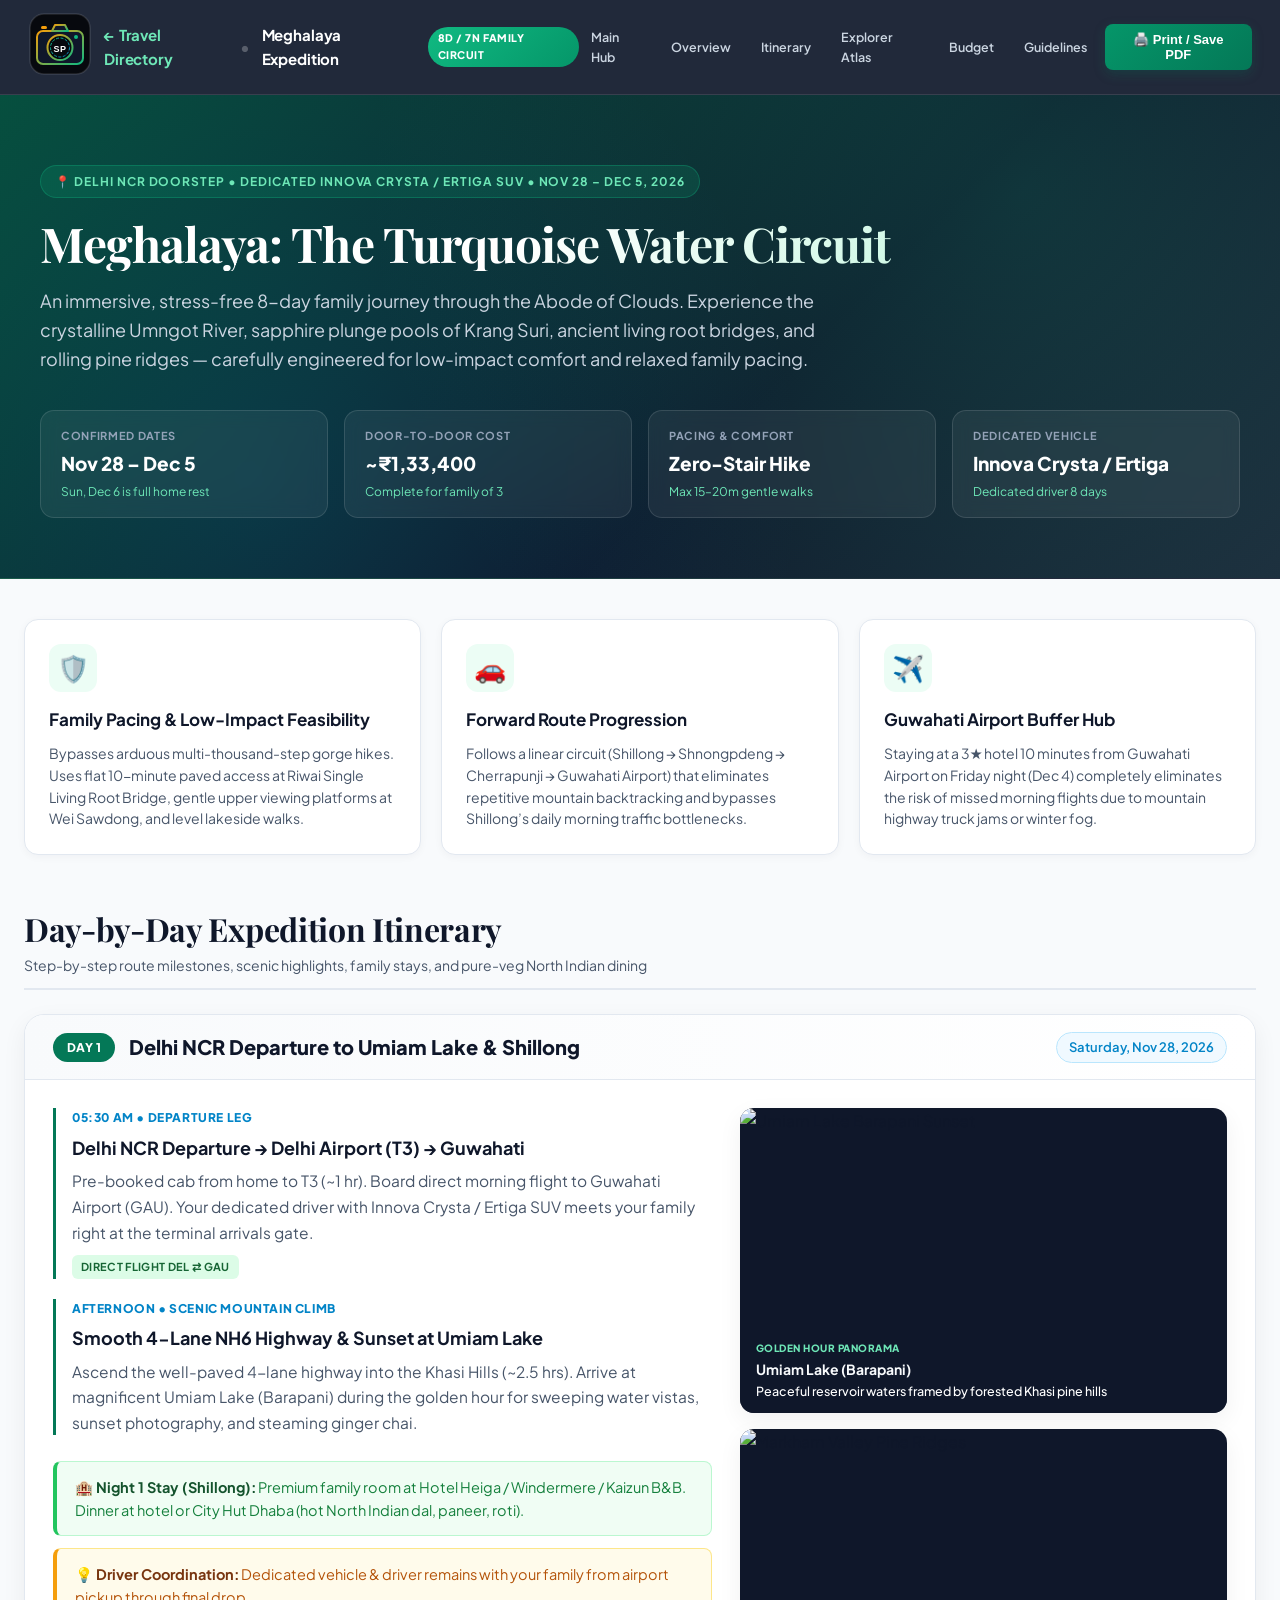
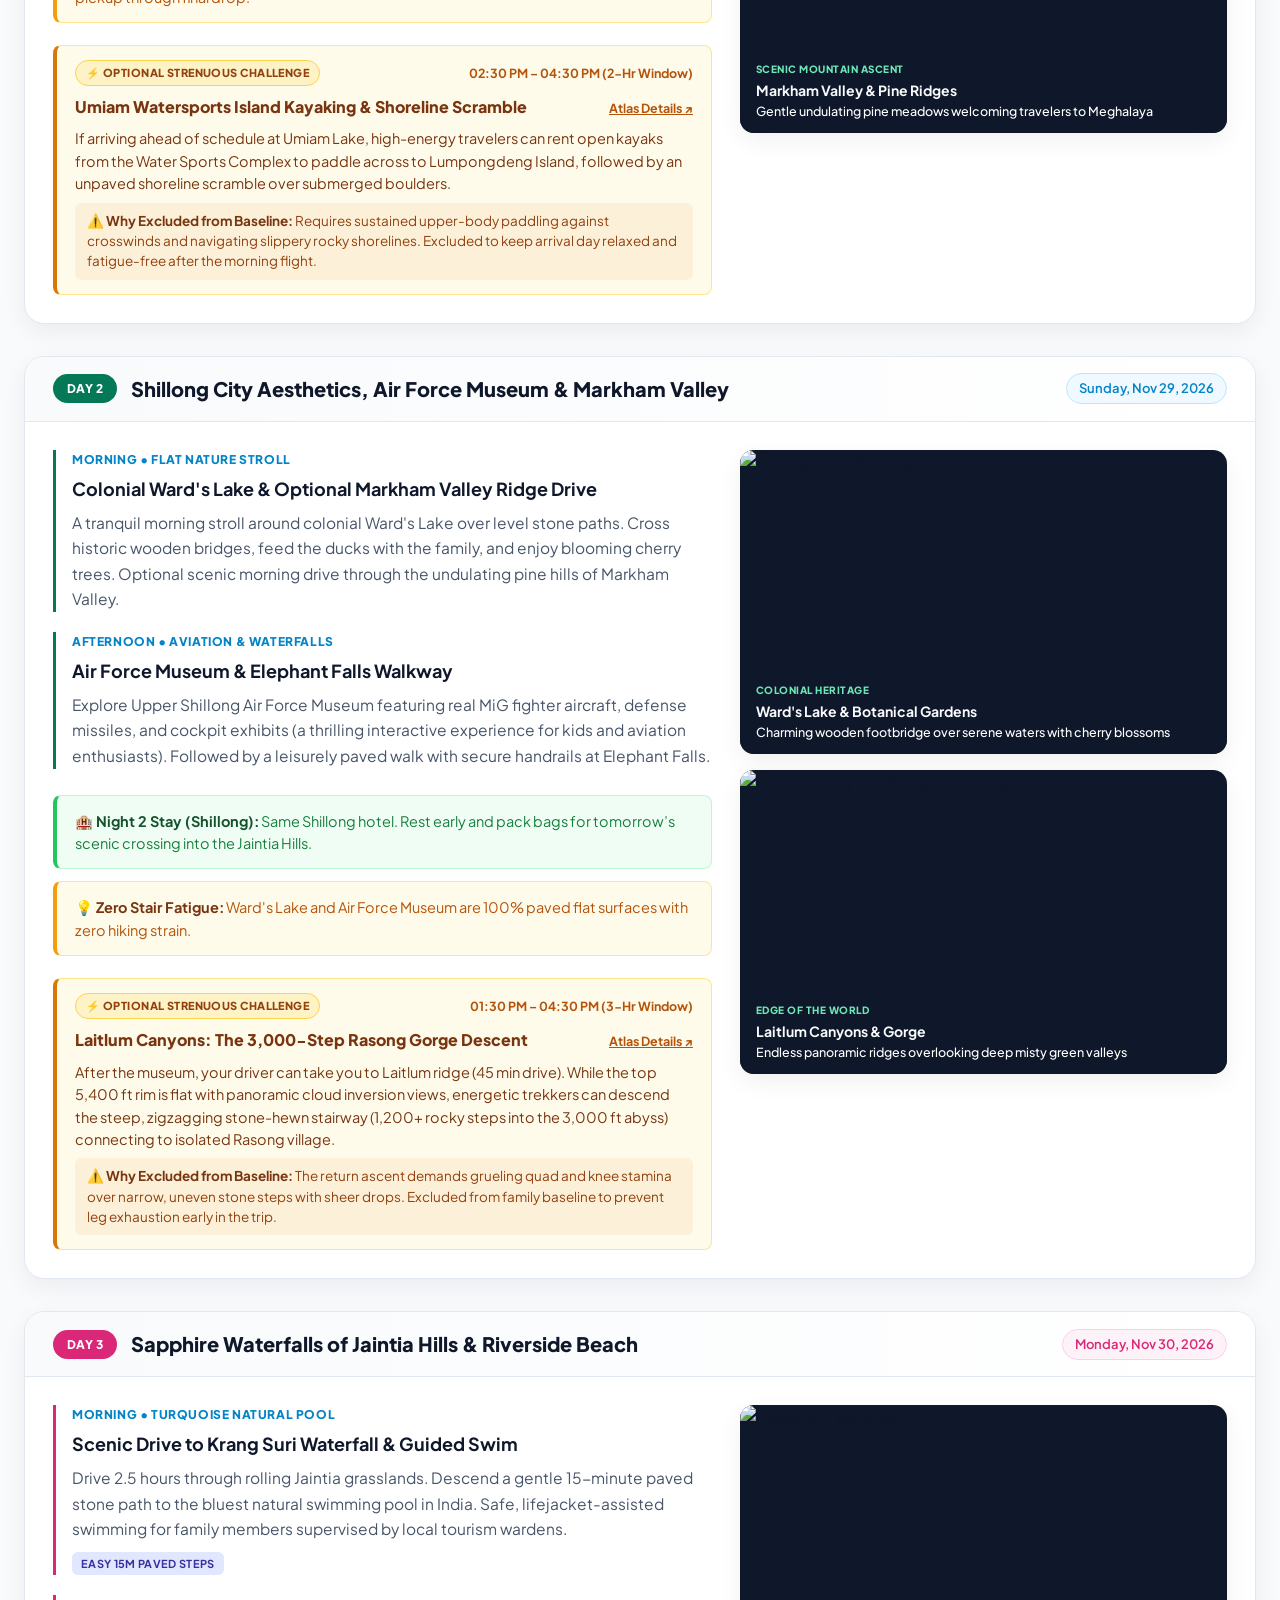
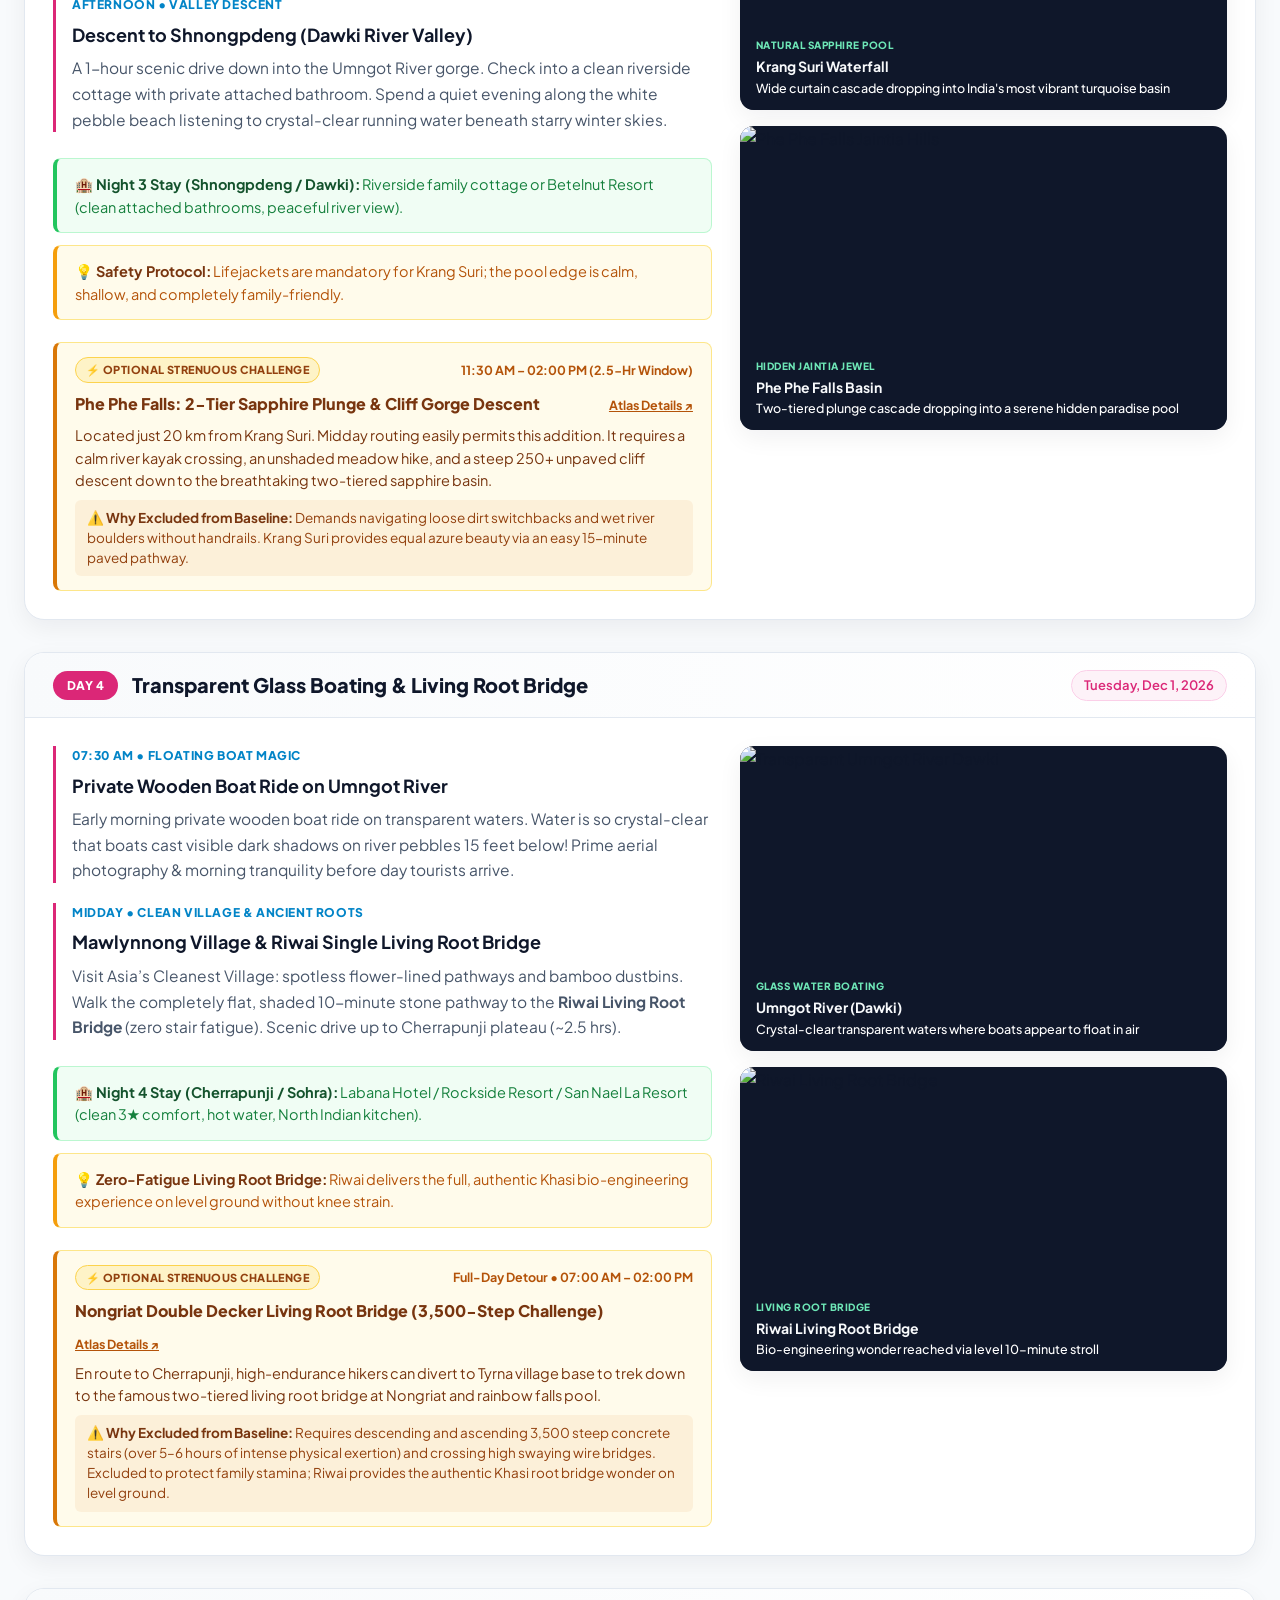
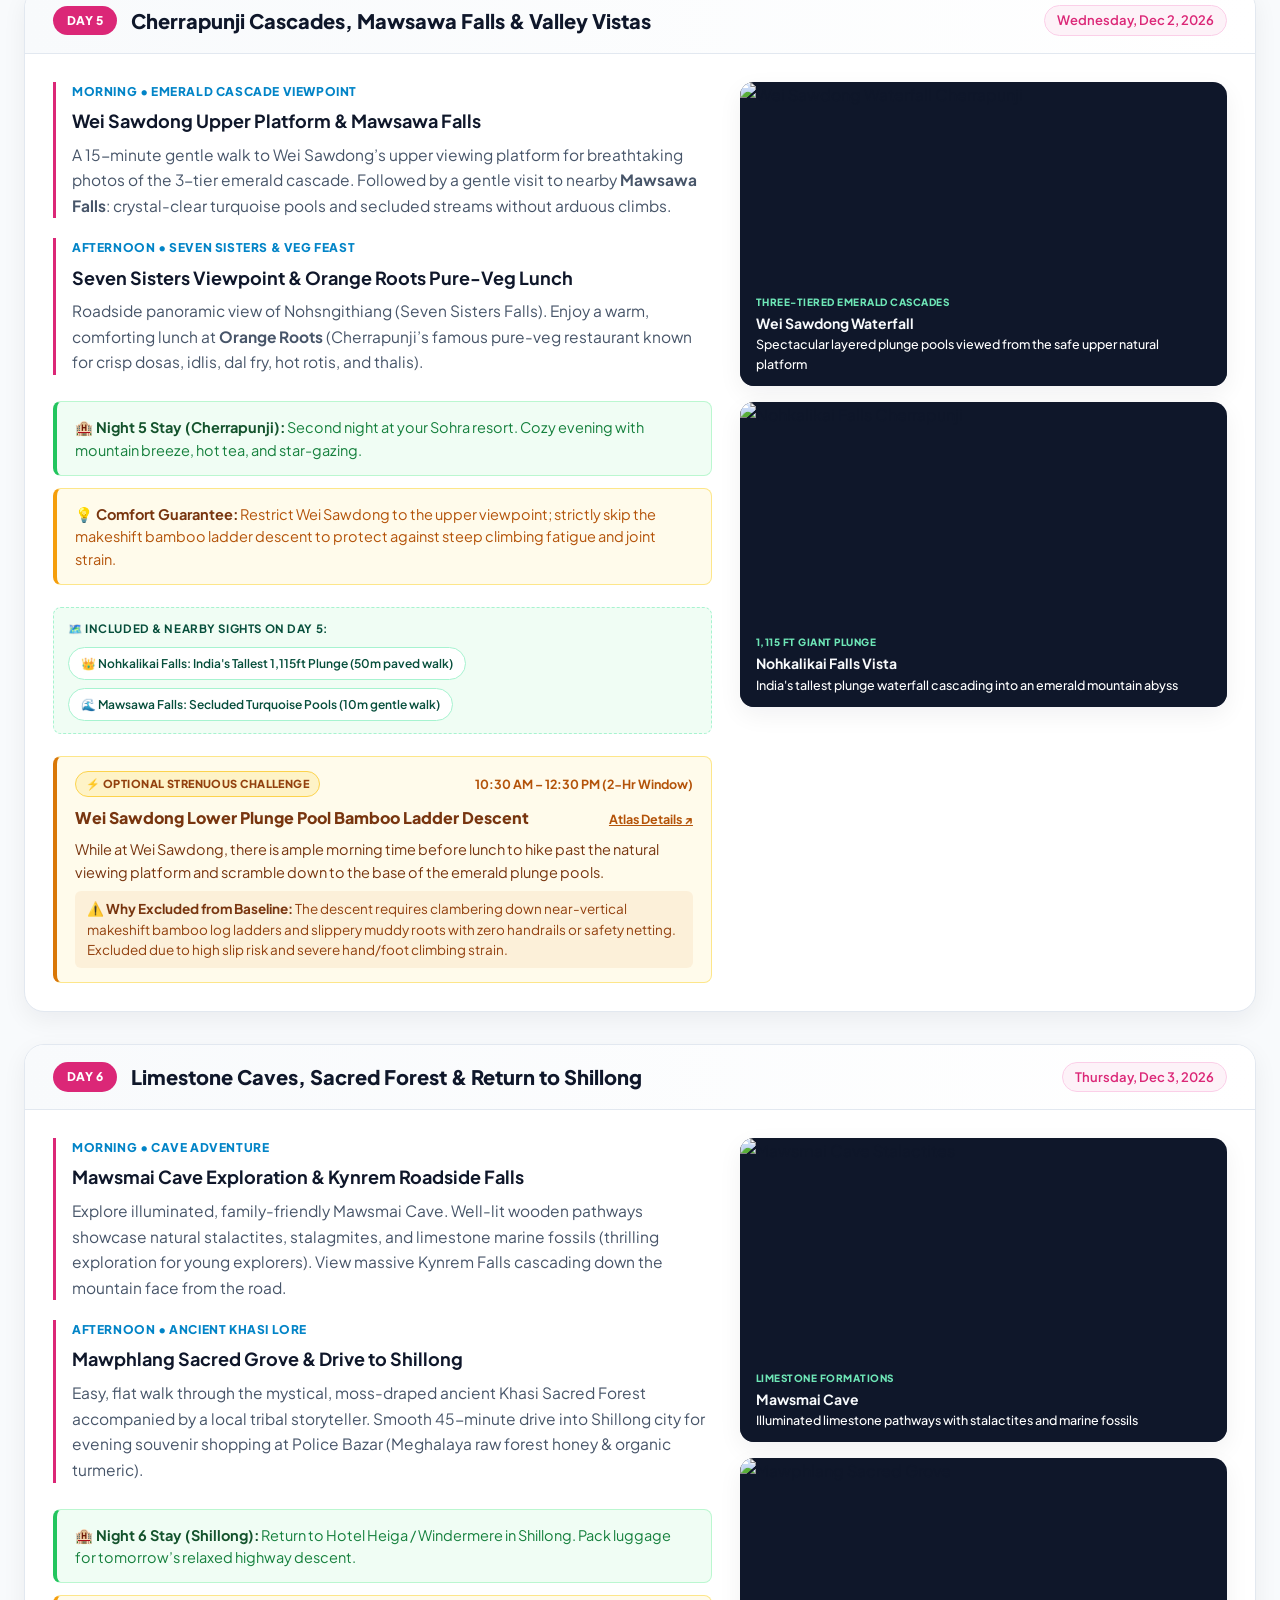
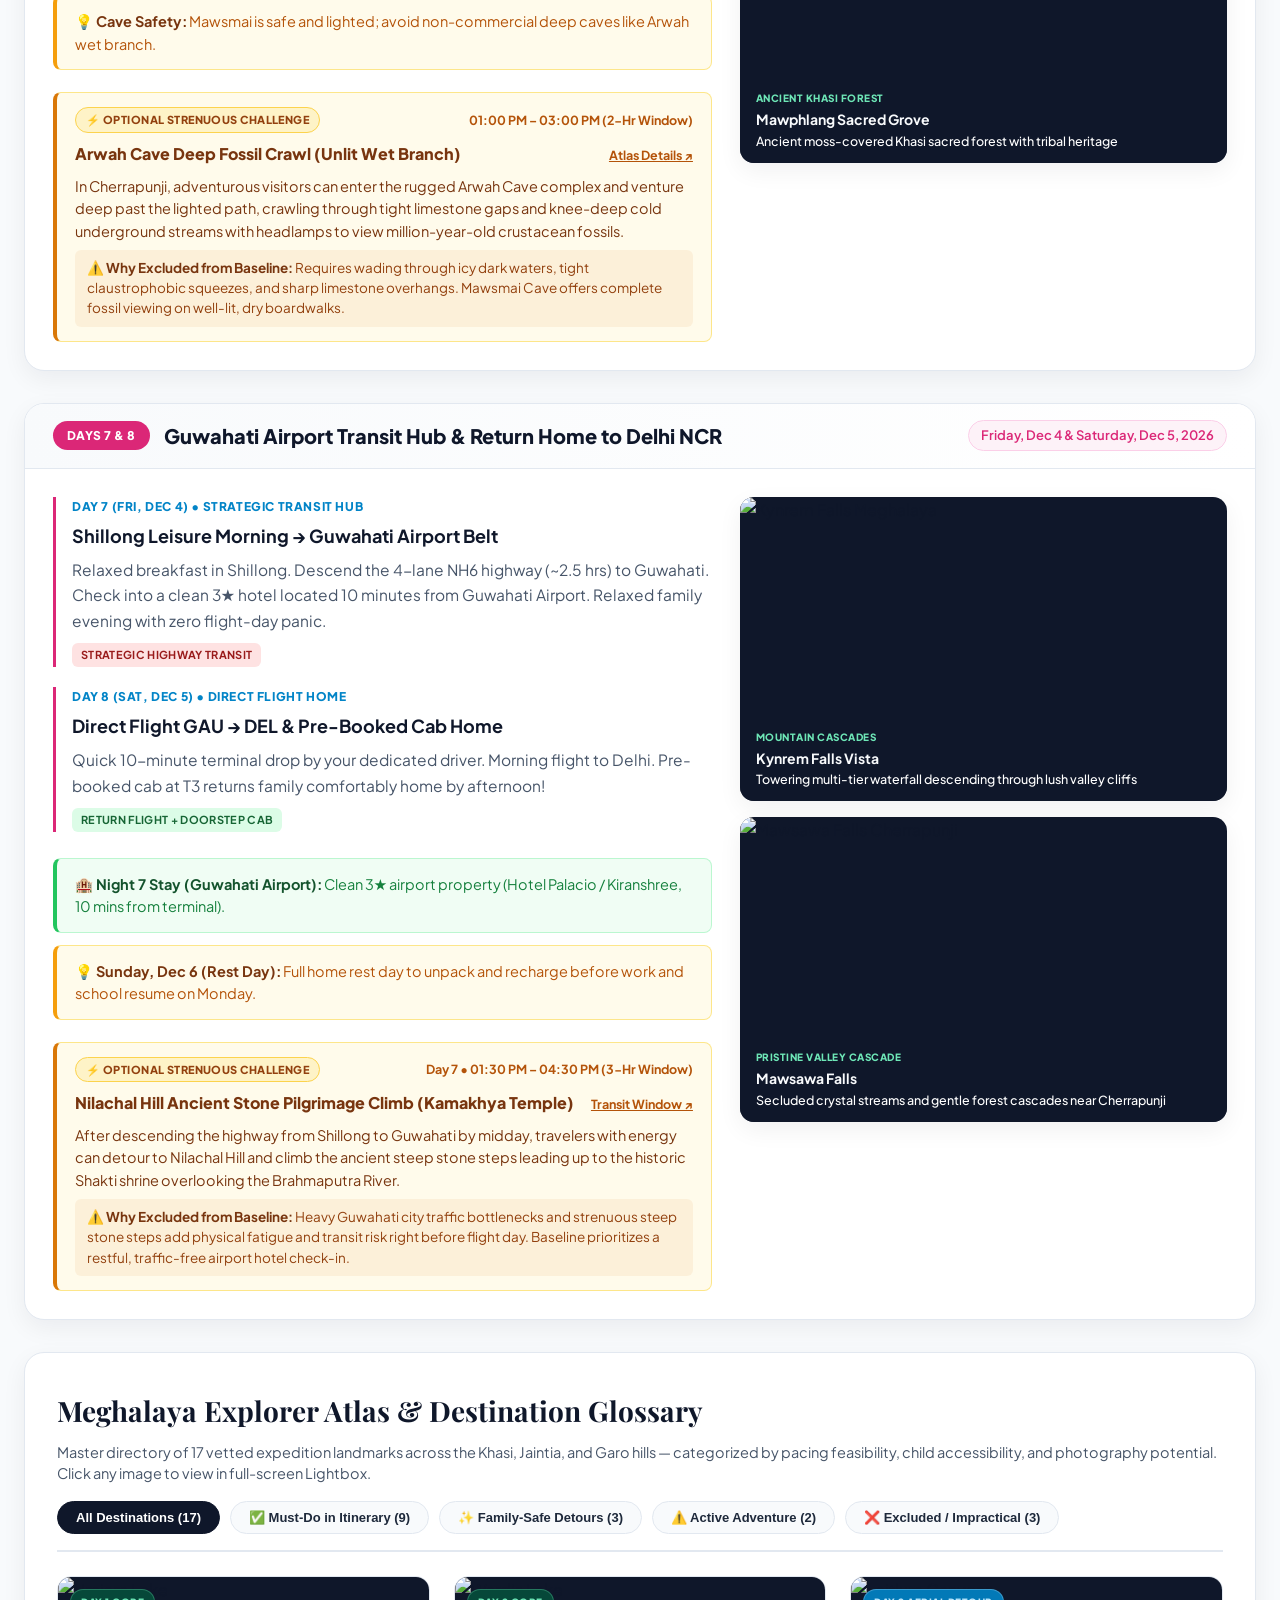
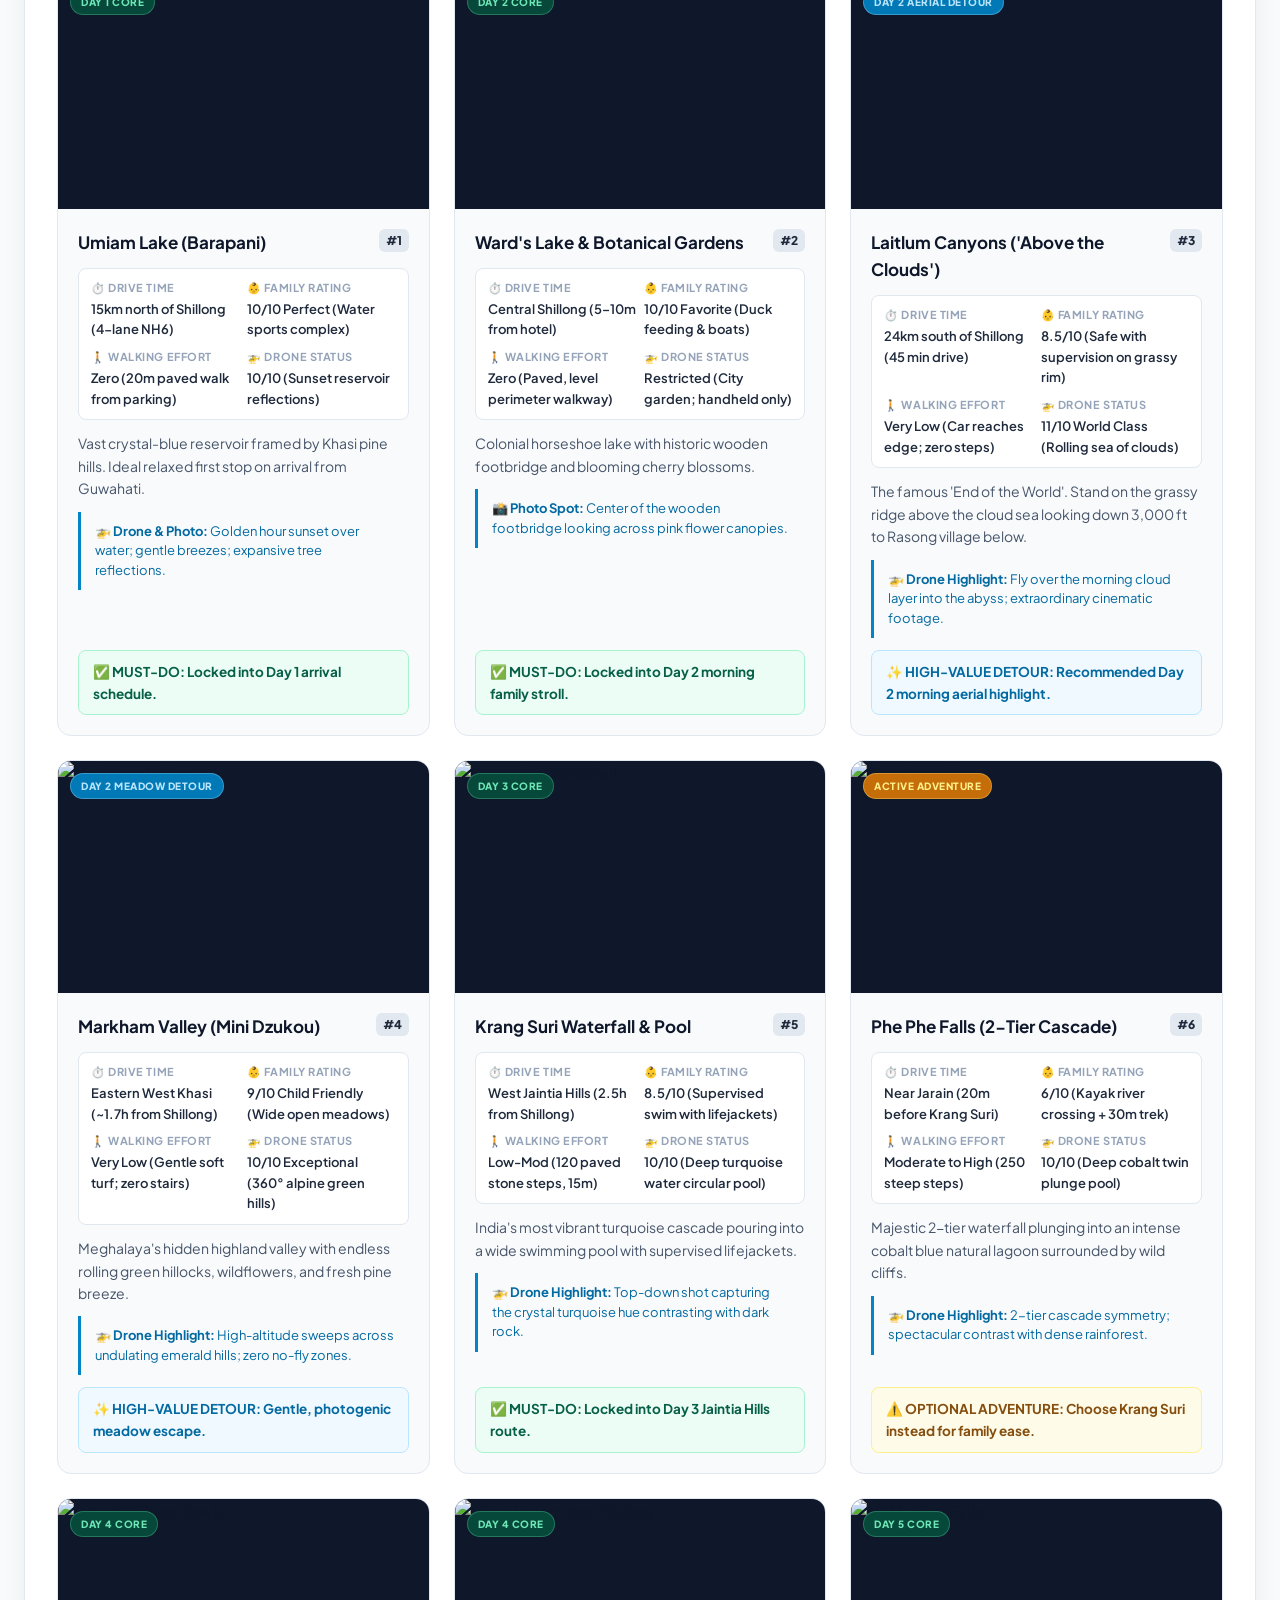
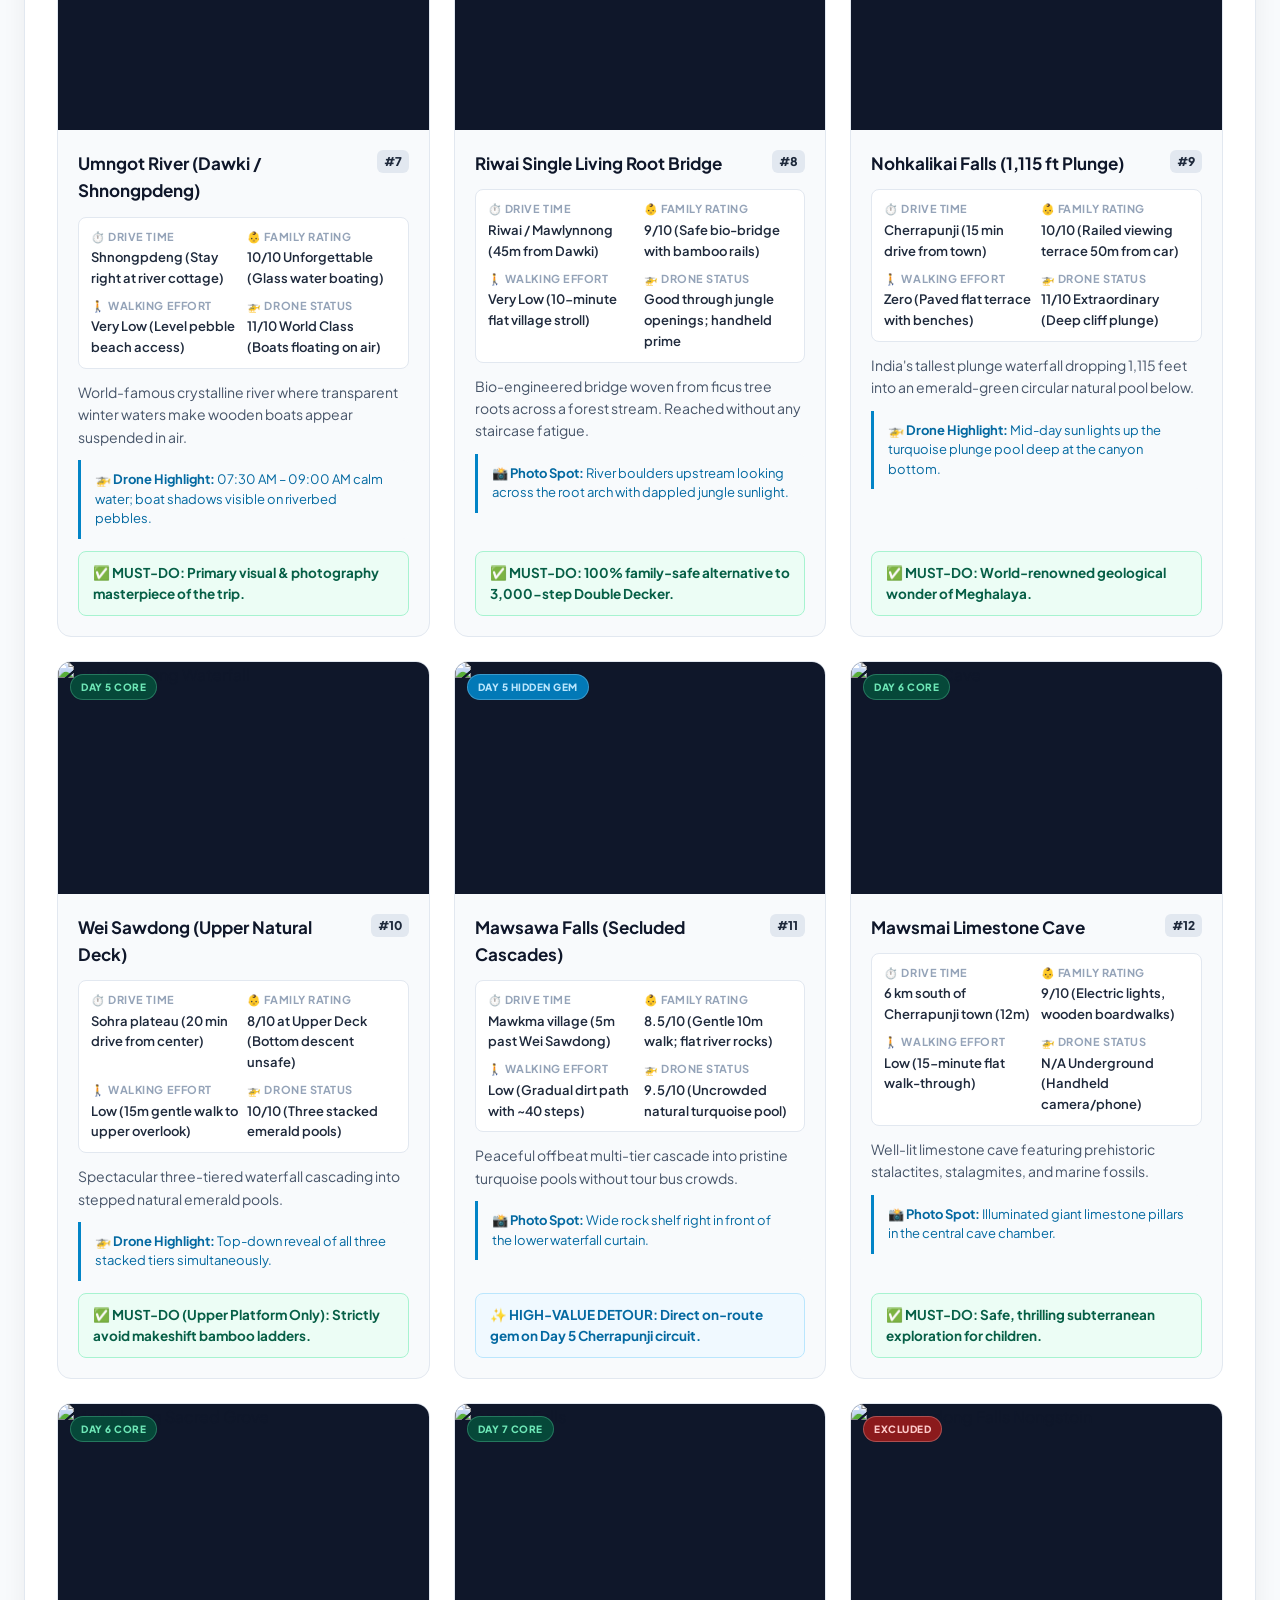
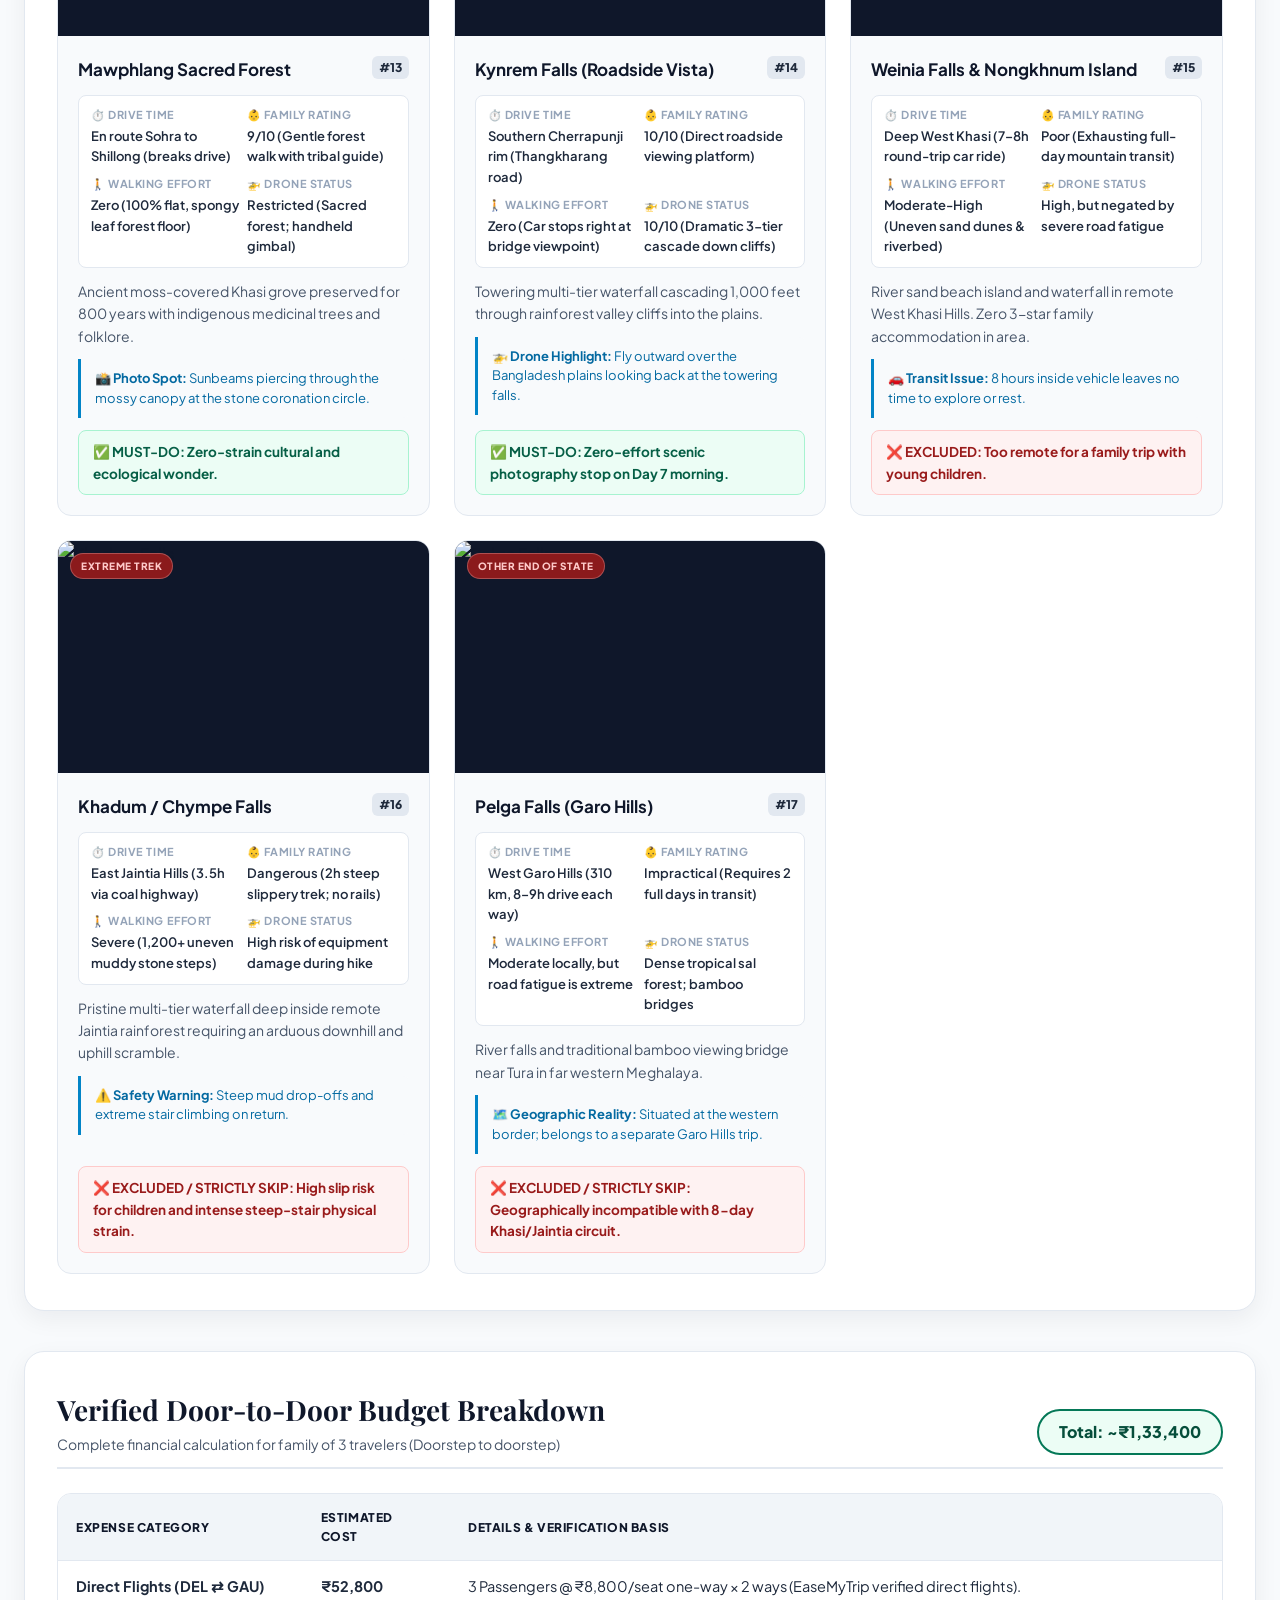
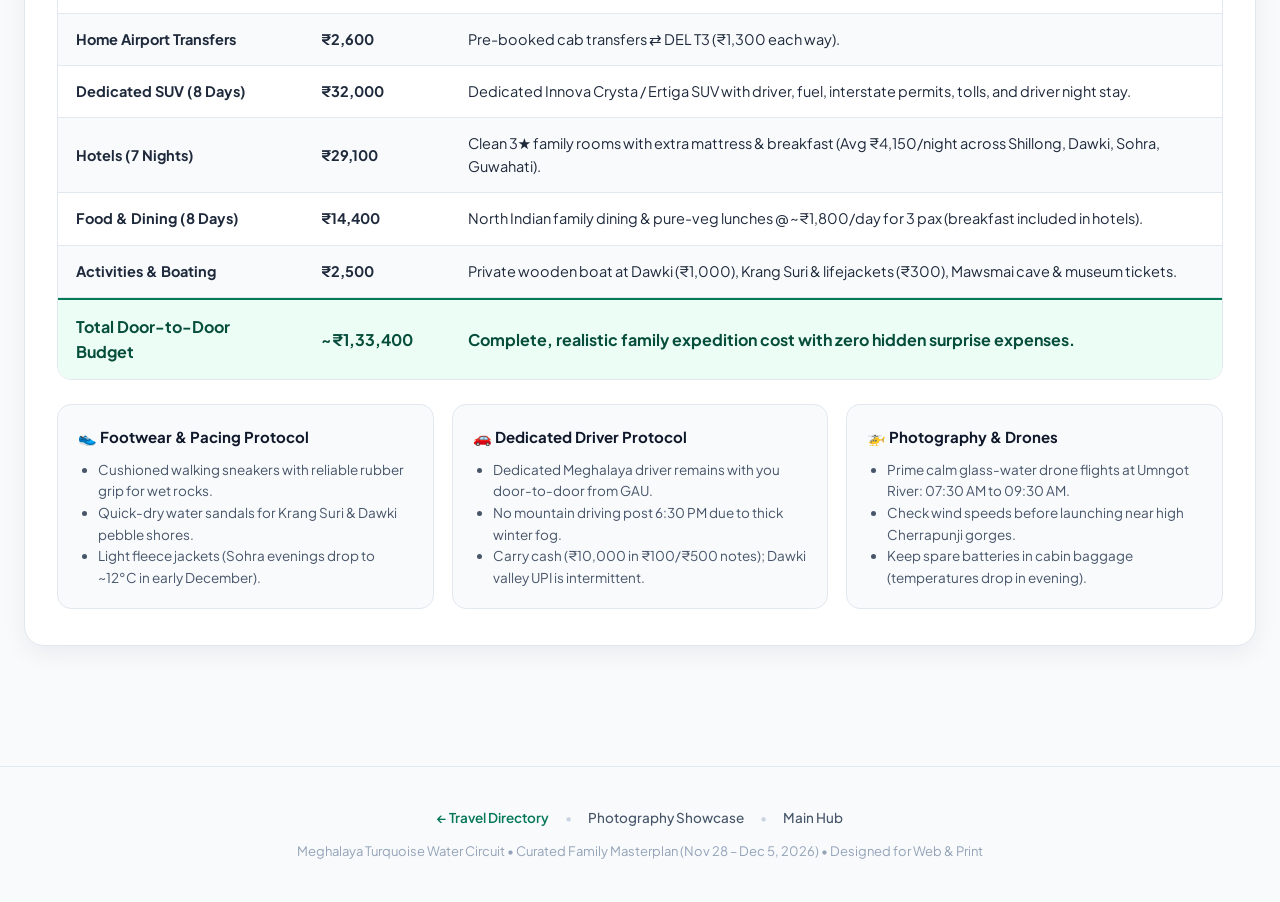
==== meghalaya-blue-water-circuit.html @ c8adee56 "refactor: own the Travel spoke only; media out of Git; central theme file - Remove hub/ and the "Syn" ====
<!DOCTYPE html>
<html lang="en">
<head>
  <meta charset="UTF-8">
  <meta name="viewport" content="width=device-width, initial-scale=1.0">
  <title>Meghalaya Turquoise Water Circuit — 8-Day Family Expedition</title>
  <link rel="icon" type="image/svg+xml" href="favicon.svg">
  <link rel="preconnect" href="https://fonts.googleapis.com">
  <link rel="preconnect" href="https://fonts.gstatic.com" crossorigin>
  <link href="https://fonts.googleapis.com/css2?family=Cinzel:wght@600;700&family=Inter:wght@300;400;500;600;700;800&family=Plus+Jakarta+Sans:wght@300;400;500;600;700;800&family=Playfair+Display:ital,wght@0,600;0,700;1,600&display=swap" rel="stylesheet">
  <link rel="stylesheet" href="assets/css/travel-theme.css">
  <style>
    :root {
      --primary: #047857;
      --primary-dark: #064e3b;
      --primary-light: #ecfdf5;
      --primary-border: #a7f3d0;
      --secondary: #0284c7;
      --secondary-light: #f0f9ff;
      --accent: #d97706;
      --accent-light: #fef3c7;
      --dark: #0f172a;
      --dark-card: #1e293b;
      --gray-50: #f8fafc;
      --gray-100: #f1f5f9;
      --gray-200: #e2e8f0;
      --gray-400: #94a3b8;
      --gray-600: #475569;
      --gray-800: #1e293b;
      --card-border: #e2e8f0;
      --vacation: #db2777;
      --vacation-light: #fdf2f8;
      --hotel-bg: #f0fdf4;
      --hotel-border: #22c55e;
      --hotel-text: #15803d;
      --tip-bg: #fffbeb;
      --tip-border: #f59e0b;
      --tip-text: #b45309;
      --radius-sm: 8px;
      --radius-md: 14px;
      --radius-lg: 20px;
      --shadow-sm: 0 2px 8px rgba(15, 23, 42, 0.04);
      --shadow-md: 0 8px 24px rgba(15, 23, 42, 0.06);
      --shadow-lg: 0 16px 36px rgba(15, 23, 42, 0.1);
    }

    * { box-sizing: border-box; margin: 0; padding: 0; }

    html { scroll-behavior: smooth; }

    body {
      font-family: 'Plus Jakarta Sans', -apple-system, BlinkMacSystemFont, sans-serif;
      background-color: #f8fafc;
      color: var(--dark);
      line-height: 1.6;
      -webkit-font-smoothing: antialiased;
    }

    /* Top Sticky App Navigation */
    .top-nav {
      position: sticky;
      top: 0;
      z-index: 1000;
      background: rgba(15, 23, 42, 0.92);
      backdrop-filter: blur(12px);
      -webkit-backdrop-filter: blur(12px);
      border-bottom: 1px solid rgba(255, 255, 255, 0.1);
      padding: 12px 28px;
      display: flex;
      justify-content: space-between;
      align-items: center;
      transition: all 0.3s ease;
    }
    .nav-brand {
      display: flex;
      align-items: center;
      gap: 12px;
      color: #ffffff;
      font-weight: 700;
      font-size: 15px;
      letter-spacing: -0.01em;
    }
    .nav-brand .brand-badge {
      background: linear-gradient(135deg, #10b981, #059669);
      color: #ffffff;
      font-size: 10.5px;
      font-weight: 800;
      padding: 3px 10px;
      border-radius: 9999px;
      text-transform: uppercase;
      letter-spacing: 0.05em;
    }
    .nav-links {
      display: flex;
      gap: 6px;
      align-items: center;
    }
    .nav-link {
      color: #cbd5e1;
      text-decoration: none;
      font-size: 12.5px;
      font-weight: 600;
      padding: 6px 12px;
      border-radius: 6px;
      transition: all 0.2s;
    }
    .nav-link:hover {
      background: rgba(255, 255, 255, 0.12);
      color: #ffffff;
    }
    .btn-print {
      background: linear-gradient(135deg, #059669, #047857);
      color: #ffffff;
      border: none;
      padding: 8px 18px;
      border-radius: 8px;
      font-size: 13px;
      font-weight: 600;
      cursor: pointer;
      display: inline-flex;
      align-items: center;
      gap: 6px;
      transition: transform 0.2s, box-shadow 0.2s;
      box-shadow: 0 4px 12px rgba(4, 120, 87, 0.25);
    }
    .btn-print:hover {
      transform: translateY(-1px);
      box-shadow: 0 6px 18px rgba(4, 120, 87, 0.35);
    }

    /* Hero Section */
    .hero-section {
      position: relative;
      background: linear-gradient(135deg, #064e3b 0%, #0f172a 60%, #1e293b 100%);
      color: #ffffff;
      padding: 70px 24px 60px 24px;
      overflow: hidden;
      border-bottom: 1px solid rgba(255, 255, 255, 0.08);
    }
    .hero-backdrop {
      position: absolute;
      top: 0; left: 0; right: 0; bottom: 0;
      background: radial-gradient(circle at 80% 20%, rgba(16, 185, 129, 0.18) 0%, transparent 60%),
                  radial-gradient(circle at 20% 80%, rgba(2, 132, 199, 0.15) 0%, transparent 50%);
      pointer-events: none;
    }
    .hero-content {
      max-width: 1200px;
      margin: 0 auto;
      position: relative;
      z-index: 2;
    }
    .hero-eyebrow {
      display: inline-flex;
      align-items: center;
      gap: 8px;
      background: rgba(16, 185, 129, 0.15);
      border: 1px solid rgba(16, 185, 129, 0.3);
      color: #6ee7b7;
      padding: 6px 14px;
      border-radius: 9999px;
      font-size: 12px;
      font-weight: 700;
      text-transform: uppercase;
      letter-spacing: 0.08em;
      margin-bottom: 18px;
    }
    .hero-title {
      font-family: 'Playfair Display', Georgia, serif;
      font-size: 48px;
      font-weight: 700;
      line-height: 1.15;
      margin-bottom: 16px;
      letter-spacing: -0.02em;
      background: linear-gradient(135deg, #ffffff 40%, #a7f3d0 100%);
      -webkit-background-clip: text;
      -webkit-text-fill-color: transparent;
    }
    .hero-lead {
      font-size: 18px;
      color: #cbd5e1;
      max-width: 820px;
      line-height: 1.6;
      font-weight: 400;
      margin-bottom: 36px;
    }

    /* Hero Quick-Stats Grid */
    .hero-stats {
      display: grid;
      grid-template-columns: repeat(auto-fit, minmax(220px, 1fr));
      gap: 16px;
    }
    .stat-pill {
      background: rgba(255, 255, 255, 0.06);
      border: 1px solid rgba(255, 255, 255, 0.12);
      border-radius: var(--radius-md);
      padding: 16px 20px;
      backdrop-filter: blur(8px);
      transition: transform 0.2s;
    }
    .stat-pill:hover {
      background: rgba(255, 255, 255, 0.09);
      transform: translateY(-2px);
    }
    .stat-label {
      font-size: 11px;
      text-transform: uppercase;
      letter-spacing: 0.06em;
      color: #94a3b8;
      font-weight: 700;
      margin-bottom: 4px;
    }
    .stat-val {
      font-size: 19px;
      font-weight: 800;
      color: #ffffff;
    }
    .stat-sub {
      font-size: 12px;
      color: #6ee7b7;
      margin-top: 3px;
    }

    /* Main Container */
    .main-wrapper {
      max-width: 1280px;
      margin: 0 auto;
      padding: 40px 24px 80px 24px;
    }

    /* Architecture / Philosophy Strip */
    .philosophy-grid {
      display: grid;
      grid-template-columns: repeat(auto-fit, minmax(340px, 1fr));
      gap: 20px;
      margin-bottom: 48px;
    }
    .philosophy-card {
      background: #ffffff;
      border: 1px solid var(--card-border);
      border-radius: var(--radius-md);
      padding: 24px;
      box-shadow: var(--shadow-sm);
      display: flex;
      flex-direction: column;
      gap: 10px;
      transition: all 0.2s ease;
    }
    .philosophy-card:hover {
      box-shadow: var(--shadow-md);
      transform: translateY(-2px);
    }
    .ph-icon {
      font-size: 26px;
      width: 48px;
      height: 48px;
      display: flex;
      align-items: center;
      justify-content: center;
      border-radius: 12px;
      background: var(--primary-light);
      margin-bottom: 4px;
    }
    .philosophy-card h3 {
      font-size: 17px;
      font-weight: 700;
      color: var(--dark);
    }
    .philosophy-card p {
      font-size: 14px;
      color: var(--gray-600);
      line-height: 1.55;
    }

    /* Section Headers */
    .circuit-heading {
      margin-bottom: 24px;
      display: flex;
      justify-content: space-between;
      align-items: flex-end;
      border-bottom: 2px solid var(--gray-200);
      padding-bottom: 12px;
    }
    .circuit-heading h2 {
      font-family: 'Playfair Display', Georgia, serif;
      font-size: 32px;
      font-weight: 700;
      color: var(--dark);
      letter-spacing: -0.01em;
    }
    .circuit-heading p {
      font-size: 14px;
      color: var(--gray-600);
    }

    /* Day Showcase Card — Full Real Estate Layout */
    .day-card {
      background: #ffffff;
      border: 1px solid var(--card-border);
      border-radius: var(--radius-lg);
      margin-bottom: 32px;
      box-shadow: var(--shadow-md);
      overflow: hidden;
      transition: box-shadow 0.2s ease;
    }
    .day-card:hover {
      box-shadow: var(--shadow-lg);
    }

    .day-header-strip {
      background: linear-gradient(90deg, #f8fafc 0%, #ffffff 100%);
      border-bottom: 1px solid var(--card-border);
      padding: 16px 28px;
      display: flex;
      justify-content: space-between;
      align-items: center;
      flex-wrap: wrap;
      gap: 12px;
    }
    .day-badge-title {
      display: flex;
      align-items: center;
      gap: 14px;
    }
    .day-number-pill {
      background: var(--primary);
      color: #ffffff;
      font-size: 12px;
      font-weight: 800;
      padding: 5px 14px;
      border-radius: 9999px;
      letter-spacing: 0.04em;
      text-transform: uppercase;
    }
    .day-card.vacation .day-number-pill {
      background: var(--vacation);
    }
    .day-name {
      font-size: 20px;
      font-weight: 800;
      color: var(--dark);
    }
    .day-meta-tag {
      font-size: 13px;
      font-weight: 600;
      color: var(--secondary);
      background: var(--secondary-light);
      border: 1px solid #bae6fd;
      padding: 4px 12px;
      border-radius: 9999px;
    }
    .day-card.vacation .day-meta-tag {
      color: var(--vacation);
      background: var(--vacation-light);
      border-color: #fbcfe8;
    }

    /* Day Body 2-Column Grid */
    .day-grid {
      display: grid;
      grid-template-columns: 1.15fr 0.85fr;
      gap: 28px;
      padding: 28px;
    }
    @media (max-width: 980px) {
      .day-grid { grid-template-columns: 1fr; }
    }

    /* Left Column: Itinerary Details */
    .day-details {
      display: flex;
      flex-direction: column;
      gap: 20px;
    }

    .leg-card {
      border-left: 3px solid var(--primary);
      padding-left: 16px;
      display: flex;
      flex-direction: column;
      gap: 6px;
    }
    .day-card.vacation .leg-card {
      border-left-color: var(--vacation);
    }
    .leg-time {
      font-size: 12px;
      font-weight: 800;
      color: var(--secondary);
      text-transform: uppercase;
      letter-spacing: 0.05em;
    }
    .leg-title {
      font-size: 18px;
      font-weight: 700;
      color: var(--dark);
    }
    .leg-desc {
      font-size: 15.5px;
      color: var(--gray-600);
      line-height: 1.65;
    }

    /* Status & Feature Pills */
    .pill {
      display: inline-flex;
      align-items: center;
      gap: 4px;
      font-size: 11px;
      font-weight: 700;
      padding: 3px 9px;
      border-radius: 6px;
      text-transform: uppercase;
      letter-spacing: 0.03em;
      margin-top: 4px;
      width: fit-content;
    }
    .pill-flight { background: #dcfce7; color: #166534; }
    .pill-car { background: #fee2e2; color: #991b1b; }
    .pill-hike { background: #e0e7ff; color: #3730a3; }

    /* Hotel & Pro-Tip Highlight Callouts */
    .info-boxes-row {
      display: grid;
      grid-template-columns: 1fr;
      gap: 12px;
      margin-top: 6px;
    }
    .hotel-card {
      background: var(--hotel-bg);
      border: 1px solid #bbf7d0;
      border-left: 4px solid var(--hotel-border);
      border-radius: var(--radius-sm);
      padding: 14px 18px;
      font-size: 14.5px;
      color: var(--hotel-text);
      line-height: 1.55;
    }
    .hotel-card strong {
      color: #14532d;
      font-weight: 700;
    }
    .pro-tip-card {
      background: var(--tip-bg);
      border: 1px solid #fde68a;
      border-left: 4px solid var(--tip-border);
      border-radius: var(--radius-sm);
      padding: 14px 18px;
      font-size: 14.5px;
      color: var(--tip-text);
      line-height: 1.55;
    }
    .pro-tip-card strong {
      color: #78350f;
      font-weight: 700;
    }

    /* Right Column: Destination Photographs */
    .day-media {
      display: flex;
      flex-direction: column;
      gap: 16px;
      justify-content: flex-start;
    }
    .photo-container {
      position: relative;
      border-radius: var(--radius-md);
      overflow: hidden;
      box-shadow: var(--shadow-md);
      background: #0f172a;
      aspect-ratio: 16 / 10;
      width: 100%;
      cursor: zoom-in;
      transition: transform 0.25s ease, box-shadow 0.25s ease;
    }
    .photo-container:hover {
      transform: translateY(-2px);
      box-shadow: 0 12px 30px rgba(15, 23, 42, 0.16);
    }
    .photo-container img {
      width: 100%;
      height: 100%;
      object-fit: cover;
      display: block;
      transition: transform 0.4s ease;
    }
    .photo-container:hover img {
      transform: scale(1.03);
    }
    .photo-zoom-hint {
      position: absolute;
      top: 12px;
      right: 12px;
      background: rgba(15, 23, 42, 0.75);
      backdrop-filter: blur(6px);
      -webkit-backdrop-filter: blur(6px);
      color: #ffffff;
      font-size: 11px;
      font-weight: 600;
      padding: 4px 10px;
      border-radius: 9999px;
      border: 1px solid rgba(255, 255, 255, 0.15);
      opacity: 0;
      transform: translateY(-4px);
      transition: all 0.2s ease;
      pointer-events: none;
      z-index: 5;
    }
    .photo-container:hover .photo-zoom-hint {
      opacity: 1;
      transform: translateY(0);
    }
    .photo-caption {
      position: absolute;
      bottom: 0; left: 0; right: 0;
      background: linear-gradient(transparent, rgba(15, 23, 42, 0.88));
      color: #ffffff;
      padding: 24px 16px 12px 16px;
      font-size: 12.5px;
      font-weight: 500;
      pointer-events: none;
    }
    .photo-caption strong {
      display: block;
      font-size: 14px;
      font-weight: 700;
      color: #f8fafc;
    }
    .photo-tag {
      display: inline-block;
      font-size: 10px;
      font-weight: 800;
      text-transform: uppercase;
      letter-spacing: 0.05em;
      color: #6ee7b7;
      margin-bottom: 2px;
    }

    /* Interactive Lightbox Modal */
    .lightbox-modal {
      display: none;
      position: fixed;
      top: 0; left: 0; right: 0; bottom: 0;
      z-index: 9999;
      background: rgba(10, 15, 29, 0.94);
      backdrop-filter: blur(12px);
      -webkit-backdrop-filter: blur(12px);
      align-items: center;
      justify-content: center;
      padding: 30px 20px;
      opacity: 0;
      transition: opacity 0.25s ease;
      cursor: zoom-out;
    }
    .lightbox-modal.active {
      display: flex;
      opacity: 1;
    }
    .lightbox-content {
      position: relative;
      max-width: 1280px;
      max-height: 90vh;
      display: flex;
      flex-direction: column;
      align-items: center;
      cursor: default;
    }
    .lightbox-content img {
      max-width: 100%;
      max-height: 80vh;
      object-fit: contain;
      border-radius: 12px;
      box-shadow: 0 25px 60px rgba(0, 0, 0, 0.6);
      border: 1px solid rgba(255, 255, 255, 0.12);
      animation: zoomIn 0.25s ease-out;
    }
    @keyframes zoomIn {
      from { transform: scale(0.95); opacity: 0; }
      to { transform: scale(1); opacity: 1; }
    }
    .lightbox-caption-text {
      color: #f1f5f9;
      font-size: 15px;
      margin-top: 14px;
      text-align: center;
      font-weight: 600;
      max-width: 800px;
      line-height: 1.5;
    }
    .lightbox-close {
      position: absolute;
      top: 24px;
      right: 28px;
      background: rgba(255, 255, 255, 0.12);
      border: 1px solid rgba(255, 255, 255, 0.2);
      color: #ffffff;
      font-size: 30px;
      line-height: 1;
      width: 44px;
      height: 44px;
      border-radius: 50%;
      cursor: pointer;
      display: flex;
      align-items: center;
      justify-content: center;
      transition: all 0.2s;
      z-index: 10000;
    }
    .lightbox-close:hover {
      background: rgba(255, 255, 255, 0.25);
      transform: scale(1.08);
    }

    /* Budget Breakdown Section */
    .budget-section {
      background: #ffffff;
      border: 1px solid var(--card-border);
      border-radius: var(--radius-lg);
      padding: 36px 32px;
      box-shadow: var(--shadow-md);
      margin-bottom: 40px;
    }
    .budget-header {
      display: flex;
      justify-content: space-between;
      align-items: flex-end;
      margin-bottom: 24px;
      border-bottom: 2px solid var(--gray-200);
      padding-bottom: 12px;
      flex-wrap: wrap;
      gap: 12px;
    }
    .budget-header h2 {
      font-family: 'Playfair Display', Georgia, serif;
      font-size: 28px;
      font-weight: 700;
      color: var(--dark);
    }
    .budget-total-pill {
      background: var(--primary-light);
      border: 2px solid var(--primary);
      color: var(--primary-dark);
      font-size: 16px;
      font-weight: 800;
      padding: 8px 20px;
      border-radius: 9999px;
    }

    table.budget-table {
      width: 100%;
      border-collapse: separate;
      border-spacing: 0;
      border: 1px solid var(--card-border);
      border-radius: var(--radius-md);
      overflow: hidden;
      margin-bottom: 24px;
    }
    table.budget-table th, table.budget-table td {
      padding: 14px 18px;
      text-align: left;
    }
    table.budget-table th {
      background: var(--gray-100);
      color: var(--dark);
      font-size: 12px;
      font-weight: 800;
      text-transform: uppercase;
      letter-spacing: 0.05em;
      border-bottom: 1px solid var(--card-border);
    }
    table.budget-table td {
      border-bottom: 1px solid var(--gray-200);
      font-size: 14.5px;
      color: var(--gray-800);
    }
    table.budget-table tr:last-child td { border-bottom: none; }
    table.budget-table tr:nth-child(even) td { background: var(--gray-50); }
    table.budget-table tr.total-row td {
      background: #ecfdf5;
      font-size: 16px;
      font-weight: 800;
      color: var(--primary-dark);
      border-top: 2px solid var(--primary);
    }

    /* Logistics & Guidelines Grid */
    .guidelines-grid {
      display: grid;
      grid-template-columns: repeat(auto-fit, minmax(280px, 1fr));
      gap: 18px;
    }
    .guide-card {
      background: var(--gray-50);
      border: 1px solid var(--card-border);
      border-radius: var(--radius-md);
      padding: 20px;
    }
    .guide-card h4 {
      font-size: 15px;
      font-weight: 700;
      color: var(--dark);
      margin-bottom: 10px;
      display: flex;
      align-items: center;
      gap: 8px;
    }
    .guide-card ul {
      margin-left: 20px;
      color: var(--gray-600);
      font-size: 13.5px;
      line-height: 1.6;
    }

    /* Footer */
    .page-footer {
      text-align: center;
      padding: 40px 24px;
      color: var(--gray-400);
      font-size: 13px;
      border-top: 1px solid var(--gray-200);
    }

    /* Print Styles */
    @media print {
      @page {
        size: A4 portrait;
        margin: 10mm 10mm 12mm 10mm;
      }

      *, *::before, *::after {
        -webkit-print-color-adjust: exact !important;
        print-color-adjust: exact !important;
      }

      body {
        background: #ffffff !important;
        color: #0f172a !important;
        padding: 0 !important;
        font-size: 12px !important;
      }

      .top-nav,
      .photo-zoom-hint,
      .btn-print,
      .lightbox-modal,
      .hero-backdrop {
        display: none !important;
      }

      .main-wrapper {
        max-width: 100% !important;
        padding: 0 !important;
        margin: 0 !important;
      }

      .hero-section {
        background: #064e3b !important;
        color: #ffffff !important;
        padding: 16px 20px !important;
        border-radius: 8px !important;
        margin-bottom: 16px !important;
        page-break-after: avoid !important;
        break-after: avoid !important;
      }

      .hero-eyebrow span {
        background: rgba(255, 255, 255, 0.18) !important;
        color: #ffffff !important;
        font-size: 10px !important;
      }

      .hero-title {
        color: #ffffff !important;
        -webkit-text-fill-color: #ffffff !important;
        font-size: 22px !important;
        margin: 6px 0 !important;
      }

      .hero-lead {
        color: #e2e8f0 !important;
        font-size: 11.5px !important;
        line-height: 1.4 !important;
        margin-bottom: 12px !important;
      }

      .hero-stats {
        grid-template-columns: repeat(4, 1fr) !important;
        gap: 8px !important;
      }

      .stat-pill {
        background: rgba(255, 255, 255, 0.1) !important;
        border: 1px solid rgba(255, 255, 255, 0.25) !important;
        padding: 6px 10px !important;
      }

      .stat-label {
        color: #a7f3d0 !important;
        font-size: 9px !important;
      }

      .stat-val {
        color: #ffffff !important;
        font-size: 13px !important;
      }

      .architecture-grid {
        display: grid !important;
        grid-template-columns: repeat(3, 1fr) !important;
        gap: 10px !important;
        margin-bottom: 16px !important;
        page-break-inside: avoid !important;
        break-inside: avoid !important;
      }

      .arch-card {
        padding: 10px 12px !important;
        background: #f8fafc !important;
        border: 1px solid #e2e8f0 !important;
      }

      .arch-icon {
        font-size: 20px !important;
        margin-bottom: 4px !important;
      }

      .arch-card h3 {
        font-size: 12.5px !important;
        margin-bottom: 4px !important;
      }

      .arch-card p {
        font-size: 10.5px !important;
        line-height: 1.35 !important;
      }

      .section-heading {
        margin-bottom: 14px !important;
        page-break-after: avoid !important;
        break-after: avoid !important;
      }

      .section-heading h2 {
        font-size: 20px !important;
      }

      .section-heading p {
        font-size: 11px !important;
      }

      /* Day Cards in Print: Prevent splitting and ensure complete visibility */
      .day-card {
        page-break-inside: avoid !important;
        break-inside: avoid !important;
        overflow: visible !important;
        margin-bottom: 18px !important;
        box-shadow: none !important;
        border: 1px solid #cbd5e1 !important;
        background: #ffffff !important;
      }

      .day-header {
        padding: 10px 16px !important;
        background: #f8fafc !important;
        border-bottom: 1px solid #e2e8f0 !important;
      }

      .day-title {
        font-size: 14.5px !important;
      }

      .day-tag {
        font-size: 10px !important;
        padding: 3px 8px !important;
      }

      .day-meta-tag {
        font-size: 10px !important;
        padding: 3px 8px !important;
      }

      /* Flex layout prevents CSS Grid fragmentation across print pages */
      .day-grid {
        display: flex !important;
        flex-direction: row !important;
        align-items: flex-start !important;
        justify-content: space-between !important;
        gap: 16px !important;
        padding: 14px 16px !important;
      }

      .day-details {
        width: 58% !important;
        flex: 0 0 58% !important;
        gap: 10px !important;
      }

      .day-media {
        width: 40% !important;
        flex: 0 0 40% !important;
        gap: 10px !important;
        display: flex !important;
        flex-direction: column !important;
      }

      .leg-card {
        padding-left: 10px !important;
        border-left-width: 2px !important;
        gap: 2px !important;
      }

      .leg-time {
        font-size: 9.5px !important;
      }

      .leg-title {
        font-size: 12px !important;
      }

      .leg-desc {
        font-size: 10.5px !important;
        line-height: 1.35 !important;
      }

      .badge-tag {
        font-size: 9px !important;
        padding: 2px 6px !important;
      }

      .stay-card, .pro-tip-card {
        padding: 8px 12px !important;
        font-size: 10.5px !important;
        line-height: 1.35 !important;
      }

      .strenuous-option-card {
        padding: 8px 12px !important;
        font-size: 10px !important;
        line-height: 1.35 !important;
        background: #fffbeb !important;
        border: 1px solid #fde68a !important;
        border-left: 3px solid #d97706 !important;
        page-break-inside: avoid !important;
        break-inside: avoid !important;
      }
      .strenuous-title {
        font-size: 11.5px !important;
      }
      .strenuous-desc, .strenuous-reason-box {
        font-size: 9.5px !important;
        line-height: 1.3 !important;
      }

      /* Photo container: Print full image without cutting or overlay darkness */
      .photo-container {
        width: 100% !important;
        height: auto !important;
        aspect-ratio: auto !important;
        border-radius: 6px !important;
        overflow: hidden !important;
        position: relative !important;
        border: 1px solid #cbd5e1 !important;
        box-shadow: none !important;
        background: #f1f5f9 !important;
        page-break-inside: avoid !important;
        break-inside: avoid !important;
        cursor: default !important;
      }

      .photo-container img {
        width: 100% !important;
        height: auto !important;
        aspect-ratio: 16 / 10 !important;
        object-fit: cover !important;
        display: block !important;
      }

      /* Photo caption moves under the photo as clean printed text instead of dark overlay */
      .photo-caption {
        position: relative !important;
        bottom: auto !important;
        left: auto !important;
        right: auto !important;
        background: #f8fafc !important;
        color: #0f172a !important;
        padding: 6px 8px !important;
        font-size: 10px !important;
        line-height: 1.3 !important;
        border-top: 1px solid #e2e8f0 !important;
      }

      .photo-caption strong {
        font-size: 11px !important;
        color: #0f172a !important;
        display: inline !important;
        margin-right: 4px !important;
      }

      .photo-tag {
        display: inline !important;
        font-size: 9px !important;
        font-weight: 800 !important;
        color: #059669 !important;
        margin-right: 6px !important;
      }

      .budget-section {
        box-shadow: none !important;
        border: 1px solid #cbd5e1 !important;
        page-break-inside: avoid !important;
        break-inside: avoid !important;
        padding: 16px 20px !important;
        margin-bottom: 20px !important;
      }

      .budget-header {
        margin-bottom: 12px !important;
        padding-bottom: 8px !important;
      }

      .budget-header h2 {
        font-size: 18px !important;
      }

      .budget-total-pill {
        font-size: 12px !important;
        padding: 4px 12px !important;
      }

      table.budget-table th, table.budget-table td {
        padding: 6px 10px !important;
        font-size: 11px !important;
      }

      .guidelines-grid {
        display: grid !important;
        grid-template-columns: repeat(2, 1fr) !important;
        gap: 10px !important;
        page-break-inside: avoid !important;
        break-inside: avoid !important;
      }

      .guide-card {
        padding: 10px 12px !important;
      }

      .guide-card h4 {
        font-size: 11.5px !important;
        margin-bottom: 4px !important;
      }

      .guide-card ul {
        font-size: 10.5px !important;
        line-height: 1.4 !important;
      }

      .page-footer {
        padding: 16px 0 !important;
        font-size: 9.5px !important;
      }
    }

    /* Explorer Atlas Section & Branch Cards */
    .branch-options-card {
      background: #f0fdf4;
      border: 1px dashed var(--primary-border);
      border-radius: var(--radius-sm);
      padding: 12px 14px;
      margin-top: 10px;
    }
    .branch-card-title {
      display: block;
      font-size: 11.5px;
      font-weight: 700;
      text-transform: uppercase;
      letter-spacing: 0.05em;
      color: var(--primary-dark);
      margin-bottom: 8px;
    }
    .branch-pills-wrap {
      display: flex;
      flex-wrap: wrap;
      gap: 8px;
    }
    .branch-pill {
      display: inline-flex;
      align-items: center;
      gap: 6px;
      padding: 6px 12px;
      background: #ffffff;
      border: 1px solid var(--primary-border);
      border-radius: 9999px;
      font-size: 12px;
      font-weight: 600;
      color: var(--primary-dark);
      text-decoration: none;
      transition: all 0.2s ease;
      cursor: pointer;
    }
    .branch-pill:hover {
      background: var(--primary);
      color: #ffffff;
      border-color: var(--primary);
      transform: translateY(-1px);
    }

    /* Optional Strenuous Challenge Card */
    .strenuous-option-card {
      background: #fffbeb;
      border: 1px solid #fde68a;
      border-left: 4px solid #d97706;
      border-radius: var(--radius-sm);
      padding: 14px 18px;
      margin-top: 10px;
      display: flex;
      flex-direction: column;
      gap: 8px;
    }
    .strenuous-header {
      display: flex;
      justify-content: space-between;
      align-items: center;
      flex-wrap: wrap;
      gap: 6px;
    }
    .strenuous-pill {
      background: #fef3c7;
      color: #92400e;
      border: 1px solid #fcd34d;
      font-size: 11px;
      font-weight: 800;
      text-transform: uppercase;
      letter-spacing: 0.04em;
      padding: 3px 10px;
      border-radius: 9999px;
    }
    .strenuous-time {
      font-size: 12.5px;
      font-weight: 700;
      color: #b45309;
    }
    .strenuous-title-row {
      display: flex;
      justify-content: space-between;
      align-items: baseline;
      gap: 10px;
      flex-wrap: wrap;
    }
    .strenuous-title {
      font-size: 16px;
      font-weight: 800;
      color: #78350f;
      margin: 0;
    }
    .strenuous-atlas-link {
      font-size: 12.5px;
      font-weight: 700;
      color: #b45309;
      text-decoration: underline;
      cursor: pointer;
    }
    .strenuous-atlas-link:hover {
      color: #78350f;
    }
    .strenuous-desc {
      font-size: 14.5px;
      color: #78350f;
      line-height: 1.55;
      margin: 0;
    }
    .strenuous-reason-box {
      background: rgba(217, 119, 6, 0.08);
      border-radius: 6px;
      padding: 8px 12px;
      font-size: 13.5px;
      color: #92400e;
      line-height: 1.5;
    }
    .strenuous-reason-box strong {
      font-weight: 700;
      color: #78350f;
    }


    .atlas-section {
      background: #ffffff;
      border: 1px solid var(--card-border);
      border-radius: var(--radius-lg);
      padding: 36px 32px;
      box-shadow: var(--shadow-md);
      margin-bottom: 40px;
    }
    .atlas-header {
      margin-bottom: 24px;
      border-bottom: 2px solid var(--gray-200);
      padding-bottom: 16px;
    }
    .atlas-header h2 {
      font-family: 'Playfair Display', Georgia, serif;
      font-size: 28px;
      font-weight: 700;
      color: var(--dark);
      margin-bottom: 8px;
    }
    .atlas-header p {
      color: var(--gray-600);
      font-size: 14.5px;
      line-height: 1.5;
    }
    .atlas-filters {
      display: flex;
      flex-wrap: wrap;
      gap: 10px;
      margin-top: 16px;
    }
    .atlas-filter-btn {
      padding: 8px 18px;
      border-radius: 9999px;
      font-size: 13px;
      font-weight: 600;
      border: 1px solid var(--gray-200);
      background: var(--gray-50);
      color: var(--gray-800);
      cursor: pointer;
      transition: all 0.2s ease;
    }
    .atlas-filter-btn:hover {
      background: var(--gray-100);
      border-color: var(--gray-400);
    }
    .atlas-filter-btn.active {
      background: var(--dark);
      color: #ffffff;
      border-color: var(--dark);
    }

    .atlas-grid {
      display: grid;
      grid-template-columns: repeat(auto-fill, minmax(350px, 1fr));
      gap: 24px;
      margin-top: 24px;
    }
    @media (max-width: 768px) {
      .atlas-grid { grid-template-columns: 1fr; }
    }

    .atlas-card {
      background: var(--gray-50);
      border: 1px solid var(--card-border);
      border-radius: var(--radius-md);
      overflow: hidden;
      display: flex;
      flex-direction: column;
      transition: transform 0.25s ease, box-shadow 0.25s ease;
    }
    .atlas-card:hover {
      transform: translateY(-3px);
      box-shadow: 0 10px 25px rgba(15, 23, 42, 0.08);
      border-color: var(--primary-border);
    }
    .atlas-card-media {
      position: relative;
      aspect-ratio: 16 / 10;
      overflow: hidden;
      background: #0f172a;
      cursor: zoom-in;
    }
    .atlas-card-media img {
      width: 100%;
      height: 100%;
      object-fit: cover;
      display: block;
      transition: transform 0.4s ease;
    }
    .atlas-card-media:hover img {
      transform: scale(1.04);
    }
    .atlas-badge {
      position: absolute;
      top: 12px;
      left: 12px;
      padding: 4px 10px;
      border-radius: 9999px;
      font-size: 10px;
      font-weight: 800;
      text-transform: uppercase;
      letter-spacing: 0.05em;
      backdrop-filter: blur(8px);
      -webkit-backdrop-filter: blur(8px);
      z-index: 2;
    }
    .badge-must-do { background: rgba(6, 78, 59, 0.9); color: #6ee7b7; border: 1px solid rgba(110, 231, 183, 0.3); }
    .badge-family-option { background: rgba(2, 132, 199, 0.9); color: #bae6fd; border: 1px solid rgba(186, 230, 253, 0.3); }
    .badge-adventure { background: rgba(217, 119, 6, 0.9); color: #fef08a; border: 1px solid rgba(254, 240, 138, 0.3); }
    .badge-excluded { background: rgba(153, 27, 27, 0.9); color: #fecaca; border: 1px solid rgba(254, 202, 202, 0.3); }

    .atlas-card-body {
      padding: 20px;
      display: flex;
      flex-direction: column;
      flex-grow: 1;
      gap: 12px;
    }
    .atlas-card-title {
      font-size: 17px;
      font-weight: 700;
      color: var(--dark);
      display: flex;
      justify-content: space-between;
      align-items: flex-start;
      gap: 8px;
    }
    .atlas-card-title span.num {
      font-size: 12px;
      font-weight: 800;
      background: var(--gray-200);
      color: var(--gray-800);
      padding: 2px 7px;
      border-radius: 6px;
    }
    .atlas-metrics-grid {
      display: grid;
      grid-template-columns: 1fr 1fr;
      gap: 8px;
      background: #ffffff;
      border: 1px solid var(--gray-200);
      border-radius: var(--radius-sm);
      padding: 10px 12px;
      font-size: 13px;
    }
    .atlas-metric-item {
      display: flex;
      flex-direction: column;
      gap: 2px;
    }
    .atlas-metric-label {
      font-size: 11px;
      font-weight: 700;
      text-transform: uppercase;
      letter-spacing: 0.05em;
      color: var(--gray-400);
    }
    .atlas-metric-val {
      font-weight: 600;
      color: var(--gray-800);
    }

    .atlas-desc {
      font-size: 14px;
      color: var(--gray-600);
      line-height: 1.6;
    }
    .atlas-drone-box {
      background: #f8fafc;
      border-left: 3px solid var(--secondary);
      padding: 10px 14px;
      border-radius: 0 6px 6px 0;
      font-size: 13px;
      color: #0369a1;
      line-height: 1.5;
    }
    .atlas-recommendation {
      font-size: 13.5px;
      font-weight: 700;
      padding: 10px 14px;
      border-radius: var(--radius-sm);
      margin-top: auto;
    }
    .rec-must-do { background: #ecfdf5; color: #065f46; border: 1px solid #a7f3d0; }
    .rec-family-option { background: #f0f9ff; color: #0369a1; border: 1px solid #bae6fd; }
    .rec-adventure { background: #fefce8; color: #854d0e; border: 1px solid #fef08a; }
    .rec-excluded { background: #fef2f2; color: #991b1b; border: 1px solid #fecaca; }

    /* Lightbox Modal Nav Controls */
    .lightbox-nav-btn {
      position: absolute;
      top: 50%;
      transform: translateY(-50%);
      background: rgba(255, 255, 255, 0.15);
      border: 1px solid rgba(255, 255, 255, 0.25);
      color: #ffffff;
      font-size: 28px;
      width: 48px;
      height: 48px;
      border-radius: 50%;
      display: flex;
      align-items: center;
      justify-content: center;
      cursor: pointer;
      transition: all 0.2s ease;
      z-index: 10001;
      user-select: none;
    }
    .lightbox-nav-btn:hover {
      background: rgba(255, 255, 255, 0.35);
      transform: translateY(-50%) scale(1.08);
    }
    .lightbox-prev { left: 24px; }
    .lightbox-next { right: 24px; }
    @media (max-width: 640px) {
      .lightbox-nav-btn { width: 38px; height: 38px; font-size: 20px; }
      .lightbox-prev { left: 10px; }
      .lightbox-next { right: 10px; }
    }
    .lightbox-counter {
      color: #94a3b8;
      font-size: 12px;
      margin-top: 6px;
      font-weight: 500;
    }

  </style>
</head>
<body>

  <!-- Top Sticky Navigation -->
  <header class="top-nav">
    <div class="nav-brand">
      <a href="index.html" class="brand-icon-link" title="Shashikant Prasad Travel">
        <img src="favicon.svg" alt="SP Camera" class="brand-camera-icon">
      </a>
      <a href="index.html" style="color: #6ee7b7; text-decoration: none; display: flex; align-items: center; gap: 6px; font-weight: 700;">
        <span>&larr; Travel Directory</span>
      </a>
      <span style="color: rgba(255,255,255,0.25);">&bull;</span>
      <span>Meghalaya Expedition</span>
      <span class="brand-badge">8D / 7N Family Circuit</span>
    </div>
    <nav class="nav-links">
      <a href="../" class="nav-link" style="color: #cbd5e1;">Main Hub</a>
      <a href="#overview" class="nav-link">Overview</a>
      <a href="#itinerary" class="nav-link">Itinerary</a>
      <a href="#atlas" class="nav-link">Explorer Atlas</a>
      <a href="#budget" class="nav-link">Budget</a>
      <a href="#guidelines" class="nav-link">Guidelines</a>
      <button class="btn-print" onclick="window.print()">🖨️ Print / Save PDF</button>
    </nav>
  </header>

  <!-- Hero Banner -->
  <section class="hero-section" id="overview">
    <div class="hero-backdrop"></div>
    <div class="hero-content">
      <div class="hero-eyebrow">
        <span>📍 Delhi NCR Doorstep • Dedicated Innova Crysta / Ertiga SUV • Nov 28 – Dec 5, 2026</span>
      </div>
      <h1 class="hero-title">Meghalaya: The Turquoise Water Circuit</h1>
      <p class="hero-lead">
        An immersive, stress-free 8-day family journey through the Abode of Clouds. Experience the crystalline Umngot River, sapphire plunge pools of Krang Suri, ancient living root bridges, and rolling pine ridges — carefully engineered for low-impact comfort and relaxed family pacing.
      </p>

      <!-- Stats Grid -->
      <div class="hero-stats">
        <div class="stat-pill">
          <div class="stat-label">Confirmed Dates</div>
          <div class="stat-val">Nov 28 – Dec 5</div>
          <div class="stat-sub">Sun, Dec 6 is full home rest</div>
        </div>
        <div class="stat-pill">
          <div class="stat-label">Door-to-Door Cost</div>
          <div class="stat-val">~₹1,33,400</div>
          <div class="stat-sub">Complete for family of 3</div>
        </div>
        <div class="stat-pill">
          <div class="stat-label">Pacing & Comfort</div>
          <div class="stat-val">Zero-Stair Hike</div>
          <div class="stat-sub">Max 15–20m gentle walks</div>
        </div>
        <div class="stat-pill">
          <div class="stat-label">Dedicated Vehicle</div>
          <div class="stat-val">Innova Crysta / Ertiga</div>
          <div class="stat-sub">Dedicated driver 8 days</div>
        </div>
      </div>
    </div>
  </section>

  <!-- Main Content Wrapper -->
  <main class="main-wrapper">

    <!-- Expedition Architecture / Highlights Strip -->
    <section class="philosophy-grid">
      <div class="philosophy-card">
        <div class="ph-icon">🛡️</div>
        <h3>Family Pacing & Low-Impact Feasibility</h3>
        <p>
          Bypasses arduous multi-thousand-step gorge hikes. Uses flat 10-minute paved access at Riwai Single Living Root Bridge, gentle upper viewing platforms at Wei Sawdong, and level lakeside walks.
        </p>
      </div>

      <div class="philosophy-card">
        <div class="ph-icon">🚗</div>
        <h3>Forward Route Progression</h3>
        <p>
          Follows a linear circuit (Shillong → Shnongpdeng → Cherrapunji → Guwahati Airport) that eliminates repetitive mountain backtracking and bypasses Shillong’s daily morning traffic bottlenecks.
        </p>
      </div>

      <div class="philosophy-card">
        <div class="ph-icon">✈️</div>
        <h3>Guwahati Airport Buffer Hub</h3>
        <p>
          Staying at a 3★ hotel 10 minutes from Guwahati Airport on Friday night (Dec 4) completely eliminates the risk of missed morning flights due to mountain highway truck jams or winter fog.
        </p>
      </div>
    </section>

    <!-- Itinerary Heading -->
    <div class="circuit-heading" id="itinerary">
      <div>
        <h2>Day-by-Day Expedition Itinerary</h2>
        <p>Step-by-step route milestones, scenic highlights, family stays, and pure-veg North Indian dining</p>
      </div>
    </div>

    <!-- Day 1 -->
    <article class="day-card" id="day-1">
      <div class="day-header-strip">
        <div class="day-badge-title">
          <span class="day-number-pill">Day 1</span>
          <span class="day-name">Delhi NCR Departure to Umiam Lake & Shillong</span>
        </div>
        <span class="day-meta-tag">Saturday, Nov 28, 2026</span>
      </div>
      <div class="day-grid">
        <div class="day-details">
          <div class="leg-card">
            <span class="leg-time">05:30 AM • Departure Leg</span>
            <h4 class="leg-title">Delhi NCR Departure → Delhi Airport (T3) → Guwahati</h4>
            <p class="leg-desc">
              Pre-booked cab from home to T3 (~1 hr). Board direct morning flight to Guwahati Airport (GAU). Your dedicated driver with Innova Crysta / Ertiga SUV meets your family right at the terminal arrivals gate.
            </p>
            <span class="pill pill-flight">Direct Flight DEL ⇄ GAU</span>
          </div>

          <div class="leg-card">
            <span class="leg-time">Afternoon • Scenic Mountain Climb</span>
            <h4 class="leg-title">Smooth 4-Lane NH6 Highway & Sunset at Umiam Lake</h4>
            <p class="leg-desc">
              Ascend the well-paved 4-lane highway into the Khasi Hills (~2.5 hrs). Arrive at magnificent Umiam Lake (Barapani) during the golden hour for sweeping water vistas, sunset photography, and steaming ginger chai.
            </p>
          </div>

          <div class="info-boxes-row">
            <div class="hotel-card">
              <strong>🏨 Night 1 Stay (Shillong):</strong> Premium family room at Hotel Heiga / Windermere / Kaizun B&B. Dinner at hotel or City Hut Dhaba (hot North Indian dal, paneer, roti).
            </div>
            <div class="pro-tip-card">
              <strong>💡 Driver Coordination:</strong> Dedicated vehicle & driver remains with your family from airport pickup through final drop.
            </div>

            <div class="strenuous-option-card">
              <div class="strenuous-header">
                <span class="strenuous-pill">⚡ Optional Strenuous Challenge</span>
                <span class="strenuous-time">02:30 PM – 04:30 PM (2-Hr Window)</span>
              </div>
              <div class="strenuous-title-row">
                <h5 class="strenuous-title">Umiam Watersports Island Kayaking & Shoreline Scramble</h5>
                <a href="#atlas-umiam" class="strenuous-atlas-link" onclick="filterAtlas('adventure')">Atlas Details ↗</a>
              </div>
              <p class="strenuous-desc">
                If arriving ahead of schedule at Umiam Lake, high-energy travelers can rent open kayaks from the Water Sports Complex to paddle across to Lumpongdeng Island, followed by an unpaved shoreline scramble over submerged boulders.
              </p>
              <div class="strenuous-reason-box">
                <strong>⚠️ Why Excluded from Baseline:</strong> Requires sustained upper-body paddling against crosswinds and navigating slippery rocky shorelines. Excluded to keep arrival day relaxed and fatigue-free after the morning flight.
              </div>
            </div>
          </div>
        </div>

        <div class="day-media">
          <div class="photo-container" onclick="openLightbox('images/umiam_lake.jpg', 'Umiam Lake (Barapani) — Peaceful reservoir waters framed by forested Khasi pine hills')">
            <img src="images/umiam_lake.jpg" alt="Umiam Lake Barapani Sunset">
            <div class="photo-zoom-hint">🔍 Click to enlarge</div>
            <div class="photo-caption">
              <span class="photo-tag">Golden Hour Panorama</span>
              <strong>Umiam Lake (Barapani)</strong>
              Peaceful reservoir waters framed by forested Khasi pine hills
            </div>
          </div>
          <div class="photo-container" onclick="openLightbox('images/markham_valley.jpg', 'Markham Valley & Highland Ridges — Gentle undulating pine meadows welcoming travelers to Meghalaya')">
            <img src="images/markham_valley.jpg" alt="Markham Valley Pine Ridges">
            <div class="photo-zoom-hint">🔍 Click to enlarge</div>
            <div class="photo-caption">
              <span class="photo-tag">Scenic Mountain Ascent</span>
              <strong>Markham Valley & Pine Ridges</strong>
              Gentle undulating pine meadows welcoming travelers to Meghalaya
            </div>
          </div>
        </div>
      </div>
    </article>

    <!-- Day 2 -->
    <article class="day-card" id="day-2">
      <div class="day-header-strip">
        <div class="day-badge-title">
          <span class="day-number-pill">Day 2</span>
          <span class="day-name">Shillong City Aesthetics, Air Force Museum & Markham Valley</span>
        </div>
        <span class="day-meta-tag">Sunday, Nov 29, 2026</span>
      </div>
      <div class="day-grid">
        <div class="day-details">
          <div class="leg-card">
            <span class="leg-time">Morning • Flat Nature Stroll</span>
            <h4 class="leg-title">Colonial Ward's Lake & Optional Markham Valley Ridge Drive</h4>
            <p class="leg-desc">
              A tranquil morning stroll around colonial Ward's Lake over level stone paths. Cross historic wooden bridges, feed the ducks with the family, and enjoy blooming cherry trees. Optional scenic morning drive through the undulating pine hills of Markham Valley.
            </p>
          </div>

          <div class="leg-card">
            <span class="leg-time">Afternoon • Aviation & Waterfalls</span>
            <h4 class="leg-title">Air Force Museum & Elephant Falls Walkway</h4>
            <p class="leg-desc">
              Explore Upper Shillong Air Force Museum featuring real MiG fighter aircraft, defense missiles, and cockpit exhibits (a thrilling interactive experience for kids and aviation enthusiasts). Followed by a leisurely paved walk with secure handrails at Elephant Falls.
            </p>
          </div>

          <div class="info-boxes-row">
            <div class="hotel-card">
              <strong>🏨 Night 2 Stay (Shillong):</strong> Same Shillong hotel. Rest early and pack bags for tomorrow’s scenic crossing into the Jaintia Hills.
            </div>
            <div class="pro-tip-card">
              <strong>💡 Zero Stair Fatigue:</strong> Ward's Lake and Air Force Museum are 100% paved flat surfaces with zero hiking strain.
            </div>

            <div class="strenuous-option-card">
              <div class="strenuous-header">
                <span class="strenuous-pill">⚡ Optional Strenuous Challenge</span>
                <span class="strenuous-time">01:30 PM – 04:30 PM (3-Hr Window)</span>
              </div>
              <div class="strenuous-title-row">
                <h5 class="strenuous-title">Laitlum Canyons: The 3,000-Step Rasong Gorge Descent</h5>
                <a href="#atlas-laitlum" class="strenuous-atlas-link" onclick="filterAtlas('adventure')">Atlas Details ↗</a>
              </div>
              <p class="strenuous-desc">
                After the museum, your driver can take you to Laitlum ridge (45 min drive). While the top 5,400 ft rim is flat with panoramic cloud inversion views, energetic trekkers can descend the steep, zigzagging stone-hewn stairway (1,200+ rocky steps into the 3,000 ft abyss) connecting to isolated Rasong village.
              </p>
              <div class="strenuous-reason-box">
                <strong>⚠️ Why Excluded from Baseline:</strong> The return ascent demands grueling quad and knee stamina over narrow, uneven stone steps with sheer drops. Excluded from family baseline to prevent leg exhaustion early in the trip.
              </div>
            </div>
          </div>
        </div>

        <div class="day-media">
          <div class="photo-container" onclick="openLightbox('images/wards_lake.jpg', 'Ward\'s Lake & Botanical Gardens — Charming wooden footbridge over serene waters with cherry blossoms')">
            <img src="images/wards_lake.jpg" alt="Ward's Lake Shillong">
            <div class="photo-zoom-hint">🔍 Click to enlarge</div>
            <div class="photo-caption">
              <span class="photo-tag">Colonial Heritage</span>
              <strong>Ward's Lake & Botanical Gardens</strong>
              Charming wooden footbridge over serene waters with cherry blossoms
            </div>
          </div>
          <div class="photo-container" onclick="openLightbox('images/laitlum_canyons.jpg', 'Laitlum Canyons & Gorge — Endless edge-of-the-world panoramic ridges overlooking deep misty valleys')">
            <img src="images/laitlum_canyons.jpg" alt="Laitlum Canyons Gorge Panorama">
            <div class="photo-zoom-hint">🔍 Click to enlarge</div>
            <div class="photo-caption">
              <span class="photo-tag">Edge of the World</span>
              <strong>Laitlum Canyons & Gorge</strong>
              Endless panoramic ridges overlooking deep misty green valleys
            </div>
          </div>
        </div>
      </div>
    </article>

    <!-- Day 3 -->
    <article class="day-card vacation" id="day-3">
      <div class="day-header-strip">
        <div class="day-badge-title">
          <span class="day-number-pill">Day 3</span>
          <span class="day-name">Sapphire Waterfalls of Jaintia Hills & Riverside Beach</span>
        </div>
        <span class="day-meta-tag">Monday, Nov 30, 2026</span>
      </div>
      <div class="day-grid">
        <div class="day-details">
          <div class="leg-card">
            <span class="leg-time">Morning • Turquoise Natural Pool</span>
            <h4 class="leg-title">Scenic Drive to Krang Suri Waterfall & Guided Swim</h4>
            <p class="leg-desc">
              Drive 2.5 hours through rolling Jaintia grasslands. Descend a gentle 15-minute paved stone path to the bluest natural swimming pool in India. Safe, lifejacket-assisted swimming for family members supervised by local tourism wardens.
            </p>
            <span class="pill pill-hike">Easy 15m Paved Steps</span>
          </div>

          <div class="leg-card">
            <span class="leg-time">Afternoon • Valley Descent</span>
            <h4 class="leg-title">Descent to Shnongpdeng (Dawki River Valley)</h4>
            <p class="leg-desc">
              A 1-hour scenic drive down into the Umngot River gorge. Check into a clean riverside cottage with private attached bathroom. Spend a quiet evening along the white pebble beach listening to crystal-clear running water beneath starry winter skies.
            </p>
          </div>

          <div class="info-boxes-row">
            <div class="hotel-card">
              <strong>🏨 Night 3 Stay (Shnongpdeng / Dawki):</strong> Riverside family cottage or Betelnut Resort (clean attached bathrooms, peaceful river view).
            </div>
            <div class="pro-tip-card">
              <strong>💡 Safety Protocol:</strong> Lifejackets are mandatory for Krang Suri; the pool edge is calm, shallow, and completely family-friendly.
            </div>

            <div class="strenuous-option-card">
              <div class="strenuous-header">
                <span class="strenuous-pill">⚡ Optional Strenuous Challenge</span>
                <span class="strenuous-time">11:30 AM – 02:00 PM (2.5-Hr Window)</span>
              </div>
              <div class="strenuous-title-row">
                <h5 class="strenuous-title">Phe Phe Falls: 2-Tier Sapphire Plunge & Cliff Gorge Descent</h5>
                <a href="#atlas-phephe" class="strenuous-atlas-link" onclick="filterAtlas('adventure')">Atlas Details ↗</a>
              </div>
              <p class="strenuous-desc">
                Located just 20 km from Krang Suri. Midday routing easily permits this addition. It requires a calm river kayak crossing, an unshaded meadow hike, and a steep 250+ unpaved cliff descent down to the breathtaking two-tiered sapphire basin.
              </p>
              <div class="strenuous-reason-box">
                <strong>⚠️ Why Excluded from Baseline:</strong> Demands navigating loose dirt switchbacks and wet river boulders without handrails. Krang Suri provides equal azure beauty via an easy 15-minute paved pathway.
              </div>
            </div>
          </div>
        </div>

        <div class="day-media">
          <div class="photo-container" onclick="openLightbox('images/krang_suri.jpg', 'Krang Suri Waterfall — Wide curtain cascade dropping into India\'s most vibrant turquoise basin')">
            <img src="images/krang_suri.jpg" alt="Krang Suri Waterfall">
            <div class="photo-zoom-hint">🔍 Click to enlarge</div>
            <div class="photo-caption">
              <span class="photo-tag">Natural Sapphire Pool</span>
              <strong>Krang Suri Waterfall</strong>
              Wide curtain cascade dropping into India's most vibrant turquoise basin
            </div>
          </div>
          <div class="photo-container" onclick="openLightbox('images/phe_phe_falls.jpg', 'Phe Phe Falls — Two-tiered plunge cascade plunging into a serene hidden paradise pool')">
            <img src="images/phe_phe_falls.jpg" alt="Phe Phe Falls Jaintia Hills">
            <div class="photo-zoom-hint">🔍 Click to enlarge</div>
            <div class="photo-caption">
              <span class="photo-tag">Hidden Jaintia Jewel</span>
              <strong>Phe Phe Falls Basin</strong>
              Two-tiered plunge cascade dropping into a serene hidden paradise pool
            </div>
          </div>
        </div>
      </div>
    </article>

    <!-- Day 4 -->
    <article class="day-card vacation" id="day-4">
      <div class="day-header-strip">
        <div class="day-badge-title">
          <span class="day-number-pill">Day 4</span>
          <span class="day-name">Transparent Glass Boating & Living Root Bridge</span>
        </div>
        <span class="day-meta-tag">Tuesday, Dec 1, 2026</span>
      </div>
      <div class="day-grid">
        <div class="day-details">
          <div class="leg-card">
            <span class="leg-time">07:30 AM • Floating Boat Magic</span>
            <h4 class="leg-title">Private Wooden Boat Ride on Umngot River</h4>
            <p class="leg-desc">
              Early morning private wooden boat ride on transparent waters. Water is so crystal-clear that boats cast visible dark shadows on river pebbles 15 feet below! Prime aerial photography & morning tranquility before day tourists arrive.
            </p>
          </div>

          <div class="leg-card">
            <span class="leg-time">Midday • Clean Village & Ancient Roots</span>
            <h4 class="leg-title">Mawlynnong Village & Riwai Single Living Root Bridge</h4>
            <p class="leg-desc">
              Visit Asia’s Cleanest Village: spotless flower-lined pathways and bamboo dustbins. Walk the completely flat, shaded 10-minute stone pathway to the <strong>Riwai Living Root Bridge</strong> (zero stair fatigue). Scenic drive up to Cherrapunji plateau (~2.5 hrs).
            </p>
          </div>

          <div class="info-boxes-row">
            <div class="hotel-card">
              <strong>🏨 Night 4 Stay (Cherrapunji / Sohra):</strong> Labana Hotel / Rockside Resort / San Nael La Resort (clean 3★ comfort, hot water, North Indian kitchen).
            </div>
            <div class="pro-tip-card">
              <strong>💡 Zero-Fatigue Living Root Bridge:</strong> Riwai delivers the full, authentic Khasi bio-engineering experience on level ground without knee strain.
            </div>

            <div class="strenuous-option-card">
              <div class="strenuous-header">
                <span class="strenuous-pill">⚡ Optional Strenuous Challenge</span>
                <span class="strenuous-time">Full-Day Detour • 07:00 AM – 02:00 PM</span>
              </div>
              <div class="strenuous-title-row">
                <h5 class="strenuous-title">Nongriat Double Decker Living Root Bridge (3,500-Step Challenge)</h5>
                <a href="#atlas-riwai" class="strenuous-atlas-link" onclick="filterAtlas('adventure')">Atlas Details ↗</a>
              </div>
              <p class="strenuous-desc">
                En route to Cherrapunji, high-endurance hikers can divert to Tyrna village base to trek down to the famous two-tiered living root bridge at Nongriat and rainbow falls pool.
              </p>
              <div class="strenuous-reason-box">
                <strong>⚠️ Why Excluded from Baseline:</strong> Requires descending and ascending 3,500 steep concrete stairs (over 5–6 hours of intense physical exertion) and crossing high swaying wire bridges. Excluded to protect family stamina; Riwai provides the authentic Khasi root bridge wonder on level ground.
              </div>
            </div>
          </div>
        </div>

        <div class="day-media">
          <div class="photo-container" onclick="openLightbox('images/dawki.jpg', 'Umngot River (Dawki) — Crystal-clear transparent waters where boats appear to float in air')">
            <img src="images/dawki.jpg" alt="Transparent Umngot River Dawki">
            <div class="photo-zoom-hint">🔍 Click to enlarge</div>
            <div class="photo-caption">
              <span class="photo-tag">Glass Water Boating</span>
              <strong>Umngot River (Dawki)</strong>
              Crystal-clear transparent waters where boats appear to float in air
            </div>
          </div>
          <div class="photo-container" onclick="openLightbox('images/mawlynnong_bridge.jpg', 'Riwai Single Living Root Bridge — Bio-engineering wonder reached via level 10-minute stroll')">
            <img src="images/mawlynnong_bridge.jpg" alt="Riwai Living Root Bridge">
            <div class="photo-zoom-hint">🔍 Click to enlarge</div>
            <div class="photo-caption">
              <span class="photo-tag">Living Root Bridge</span>
              <strong>Riwai Living Root Bridge</strong>
              Bio-engineering wonder reached via level 10-minute stroll
            </div>
          </div>
        </div>
      </div>
    </article>

    <!-- Day 5 -->
    <article class="day-card vacation" id="day-5">
      <div class="day-header-strip">
        <div class="day-badge-title">
          <span class="day-number-pill">Day 5</span>
          <span class="day-name">Cherrapunji Cascades, Mawsawa Falls & Valley Vistas</span>
        </div>
        <span class="day-meta-tag">Wednesday, Dec 2, 2026</span>
      </div>
      <div class="day-grid">
        <div class="day-details">
          <div class="leg-card">
            <span class="leg-time">Morning • Emerald Cascade Viewpoint</span>
            <h4 class="leg-title">Wei Sawdong Upper Platform & Mawsawa Falls</h4>
            <p class="leg-desc">
              A 15-minute gentle walk to Wei Sawdong’s upper viewing platform for breathtaking photos of the 3-tier emerald cascade. Followed by a gentle visit to nearby <strong>Mawsawa Falls</strong>: crystal-clear turquoise pools and secluded streams without arduous climbs.
            </p>
          </div>

          <div class="leg-card">
            <span class="leg-time">Afternoon • Seven Sisters & Veg Feast</span>
            <h4 class="leg-title">Seven Sisters Viewpoint & Orange Roots Pure-Veg Lunch</h4>
            <p class="leg-desc">
              Roadside panoramic view of Nohsngithiang (Seven Sisters Falls). Enjoy a warm, comforting lunch at <strong>Orange Roots</strong> (Cherrapunji’s famous pure-veg restaurant known for crisp dosas, idlis, dal fry, hot rotis, and thalis).
            </p>
          </div>

          <div class="info-boxes-row">
            <div class="hotel-card">
              <strong>🏨 Night 5 Stay (Cherrapunji):</strong> Second night at your Sohra resort. Cozy evening with mountain breeze, hot tea, and star-gazing.
            </div>
            <div class="pro-tip-card">
              <strong>💡 Comfort Guarantee:</strong> Restrict Wei Sawdong to the upper viewpoint; strictly skip the makeshift bamboo ladder descent to protect against steep climbing fatigue and joint strain.
            </div>
            <div class="branch-options-card">
              <span class="branch-card-title">🗺️ Included & Nearby Sights on Day 5:</span>
              <div class="branch-pills-wrap">
                <a href="#atlas-nohkalikai" class="branch-pill" onclick="filterAtlas('must-do')">👑 Nohkalikai Falls: India's Tallest 1,115ft Plunge (50m paved walk)</a>
                <a href="#atlas-mawsawa" class="branch-pill" onclick="filterAtlas('family-option')">🌊 Mawsawa Falls: Secluded Turquoise Pools (10m gentle walk)</a>
              </div>
            </div>

            <div class="strenuous-option-card">
              <div class="strenuous-header">
                <span class="strenuous-pill">⚡ Optional Strenuous Challenge</span>
                <span class="strenuous-time">10:30 AM – 12:30 PM (2-Hr Window)</span>
              </div>
              <div class="strenuous-title-row">
                <h5 class="strenuous-title">Wei Sawdong Lower Plunge Pool Bamboo Ladder Descent</h5>
                <a href="#atlas-weisawdong" class="strenuous-atlas-link" onclick="filterAtlas('adventure')">Atlas Details ↗</a>
              </div>
              <p class="strenuous-desc">
                While at Wei Sawdong, there is ample morning time before lunch to hike past the natural viewing platform and scramble down to the base of the emerald plunge pools.
              </p>
              <div class="strenuous-reason-box">
                <strong>⚠️ Why Excluded from Baseline:</strong> The descent requires clambering down near-vertical makeshift bamboo log ladders and slippery muddy roots with zero handrails or safety netting. Excluded due to high slip risk and severe hand/foot climbing strain.
              </div>
            </div>
          </div>
        </div>

        <div class="day-media">
          <div class="photo-container" onclick="openLightbox('images/wei_sawdong.jpg', 'Wei Sawdong Waterfall — Spectacular layered plunge pools viewed from the safe upper natural platform')">
            <img src="images/wei_sawdong.jpg" alt="Wei Sawdong Waterfall Cherrapunji">
            <div class="photo-zoom-hint">🔍 Click to enlarge</div>
            <div class="photo-caption">
              <span class="photo-tag">Three-Tiered Emerald Cascades</span>
              <strong>Wei Sawdong Waterfall</strong>
              Spectacular layered plunge pools viewed from the safe upper natural platform
            </div>
          </div>
          <div class="photo-container" onclick="openLightbox('images/nohkalikai_falls.jpg', 'Nohkalikai Falls Vista — India\'s tallest plunge waterfall (1,115 ft) into an emerald abyss')">
            <img src="images/nohkalikai_falls.jpg" alt="Nohkalikai Falls Cherrapunji">
            <div class="photo-zoom-hint">🔍 Click to enlarge</div>
            <div class="photo-caption">
              <span class="photo-tag">1,115 Ft Giant Plunge</span>
              <strong>Nohkalikai Falls Vista</strong>
              India's tallest plunge waterfall cascading into an emerald mountain abyss
            </div>
          </div>
        </div>
      </div>
    </article>

    <!-- Day 6 -->
    <article class="day-card vacation" id="day-6">
      <div class="day-header-strip">
        <div class="day-badge-title">
          <span class="day-number-pill">Day 6</span>
          <span class="day-name">Limestone Caves, Sacred Forest & Return to Shillong</span>
        </div>
        <span class="day-meta-tag">Thursday, Dec 3, 2026</span>
      </div>
      <div class="day-grid">
        <div class="day-details">
          <div class="leg-card">
            <span class="leg-time">Morning • Cave Adventure</span>
            <h4 class="leg-title">Mawsmai Cave Exploration & Kynrem Roadside Falls</h4>
            <p class="leg-desc">
              Explore illuminated, family-friendly Mawsmai Cave. Well-lit wooden pathways showcase natural stalactites, stalagmites, and limestone marine fossils (thrilling exploration for young explorers). View massive Kynrem Falls cascading down the mountain face from the road.
            </p>
          </div>

          <div class="leg-card">
            <span class="leg-time">Afternoon • Ancient Khasi Lore</span>
            <h4 class="leg-title">Mawphlang Sacred Grove & Drive to Shillong</h4>
            <p class="leg-desc">
              Easy, flat walk through the mystical, moss-draped ancient Khasi Sacred Forest accompanied by a local tribal storyteller. Smooth 45-minute drive into Shillong city for evening souvenir shopping at Police Bazar (Meghalaya raw forest honey & organic turmeric).
            </p>
          </div>

          <div class="info-boxes-row">
            <div class="hotel-card">
              <strong>🏨 Night 6 Stay (Shillong):</strong> Return to Hotel Heiga / Windermere in Shillong. Pack luggage for tomorrow’s relaxed highway descent.
            </div>
            <div class="pro-tip-card">
              <strong>💡 Cave Safety:</strong> Mawsmai is safe and lighted; avoid non-commercial deep caves like Arwah wet branch.
            </div>

            <div class="strenuous-option-card">
              <div class="strenuous-header">
                <span class="strenuous-pill">⚡ Optional Strenuous Challenge</span>
                <span class="strenuous-time">01:00 PM – 03:00 PM (2-Hr Window)</span>
              </div>
              <div class="strenuous-title-row">
                <h5 class="strenuous-title">Arwah Cave Deep Fossil Crawl (Unlit Wet Branch)</h5>
                <a href="#atlas-mawsmai" class="strenuous-atlas-link" onclick="filterAtlas('adventure')">Atlas Details ↗</a>
              </div>
              <p class="strenuous-desc">
                In Cherrapunji, adventurous visitors can enter the rugged Arwah Cave complex and venture deep past the lighted path, crawling through tight limestone gaps and knee-deep cold underground streams with headlamps to view million-year-old crustacean fossils.
              </p>
              <div class="strenuous-reason-box">
                <strong>⚠️ Why Excluded from Baseline:</strong> Requires wading through icy dark waters, tight claustrophobic squeezes, and sharp limestone overhangs. Mawsmai Cave offers complete fossil viewing on well-lit, dry boardwalks.
              </div>
            </div>
          </div>
        </div>

        <div class="day-media">
          <div class="photo-container" onclick="openLightbox('images/mawsmai_cave.jpg', 'Mawsmai Limestone Cave — Illuminated limestone pathways with stalactites and marine fossils')">
            <img src="images/mawsmai_cave.jpg" alt="Mawsmai Cave Stalactites">
            <div class="photo-zoom-hint">🔍 Click to enlarge</div>
            <div class="photo-caption">
              <span class="photo-tag">Limestone Formations</span>
              <strong>Mawsmai Cave</strong>
              Illuminated limestone pathways with stalactites and marine fossils
            </div>
          </div>
          <div class="photo-container" onclick="openLightbox('images/mawphlang_grove.jpg', 'Mawphlang Sacred Grove — Ancient moss-covered Khasi sacred forest with tribal heritage')">
            <img src="images/mawphlang_grove.jpg" alt="Mawphlang Sacred Grove">
            <div class="photo-zoom-hint">🔍 Click to enlarge</div>
            <div class="photo-caption">
              <span class="photo-tag">Ancient Khasi Forest</span>
              <strong>Mawphlang Sacred Grove</strong>
              Ancient moss-covered Khasi sacred forest with tribal heritage
            </div>
          </div>
        </div>
      </div>
    </article>

    <!-- Days 7 & 8 -->
    <article class="day-card vacation" id="day-7-8">
      <div class="day-header-strip">
        <div class="day-badge-title">
          <span class="day-number-pill">Days 7 & 8</span>
          <span class="day-name">Guwahati Airport Transit Hub & Return Home to Delhi NCR</span>
        </div>
        <span class="day-meta-tag">Friday, Dec 4 & Saturday, Dec 5, 2026</span>
      </div>
      <div class="day-grid">
        <div class="day-details">
          <div class="leg-card">
            <span class="leg-time">Day 7 (Fri, Dec 4) • Strategic Transit Hub</span>
            <h4 class="leg-title">Shillong Leisure Morning → Guwahati Airport Belt</h4>
            <p class="leg-desc">
              Relaxed breakfast in Shillong. Descend the 4-lane NH6 highway (~2.5 hrs) to Guwahati. Check into a clean 3★ hotel located 10 minutes from Guwahati Airport. Relaxed family evening with zero flight-day panic.
            </p>
            <span class="pill pill-car">Strategic Highway Transit</span>
          </div>

          <div class="leg-card">
            <span class="leg-time">Day 8 (Sat, Dec 5) • Direct Flight Home</span>
            <h4 class="leg-title">Direct Flight GAU → DEL & Pre-Booked Cab Home</h4>
            <p class="leg-desc">
              Quick 10-minute terminal drop by your dedicated driver. Morning flight to Delhi. Pre-booked cab at T3 returns family comfortably home by afternoon!
            </p>
            <span class="pill pill-flight">Return Flight + Doorstep Cab</span>
          </div>

          <div class="info-boxes-row">
            <div class="hotel-card">
              <strong>🏨 Night 7 Stay (Guwahati Airport):</strong> Clean 3★ airport property (Hotel Palacio / Kiranshree, 10 mins from terminal).
            </div>
            <div class="pro-tip-card">
              <strong>💡 Sunday, Dec 6 (Rest Day):</strong> Full home rest day to unpack and recharge before work and school resume on Monday.
            </div>

            <div class="strenuous-option-card">
              <div class="strenuous-header">
                <span class="strenuous-pill">⚡ Optional Strenuous Challenge</span>
                <span class="strenuous-time">Day 7 • 01:30 PM – 04:30 PM (3-Hr Window)</span>
              </div>
              <div class="strenuous-title-row">
                <h5 class="strenuous-title">Nilachal Hill Ancient Stone Pilgrimage Climb (Kamakhya Temple)</h5>
                <a href="#day-7-8" class="strenuous-atlas-link">Transit Window ↗</a>
              </div>
              <p class="strenuous-desc">
                After descending the highway from Shillong to Guwahati by midday, travelers with energy can detour to Nilachal Hill and climb the ancient steep stone steps leading up to the historic Shakti shrine overlooking the Brahmaputra River.
              </p>
              <div class="strenuous-reason-box">
                <strong>⚠️ Why Excluded from Baseline:</strong> Heavy Guwahati city traffic bottlenecks and strenuous steep stone steps add physical fatigue and transit risk right before flight day. Baseline prioritizes a restful, traffic-free airport hotel check-in.
              </div>
            </div>
          </div>
        </div>

        <div class="day-media">
          <div class="photo-container" onclick="openLightbox('images/kynrem_falls.jpg', 'Kynrem Falls Vista — Towering multi-tier waterfall descending through lush valley cliffs')">
            <img src="images/kynrem_falls.jpg" alt="Kynrem Falls Meghalaya">
            <div class="photo-zoom-hint">🔍 Click to enlarge</div>
            <div class="photo-caption">
              <span class="photo-tag">Mountain Cascades</span>
              <strong>Kynrem Falls Vista</strong>
              Towering multi-tier waterfall descending through lush valley cliffs
            </div>
          </div>
          <div class="photo-container" onclick="openLightbox('images/mawsawa_falls.jpg', 'Mawsawa Falls — Secluded crystal streams and gentle forest cascades near Cherrapunji')">
            <img src="images/mawsawa_falls.jpg" alt="Mawsawa Falls Cherrapunji">
            <div class="photo-zoom-hint">🔍 Click to enlarge</div>
            <div class="photo-caption">
              <span class="photo-tag">Pristine Valley Cascade</span>
              <strong>Mawsawa Falls</strong>
              Secluded crystal streams and gentle forest cascades near Cherrapunji
            </div>
          </div>
        </div>
      </div>
    </article>

    <!-- Verified Door-to-Door Budget Section -->
    
    <!-- Explorer Atlas & Glossary Section -->
    <section class="atlas-section" id="atlas">
      <div class="atlas-header">
        <h2>Meghalaya Explorer Atlas & Destination Glossary</h2>
        <p>
          Master directory of 17 vetted expedition landmarks across the Khasi, Jaintia, and Garo hills — categorized by pacing feasibility, child accessibility, and photography potential. Click any image to view in full-screen Lightbox.
        </p>
        <div class="atlas-filters">
          <button class="atlas-filter-btn active" onclick="filterAtlas('all')">All Destinations (17)</button>
          <button class="atlas-filter-btn" onclick="filterAtlas('must-do')">✅ Must-Do in Itinerary (9)</button>
          <button class="atlas-filter-btn" onclick="filterAtlas('family-option')">✨ Family-Safe Detours (3)</button>
          <button class="atlas-filter-btn" onclick="filterAtlas('adventure')">⚠️ Active Adventure (2)</button>
          <button class="atlas-filter-btn" onclick="filterAtlas('excluded')">❌ Excluded / Impractical (3)</button>
        </div>
      </div>

      <div class="atlas-grid" id="atlasGrid">

        <!-- 1. Umiam Lake -->
        <div class="atlas-card" data-category="must-do" id="atlas-umiam">
          <div class="atlas-card-media" onclick="openLightboxByName('umiam_lake')">
            <span class="atlas-badge badge-must-do">Day 1 Core</span>
            <img src="images/umiam_lake.jpg" alt="Umiam Lake">
          </div>
          <div class="atlas-card-body">
            <div class="atlas-card-title">
              <span>Umiam Lake (Barapani)</span>
              <span class="num">#1</span>
            </div>
            <div class="atlas-metrics-grid">
              <div class="atlas-metric-item">
                <span class="atlas-metric-label">⏱️ Drive Time</span>
                <span class="atlas-metric-val">15km north of Shillong (4-lane NH6)</span>
              </div>
              <div class="atlas-metric-item">
                <span class="atlas-metric-label">👶 Family Rating</span>
                <span class="atlas-metric-val">10/10 Perfect (Water sports complex)</span>
              </div>
              <div class="atlas-metric-item">
                <span class="atlas-metric-label">🚶 Walking Effort</span>
                <span class="atlas-metric-val">Zero (20m paved walk from parking)</span>
              </div>
              <div class="atlas-metric-item">
                <span class="atlas-metric-label">🚁 Drone Status</span>
                <span class="atlas-metric-val">10/10 (Sunset reservoir reflections)</span>
              </div>
            </div>
            <p class="atlas-desc">
              Vast crystal-blue reservoir framed by Khasi pine hills. Ideal relaxed first stop on arrival from Guwahati.
            </p>
            <div class="atlas-drone-box">
              <strong>🚁 Drone & Photo:</strong> Golden hour sunset over water; gentle breezes; expansive tree reflections.
            </div>
            <div class="atlas-recommendation rec-must-do">
              ✅ MUST-DO: Locked into Day 1 arrival schedule.
            </div>
          </div>
        </div>

        <!-- 2. Ward's Lake -->
        <div class="atlas-card" data-category="must-do" id="atlas-wards">
          <div class="atlas-card-media" onclick="openLightboxByName('wards_lake')">
            <span class="atlas-badge badge-must-do">Day 2 Core</span>
            <img src="images/wards_lake.jpg" alt="Ward's Lake">
          </div>
          <div class="atlas-card-body">
            <div class="atlas-card-title">
              <span>Ward's Lake & Botanical Gardens</span>
              <span class="num">#2</span>
            </div>
            <div class="atlas-metrics-grid">
              <div class="atlas-metric-item">
                <span class="atlas-metric-label">⏱️ Drive Time</span>
                <span class="atlas-metric-val">Central Shillong (5–10m from hotel)</span>
              </div>
              <div class="atlas-metric-item">
                <span class="atlas-metric-label">👶 Family Rating</span>
                <span class="atlas-metric-val">10/10 Favorite (Duck feeding & boats)</span>
              </div>
              <div class="atlas-metric-item">
                <span class="atlas-metric-label">🚶 Walking Effort</span>
                <span class="atlas-metric-val">Zero (Paved, level perimeter walkway)</span>
              </div>
              <div class="atlas-metric-item">
                <span class="atlas-metric-label">🚁 Drone Status</span>
                <span class="atlas-metric-val">Restricted (City garden; handheld only)</span>
              </div>
            </div>
            <p class="atlas-desc">
              Colonial horseshoe lake with historic wooden footbridge and blooming cherry blossoms.
            </p>
            <div class="atlas-drone-box">
              <strong>📸 Photo Spot:</strong> Center of the wooden footbridge looking across pink flower canopies.
            </div>
            <div class="atlas-recommendation rec-must-do">
              ✅ MUST-DO: Locked into Day 2 morning family stroll.
            </div>
          </div>
        </div>

        <!-- 3. Laitlum Canyons -->
        <div class="atlas-card" data-category="family-option" id="atlas-laitlum">
          <div class="atlas-card-media" onclick="openLightboxByName('laitlum_canyons')">
            <span class="atlas-badge badge-family-option">Day 2 Aerial Detour</span>
            <img src="images/laitlum_canyons.jpg" alt="Laitlum Canyons">
          </div>
          <div class="atlas-card-body">
            <div class="atlas-card-title">
              <span>Laitlum Canyons ('Above the Clouds')</span>
              <span class="num">#3</span>
            </div>
            <div class="atlas-metrics-grid">
              <div class="atlas-metric-item">
                <span class="atlas-metric-label">⏱️ Drive Time</span>
                <span class="atlas-metric-val">24km south of Shillong (45 min drive)</span>
              </div>
              <div class="atlas-metric-item">
                <span class="atlas-metric-label">👶 Family Rating</span>
                <span class="atlas-metric-val">8.5/10 (Safe with supervision on grassy rim)</span>
              </div>
              <div class="atlas-metric-item">
                <span class="atlas-metric-label">🚶 Walking Effort</span>
                <span class="atlas-metric-val">Very Low (Car reaches edge; zero steps)</span>
              </div>
              <div class="atlas-metric-item">
                <span class="atlas-metric-label">🚁 Drone Status</span>
                <span class="atlas-metric-val">11/10 World Class (Rolling sea of clouds)</span>
              </div>
            </div>
            <p class="atlas-desc">
              The famous 'End of the World'. Stand on the grassy ridge above the cloud sea looking down 3,000 ft to Rasong village below.
            </p>
            <div class="atlas-drone-box">
              <strong>🚁 Drone Highlight:</strong> Fly over the morning cloud layer into the abyss; extraordinary cinematic footage.
            </div>
            <div class="atlas-recommendation rec-family-option">
              ✨ HIGH-VALUE DETOUR: Recommended Day 2 morning aerial highlight.
            </div>
          </div>
        </div>

        <!-- 4. Markham Valley -->
        <div class="atlas-card" data-category="family-option" id="atlas-markham">
          <div class="atlas-card-media" onclick="openLightboxByName('markham_valley')">
            <span class="atlas-badge badge-family-option">Day 2 Meadow Detour</span>
            <img src="images/markham_valley.jpg" alt="Markham Valley">
          </div>
          <div class="atlas-card-body">
            <div class="atlas-card-title">
              <span>Markham Valley (Mini Dzukou)</span>
              <span class="num">#4</span>
            </div>
            <div class="atlas-metrics-grid">
              <div class="atlas-metric-item">
                <span class="atlas-metric-label">⏱️ Drive Time</span>
                <span class="atlas-metric-val">Eastern West Khasi (~1.7h from Shillong)</span>
              </div>
              <div class="atlas-metric-item">
                <span class="atlas-metric-label">👶 Family Rating</span>
                <span class="atlas-metric-val">9/10 Child Friendly (Wide open meadows)</span>
              </div>
              <div class="atlas-metric-item">
                <span class="atlas-metric-label">🚶 Walking Effort</span>
                <span class="atlas-metric-val">Very Low (Gentle soft turf; zero stairs)</span>
              </div>
              <div class="atlas-metric-item">
                <span class="atlas-metric-label">🚁 Drone Status</span>
                <span class="atlas-metric-val">10/10 Exceptional (360° alpine green hills)</span>
              </div>
            </div>
            <p class="atlas-desc">
              Meghalaya's hidden highland valley with endless rolling green hillocks, wildflowers, and fresh pine breeze.
            </p>
            <div class="atlas-drone-box">
              <strong>🚁 Drone Highlight:</strong> High-altitude sweeps across undulating emerald hills; zero no-fly zones.
            </div>
            <div class="atlas-recommendation rec-family-option">
              ✨ HIGH-VALUE DETOUR: Gentle, photogenic meadow escape.
            </div>
          </div>
        </div>

        <!-- 5. Krang Suri Waterfall -->
        <div class="atlas-card" data-category="must-do" id="atlas-krang">
          <div class="atlas-card-media" onclick="openLightboxByName('krang_suri')">
            <span class="atlas-badge badge-must-do">Day 3 Core</span>
            <img src="images/krang_suri.jpg" alt="Krang Suri Waterfall">
          </div>
          <div class="atlas-card-body">
            <div class="atlas-card-title">
              <span>Krang Suri Waterfall & Pool</span>
              <span class="num">#5</span>
            </div>
            <div class="atlas-metrics-grid">
              <div class="atlas-metric-item">
                <span class="atlas-metric-label">⏱️ Drive Time</span>
                <span class="atlas-metric-val">West Jaintia Hills (2.5h from Shillong)</span>
              </div>
              <div class="atlas-metric-item">
                <span class="atlas-metric-label">👶 Family Rating</span>
                <span class="atlas-metric-val">8.5/10 (Supervised swim with lifejackets)</span>
              </div>
              <div class="atlas-metric-item">
                <span class="atlas-metric-label">🚶 Walking Effort</span>
                <span class="atlas-metric-val">Low-Mod (120 paved stone steps, 15m)</span>
              </div>
              <div class="atlas-metric-item">
                <span class="atlas-metric-label">🚁 Drone Status</span>
                <span class="atlas-metric-val">10/10 (Deep turquoise water circular pool)</span>
              </div>
            </div>
            <p class="atlas-desc">
              India's most vibrant turquoise cascade pouring into a wide swimming pool with supervised lifejackets.
            </p>
            <div class="atlas-drone-box">
              <strong>🚁 Drone Highlight:</strong> Top-down shot capturing the crystal turquoise hue contrasting with dark rock.
            </div>
            <div class="atlas-recommendation rec-must-do">
              ✅ MUST-DO: Locked into Day 3 Jaintia Hills route.
            </div>
          </div>
        </div>

        <!-- 6. Phe Phe Falls -->
        <div class="atlas-card" data-category="adventure" id="atlas-phephe">
          <div class="atlas-card-media" onclick="openLightboxByName('phe_phe_falls')">
            <span class="atlas-badge badge-adventure">Active Adventure</span>
            <img src="images/phe_phe_falls.jpg" alt="Phe Phe Falls">
          </div>
          <div class="atlas-card-body">
            <div class="atlas-card-title">
              <span>Phe Phe Falls (2-Tier Cascade)</span>
              <span class="num">#6</span>
            </div>
            <div class="atlas-metrics-grid">
              <div class="atlas-metric-item">
                <span class="atlas-metric-label">⏱️ Drive Time</span>
                <span class="atlas-metric-val">Near Jarain (20m before Krang Suri)</span>
              </div>
              <div class="atlas-metric-item">
                <span class="atlas-metric-label">👶 Family Rating</span>
                <span class="atlas-metric-val">6/10 (Kayak river crossing + 30m trek)</span>
              </div>
              <div class="atlas-metric-item">
                <span class="atlas-metric-label">🚶 Walking Effort</span>
                <span class="atlas-metric-val">Moderate to High (250 steep steps)</span>
              </div>
              <div class="atlas-metric-item">
                <span class="atlas-metric-label">🚁 Drone Status</span>
                <span class="atlas-metric-val">10/10 (Deep cobalt twin plunge pool)</span>
              </div>
            </div>
            <p class="atlas-desc">
              Majestic 2-tier waterfall plunging into an intense cobalt blue natural lagoon surrounded by wild cliffs.
            </p>
            <div class="atlas-drone-box">
              <strong>🚁 Drone Highlight:</strong> 2-tier cascade symmetry; spectacular contrast with dense rainforest.
            </div>
            <div class="atlas-recommendation rec-adventure">
              ⚠️ OPTIONAL ADVENTURE: Choose Krang Suri instead for family ease.
            </div>
          </div>
        </div>

        <!-- 7. Umngot River (Dawki) -->
        <div class="atlas-card" data-category="must-do" id="atlas-dawki">
          <div class="atlas-card-media" onclick="openLightboxByName('dawki')">
            <span class="atlas-badge badge-must-do">Day 4 Core</span>
            <img src="images/dawki.jpg" alt="Umngot River Dawki">
          </div>
          <div class="atlas-card-body">
            <div class="atlas-card-title">
              <span>Umngot River (Dawki / Shnongpdeng)</span>
              <span class="num">#7</span>
            </div>
            <div class="atlas-metrics-grid">
              <div class="atlas-metric-item">
                <span class="atlas-metric-label">⏱️ Drive Time</span>
                <span class="atlas-metric-val">Shnongpdeng (Stay right at river cottage)</span>
              </div>
              <div class="atlas-metric-item">
                <span class="atlas-metric-label">👶 Family Rating</span>
                <span class="atlas-metric-val">10/10 Unforgettable (Glass water boating)</span>
              </div>
              <div class="atlas-metric-item">
                <span class="atlas-metric-label">🚶 Walking Effort</span>
                <span class="atlas-metric-val">Very Low (Level pebble beach access)</span>
              </div>
              <div class="atlas-metric-item">
                <span class="atlas-metric-label">🚁 Drone Status</span>
                <span class="atlas-metric-val">11/10 World Class (Boats floating on air)</span>
              </div>
            </div>
            <p class="atlas-desc">
              World-famous crystalline river where transparent winter waters make wooden boats appear suspended in air.
            </p>
            <div class="atlas-drone-box">
              <strong>🚁 Drone Highlight:</strong> 07:30 AM – 09:00 AM calm water; boat shadows visible on riverbed pebbles.
            </div>
            <div class="atlas-recommendation rec-must-do">
              ✅ MUST-DO: Primary visual & photography masterpiece of the trip.
            </div>
          </div>
        </div>

        <!-- 8. Riwai Root Bridge -->
        <div class="atlas-card" data-category="must-do" id="atlas-riwai">
          <div class="atlas-card-media" onclick="openLightboxByName('mawlynnong_bridge')">
            <span class="atlas-badge badge-must-do">Day 4 Core</span>
            <img src="images/mawlynnong_bridge.jpg" alt="Riwai Living Root Bridge">
          </div>
          <div class="atlas-card-body">
            <div class="atlas-card-title">
              <span>Riwai Single Living Root Bridge</span>
              <span class="num">#8</span>
            </div>
            <div class="atlas-metrics-grid">
              <div class="atlas-metric-item">
                <span class="atlas-metric-label">⏱️ Drive Time</span>
                <span class="atlas-metric-val">Riwai / Mawlynnong (45m from Dawki)</span>
              </div>
              <div class="atlas-metric-item">
                <span class="atlas-metric-label">👶 Family Rating</span>
                <span class="atlas-metric-val">9/10 (Safe bio-bridge with bamboo rails)</span>
              </div>
              <div class="atlas-metric-item">
                <span class="atlas-metric-label">🚶 Walking Effort</span>
                <span class="atlas-metric-val">Very Low (10-minute flat village stroll)</span>
              </div>
              <div class="atlas-metric-item">
                <span class="atlas-metric-label">🚁 Drone Status</span>
                <span class="atlas-metric-val">Good through jungle openings; handheld prime</span>
              </div>
            </div>
            <p class="atlas-desc">
              Bio-engineered bridge woven from ficus tree roots across a forest stream. Reached without any staircase fatigue.
            </p>
            <div class="atlas-drone-box">
              <strong>📸 Photo Spot:</strong> River boulders upstream looking across the root arch with dappled jungle sunlight.
            </div>
            <div class="atlas-recommendation rec-must-do">
              ✅ MUST-DO: 100% family-safe alternative to 3,000-step Double Decker.
            </div>
          </div>
        </div>

        <!-- 9. Nohkalikai Falls -->
        <div class="atlas-card" data-category="must-do" id="atlas-nohkalikai">
          <div class="atlas-card-media" onclick="openLightboxByName('nohkalikai_falls')">
            <span class="atlas-badge badge-must-do">Day 5 Core</span>
            <img src="images/nohkalikai_falls.jpg" alt="Nohkalikai Falls">
          </div>
          <div class="atlas-card-body">
            <div class="atlas-card-title">
              <span>Nohkalikai Falls (1,115 ft Plunge)</span>
              <span class="num">#9</span>
            </div>
            <div class="atlas-metrics-grid">
              <div class="atlas-metric-item">
                <span class="atlas-metric-label">⏱️ Drive Time</span>
                <span class="atlas-metric-val">Cherrapunji (15 min drive from town)</span>
              </div>
              <div class="atlas-metric-item">
                <span class="atlas-metric-label">👶 Family Rating</span>
                <span class="atlas-metric-val">10/10 (Railed viewing terrace 50m from car)</span>
              </div>
              <div class="atlas-metric-item">
                <span class="atlas-metric-label">🚶 Walking Effort</span>
                <span class="atlas-metric-val">Zero (Paved flat terrace with benches)</span>
              </div>
              <div class="atlas-metric-item">
                <span class="atlas-metric-label">🚁 Drone Status</span>
                <span class="atlas-metric-val">11/10 Extraordinary (Deep cliff plunge)</span>
              </div>
            </div>
            <p class="atlas-desc">
              India's tallest plunge waterfall dropping 1,115 feet into an emerald-green circular natural pool below.
            </p>
            <div class="atlas-drone-box">
              <strong>🚁 Drone Highlight:</strong> Mid-day sun lights up the turquoise plunge pool deep at the canyon bottom.
            </div>
            <div class="atlas-recommendation rec-must-do">
              ✅ MUST-DO: World-renowned geological wonder of Meghalaya.
            </div>
          </div>
        </div>

        <!-- 10. Wei Sawdong -->
        <div class="atlas-card" data-category="must-do" id="atlas-weisawdong">
          <div class="atlas-card-media" onclick="openLightboxByName('wei_sawdong')">
            <span class="atlas-badge badge-must-do">Day 5 Core</span>
            <img src="images/wei_sawdong.jpg" alt="Wei Sawdong Waterfall">
          </div>
          <div class="atlas-card-body">
            <div class="atlas-card-title">
              <span>Wei Sawdong (Upper Natural Deck)</span>
              <span class="num">#10</span>
            </div>
            <div class="atlas-metrics-grid">
              <div class="atlas-metric-item">
                <span class="atlas-metric-label">⏱️ Drive Time</span>
                <span class="atlas-metric-val">Sohra plateau (20 min drive from center)</span>
              </div>
              <div class="atlas-metric-item">
                <span class="atlas-metric-label">👶 Family Rating</span>
                <span class="atlas-metric-val">8/10 at Upper Deck (Bottom descent unsafe)</span>
              </div>
              <div class="atlas-metric-item">
                <span class="atlas-metric-label">🚶 Walking Effort</span>
                <span class="atlas-metric-val">Low (15m gentle walk to upper overlook)</span>
              </div>
              <div class="atlas-metric-item">
                <span class="atlas-metric-label">🚁 Drone Status</span>
                <span class="atlas-metric-val">10/10 (Three stacked emerald pools)</span>
              </div>
            </div>
            <p class="atlas-desc">
              Spectacular three-tiered waterfall cascading into stepped natural emerald pools.
            </p>
            <div class="atlas-drone-box">
              <strong>🚁 Drone Highlight:</strong> Top-down reveal of all three stacked tiers simultaneously.
            </div>
            <div class="atlas-recommendation rec-must-do">
              ✅ MUST-DO (Upper Platform Only): Strictly avoid makeshift bamboo ladders.
            </div>
          </div>
        </div>

        <!-- 11. Mawsawa Falls -->
        <div class="atlas-card" data-category="family-option" id="atlas-mawsawa">
          <div class="atlas-card-media" onclick="openLightboxByName('mawsawa_falls')">
            <span class="atlas-badge badge-family-option">Day 5 Hidden Gem</span>
            <img src="images/mawsawa_falls.jpg" alt="Mawsawa Falls">
          </div>
          <div class="atlas-card-body">
            <div class="atlas-card-title">
              <span>Mawsawa Falls (Secluded Cascades)</span>
              <span class="num">#11</span>
            </div>
            <div class="atlas-metrics-grid">
              <div class="atlas-metric-item">
                <span class="atlas-metric-label">⏱️ Drive Time</span>
                <span class="atlas-metric-val">Mawkma village (5m past Wei Sawdong)</span>
              </div>
              <div class="atlas-metric-item">
                <span class="atlas-metric-label">👶 Family Rating</span>
                <span class="atlas-metric-val">8.5/10 (Gentle 10m walk; flat river rocks)</span>
              </div>
              <div class="atlas-metric-item">
                <span class="atlas-metric-label">🚶 Walking Effort</span>
                <span class="atlas-metric-val">Low (Gradual dirt path with ~40 steps)</span>
              </div>
              <div class="atlas-metric-item">
                <span class="atlas-metric-label">🚁 Drone Status</span>
                <span class="atlas-metric-val">9.5/10 (Uncrowded natural turquoise pool)</span>
              </div>
            </div>
            <p class="atlas-desc">
              Peaceful offbeat multi-tier cascade into pristine turquoise pools without tour bus crowds.
            </p>
            <div class="atlas-drone-box">
              <strong>📸 Photo Spot:</strong> Wide rock shelf right in front of the lower waterfall curtain.
            </div>
            <div class="atlas-recommendation rec-family-option">
              ✨ HIGH-VALUE DETOUR: Direct on-route gem on Day 5 Cherrapunji circuit.
            </div>
          </div>
        </div>

        <!-- 12. Mawsmai Cave -->
        <div class="atlas-card" data-category="must-do" id="atlas-mawsmai">
          <div class="atlas-card-media" onclick="openLightboxByName('mawsmai_cave')">
            <span class="atlas-badge badge-must-do">Day 6 Core</span>
            <img src="images/mawsmai_cave.jpg" alt="Mawsmai Cave">
          </div>
          <div class="atlas-card-body">
            <div class="atlas-card-title">
              <span>Mawsmai Limestone Cave</span>
              <span class="num">#12</span>
            </div>
            <div class="atlas-metrics-grid">
              <div class="atlas-metric-item">
                <span class="atlas-metric-label">⏱️ Drive Time</span>
                <span class="atlas-metric-val">6 km south of Cherrapunji town (12m)</span>
              </div>
              <div class="atlas-metric-item">
                <span class="atlas-metric-label">👶 Family Rating</span>
                <span class="atlas-metric-val">9/10 (Electric lights, wooden boardwalks)</span>
              </div>
              <div class="atlas-metric-item">
                <span class="atlas-metric-label">🚶 Walking Effort</span>
                <span class="atlas-metric-val">Low (15-minute flat walk-through)</span>
              </div>
              <div class="atlas-metric-item">
                <span class="atlas-metric-label">🚁 Drone Status</span>
                <span class="atlas-metric-val">N/A Underground (Handheld camera/phone)</span>
              </div>
            </div>
            <p class="atlas-desc">
              Well-lit limestone cave featuring prehistoric stalactites, stalagmites, and marine fossils.
            </p>
            <div class="atlas-drone-box">
              <strong>📸 Photo Spot:</strong> Illuminated giant limestone pillars in the central cave chamber.
            </div>
            <div class="atlas-recommendation rec-must-do">
              ✅ MUST-DO: Safe, thrilling subterranean exploration for children.
            </div>
          </div>
        </div>

        <!-- 13. Mawphlang Sacred Forest -->
        <div class="atlas-card" data-category="must-do" id="atlas-mawphlang">
          <div class="atlas-card-media" onclick="openLightboxByName('mawphlang_grove')">
            <span class="atlas-badge badge-must-do">Day 6 Core</span>
            <img src="images/mawphlang_grove.jpg" alt="Mawphlang Sacred Grove">
          </div>
          <div class="atlas-card-body">
            <div class="atlas-card-title">
              <span>Mawphlang Sacred Forest</span>
              <span class="num">#13</span>
            </div>
            <div class="atlas-metrics-grid">
              <div class="atlas-metric-item">
                <span class="atlas-metric-label">⏱️ Drive Time</span>
                <span class="atlas-metric-val">En route Sohra to Shillong (breaks drive)</span>
              </div>
              <div class="atlas-metric-item">
                <span class="atlas-metric-label">👶 Family Rating</span>
                <span class="atlas-metric-val">9/10 (Gentle forest walk with tribal guide)</span>
              </div>
              <div class="atlas-metric-item">
                <span class="atlas-metric-label">🚶 Walking Effort</span>
                <span class="atlas-metric-val">Zero (100% flat, spongy leaf forest floor)</span>
              </div>
              <div class="atlas-metric-item">
                <span class="atlas-metric-label">🚁 Drone Status</span>
                <span class="atlas-metric-val">Restricted (Sacred forest; handheld gimbal)</span>
              </div>
            </div>
            <p class="atlas-desc">
              Ancient moss-covered Khasi grove preserved for 800 years with indigenous medicinal trees and folklore.
            </p>
            <div class="atlas-drone-box">
              <strong>📸 Photo Spot:</strong> Sunbeams piercing through the mossy canopy at the stone coronation circle.
            </div>
            <div class="atlas-recommendation rec-must-do">
              ✅ MUST-DO: Zero-strain cultural and ecological wonder.
            </div>
          </div>
        </div>

        <!-- 14. Kynrem Falls -->
        <div class="atlas-card" data-category="must-do" id="atlas-kynrem">
          <div class="atlas-card-media" onclick="openLightboxByName('kynrem_falls')">
            <span class="atlas-badge badge-must-do">Day 7 Core</span>
            <img src="images/kynrem_falls.jpg" alt="Kynrem Falls">
          </div>
          <div class="atlas-card-body">
            <div class="atlas-card-title">
              <span>Kynrem Falls (Roadside Vista)</span>
              <span class="num">#14</span>
            </div>
            <div class="atlas-metrics-grid">
              <div class="atlas-metric-item">
                <span class="atlas-metric-label">⏱️ Drive Time</span>
                <span class="atlas-metric-val">Southern Cherrapunji rim (Thangkharang road)</span>
              </div>
              <div class="atlas-metric-item">
                <span class="atlas-metric-label">👶 Family Rating</span>
                <span class="atlas-metric-val">10/10 (Direct roadside viewing platform)</span>
              </div>
              <div class="atlas-metric-item">
                <span class="atlas-metric-label">🚶 Walking Effort</span>
                <span class="atlas-metric-val">Zero (Car stops right at bridge viewpoint)</span>
              </div>
              <div class="atlas-metric-item">
                <span class="atlas-metric-label">🚁 Drone Status</span>
                <span class="atlas-metric-val">10/10 (Dramatic 3-tier cascade down cliffs)</span>
              </div>
            </div>
            <p class="atlas-desc">
              Towering multi-tier waterfall cascading 1,000 feet through rainforest valley cliffs into the plains.
            </p>
            <div class="atlas-drone-box">
              <strong>🚁 Drone Highlight:</strong> Fly outward over the Bangladesh plains looking back at the towering falls.
            </div>
            <div class="atlas-recommendation rec-must-do">
              ✅ MUST-DO: Zero-effort scenic photography stop on Day 7 morning.
            </div>
          </div>
        </div>

        <!-- 15. Mawsawdong / Nongstoin -->
        <div class="atlas-card" data-category="excluded" id="atlas-nongstoin">
          <div class="atlas-card-media" onclick="openLightboxByName('mawsawdong_nongstoin')">
            <span class="atlas-badge badge-excluded">Excluded</span>
            <img src="images/mawsawdong_nongstoin.jpg" alt="Mawsawdong Falls Nongstoin">
          </div>
          <div class="atlas-card-body">
            <div class="atlas-card-title">
              <span>Weinia Falls & Nongkhnum Island</span>
              <span class="num">#15</span>
            </div>
            <div class="atlas-metrics-grid">
              <div class="atlas-metric-item">
                <span class="atlas-metric-label">⏱️ Drive Time</span>
                <span class="atlas-metric-val">Deep West Khasi (7–8h round-trip car ride)</span>
              </div>
              <div class="atlas-metric-item">
                <span class="atlas-metric-label">👶 Family Rating</span>
                <span class="atlas-metric-val">Poor (Exhausting full-day mountain transit)</span>
              </div>
              <div class="atlas-metric-item">
                <span class="atlas-metric-label">🚶 Walking Effort</span>
                <span class="atlas-metric-val">Moderate-High (Uneven sand dunes & riverbed)</span>
              </div>
              <div class="atlas-metric-item">
                <span class="atlas-metric-label">🚁 Drone Status</span>
                <span class="atlas-metric-val">High, but negated by severe road fatigue</span>
              </div>
            </div>
            <p class="atlas-desc">
              River sand beach island and waterfall in remote West Khasi Hills. Zero 3-star family accommodation in area.
            </p>
            <div class="atlas-drone-box">
              <strong>🚗 Transit Issue:</strong> 8 hours inside vehicle leaves no time to explore or rest.
            </div>
            <div class="atlas-recommendation rec-excluded">
              ❌ EXCLUDED: Too remote for a family trip with young children.
            </div>
          </div>
        </div>

        <!-- 16. Khadum / Chympe Falls -->
        <div class="atlas-card" data-category="excluded" id="atlas-khadum">
          <div class="atlas-card-media" onclick="openLightboxByName('khadum_falls')">
            <span class="atlas-badge badge-excluded">Extreme Trek</span>
            <img src="images/khadum_falls.jpg" alt="Khadum Falls">
          </div>
          <div class="atlas-card-body">
            <div class="atlas-card-title">
              <span>Khadum / Chympe Falls</span>
              <span class="num">#16</span>
            </div>
            <div class="atlas-metrics-grid">
              <div class="atlas-metric-item">
                <span class="atlas-metric-label">⏱️ Drive Time</span>
                <span class="atlas-metric-val">East Jaintia Hills (3.5h via coal highway)</span>
              </div>
              <div class="atlas-metric-item">
                <span class="atlas-metric-label">👶 Family Rating</span>
                <span class="atlas-metric-val">Dangerous (2h steep slippery trek; no rails)</span>
              </div>
              <div class="atlas-metric-item">
                <span class="atlas-metric-label">🚶 Walking Effort</span>
                <span class="atlas-metric-val">Severe (1,200+ uneven muddy stone steps)</span>
              </div>
              <div class="atlas-metric-item">
                <span class="atlas-metric-label">🚁 Drone Status</span>
                <span class="atlas-metric-val">High risk of equipment damage during hike</span>
              </div>
            </div>
            <p class="atlas-desc">
              Pristine multi-tier waterfall deep inside remote Jaintia rainforest requiring an arduous downhill and uphill scramble.
            </p>
            <div class="atlas-drone-box">
              <strong>⚠️ Safety Warning:</strong> Steep mud drop-offs and extreme stair climbing on return.
            </div>
            <div class="atlas-recommendation rec-excluded">
              ❌ EXCLUDED / STRICTLY SKIP: High slip risk for children and intense steep-stair physical strain.
            </div>
          </div>
        </div>

        <!-- 17. Pelga Falls -->
        <div class="atlas-card" data-category="excluded" id="atlas-pelga">
          <div class="atlas-card-media" onclick="openLightboxByName('pelga_falls')">
            <span class="atlas-badge badge-excluded">Other End of State</span>
            <img src="images/pelga_falls.jpg" alt="Pelga Falls">
          </div>
          <div class="atlas-card-body">
            <div class="atlas-card-title">
              <span>Pelga Falls (Garo Hills)</span>
              <span class="num">#17</span>
            </div>
            <div class="atlas-metrics-grid">
              <div class="atlas-metric-item">
                <span class="atlas-metric-label">⏱️ Drive Time</span>
                <span class="atlas-metric-val">West Garo Hills (310 km, 8–9h drive each way)</span>
              </div>
              <div class="atlas-metric-item">
                <span class="atlas-metric-label">👶 Family Rating</span>
                <span class="atlas-metric-val">Impractical (Requires 2 full days in transit)</span>
              </div>
              <div class="atlas-metric-item">
                <span class="atlas-metric-label">🚶 Walking Effort</span>
                <span class="atlas-metric-val">Moderate locally, but road fatigue is extreme</span>
              </div>
              <div class="atlas-metric-item">
                <span class="atlas-metric-label">🚁 Drone Status</span>
                <span class="atlas-metric-val">Dense tropical sal forest; bamboo bridges</span>
              </div>
            </div>
            <p class="atlas-desc">
              River falls and traditional bamboo viewing bridge near Tura in far western Meghalaya.
            </p>
            <div class="atlas-drone-box">
              <strong>🗺️ Geographic Reality:</strong> Situated at the western border; belongs to a separate Garo Hills trip.
            </div>
            <div class="atlas-recommendation rec-excluded">
              ❌ EXCLUDED / STRICTLY SKIP: Geographically incompatible with 8-day Khasi/Jaintia circuit.
            </div>
          </div>
        </div>

      </div>
    </section>

    <section class="budget-section" id="budget">
      <div class="budget-header">
        <div>
          <h2>Verified Door-to-Door Budget Breakdown</h2>
          <p style="color: var(--gray-600); font-size: 14px;">Complete financial calculation for family of 3 travelers (Doorstep to doorstep)</p>
        </div>
        <div class="budget-total-pill">
          Total: ~₹1,33,400
        </div>
      </div>

      <table class="budget-table">
        <thead>
          <tr>
            <th>Expense Category</th>
            <th>Estimated Cost</th>
            <th>Details & Verification Basis</th>
          </tr>
        </thead>
        <tbody>
          <tr>
            <td><strong>Direct Flights (DEL ⇄ GAU)</strong></td>
            <td><strong>₹52,800</strong></td>
            <td>3 Passengers @ ₹8,800/seat one-way × 2 ways (EaseMyTrip verified direct flights).</td>
          </tr>
          <tr>
            <td><strong>Home Airport Transfers</strong></td>
            <td><strong>₹2,600</strong></td>
            <td>Pre-booked cab transfers ⇄ DEL T3 (₹1,300 each way).</td>
          </tr>
          <tr>
            <td><strong>Dedicated SUV (8 Days)</strong></td>
            <td><strong>₹32,000</strong></td>
            <td>Dedicated Innova Crysta / Ertiga SUV with driver, fuel, interstate permits, tolls, and driver night stay.</td>
          </tr>
          <tr>
            <td><strong>Hotels (7 Nights)</strong></td>
            <td><strong>₹29,100</strong></td>
            <td>Clean 3★ family rooms with extra mattress & breakfast (Avg ₹4,150/night across Shillong, Dawki, Sohra, Guwahati).</td>
          </tr>
          <tr>
            <td><strong>Food & Dining (8 Days)</strong></td>
            <td><strong>₹14,400</strong></td>
            <td>North Indian family dining & pure-veg lunches @ ~₹1,800/day for 3 pax (breakfast included in hotels).</td>
          </tr>
          <tr>
            <td><strong>Activities & Boating</strong></td>
            <td><strong>₹2,500</strong></td>
            <td>Private wooden boat at Dawki (₹1,000), Krang Suri & lifejackets (₹300), Mawsmai cave & museum tickets.</td>
          </tr>
          <tr class="total-row">
            <td><strong>Total Door-to-Door Budget</strong></td>
            <td><strong>~₹1,33,400</strong></td>
            <td><strong>Complete, realistic family expedition cost with zero hidden surprise expenses.</strong></td>
          </tr>
        </tbody>
      </table>

      <!-- Travel Guidelines & Protocols -->
      <div class="guidelines-grid" id="guidelines">
        <div class="guide-card">
          <h4>👟 Footwear & Pacing Protocol</h4>
          <ul>
            <li>Cushioned walking sneakers with reliable rubber grip for wet rocks.</li>
            <li>Quick-dry water sandals for Krang Suri & Dawki pebble shores.</li>
            <li>Light fleece jackets (Sohra evenings drop to ~12°C in early December).</li>
          </ul>
        </div>
        <div class="guide-card">
          <h4>🚗 Dedicated Driver Protocol</h4>
          <ul>
            <li>Dedicated Meghalaya driver remains with you door-to-door from GAU.</li>
            <li>No mountain driving post 6:30 PM due to thick winter fog.</li>
            <li>Carry cash (₹10,000 in ₹100/₹500 notes); Dawki valley UPI is intermittent.</li>
          </ul>
        </div>
        <div class="guide-card">
          <h4>🚁 Photography & Drones</h4>
          <ul>
            <li>Prime calm glass-water drone flights at Umngot River: 07:30 AM to 09:30 AM.</li>
            <li>Check wind speeds before launching near high Cherrapunji gorges.</li>
            <li>Keep spare batteries in cabin baggage (temperatures drop in evening).</li>
          </ul>
        </div>
      </div>
    </section>

  </main>

  <!-- Page Footer -->
  <footer class="page-footer">
    <div style="margin-bottom: 12px; display: flex; justify-content: center; align-items: center; gap: 16px; flex-wrap: wrap; font-size: 13.5px;">
      <a href="index.html" style="color: #047857; text-decoration: none; font-weight: 600;">&larr; Travel Directory</a>
      <span style="color: #cbd5e1;">&bull;</span>
      <a href="../#photography" style="color: #475569; text-decoration: none; font-weight: 500;">Photography Showcase</a>
      <span style="color: #cbd5e1;">&bull;</span>
      <a href="../" style="color: #475569; text-decoration: none; font-weight: 500;">Main Hub</a>
    </div>
    <p>Meghalaya Turquoise Water Circuit • Curated Family Masterplan (Nov 28 – Dec 5, 2026) • Designed for Web & Print</p>
  </footer>

  <!-- Interactive Lightbox Modal with Carousel Controls -->
  <div id="imageLightbox" class="lightbox-modal" onclick="closeLightbox(event)">
    <button class="lightbox-close" onclick="closeLightbox(event)" aria-label="Close image preview">&times;</button>
    <button class="lightbox-nav-btn lightbox-prev" onclick="prevLightboxImage(event)" aria-label="Previous image">‹</button>
    <button class="lightbox-nav-btn lightbox-next" onclick="nextLightboxImage(event)" aria-label="Next image">›</button>
    <div class="lightbox-content">
      <img id="lightboxImg" src="" alt="Enlarged destination view">
      <div id="lightboxCaption" class="lightbox-caption-text"></div>
      <div id="lightboxCounter" class="lightbox-counter"></div>
    </div>
  </div>

  <script src="assets/js/travel-core.js"></script>
  <script>
    // Gallery Image Database for Full Carousel Navigation
    const galleryItems = [
      { id: 'umiam_lake', src: 'images/umiam_lake.jpg', caption: 'Umiam Lake (Barapani) — Peaceful reservoir waters framed by forested Khasi pine hills' },
      { id: 'wards_lake', src: 'images/wards_lake.jpg', caption: "Ward's Lake & Botanical Gardens — Charming wooden footbridge over serene waters with cherry blossoms" },
      { id: 'laitlum_canyons', src: 'images/laitlum_canyons.jpg', caption: 'Laitlum Canyons — Stand above the rolling sea of clouds looking down 3,000 ft into Rasong village gorge' },
      { id: 'markham_valley', src: 'images/markham_valley.jpg', caption: 'Markham Valley (Mini Dzukou) — Endless undulating emerald hillocks and gentle alpine pastures' },
      { id: 'krang_suri', src: 'images/krang_suri.jpg', caption: "Krang Suri Waterfall — Wide curtain cascade dropping into India's most vibrant turquoise basin" },
      { id: 'phe_phe_falls', src: 'images/phe_phe_falls.jpg', caption: 'Phe Phe Falls — Dramatic 2-tier waterfall cascading into an intense cobalt blue natural lagoon' },
      { id: 'dawki', src: 'images/dawki.jpg', caption: 'Umngot River (Dawki) — Crystal-clear transparent waters where wooden boats appear to float in air' },
      { id: 'mawlynnong_bridge', src: 'images/mawlynnong_bridge.jpg', caption: 'Riwai Single Living Root Bridge — Bio-engineering wonder reached via level 10-minute village stroll' },
      { id: 'nohkalikai_falls', src: 'images/nohkalikai_falls.jpg', caption: "Nohkalikai Falls — India's tallest plunge waterfall (1,115 ft) into an ethereal turquoise cauldron" },
      { id: 'wei_sawdong', src: 'images/wei_sawdong.jpg', caption: 'Wei Sawdong Waterfall — Spectacular layered plunge pools viewed from the safe upper natural platform' },
      { id: 'mawsawa_falls', src: 'images/mawsawa_falls.jpg', caption: 'Mawsawa Falls — Secluded turquoise natural pools and gentle streams without tourist crowds' },
      { id: 'mawsmai_cave', src: 'images/mawsmai_cave.jpg', caption: 'Mawsmai Limestone Cave — Illuminated limestone pathways with stalactites, stalagmites, and marine fossils' },
      { id: 'mawphlang_grove', src: 'images/mawphlang_grove.jpg', caption: 'Mawphlang Sacred Grove — Ancient moss-covered Khasi sacred forest with 800 years of tribal heritage' },
      { id: 'kynrem_falls', src: 'images/kynrem_falls.jpg', caption: 'Kynrem Falls Vista — Towering multi-tier waterfall descending through lush valley cliffs' },
      { id: 'mawsawdong_nongstoin', src: 'images/mawsawdong_nongstoin.jpg', caption: 'Weinia Falls & Nongkhnum Island — Dramatic roaring canyon cascade and viewing deck in West Khasi Hills (8h drive)' },
      { id: 'khadum_falls', src: 'images/khadum_falls.jpg', caption: 'Khadum / Chympe Falls — Deep jungle cascade requiring 1,200 steep mud steps (extreme trek)' },
      { id: 'pelga_falls', src: 'images/pelga_falls.jpg', caption: 'Pelga Falls (Garo Hills) — Rushing river waterfall and bamboo footbridge near Tura in Western Meghalaya' }
    ];

    if (window.initTravelGallery) {
      window.initTravelGallery(galleryItems);
    }

    let currentLightboxIndex = 0;

    function openLightboxByIndex(index) {
      if (index < 0 || index >= galleryItems.length) return;
      currentLightboxIndex = index;
      const item = galleryItems[index];
      const modal = document.getElementById('imageLightbox');
      const modalImg = document.getElementById('lightboxImg');
      const modalCaption = document.getElementById('lightboxCaption');
      const modalCounter = document.getElementById('lightboxCounter');
      modalImg.src = item.src;
      modalCaption.textContent = item.caption;
      modalCounter.textContent = `${index + 1} of ${galleryItems.length}`;
      modal.classList.add('active');
      document.body.style.overflow = 'hidden';
    }

    function openLightboxByName(id) {
      const idx = galleryItems.findIndex(item => item.id === id);
      if (idx !== -1) openLightboxByIndex(idx);
    }

    function openLightbox(imgSrc, captionText) {
      const idx = galleryItems.findIndex(item => item.src === imgSrc);
      if (idx !== -1) {
        openLightboxByIndex(idx);
      } else {
        const modal = document.getElementById('imageLightbox');
        const modalImg = document.getElementById('lightboxImg');
        const modalCaption = document.getElementById('lightboxCaption');
        const modalCounter = document.getElementById('lightboxCounter');
        modalImg.src = imgSrc;
        modalCaption.textContent = captionText;
        modalCounter.textContent = '';
        modal.classList.add('active');
        document.body.style.overflow = 'hidden';
      }
    }

    function closeLightbox(e) {
      if (e && e.target && (e.target.tagName === 'IMG' || e.target.classList.contains('lightbox-nav-btn'))) return;
      const modal = document.getElementById('imageLightbox');
      modal.classList.remove('active');
      document.body.style.overflow = '';
    }

    function nextLightboxImage(e) {
      if (e) e.stopPropagation();
      currentLightboxIndex = (currentLightboxIndex + 1) % galleryItems.length;
      openLightboxByIndex(currentLightboxIndex);
    }

    function prevLightboxImage(e) {
      if (e) e.stopPropagation();
      currentLightboxIndex = (currentLightboxIndex - 1 + galleryItems.length) % galleryItems.length;
      openLightboxByIndex(currentLightboxIndex);
    }

    document.addEventListener('keydown', (e) => {
      const modal = document.getElementById('imageLightbox');
      if (!modal.classList.contains('active')) return;
      if (e.key === 'Escape') closeLightbox();
      if (e.key === 'ArrowRight') nextLightboxImage();
      if (e.key === 'ArrowLeft') prevLightboxImage();
    });

    // Atlas Filter Functionality
    function filterAtlas(category) {
      const buttons = document.querySelectorAll('.atlas-filter-btn');
      buttons.forEach(btn => btn.classList.remove('active'));
      const activeBtn = Array.from(buttons).find(b => b.getAttribute('onclick') && b.getAttribute('onclick').includes(category));
      if (activeBtn) activeBtn.classList.add('active');

      const cards = document.querySelectorAll('.atlas-card');
      cards.forEach(card => {
        if (category === 'all') {
          card.style.display = 'flex';
        } else {
          const cardCat = card.getAttribute('data-category');
          card.style.display = (cardCat === category) ? 'flex' : 'none';
        }
      });
    }
  </script>

</body>
</html>
---- assets/css/travel-theme.css ----
/**
 * Shashikant Prasad Platform — Travel Spoke Central Theme
 * travel-theme.css
 *
 * ONE place for fonts, color modes, and brand tokens used by every travel
 * page. Pages must not define their own fonts or brand colors.
 * Token names follow the platform contract (knowledge-vault/design_system.md
 * section 5) so every spoke stays visually consistent.
 *
 * Mode: set data-theme="dark" or data-theme="light" on <html>. All pages of
 * the spoke use the same mode. Default token values are dark. color-scheme
 * is only applied when data-theme is set, so linking this file changes
 * nothing visually until a page opts in.
 *
 * STATUS: defined and linked, not yet consumed by page styles (planned
 * migration). FONT REVIEW PENDING: families below are the platform brand pair
 * as a placeholder until the user's font review is complete.
 * Last updated: 2026-10-11
 */

:root,
html[data-theme="dark"] {
  /* Font families (review pending; change here only) */
  --font-family-heading: 'Cinzel', Georgia, serif;
  --font-family-body: 'Inter', -apple-system, BlinkMacSystemFont, sans-serif;
  --font-family-mono: ui-monospace, 'SF Mono', Menlo, monospace;

  /* Surfaces and text (dark: Onyx) */
  --color-bg: #07090e;
  --color-surface: rgba(15, 23, 42, 0.4);
  --color-surface-strong: rgba(2, 6, 23, 0.8);
  --color-text: #e2e8f0;
  --color-text-muted: #94a3b8;
  --color-border: rgba(255, 255, 255, 0.08);

  /* Brand */
  --color-brand-primary: #10b981;
  --color-brand-accent: #f59e0b;
  --color-brand-info: #3b82f6;

  /* Shape and elevation */
  --radius-sm: 8px;
  --radius-md: 14px;
  --radius-lg: 20px;
  --shadow-sm: 0 2px 8px rgba(0, 0, 0, 0.25);
  --shadow-md: 0 8px 24px rgba(0, 0, 0, 0.35);
  --shadow-lg: 0 16px 36px rgba(0, 0, 0, 0.45);
}

html[data-theme="dark"] {
  color-scheme: dark;
}

html[data-theme="light"] {
  color-scheme: light;

  --color-bg: #f8fafc;
  --color-surface: #ffffff;
  --color-surface-strong: #f1f5f9;
  --color-text: #0f172a;
  --color-text-muted: #475569;
  --color-border: #e2e8f0;

  --color-brand-primary: #047857;
  --color-brand-accent: #d97706;
  --color-brand-info: #0284c7;

  --shadow-sm: 0 2px 8px rgba(15, 23, 42, 0.04);
  --shadow-md: 0 8px 24px rgba(15, 23, 42, 0.06);
  --shadow-lg: 0 16px 36px rgba(15, 23, 42, 0.1);
}
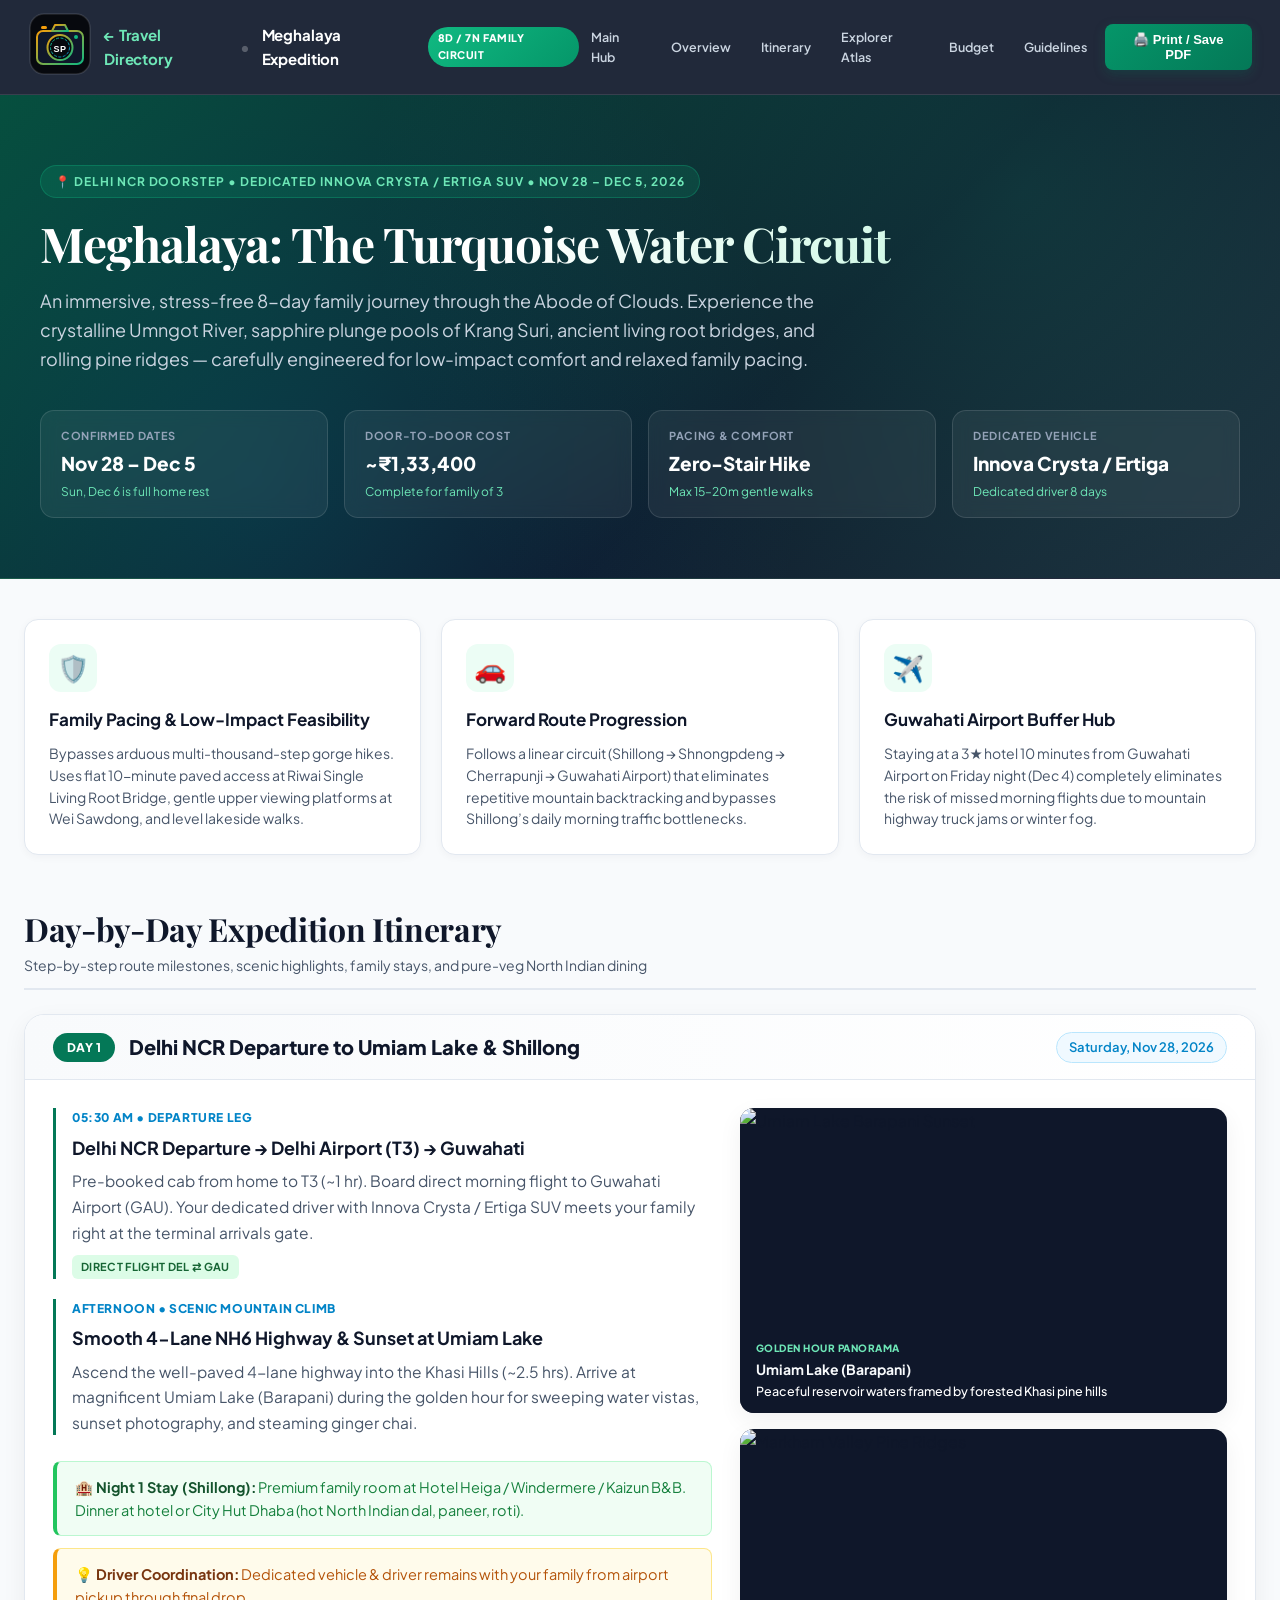
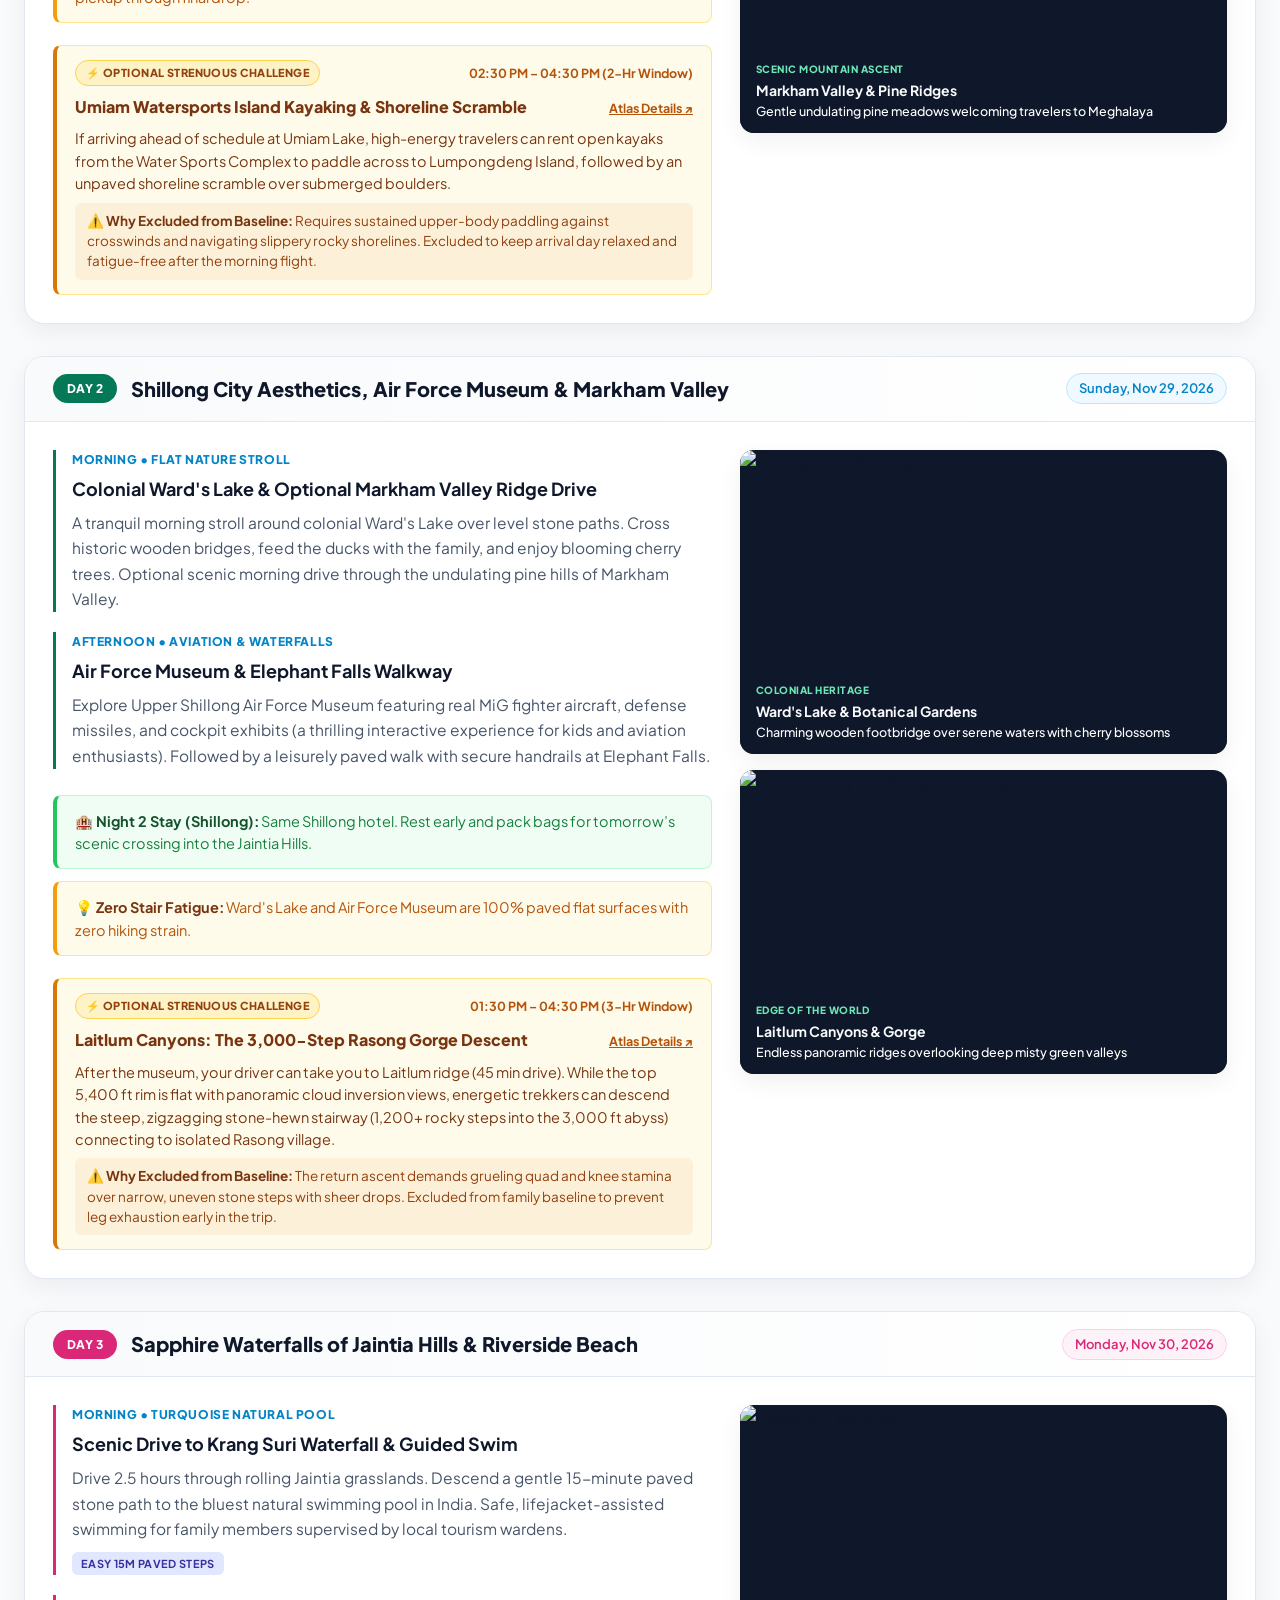
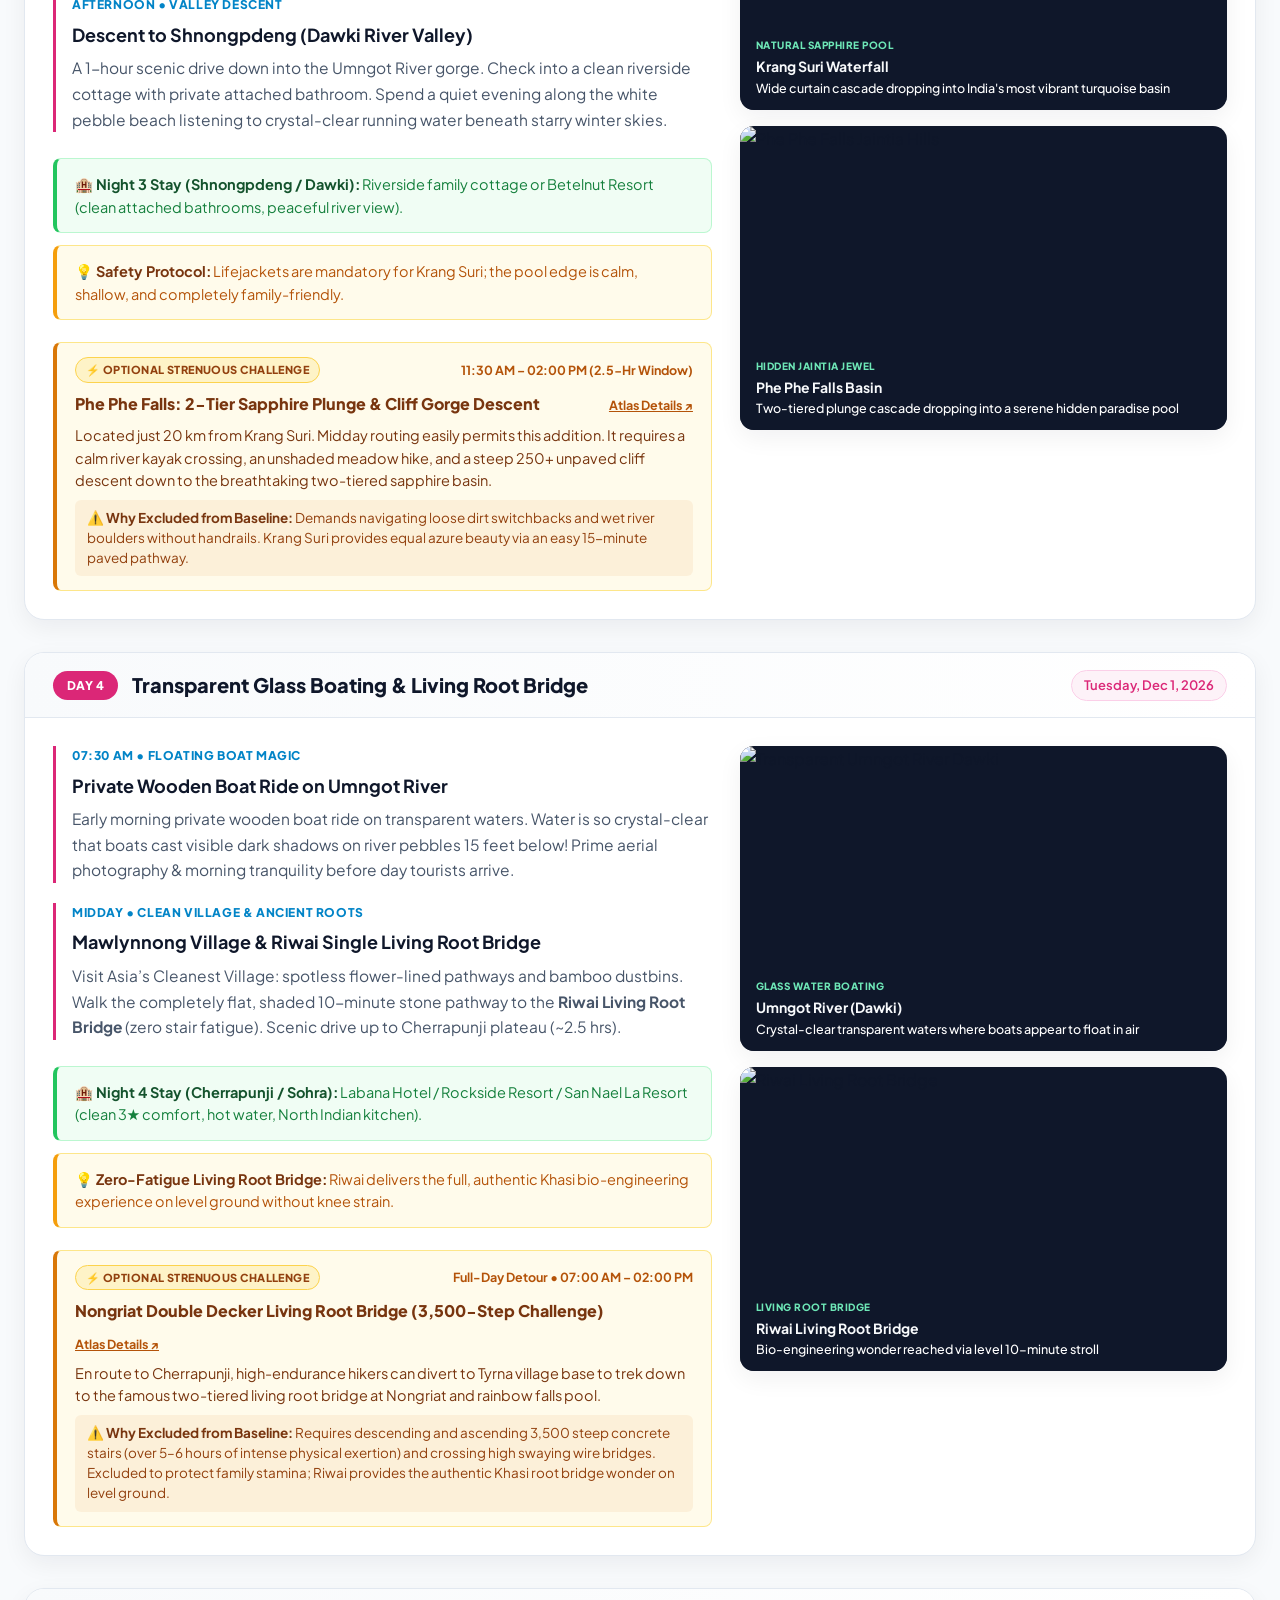
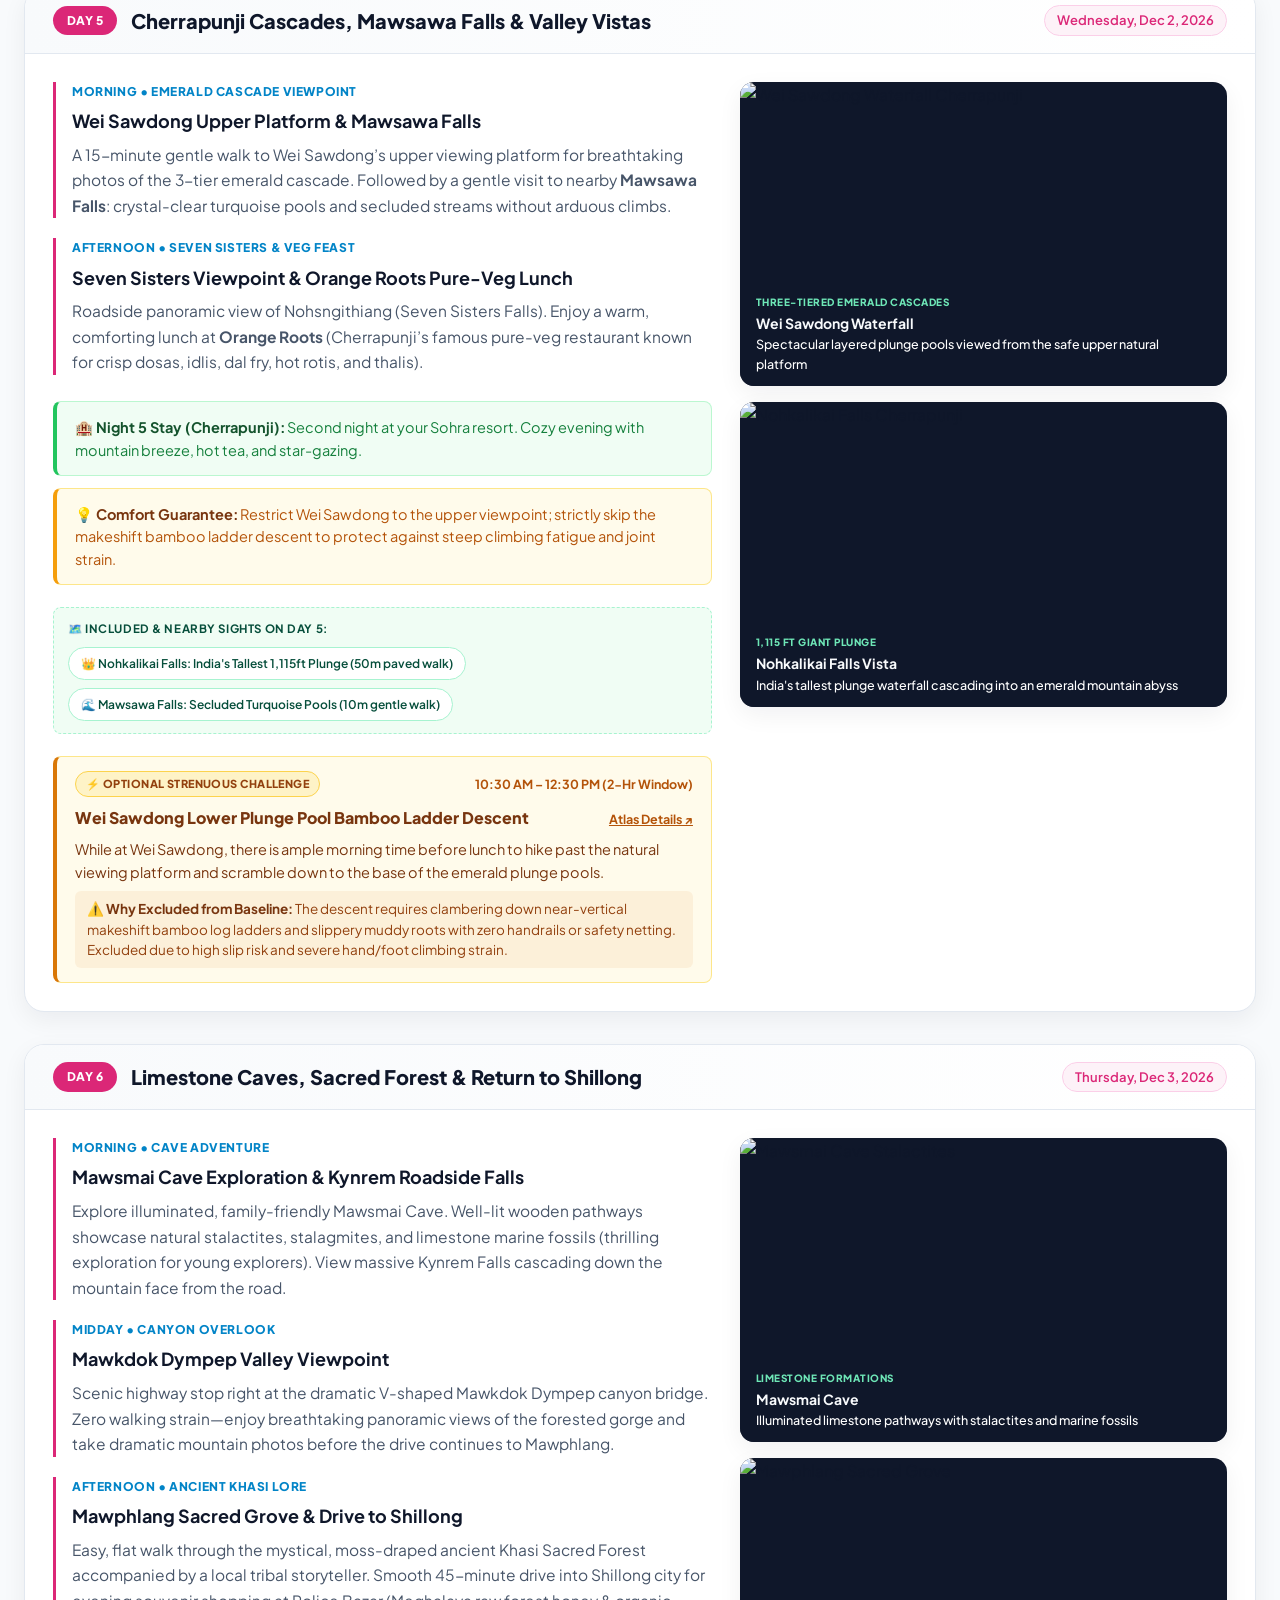
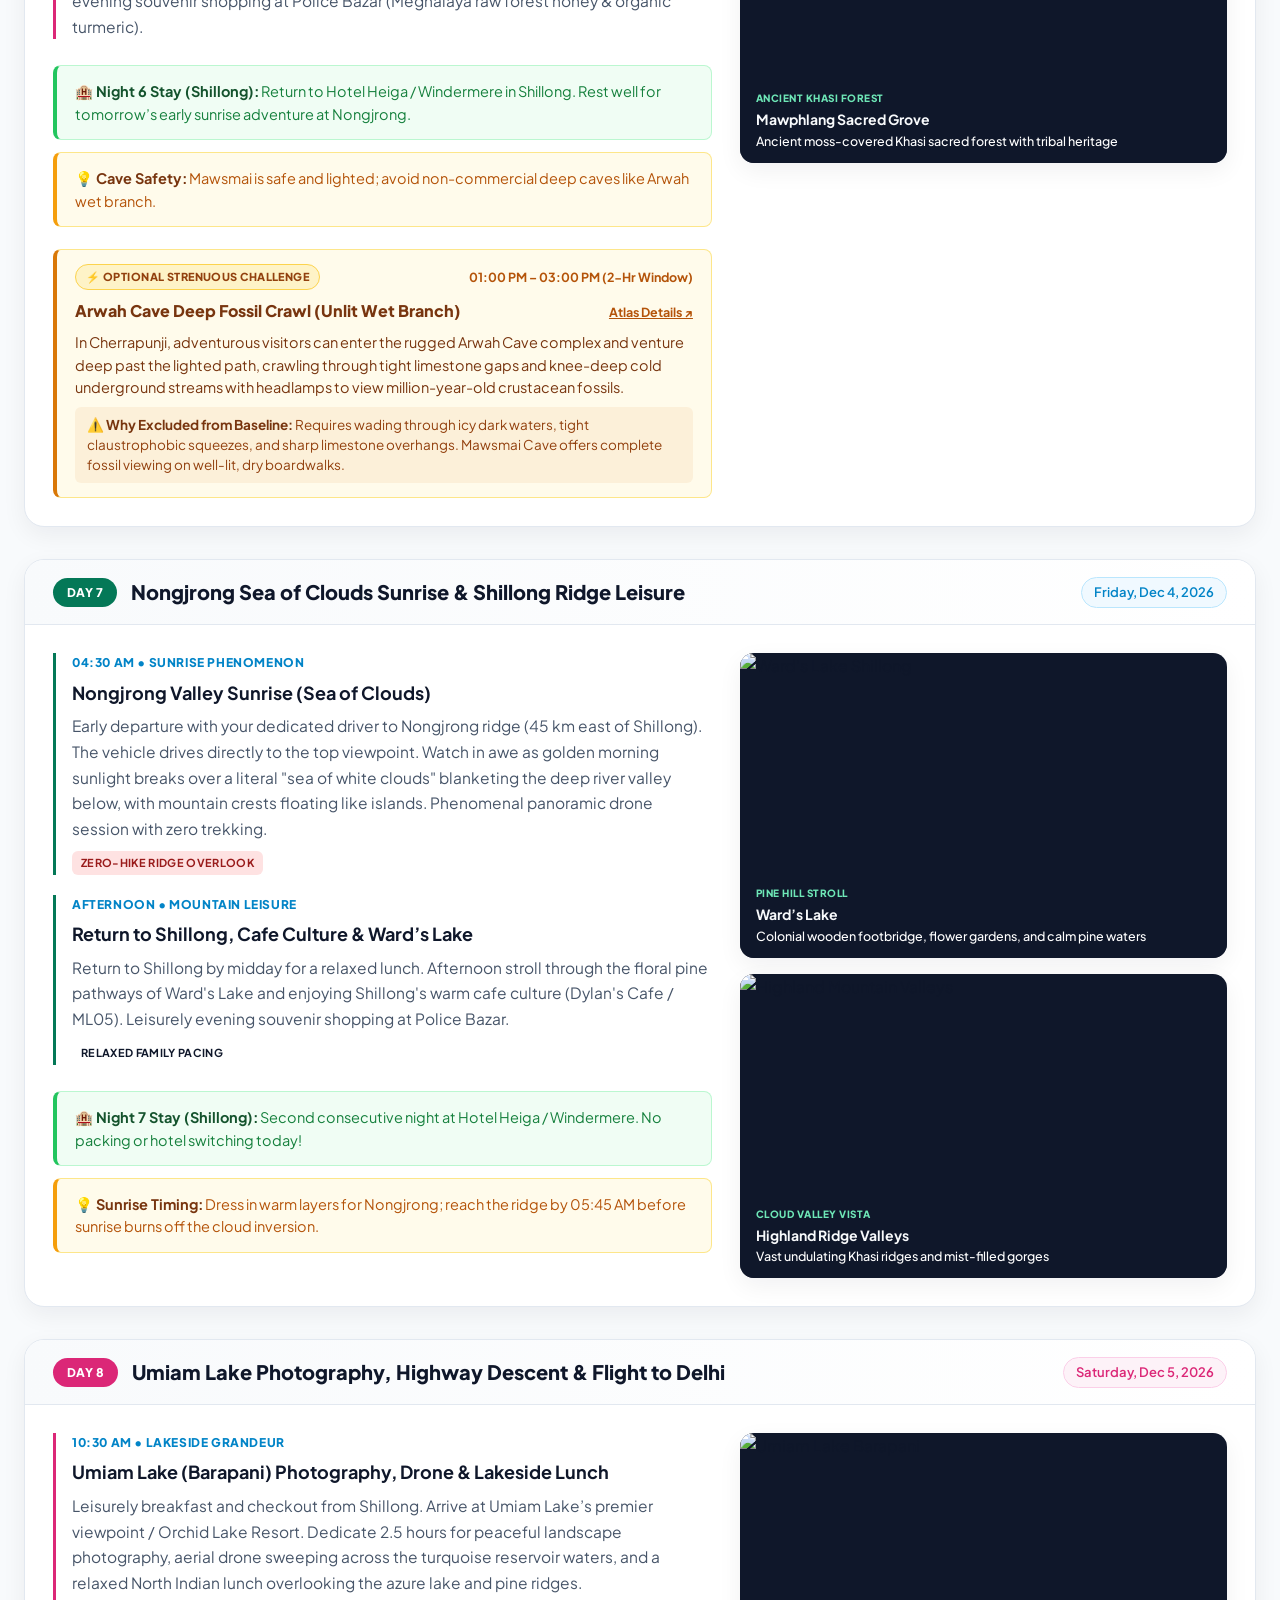
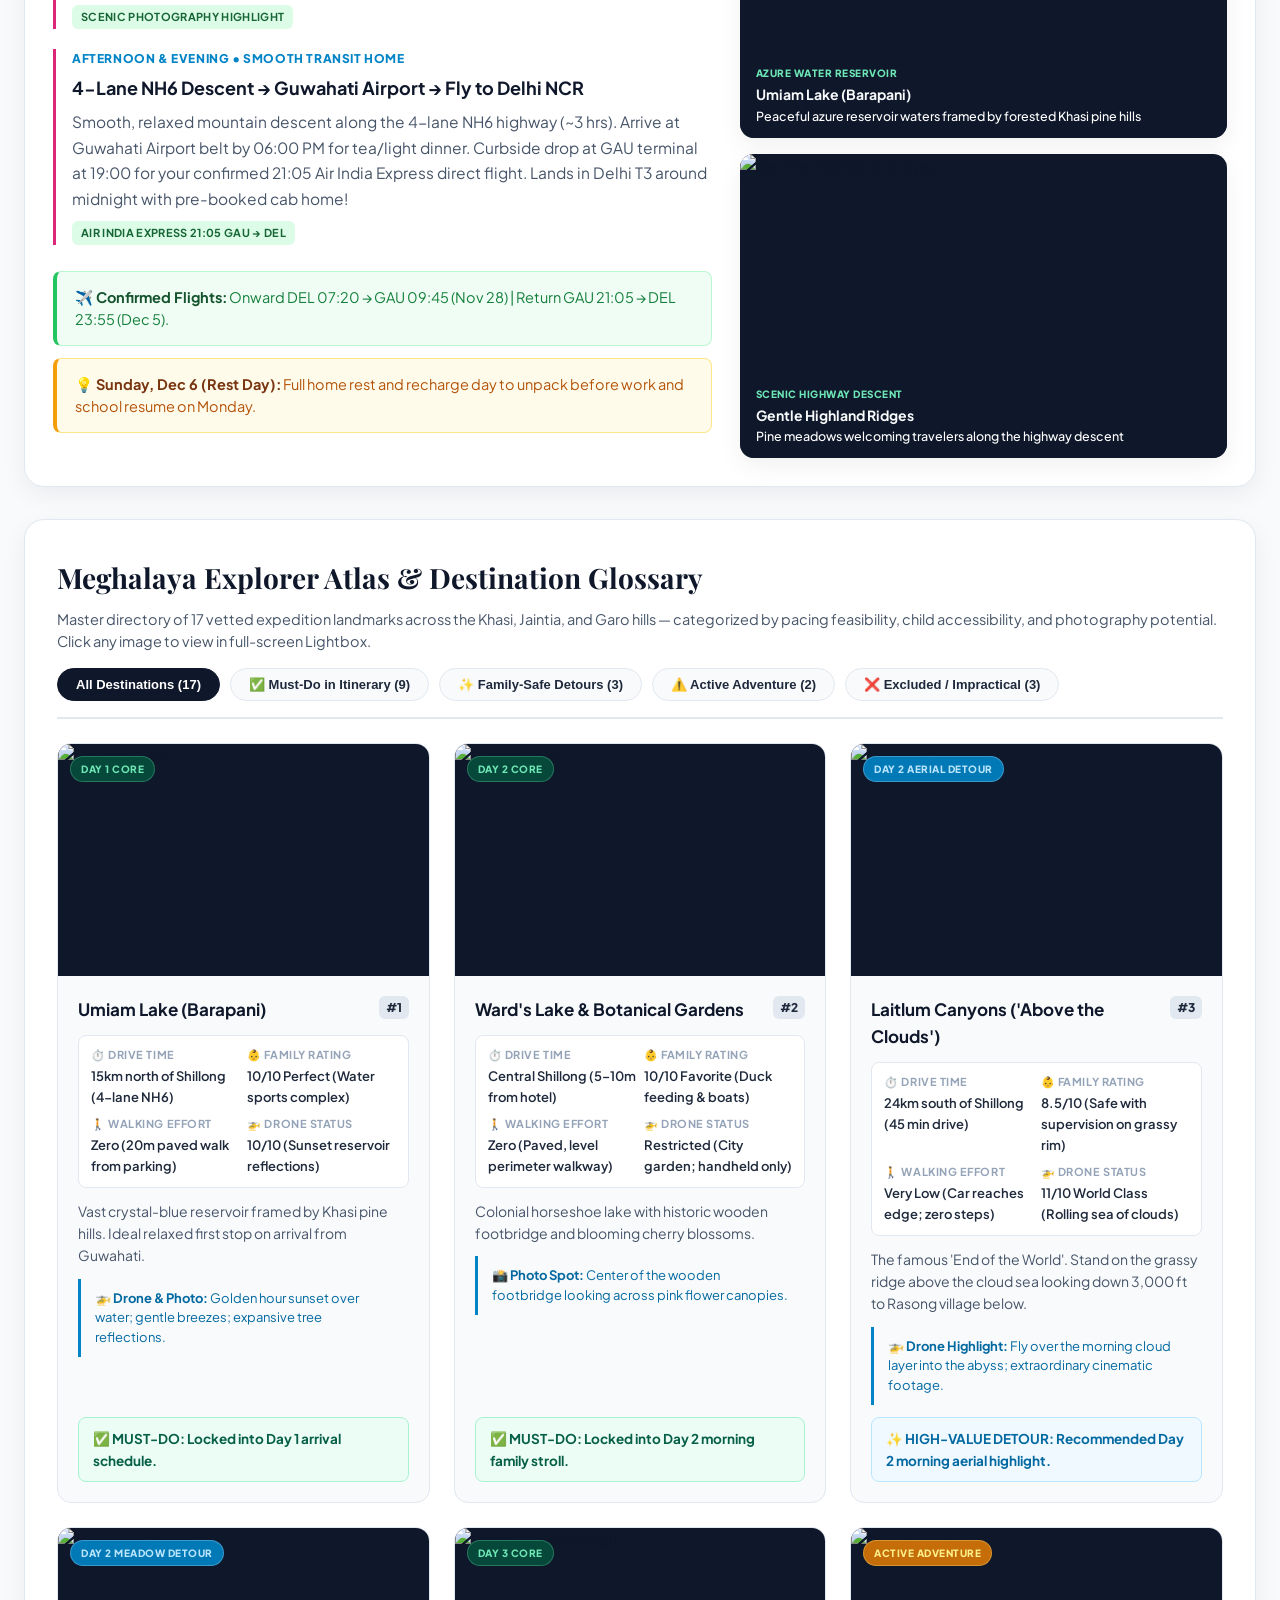
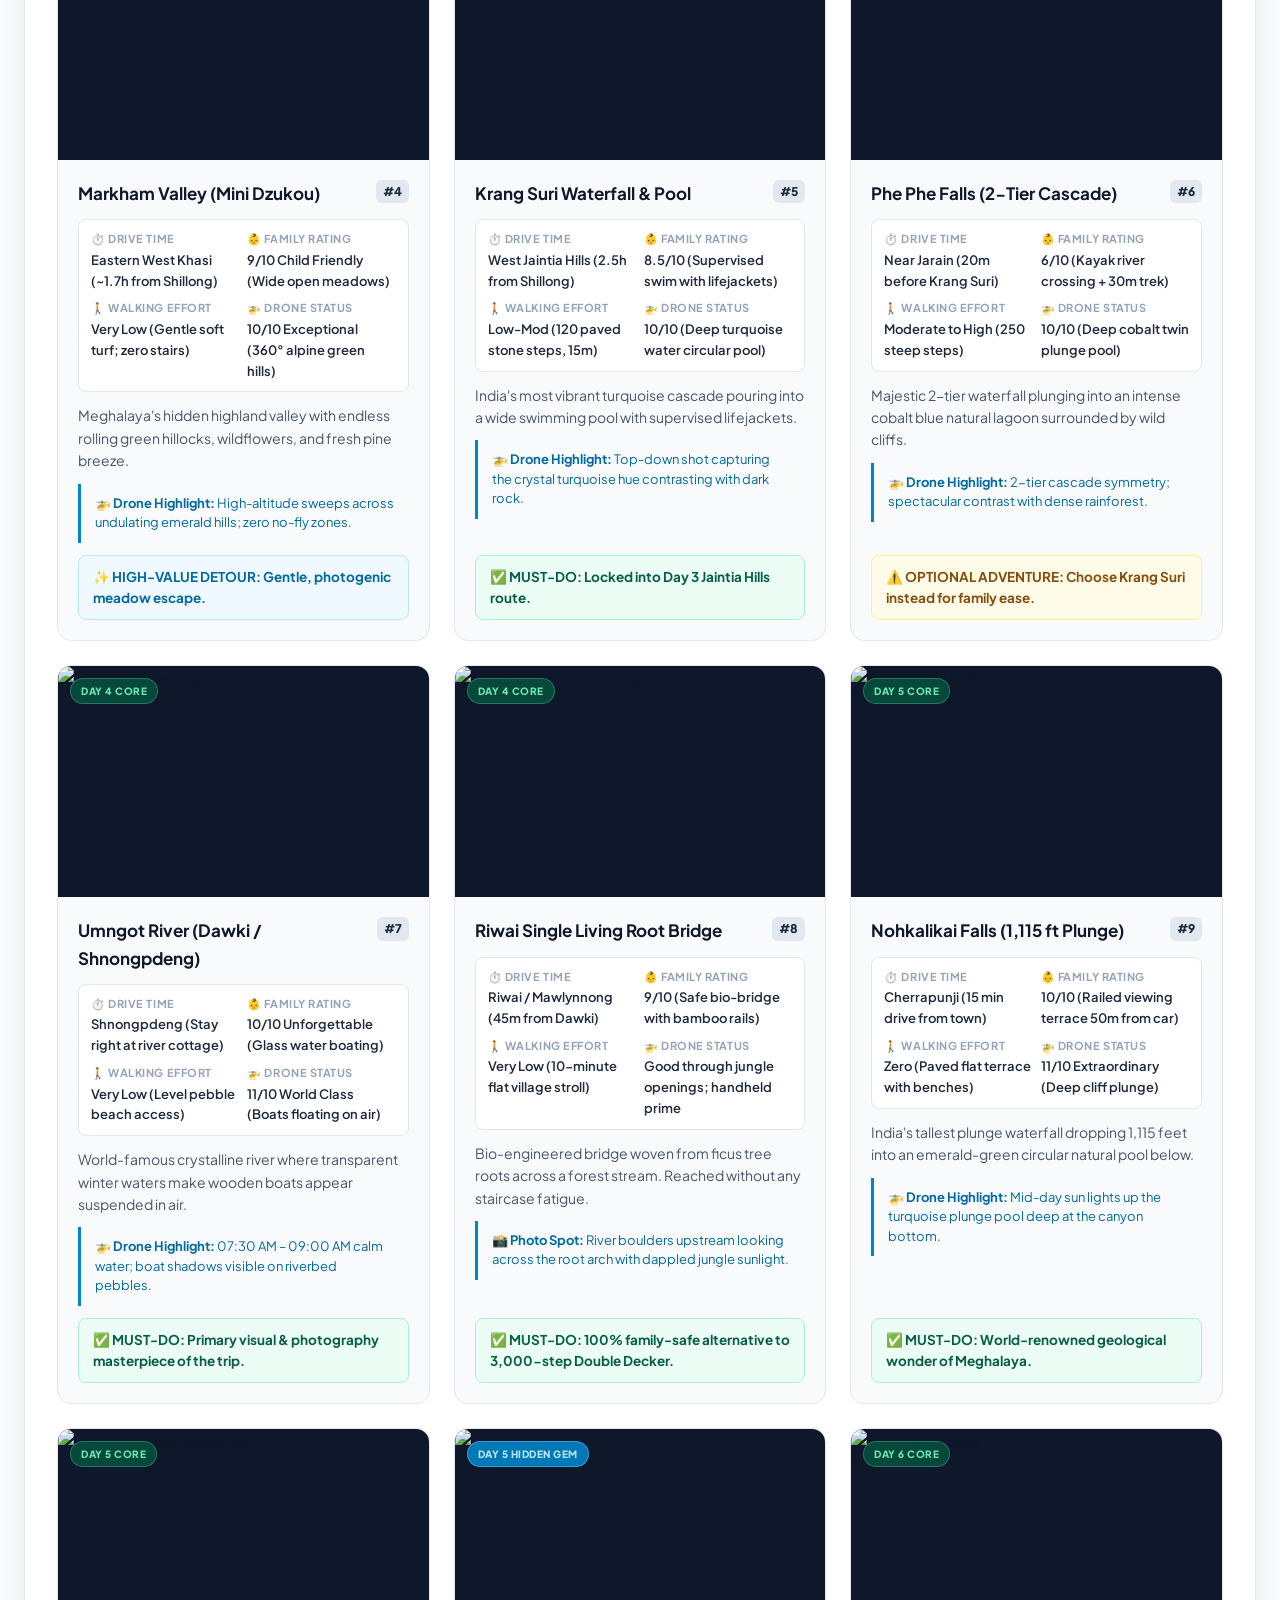
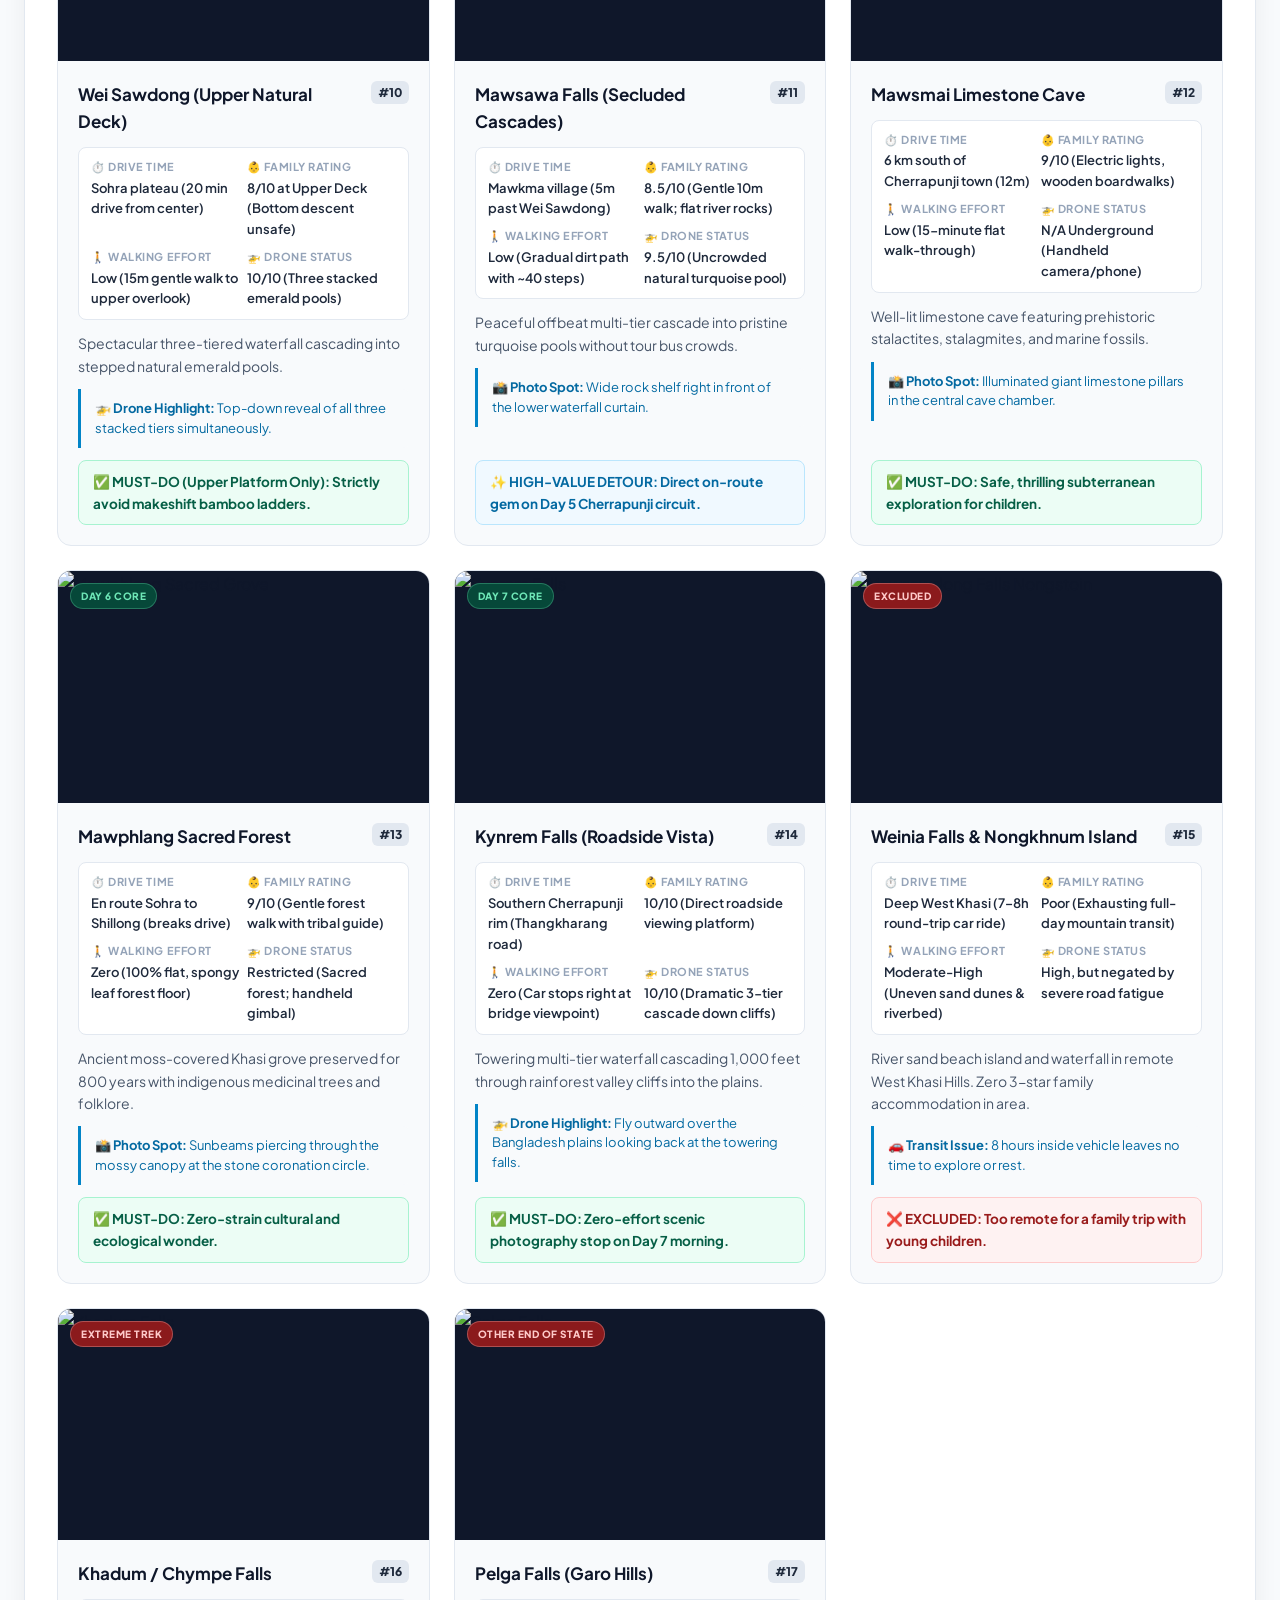
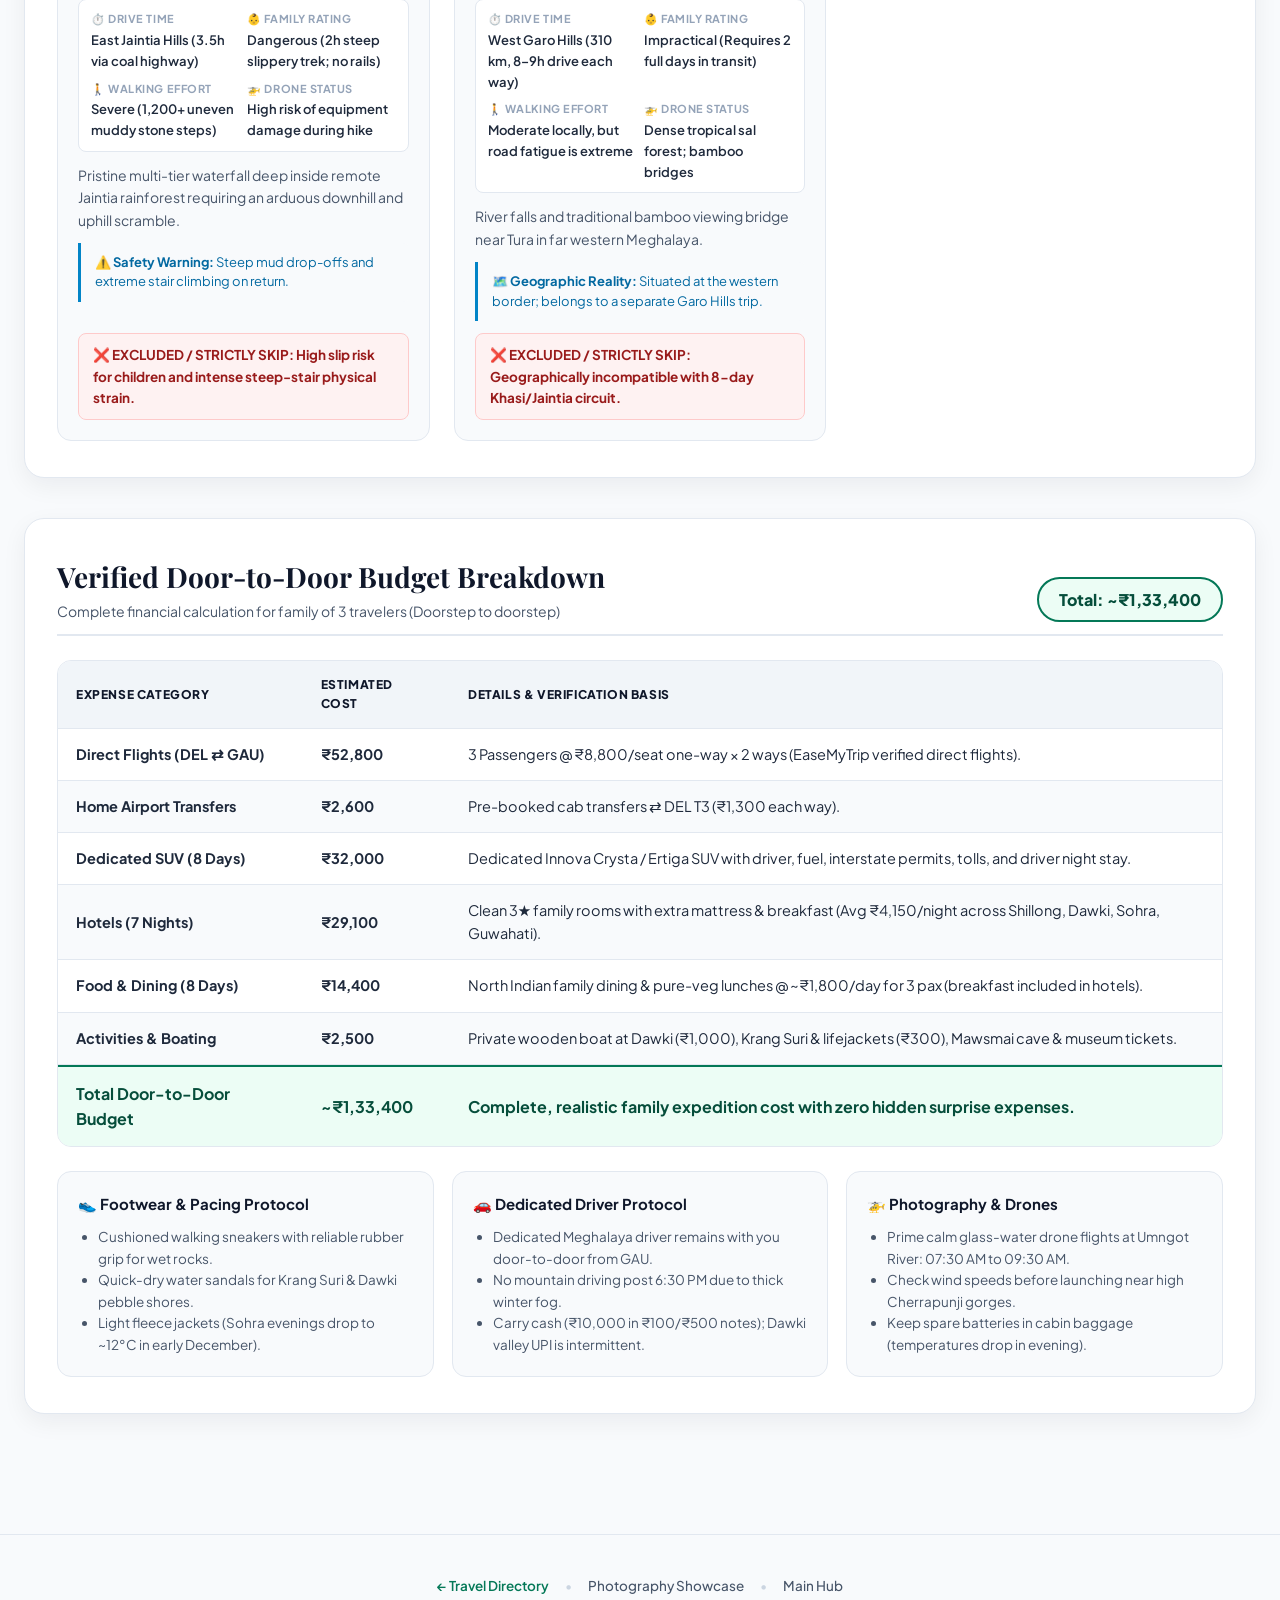
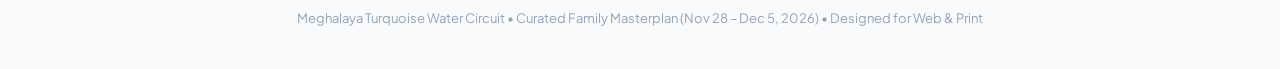
==== commit 6bbcecdc: "feat(meghalaya): finalize 8-day itinerary with Nongjrong sunrise and Umiam Lake departure" ====
--- a/meghalaya-blue-water-circuit.html
+++ b/meghalaya-blue-water-circuit.html
@@ -1928,6 +1928,14 @@
           </div>
 
           <div class="leg-card">
+            <span class="leg-time">Midday • Canyon Overlook</span>
+            <h4 class="leg-title">Mawkdok Dympep Valley Viewpoint</h4>
+            <p class="leg-desc">
+              Scenic highway stop right at the dramatic V-shaped Mawkdok Dympep canyon bridge. Zero walking strain—enjoy breathtaking panoramic views of the forested gorge and take dramatic mountain photos before the drive continues to Mawphlang.
+            </p>
+          </div>
+
+          <div class="leg-card">
             <span class="leg-time">Afternoon • Ancient Khasi Lore</span>
             <h4 class="leg-title">Mawphlang Sacred Grove & Drive to Shillong</h4>
             <p class="leg-desc">
@@ -1937,7 +1945,7 @@
 
           <div class="info-boxes-row">
             <div class="hotel-card">
-              <strong>🏨 Night 6 Stay (Shillong):</strong> Return to Hotel Heiga / Windermere in Shillong. Pack luggage for tomorrow’s relaxed highway descent.
+              <strong>🏨 Night 6 Stay (Shillong):</strong> Return to Hotel Heiga / Windermere in Shillong. Rest well for tomorrow’s early sunrise adventure at Nongjrong.
             </div>
             <div class="pro-tip-card">
               <strong>💡 Cave Safety:</strong> Mawsmai is safe and lighted; avoid non-commercial deep caves like Arwah wet branch.
@@ -1985,79 +1993,124 @@
       </div>
     </article>
 
-    <!-- Days 7 & 8 -->
-    <article class="day-card vacation" id="day-7-8">
+    <!-- Day 7 -->
+    <article class="day-card" id="day-7">
       <div class="day-header-strip">
         <div class="day-badge-title">
-          <span class="day-number-pill">Days 7 & 8</span>
-          <span class="day-name">Guwahati Airport Transit Hub & Return Home to Delhi NCR</span>
-        </div>
-        <span class="day-meta-tag">Friday, Dec 4 & Saturday, Dec 5, 2026</span>
+          <span class="day-number-pill">Day 7</span>
+          <span class="day-name">Nongjrong Sea of Clouds Sunrise & Shillong Ridge Leisure</span>
+        </div>
+        <span class="day-meta-tag">Friday, Dec 4, 2026</span>
       </div>
       <div class="day-grid">
         <div class="day-details">
           <div class="leg-card">
-            <span class="leg-time">Day 7 (Fri, Dec 4) • Strategic Transit Hub</span>
-            <h4 class="leg-title">Shillong Leisure Morning → Guwahati Airport Belt</h4>
+            <span class="leg-time">04:30 AM • Sunrise Phenomenon</span>
+            <h4 class="leg-title">Nongjrong Valley Sunrise (Sea of Clouds)</h4>
             <p class="leg-desc">
-              Relaxed breakfast in Shillong. Descend the 4-lane NH6 highway (~2.5 hrs) to Guwahati. Check into a clean 3★ hotel located 10 minutes from Guwahati Airport. Relaxed family evening with zero flight-day panic.
-            </p>
-            <span class="pill pill-car">Strategic Highway Transit</span>
+              Early departure with your dedicated driver to Nongjrong ridge (45 km east of Shillong). The vehicle drives directly to the top viewpoint. Watch in awe as golden morning sunlight breaks over a literal "sea of white clouds" blanketing the deep river valley below, with mountain crests floating like islands. Phenomenal panoramic drone session with zero trekking.
+            </p>
+            <span class="pill pill-car">Zero-Hike Ridge Overlook</span>
           </div>
 
           <div class="leg-card">
-            <span class="leg-time">Day 8 (Sat, Dec 5) • Direct Flight Home</span>
-            <h4 class="leg-title">Direct Flight GAU → DEL & Pre-Booked Cab Home</h4>
+            <span class="leg-time">Afternoon • Mountain Leisure</span>
+            <h4 class="leg-title">Return to Shillong, Cafe Culture & Ward’s Lake</h4>
             <p class="leg-desc">
-              Quick 10-minute terminal drop by your dedicated driver. Morning flight to Delhi. Pre-booked cab at T3 returns family comfortably home by afternoon!
-            </p>
-            <span class="pill pill-flight">Return Flight + Doorstep Cab</span>
+              Return to Shillong by midday for a relaxed lunch. Afternoon stroll through the floral pine pathways of Ward's Lake and enjoying Shillong's warm cafe culture (Dylan's Cafe / ML05). Leisurely evening souvenir shopping at Police Bazar.
+            </p>
+            <span class="pill pill-walk">Relaxed Family Pacing</span>
           </div>
 
           <div class="info-boxes-row">
             <div class="hotel-card">
-              <strong>🏨 Night 7 Stay (Guwahati Airport):</strong> Clean 3★ airport property (Hotel Palacio / Kiranshree, 10 mins from terminal).
+              <strong>🏨 Night 7 Stay (Shillong):</strong> Second consecutive night at Hotel Heiga / Windermere. No packing or hotel switching today!
             </div>
             <div class="pro-tip-card">
-              <strong>💡 Sunday, Dec 6 (Rest Day):</strong> Full home rest day to unpack and recharge before work and school resume on Monday.
-            </div>
-
-            <div class="strenuous-option-card">
-              <div class="strenuous-header">
-                <span class="strenuous-pill">⚡ Optional Strenuous Challenge</span>
-                <span class="strenuous-time">Day 7 • 01:30 PM – 04:30 PM (3-Hr Window)</span>
-              </div>
-              <div class="strenuous-title-row">
-                <h5 class="strenuous-title">Nilachal Hill Ancient Stone Pilgrimage Climb (Kamakhya Temple)</h5>
-                <a href="#day-7-8" class="strenuous-atlas-link">Transit Window ↗</a>
-              </div>
-              <p class="strenuous-desc">
-                After descending the highway from Shillong to Guwahati by midday, travelers with energy can detour to Nilachal Hill and climb the ancient steep stone steps leading up to the historic Shakti shrine overlooking the Brahmaputra River.
-              </p>
-              <div class="strenuous-reason-box">
-                <strong>⚠️ Why Excluded from Baseline:</strong> Heavy Guwahati city traffic bottlenecks and strenuous steep stone steps add physical fatigue and transit risk right before flight day. Baseline prioritizes a restful, traffic-free airport hotel check-in.
-              </div>
+              <strong>💡 Sunrise Timing:</strong> Dress in warm layers for Nongjrong; reach the ridge by 05:45 AM before sunrise burns off the cloud inversion.
             </div>
           </div>
         </div>
 
         <div class="day-media">
-          <div class="photo-container" onclick="openLightbox('images/kynrem_falls.jpg', 'Kynrem Falls Vista — Towering multi-tier waterfall descending through lush valley cliffs')">
-            <img src="images/kynrem_falls.jpg" alt="Kynrem Falls Meghalaya">
+          <div class="photo-container" onclick="openLightbox('images/wards_lake.jpg', 'Ward’s Lake Shillong — Colonial wooden footbridge, flower gardens, and calm pine waters')">
+            <img src="images/wards_lake.jpg" alt="Ward's Lake Shillong">
             <div class="photo-zoom-hint">🔍 Click to enlarge</div>
             <div class="photo-caption">
-              <span class="photo-tag">Mountain Cascades</span>
-              <strong>Kynrem Falls Vista</strong>
-              Towering multi-tier waterfall descending through lush valley cliffs
-            </div>
-          </div>
-          <div class="photo-container" onclick="openLightbox('images/mawsawa_falls.jpg', 'Mawsawa Falls — Secluded crystal streams and gentle forest cascades near Cherrapunji')">
-            <img src="images/mawsawa_falls.jpg" alt="Mawsawa Falls Cherrapunji">
+              <span class="photo-tag">Pine Hill Stroll</span>
+              <strong>Ward’s Lake</strong>
+              Colonial wooden footbridge, flower gardens, and calm pine waters
+            </div>
+          </div>
+          <div class="photo-container" onclick="openLightbox('images/laitlum_canyons.jpg', 'High Mountain Valleys — Vast undulating Khasi ridges and mist-filled gorges')">
+            <img src="images/laitlum_canyons.jpg" alt="Highland Mountain Valleys">
             <div class="photo-zoom-hint">🔍 Click to enlarge</div>
             <div class="photo-caption">
-              <span class="photo-tag">Pristine Valley Cascade</span>
-              <strong>Mawsawa Falls</strong>
-              Secluded crystal streams and gentle forest cascades near Cherrapunji
+              <span class="photo-tag">Cloud Valley Vista</span>
+              <strong>Highland Ridge Valleys</strong>
+              Vast undulating Khasi ridges and mist-filled gorges
+            </div>
+          </div>
+        </div>
+      </div>
+    </article>
+
+    <!-- Day 8 -->
+    <article class="day-card vacation" id="day-8">
+      <div class="day-header-strip">
+        <div class="day-badge-title">
+          <span class="day-number-pill">Day 8</span>
+          <span class="day-name">Umiam Lake Photography, Highway Descent & Flight to Delhi</span>
+        </div>
+        <span class="day-meta-tag">Saturday, Dec 5, 2026</span>
+      </div>
+      <div class="day-grid">
+        <div class="day-details">
+          <div class="leg-card">
+            <span class="leg-time">10:30 AM • Lakeside Grandeur</span>
+            <h4 class="leg-title">Umiam Lake (Barapani) Photography, Drone & Lakeside Lunch</h4>
+            <p class="leg-desc">
+              Leisurely breakfast and checkout from Shillong. Arrive at Umiam Lake’s premier viewpoint / Orchid Lake Resort. Dedicate 2.5 hours for peaceful landscape photography, aerial drone sweeping across the turquoise reservoir waters, and a relaxed North Indian lunch overlooking the azure lake and pine ridges.
+            </p>
+            <span class="pill pill-flight">Scenic Photography Highlight</span>
+          </div>
+
+          <div class="leg-card">
+            <span class="leg-time">Afternoon & Evening • Smooth Transit Home</span>
+            <h4 class="leg-title">4-Lane NH6 Descent → Guwahati Airport → Fly to Delhi NCR</h4>
+            <p class="leg-desc">
+              Smooth, relaxed mountain descent along the 4-lane NH6 highway (~3 hrs). Arrive at Guwahati Airport belt by 06:00 PM for tea/light dinner. Curbside drop at GAU terminal at 19:00 for your confirmed 21:05 Air India Express direct flight. Lands in Delhi T3 around midnight with pre-booked cab home!
+            </p>
+            <span class="pill pill-flight">Air India Express 21:05 GAU → DEL</span>
+          </div>
+
+          <div class="info-boxes-row">
+            <div class="hotel-card">
+              <strong>✈️ Confirmed Flights:</strong> Onward DEL 07:20 → GAU 09:45 (Nov 28) | Return GAU 21:05 → DEL 23:55 (Dec 5).
+            </div>
+            <div class="pro-tip-card">
+              <strong>💡 Sunday, Dec 6 (Rest Day):</strong> Full home rest and recharge day to unpack before work and school resume on Monday.
+            </div>
+          </div>
+        </div>
+
+        <div class="day-media">
+          <div class="photo-container" onclick="openLightbox('images/umiam_lake.jpg', 'Umiam Lake (Barapani) — Peaceful azure reservoir waters framed by forested Khasi pine hills')">
+            <img src="images/umiam_lake.jpg" alt="Umiam Lake Barapani">
+            <div class="photo-zoom-hint">🔍 Click to enlarge</div>
+            <div class="photo-caption">
+              <span class="photo-tag">Azure Water Reservoir</span>
+              <strong>Umiam Lake (Barapani)</strong>
+              Peaceful azure reservoir waters framed by forested Khasi pine hills
+            </div>
+          </div>
+          <div class="photo-container" onclick="openLightbox('images/markham_valley.jpg', 'Gentle Highland Ridges — Pine meadows welcoming travelers along the highway descent')">
+            <img src="images/markham_valley.jpg" alt="Gentle Highland Ridges">
+            <div class="photo-zoom-hint">🔍 Click to enlarge</div>
+            <div class="photo-caption">
+              <span class="photo-tag">Scenic Highway Descent</span>
+              <strong>Gentle Highland Ridges</strong>
+              Pine meadows welcoming travelers along the highway descent
             </div>
           </div>
         </div>
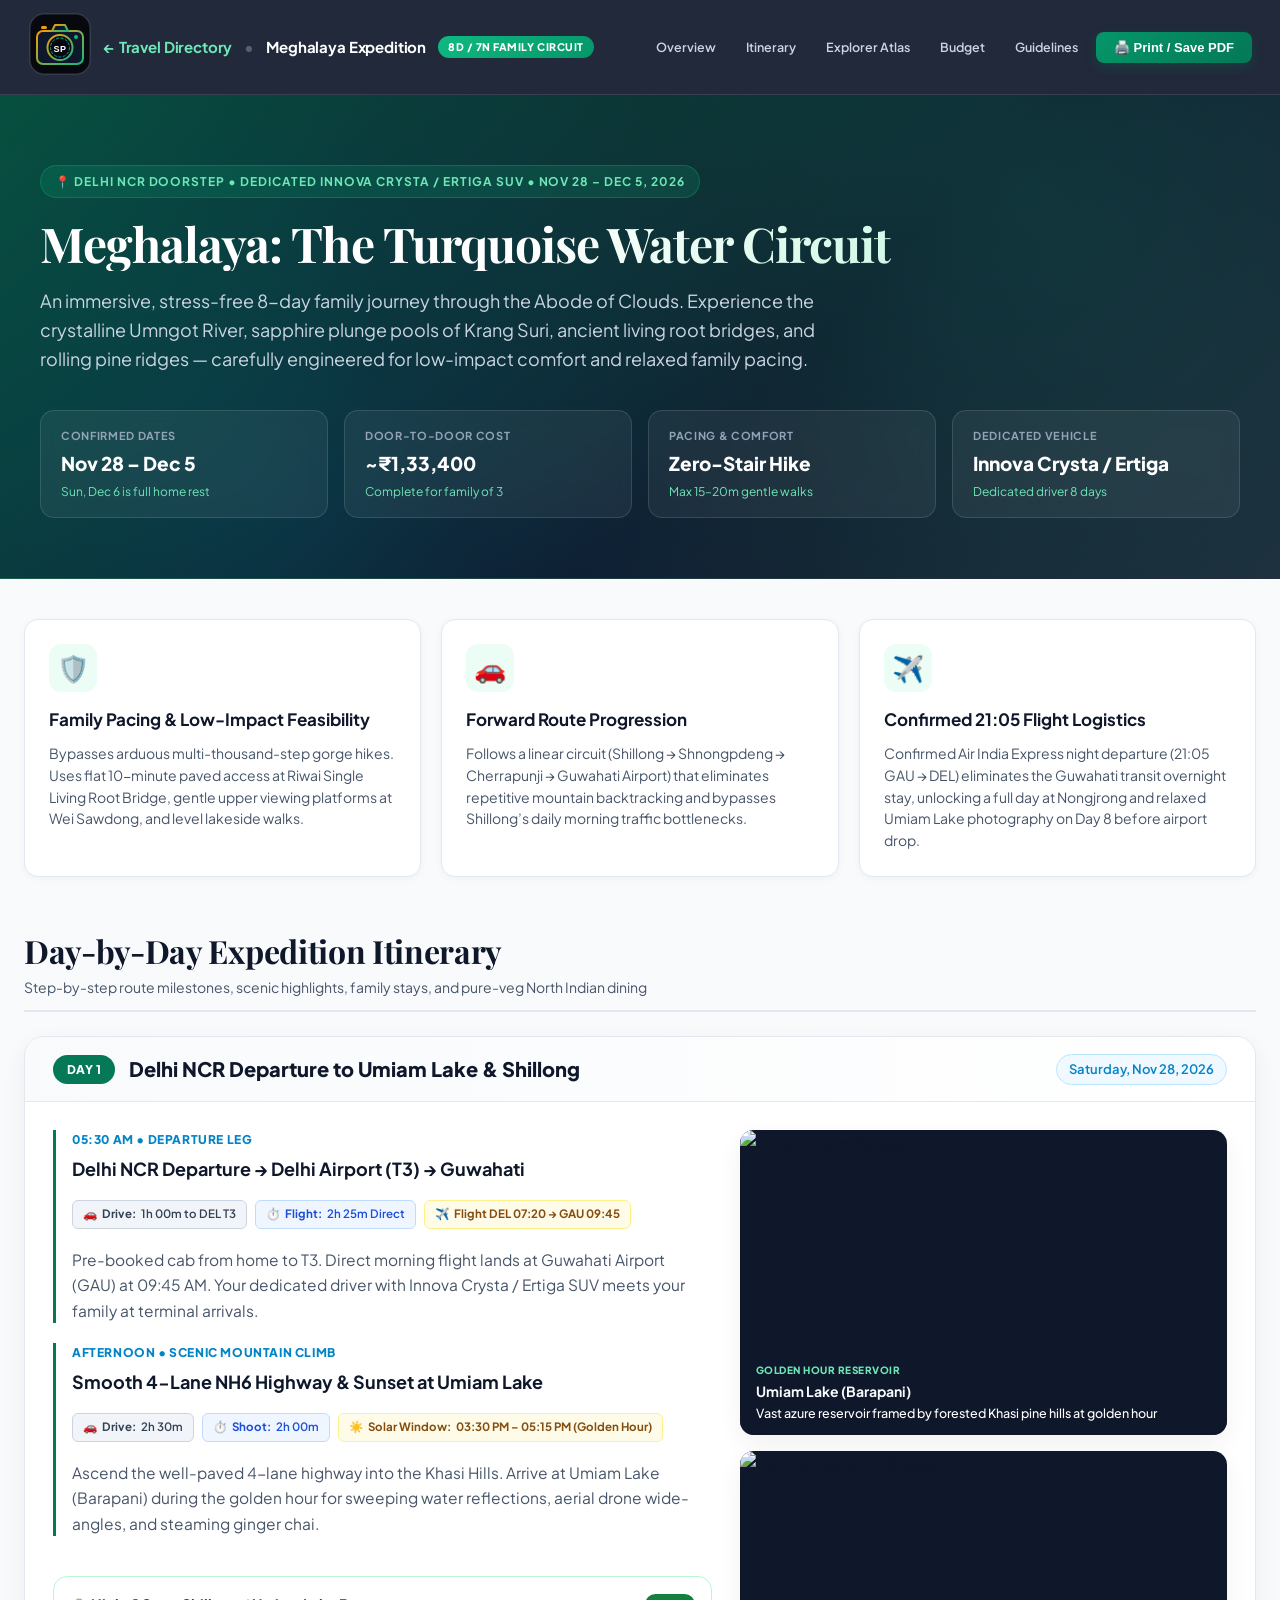
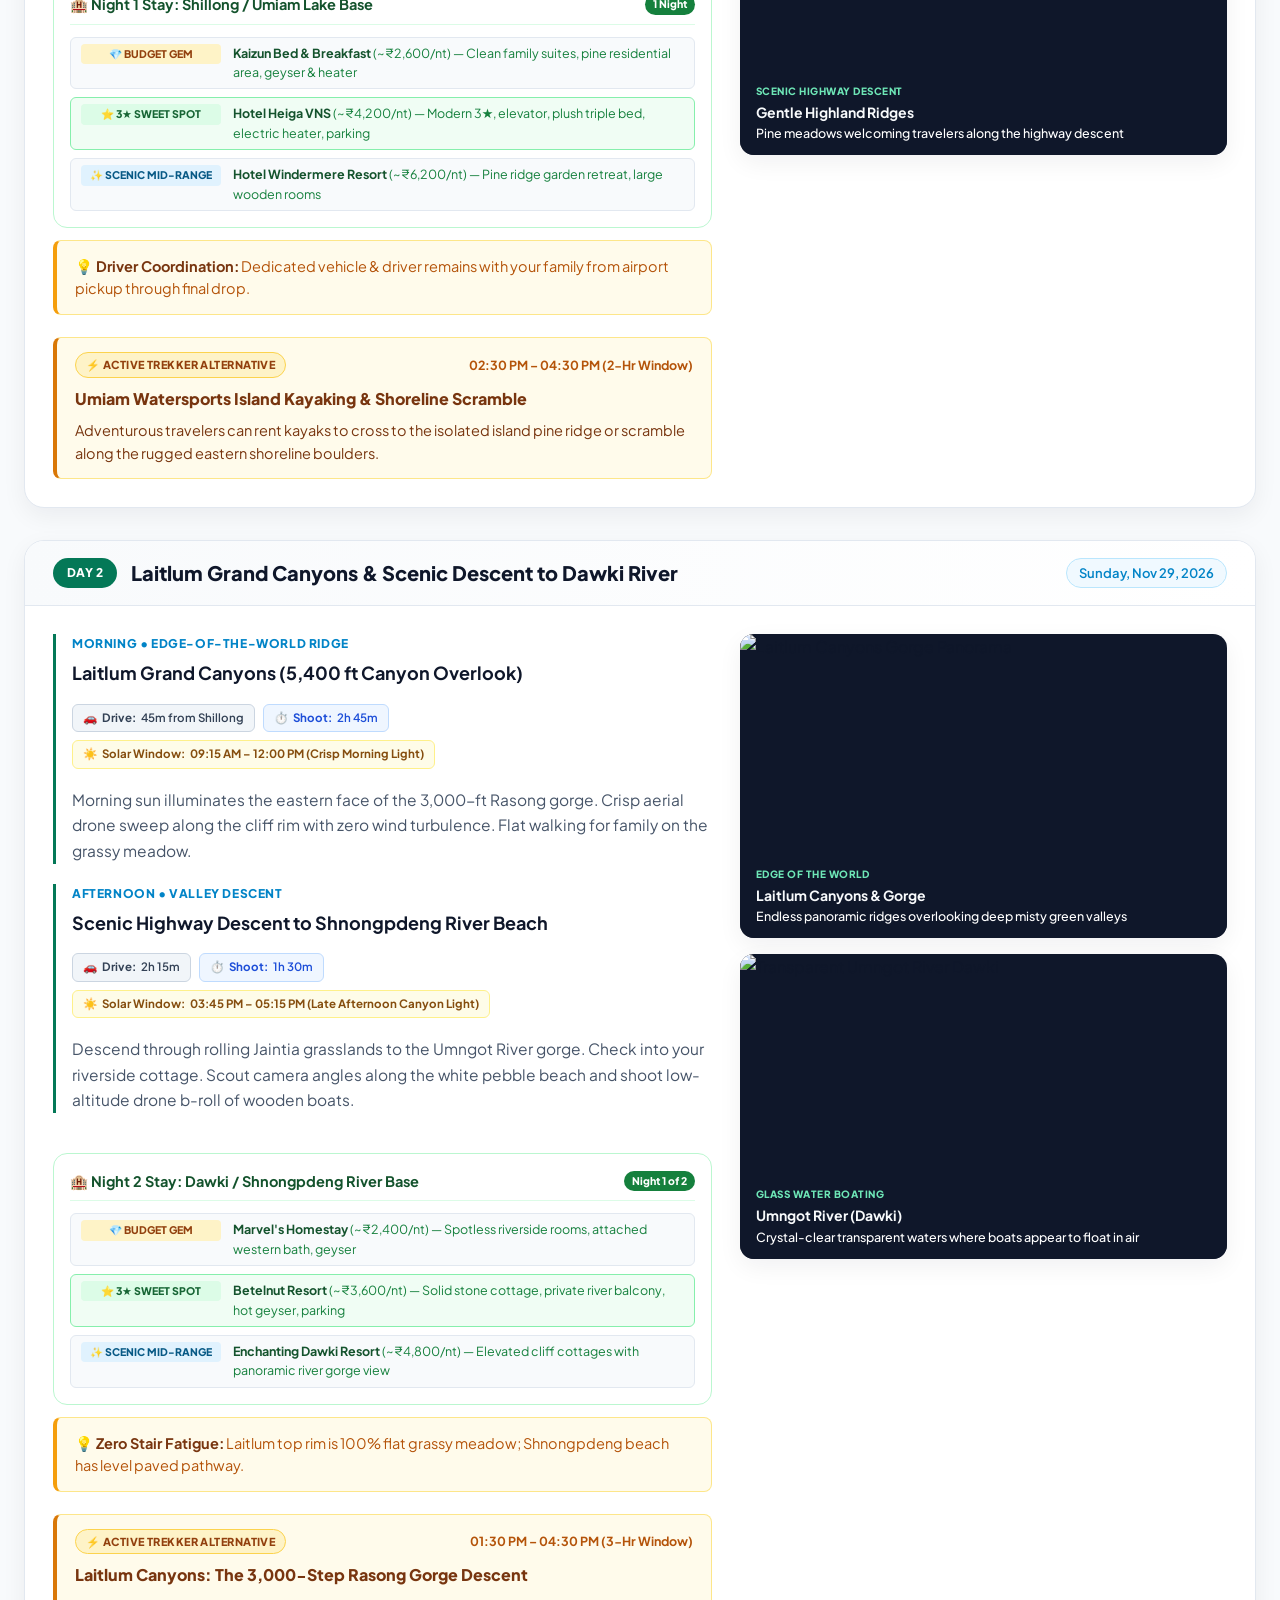
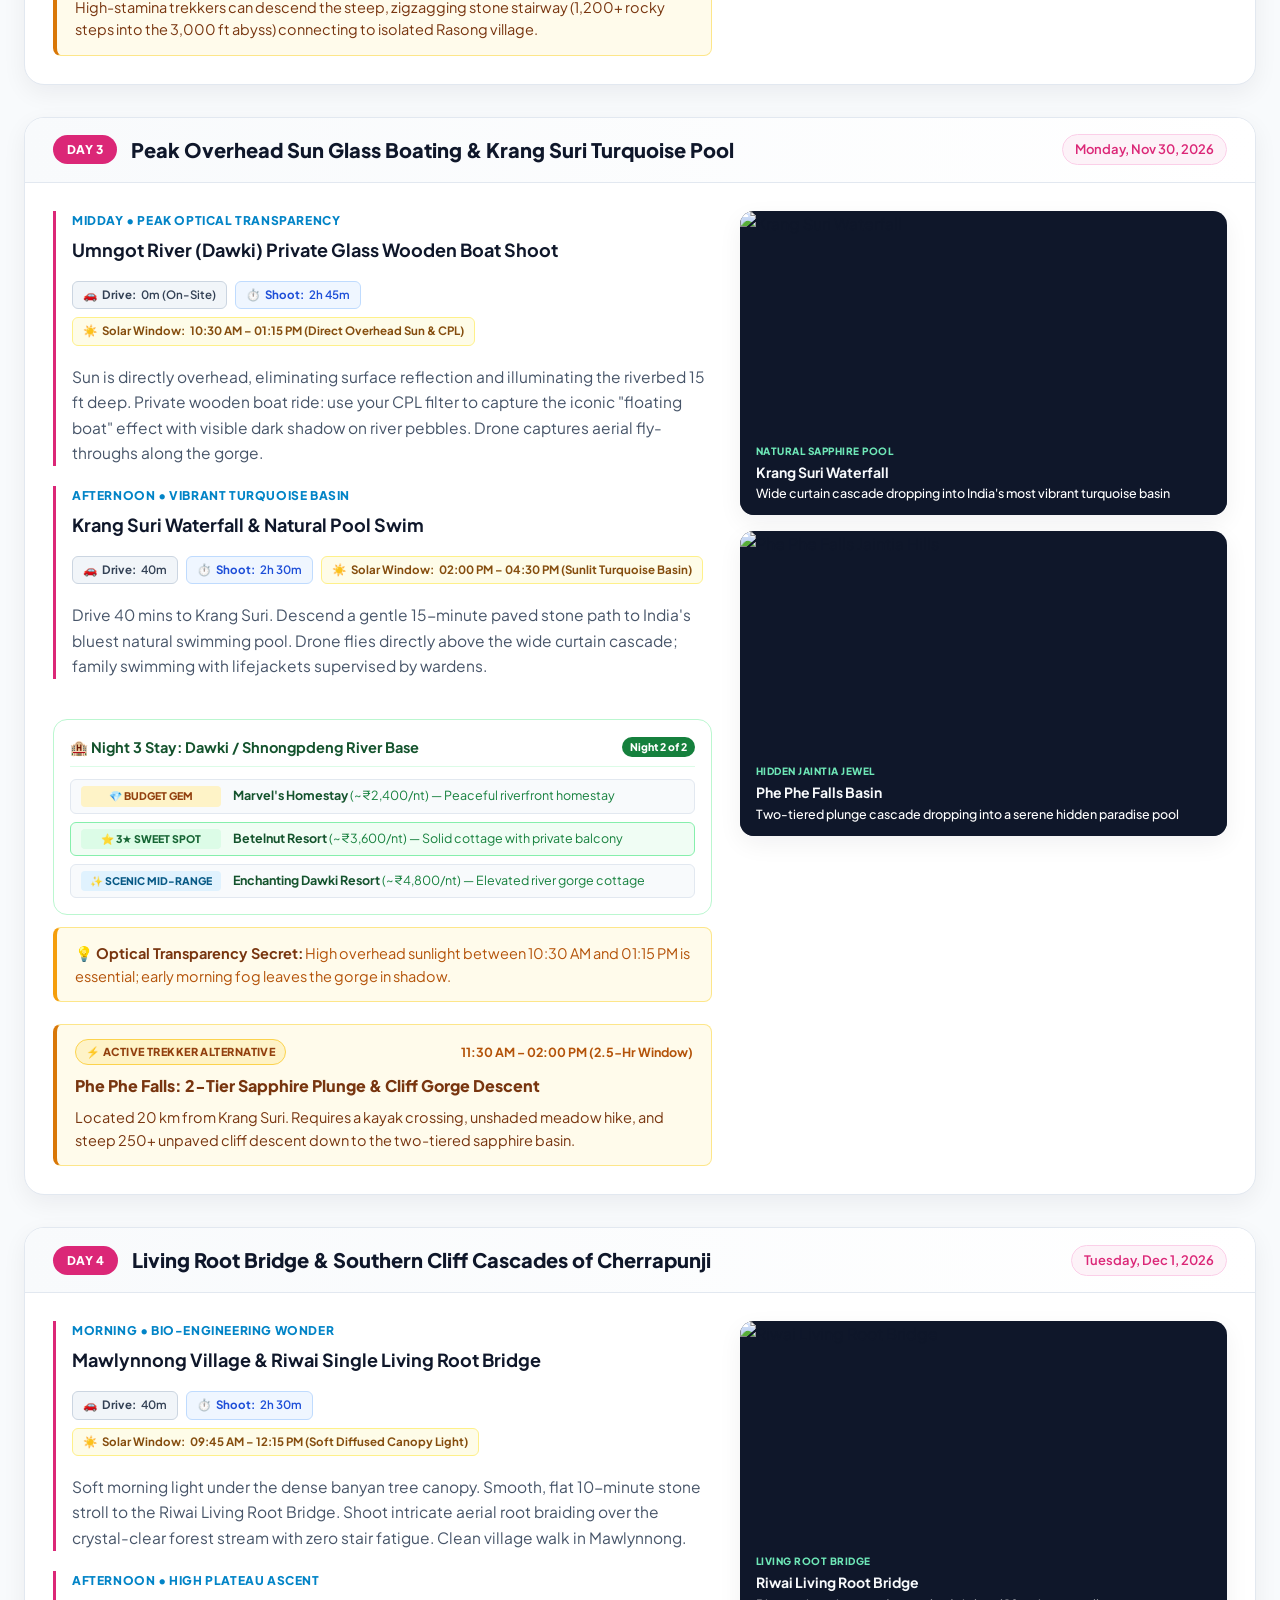
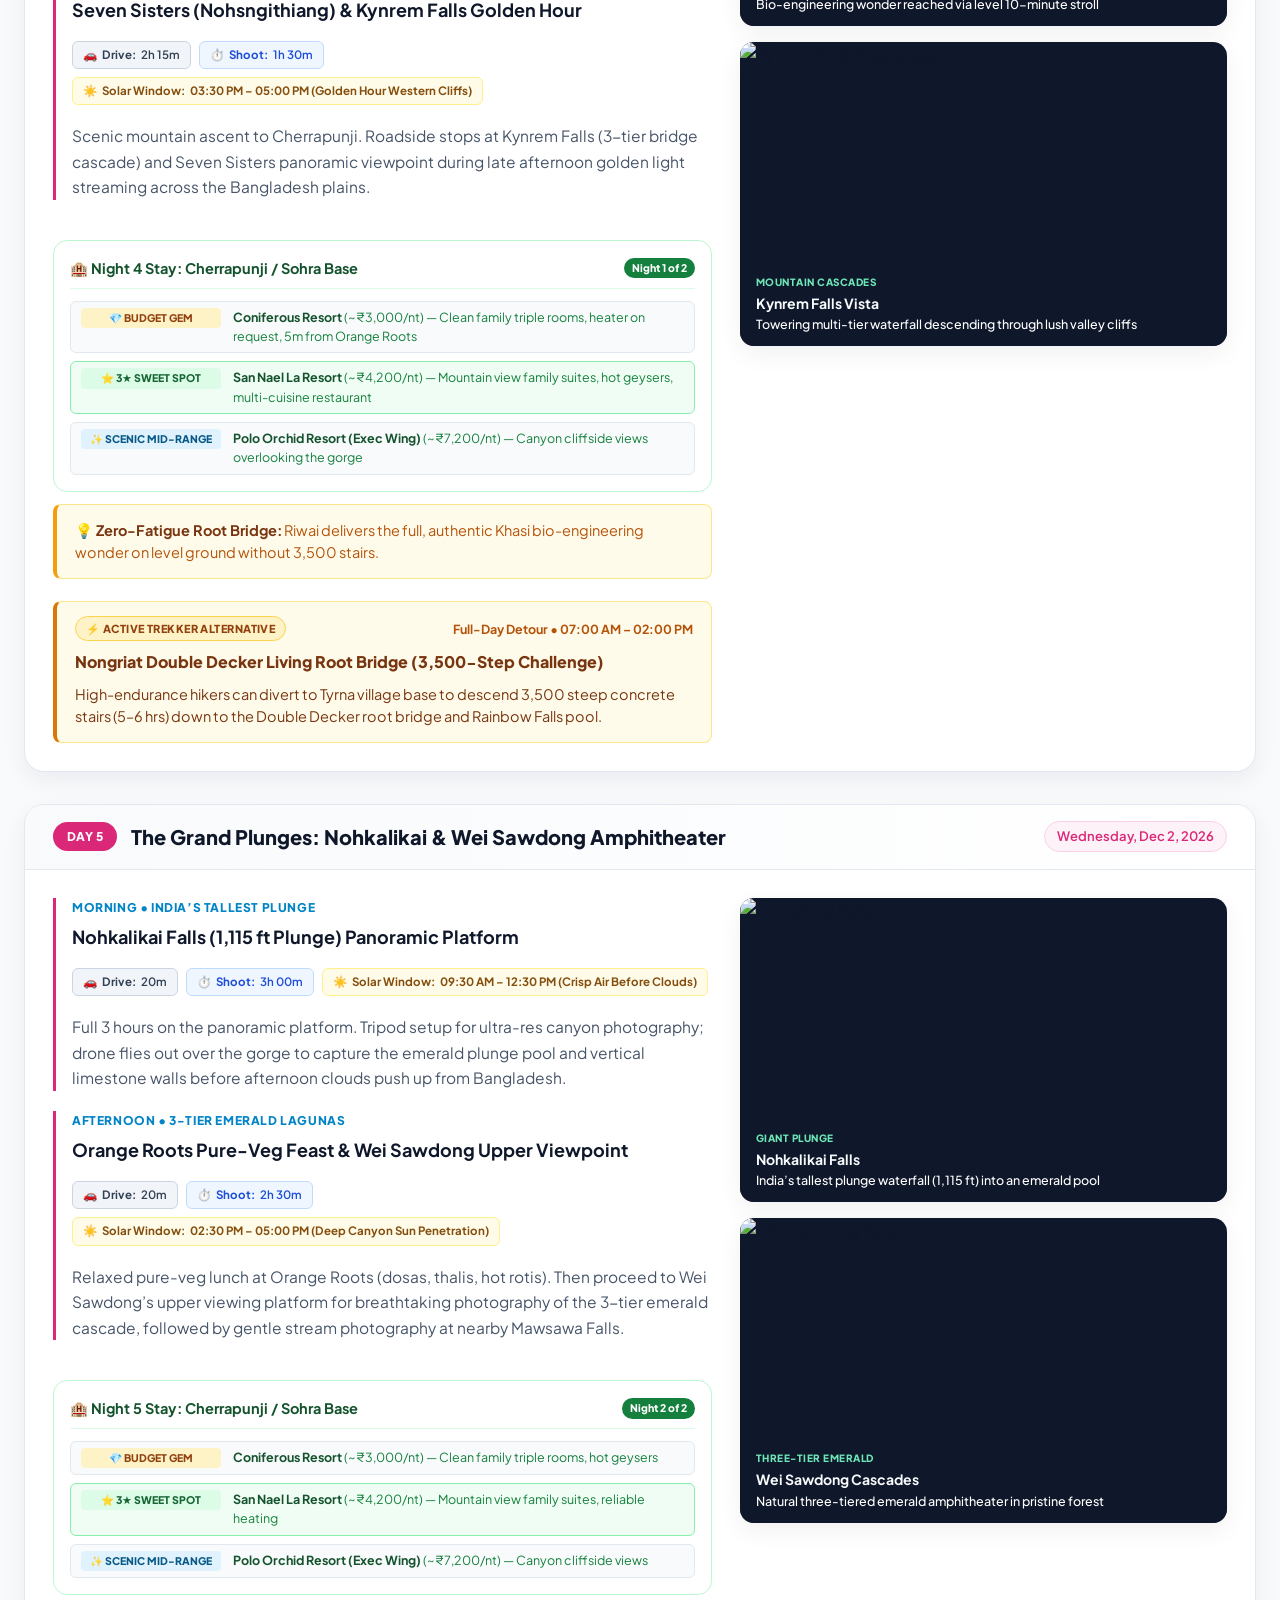
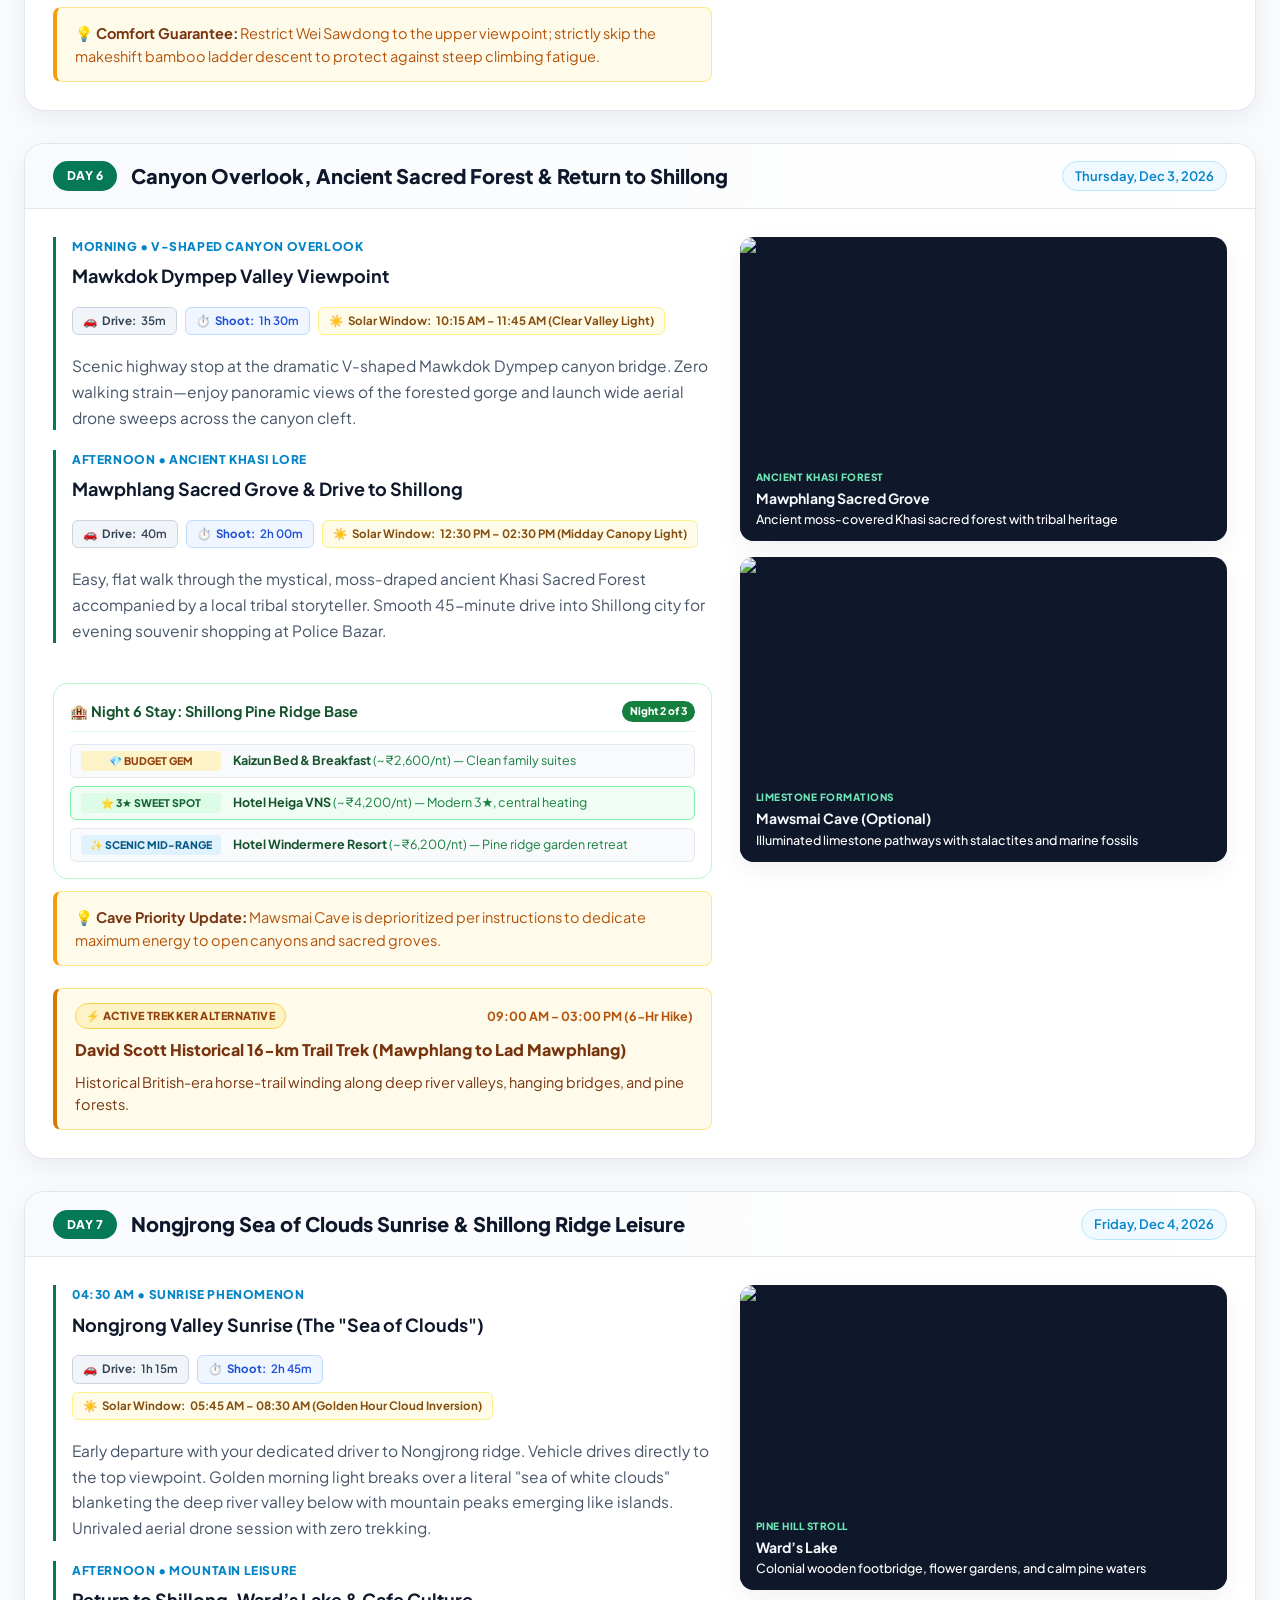
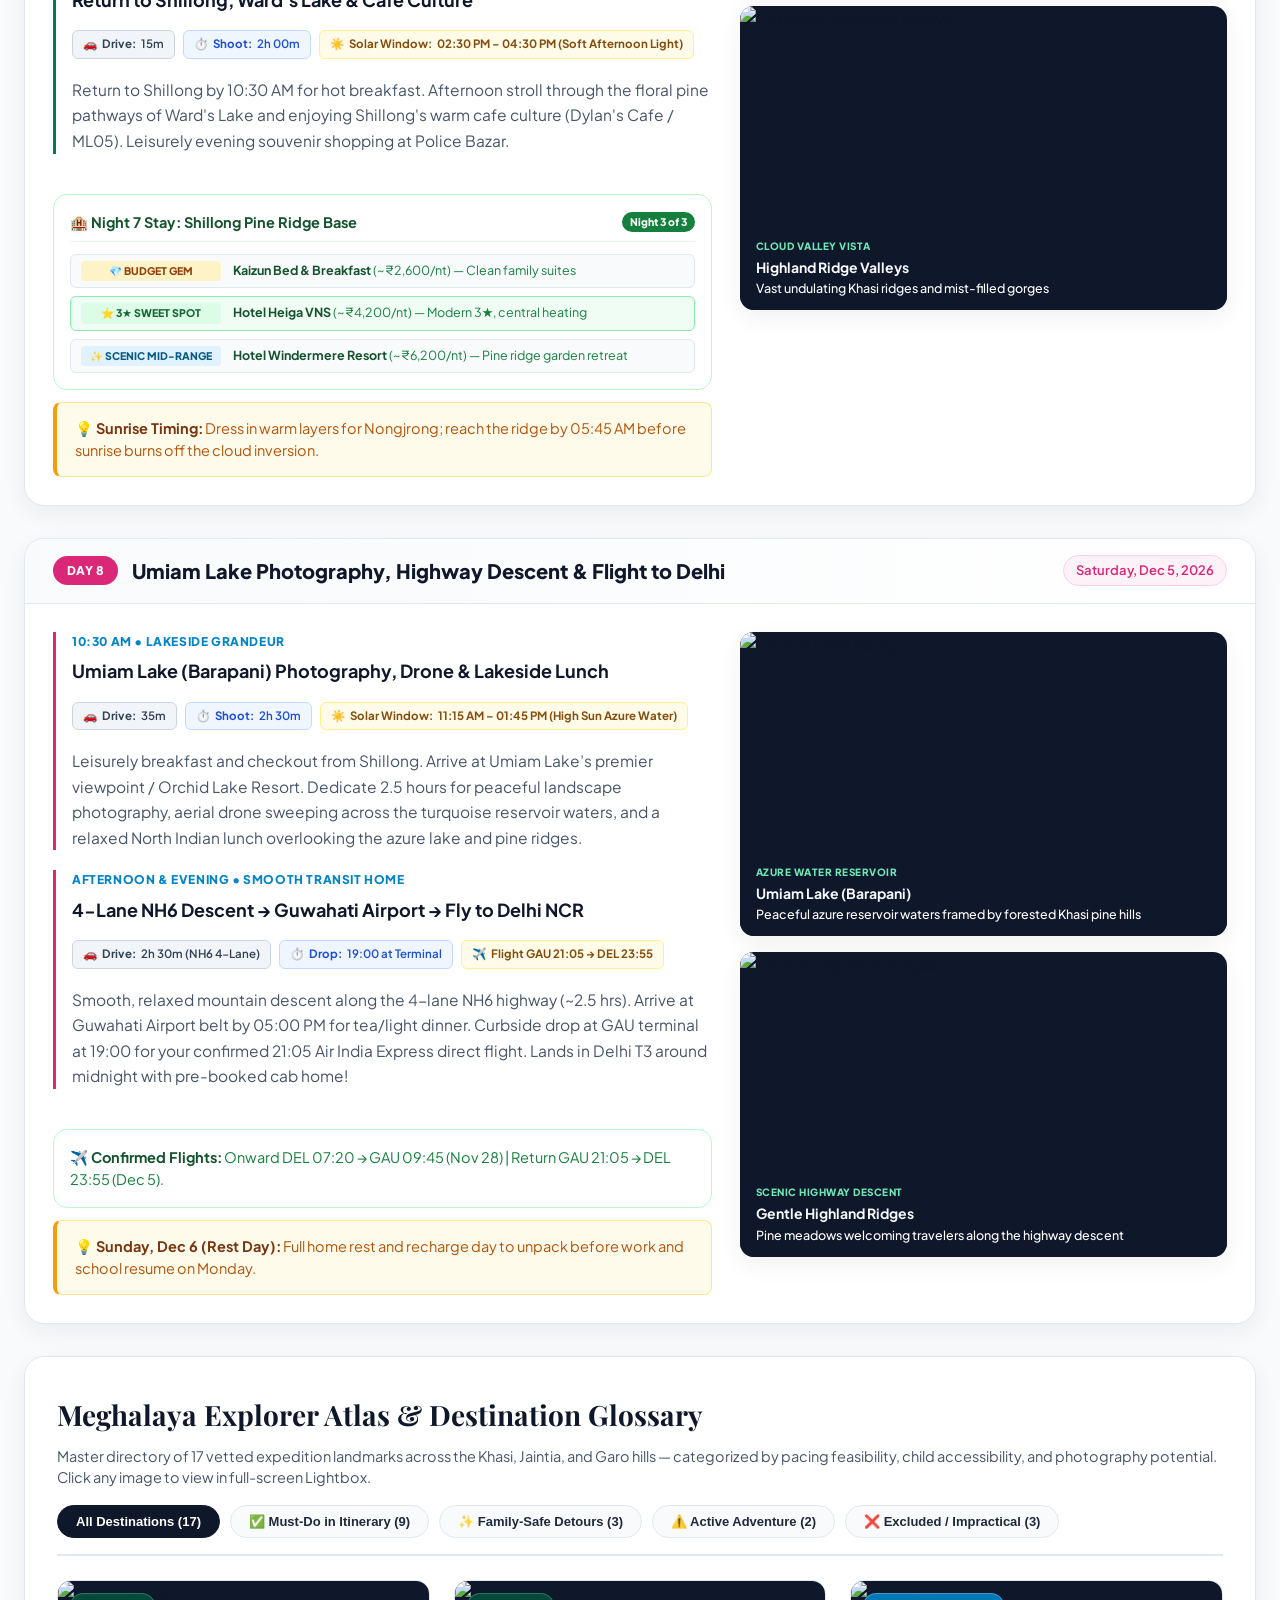
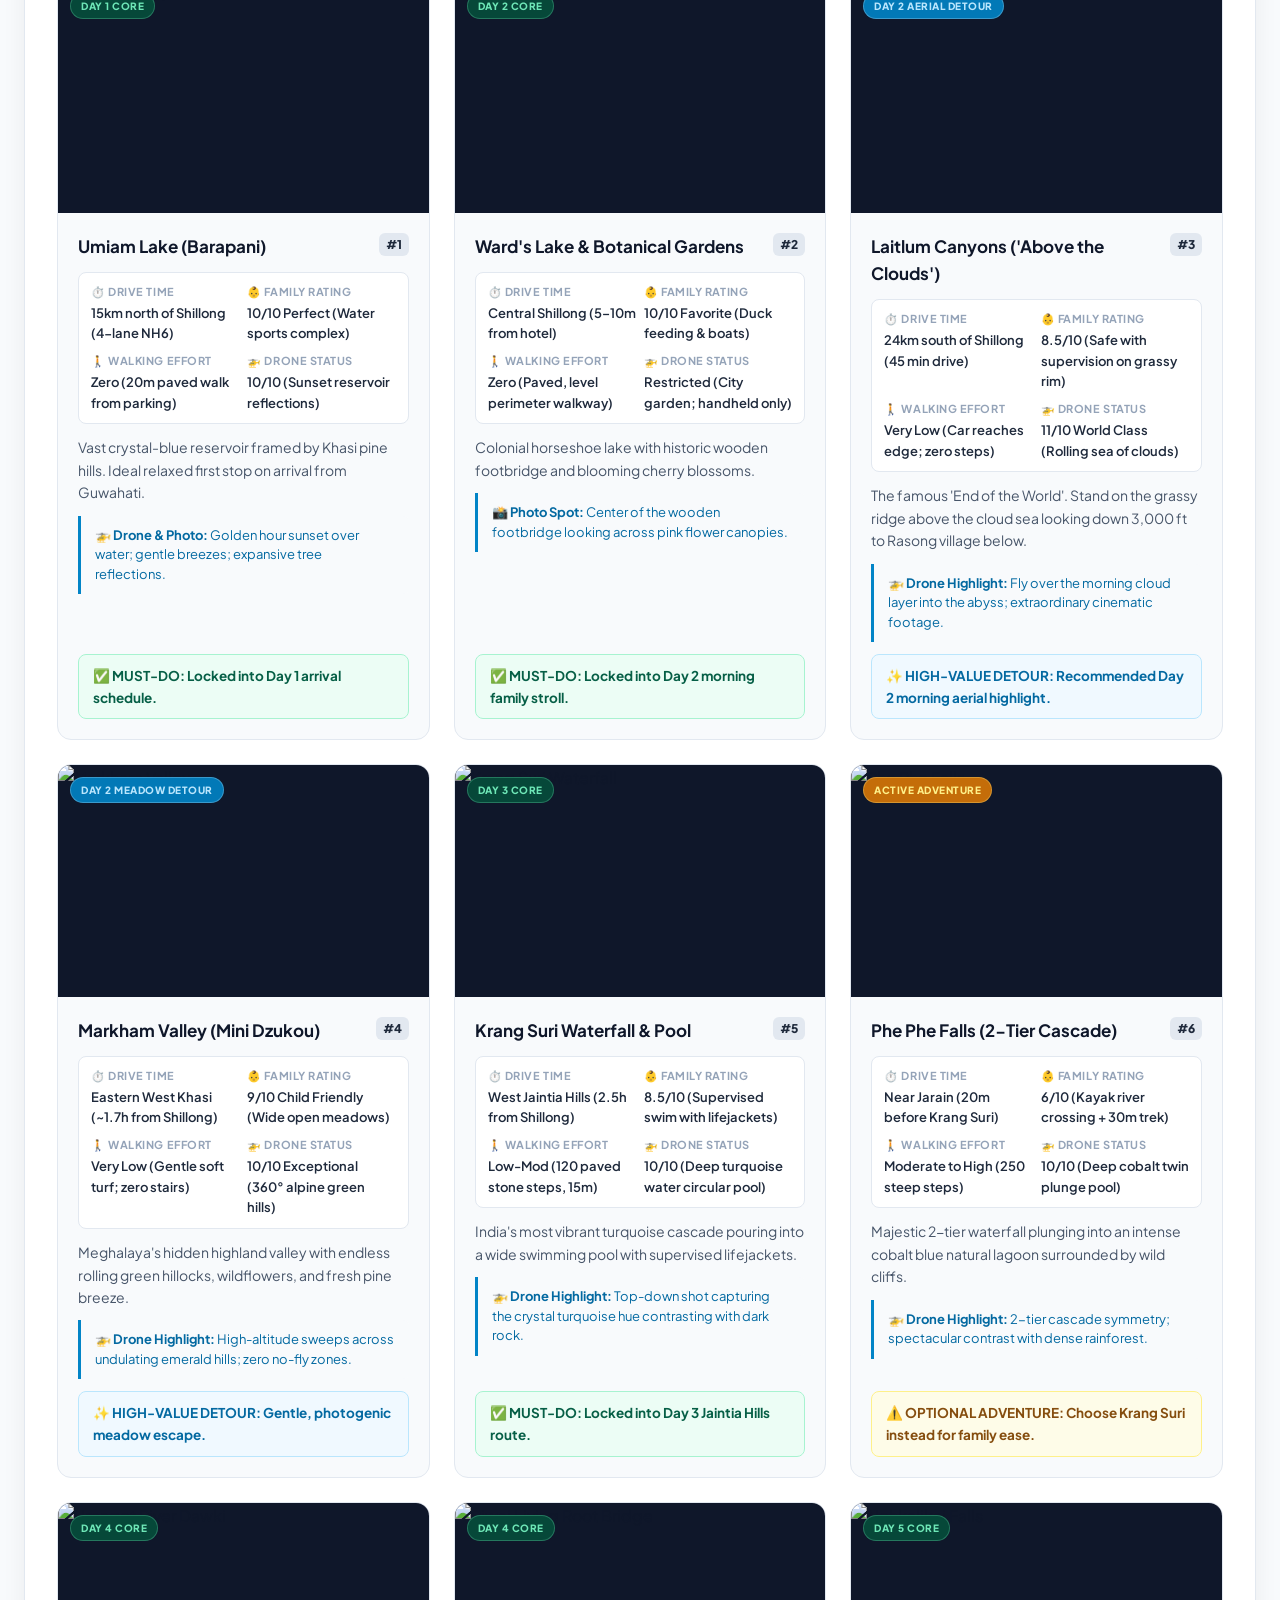
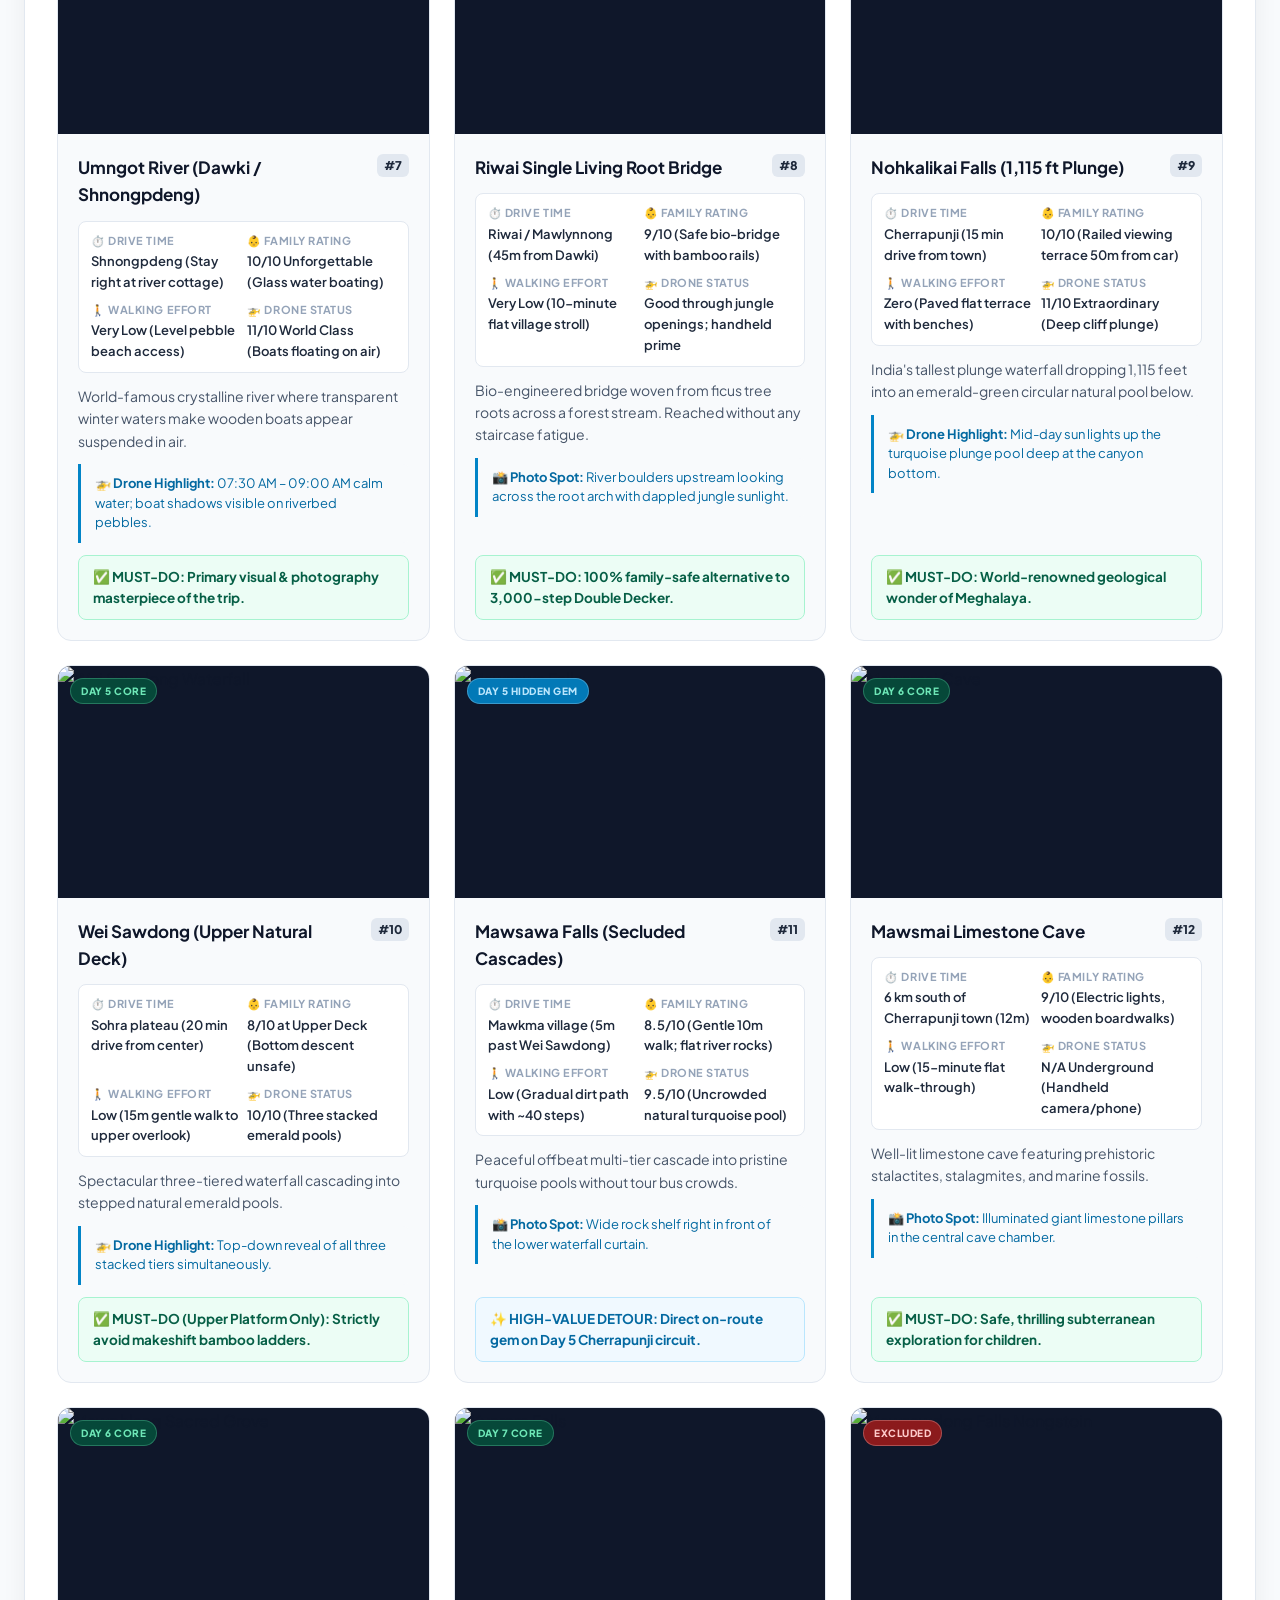
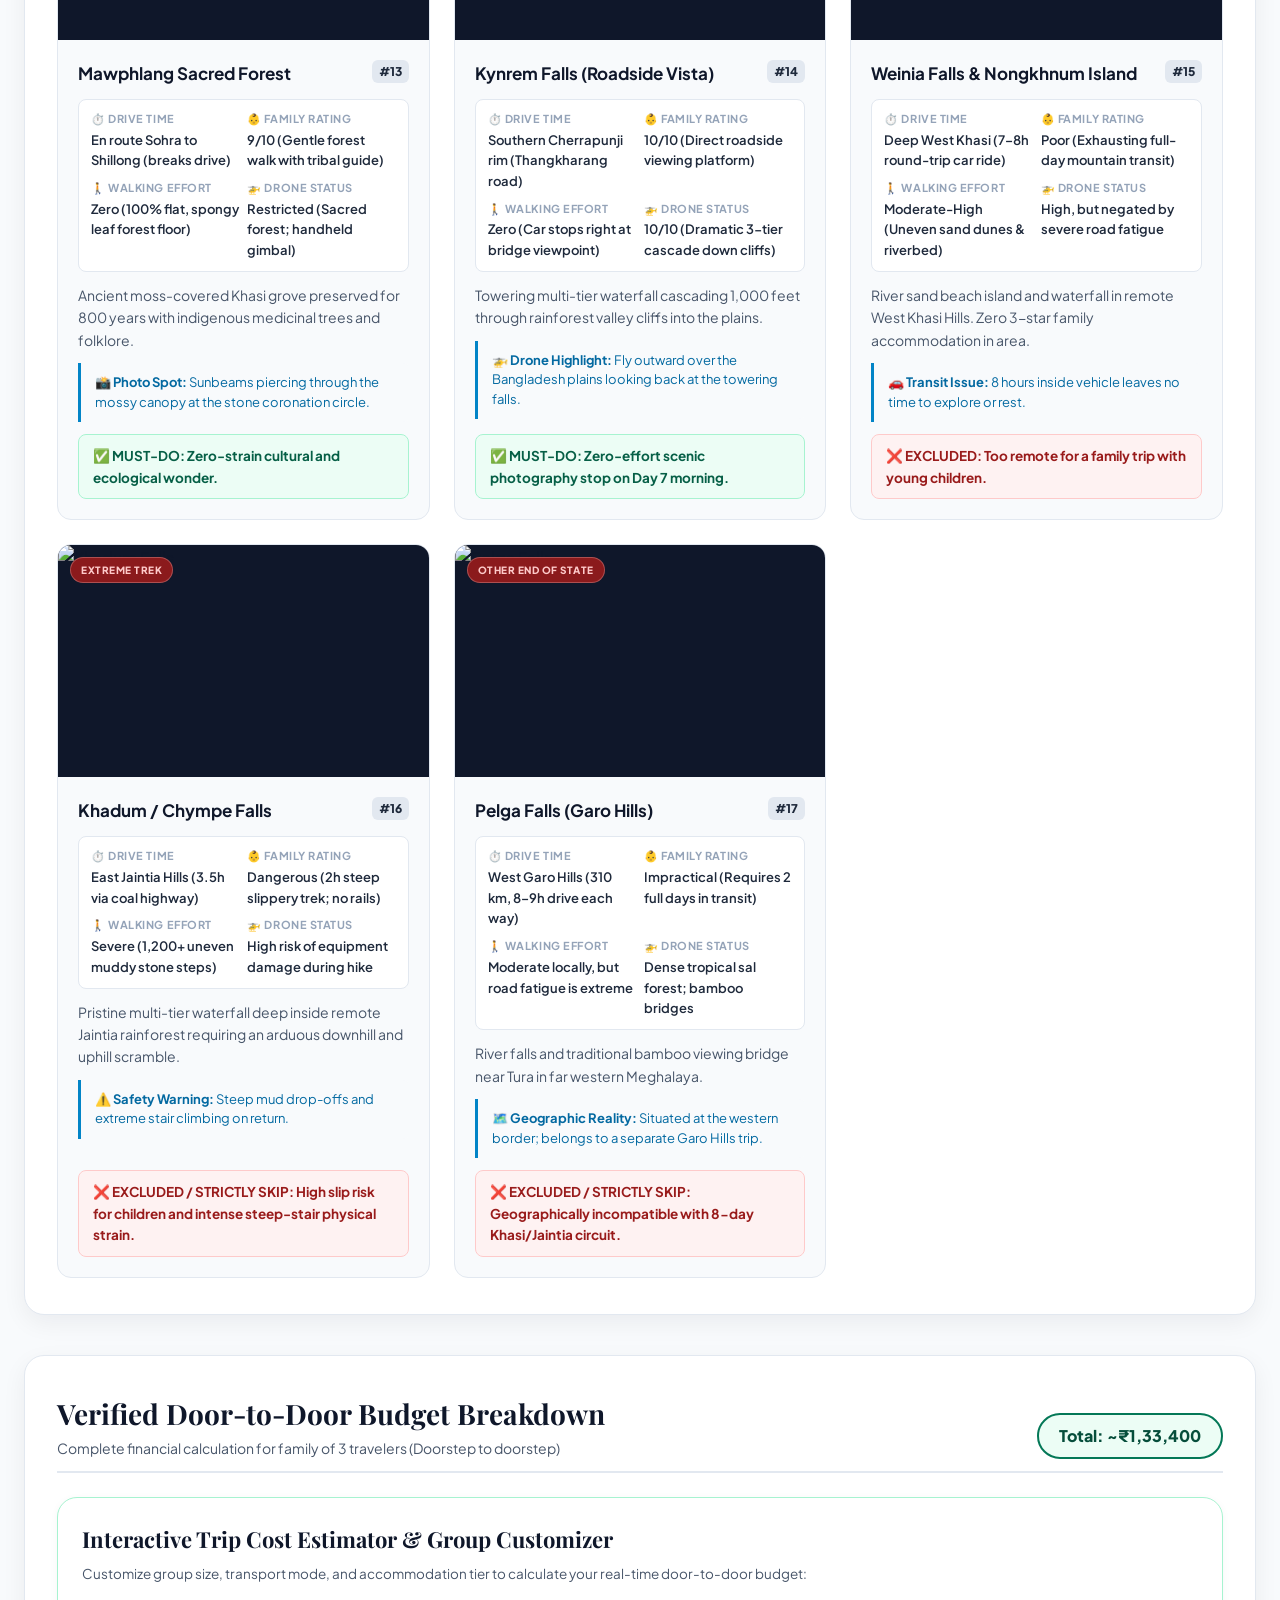
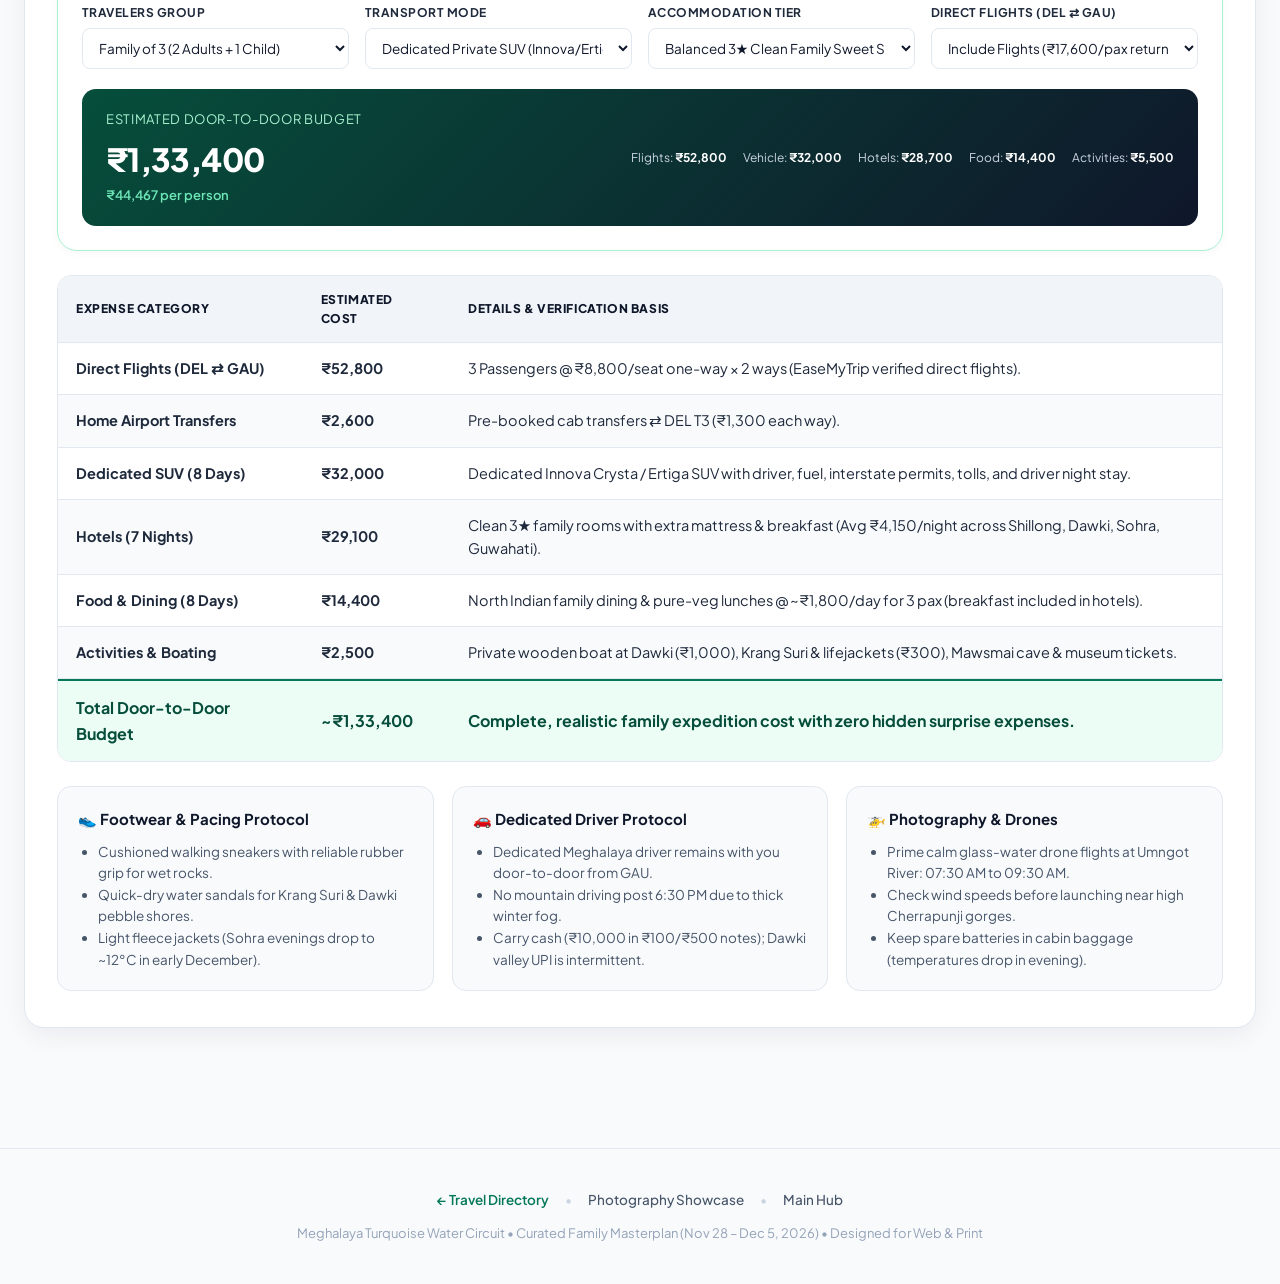
==== commit 5e34551c: "feat(meghalaya): add persona mode switcher, solar metrics, 3-tier hotel choices, and dynamic budget " ====
--- a/meghalaya-blue-water-circuit.html
+++ b/meghalaya-blue-water-circuit.html
@@ -5,10 +5,10 @@
   <meta name="viewport" content="width=device-width, initial-scale=1.0">
   <title>Meghalaya Turquoise Water Circuit — 8-Day Family Expedition</title>
   <link rel="icon" type="image/svg+xml" href="favicon.svg">
+  <link rel="stylesheet" href="assets/css/travel-theme.css">
   <link rel="preconnect" href="https://fonts.googleapis.com">
   <link rel="preconnect" href="https://fonts.gstatic.com" crossorigin>
-  <link href="https://fonts.googleapis.com/css2?family=Cinzel:wght@600;700&family=Inter:wght@300;400;500;600;700;800&family=Plus+Jakarta+Sans:wght@300;400;500;600;700;800&family=Playfair+Display:ital,wght@0,600;0,700;1,600&display=swap" rel="stylesheet">
-  <link rel="stylesheet" href="assets/css/travel-theme.css">
+  <link href="https://fonts.googleapis.com/css2?family=Plus+Jakarta+Sans:wght@300;400;500;600;700;800&family=Playfair+Display:ital,wght@0,600;0,700;1,600&display=swap" rel="stylesheet">
   <style>
     :root {
       --primary: #047857;
@@ -1410,7 +1410,307 @@
       font-weight: 500;
     }
 
-  </style>
+  
+    /* Persona Tabs & Expedition Style Switcher */
+    .persona-selector-container {
+      background: #ffffff;
+      border: 1px solid var(--gray-200);
+      border-radius: var(--radius-lg);
+      padding: 24px;
+      margin: 24px 0 32px 0;
+      box-shadow: var(--shadow-sm);
+    }
+    .persona-selector-header {
+      margin-bottom: 20px;
+    }
+    .persona-selector-badge {
+      display: inline-block;
+      background: var(--primary-light);
+      color: var(--primary);
+      font-size: 11px;
+      font-weight: 800;
+      text-transform: uppercase;
+      letter-spacing: 0.05em;
+      padding: 4px 10px;
+      border-radius: 9999px;
+      margin-bottom: 8px;
+    }
+    .persona-selector-title {
+      font-family: 'Playfair Display', Georgia, serif;
+      font-size: 24px;
+      color: var(--dark);
+      margin: 0 0 6px 0;
+    }
+    .persona-selector-desc {
+      font-size: 14px;
+      color: var(--gray-600);
+      margin: 0;
+      line-height: 1.5;
+    }
+    .persona-tabs-grid {
+      display: grid;
+      grid-template-columns: repeat(auto-fit, minmax(220px, 1fr));
+      gap: 12px;
+      margin-top: 16px;
+    }
+    .persona-tab-btn {
+      display: flex;
+      align-items: center;
+      gap: 12px;
+      background: var(--gray-50);
+      border: 1.5px solid var(--gray-200);
+      border-radius: var(--radius-md);
+      padding: 12px 14px;
+      cursor: pointer;
+      text-align: left;
+      transition: all 0.2s ease;
+      font-family: inherit;
+    }
+    .persona-tab-btn:hover {
+      background: #ffffff;
+      border-color: var(--primary);
+      transform: translateY(-2px);
+      box-shadow: var(--shadow-sm);
+    }
+    .persona-tab-btn.active {
+      background: #ecfdf5;
+      border-color: #047857;
+      box-shadow: 0 0 0 2px rgba(4, 120, 87, 0.2);
+    }
+    .persona-tab-icon {
+      font-size: 26px;
+      flex-shrink: 0;
+    }
+    .persona-tab-name {
+      display: block;
+      font-size: 13.5px;
+      font-weight: 700;
+      color: var(--dark);
+    }
+    .persona-tab-sub {
+      display: block;
+      font-size: 11px;
+      color: var(--gray-600);
+      margin-top: 2px;
+      line-height: 1.3;
+    }
+    .persona-banner {
+      margin-top: 20px;
+      padding: 16px 20px;
+      background: linear-gradient(135deg, #f0fdf4 0%, #ecfdf5 100%);
+      border: 1px solid #a7f3d0;
+      border-radius: var(--radius-md);
+      font-size: 13.5px;
+      color: #064e3b;
+      line-height: 1.55;
+    }
+    .persona-banner strong {
+      color: #047857;
+    }
+
+    /* Leg Metrics Strip (Drive, Shoot, Solar Window) */
+    .leg-metrics-strip {
+      display: flex;
+      flex-wrap: wrap;
+      gap: 8px;
+      margin: 10px 0 12px 0;
+    }
+    .metric-pill {
+      display: inline-flex;
+      align-items: center;
+      gap: 5px;
+      font-size: 11.5px;
+      font-weight: 600;
+      padding: 4px 10px;
+      border-radius: 6px;
+      background: var(--gray-100);
+      color: var(--gray-800);
+      border: 1px solid var(--gray-200);
+    }
+    .metric-pill.drive-pill {
+      background: #f1f5f9;
+      color: #334155;
+      border-color: #cbd5e1;
+    }
+    .metric-pill.shoot-pill {
+      background: #eff6ff;
+      color: #1d4ed8;
+      border-color: #bfdbfe;
+    }
+    .metric-pill.solar-pill {
+      background: #fefce8;
+      color: #854d0e;
+      border-color: #fef08a;
+      font-weight: 700;
+    }
+
+    /* 3-Tier Hotel Layout */
+    .hotel-card {
+      background: #ffffff;
+      border: 1.5px solid #bbf7d0;
+      border-radius: var(--radius-md);
+      padding: 16px;
+      margin-top: 14px;
+    }
+    .hotel-card-title-row {
+      display: flex;
+      justify-content: space-between;
+      align-items: center;
+      margin-bottom: 12px;
+      padding-bottom: 8px;
+      border-bottom: 1px solid #dcfce7;
+    }
+    .hotel-stay-pill {
+      font-size: 10.5px;
+      font-weight: 800;
+      background: #15803d;
+      color: #ffffff;
+      padding: 2px 8px;
+      border-radius: 9999px;
+    }
+    .hotel-tiers-list {
+      display: flex;
+      flex-direction: column;
+      gap: 8px;
+    }
+    .hotel-tier-row {
+      display: grid;
+      grid-template-columns: 140px 1fr;
+      align-items: baseline;
+      gap: 12px;
+      font-size: 12.5px;
+      padding: 6px 10px;
+      border-radius: 6px;
+      background: #f8fafc;
+      border: 1px solid #e2e8f0;
+    }
+    @media (max-width: 640px) {
+      .hotel-tier-row {
+        grid-template-columns: 1fr;
+        gap: 4px;
+      }
+    }
+    .hotel-tier-row.recommended {
+      background: #f0fdf4;
+      border-color: #86efac;
+    }
+    .tier-badge {
+      font-size: 10.5px;
+      font-weight: 800;
+      text-transform: uppercase;
+      padding: 2px 6px;
+      border-radius: 4px;
+      display: inline-block;
+      text-align: center;
+    }
+    .tier-badge.gem {
+      background: #fef3c7;
+      color: #92400e;
+    }
+    .tier-badge.sweet {
+      background: #dcfce7;
+      color: #166534;
+    }
+    .tier-badge.mid {
+      background: #e0f2fe;
+      color: #075985;
+    }
+
+    /* Dynamic Trip Budget Calculator */
+    .calculator-container {
+      background: #ffffff;
+      border: 1.5px solid var(--primary-border);
+      border-radius: var(--radius-lg);
+      padding: 24px;
+      margin-bottom: 24px;
+      box-shadow: var(--shadow-sm);
+    }
+    .calc-header {
+      margin-bottom: 18px;
+    }
+    .calc-title {
+      font-family: 'Playfair Display', Georgia, serif;
+      font-size: 22px;
+      color: var(--dark);
+      margin: 0 0 6px 0;
+    }
+    .calc-desc {
+      font-size: 13.5px;
+      color: var(--gray-600);
+      margin: 0;
+    }
+    .calc-grid {
+      display: grid;
+      grid-template-columns: repeat(auto-fit, minmax(220px, 1fr));
+      gap: 16px;
+      margin-bottom: 20px;
+    }
+    .calc-group {
+      display: flex;
+      flex-direction: column;
+      gap: 6px;
+    }
+    .calc-label {
+      font-size: 12px;
+      font-weight: 700;
+      color: var(--gray-800);
+      text-transform: uppercase;
+      letter-spacing: 0.04em;
+    }
+    .calc-select {
+      padding: 10px 12px;
+      border: 1.5px solid var(--gray-200);
+      border-radius: var(--radius-sm);
+      font-size: 13.5px;
+      font-family: inherit;
+      color: var(--dark);
+      background: #ffffff;
+      outline: none;
+      transition: border-color 0.2s;
+    }
+    .calc-select:focus {
+      border-color: var(--primary);
+    }
+    .calc-results-box {
+      background: linear-gradient(135deg, #064e3b 0%, #0f172a 100%);
+      color: #ffffff;
+      border-radius: var(--radius-md);
+      padding: 20px 24px;
+      display: flex;
+      justify-content: space-between;
+      align-items: center;
+      flex-wrap: wrap;
+      gap: 16px;
+    }
+    .calc-res-title {
+      font-size: 13px;
+      color: #a7f3d0;
+      text-transform: uppercase;
+      letter-spacing: 0.05em;
+      margin-bottom: 4px;
+    }
+    .calc-grand-total {
+      font-size: 32px;
+      font-weight: 800;
+      color: #ffffff;
+      letter-spacing: -0.02em;
+    }
+    .calc-pp-pill {
+      font-size: 13px;
+      color: #6ee7b7;
+      font-weight: 600;
+    }
+    .calc-breakdown-row {
+      display: flex;
+      gap: 16px;
+      flex-wrap: wrap;
+      font-size: 12px;
+      color: #cbd5e1;
+    }
+    .calc-breakdown-item strong {
+      color: #ffffff;
+    }
+</style>
 </head>
 <body>
 
@@ -1428,7 +1728,6 @@
       <span class="brand-badge">8D / 7N Family Circuit</span>
     </div>
     <nav class="nav-links">
-      <a href="../" class="nav-link" style="color: #cbd5e1;">Main Hub</a>
       <a href="#overview" class="nav-link">Overview</a>
       <a href="#itinerary" class="nav-link">Itinerary</a>
       <a href="#atlas" class="nav-link">Explorer Atlas</a>
@@ -1499,9 +1798,9 @@
 
       <div class="philosophy-card">
         <div class="ph-icon">✈️</div>
-        <h3>Guwahati Airport Buffer Hub</h3>
+        <h3>Confirmed 21:05 Flight Logistics</h3>
         <p>
-          Staying at a 3★ hotel 10 minutes from Guwahati Airport on Friday night (Dec 4) completely eliminates the risk of missed morning flights due to mountain highway truck jams or winter fog.
+          Confirmed Air India Express night departure (21:05 GAU → DEL) eliminates the Guwahati transit overnight stay, unlocking a full day at Nongjrong and relaxed Umiam Lake photography on Day 8 before airport drop.
         </p>
       </div>
     </section>
@@ -1514,7 +1813,7 @@
       </div>
     </div>
 
-    <!-- Day 1 -->
+        <!-- Day 1 -->
     <article class="day-card" id="day-1">
       <div class="day-header-strip">
         <div class="day-badge-title">
@@ -1528,64 +1827,81 @@
           <div class="leg-card">
             <span class="leg-time">05:30 AM • Departure Leg</span>
             <h4 class="leg-title">Delhi NCR Departure → Delhi Airport (T3) → Guwahati</h4>
+            <div class="leg-metrics-strip">
+              <span class="metric-pill drive-pill">🚗 <strong>Drive:</strong> 1h 00m to DEL T3</span>
+              <span class="metric-pill shoot-pill">⏱️ <strong>Flight:</strong> 2h 25m Direct</span>
+              <span class="metric-pill solar-pill">✈️ <strong>Flight DEL 07:20 → GAU 09:45</strong></span>
+            </div>
             <p class="leg-desc">
-              Pre-booked cab from home to T3 (~1 hr). Board direct morning flight to Guwahati Airport (GAU). Your dedicated driver with Innova Crysta / Ertiga SUV meets your family right at the terminal arrivals gate.
+              Pre-booked cab from home to T3. Direct morning flight lands at Guwahati Airport (GAU) at 09:45 AM. Your dedicated driver with Innova Crysta / Ertiga SUV meets your family at terminal arrivals.
             </p>
-            <span class="pill pill-flight">Direct Flight DEL ⇄ GAU</span>
           </div>
 
           <div class="leg-card">
             <span class="leg-time">Afternoon • Scenic Mountain Climb</span>
             <h4 class="leg-title">Smooth 4-Lane NH6 Highway & Sunset at Umiam Lake</h4>
+            <div class="leg-metrics-strip">
+              <span class="metric-pill drive-pill">🚗 <strong>Drive:</strong> 2h 30m</span>
+              <span class="metric-pill shoot-pill">⏱️ <strong>Shoot:</strong> 2h 00m</span>
+              <span class="metric-pill solar-pill">☀️ <strong>Solar Window:</strong> 03:30 PM – 05:15 PM (Golden Hour)</span>
+            </div>
             <p class="leg-desc">
-              Ascend the well-paved 4-lane highway into the Khasi Hills (~2.5 hrs). Arrive at magnificent Umiam Lake (Barapani) during the golden hour for sweeping water vistas, sunset photography, and steaming ginger chai.
+              Ascend the well-paved 4-lane highway into the Khasi Hills. Arrive at Umiam Lake (Barapani) during the golden hour for sweeping water reflections, aerial drone wide-angles, and steaming ginger chai.
             </p>
           </div>
 
           <div class="info-boxes-row">
             <div class="hotel-card">
-              <strong>🏨 Night 1 Stay (Shillong):</strong> Premium family room at Hotel Heiga / Windermere / Kaizun B&B. Dinner at hotel or City Hut Dhaba (hot North Indian dal, paneer, roti).
+              <div class="hotel-card-title-row">
+                <strong>🏨 Night 1 Stay: Shillong / Umiam Lake Base</strong>
+                <span class="hotel-stay-pill">1 Night</span>
+              </div>
+              <div class="hotel-tiers-list">
+                <div class="hotel-tier-row">
+                  <span class="tier-badge gem">💎 Budget Gem</span>
+                  <span class="tier-hotel-name"><strong>Kaizun Bed & Breakfast</strong> (~₹2,600/nt) — Clean family suites, pine residential area, geyser & heater</span>
+                </div>
+                <div class="hotel-tier-row recommended">
+                  <span class="tier-badge sweet">⭐ 3★ Sweet Spot</span>
+                  <span class="tier-hotel-name"><strong>Hotel Heiga VNS</strong> (~₹4,200/nt) — Modern 3★, elevator, plush triple bed, electric heater, parking</span>
+                </div>
+                <div class="hotel-tier-row">
+                  <span class="tier-badge mid">✨ Scenic Mid-Range</span>
+                  <span class="tier-hotel-name"><strong>Hotel Windermere Resort</strong> (~₹6,200/nt) — Pine ridge garden retreat, large wooden rooms</span>
+                </div>
+              </div>
             </div>
             <div class="pro-tip-card">
               <strong>💡 Driver Coordination:</strong> Dedicated vehicle & driver remains with your family from airport pickup through final drop.
             </div>
-
             <div class="strenuous-option-card">
               <div class="strenuous-header">
-                <span class="strenuous-pill">⚡ Optional Strenuous Challenge</span>
+                <span class="strenuous-pill">⚡ Active Trekker Alternative</span>
                 <span class="strenuous-time">02:30 PM – 04:30 PM (2-Hr Window)</span>
               </div>
-              <div class="strenuous-title-row">
-                <h5 class="strenuous-title">Umiam Watersports Island Kayaking & Shoreline Scramble</h5>
-                <a href="#atlas-umiam" class="strenuous-atlas-link" onclick="filterAtlas('adventure')">Atlas Details ↗</a>
-              </div>
-              <p class="strenuous-desc">
-                If arriving ahead of schedule at Umiam Lake, high-energy travelers can rent open kayaks from the Water Sports Complex to paddle across to Lumpongdeng Island, followed by an unpaved shoreline scramble over submerged boulders.
-              </p>
-              <div class="strenuous-reason-box">
-                <strong>⚠️ Why Excluded from Baseline:</strong> Requires sustained upper-body paddling against crosswinds and navigating slippery rocky shorelines. Excluded to keep arrival day relaxed and fatigue-free after the morning flight.
-              </div>
+              <h5 class="strenuous-title">Umiam Watersports Island Kayaking & Shoreline Scramble</h5>
+              <p class="strenuous-desc">Adventurous travelers can rent kayaks to cross to the isolated island pine ridge or scramble along the rugged eastern shoreline boulders.</p>
             </div>
           </div>
         </div>
 
         <div class="day-media">
-          <div class="photo-container" onclick="openLightbox('images/umiam_lake.jpg', 'Umiam Lake (Barapani) — Peaceful reservoir waters framed by forested Khasi pine hills')">
-            <img src="images/umiam_lake.jpg" alt="Umiam Lake Barapani Sunset">
+          <div class="photo-container" onclick="openLightbox('images/umiam_lake.jpg', 'Umiam Lake (Barapani) — Vast azure reservoir framed by forested Khasi pine hills at golden hour')">
+            <img src="images/umiam_lake.jpg" alt="Umiam Lake Barapani">
             <div class="photo-zoom-hint">🔍 Click to enlarge</div>
             <div class="photo-caption">
-              <span class="photo-tag">Golden Hour Panorama</span>
+              <span class="photo-tag">Golden Hour Reservoir</span>
               <strong>Umiam Lake (Barapani)</strong>
-              Peaceful reservoir waters framed by forested Khasi pine hills
-            </div>
-          </div>
-          <div class="photo-container" onclick="openLightbox('images/markham_valley.jpg', 'Markham Valley & Highland Ridges — Gentle undulating pine meadows welcoming travelers to Meghalaya')">
-            <img src="images/markham_valley.jpg" alt="Markham Valley Pine Ridges">
+              Vast azure reservoir framed by forested Khasi pine hills at golden hour
+            </div>
+          </div>
+          <div class="photo-container" onclick="openLightbox('images/markham_valley.jpg', 'Gentle Highland Ridges — Pine meadows welcoming travelers along the highway descent')">
+            <img src="images/markham_valley.jpg" alt="Gentle Highland Ridges">
             <div class="photo-zoom-hint">🔍 Click to enlarge</div>
             <div class="photo-caption">
-              <span class="photo-tag">Scenic Mountain Ascent</span>
-              <strong>Markham Valley & Pine Ridges</strong>
-              Gentle undulating pine meadows welcoming travelers to Meghalaya
+              <span class="photo-tag">Scenic Highway Descent</span>
+              <strong>Gentle Highland Ridges</strong>
+              Pine meadows welcoming travelers along the highway descent
             </div>
           </div>
         </div>
@@ -1597,65 +1913,74 @@
       <div class="day-header-strip">
         <div class="day-badge-title">
           <span class="day-number-pill">Day 2</span>
-          <span class="day-name">Shillong City Aesthetics, Air Force Museum & Markham Valley</span>
+          <span class="day-name">Laitlum Grand Canyons & Scenic Descent to Dawki River</span>
         </div>
         <span class="day-meta-tag">Sunday, Nov 29, 2026</span>
       </div>
       <div class="day-grid">
         <div class="day-details">
           <div class="leg-card">
-            <span class="leg-time">Morning • Flat Nature Stroll</span>
-            <h4 class="leg-title">Colonial Ward's Lake & Optional Markham Valley Ridge Drive</h4>
+            <span class="leg-time">Morning • Edge-of-the-World Ridge</span>
+            <h4 class="leg-title">Laitlum Grand Canyons (5,400 ft Canyon Overlook)</h4>
+            <div class="leg-metrics-strip">
+              <span class="metric-pill drive-pill">🚗 <strong>Drive:</strong> 45m from Shillong</span>
+              <span class="metric-pill shoot-pill">⏱️ <strong>Shoot:</strong> 2h 45m</span>
+              <span class="metric-pill solar-pill">☀️ <strong>Solar Window:</strong> 09:15 AM – 12:00 PM (Crisp Morning Light)</span>
+            </div>
             <p class="leg-desc">
-              A tranquil morning stroll around colonial Ward's Lake over level stone paths. Cross historic wooden bridges, feed the ducks with the family, and enjoy blooming cherry trees. Optional scenic morning drive through the undulating pine hills of Markham Valley.
+              Morning sun illuminates the eastern face of the 3,000-ft Rasong gorge. Crisp aerial drone sweep along the cliff rim with zero wind turbulence. Flat walking for family on the grassy meadow.
             </p>
           </div>
 
           <div class="leg-card">
-            <span class="leg-time">Afternoon • Aviation & Waterfalls</span>
-            <h4 class="leg-title">Air Force Museum & Elephant Falls Walkway</h4>
+            <span class="leg-time">Afternoon • Valley Descent</span>
+            <h4 class="leg-title">Scenic Highway Descent to Shnongpdeng River Beach</h4>
+            <div class="leg-metrics-strip">
+              <span class="metric-pill drive-pill">🚗 <strong>Drive:</strong> 2h 15m</span>
+              <span class="metric-pill shoot-pill">⏱️ <strong>Shoot:</strong> 1h 30m</span>
+              <span class="metric-pill solar-pill">☀️ <strong>Solar Window:</strong> 03:45 PM – 05:15 PM (Late Afternoon Canyon Light)</span>
+            </div>
             <p class="leg-desc">
-              Explore Upper Shillong Air Force Museum featuring real MiG fighter aircraft, defense missiles, and cockpit exhibits (a thrilling interactive experience for kids and aviation enthusiasts). Followed by a leisurely paved walk with secure handrails at Elephant Falls.
+              Descend through rolling Jaintia grasslands to the Umngot River gorge. Check into your riverside cottage. Scout camera angles along the white pebble beach and shoot low-altitude drone b-roll of wooden boats.
             </p>
           </div>
 
           <div class="info-boxes-row">
             <div class="hotel-card">
-              <strong>🏨 Night 2 Stay (Shillong):</strong> Same Shillong hotel. Rest early and pack bags for tomorrow’s scenic crossing into the Jaintia Hills.
+              <div class="hotel-card-title-row">
+                <strong>🏨 Night 2 Stay: Dawki / Shnongpdeng River Base</strong>
+                <span class="hotel-stay-pill">Night 1 of 2</span>
+              </div>
+              <div class="hotel-tiers-list">
+                <div class="hotel-tier-row">
+                  <span class="tier-badge gem">💎 Budget Gem</span>
+                  <span class="tier-hotel-name"><strong>Marvel's Homestay</strong> (~₹2,400/nt) — Spotless riverside rooms, attached western bath, geyser</span>
+                </div>
+                <div class="hotel-tier-row recommended">
+                  <span class="tier-badge sweet">⭐ 3★ Sweet Spot</span>
+                  <span class="tier-hotel-name"><strong>Betelnut Resort</strong> (~₹3,600/nt) — Solid stone cottage, private river balcony, hot geyser, parking</span>
+                </div>
+                <div class="hotel-tier-row">
+                  <span class="tier-badge mid">✨ Scenic Mid-Range</span>
+                  <span class="tier-hotel-name"><strong>Enchanting Dawki Resort</strong> (~₹4,800/nt) — Elevated cliff cottages with panoramic river gorge view</span>
+                </div>
+              </div>
             </div>
             <div class="pro-tip-card">
-              <strong>💡 Zero Stair Fatigue:</strong> Ward's Lake and Air Force Museum are 100% paved flat surfaces with zero hiking strain.
-            </div>
-
+              <strong>💡 Zero Stair Fatigue:</strong> Laitlum top rim is 100% flat grassy meadow; Shnongpdeng beach has level paved pathway.
+            </div>
             <div class="strenuous-option-card">
               <div class="strenuous-header">
-                <span class="strenuous-pill">⚡ Optional Strenuous Challenge</span>
+                <span class="strenuous-pill">⚡ Active Trekker Alternative</span>
                 <span class="strenuous-time">01:30 PM – 04:30 PM (3-Hr Window)</span>
               </div>
-              <div class="strenuous-title-row">
-                <h5 class="strenuous-title">Laitlum Canyons: The 3,000-Step Rasong Gorge Descent</h5>
-                <a href="#atlas-laitlum" class="strenuous-atlas-link" onclick="filterAtlas('adventure')">Atlas Details ↗</a>
-              </div>
-              <p class="strenuous-desc">
-                After the museum, your driver can take you to Laitlum ridge (45 min drive). While the top 5,400 ft rim is flat with panoramic cloud inversion views, energetic trekkers can descend the steep, zigzagging stone-hewn stairway (1,200+ rocky steps into the 3,000 ft abyss) connecting to isolated Rasong village.
-              </p>
-              <div class="strenuous-reason-box">
-                <strong>⚠️ Why Excluded from Baseline:</strong> The return ascent demands grueling quad and knee stamina over narrow, uneven stone steps with sheer drops. Excluded from family baseline to prevent leg exhaustion early in the trip.
-              </div>
+              <h5 class="strenuous-title">Laitlum Canyons: The 3,000-Step Rasong Gorge Descent</h5>
+              <p class="strenuous-desc">High-stamina trekkers can descend the steep, zigzagging stone stairway (1,200+ rocky steps into the 3,000 ft abyss) connecting to isolated Rasong village.</p>
             </div>
           </div>
         </div>
 
         <div class="day-media">
-          <div class="photo-container" onclick="openLightbox('images/wards_lake.jpg', 'Ward\'s Lake & Botanical Gardens — Charming wooden footbridge over serene waters with cherry blossoms')">
-            <img src="images/wards_lake.jpg" alt="Ward's Lake Shillong">
-            <div class="photo-zoom-hint">🔍 Click to enlarge</div>
-            <div class="photo-caption">
-              <span class="photo-tag">Colonial Heritage</span>
-              <strong>Ward's Lake & Botanical Gardens</strong>
-              Charming wooden footbridge over serene waters with cherry blossoms
-            </div>
-          </div>
           <div class="photo-container" onclick="openLightbox('images/laitlum_canyons.jpg', 'Laitlum Canyons & Gorge — Endless edge-of-the-world panoramic ridges overlooking deep misty valleys')">
             <img src="images/laitlum_canyons.jpg" alt="Laitlum Canyons Gorge Panorama">
             <div class="photo-zoom-hint">🔍 Click to enlarge</div>
@@ -1665,6 +1990,15 @@
               Endless panoramic ridges overlooking deep misty green valleys
             </div>
           </div>
+          <div class="photo-container" onclick="openLightbox('images/dawki.jpg', 'Umngot River (Dawki) — Crystal-clear transparent waters where boats appear to float in air')">
+            <img src="images/dawki.jpg" alt="Transparent Umngot River Dawki">
+            <div class="photo-zoom-hint">🔍 Click to enlarge</div>
+            <div class="photo-caption">
+              <span class="photo-tag">Glass Water Boating</span>
+              <strong>Umngot River (Dawki)</strong>
+              Crystal-clear transparent waters where boats appear to float in air
+            </div>
+          </div>
         </div>
       </div>
     </article>
@@ -1674,58 +2008,75 @@
       <div class="day-header-strip">
         <div class="day-badge-title">
           <span class="day-number-pill">Day 3</span>
-          <span class="day-name">Sapphire Waterfalls of Jaintia Hills & Riverside Beach</span>
+          <span class="day-name">Peak Overhead Sun Glass Boating & Krang Suri Turquoise Pool</span>
         </div>
         <span class="day-meta-tag">Monday, Nov 30, 2026</span>
       </div>
       <div class="day-grid">
         <div class="day-details">
           <div class="leg-card">
-            <span class="leg-time">Morning • Turquoise Natural Pool</span>
-            <h4 class="leg-title">Scenic Drive to Krang Suri Waterfall & Guided Swim</h4>
+            <span class="leg-time">Midday • Peak Optical Transparency</span>
+            <h4 class="leg-title">Umngot River (Dawki) Private Glass Wooden Boat Shoot</h4>
+            <div class="leg-metrics-strip">
+              <span class="metric-pill drive-pill">🚗 <strong>Drive:</strong> 0m (On-Site)</span>
+              <span class="metric-pill shoot-pill">⏱️ <strong>Shoot:</strong> 2h 45m</span>
+              <span class="metric-pill solar-pill">☀️ <strong>Solar Window:</strong> 10:30 AM – 01:15 PM (Direct Overhead Sun & CPL)</span>
+            </div>
             <p class="leg-desc">
-              Drive 2.5 hours through rolling Jaintia grasslands. Descend a gentle 15-minute paved stone path to the bluest natural swimming pool in India. Safe, lifejacket-assisted swimming for family members supervised by local tourism wardens.
+              Sun is directly overhead, eliminating surface reflection and illuminating the riverbed 15 ft deep. Private wooden boat ride: use your CPL filter to capture the iconic "floating boat" effect with visible dark shadow on river pebbles. Drone captures aerial fly-throughs along the gorge.
             </p>
-            <span class="pill pill-hike">Easy 15m Paved Steps</span>
           </div>
 
           <div class="leg-card">
-            <span class="leg-time">Afternoon • Valley Descent</span>
-            <h4 class="leg-title">Descent to Shnongpdeng (Dawki River Valley)</h4>
+            <span class="leg-time">Afternoon • Vibrant Turquoise Basin</span>
+            <h4 class="leg-title">Krang Suri Waterfall & Natural Pool Swim</h4>
+            <div class="leg-metrics-strip">
+              <span class="metric-pill drive-pill">🚗 <strong>Drive:</strong> 40m</span>
+              <span class="metric-pill shoot-pill">⏱️ <strong>Shoot:</strong> 2h 30m</span>
+              <span class="metric-pill solar-pill">☀️ <strong>Solar Window:</strong> 02:00 PM – 04:30 PM (Sunlit Turquoise Basin)</span>
+            </div>
             <p class="leg-desc">
-              A 1-hour scenic drive down into the Umngot River gorge. Check into a clean riverside cottage with private attached bathroom. Spend a quiet evening along the white pebble beach listening to crystal-clear running water beneath starry winter skies.
+              Drive 40 mins to Krang Suri. Descend a gentle 15-minute paved stone path to India's bluest natural swimming pool. Drone flies directly above the wide curtain cascade; family swimming with lifejackets supervised by wardens.
             </p>
           </div>
 
           <div class="info-boxes-row">
             <div class="hotel-card">
-              <strong>🏨 Night 3 Stay (Shnongpdeng / Dawki):</strong> Riverside family cottage or Betelnut Resort (clean attached bathrooms, peaceful river view).
+              <div class="hotel-card-title-row">
+                <strong>🏨 Night 3 Stay: Dawki / Shnongpdeng River Base</strong>
+                <span class="hotel-stay-pill">Night 2 of 2</span>
+              </div>
+              <div class="hotel-tiers-list">
+                <div class="hotel-tier-row">
+                  <span class="tier-badge gem">💎 Budget Gem</span>
+                  <span class="tier-hotel-name"><strong>Marvel's Homestay</strong> (~₹2,400/nt) — Peaceful riverfront homestay</span>
+                </div>
+                <div class="hotel-tier-row recommended">
+                  <span class="tier-badge sweet">⭐ 3★ Sweet Spot</span>
+                  <span class="tier-hotel-name"><strong>Betelnut Resort</strong> (~₹3,600/nt) — Solid cottage with private balcony</span>
+                </div>
+                <div class="hotel-tier-row">
+                  <span class="tier-badge mid">✨ Scenic Mid-Range</span>
+                  <span class="tier-hotel-name"><strong>Enchanting Dawki Resort</strong> (~₹4,800/nt) — Elevated river gorge cottage</span>
+                </div>
+              </div>
             </div>
             <div class="pro-tip-card">
-              <strong>💡 Safety Protocol:</strong> Lifejackets are mandatory for Krang Suri; the pool edge is calm, shallow, and completely family-friendly.
-            </div>
-
+              <strong>💡 Optical Transparency Secret:</strong> High overhead sunlight between 10:30 AM and 01:15 PM is essential; early morning fog leaves the gorge in shadow.
+            </div>
             <div class="strenuous-option-card">
               <div class="strenuous-header">
-                <span class="strenuous-pill">⚡ Optional Strenuous Challenge</span>
+                <span class="strenuous-pill">⚡ Active Trekker Alternative</span>
                 <span class="strenuous-time">11:30 AM – 02:00 PM (2.5-Hr Window)</span>
               </div>
-              <div class="strenuous-title-row">
-                <h5 class="strenuous-title">Phe Phe Falls: 2-Tier Sapphire Plunge & Cliff Gorge Descent</h5>
-                <a href="#atlas-phephe" class="strenuous-atlas-link" onclick="filterAtlas('adventure')">Atlas Details ↗</a>
-              </div>
-              <p class="strenuous-desc">
-                Located just 20 km from Krang Suri. Midday routing easily permits this addition. It requires a calm river kayak crossing, an unshaded meadow hike, and a steep 250+ unpaved cliff descent down to the breathtaking two-tiered sapphire basin.
-              </p>
-              <div class="strenuous-reason-box">
-                <strong>⚠️ Why Excluded from Baseline:</strong> Demands navigating loose dirt switchbacks and wet river boulders without handrails. Krang Suri provides equal azure beauty via an easy 15-minute paved pathway.
-              </div>
+              <h5 class="strenuous-title">Phe Phe Falls: 2-Tier Sapphire Plunge & Cliff Gorge Descent</h5>
+              <p class="strenuous-desc">Located 20 km from Krang Suri. Requires a kayak crossing, unshaded meadow hike, and steep 250+ unpaved cliff descent down to the two-tiered sapphire basin.</p>
             </div>
           </div>
         </div>
 
         <div class="day-media">
-          <div class="photo-container" onclick="openLightbox('images/krang_suri.jpg', 'Krang Suri Waterfall — Wide curtain cascade dropping into India\'s most vibrant turquoise basin')">
+          <div class="photo-container" onclick="openLightbox('images/krang_suri.jpg', 'Krang Suri Waterfall — Wide curtain cascade dropping into India's most vibrant turquoise basin')">
             <img src="images/krang_suri.jpg" alt="Krang Suri Waterfall">
             <div class="photo-zoom-hint">🔍 Click to enlarge</div>
             <div class="photo-caption">
@@ -1752,65 +2103,74 @@
       <div class="day-header-strip">
         <div class="day-badge-title">
           <span class="day-number-pill">Day 4</span>
-          <span class="day-name">Transparent Glass Boating & Living Root Bridge</span>
+          <span class="day-name">Living Root Bridge & Southern Cliff Cascades of Cherrapunji</span>
         </div>
         <span class="day-meta-tag">Tuesday, Dec 1, 2026</span>
       </div>
       <div class="day-grid">
         <div class="day-details">
           <div class="leg-card">
-            <span class="leg-time">07:30 AM • Floating Boat Magic</span>
-            <h4 class="leg-title">Private Wooden Boat Ride on Umngot River</h4>
+            <span class="leg-time">Morning • Bio-Engineering Wonder</span>
+            <h4 class="leg-title">Mawlynnong Village & Riwai Single Living Root Bridge</h4>
+            <div class="leg-metrics-strip">
+              <span class="metric-pill drive-pill">🚗 <strong>Drive:</strong> 40m</span>
+              <span class="metric-pill shoot-pill">⏱️ <strong>Shoot:</strong> 2h 30m</span>
+              <span class="metric-pill solar-pill">☀️ <strong>Solar Window:</strong> 09:45 AM – 12:15 PM (Soft Diffused Canopy Light)</span>
+            </div>
             <p class="leg-desc">
-              Early morning private wooden boat ride on transparent waters. Water is so crystal-clear that boats cast visible dark shadows on river pebbles 15 feet below! Prime aerial photography & morning tranquility before day tourists arrive.
+              Soft morning light under the dense banyan tree canopy. Smooth, flat 10-minute stone stroll to the Riwai Living Root Bridge. Shoot intricate aerial root braiding over the crystal-clear forest stream with zero stair fatigue. Clean village walk in Mawlynnong.
             </p>
           </div>
 
           <div class="leg-card">
-            <span class="leg-time">Midday • Clean Village & Ancient Roots</span>
-            <h4 class="leg-title">Mawlynnong Village & Riwai Single Living Root Bridge</h4>
+            <span class="leg-time">Afternoon • High Plateau Ascent</span>
+            <h4 class="leg-title">Seven Sisters (Nohsngithiang) & Kynrem Falls Golden Hour</h4>
+            <div class="leg-metrics-strip">
+              <span class="metric-pill drive-pill">🚗 <strong>Drive:</strong> 2h 15m</span>
+              <span class="metric-pill shoot-pill">⏱️ <strong>Shoot:</strong> 1h 30m</span>
+              <span class="metric-pill solar-pill">☀️ <strong>Solar Window:</strong> 03:30 PM – 05:00 PM (Golden Hour Western Cliffs)</span>
+            </div>
             <p class="leg-desc">
-              Visit Asia’s Cleanest Village: spotless flower-lined pathways and bamboo dustbins. Walk the completely flat, shaded 10-minute stone pathway to the <strong>Riwai Living Root Bridge</strong> (zero stair fatigue). Scenic drive up to Cherrapunji plateau (~2.5 hrs).
+              Scenic mountain ascent to Cherrapunji. Roadside stops at Kynrem Falls (3-tier bridge cascade) and Seven Sisters panoramic viewpoint during late afternoon golden light streaming across the Bangladesh plains.
             </p>
           </div>
 
           <div class="info-boxes-row">
             <div class="hotel-card">
-              <strong>🏨 Night 4 Stay (Cherrapunji / Sohra):</strong> Labana Hotel / Rockside Resort / San Nael La Resort (clean 3★ comfort, hot water, North Indian kitchen).
+              <div class="hotel-card-title-row">
+                <strong>🏨 Night 4 Stay: Cherrapunji / Sohra Base</strong>
+                <span class="hotel-stay-pill">Night 1 of 2</span>
+              </div>
+              <div class="hotel-tiers-list">
+                <div class="hotel-tier-row">
+                  <span class="tier-badge gem">💎 Budget Gem</span>
+                  <span class="tier-hotel-name"><strong>Coniferous Resort</strong> (~₹3,000/nt) — Clean family triple rooms, heater on request, 5m from Orange Roots</span>
+                </div>
+                <div class="hotel-tier-row recommended">
+                  <span class="tier-badge sweet">⭐ 3★ Sweet Spot</span>
+                  <span class="tier-hotel-name"><strong>San Nael La Resort</strong> (~₹4,200/nt) — Mountain view family suites, hot geysers, multi-cuisine restaurant</span>
+                </div>
+                <div class="hotel-tier-row">
+                  <span class="tier-badge mid">✨ Scenic Mid-Range</span>
+                  <span class="tier-hotel-name"><strong>Polo Orchid Resort (Exec Wing)</strong> (~₹7,200/nt) — Canyon cliffside views overlooking the gorge</span>
+                </div>
+              </div>
             </div>
             <div class="pro-tip-card">
-              <strong>💡 Zero-Fatigue Living Root Bridge:</strong> Riwai delivers the full, authentic Khasi bio-engineering experience on level ground without knee strain.
-            </div>
-
+              <strong>💡 Zero-Fatigue Root Bridge:</strong> Riwai delivers the full, authentic Khasi bio-engineering wonder on level ground without 3,500 stairs.
+            </div>
             <div class="strenuous-option-card">
               <div class="strenuous-header">
-                <span class="strenuous-pill">⚡ Optional Strenuous Challenge</span>
+                <span class="strenuous-pill">⚡ Active Trekker Alternative</span>
                 <span class="strenuous-time">Full-Day Detour • 07:00 AM – 02:00 PM</span>
               </div>
-              <div class="strenuous-title-row">
-                <h5 class="strenuous-title">Nongriat Double Decker Living Root Bridge (3,500-Step Challenge)</h5>
-                <a href="#atlas-riwai" class="strenuous-atlas-link" onclick="filterAtlas('adventure')">Atlas Details ↗</a>
-              </div>
-              <p class="strenuous-desc">
-                En route to Cherrapunji, high-endurance hikers can divert to Tyrna village base to trek down to the famous two-tiered living root bridge at Nongriat and rainbow falls pool.
-              </p>
-              <div class="strenuous-reason-box">
-                <strong>⚠️ Why Excluded from Baseline:</strong> Requires descending and ascending 3,500 steep concrete stairs (over 5–6 hours of intense physical exertion) and crossing high swaying wire bridges. Excluded to protect family stamina; Riwai provides the authentic Khasi root bridge wonder on level ground.
-              </div>
+              <h5 class="strenuous-title">Nongriat Double Decker Living Root Bridge (3,500-Step Challenge)</h5>
+              <p class="strenuous-desc">High-endurance hikers can divert to Tyrna village base to descend 3,500 steep concrete stairs (5–6 hrs) down to the Double Decker root bridge and Rainbow Falls pool.</p>
             </div>
           </div>
         </div>
 
         <div class="day-media">
-          <div class="photo-container" onclick="openLightbox('images/dawki.jpg', 'Umngot River (Dawki) — Crystal-clear transparent waters where boats appear to float in air')">
-            <img src="images/dawki.jpg" alt="Transparent Umngot River Dawki">
-            <div class="photo-zoom-hint">🔍 Click to enlarge</div>
-            <div class="photo-caption">
-              <span class="photo-tag">Glass Water Boating</span>
-              <strong>Umngot River (Dawki)</strong>
-              Crystal-clear transparent waters where boats appear to float in air
-            </div>
-          </div>
           <div class="photo-container" onclick="openLightbox('images/mawlynnong_bridge.jpg', 'Riwai Single Living Root Bridge — Bio-engineering wonder reached via level 10-minute stroll')">
             <img src="images/mawlynnong_bridge.jpg" alt="Riwai Living Root Bridge">
             <div class="photo-zoom-hint">🔍 Click to enlarge</div>
@@ -1820,6 +2180,15 @@
               Bio-engineering wonder reached via level 10-minute stroll
             </div>
           </div>
+          <div class="photo-container" onclick="openLightbox('images/kynrem_falls.jpg', 'Kynrem Falls Vista — Towering multi-tier waterfall descending through lush valley cliffs')">
+            <img src="images/kynrem_falls.jpg" alt="Kynrem Falls Meghalaya">
+            <div class="photo-zoom-hint">🔍 Click to enlarge</div>
+            <div class="photo-caption">
+              <span class="photo-tag">Mountain Cascades</span>
+              <strong>Kynrem Falls Vista</strong>
+              Towering multi-tier waterfall descending through lush valley cliffs
+            </div>
+          </div>
         </div>
       </div>
     </article>
@@ -1829,79 +2198,82 @@
       <div class="day-header-strip">
         <div class="day-badge-title">
           <span class="day-number-pill">Day 5</span>
-          <span class="day-name">Cherrapunji Cascades, Mawsawa Falls & Valley Vistas</span>
+          <span class="day-name">The Grand Plunges: Nohkalikai & Wei Sawdong Amphitheater</span>
         </div>
         <span class="day-meta-tag">Wednesday, Dec 2, 2026</span>
       </div>
       <div class="day-grid">
         <div class="day-details">
           <div class="leg-card">
-            <span class="leg-time">Morning • Emerald Cascade Viewpoint</span>
-            <h4 class="leg-title">Wei Sawdong Upper Platform & Mawsawa Falls</h4>
+            <span class="leg-time">Morning • India’s Tallest Plunge</span>
+            <h4 class="leg-title">Nohkalikai Falls (1,115 ft Plunge) Panoramic Platform</h4>
+            <div class="leg-metrics-strip">
+              <span class="metric-pill drive-pill">🚗 <strong>Drive:</strong> 20m</span>
+              <span class="metric-pill shoot-pill">⏱️ <strong>Shoot:</strong> 3h 00m</span>
+              <span class="metric-pill solar-pill">☀️ <strong>Solar Window:</strong> 09:30 AM – 12:30 PM (Crisp Air Before Clouds)</span>
+            </div>
             <p class="leg-desc">
-              A 15-minute gentle walk to Wei Sawdong’s upper viewing platform for breathtaking photos of the 3-tier emerald cascade. Followed by a gentle visit to nearby <strong>Mawsawa Falls</strong>: crystal-clear turquoise pools and secluded streams without arduous climbs.
+              Full 3 hours on the panoramic platform. Tripod setup for ultra-res canyon photography; drone flies out over the gorge to capture the emerald plunge pool and vertical limestone walls before afternoon clouds push up from Bangladesh.
             </p>
           </div>
 
           <div class="leg-card">
-            <span class="leg-time">Afternoon • Seven Sisters & Veg Feast</span>
-            <h4 class="leg-title">Seven Sisters Viewpoint & Orange Roots Pure-Veg Lunch</h4>
+            <span class="leg-time">Afternoon • 3-Tier Emerald Lagunas</span>
+            <h4 class="leg-title">Orange Roots Pure-Veg Feast & Wei Sawdong Upper Viewpoint</h4>
+            <div class="leg-metrics-strip">
+              <span class="metric-pill drive-pill">🚗 <strong>Drive:</strong> 20m</span>
+              <span class="metric-pill shoot-pill">⏱️ <strong>Shoot:</strong> 2h 30m</span>
+              <span class="metric-pill solar-pill">☀️ <strong>Solar Window:</strong> 02:30 PM – 05:00 PM (Deep Canyon Sun Penetration)</span>
+            </div>
             <p class="leg-desc">
-              Roadside panoramic view of Nohsngithiang (Seven Sisters Falls). Enjoy a warm, comforting lunch at <strong>Orange Roots</strong> (Cherrapunji’s famous pure-veg restaurant known for crisp dosas, idlis, dal fry, hot rotis, and thalis).
+              Relaxed pure-veg lunch at Orange Roots (dosas, thalis, hot rotis). Then proceed to Wei Sawdong’s upper viewing platform for breathtaking photography of the 3-tier emerald cascade, followed by gentle stream photography at nearby Mawsawa Falls.
             </p>
           </div>
 
           <div class="info-boxes-row">
             <div class="hotel-card">
-              <strong>🏨 Night 5 Stay (Cherrapunji):</strong> Second night at your Sohra resort. Cozy evening with mountain breeze, hot tea, and star-gazing.
+              <div class="hotel-card-title-row">
+                <strong>🏨 Night 5 Stay: Cherrapunji / Sohra Base</strong>
+                <span class="hotel-stay-pill">Night 2 of 2</span>
+              </div>
+              <div class="hotel-tiers-list">
+                <div class="hotel-tier-row">
+                  <span class="tier-badge gem">💎 Budget Gem</span>
+                  <span class="tier-hotel-name"><strong>Coniferous Resort</strong> (~₹3,000/nt) — Clean family triple rooms, hot geysers</span>
+                </div>
+                <div class="hotel-tier-row recommended">
+                  <span class="tier-badge sweet">⭐ 3★ Sweet Spot</span>
+                  <span class="tier-hotel-name"><strong>San Nael La Resort</strong> (~₹4,200/nt) — Mountain view family suites, reliable heating</span>
+                </div>
+                <div class="hotel-tier-row">
+                  <span class="tier-badge mid">✨ Scenic Mid-Range</span>
+                  <span class="tier-hotel-name"><strong>Polo Orchid Resort (Exec Wing)</strong> (~₹7,200/nt) — Canyon cliffside views</span>
+                </div>
+              </div>
             </div>
             <div class="pro-tip-card">
-              <strong>💡 Comfort Guarantee:</strong> Restrict Wei Sawdong to the upper viewpoint; strictly skip the makeshift bamboo ladder descent to protect against steep climbing fatigue and joint strain.
-            </div>
-            <div class="branch-options-card">
-              <span class="branch-card-title">🗺️ Included & Nearby Sights on Day 5:</span>
-              <div class="branch-pills-wrap">
-                <a href="#atlas-nohkalikai" class="branch-pill" onclick="filterAtlas('must-do')">👑 Nohkalikai Falls: India's Tallest 1,115ft Plunge (50m paved walk)</a>
-                <a href="#atlas-mawsawa" class="branch-pill" onclick="filterAtlas('family-option')">🌊 Mawsawa Falls: Secluded Turquoise Pools (10m gentle walk)</a>
-              </div>
-            </div>
-
-            <div class="strenuous-option-card">
-              <div class="strenuous-header">
-                <span class="strenuous-pill">⚡ Optional Strenuous Challenge</span>
-                <span class="strenuous-time">10:30 AM – 12:30 PM (2-Hr Window)</span>
-              </div>
-              <div class="strenuous-title-row">
-                <h5 class="strenuous-title">Wei Sawdong Lower Plunge Pool Bamboo Ladder Descent</h5>
-                <a href="#atlas-weisawdong" class="strenuous-atlas-link" onclick="filterAtlas('adventure')">Atlas Details ↗</a>
-              </div>
-              <p class="strenuous-desc">
-                While at Wei Sawdong, there is ample morning time before lunch to hike past the natural viewing platform and scramble down to the base of the emerald plunge pools.
-              </p>
-              <div class="strenuous-reason-box">
-                <strong>⚠️ Why Excluded from Baseline:</strong> The descent requires clambering down near-vertical makeshift bamboo log ladders and slippery muddy roots with zero handrails or safety netting. Excluded due to high slip risk and severe hand/foot climbing strain.
-              </div>
+              <strong>💡 Comfort Guarantee:</strong> Restrict Wei Sawdong to the upper viewpoint; strictly skip the makeshift bamboo ladder descent to protect against steep climbing fatigue.
             </div>
           </div>
         </div>
 
         <div class="day-media">
-          <div class="photo-container" onclick="openLightbox('images/wei_sawdong.jpg', 'Wei Sawdong Waterfall — Spectacular layered plunge pools viewed from the safe upper natural platform')">
-            <img src="images/wei_sawdong.jpg" alt="Wei Sawdong Waterfall Cherrapunji">
+          <div class="photo-container" onclick="openLightbox('images/nohkalikai_falls.jpg', 'Nohkalikai Falls — India’s tallest plunge waterfall (1,115 ft) into an emerald pool')">
+            <img src="images/nohkalikai_falls.jpg" alt="Nohkalikai Falls">
             <div class="photo-zoom-hint">🔍 Click to enlarge</div>
             <div class="photo-caption">
-              <span class="photo-tag">Three-Tiered Emerald Cascades</span>
-              <strong>Wei Sawdong Waterfall</strong>
-              Spectacular layered plunge pools viewed from the safe upper natural platform
-            </div>
-          </div>
-          <div class="photo-container" onclick="openLightbox('images/nohkalikai_falls.jpg', 'Nohkalikai Falls Vista — India\'s tallest plunge waterfall (1,115 ft) into an emerald abyss')">
-            <img src="images/nohkalikai_falls.jpg" alt="Nohkalikai Falls Cherrapunji">
+              <span class="photo-tag">Giant Plunge</span>
+              <strong>Nohkalikai Falls</strong>
+              India’s tallest plunge waterfall (1,115 ft) into an emerald pool
+            </div>
+          </div>
+          <div class="photo-container" onclick="openLightbox('images/wei_sawdong.jpg', 'Wei Sawdong Falls — Natural three-tiered emerald amphitheater in pristine forest')">
+            <img src="images/wei_sawdong.jpg" alt="Wei Sawdong Falls">
             <div class="photo-zoom-hint">🔍 Click to enlarge</div>
             <div class="photo-caption">
-              <span class="photo-tag">1,115 Ft Giant Plunge</span>
-              <strong>Nohkalikai Falls Vista</strong>
-              India's tallest plunge waterfall cascading into an emerald mountain abyss
+              <span class="photo-tag">Three-Tier Emerald</span>
+              <strong>Wei Sawdong Cascades</strong>
+              Natural three-tiered emerald amphitheater in pristine forest
             </div>
           </div>
         </div>
@@ -1909,77 +2281,78 @@
     </article>
 
     <!-- Day 6 -->
-    <article class="day-card vacation" id="day-6">
+    <article class="day-card" id="day-6">
       <div class="day-header-strip">
         <div class="day-badge-title">
           <span class="day-number-pill">Day 6</span>
-          <span class="day-name">Limestone Caves, Sacred Forest & Return to Shillong</span>
+          <span class="day-name">Canyon Overlook, Ancient Sacred Forest & Return to Shillong</span>
         </div>
         <span class="day-meta-tag">Thursday, Dec 3, 2026</span>
       </div>
       <div class="day-grid">
         <div class="day-details">
           <div class="leg-card">
-            <span class="leg-time">Morning • Cave Adventure</span>
-            <h4 class="leg-title">Mawsmai Cave Exploration & Kynrem Roadside Falls</h4>
+            <span class="leg-time">Morning • V-Shaped Canyon Overlook</span>
+            <h4 class="leg-title">Mawkdok Dympep Valley Viewpoint</h4>
+            <div class="leg-metrics-strip">
+              <span class="metric-pill drive-pill">🚗 <strong>Drive:</strong> 35m</span>
+              <span class="metric-pill shoot-pill">⏱️ <strong>Shoot:</strong> 1h 30m</span>
+              <span class="metric-pill solar-pill">☀️ <strong>Solar Window:</strong> 10:15 AM – 11:45 AM (Clear Valley Light)</span>
+            </div>
             <p class="leg-desc">
-              Explore illuminated, family-friendly Mawsmai Cave. Well-lit wooden pathways showcase natural stalactites, stalagmites, and limestone marine fossils (thrilling exploration for young explorers). View massive Kynrem Falls cascading down the mountain face from the road.
-            </p>
-          </div>
-
-          <div class="leg-card">
-            <span class="leg-time">Midday • Canyon Overlook</span>
-            <h4 class="leg-title">Mawkdok Dympep Valley Viewpoint</h4>
-            <p class="leg-desc">
-              Scenic highway stop right at the dramatic V-shaped Mawkdok Dympep canyon bridge. Zero walking strain—enjoy breathtaking panoramic views of the forested gorge and take dramatic mountain photos before the drive continues to Mawphlang.
+              Scenic highway stop at the dramatic V-shaped Mawkdok Dympep canyon bridge. Zero walking strain—enjoy panoramic views of the forested gorge and launch wide aerial drone sweeps across the canyon cleft.
             </p>
           </div>
 
           <div class="leg-card">
             <span class="leg-time">Afternoon • Ancient Khasi Lore</span>
             <h4 class="leg-title">Mawphlang Sacred Grove & Drive to Shillong</h4>
+            <div class="leg-metrics-strip">
+              <span class="metric-pill drive-pill">🚗 <strong>Drive:</strong> 40m</span>
+              <span class="metric-pill shoot-pill">⏱️ <strong>Shoot:</strong> 2h 00m</span>
+              <span class="metric-pill solar-pill">☀️ <strong>Solar Window:</strong> 12:30 PM – 02:30 PM (Midday Canopy Light)</span>
+            </div>
             <p class="leg-desc">
-              Easy, flat walk through the mystical, moss-draped ancient Khasi Sacred Forest accompanied by a local tribal storyteller. Smooth 45-minute drive into Shillong city for evening souvenir shopping at Police Bazar (Meghalaya raw forest honey & organic turmeric).
+              Easy, flat walk through the mystical, moss-draped ancient Khasi Sacred Forest accompanied by a local tribal storyteller. Smooth 45-minute drive into Shillong city for evening souvenir shopping at Police Bazar.
             </p>
           </div>
 
           <div class="info-boxes-row">
             <div class="hotel-card">
-              <strong>🏨 Night 6 Stay (Shillong):</strong> Return to Hotel Heiga / Windermere in Shillong. Rest well for tomorrow’s early sunrise adventure at Nongjrong.
+              <div class="hotel-card-title-row">
+                <strong>🏨 Night 6 Stay: Shillong Pine Ridge Base</strong>
+                <span class="hotel-stay-pill">Night 2 of 3</span>
+              </div>
+              <div class="hotel-tiers-list">
+                <div class="hotel-tier-row">
+                  <span class="tier-badge gem">💎 Budget Gem</span>
+                  <span class="tier-hotel-name"><strong>Kaizun Bed & Breakfast</strong> (~₹2,600/nt) — Clean family suites</span>
+                </div>
+                <div class="hotel-tier-row recommended">
+                  <span class="tier-badge sweet">⭐ 3★ Sweet Spot</span>
+                  <span class="tier-hotel-name"><strong>Hotel Heiga VNS</strong> (~₹4,200/nt) — Modern 3★, central heating</span>
+                </div>
+                <div class="hotel-tier-row">
+                  <span class="tier-badge mid">✨ Scenic Mid-Range</span>
+                  <span class="tier-hotel-name"><strong>Hotel Windermere Resort</strong> (~₹6,200/nt) — Pine ridge garden retreat</span>
+                </div>
+              </div>
             </div>
             <div class="pro-tip-card">
-              <strong>💡 Cave Safety:</strong> Mawsmai is safe and lighted; avoid non-commercial deep caves like Arwah wet branch.
-            </div>
-
+              <strong>💡 Cave Priority Update:</strong> Mawsmai Cave is deprioritized per instructions to dedicate maximum energy to open canyons and sacred groves.
+            </div>
             <div class="strenuous-option-card">
               <div class="strenuous-header">
-                <span class="strenuous-pill">⚡ Optional Strenuous Challenge</span>
-                <span class="strenuous-time">01:00 PM – 03:00 PM (2-Hr Window)</span>
-              </div>
-              <div class="strenuous-title-row">
-                <h5 class="strenuous-title">Arwah Cave Deep Fossil Crawl (Unlit Wet Branch)</h5>
-                <a href="#atlas-mawsmai" class="strenuous-atlas-link" onclick="filterAtlas('adventure')">Atlas Details ↗</a>
-              </div>
-              <p class="strenuous-desc">
-                In Cherrapunji, adventurous visitors can enter the rugged Arwah Cave complex and venture deep past the lighted path, crawling through tight limestone gaps and knee-deep cold underground streams with headlamps to view million-year-old crustacean fossils.
-              </p>
-              <div class="strenuous-reason-box">
-                <strong>⚠️ Why Excluded from Baseline:</strong> Requires wading through icy dark waters, tight claustrophobic squeezes, and sharp limestone overhangs. Mawsmai Cave offers complete fossil viewing on well-lit, dry boardwalks.
-              </div>
+                <span class="strenuous-pill">⚡ Active Trekker Alternative</span>
+                <span class="strenuous-time">09:00 AM – 03:00 PM (6-Hr Hike)</span>
+              </div>
+              <h5 class="strenuous-title">David Scott Historical 16-km Trail Trek (Mawphlang to Lad Mawphlang)</h5>
+              <p class="strenuous-desc">Historical British-era horse-trail winding along deep river valleys, hanging bridges, and pine forests.</p>
             </div>
           </div>
         </div>
 
         <div class="day-media">
-          <div class="photo-container" onclick="openLightbox('images/mawsmai_cave.jpg', 'Mawsmai Limestone Cave — Illuminated limestone pathways with stalactites and marine fossils')">
-            <img src="images/mawsmai_cave.jpg" alt="Mawsmai Cave Stalactites">
-            <div class="photo-zoom-hint">🔍 Click to enlarge</div>
-            <div class="photo-caption">
-              <span class="photo-tag">Limestone Formations</span>
-              <strong>Mawsmai Cave</strong>
-              Illuminated limestone pathways with stalactites and marine fossils
-            </div>
-          </div>
           <div class="photo-container" onclick="openLightbox('images/mawphlang_grove.jpg', 'Mawphlang Sacred Grove — Ancient moss-covered Khasi sacred forest with tribal heritage')">
             <img src="images/mawphlang_grove.jpg" alt="Mawphlang Sacred Grove">
             <div class="photo-zoom-hint">🔍 Click to enlarge</div>
@@ -1989,6 +2362,15 @@
               Ancient moss-covered Khasi sacred forest with tribal heritage
             </div>
           </div>
+          <div class="photo-container" onclick="openLightbox('images/mawsmai_cave.jpg', 'Mawsmai Limestone Cave — Illuminated limestone pathways with stalactites and marine fossils')">
+            <img src="images/mawsmai_cave.jpg" alt="Mawsmai Cave Stalactites">
+            <div class="photo-zoom-hint">🔍 Click to enlarge</div>
+            <div class="photo-caption">
+              <span class="photo-tag">Limestone Formations</span>
+              <strong>Mawsmai Cave (Optional)</strong>
+              Illuminated limestone pathways with stalactites and marine fossils
+            </div>
+          </div>
         </div>
       </div>
     </article>
@@ -2006,25 +2388,50 @@
         <div class="day-details">
           <div class="leg-card">
             <span class="leg-time">04:30 AM • Sunrise Phenomenon</span>
-            <h4 class="leg-title">Nongjrong Valley Sunrise (Sea of Clouds)</h4>
+            <h4 class="leg-title">Nongjrong Valley Sunrise (The "Sea of Clouds")</h4>
+            <div class="leg-metrics-strip">
+              <span class="metric-pill drive-pill">🚗 <strong>Drive:</strong> 1h 15m</span>
+              <span class="metric-pill shoot-pill">⏱️ <strong>Shoot:</strong> 2h 45m</span>
+              <span class="metric-pill solar-pill">☀️ <strong>Solar Window:</strong> 05:45 AM – 08:30 AM (Golden Hour Cloud Inversion)</span>
+            </div>
             <p class="leg-desc">
-              Early departure with your dedicated driver to Nongjrong ridge (45 km east of Shillong). The vehicle drives directly to the top viewpoint. Watch in awe as golden morning sunlight breaks over a literal "sea of white clouds" blanketing the deep river valley below, with mountain crests floating like islands. Phenomenal panoramic drone session with zero trekking.
+              Early departure with your dedicated driver to Nongjrong ridge. Vehicle drives directly to the top viewpoint. Golden morning light breaks over a literal "sea of white clouds" blanketing the deep river valley below with mountain peaks emerging like islands. Unrivaled aerial drone session with zero trekking.
             </p>
-            <span class="pill pill-car">Zero-Hike Ridge Overlook</span>
           </div>
 
           <div class="leg-card">
             <span class="leg-time">Afternoon • Mountain Leisure</span>
-            <h4 class="leg-title">Return to Shillong, Cafe Culture & Ward’s Lake</h4>
+            <h4 class="leg-title">Return to Shillong, Ward’s Lake & Cafe Culture</h4>
+            <div class="leg-metrics-strip">
+              <span class="metric-pill drive-pill">🚗 <strong>Drive:</strong> 15m</span>
+              <span class="metric-pill shoot-pill">⏱️ <strong>Shoot:</strong> 2h 00m</span>
+              <span class="metric-pill solar-pill">☀️ <strong>Solar Window:</strong> 02:30 PM – 04:30 PM (Soft Afternoon Light)</span>
+            </div>
             <p class="leg-desc">
-              Return to Shillong by midday for a relaxed lunch. Afternoon stroll through the floral pine pathways of Ward's Lake and enjoying Shillong's warm cafe culture (Dylan's Cafe / ML05). Leisurely evening souvenir shopping at Police Bazar.
+              Return to Shillong by 10:30 AM for hot breakfast. Afternoon stroll through the floral pine pathways of Ward's Lake and enjoying Shillong's warm cafe culture (Dylan's Cafe / ML05). Leisurely evening souvenir shopping at Police Bazar.
             </p>
-            <span class="pill pill-walk">Relaxed Family Pacing</span>
           </div>
 
           <div class="info-boxes-row">
             <div class="hotel-card">
-              <strong>🏨 Night 7 Stay (Shillong):</strong> Second consecutive night at Hotel Heiga / Windermere. No packing or hotel switching today!
+              <div class="hotel-card-title-row">
+                <strong>🏨 Night 7 Stay: Shillong Pine Ridge Base</strong>
+                <span class="hotel-stay-pill">Night 3 of 3</span>
+              </div>
+              <div class="hotel-tiers-list">
+                <div class="hotel-tier-row">
+                  <span class="tier-badge gem">💎 Budget Gem</span>
+                  <span class="tier-hotel-name"><strong>Kaizun Bed & Breakfast</strong> (~₹2,600/nt) — Clean family suites</span>
+                </div>
+                <div class="hotel-tier-row recommended">
+                  <span class="tier-badge sweet">⭐ 3★ Sweet Spot</span>
+                  <span class="tier-hotel-name"><strong>Hotel Heiga VNS</strong> (~₹4,200/nt) — Modern 3★, central heating</span>
+                </div>
+                <div class="hotel-tier-row">
+                  <span class="tier-badge mid">✨ Scenic Mid-Range</span>
+                  <span class="tier-hotel-name"><strong>Hotel Windermere Resort</strong> (~₹6,200/nt) — Pine ridge garden retreat</span>
+                </div>
+              </div>
             </div>
             <div class="pro-tip-card">
               <strong>💡 Sunrise Timing:</strong> Dress in warm layers for Nongjrong; reach the ridge by 05:45 AM before sunrise burns off the cloud inversion.
@@ -2069,19 +2476,27 @@
           <div class="leg-card">
             <span class="leg-time">10:30 AM • Lakeside Grandeur</span>
             <h4 class="leg-title">Umiam Lake (Barapani) Photography, Drone & Lakeside Lunch</h4>
+            <div class="leg-metrics-strip">
+              <span class="metric-pill drive-pill">🚗 <strong>Drive:</strong> 35m</span>
+              <span class="metric-pill shoot-pill">⏱️ <strong>Shoot:</strong> 2h 30m</span>
+              <span class="metric-pill solar-pill">☀️ <strong>Solar Window:</strong> 11:15 AM – 01:45 PM (High Sun Azure Water)</span>
+            </div>
             <p class="leg-desc">
               Leisurely breakfast and checkout from Shillong. Arrive at Umiam Lake’s premier viewpoint / Orchid Lake Resort. Dedicate 2.5 hours for peaceful landscape photography, aerial drone sweeping across the turquoise reservoir waters, and a relaxed North Indian lunch overlooking the azure lake and pine ridges.
             </p>
-            <span class="pill pill-flight">Scenic Photography Highlight</span>
           </div>
 
           <div class="leg-card">
             <span class="leg-time">Afternoon & Evening • Smooth Transit Home</span>
             <h4 class="leg-title">4-Lane NH6 Descent → Guwahati Airport → Fly to Delhi NCR</h4>
+            <div class="leg-metrics-strip">
+              <span class="metric-pill drive-pill">🚗 <strong>Drive:</strong> 2h 30m (NH6 4-Lane)</span>
+              <span class="metric-pill shoot-pill">⏱️ <strong>Drop:</strong> 19:00 at Terminal</span>
+              <span class="metric-pill solar-pill">✈️ <strong>Flight GAU 21:05 → DEL 23:55</strong></span>
+            </div>
             <p class="leg-desc">
-              Smooth, relaxed mountain descent along the 4-lane NH6 highway (~3 hrs). Arrive at Guwahati Airport belt by 06:00 PM for tea/light dinner. Curbside drop at GAU terminal at 19:00 for your confirmed 21:05 Air India Express direct flight. Lands in Delhi T3 around midnight with pre-booked cab home!
+              Smooth, relaxed mountain descent along the 4-lane NH6 highway (~2.5 hrs). Arrive at Guwahati Airport belt by 05:00 PM for tea/light dinner. Curbside drop at GAU terminal at 19:00 for your confirmed 21:05 Air India Express direct flight. Lands in Delhi T3 around midnight with pre-booked cab home!
             </p>
-            <span class="pill pill-flight">Air India Express 21:05 GAU → DEL</span>
           </div>
 
           <div class="info-boxes-row">
@@ -2116,8 +2531,7 @@
         </div>
       </div>
     </article>
-
-    <!-- Verified Door-to-Door Budget Section -->
+<!-- Verified Door-to-Door Budget Section -->
     
     <!-- Explorer Atlas & Glossary Section -->
     <section class="atlas-section" id="atlas">
@@ -2848,7 +3262,61 @@
         </div>
       </div>
 
-      <table class="budget-table">
+            <!-- Dynamic Trip Cost Calculator & Customizer -->
+      <div class="calculator-container" id="trip-calculator">
+        <div class="calc-header">
+          <h3 class="calc-title">Interactive Trip Cost Estimator & Group Customizer</h3>
+          <p class="calc-desc">Customize group size, transport mode, and accommodation tier to calculate your real-time door-to-door budget:</p>
+        </div>
+        <div class="calc-grid">
+          <div class="calc-group">
+            <label class="calc-label" for="calcGroup">Travelers Group</label>
+            <select class="calc-select" id="calcGroup" onchange="updateTripBudget()">
+              <option value="1">Solo Traveler (1 Adult)</option>
+              <option value="2">Couple (2 Adults)</option>
+              <option value="3" selected>Family of 3 (2 Adults + 1 Child)</option>
+            </select>
+          </div>
+          <div class="calc-group">
+            <label class="calc-label" for="calcTransport">Transport Mode</label>
+            <select class="calc-select" id="calcTransport" onchange="updateTripBudget()">
+              <option value="suv" selected>Dedicated Private SUV (Innova/Ertiga - ₹4,000/day)</option>
+              <option value="shared">Shared Sumo & Point-to-Point Local Cabs (₹1,300/day)</option>
+            </select>
+          </div>
+          <div class="calc-group">
+            <label class="calc-label" for="calcHotel">Accommodation Tier</label>
+            <select class="calc-select" id="calcHotel" onchange="updateTripBudget()">
+              <option value="gem">Budget Homestays & Guesthouses (~₹2,600/nt)</option>
+              <option value="sweet" selected>Balanced 3★ Clean Family Sweet Spot (~₹4,100/nt)</option>
+              <option value="mid">Scenic Boutique / Cliffside Resorts (~₹6,800/nt)</option>
+            </select>
+          </div>
+          <div class="calc-group">
+            <label class="calc-label" for="calcFlights">Direct Flights (DEL ⇄ GAU)</label>
+            <select class="calc-select" id="calcFlights" onchange="updateTripBudget()">
+              <option value="yes" selected>Include Flights (₹17,600/pax return)</option>
+              <option value="no">Exclude Flights (Ground Package Only)</option>
+            </select>
+          </div>
+        </div>
+
+        <div class="calc-results-box">
+          <div>
+            <div class="calc-res-title">Estimated Door-to-Door Budget</div>
+            <div class="calc-grand-total" id="calcTotal">₹1,33,400</div>
+            <div class="calc-pp-pill" id="calcPerPerson">₹44,467 per person</div>
+          </div>
+          <div class="calc-breakdown-row">
+            <div class="calc-breakdown-item" id="calcFlightCost">Flights: <strong>₹52,800</strong></div>
+            <div class="calc-breakdown-item" id="calcTransportCost">Vehicle: <strong>₹32,000</strong></div>
+            <div class="calc-breakdown-item" id="calcHotelCost">Hotels: <strong>₹28,700</strong></div>
+            <div class="calc-breakdown-item" id="calcFoodCost">Food: <strong>₹14,400</strong></div>
+            <div class="calc-breakdown-item" id="calcActCost">Activities: <strong>₹5,500</strong></div>
+          </div>
+        </div>
+      </div>
+<table class="budget-table">
         <thead>
           <tr>
             <th>Expense Category</th>
@@ -2935,7 +3403,7 @@
       <span style="color: #cbd5e1;">&bull;</span>
       <a href="../" style="color: #475569; text-decoration: none; font-weight: 500;">Main Hub</a>
     </div>
-    <p>Meghalaya Turquoise Water Circuit • Curated Family Masterplan (Nov 28 – Dec 5, 2026) • Designed for Web & Print</p>
+    Meghalaya Turquoise Water Circuit • Curated Family Masterplan (Nov 28 – Dec 5, 2026) • Designed for Web & Print
   </footer>
 
   <!-- Interactive Lightbox Modal with Carousel Controls -->
@@ -2950,7 +3418,6 @@
     </div>
   </div>
 
-  <script src="assets/js/travel-core.js"></script>
   <script>
     // Gallery Image Database for Full Carousel Navigation
     const galleryItems = [
@@ -2973,10 +3440,6 @@
       { id: 'pelga_falls', src: 'images/pelga_falls.jpg', caption: 'Pelga Falls (Garo Hills) — Rushing river waterfall and bamboo footbridge near Tura in Western Meghalaya' }
     ];
 
-    if (window.initTravelGallery) {
-      window.initTravelGallery(galleryItems);
-    }
-
     let currentLightboxIndex = 0;
 
     function openLightboxByIndex(index) {
@@ -3060,6 +3523,66 @@
         }
       });
     }
+  
+    // Persona Switcher Logic
+    function setExpeditionPersona(mode) {
+      document.querySelectorAll('.persona-tab-btn').forEach(btn => btn.classList.remove('active'));
+      const activeBtn = document.getElementById('btn-persona-' + mode);
+      if (activeBtn) activeBtn.classList.add('active');
+
+      const banner = document.getElementById('personaBanner');
+      if (!banner) return;
+
+      if (mode === 'photo') {
+        banner.innerHTML = '<strong>📷 Active Mode: Photography & Drone Cinematography Expedition.</strong> Prioritizing high-solar overhead sun for water transparency at Dawki (10:30–13:15), dawn cloud oceans at Nongjrong (05:45–08:30), 2.5–3.0 hour deep shoot blocks per primary sight, and sensible 3★ family rooms with hot water and heaters.';
+      } else if (mode === 'family') {
+        banner.innerHTML = '<strong>👨‍👩‍👧 Active Mode: Relaxed Family Leisure Edition.</strong> Zero multi-thousand stair treks; level paved strolls at Riwai Living Root Bridge (10 min flat) and Wei Sawdong upper viewpoint. Daily sit-down North Indian pure-veg dining at Orange Roots & City Hut Dhaba, and early resort evenings.';
+      } else if (mode === 'trekker') {
+        banner.innerHTML = '<strong>🥾 Active Mode: Active Adventure & Trekker Circuit.</strong> Unlocks the full physical challenges: 3,500 steep stone steps down to the Nongriat Double Decker Living Root Bridge & Rainbow Falls pool, David Scott 16-km ancient horse-trail trek, and deep canyon scrambling at Phe Phe Falls.';
+      } else if (mode === 'budget') {
+        banner.innerHTML = '<strong>🎒 Active Mode: Smart Budget & Backpacker Edition.</strong> Swaps the dedicated private SUV for shared Tata Sumos from Shillong Bara Bazar, utilizes cozy local village homestays in Mawlynnong and Shnongpdeng (~₹2,000/nt), lowering door-to-door cost by ~45%.';
+      }
+    }
+
+    // Dynamic Trip Budget Estimator
+    function updateTripBudget() {
+      const groupSize = parseInt(document.getElementById('calcGroup').value) || 3;
+      const transportMode = document.getElementById('calcTransport').value;
+      const hotelTier = document.getElementById('calcHotel').value;
+      const flightsInc = document.getElementById('calcFlights').value === 'yes';
+
+      // 7 Nights Stay Cost
+      let nightlyRate = 4100;
+      if (hotelTier === 'gem') nightlyRate = 2600;
+      if (hotelTier === 'mid') nightlyRate = 6800;
+      const hotelTotal = nightlyRate * 7;
+
+      // 8 Days Transport Cost
+      let transportTotal = 32000; // Dedicated SUV
+      if (transportMode === 'shared') {
+        transportTotal = (1300 * 8) * (groupSize > 1 ? 1.5 : 1);
+      }
+
+      // Flight Cost
+      const flightTotal = flightsInc ? (17600 * groupSize) : 0;
+
+      // Food & Activities Cost
+      const foodTotal = (groupSize === 1) ? 6500 : (groupSize === 2 ? 11000 : 14400);
+      const actTotal = (groupSize === 1) ? 2000 : (groupSize === 2 ? 3800 : 5500);
+
+      const grandTotal = Math.round(flightTotal + transportTotal + hotelTotal + foodTotal + actTotal);
+      const perPerson = Math.round(grandTotal / groupSize);
+
+      document.getElementById('calcTotal').innerText = '₹' + grandTotal.toLocaleString('en-IN');
+      document.getElementById('calcPerPerson').innerText = '₹' + perPerson.toLocaleString('en-IN') + ' per person';
+
+      document.getElementById('calcFlightCost').innerHTML = 'Flights: <strong>₹' + Math.round(flightTotal).toLocaleString('en-IN') + '</strong>';
+      document.getElementById('calcTransportCost').innerHTML = 'Vehicle: <strong>₹' + Math.round(transportTotal).toLocaleString('en-IN') + '</strong>';
+      document.getElementById('calcHotelCost').innerHTML = 'Hotels: <strong>₹' + Math.round(hotelTotal).toLocaleString('en-IN') + '</strong>';
+      document.getElementById('calcFoodCost').innerHTML = 'Food: <strong>₹' + Math.round(foodTotal).toLocaleString('en-IN') + '</strong>';
+      document.getElementById('calcActCost').innerHTML = 'Activities: <strong>₹' + Math.round(actTotal).toLocaleString('en-IN') + '</strong>';
+    }
+
   </script>
 
 </body>
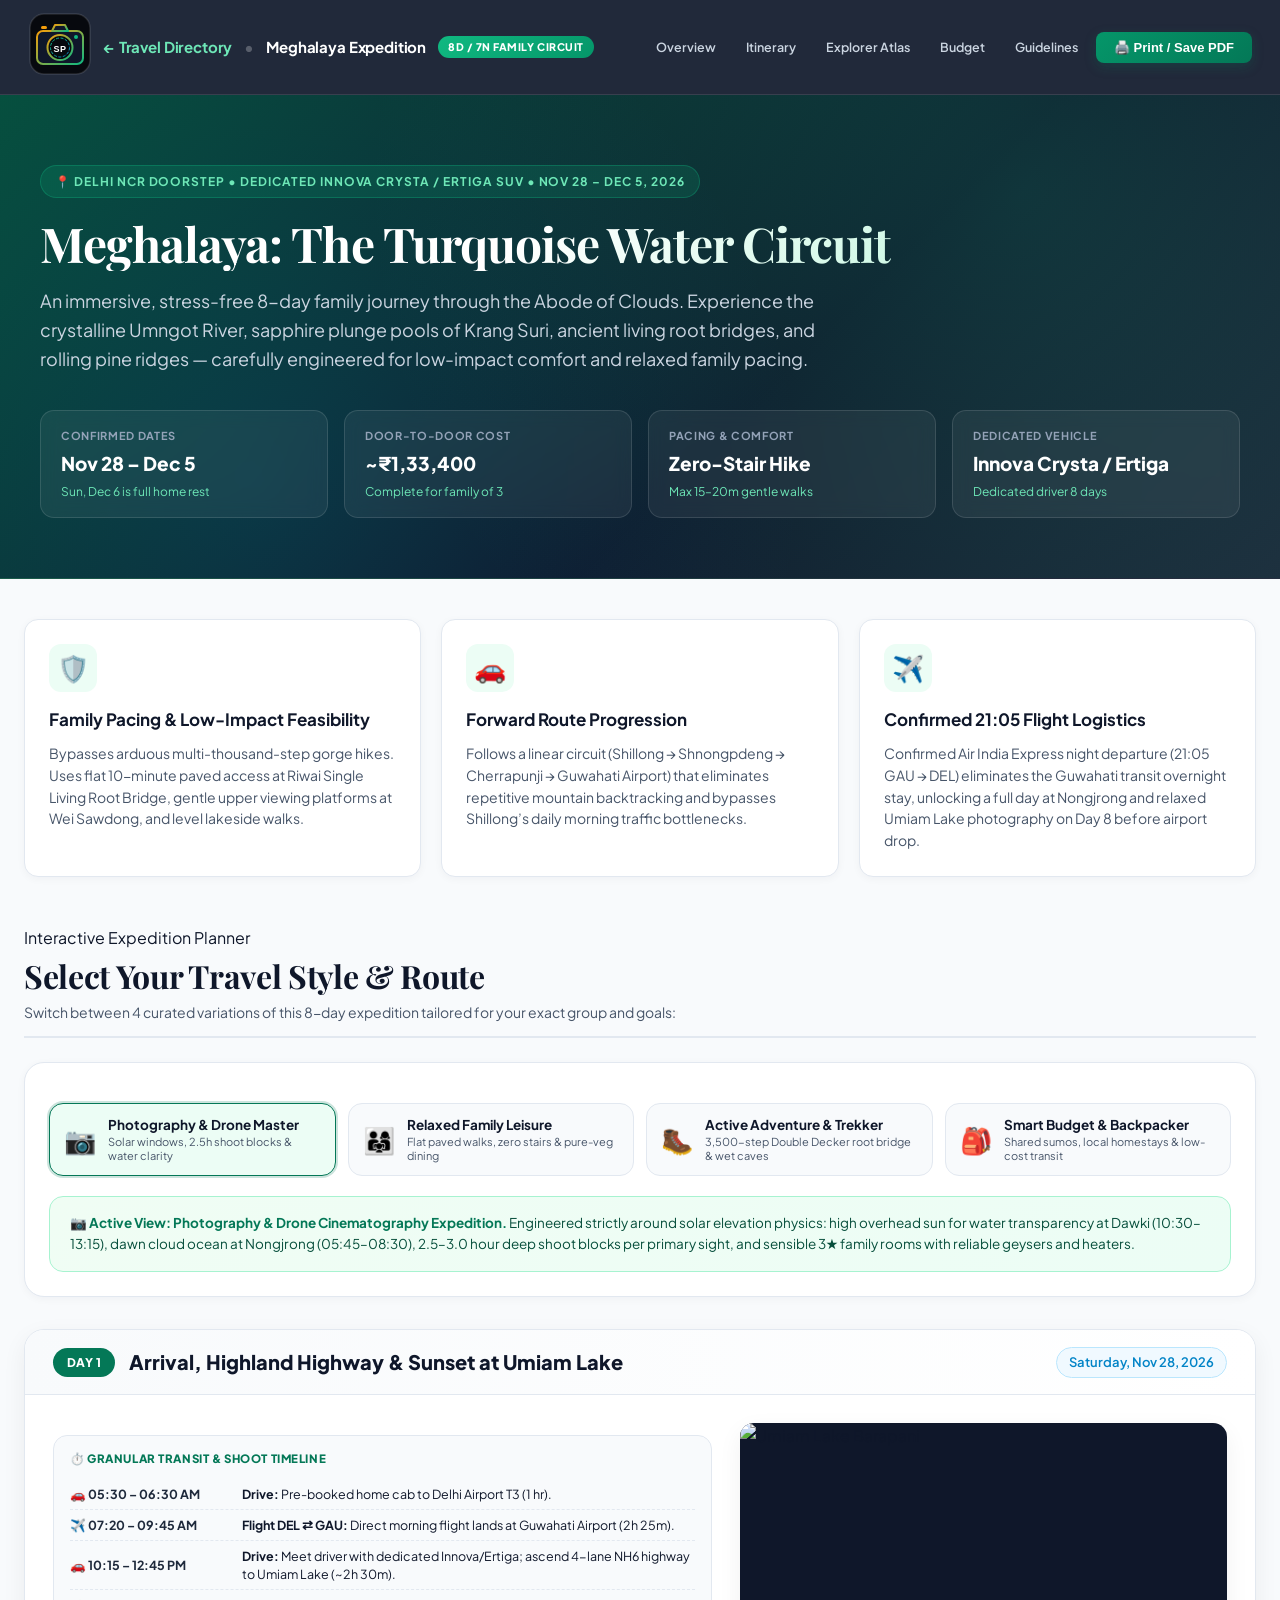
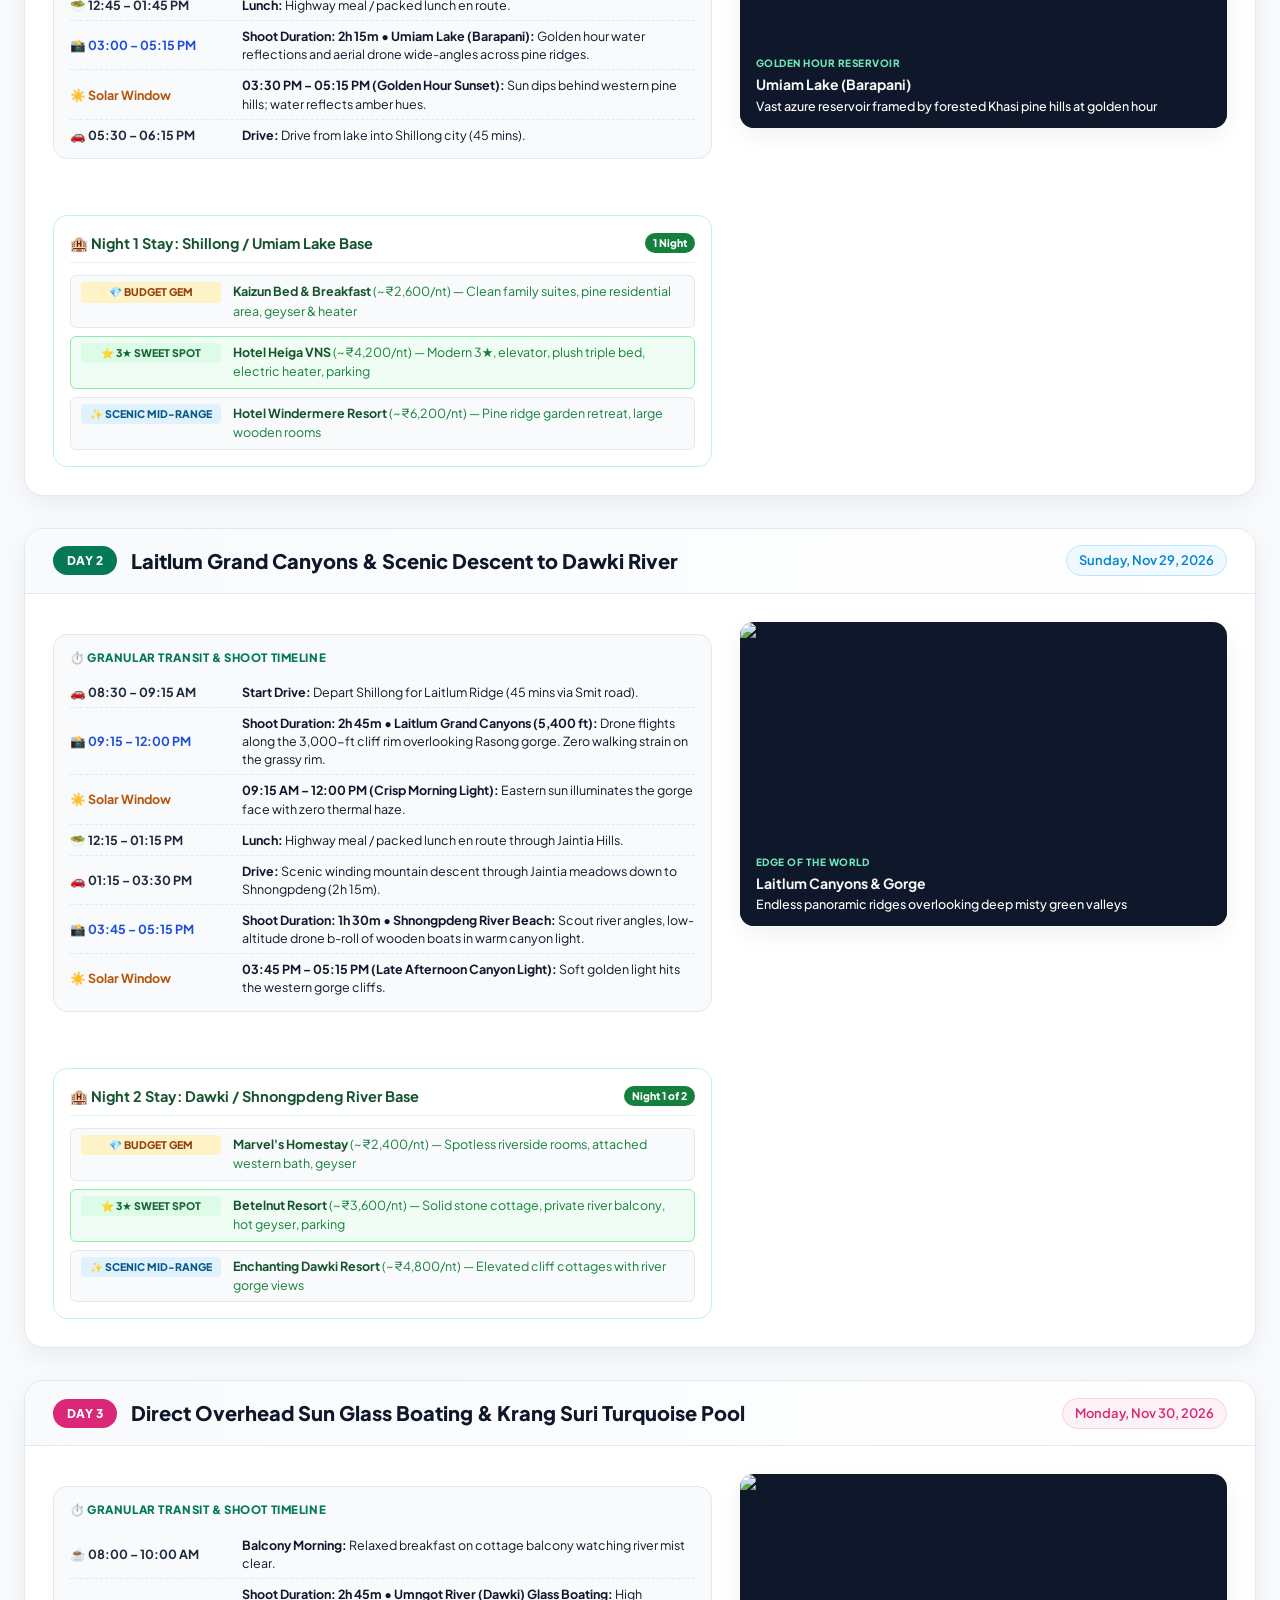
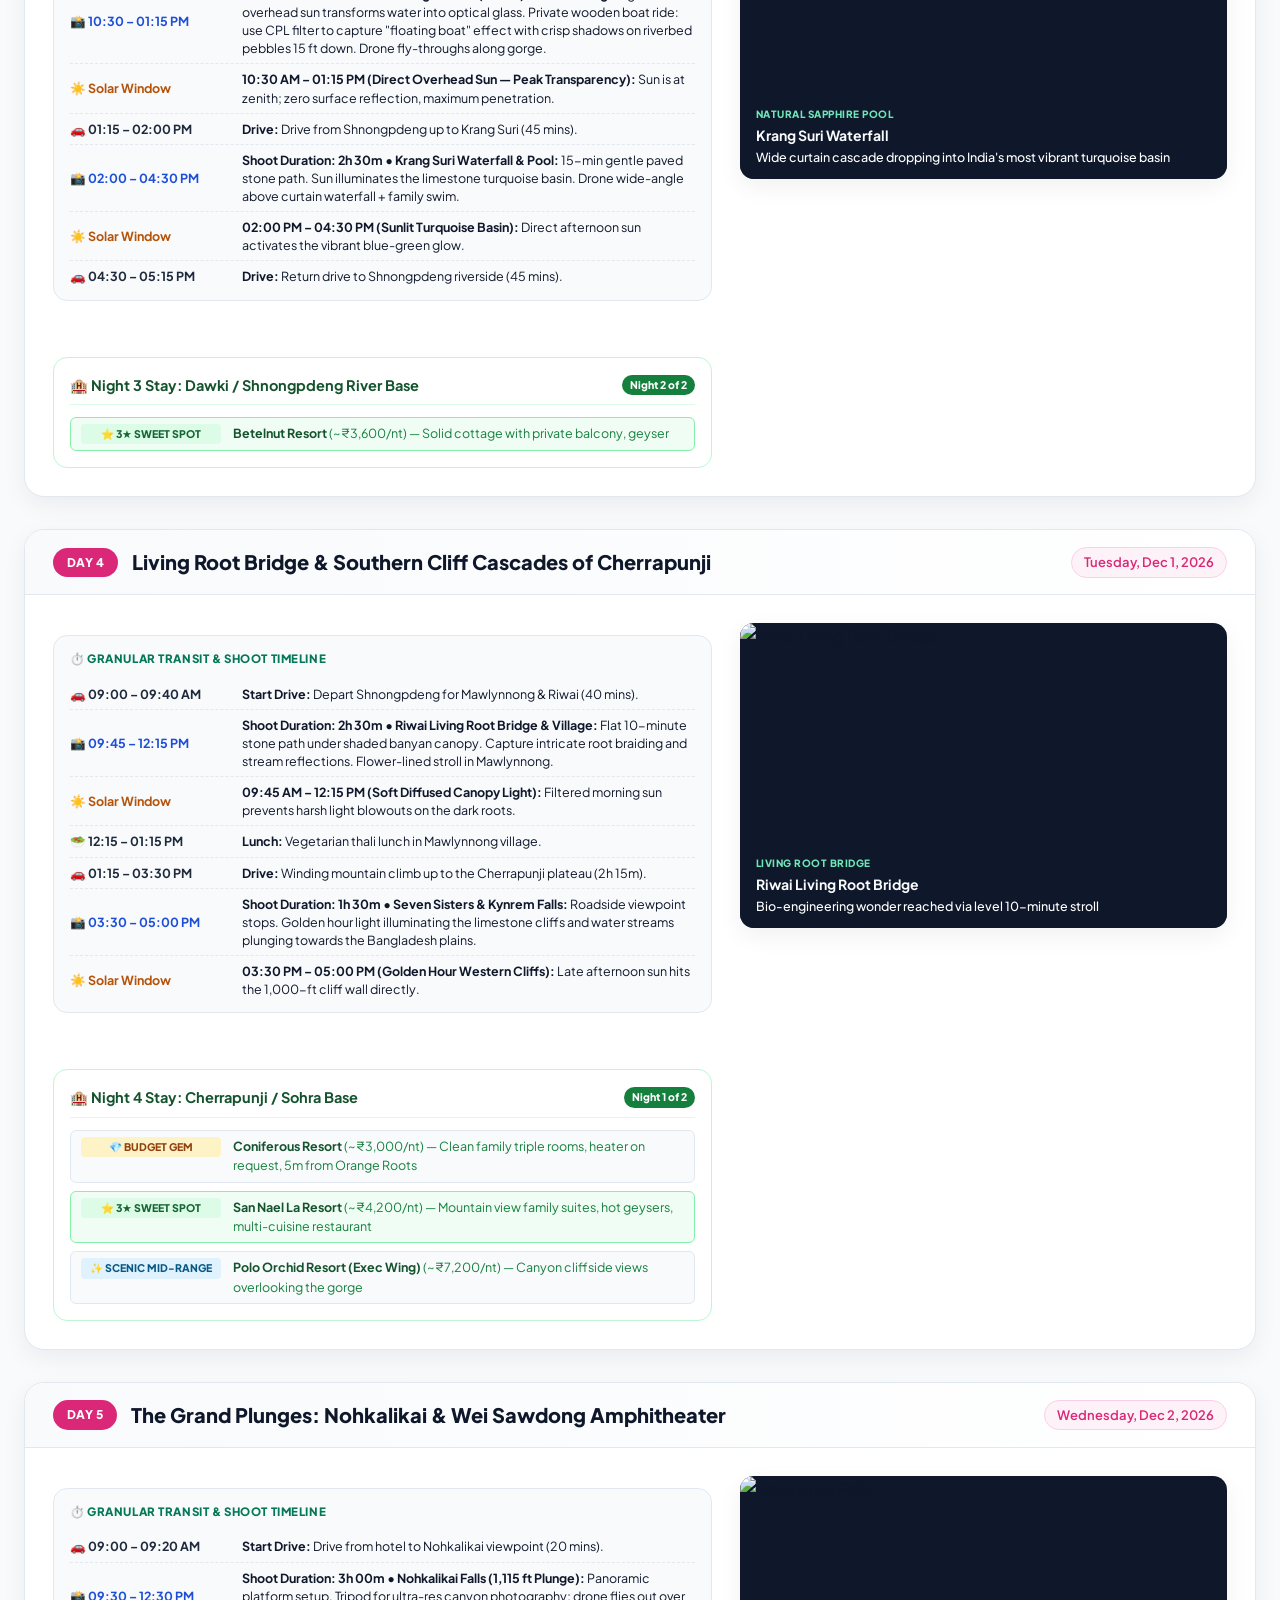
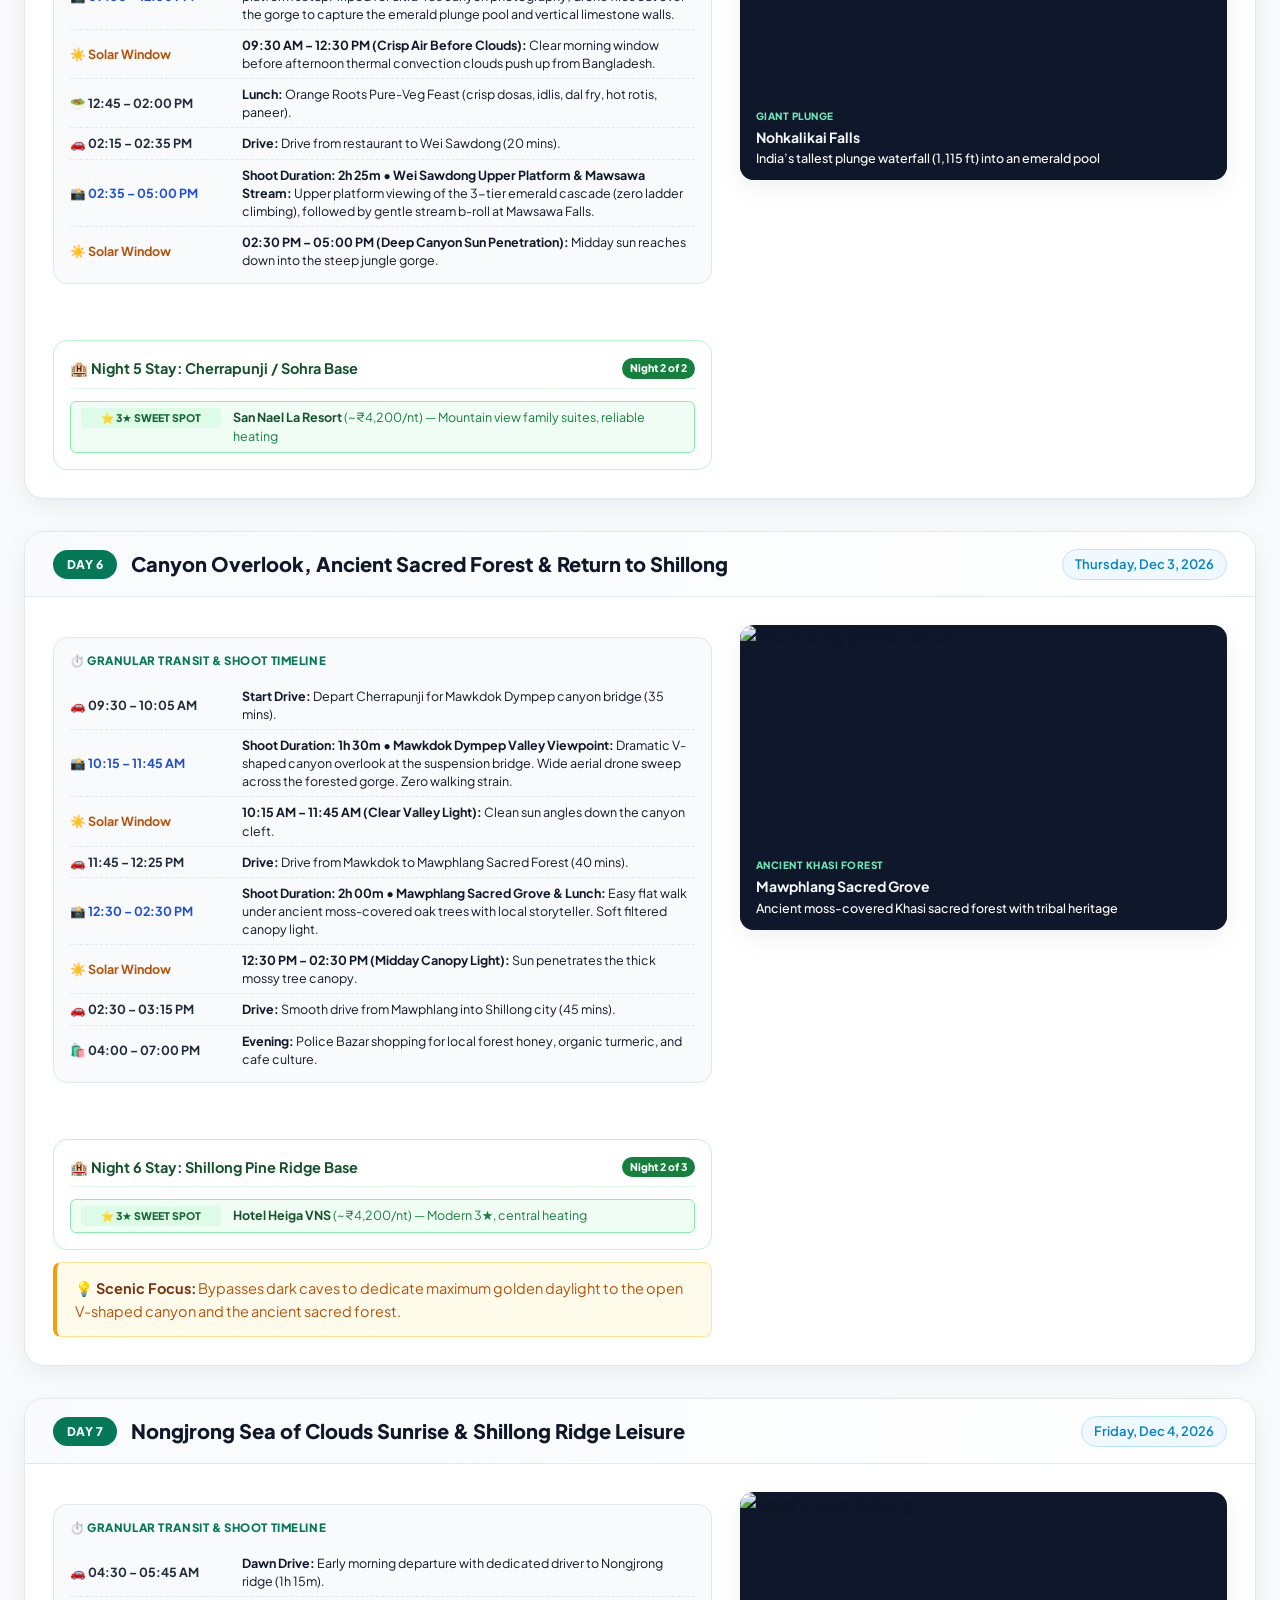
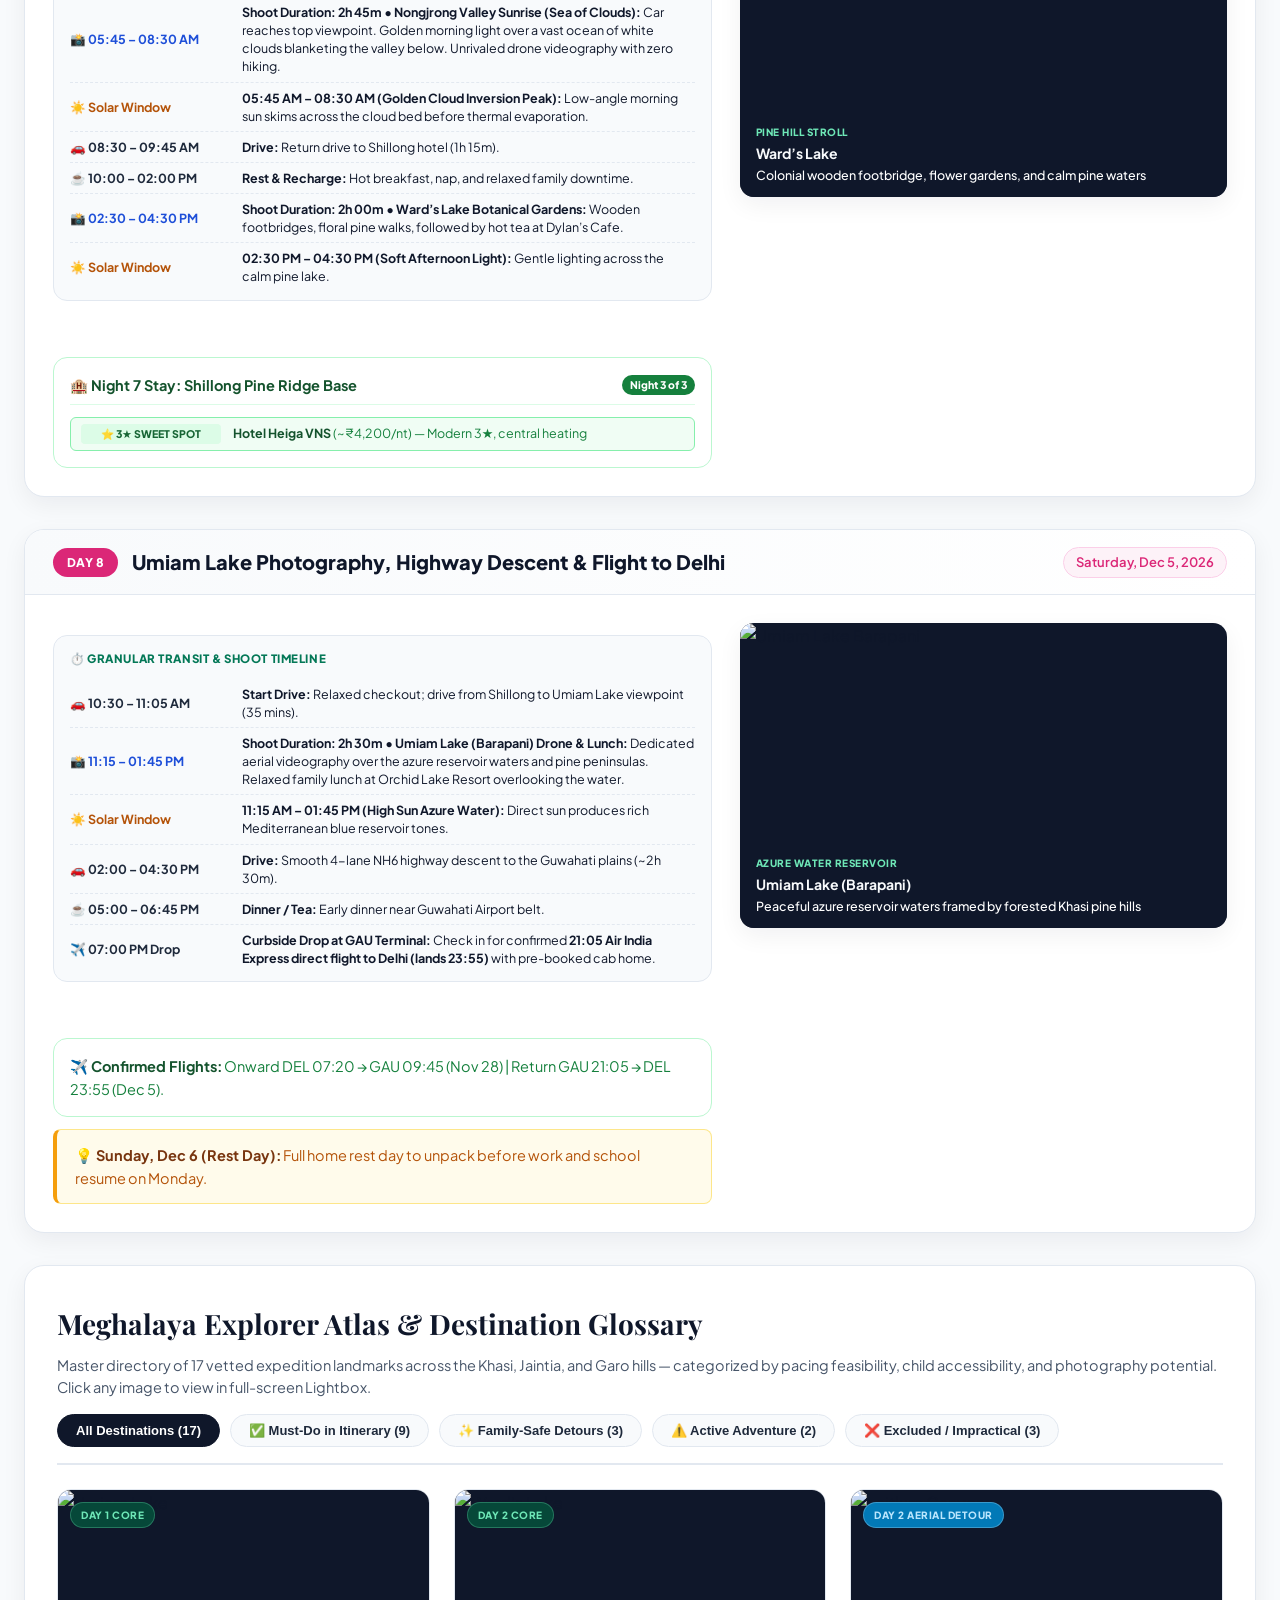
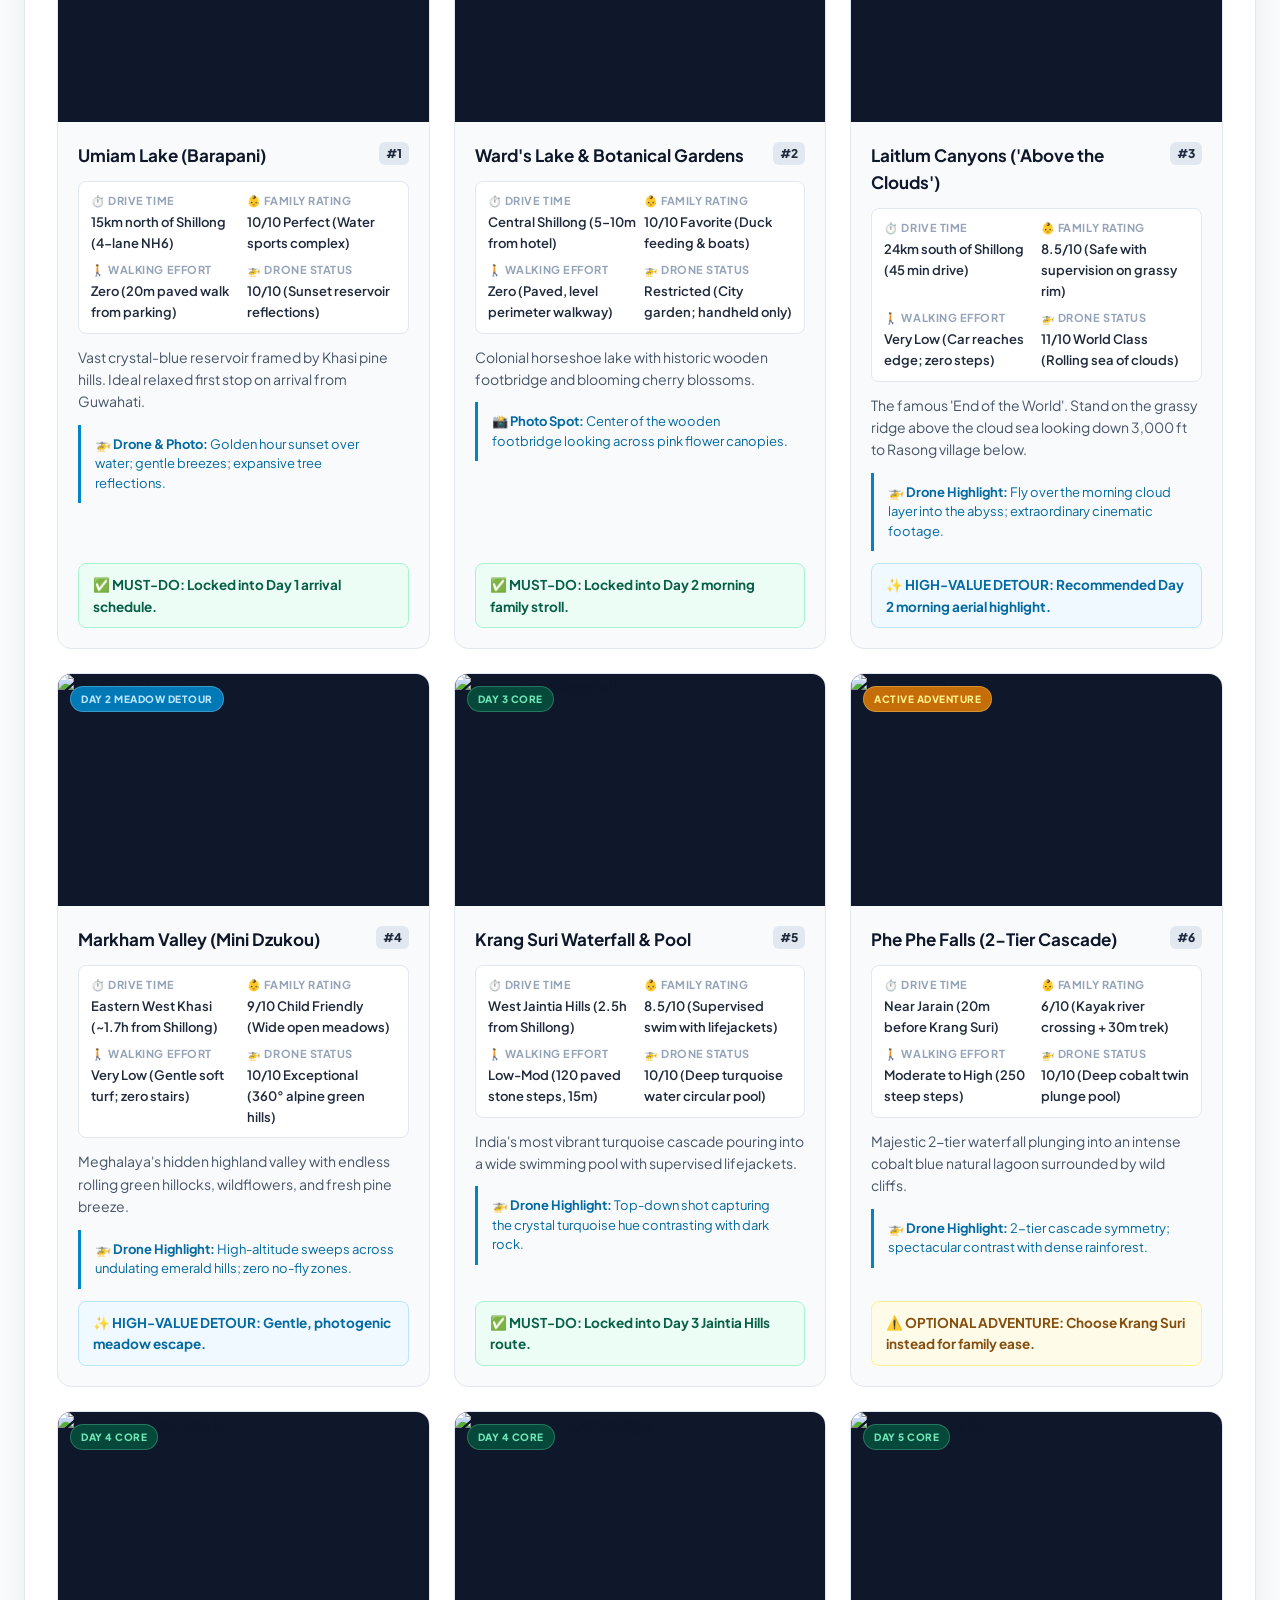
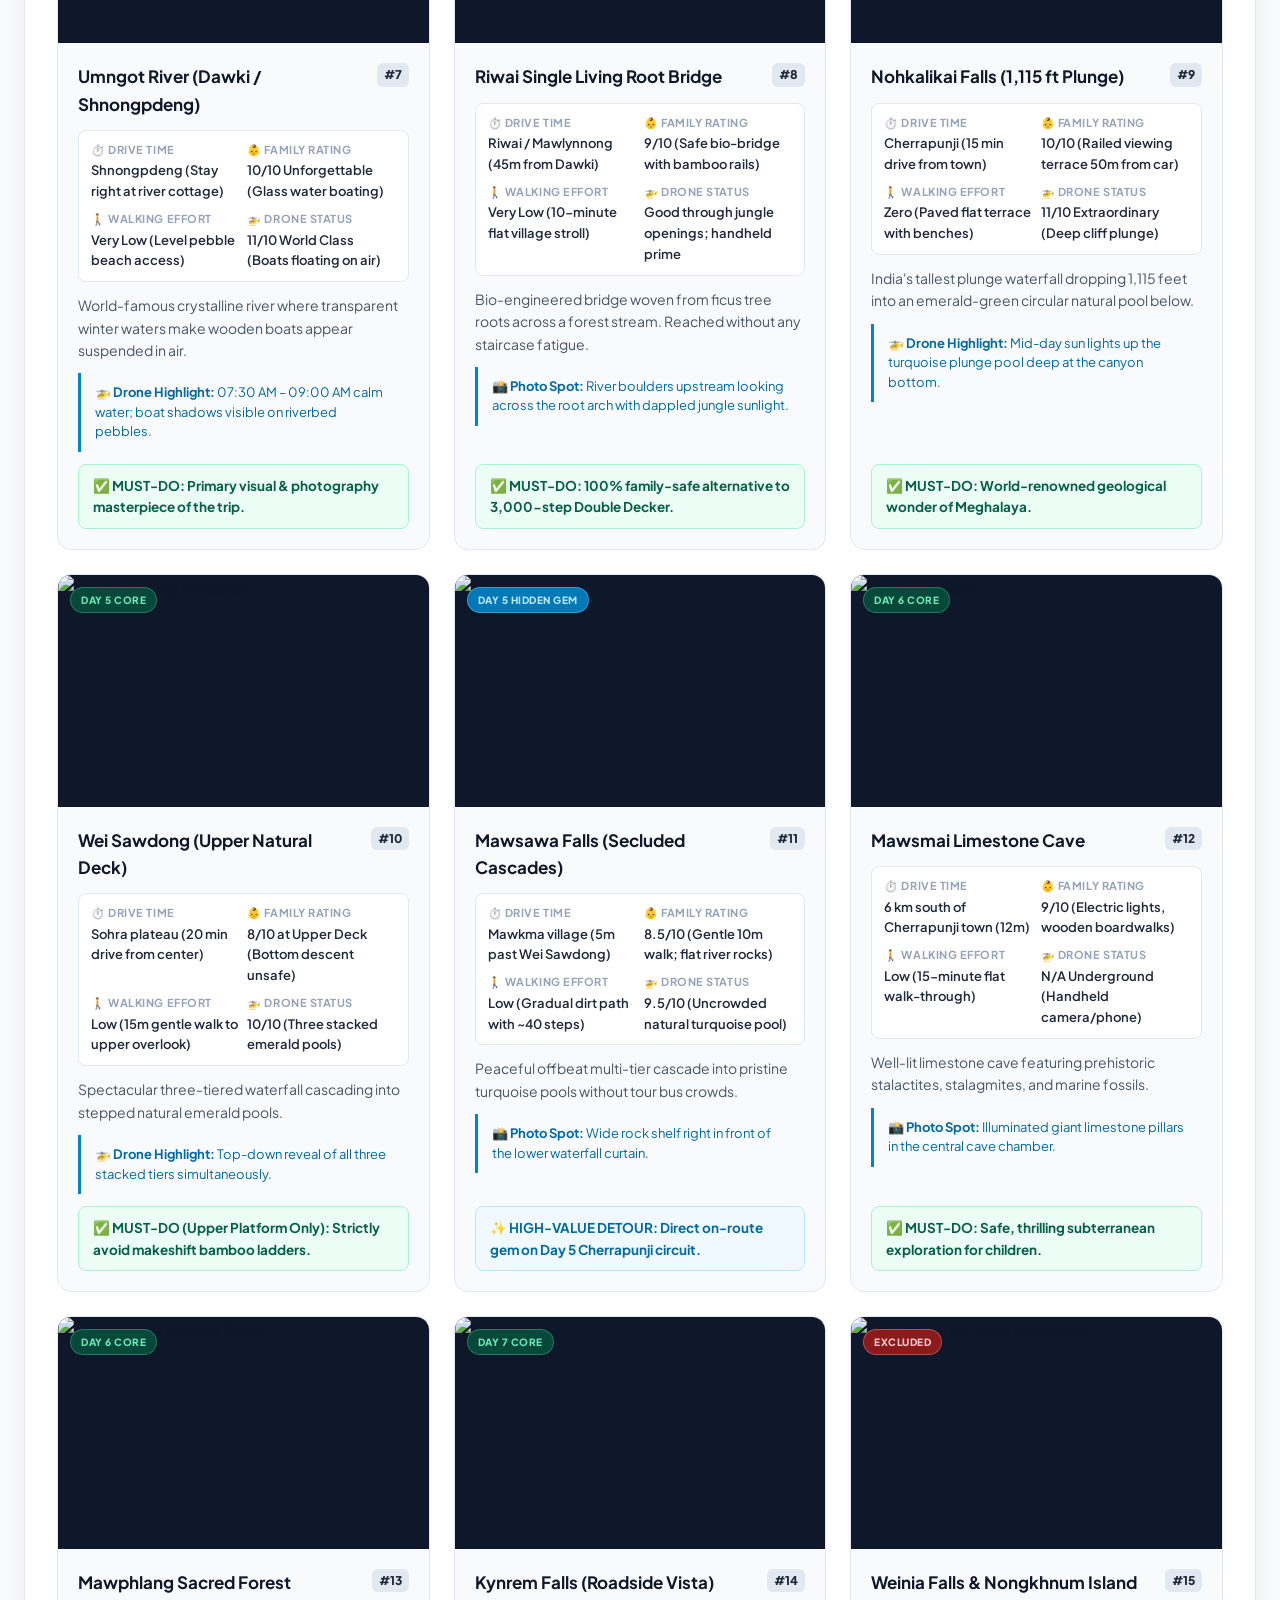
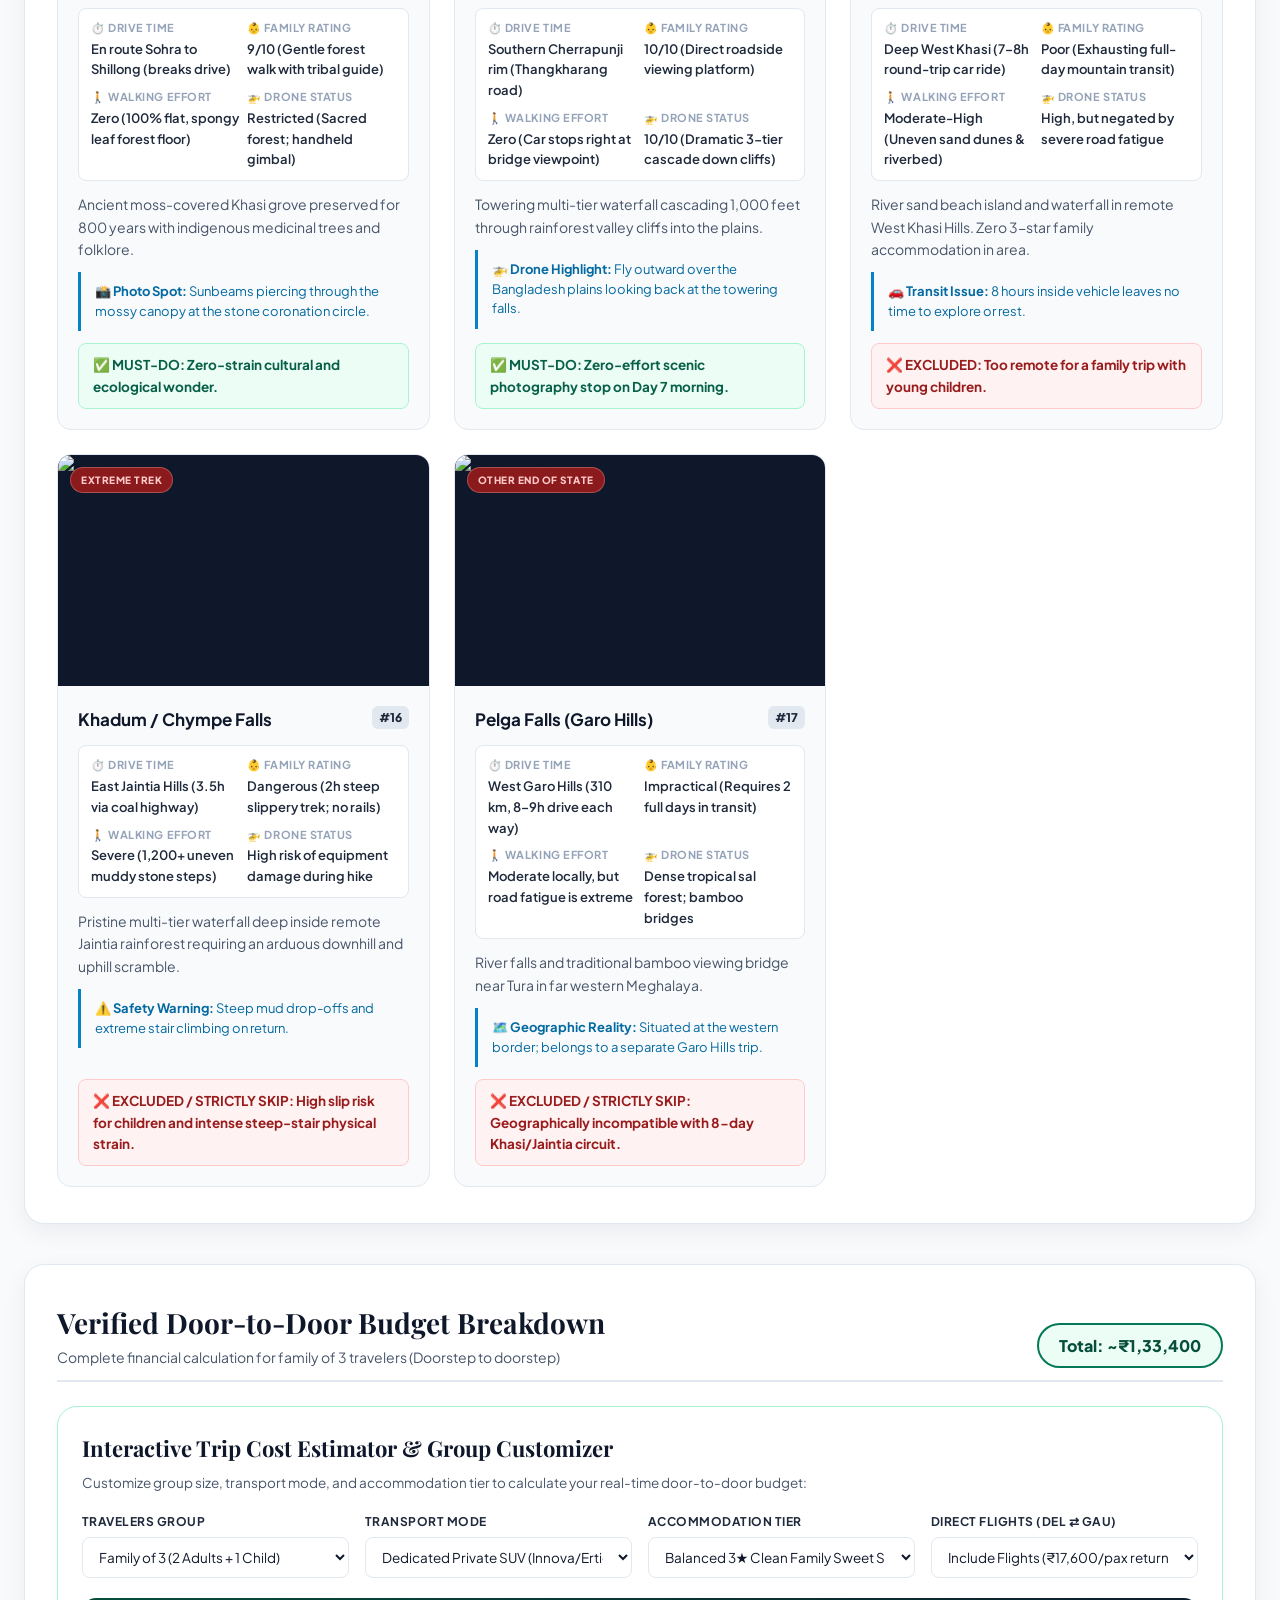
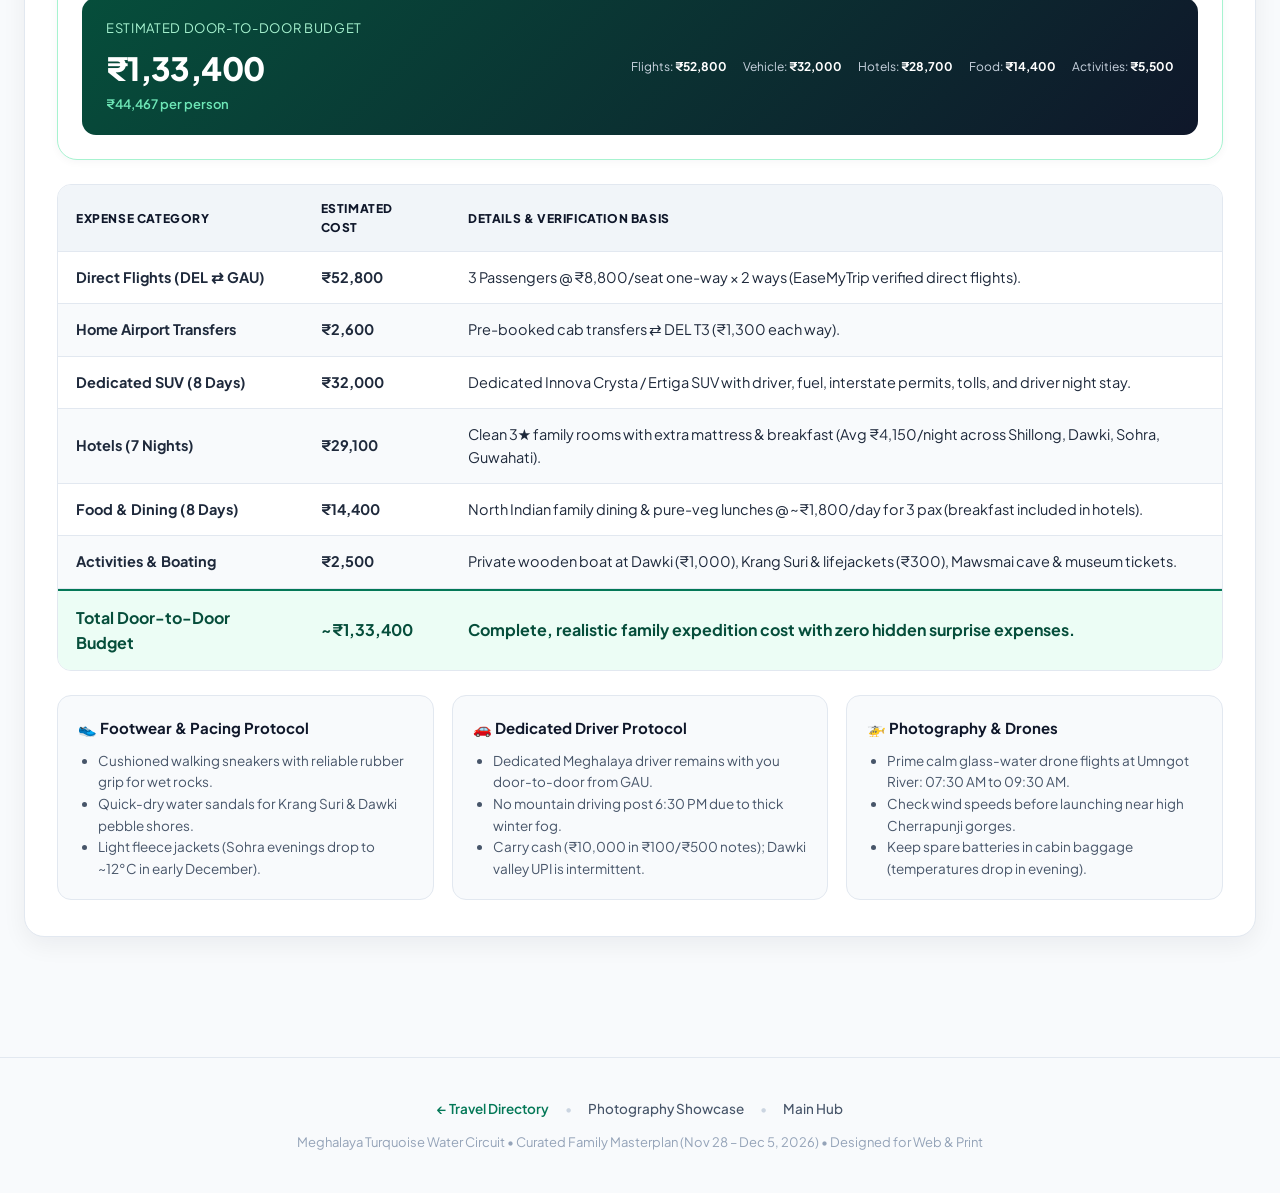
==== commit 95884a03: "feat(meghalaya): add 4 dynamic itinerary views with granular timelines and remove internal notes" ====
--- a/meghalaya-blue-water-circuit.html
+++ b/meghalaya-blue-water-circuit.html
@@ -1710,7 +1710,68 @@
     .calc-breakdown-item strong {
       color: #ffffff;
     }
-</style>
+
+    /* Granular Timeline Step List */
+    .timeline-steps-box {
+      background: #f8fafc;
+      border: 1px solid var(--gray-200);
+      border-radius: var(--radius-md);
+      padding: 14px 16px;
+      margin: 12px 0 16px 0;
+    }
+    .timeline-steps-title {
+      font-size: 11.5px;
+      font-weight: 800;
+      text-transform: uppercase;
+      letter-spacing: 0.05em;
+      color: var(--primary);
+      margin-bottom: 10px;
+      display: flex;
+      align-items: center;
+      gap: 6px;
+    }
+    .timeline-step-item {
+      display: grid;
+      grid-template-columns: 160px 1fr;
+      gap: 12px;
+      font-size: 12.5px;
+      line-height: 1.45;
+      padding: 6px 0;
+      border-bottom: 1px dashed var(--gray-200);
+    }
+    .timeline-step-item:last-child {
+      border-bottom: none;
+      padding-bottom: 0;
+    }
+    @media (max-width: 640px) {
+      .timeline-step-item {
+        grid-template-columns: 1fr;
+        gap: 3px;
+      }
+    }
+    .step-time-badge {
+      font-weight: 700;
+      color: var(--gray-800);
+      display: flex;
+      align-items: center;
+      gap: 5px;
+    }
+    .step-time-badge.shoot-badge {
+      color: #1d4ed8;
+    }
+    .step-time-badge.solar-badge {
+      color: #b45309;
+    }
+    .step-text {
+      color: var(--dark);
+    }
+    .step-text strong {
+      color: var(--dark);
+    }
+    .itinerary-persona-container {
+      display: block;
+    }
+    </style>
 </head>
 <body>
 
@@ -1806,731 +1867,1068 @@
     </section>
 
     <!-- Itinerary Heading -->
+        <!-- Itinerary Heading -->
     <div class="circuit-heading" id="itinerary">
       <div>
-        <h2>Day-by-Day Expedition Itinerary</h2>
-        <p>Step-by-step route milestones, scenic highlights, family stays, and pure-veg North Indian dining</p>
+        <span class="section-tag">Interactive Expedition Planner</span>
+        <h2>Select Your Travel Style & Route</h2>
+        <p>Switch between 4 curated variations of this 8-day expedition tailored for your exact group and goals:</p>
       </div>
     </div>
 
-        <!-- Day 1 -->
-    <article class="day-card" id="day-1">
-      <div class="day-header-strip">
-        <div class="day-badge-title">
-          <span class="day-number-pill">Day 1</span>
-          <span class="day-name">Delhi NCR Departure to Umiam Lake & Shillong</span>
-        </div>
-        <span class="day-meta-tag">Saturday, Nov 28, 2026</span>
+    <!-- Expedition Persona & Style Selector -->
+    <div class="persona-selector-container">
+      <div class="persona-tabs-grid">
+        <button class="persona-tab-btn active" id="btn-persona-photo" onclick="setExpeditionPersona('photo')">
+          <div class="persona-tab-icon">📷</div>
+          <div class="persona-tab-info">
+            <span class="persona-tab-name">Photography & Drone Master</span>
+            <span class="persona-tab-sub">Solar windows, 2.5h shoot blocks & water clarity</span>
+          </div>
+        </button>
+        <button class="persona-tab-btn" id="btn-persona-family" onclick="setExpeditionPersona('family')">
+          <div class="persona-tab-icon">👨‍👩‍👧</div>
+          <div class="persona-tab-info">
+            <span class="persona-tab-name">Relaxed Family Leisure</span>
+            <span class="persona-tab-sub">Flat paved walks, zero stairs & pure-veg dining</span>
+          </div>
+        </button>
+        <button class="persona-tab-btn" id="btn-persona-trekker" onclick="setExpeditionPersona('trekker')">
+          <div class="persona-tab-icon">🥾</div>
+          <div class="persona-tab-info">
+            <span class="persona-tab-name">Active Adventure & Trekker</span>
+            <span class="persona-tab-sub">3,500-step Double Decker root bridge & wet caves</span>
+          </div>
+        </button>
+        <button class="persona-tab-btn" id="btn-persona-budget" onclick="setExpeditionPersona('budget')">
+          <div class="persona-tab-icon">🎒</div>
+          <div class="persona-tab-info">
+            <span class="persona-tab-name">Smart Budget & Backpacker</span>
+            <span class="persona-tab-sub">Shared sumos, local homestays & low-cost transit</span>
+          </div>
+        </button>
       </div>
-      <div class="day-grid">
-        <div class="day-details">
-          <div class="leg-card">
-            <span class="leg-time">05:30 AM • Departure Leg</span>
-            <h4 class="leg-title">Delhi NCR Departure → Delhi Airport (T3) → Guwahati</h4>
-            <div class="leg-metrics-strip">
-              <span class="metric-pill drive-pill">🚗 <strong>Drive:</strong> 1h 00m to DEL T3</span>
-              <span class="metric-pill shoot-pill">⏱️ <strong>Flight:</strong> 2h 25m Direct</span>
-              <span class="metric-pill solar-pill">✈️ <strong>Flight DEL 07:20 → GAU 09:45</strong></span>
-            </div>
-            <p class="leg-desc">
-              Pre-booked cab from home to T3. Direct morning flight lands at Guwahati Airport (GAU) at 09:45 AM. Your dedicated driver with Innova Crysta / Ertiga SUV meets your family at terminal arrivals.
-            </p>
-          </div>
-
-          <div class="leg-card">
-            <span class="leg-time">Afternoon • Scenic Mountain Climb</span>
-            <h4 class="leg-title">Smooth 4-Lane NH6 Highway & Sunset at Umiam Lake</h4>
-            <div class="leg-metrics-strip">
-              <span class="metric-pill drive-pill">🚗 <strong>Drive:</strong> 2h 30m</span>
-              <span class="metric-pill shoot-pill">⏱️ <strong>Shoot:</strong> 2h 00m</span>
-              <span class="metric-pill solar-pill">☀️ <strong>Solar Window:</strong> 03:30 PM – 05:15 PM (Golden Hour)</span>
-            </div>
-            <p class="leg-desc">
-              Ascend the well-paved 4-lane highway into the Khasi Hills. Arrive at Umiam Lake (Barapani) during the golden hour for sweeping water reflections, aerial drone wide-angles, and steaming ginger chai.
-            </p>
-          </div>
-
-          <div class="info-boxes-row">
-            <div class="hotel-card">
-              <div class="hotel-card-title-row">
-                <strong>🏨 Night 1 Stay: Shillong / Umiam Lake Base</strong>
-                <span class="hotel-stay-pill">1 Night</span>
-              </div>
-              <div class="hotel-tiers-list">
-                <div class="hotel-tier-row">
-                  <span class="tier-badge gem">💎 Budget Gem</span>
-                  <span class="tier-hotel-name"><strong>Kaizun Bed & Breakfast</strong> (~₹2,600/nt) — Clean family suites, pine residential area, geyser & heater</span>
+
+      <!-- Persona Dynamic Context Callout Banner -->
+      <div class="persona-banner" id="personaBanner">
+        <strong>📷 Active View: Photography & Drone Cinematography Expedition.</strong> Engineered strictly around solar elevation physics: high overhead sun for water transparency at Dawki (10:30–13:15), dawn cloud ocean at Nongjrong (05:45–08:30), 2.5–3.0 hour deep shoot blocks per primary sight, and sensible 3★ family rooms with reliable geysers and heaters.
+      </div>
+    </div>
+
+
+    <!-- VIEW 1: PHOTOGRAPHY & DRONE EXPEDITION -->
+    <div id="itinerary-view-photo" class="itinerary-persona-container">
+      
+      <!-- Day 1 -->
+      <article class="day-card" id="photo-day-1">
+        <div class="day-header-strip">
+          <div class="day-badge-title">
+            <span class="day-number-pill">Day 1</span>
+            <span class="day-name">Arrival, Highland Highway & Sunset at Umiam Lake</span>
+          </div>
+          <span class="day-meta-tag">Saturday, Nov 28, 2026</span>
+        </div>
+        <div class="day-grid">
+          <div class="day-details">
+            
+            <div class="timeline-steps-box">
+              <div class="timeline-steps-title">⏱️ Granular Transit & Shoot Timeline</div>
+              <div class="timeline-step-item">
+                <span class="step-time-badge">🚗 05:30 – 06:30 AM</span>
+                <span class="step-text"><strong>Drive:</strong> Pre-booked home cab to Delhi Airport T3 (1 hr).</span>
+              </div>
+              <div class="timeline-step-item">
+                <span class="step-time-badge">✈️ 07:20 – 09:45 AM</span>
+                <span class="step-text"><strong>Flight DEL ⇄ GAU:</strong> Direct morning flight lands at Guwahati Airport (2h 25m).</span>
+              </div>
+              <div class="timeline-step-item">
+                <span class="step-time-badge">🚗 10:15 – 12:45 PM</span>
+                <span class="step-text"><strong>Drive:</strong> Meet driver with dedicated Innova/Ertiga; ascend 4-lane NH6 highway to Umiam Lake (~2h 30m).</span>
+              </div>
+              <div class="timeline-step-item">
+                <span class="step-time-badge">🥗 12:45 – 01:45 PM</span>
+                <span class="step-text"><strong>Lunch:</strong> Highway meal / packed lunch en route.</span>
+              </div>
+              <div class="timeline-step-item">
+                <span class="step-time-badge shoot-badge">📸 03:00 – 05:15 PM</span>
+                <span class="step-text"><strong>Shoot Duration: 2h 15m • Umiam Lake (Barapani):</strong> Golden hour water reflections and aerial drone wide-angles across pine ridges.</span>
+              </div>
+              <div class="timeline-step-item">
+                <span class="step-time-badge solar-badge">☀️ Solar Window</span>
+                <span class="step-text"><strong>03:30 PM – 05:15 PM (Golden Hour Sunset):</strong> Sun dips behind western pine hills; water reflects amber hues.</span>
+              </div>
+              <div class="timeline-step-item">
+                <span class="step-time-badge">🚗 05:30 – 06:15 PM</span>
+                <span class="step-text"><strong>Drive:</strong> Drive from lake into Shillong city (45 mins).</span>
+              </div>
+            </div>
+
+            <div class="info-boxes-row">
+              <div class="hotel-card">
+                <div class="hotel-card-title-row">
+                  <strong>🏨 Night 1 Stay: Shillong / Umiam Lake Base</strong>
+                  <span class="hotel-stay-pill">1 Night</span>
                 </div>
-                <div class="hotel-tier-row recommended">
-                  <span class="tier-badge sweet">⭐ 3★ Sweet Spot</span>
-                  <span class="tier-hotel-name"><strong>Hotel Heiga VNS</strong> (~₹4,200/nt) — Modern 3★, elevator, plush triple bed, electric heater, parking</span>
+                <div class="hotel-tiers-list">
+                  <div class="hotel-tier-row">
+                    <span class="tier-badge gem">💎 Budget Gem</span>
+                    <span class="tier-hotel-name"><strong>Kaizun Bed & Breakfast</strong> (~₹2,600/nt) — Clean family suites, pine residential area, geyser & heater</span>
+                  </div>
+                  <div class="hotel-tier-row recommended">
+                    <span class="tier-badge sweet">⭐ 3★ Sweet Spot</span>
+                    <span class="tier-hotel-name"><strong>Hotel Heiga VNS</strong> (~₹4,200/nt) — Modern 3★, elevator, plush triple bed, electric heater, parking</span>
+                  </div>
+                  <div class="hotel-tier-row">
+                    <span class="tier-badge mid">✨ Scenic Mid-Range</span>
+                    <span class="tier-hotel-name"><strong>Hotel Windermere Resort</strong> (~₹6,200/nt) — Pine ridge garden retreat, large wooden rooms</span>
+                  </div>
                 </div>
-                <div class="hotel-tier-row">
-                  <span class="tier-badge mid">✨ Scenic Mid-Range</span>
-                  <span class="tier-hotel-name"><strong>Hotel Windermere Resort</strong> (~₹6,200/nt) — Pine ridge garden retreat, large wooden rooms</span>
+              </div>
+            </div>
+          </div>
+
+          <div class="day-media">
+            <div class="photo-container" onclick="openLightbox('images/umiam_lake.jpg', 'Umiam Lake (Barapani) — Vast azure reservoir framed by forested Khasi pine hills at golden hour')">
+              <img src="images/umiam_lake.jpg" alt="Umiam Lake Barapani">
+              <div class="photo-zoom-hint">🔍 Click to enlarge</div>
+              <div class="photo-caption">
+                <span class="photo-tag">Golden Hour Reservoir</span>
+                <strong>Umiam Lake (Barapani)</strong>
+                Vast azure reservoir framed by forested Khasi pine hills at golden hour
+              </div>
+            </div>
+          </div>
+        </div>
+      </article>
+
+      <!-- Day 2 -->
+      <article class="day-card" id="photo-day-2">
+        <div class="day-header-strip">
+          <div class="day-badge-title">
+            <span class="day-number-pill">Day 2</span>
+            <span class="day-name">Laitlum Grand Canyons & Scenic Descent to Dawki River</span>
+          </div>
+          <span class="day-meta-tag">Sunday, Nov 29, 2026</span>
+        </div>
+        <div class="day-grid">
+          <div class="day-details">
+            
+            <div class="timeline-steps-box">
+              <div class="timeline-steps-title">⏱️ Granular Transit & Shoot Timeline</div>
+              <div class="timeline-step-item">
+                <span class="step-time-badge">🚗 08:30 – 09:15 AM</span>
+                <span class="step-text"><strong>Start Drive:</strong> Depart Shillong for Laitlum Ridge (45 mins via Smit road).</span>
+              </div>
+              <div class="timeline-step-item">
+                <span class="step-time-badge shoot-badge">📸 09:15 – 12:00 PM</span>
+                <span class="step-text"><strong>Shoot Duration: 2h 45m • Laitlum Grand Canyons (5,400 ft):</strong> Drone flights along the 3,000-ft cliff rim overlooking Rasong gorge. Zero walking strain on the grassy rim.</span>
+              </div>
+              <div class="timeline-step-item">
+                <span class="step-time-badge solar-badge">☀️ Solar Window</span>
+                <span class="step-text"><strong>09:15 AM – 12:00 PM (Crisp Morning Light):</strong> Eastern sun illuminates the gorge face with zero thermal haze.</span>
+              </div>
+              <div class="timeline-step-item">
+                <span class="step-time-badge">🥗 12:15 – 01:15 PM</span>
+                <span class="step-text"><strong>Lunch:</strong> Highway meal / packed lunch en route through Jaintia Hills.</span>
+              </div>
+              <div class="timeline-step-item">
+                <span class="step-time-badge">🚗 01:15 – 03:30 PM</span>
+                <span class="step-text"><strong>Drive:</strong> Scenic winding mountain descent through Jaintia meadows down to Shnongpdeng (2h 15m).</span>
+              </div>
+              <div class="timeline-step-item">
+                <span class="step-time-badge shoot-badge">📸 03:45 – 05:15 PM</span>
+                <span class="step-text"><strong>Shoot Duration: 1h 30m • Shnongpdeng River Beach:</strong> Scout river angles, low-altitude drone b-roll of wooden boats in warm canyon light.</span>
+              </div>
+              <div class="timeline-step-item">
+                <span class="step-time-badge solar-badge">☀️ Solar Window</span>
+                <span class="step-text"><strong>03:45 PM – 05:15 PM (Late Afternoon Canyon Light):</strong> Soft golden light hits the western gorge cliffs.</span>
+              </div>
+            </div>
+
+            <div class="info-boxes-row">
+              <div class="hotel-card">
+                <div class="hotel-card-title-row">
+                  <strong>🏨 Night 2 Stay: Dawki / Shnongpdeng River Base</strong>
+                  <span class="hotel-stay-pill">Night 1 of 2</span>
                 </div>
-              </div>
-            </div>
-            <div class="pro-tip-card">
-              <strong>💡 Driver Coordination:</strong> Dedicated vehicle & driver remains with your family from airport pickup through final drop.
-            </div>
-            <div class="strenuous-option-card">
-              <div class="strenuous-header">
-                <span class="strenuous-pill">⚡ Active Trekker Alternative</span>
-                <span class="strenuous-time">02:30 PM – 04:30 PM (2-Hr Window)</span>
-              </div>
-              <h5 class="strenuous-title">Umiam Watersports Island Kayaking & Shoreline Scramble</h5>
-              <p class="strenuous-desc">Adventurous travelers can rent kayaks to cross to the isolated island pine ridge or scramble along the rugged eastern shoreline boulders.</p>
-            </div>
-          </div>
-        </div>
-
-        <div class="day-media">
-          <div class="photo-container" onclick="openLightbox('images/umiam_lake.jpg', 'Umiam Lake (Barapani) — Vast azure reservoir framed by forested Khasi pine hills at golden hour')">
-            <img src="images/umiam_lake.jpg" alt="Umiam Lake Barapani">
-            <div class="photo-zoom-hint">🔍 Click to enlarge</div>
-            <div class="photo-caption">
-              <span class="photo-tag">Golden Hour Reservoir</span>
-              <strong>Umiam Lake (Barapani)</strong>
-              Vast azure reservoir framed by forested Khasi pine hills at golden hour
-            </div>
-          </div>
-          <div class="photo-container" onclick="openLightbox('images/markham_valley.jpg', 'Gentle Highland Ridges — Pine meadows welcoming travelers along the highway descent')">
-            <img src="images/markham_valley.jpg" alt="Gentle Highland Ridges">
-            <div class="photo-zoom-hint">🔍 Click to enlarge</div>
-            <div class="photo-caption">
-              <span class="photo-tag">Scenic Highway Descent</span>
-              <strong>Gentle Highland Ridges</strong>
-              Pine meadows welcoming travelers along the highway descent
-            </div>
-          </div>
+                <div class="hotel-tiers-list">
+                  <div class="hotel-tier-row">
+                    <span class="tier-badge gem">💎 Budget Gem</span>
+                    <span class="tier-hotel-name"><strong>Marvel's Homestay</strong> (~₹2,400/nt) — Spotless riverside rooms, attached western bath, geyser</span>
+                  </div>
+                  <div class="hotel-tier-row recommended">
+                    <span class="tier-badge sweet">⭐ 3★ Sweet Spot</span>
+                    <span class="tier-hotel-name"><strong>Betelnut Resort</strong> (~₹3,600/nt) — Solid stone cottage, private river balcony, hot geyser, parking</span>
+                  </div>
+                  <div class="hotel-tier-row">
+                    <span class="tier-badge mid">✨ Scenic Mid-Range</span>
+                    <span class="tier-hotel-name"><strong>Enchanting Dawki Resort</strong> (~₹4,800/nt) — Elevated cliff cottages with river gorge views</span>
+                  </div>
+                </div>
+              </div>
+            </div>
+          </div>
+
+          <div class="day-media">
+            <div class="photo-container" onclick="openLightbox('images/laitlum_canyons.jpg', 'Laitlum Canyons & Gorge — Endless edge-of-the-world panoramic ridges overlooking deep misty valleys')">
+              <img src="images/laitlum_canyons.jpg" alt="Laitlum Canyons Gorge Panorama">
+              <div class="photo-zoom-hint">🔍 Click to enlarge</div>
+              <div class="photo-caption">
+                <span class="photo-tag">Edge of the World</span>
+                <strong>Laitlum Canyons & Gorge</strong>
+                Endless panoramic ridges overlooking deep misty green valleys
+              </div>
+            </div>
+          </div>
+        </div>
+      </article>
+
+      <!-- Day 3 -->
+      <article class="day-card vacation" id="photo-day-3">
+        <div class="day-header-strip">
+          <div class="day-badge-title">
+            <span class="day-number-pill">Day 3</span>
+            <span class="day-name">Direct Overhead Sun Glass Boating & Krang Suri Turquoise Pool</span>
+          </div>
+          <span class="day-meta-tag">Monday, Nov 30, 2026</span>
+        </div>
+        <div class="day-grid">
+          <div class="day-details">
+            
+            <div class="timeline-steps-box">
+              <div class="timeline-steps-title">⏱️ Granular Transit & Shoot Timeline</div>
+              <div class="timeline-step-item">
+                <span class="step-time-badge">☕ 08:00 – 10:00 AM</span>
+                <span class="step-text"><strong>Balcony Morning:</strong> Relaxed breakfast on cottage balcony watching river mist clear.</span>
+              </div>
+              <div class="timeline-step-item">
+                <span class="step-time-badge shoot-badge">📸 10:30 – 01:15 PM</span>
+                <span class="step-text"><strong>Shoot Duration: 2h 45m • Umngot River (Dawki) Glass Boating:</strong> High overhead sun transforms water into optical glass. Private wooden boat ride: use CPL filter to capture "floating boat" effect with crisp shadows on riverbed pebbles 15 ft down. Drone fly-throughs along gorge.</span>
+              </div>
+              <div class="timeline-step-item">
+                <span class="step-time-badge solar-badge">☀️ Solar Window</span>
+                <span class="step-text"><strong>10:30 AM – 01:15 PM (Direct Overhead Sun — Peak Transparency):</strong> Sun is at zenith; zero surface reflection, maximum penetration.</span>
+              </div>
+              <div class="timeline-step-item">
+                <span class="step-time-badge">🚗 01:15 – 02:00 PM</span>
+                <span class="step-text"><strong>Drive:</strong> Drive from Shnongpdeng up to Krang Suri (45 mins).</span>
+              </div>
+              <div class="timeline-step-item">
+                <span class="step-time-badge shoot-badge">📸 02:00 – 04:30 PM</span>
+                <span class="step-text"><strong>Shoot Duration: 2h 30m • Krang Suri Waterfall & Pool:</strong> 15-min gentle paved stone path. Sun illuminates the limestone turquoise basin. Drone wide-angle above curtain waterfall + family swim.</span>
+              </div>
+              <div class="timeline-step-item">
+                <span class="step-time-badge solar-badge">☀️ Solar Window</span>
+                <span class="step-text"><strong>02:00 PM – 04:30 PM (Sunlit Turquoise Basin):</strong> Direct afternoon sun activates the vibrant blue-green glow.</span>
+              </div>
+              <div class="timeline-step-item">
+                <span class="step-time-badge">🚗 04:30 – 05:15 PM</span>
+                <span class="step-text"><strong>Drive:</strong> Return drive to Shnongpdeng riverside (45 mins).</span>
+              </div>
+            </div>
+
+            <div class="info-boxes-row">
+              <div class="hotel-card">
+                <div class="hotel-card-title-row">
+                  <strong>🏨 Night 3 Stay: Dawki / Shnongpdeng River Base</strong>
+                  <span class="hotel-stay-pill">Night 2 of 2</span>
+                </div>
+                <div class="hotel-tiers-list">
+                  <div class="hotel-tier-row recommended">
+                    <span class="tier-badge sweet">⭐ 3★ Sweet Spot</span>
+                    <span class="tier-hotel-name"><strong>Betelnut Resort</strong> (~₹3,600/nt) — Solid cottage with private balcony, geyser</span>
+                  </div>
+                </div>
+              </div>
+            </div>
+          </div>
+
+          <div class="day-media">
+            <div class="photo-container" onclick="openLightbox('images/krang_suri.jpg', 'Krang Suri Waterfall — Wide curtain cascade dropping into India's most vibrant turquoise basin')">
+              <img src="images/krang_suri.jpg" alt="Krang Suri Waterfall">
+              <div class="photo-zoom-hint">🔍 Click to enlarge</div>
+              <div class="photo-caption">
+                <span class="photo-tag">Natural Sapphire Pool</span>
+                <strong>Krang Suri Waterfall</strong>
+                Wide curtain cascade dropping into India's most vibrant turquoise basin
+              </div>
+            </div>
+          </div>
+        </div>
+      </article>
+
+      <!-- Day 4 -->
+      <article class="day-card vacation" id="photo-day-4">
+        <div class="day-header-strip">
+          <div class="day-badge-title">
+            <span class="day-number-pill">Day 4</span>
+            <span class="day-name">Living Root Bridge & Southern Cliff Cascades of Cherrapunji</span>
+          </div>
+          <span class="day-meta-tag">Tuesday, Dec 1, 2026</span>
+        </div>
+        <div class="day-grid">
+          <div class="day-details">
+            
+            <div class="timeline-steps-box">
+              <div class="timeline-steps-title">⏱️ Granular Transit & Shoot Timeline</div>
+              <div class="timeline-step-item">
+                <span class="step-time-badge">🚗 09:00 – 09:40 AM</span>
+                <span class="step-text"><strong>Start Drive:</strong> Depart Shnongpdeng for Mawlynnong & Riwai (40 mins).</span>
+              </div>
+              <div class="timeline-step-item">
+                <span class="step-time-badge shoot-badge">📸 09:45 – 12:15 PM</span>
+                <span class="step-text"><strong>Shoot Duration: 2h 30m • Riwai Living Root Bridge & Village:</strong> Flat 10-minute stone path under shaded banyan canopy. Capture intricate root braiding and stream reflections. Flower-lined stroll in Mawlynnong.</span>
+              </div>
+              <div class="timeline-step-item">
+                <span class="step-time-badge solar-badge">☀️ Solar Window</span>
+                <span class="step-text"><strong>09:45 AM – 12:15 PM (Soft Diffused Canopy Light):</strong> Filtered morning sun prevents harsh light blowouts on the dark roots.</span>
+              </div>
+              <div class="timeline-step-item">
+                <span class="step-time-badge">🥗 12:15 – 01:15 PM</span>
+                <span class="step-text"><strong>Lunch:</strong> Vegetarian thali lunch in Mawlynnong village.</span>
+              </div>
+              <div class="timeline-step-item">
+                <span class="step-time-badge">🚗 01:15 – 03:30 PM</span>
+                <span class="step-text"><strong>Drive:</strong> Winding mountain climb up to the Cherrapunji plateau (2h 15m).</span>
+              </div>
+              <div class="timeline-step-item">
+                <span class="step-time-badge shoot-badge">📸 03:30 – 05:00 PM</span>
+                <span class="step-text"><strong>Shoot Duration: 1h 30m • Seven Sisters & Kynrem Falls:</strong> Roadside viewpoint stops. Golden hour light illuminating the limestone cliffs and water streams plunging towards the Bangladesh plains.</span>
+              </div>
+              <div class="timeline-step-item">
+                <span class="step-time-badge solar-badge">☀️ Solar Window</span>
+                <span class="step-text"><strong>03:30 PM – 05:00 PM (Golden Hour Western Cliffs):</strong> Late afternoon sun hits the 1,000-ft cliff wall directly.</span>
+              </div>
+            </div>
+
+            <div class="info-boxes-row">
+              <div class="hotel-card">
+                <div class="hotel-card-title-row">
+                  <strong>🏨 Night 4 Stay: Cherrapunji / Sohra Base</strong>
+                  <span class="hotel-stay-pill">Night 1 of 2</span>
+                </div>
+                <div class="hotel-tiers-list">
+                  <div class="hotel-tier-row">
+                    <span class="tier-badge gem">💎 Budget Gem</span>
+                    <span class="tier-hotel-name"><strong>Coniferous Resort</strong> (~₹3,000/nt) — Clean family triple rooms, heater on request, 5m from Orange Roots</span>
+                  </div>
+                  <div class="hotel-tier-row recommended">
+                    <span class="tier-badge sweet">⭐ 3★ Sweet Spot</span>
+                    <span class="tier-hotel-name"><strong>San Nael La Resort</strong> (~₹4,200/nt) — Mountain view family suites, hot geysers, multi-cuisine restaurant</span>
+                  </div>
+                  <div class="hotel-tier-row">
+                    <span class="tier-badge mid">✨ Scenic Mid-Range</span>
+                    <span class="tier-hotel-name"><strong>Polo Orchid Resort (Exec Wing)</strong> (~₹7,200/nt) — Canyon cliffside views overlooking the gorge</span>
+                  </div>
+                </div>
+              </div>
+            </div>
+          </div>
+
+          <div class="day-media">
+            <div class="photo-container" onclick="openLightbox('images/mawlynnong_bridge.jpg', 'Riwai Single Living Root Bridge — Bio-engineering wonder reached via level 10-minute stroll')">
+              <img src="images/mawlynnong_bridge.jpg" alt="Riwai Living Root Bridge">
+              <div class="photo-zoom-hint">🔍 Click to enlarge</div>
+              <div class="photo-caption">
+                <span class="photo-tag">Living Root Bridge</span>
+                <strong>Riwai Living Root Bridge</strong>
+                Bio-engineering wonder reached via level 10-minute stroll
+              </div>
+            </div>
+          </div>
+        </div>
+      </article>
+
+      <!-- Day 5 -->
+      <article class="day-card vacation" id="photo-day-5">
+        <div class="day-header-strip">
+          <div class="day-badge-title">
+            <span class="day-number-pill">Day 5</span>
+            <span class="day-name">The Grand Plunges: Nohkalikai & Wei Sawdong Amphitheater</span>
+          </div>
+          <span class="day-meta-tag">Wednesday, Dec 2, 2026</span>
+        </div>
+        <div class="day-grid">
+          <div class="day-details">
+            
+            <div class="timeline-steps-box">
+              <div class="timeline-steps-title">⏱️ Granular Transit & Shoot Timeline</div>
+              <div class="timeline-step-item">
+                <span class="step-time-badge">🚗 09:00 – 09:20 AM</span>
+                <span class="step-text"><strong>Start Drive:</strong> Drive from hotel to Nohkalikai viewpoint (20 mins).</span>
+              </div>
+              <div class="timeline-step-item">
+                <span class="step-time-badge shoot-badge">📸 09:30 – 12:30 PM</span>
+                <span class="step-text"><strong>Shoot Duration: 3h 00m • Nohkalikai Falls (1,115 ft Plunge):</strong> Panoramic platform setup. Tripod for ultra-res canyon photography; drone flies out over the gorge to capture the emerald plunge pool and vertical limestone walls.</span>
+              </div>
+              <div class="timeline-step-item">
+                <span class="step-time-badge solar-badge">☀️ Solar Window</span>
+                <span class="step-text"><strong>09:30 AM – 12:30 PM (Crisp Air Before Clouds):</strong> Clear morning window before afternoon thermal convection clouds push up from Bangladesh.</span>
+              </div>
+              <div class="timeline-step-item">
+                <span class="step-time-badge">🥗 12:45 – 02:00 PM</span>
+                <span class="step-text"><strong>Lunch:</strong> Orange Roots Pure-Veg Feast (crisp dosas, idlis, dal fry, hot rotis, paneer).</span>
+              </div>
+              <div class="timeline-step-item">
+                <span class="step-time-badge">🚗 02:15 – 02:35 PM</span>
+                <span class="step-text"><strong>Drive:</strong> Drive from restaurant to Wei Sawdong (20 mins).</span>
+              </div>
+              <div class="timeline-step-item">
+                <span class="step-time-badge shoot-badge">📸 02:35 – 05:00 PM</span>
+                <span class="step-text"><strong>Shoot Duration: 2h 25m • Wei Sawdong Upper Platform & Mawsawa Stream:</strong> Upper platform viewing of the 3-tier emerald cascade (zero ladder climbing), followed by gentle stream b-roll at Mawsawa Falls.</span>
+              </div>
+              <div class="timeline-step-item">
+                <span class="step-time-badge solar-badge">☀️ Solar Window</span>
+                <span class="step-text"><strong>02:30 PM – 05:00 PM (Deep Canyon Sun Penetration):</strong> Midday sun reaches down into the steep jungle gorge.</span>
+              </div>
+            </div>
+
+            <div class="info-boxes-row">
+              <div class="hotel-card">
+                <div class="hotel-card-title-row">
+                  <strong>🏨 Night 5 Stay: Cherrapunji / Sohra Base</strong>
+                  <span class="hotel-stay-pill">Night 2 of 2</span>
+                </div>
+                <div class="hotel-tiers-list">
+                  <div class="hotel-tier-row recommended">
+                    <span class="tier-badge sweet">⭐ 3★ Sweet Spot</span>
+                    <span class="tier-hotel-name"><strong>San Nael La Resort</strong> (~₹4,200/nt) — Mountain view family suites, reliable heating</span>
+                  </div>
+                </div>
+              </div>
+            </div>
+          </div>
+
+          <div class="day-media">
+            <div class="photo-container" onclick="openLightbox('images/nohkalikai_falls.jpg', 'Nohkalikai Falls — India’s tallest plunge waterfall (1,115 ft) into an emerald pool')">
+              <img src="images/nohkalikai_falls.jpg" alt="Nohkalikai Falls">
+              <div class="photo-zoom-hint">🔍 Click to enlarge</div>
+              <div class="photo-caption">
+                <span class="photo-tag">Giant Plunge</span>
+                <strong>Nohkalikai Falls</strong>
+                India’s tallest plunge waterfall (1,115 ft) into an emerald pool
+              </div>
+            </div>
+          </div>
+        </div>
+      </article>
+
+      <!-- Day 6 -->
+      <article class="day-card" id="photo-day-6">
+        <div class="day-header-strip">
+          <div class="day-badge-title">
+            <span class="day-number-pill">Day 6</span>
+            <span class="day-name">Canyon Overlook, Ancient Sacred Forest & Return to Shillong</span>
+          </div>
+          <span class="day-meta-tag">Thursday, Dec 3, 2026</span>
+        </div>
+        <div class="day-grid">
+          <div class="day-details">
+            
+            <div class="timeline-steps-box">
+              <div class="timeline-steps-title">⏱️ Granular Transit & Shoot Timeline</div>
+              <div class="timeline-step-item">
+                <span class="step-time-badge">🚗 09:30 – 10:05 AM</span>
+                <span class="step-text"><strong>Start Drive:</strong> Depart Cherrapunji for Mawkdok Dympep canyon bridge (35 mins).</span>
+              </div>
+              <div class="timeline-step-item">
+                <span class="step-time-badge shoot-badge">📸 10:15 – 11:45 AM</span>
+                <span class="step-text"><strong>Shoot Duration: 1h 30m • Mawkdok Dympep Valley Viewpoint:</strong> Dramatic V-shaped canyon overlook at the suspension bridge. Wide aerial drone sweep across the forested gorge. Zero walking strain.</span>
+              </div>
+              <div class="timeline-step-item">
+                <span class="step-time-badge solar-badge">☀️ Solar Window</span>
+                <span class="step-text"><strong>10:15 AM – 11:45 AM (Clear Valley Light):</strong> Clean sun angles down the canyon cleft.</span>
+              </div>
+              <div class="timeline-step-item">
+                <span class="step-time-badge">🚗 11:45 – 12:25 PM</span>
+                <span class="step-text"><strong>Drive:</strong> Drive from Mawkdok to Mawphlang Sacred Forest (40 mins).</span>
+              </div>
+              <div class="timeline-step-item">
+                <span class="step-time-badge shoot-badge">📸 12:30 – 02:30 PM</span>
+                <span class="step-text"><strong>Shoot Duration: 2h 00m • Mawphlang Sacred Grove & Lunch:</strong> Easy flat walk under ancient moss-covered oak trees with local storyteller. Soft filtered canopy light.</span>
+              </div>
+              <div class="timeline-step-item">
+                <span class="step-time-badge solar-badge">☀️ Solar Window</span>
+                <span class="step-text"><strong>12:30 PM – 02:30 PM (Midday Canopy Light):</strong> Sun penetrates the thick mossy tree canopy.</span>
+              </div>
+              <div class="timeline-step-item">
+                <span class="step-time-badge">🚗 02:30 – 03:15 PM</span>
+                <span class="step-text"><strong>Drive:</strong> Smooth drive from Mawphlang into Shillong city (45 mins).</span>
+              </div>
+              <div class="timeline-step-item">
+                <span class="step-time-badge">🛍️ 04:00 – 07:00 PM</span>
+                <span class="step-text"><strong>Evening:</strong> Police Bazar shopping for local forest honey, organic turmeric, and cafe culture.</span>
+              </div>
+            </div>
+
+            <div class="info-boxes-row">
+              <div class="hotel-card">
+                <div class="hotel-card-title-row">
+                  <strong>🏨 Night 6 Stay: Shillong Pine Ridge Base</strong>
+                  <span class="hotel-stay-pill">Night 2 of 3</span>
+                </div>
+                <div class="hotel-tiers-list">
+                  <div class="hotel-tier-row recommended">
+                    <span class="tier-badge sweet">⭐ 3★ Sweet Spot</span>
+                    <span class="tier-hotel-name"><strong>Hotel Heiga VNS</strong> (~₹4,200/nt) — Modern 3★, central heating</span>
+                  </div>
+                </div>
+              </div>
+              <div class="pro-tip-card">
+                <strong>💡 Scenic Focus:</strong> Bypasses dark caves to dedicate maximum golden daylight to the open V-shaped canyon and the ancient sacred forest.
+              </div>
+            </div>
+          </div>
+
+          <div class="day-media">
+            <div class="photo-container" onclick="openLightbox('images/mawphlang_grove.jpg', 'Mawphlang Sacred Grove — Ancient moss-covered Khasi sacred forest with tribal heritage')">
+              <img src="images/mawphlang_grove.jpg" alt="Mawphlang Sacred Grove">
+              <div class="photo-zoom-hint">🔍 Click to enlarge</div>
+              <div class="photo-caption">
+                <span class="photo-tag">Ancient Khasi Forest</span>
+                <strong>Mawphlang Sacred Grove</strong>
+                Ancient moss-covered Khasi sacred forest with tribal heritage
+              </div>
+            </div>
+          </div>
+        </div>
+      </article>
+
+      <!-- Day 7 -->
+      <article class="day-card" id="photo-day-7">
+        <div class="day-header-strip">
+          <div class="day-badge-title">
+            <span class="day-number-pill">Day 7</span>
+            <span class="day-name">Nongjrong Sea of Clouds Sunrise & Shillong Ridge Leisure</span>
+          </div>
+          <span class="day-meta-tag">Friday, Dec 4, 2026</span>
+        </div>
+        <div class="day-grid">
+          <div class="day-details">
+            
+            <div class="timeline-steps-box">
+              <div class="timeline-steps-title">⏱️ Granular Transit & Shoot Timeline</div>
+              <div class="timeline-step-item">
+                <span class="step-time-badge">🚗 04:30 – 05:45 AM</span>
+                <span class="step-text"><strong>Dawn Drive:</strong> Early morning departure with dedicated driver to Nongjrong ridge (1h 15m).</span>
+              </div>
+              <div class="timeline-step-item">
+                <span class="step-time-badge shoot-badge">📸 05:45 – 08:30 AM</span>
+                <span class="step-text"><strong>Shoot Duration: 2h 45m • Nongjrong Valley Sunrise (Sea of Clouds):</strong> Car reaches top viewpoint. Golden morning light over a vast ocean of white clouds blanketing the valley below. Unrivaled drone videography with zero hiking.</span>
+              </div>
+              <div class="timeline-step-item">
+                <span class="step-time-badge solar-badge">☀️ Solar Window</span>
+                <span class="step-text"><strong>05:45 AM – 08:30 AM (Golden Cloud Inversion Peak):</strong> Low-angle morning sun skims across the cloud bed before thermal evaporation.</span>
+              </div>
+              <div class="timeline-step-item">
+                <span class="step-time-badge">🚗 08:30 – 09:45 AM</span>
+                <span class="step-text"><strong>Drive:</strong> Return drive to Shillong hotel (1h 15m).</span>
+              </div>
+              <div class="timeline-step-item">
+                <span class="step-time-badge">☕ 10:00 – 02:00 PM</span>
+                <span class="step-text"><strong>Rest & Recharge:</strong> Hot breakfast, nap, and relaxed family downtime.</span>
+              </div>
+              <div class="timeline-step-item">
+                <span class="step-time-badge shoot-badge">📸 02:30 – 04:30 PM</span>
+                <span class="step-text"><strong>Shoot Duration: 2h 00m • Ward’s Lake Botanical Gardens:</strong> Wooden footbridges, floral pine walks, followed by hot tea at Dylan’s Cafe.</span>
+              </div>
+              <div class="timeline-step-item">
+                <span class="step-time-badge solar-badge">☀️ Solar Window</span>
+                <span class="step-text"><strong>02:30 PM – 04:30 PM (Soft Afternoon Light):</strong> Gentle lighting across the calm pine lake.</span>
+              </div>
+            </div>
+
+            <div class="info-boxes-row">
+              <div class="hotel-card">
+                <div class="hotel-card-title-row">
+                  <strong>🏨 Night 7 Stay: Shillong Pine Ridge Base</strong>
+                  <span class="hotel-stay-pill">Night 3 of 3</span>
+                </div>
+                <div class="hotel-tiers-list">
+                  <div class="hotel-tier-row recommended">
+                    <span class="tier-badge sweet">⭐ 3★ Sweet Spot</span>
+                    <span class="tier-hotel-name"><strong>Hotel Heiga VNS</strong> (~₹4,200/nt) — Modern 3★, central heating</span>
+                  </div>
+                </div>
+              </div>
+            </div>
+          </div>
+
+          <div class="day-media">
+            <div class="photo-container" onclick="openLightbox('images/wards_lake.jpg', 'Ward’s Lake Shillong — Colonial wooden footbridge, flower gardens, and calm pine waters')">
+              <img src="images/wards_lake.jpg" alt="Ward's Lake Shillong">
+              <div class="photo-zoom-hint">🔍 Click to enlarge</div>
+              <div class="photo-caption">
+                <span class="photo-tag">Pine Hill Stroll</span>
+                <strong>Ward’s Lake</strong>
+                Colonial wooden footbridge, flower gardens, and calm pine waters
+              </div>
+            </div>
+          </div>
+        </div>
+      </article>
+
+      <!-- Day 8 -->
+      <article class="day-card vacation" id="photo-day-8">
+        <div class="day-header-strip">
+          <div class="day-badge-title">
+            <span class="day-number-pill">Day 8</span>
+            <span class="day-name">Umiam Lake Photography, Highway Descent & Flight to Delhi</span>
+          </div>
+          <span class="day-meta-tag">Saturday, Dec 5, 2026</span>
+        </div>
+        <div class="day-grid">
+          <div class="day-details">
+            
+            <div class="timeline-steps-box">
+              <div class="timeline-steps-title">⏱️ Granular Transit & Shoot Timeline</div>
+              <div class="timeline-step-item">
+                <span class="step-time-badge">🚗 10:30 – 11:05 AM</span>
+                <span class="step-text"><strong>Start Drive:</strong> Relaxed checkout; drive from Shillong to Umiam Lake viewpoint (35 mins).</span>
+              </div>
+              <div class="timeline-step-item">
+                <span class="step-time-badge shoot-badge">📸 11:15 – 01:45 PM</span>
+                <span class="step-text"><strong>Shoot Duration: 2h 30m • Umiam Lake (Barapani) Drone & Lunch:</strong> Dedicated aerial videography over the azure reservoir waters and pine peninsulas. Relaxed family lunch at Orchid Lake Resort overlooking the water.</span>
+              </div>
+              <div class="timeline-step-item">
+                <span class="step-time-badge solar-badge">☀️ Solar Window</span>
+                <span class="step-text"><strong>11:15 AM – 01:45 PM (High Sun Azure Water):</strong> Direct sun produces rich Mediterranean blue reservoir tones.</span>
+              </div>
+              <div class="timeline-step-item">
+                <span class="step-time-badge">🚗 02:00 – 04:30 PM</span>
+                <span class="step-text"><strong>Drive:</strong> Smooth 4-lane NH6 highway descent to the Guwahati plains (~2h 30m).</span>
+              </div>
+              <div class="timeline-step-item">
+                <span class="step-time-badge">☕ 05:00 – 06:45 PM</span>
+                <span class="step-text"><strong>Dinner / Tea:</strong> Early dinner near Guwahati Airport belt.</span>
+              </div>
+              <div class="timeline-step-item">
+                <span class="step-time-badge">✈️ 07:00 PM Drop</span>
+                <span class="step-text"><strong>Curbside Drop at GAU Terminal:</strong> Check in for confirmed <strong>21:05 Air India Express direct flight to Delhi (lands 23:55)</strong> with pre-booked cab home.</span>
+              </div>
+            </div>
+
+            <div class="info-boxes-row">
+              <div class="hotel-card">
+                <strong>✈️ Confirmed Flights:</strong> Onward DEL 07:20 → GAU 09:45 (Nov 28) | Return GAU 21:05 → DEL 23:55 (Dec 5).
+              </div>
+              <div class="pro-tip-card">
+                <strong>💡 Sunday, Dec 6 (Rest Day):</strong> Full home rest day to unpack before work and school resume on Monday.
+              </div>
+            </div>
+          </div>
+
+          <div class="day-media">
+            <div class="photo-container" onclick="openLightbox('images/umiam_lake.jpg', 'Umiam Lake (Barapani) — Peaceful azure reservoir waters framed by forested Khasi pine hills')">
+              <img src="images/umiam_lake.jpg" alt="Umiam Lake Barapani">
+              <div class="photo-zoom-hint">🔍 Click to enlarge</div>
+              <div class="photo-caption">
+                <span class="photo-tag">Azure Water Reservoir</span>
+                <strong>Umiam Lake (Barapani)</strong>
+                Peaceful azure reservoir waters framed by forested Khasi pine hills
+              </div>
+            </div>
+          </div>
+        </div>
+      </article>
+
+    </div>
+
+
+    <!-- VIEW 2: RELAXED FAMILY LEISURE EDITION -->
+    <div id="itinerary-view-family" class="itinerary-persona-container" style="display: none;">
+      
+      <div class="circuit-heading">
+        <div>
+          <h2>👨‍👩‍👧 Relaxed Family Leisure Edition (8 Days)</h2>
+          <p>Engineered for zero physical strain: level paved paths, gentle 09:00 AM starts, scenic viewpoints, and pure-veg dining</p>
         </div>
       </div>
-    </article>
-
-    <!-- Day 2 -->
-    <article class="day-card" id="day-2">
-      <div class="day-header-strip">
-        <div class="day-badge-title">
-          <span class="day-number-pill">Day 2</span>
-          <span class="day-name">Laitlum Grand Canyons & Scenic Descent to Dawki River</span>
-        </div>
-        <span class="day-meta-tag">Sunday, Nov 29, 2026</span>
+
+      <article class="day-card">
+        <div class="day-header-strip">
+          <div class="day-badge-title"><span class="day-number-pill">Day 1</span><span class="day-name">Smooth Flight, Highway Drive & Umiam Lake Tea</span></div>
+          <span class="day-meta-tag">Saturday, Nov 28, 2026</span>
+        </div>
+        <div class="day-grid">
+          <div class="day-details">
+            <div class="timeline-steps-box">
+              <div class="timeline-step-item"><span class="step-time-badge">✈️ 09:45 AM</span><span class="step-text">Meet driver at Guwahati airport; comfortable Innova SUV transfer.</span></div>
+              <div class="timeline-step-item"><span class="step-time-badge">☕ 03:30 – 05:00 PM</span><span class="step-text">Sunset tea, easy garden walk at Umiam Lake water sports complex (100% paved).</span></div>
+              <div class="timeline-step-item"><span class="step-time-badge">🏨 Evening</span><span class="step-text">Check into Hotel Heiga VNS (spacious heated triple room). Hot North Indian dinner.</span></div>
+            </div>
+          </div>
+        </div>
+      </article>
+
+      <article class="day-card">
+        <div class="day-header-strip">
+          <div class="day-badge-title"><span class="day-number-pill">Day 2</span><span class="day-name">Laitlum Canyon Grassy Ridge & Drive to River Homestay</span></div>
+          <span class="day-meta-tag">Sunday, Nov 29, 2026</span>
+        </div>
+        <div class="day-grid">
+          <div class="day-details">
+            <div class="timeline-steps-box">
+              <div class="timeline-step-item"><span class="step-time-badge">⏰ 09:00 AM</span><span class="step-text">Relaxed breakfast; scenic drive to Laitlum canyon meadow.</span></div>
+              <div class="timeline-step-item"><span class="step-time-badge">🏞️ 10:00 – 12:00 PM</span><span class="step-text">Flat grassy meadow stroll overlooking the grand gorge (zero stairs).</span></div>
+              <div class="timeline-step-item"><span class="step-time-badge">🚗 01:00 – 03:30 PM</span><span class="step-text">Smooth descent to Shnongpdeng; check into river-facing cottage.</span></div>
+            </div>
+          </div>
+        </div>
+      </article>
+
+      <article class="day-card">
+        <div class="day-header-strip">
+          <div class="day-badge-title"><span class="day-number-pill">Day 3</span><span class="day-name">Transparent Glass Boating & Krang Suri Turquoise Pool</span></div>
+          <span class="day-meta-tag">Monday, Nov 30, 2026</span>
+        </div>
+        <div class="day-grid">
+          <div class="day-details">
+            <div class="timeline-steps-box">
+              <div class="timeline-step-item"><span class="step-time-badge">🛶 10:30 – 12:30 PM</span><span class="step-text">Gentle wooden boat ride on transparent waters with lifejackets for child & family.</span></div>
+              <div class="timeline-step-item"><span class="step-time-badge">🌊 02:00 – 04:30 PM</span><span class="step-text">Krang Suri paved 15-minute gentle stroll; safe supervised pool edge swim.</span></div>
+            </div>
+          </div>
+        </div>
+      </article>
+
+      <article class="day-card">
+        <div class="day-header-strip">
+          <div class="day-badge-title"><span class="day-number-pill">Day 4</span><span class="day-name">Clean Village Mawlynnong & Flat Riwai Living Root Bridge</span></div>
+          <span class="day-meta-tag">Tuesday, Dec 1, 2026</span>
+        </div>
+        <div class="day-grid">
+          <div class="day-details">
+            <div class="timeline-steps-box">
+              <div class="timeline-step-item"><span class="step-time-badge">🌿 10:00 – 12:30 PM</span><span class="step-text">Flower-lined village walk in Mawlynnong; 10-minute flat paved walk to Riwai Root Bridge (NO 3,500 stairs!).</span></div>
+              <div class="timeline-step-item"><span class="step-time-badge">🚗 01:30 – 04:00 PM</span><span class="step-text">Scenic drive to Cherrapunji; roadside view of Seven Sisters Falls.</span></div>
+            </div>
+          </div>
+        </div>
+      </article>
+
+      <article class="day-card">
+        <div class="day-header-strip">
+          <div class="day-badge-title"><span class="day-number-pill">Day 5</span><span class="day-name">Nohkalikai Platform, Orange Roots Pure-Veg & Wei Sawdong Upper View</span></div>
+          <span class="day-meta-tag">Wednesday, Dec 2, 2026</span>
+        </div>
+        <div class="day-grid">
+          <div class="day-details">
+            <div class="timeline-steps-box">
+              <div class="timeline-step-item"><span class="step-time-badge">👁️ 09:30 – 12:00 PM</span><span class="step-text">Nohkalikai Falls: 50m flat paved walk from car to panoramic railing.</span></div>
+              <div class="timeline-step-item"><span class="step-time-badge">🥗 12:30 – 02:00 PM</span><span class="step-text">Famous pure-veg feast at Orange Roots (fresh dosas, idlis, hot thalis).</span></div>
+              <div class="timeline-step-item"><span class="step-time-badge">🌊 02:30 – 04:30 PM</span><span class="step-text">Wei Sawdong upper platform view (bypasses slippery bamboo ladder).</span></div>
+            </div>
+          </div>
+        </div>
+      </article>
+
+      <article class="day-card">
+        <div class="day-header-strip">
+          <div class="day-badge-title"><span class="day-number-pill">Day 6</span><span class="day-name">Canyon Bridge Overlook & Ancient Moss Forest Walk</span></div>
+          <span class="day-meta-tag">Thursday, Dec 3, 2026</span>
+        </div>
+        <div class="day-grid">
+          <div class="day-details">
+            <div class="timeline-steps-box">
+              <div class="timeline-step-item"><span class="step-time-badge">🌉 10:30 – 11:30 AM</span><span class="step-text">Mawkdok Dympep Canyon bridge overlook (zero walking).</span></div>
+              <div class="timeline-step-item"><span class="step-time-badge">🌲 12:30 – 02:30 PM</span><span class="step-text">Mawphlang Sacred Forest flat guided walk under ancient oak trees.</span></div>
+              <div class="timeline-step-item"><span class="step-time-badge">🏨 Evening</span><span class="step-text">Return to Shillong; Police Bazar souvenir shopping (organic turmeric & honey).</span></div>
+            </div>
+          </div>
+        </div>
+      </article>
+
+      <article class="day-card">
+        <div class="day-header-strip">
+          <div class="day-badge-title"><span class="day-number-pill">Day 7</span><span class="day-name">Nongjrong Sunrise Viewpoint & Shillong Pine Lake Leisure</span></div>
+          <span class="day-meta-tag">Friday, Dec 4, 2026</span>
+        </div>
+        <div class="day-grid">
+          <div class="day-details">
+            <div class="timeline-steps-box">
+              <div class="timeline-step-item"><span class="step-time-badge">☁️ 05:45 – 08:00 AM</span><span class="step-text">Vehicle drives directly to Nongjrong top ridge for sunrise over sea of clouds (zero hiking).</span></div>
+              <div class="timeline-step-item"><span class="step-time-badge">☕ 02:30 – 04:30 PM</span><span class="step-text">Relaxed family stroll at Ward's Lake botanical gardens & tea at Dylan's Cafe.</span></div>
+            </div>
+          </div>
+        </div>
+      </article>
+
+      <article class="day-card">
+        <div class="day-header-strip">
+          <div class="day-badge-title"><span class="day-number-pill">Day 8</span><span class="day-name">Lakeside Lunch, Highway Descent & Evening Flight Home</span></div>
+          <span class="day-meta-tag">Saturday, Dec 5, 2026</span>
+        </div>
+        <div class="day-grid">
+          <div class="day-details">
+            <div class="timeline-steps-box">
+              <div class="timeline-step-item"><span class="step-time-badge">🍽️ 11:30 – 01:30 PM</span><span class="step-text">Lakeside North Indian lunch at Orchid Lake Resort (Umiam Lake).</span></div>
+              <div class="timeline-step-item"><span class="step-time-badge">🚗 02:00 – 05:00 PM</span><span class="step-text">Smooth 4-lane NH6 highway descent to Guwahati Airport.</span></div>
+              <div class="timeline-step-item"><span class="step-time-badge">✈️ 07:00 PM</span><span class="step-text">Airport drop for confirmed 21:05 direct flight to Delhi.</span></div>
+            </div>
+          </div>
+        </div>
+      </article>
+
+    </div>
+
+
+    <!-- VIEW 3: ACTIVE ADVENTURE & TREKKER CIRCUIT -->
+    <div id="itinerary-view-trekker" class="itinerary-persona-container" style="display: none;">
+      
+      <div class="circuit-heading">
+        <div>
+          <h2>🥾 Active Adventure & Trekker Circuit (8 Days)</h2>
+          <p>Designed for energetic hikers: 3,500-step Double Decker root bridge, Rainbow Falls, David Scott trail & deep cave crawls</p>
+        </div>
       </div>
-      <div class="day-grid">
-        <div class="day-details">
-          <div class="leg-card">
-            <span class="leg-time">Morning • Edge-of-the-World Ridge</span>
-            <h4 class="leg-title">Laitlum Grand Canyons (5,400 ft Canyon Overlook)</h4>
-            <div class="leg-metrics-strip">
-              <span class="metric-pill drive-pill">🚗 <strong>Drive:</strong> 45m from Shillong</span>
-              <span class="metric-pill shoot-pill">⏱️ <strong>Shoot:</strong> 2h 45m</span>
-              <span class="metric-pill solar-pill">☀️ <strong>Solar Window:</strong> 09:15 AM – 12:00 PM (Crisp Morning Light)</span>
-            </div>
-            <p class="leg-desc">
-              Morning sun illuminates the eastern face of the 3,000-ft Rasong gorge. Crisp aerial drone sweep along the cliff rim with zero wind turbulence. Flat walking for family on the grassy meadow.
-            </p>
-          </div>
-
-          <div class="leg-card">
-            <span class="leg-time">Afternoon • Valley Descent</span>
-            <h4 class="leg-title">Scenic Highway Descent to Shnongpdeng River Beach</h4>
-            <div class="leg-metrics-strip">
-              <span class="metric-pill drive-pill">🚗 <strong>Drive:</strong> 2h 15m</span>
-              <span class="metric-pill shoot-pill">⏱️ <strong>Shoot:</strong> 1h 30m</span>
-              <span class="metric-pill solar-pill">☀️ <strong>Solar Window:</strong> 03:45 PM – 05:15 PM (Late Afternoon Canyon Light)</span>
-            </div>
-            <p class="leg-desc">
-              Descend through rolling Jaintia grasslands to the Umngot River gorge. Check into your riverside cottage. Scout camera angles along the white pebble beach and shoot low-altitude drone b-roll of wooden boats.
-            </p>
-          </div>
-
-          <div class="info-boxes-row">
-            <div class="hotel-card">
-              <div class="hotel-card-title-row">
-                <strong>🏨 Night 2 Stay: Dawki / Shnongpdeng River Base</strong>
-                <span class="hotel-stay-pill">Night 1 of 2</span>
-              </div>
-              <div class="hotel-tiers-list">
-                <div class="hotel-tier-row">
-                  <span class="tier-badge gem">💎 Budget Gem</span>
-                  <span class="tier-hotel-name"><strong>Marvel's Homestay</strong> (~₹2,400/nt) — Spotless riverside rooms, attached western bath, geyser</span>
-                </div>
-                <div class="hotel-tier-row recommended">
-                  <span class="tier-badge sweet">⭐ 3★ Sweet Spot</span>
-                  <span class="tier-hotel-name"><strong>Betelnut Resort</strong> (~₹3,600/nt) — Solid stone cottage, private river balcony, hot geyser, parking</span>
-                </div>
-                <div class="hotel-tier-row">
-                  <span class="tier-badge mid">✨ Scenic Mid-Range</span>
-                  <span class="tier-hotel-name"><strong>Enchanting Dawki Resort</strong> (~₹4,800/nt) — Elevated cliff cottages with panoramic river gorge view</span>
-                </div>
-              </div>
-            </div>
-            <div class="pro-tip-card">
-              <strong>💡 Zero Stair Fatigue:</strong> Laitlum top rim is 100% flat grassy meadow; Shnongpdeng beach has level paved pathway.
-            </div>
-            <div class="strenuous-option-card">
-              <div class="strenuous-header">
-                <span class="strenuous-pill">⚡ Active Trekker Alternative</span>
-                <span class="strenuous-time">01:30 PM – 04:30 PM (3-Hr Window)</span>
-              </div>
-              <h5 class="strenuous-title">Laitlum Canyons: The 3,000-Step Rasong Gorge Descent</h5>
-              <p class="strenuous-desc">High-stamina trekkers can descend the steep, zigzagging stone stairway (1,200+ rocky steps into the 3,000 ft abyss) connecting to isolated Rasong village.</p>
-            </div>
-          </div>
-        </div>
-
-        <div class="day-media">
-          <div class="photo-container" onclick="openLightbox('images/laitlum_canyons.jpg', 'Laitlum Canyons & Gorge — Endless edge-of-the-world panoramic ridges overlooking deep misty valleys')">
-            <img src="images/laitlum_canyons.jpg" alt="Laitlum Canyons Gorge Panorama">
-            <div class="photo-zoom-hint">🔍 Click to enlarge</div>
-            <div class="photo-caption">
-              <span class="photo-tag">Edge of the World</span>
-              <strong>Laitlum Canyons & Gorge</strong>
-              Endless panoramic ridges overlooking deep misty green valleys
-            </div>
-          </div>
-          <div class="photo-container" onclick="openLightbox('images/dawki.jpg', 'Umngot River (Dawki) — Crystal-clear transparent waters where boats appear to float in air')">
-            <img src="images/dawki.jpg" alt="Transparent Umngot River Dawki">
-            <div class="photo-zoom-hint">🔍 Click to enlarge</div>
-            <div class="photo-caption">
-              <span class="photo-tag">Glass Water Boating</span>
-              <strong>Umngot River (Dawki)</strong>
-              Crystal-clear transparent waters where boats appear to float in air
-            </div>
-          </div>
+
+      <article class="day-card">
+        <div class="day-header-strip">
+          <div class="day-badge-title"><span class="day-number-pill">Day 1</span><span class="day-name">Arrival & Umiam Island Kayak Scramble</span></div>
+          <span class="day-meta-tag">Saturday, Nov 28, 2026</span>
+        </div>
+        <div class="day-grid">
+          <div class="day-details">
+            <div class="timeline-steps-box">
+              <div class="timeline-step-item"><span class="step-time-badge">🛶 02:30 – 04:30 PM</span><span class="step-text">Rent open-water kayaks at Umiam Lake; paddle to the uninhabited pine island.</span></div>
+            </div>
+          </div>
+        </div>
+      </article>
+
+      <article class="day-card">
+        <div class="day-header-strip">
+          <div class="day-badge-title"><span class="day-number-pill">Day 2</span><span class="day-name">Laitlum 3,000-Step Rasong Gorge Descent</span></div>
+          <span class="day-meta-tag">Sunday, Nov 29, 2026</span>
+        </div>
+        <div class="day-grid">
+          <div class="day-details">
+            <div class="timeline-steps-box">
+              <div class="timeline-step-item"><span class="step-time-badge">🥾 09:30 – 01:30 PM</span><span class="step-text">Descend the 1,200 steep stone steps zigzagging down into the 3,000-ft Rasong gorge; hike back up the sheer canyon face.</span></div>
+            </div>
+          </div>
+        </div>
+      </article>
+
+      <article class="day-card">
+        <div class="day-header-strip">
+          <div class="day-badge-title"><span class="day-number-pill">Day 3</span><span class="day-name">Phe Phe 2-Tier Cliff Scramble & Umngot Cliff Jumping</span></div>
+          <span class="day-meta-tag">Monday, Nov 30, 2026</span>
+        </div>
+        <div class="day-grid">
+          <div class="day-details">
+            <div class="timeline-steps-box">
+              <div class="timeline-step-item"><span class="step-time-badge">🧗 11:30 – 02:00 PM</span><span class="step-text">Phe Phe Falls: River kayak crossing + steep unpaved 250-cliff descent down into the hidden two-tiered sapphire plunge basin.</span></div>
+              <div class="timeline-step-item"><span class="step-time-badge">🏊 03:30 – 05:00 PM</span><span class="step-text">Cliff jumping and wild swimming from the suspension bridge boulders at Shnongpdeng.</span></div>
+            </div>
+          </div>
+        </div>
+      </article>
+
+      <article class="day-card">
+        <div class="day-header-strip">
+          <div class="day-badge-title"><span class="day-number-pill">Day 4</span><span class="day-name">The 3,500-Step Nongriat Double Decker Trek (Overnight at Root Bridge)</span></div>
+          <span class="day-meta-tag">Tuesday, Dec 1, 2026</span>
+        </div>
+        <div class="day-grid">
+          <div class="day-details">
+            <div class="timeline-steps-box">
+              <div class="timeline-step-item"><span class="step-time-badge">🥾 07:30 – 01:30 PM</span><span class="step-text">Drive to Tyrna village base; descend 3,500 steep stone stairs through deep jungle into the Nongriat valley gorge. Cross high wire suspension bridges.</span></div>
+              <div class="timeline-step-item"><span class="step-time-badge">🌉 02:00 – 04:30 PM</span><span class="step-text">Explore the ancient Double Decker Living Root Bridge; hike further up the gorge to Rainbow Falls azure pool. Stay overnight in rustic Nongriat village homestay.</span></div>
+            </div>
+          </div>
+        </div>
+      </article>
+
+      <article class="day-card">
+        <div class="day-header-strip">
+          <div class="day-badge-title"><span class="day-number-pill">Day 5</span><span class="day-name">Nongriat Stair Ascent & Wei Sawdong Bamboo Ladder Climb</span></div>
+          <span class="day-meta-tag">Wednesday, Dec 2, 2026</span>
+        </div>
+        <div class="day-grid">
+          <div class="day-details">
+            <div class="timeline-steps-box">
+              <div class="timeline-step-item"><span class="step-time-badge">🧗 06:30 – 10:30 AM</span><span class="step-text">Grueling 3,500-step ascent back up from Nongriat valley to Tyrna village road head.</span></div>
+              <div class="timeline-step-item"><span class="step-time-badge">🪜 02:00 – 04:30 PM</span><span class="step-text">Wei Sawdong: Descend the makeshift vertical bamboo ladders and tree roots to swim in the lower 3rd emerald lagoon tier.</span></div>
+            </div>
+          </div>
+        </div>
+      </article>
+
+      <article class="day-card">
+        <div class="day-header-strip">
+          <div class="day-badge-title"><span class="day-number-pill">Day 6</span><span class="day-name">David Scott Historical 16-km Mountain Trail Trek</span></div>
+          <span class="day-meta-tag">Thursday, Dec 3, 2026</span>
+        </div>
+        <div class="day-grid">
+          <div class="day-details">
+            <div class="timeline-steps-box">
+              <div class="timeline-step-item"><span class="step-time-badge">🥾 08:30 – 03:00 PM</span><span class="step-text">Full 16-km historical British horse trail from Mawphlang to Lad Mawphlang. River crossing, natural stone tombs, hanging bridges, and remote Khasi valley trails.</span></div>
+            </div>
+          </div>
+        </div>
+      </article>
+
+      <article class="day-card">
+        <div class="day-header-strip">
+          <div class="day-badge-title"><span class="day-number-pill">Day 7</span><span class="day-name">Nongjrong Sunrise Ridge & Laitkor Peak</span></div>
+          <span class="day-meta-tag">Friday, Dec 4, 2026</span>
+        </div>
+        <div class="day-grid">
+          <div class="day-details">
+            <div class="timeline-steps-box">
+              <div class="timeline-step-item"><span class="step-time-badge">☁️ 05:45 – 08:30 AM</span><span class="step-text">Nongjrong cloud sea sunrise; ridge scramble along eastern cliffs.</span></div>
+            </div>
+          </div>
+        </div>
+      </article>
+
+      <article class="day-card">
+        <div class="day-header-strip">
+          <div class="day-badge-title"><span class="day-number-pill">Day 8</span><span class="day-name">Highway Descent & Return Flight</span></div>
+          <span class="day-meta-tag">Saturday, Dec 5, 2026</span>
+        </div>
+        <div class="day-grid">
+          <div class="day-details">
+            <div class="timeline-steps-box">
+              <div class="timeline-step-item"><span class="step-time-badge">✈️ 07:00 PM</span><span class="step-text">Guwahati airport check-in for 21:05 flight to Delhi.</span></div>
+            </div>
+          </div>
+        </div>
+      </article>
+
+    </div>
+
+
+    <!-- VIEW 4: SMART BUDGET & BACKPACKER EDITION -->
+    <div id="itinerary-view-budget" class="itinerary-persona-container" style="display: none;">
+      
+      <div class="circuit-heading">
+        <div>
+          <h2>🎒 Smart Budget & Backpacker Edition (8 Days)</h2>
+          <p>Curated for solo & duo travelers: Shared Tata Sumos, local village homestays, walking trails & total ground cost under ₹18,000</p>
         </div>
       </div>
-    </article>
-
-    <!-- Day 3 -->
-    <article class="day-card vacation" id="day-3">
-      <div class="day-header-strip">
-        <div class="day-badge-title">
-          <span class="day-number-pill">Day 3</span>
-          <span class="day-name">Peak Overhead Sun Glass Boating & Krang Suri Turquoise Pool</span>
-        </div>
-        <span class="day-meta-tag">Monday, Nov 30, 2026</span>
-      </div>
-      <div class="day-grid">
-        <div class="day-details">
-          <div class="leg-card">
-            <span class="leg-time">Midday • Peak Optical Transparency</span>
-            <h4 class="leg-title">Umngot River (Dawki) Private Glass Wooden Boat Shoot</h4>
-            <div class="leg-metrics-strip">
-              <span class="metric-pill drive-pill">🚗 <strong>Drive:</strong> 0m (On-Site)</span>
-              <span class="metric-pill shoot-pill">⏱️ <strong>Shoot:</strong> 2h 45m</span>
-              <span class="metric-pill solar-pill">☀️ <strong>Solar Window:</strong> 10:30 AM – 01:15 PM (Direct Overhead Sun & CPL)</span>
-            </div>
-            <p class="leg-desc">
-              Sun is directly overhead, eliminating surface reflection and illuminating the riverbed 15 ft deep. Private wooden boat ride: use your CPL filter to capture the iconic "floating boat" effect with visible dark shadow on river pebbles. Drone captures aerial fly-throughs along the gorge.
-            </p>
-          </div>
-
-          <div class="leg-card">
-            <span class="leg-time">Afternoon • Vibrant Turquoise Basin</span>
-            <h4 class="leg-title">Krang Suri Waterfall & Natural Pool Swim</h4>
-            <div class="leg-metrics-strip">
-              <span class="metric-pill drive-pill">🚗 <strong>Drive:</strong> 40m</span>
-              <span class="metric-pill shoot-pill">⏱️ <strong>Shoot:</strong> 2h 30m</span>
-              <span class="metric-pill solar-pill">☀️ <strong>Solar Window:</strong> 02:00 PM – 04:30 PM (Sunlit Turquoise Basin)</span>
-            </div>
-            <p class="leg-desc">
-              Drive 40 mins to Krang Suri. Descend a gentle 15-minute paved stone path to India's bluest natural swimming pool. Drone flies directly above the wide curtain cascade; family swimming with lifejackets supervised by wardens.
-            </p>
-          </div>
-
-          <div class="info-boxes-row">
-            <div class="hotel-card">
-              <div class="hotel-card-title-row">
-                <strong>🏨 Night 3 Stay: Dawki / Shnongpdeng River Base</strong>
-                <span class="hotel-stay-pill">Night 2 of 2</span>
-              </div>
-              <div class="hotel-tiers-list">
-                <div class="hotel-tier-row">
-                  <span class="tier-badge gem">💎 Budget Gem</span>
-                  <span class="tier-hotel-name"><strong>Marvel's Homestay</strong> (~₹2,400/nt) — Peaceful riverfront homestay</span>
-                </div>
-                <div class="hotel-tier-row recommended">
-                  <span class="tier-badge sweet">⭐ 3★ Sweet Spot</span>
-                  <span class="tier-hotel-name"><strong>Betelnut Resort</strong> (~₹3,600/nt) — Solid cottage with private balcony</span>
-                </div>
-                <div class="hotel-tier-row">
-                  <span class="tier-badge mid">✨ Scenic Mid-Range</span>
-                  <span class="tier-hotel-name"><strong>Enchanting Dawki Resort</strong> (~₹4,800/nt) — Elevated river gorge cottage</span>
-                </div>
-              </div>
-            </div>
-            <div class="pro-tip-card">
-              <strong>💡 Optical Transparency Secret:</strong> High overhead sunlight between 10:30 AM and 01:15 PM is essential; early morning fog leaves the gorge in shadow.
-            </div>
-            <div class="strenuous-option-card">
-              <div class="strenuous-header">
-                <span class="strenuous-pill">⚡ Active Trekker Alternative</span>
-                <span class="strenuous-time">11:30 AM – 02:00 PM (2.5-Hr Window)</span>
-              </div>
-              <h5 class="strenuous-title">Phe Phe Falls: 2-Tier Sapphire Plunge & Cliff Gorge Descent</h5>
-              <p class="strenuous-desc">Located 20 km from Krang Suri. Requires a kayak crossing, unshaded meadow hike, and steep 250+ unpaved cliff descent down to the two-tiered sapphire basin.</p>
-            </div>
-          </div>
-        </div>
-
-        <div class="day-media">
-          <div class="photo-container" onclick="openLightbox('images/krang_suri.jpg', 'Krang Suri Waterfall — Wide curtain cascade dropping into India's most vibrant turquoise basin')">
-            <img src="images/krang_suri.jpg" alt="Krang Suri Waterfall">
-            <div class="photo-zoom-hint">🔍 Click to enlarge</div>
-            <div class="photo-caption">
-              <span class="photo-tag">Natural Sapphire Pool</span>
-              <strong>Krang Suri Waterfall</strong>
-              Wide curtain cascade dropping into India's most vibrant turquoise basin
-            </div>
-          </div>
-          <div class="photo-container" onclick="openLightbox('images/phe_phe_falls.jpg', 'Phe Phe Falls — Two-tiered plunge cascade plunging into a serene hidden paradise pool')">
-            <img src="images/phe_phe_falls.jpg" alt="Phe Phe Falls Jaintia Hills">
-            <div class="photo-zoom-hint">🔍 Click to enlarge</div>
-            <div class="photo-caption">
-              <span class="photo-tag">Hidden Jaintia Jewel</span>
-              <strong>Phe Phe Falls Basin</strong>
-              Two-tiered plunge cascade dropping into a serene hidden paradise pool
-            </div>
-          </div>
-        </div>
-      </div>
-    </article>
-
-    <!-- Day 4 -->
-    <article class="day-card vacation" id="day-4">
-      <div class="day-header-strip">
-        <div class="day-badge-title">
-          <span class="day-number-pill">Day 4</span>
-          <span class="day-name">Living Root Bridge & Southern Cliff Cascades of Cherrapunji</span>
-        </div>
-        <span class="day-meta-tag">Tuesday, Dec 1, 2026</span>
-      </div>
-      <div class="day-grid">
-        <div class="day-details">
-          <div class="leg-card">
-            <span class="leg-time">Morning • Bio-Engineering Wonder</span>
-            <h4 class="leg-title">Mawlynnong Village & Riwai Single Living Root Bridge</h4>
-            <div class="leg-metrics-strip">
-              <span class="metric-pill drive-pill">🚗 <strong>Drive:</strong> 40m</span>
-              <span class="metric-pill shoot-pill">⏱️ <strong>Shoot:</strong> 2h 30m</span>
-              <span class="metric-pill solar-pill">☀️ <strong>Solar Window:</strong> 09:45 AM – 12:15 PM (Soft Diffused Canopy Light)</span>
-            </div>
-            <p class="leg-desc">
-              Soft morning light under the dense banyan tree canopy. Smooth, flat 10-minute stone stroll to the Riwai Living Root Bridge. Shoot intricate aerial root braiding over the crystal-clear forest stream with zero stair fatigue. Clean village walk in Mawlynnong.
-            </p>
-          </div>
-
-          <div class="leg-card">
-            <span class="leg-time">Afternoon • High Plateau Ascent</span>
-            <h4 class="leg-title">Seven Sisters (Nohsngithiang) & Kynrem Falls Golden Hour</h4>
-            <div class="leg-metrics-strip">
-              <span class="metric-pill drive-pill">🚗 <strong>Drive:</strong> 2h 15m</span>
-              <span class="metric-pill shoot-pill">⏱️ <strong>Shoot:</strong> 1h 30m</span>
-              <span class="metric-pill solar-pill">☀️ <strong>Solar Window:</strong> 03:30 PM – 05:00 PM (Golden Hour Western Cliffs)</span>
-            </div>
-            <p class="leg-desc">
-              Scenic mountain ascent to Cherrapunji. Roadside stops at Kynrem Falls (3-tier bridge cascade) and Seven Sisters panoramic viewpoint during late afternoon golden light streaming across the Bangladesh plains.
-            </p>
-          </div>
-
-          <div class="info-boxes-row">
-            <div class="hotel-card">
-              <div class="hotel-card-title-row">
-                <strong>🏨 Night 4 Stay: Cherrapunji / Sohra Base</strong>
-                <span class="hotel-stay-pill">Night 1 of 2</span>
-              </div>
-              <div class="hotel-tiers-list">
-                <div class="hotel-tier-row">
-                  <span class="tier-badge gem">💎 Budget Gem</span>
-                  <span class="tier-hotel-name"><strong>Coniferous Resort</strong> (~₹3,000/nt) — Clean family triple rooms, heater on request, 5m from Orange Roots</span>
-                </div>
-                <div class="hotel-tier-row recommended">
-                  <span class="tier-badge sweet">⭐ 3★ Sweet Spot</span>
-                  <span class="tier-hotel-name"><strong>San Nael La Resort</strong> (~₹4,200/nt) — Mountain view family suites, hot geysers, multi-cuisine restaurant</span>
-                </div>
-                <div class="hotel-tier-row">
-                  <span class="tier-badge mid">✨ Scenic Mid-Range</span>
-                  <span class="tier-hotel-name"><strong>Polo Orchid Resort (Exec Wing)</strong> (~₹7,200/nt) — Canyon cliffside views overlooking the gorge</span>
-                </div>
-              </div>
-            </div>
-            <div class="pro-tip-card">
-              <strong>💡 Zero-Fatigue Root Bridge:</strong> Riwai delivers the full, authentic Khasi bio-engineering wonder on level ground without 3,500 stairs.
-            </div>
-            <div class="strenuous-option-card">
-              <div class="strenuous-header">
-                <span class="strenuous-pill">⚡ Active Trekker Alternative</span>
-                <span class="strenuous-time">Full-Day Detour • 07:00 AM – 02:00 PM</span>
-              </div>
-              <h5 class="strenuous-title">Nongriat Double Decker Living Root Bridge (3,500-Step Challenge)</h5>
-              <p class="strenuous-desc">High-endurance hikers can divert to Tyrna village base to descend 3,500 steep concrete stairs (5–6 hrs) down to the Double Decker root bridge and Rainbow Falls pool.</p>
-            </div>
-          </div>
-        </div>
-
-        <div class="day-media">
-          <div class="photo-container" onclick="openLightbox('images/mawlynnong_bridge.jpg', 'Riwai Single Living Root Bridge — Bio-engineering wonder reached via level 10-minute stroll')">
-            <img src="images/mawlynnong_bridge.jpg" alt="Riwai Living Root Bridge">
-            <div class="photo-zoom-hint">🔍 Click to enlarge</div>
-            <div class="photo-caption">
-              <span class="photo-tag">Living Root Bridge</span>
-              <strong>Riwai Living Root Bridge</strong>
-              Bio-engineering wonder reached via level 10-minute stroll
-            </div>
-          </div>
-          <div class="photo-container" onclick="openLightbox('images/kynrem_falls.jpg', 'Kynrem Falls Vista — Towering multi-tier waterfall descending through lush valley cliffs')">
-            <img src="images/kynrem_falls.jpg" alt="Kynrem Falls Meghalaya">
-            <div class="photo-zoom-hint">🔍 Click to enlarge</div>
-            <div class="photo-caption">
-              <span class="photo-tag">Mountain Cascades</span>
-              <strong>Kynrem Falls Vista</strong>
-              Towering multi-tier waterfall descending through lush valley cliffs
-            </div>
-          </div>
-        </div>
-      </div>
-    </article>
-
-    <!-- Day 5 -->
-    <article class="day-card vacation" id="day-5">
-      <div class="day-header-strip">
-        <div class="day-badge-title">
-          <span class="day-number-pill">Day 5</span>
-          <span class="day-name">The Grand Plunges: Nohkalikai & Wei Sawdong Amphitheater</span>
-        </div>
-        <span class="day-meta-tag">Wednesday, Dec 2, 2026</span>
-      </div>
-      <div class="day-grid">
-        <div class="day-details">
-          <div class="leg-card">
-            <span class="leg-time">Morning • India’s Tallest Plunge</span>
-            <h4 class="leg-title">Nohkalikai Falls (1,115 ft Plunge) Panoramic Platform</h4>
-            <div class="leg-metrics-strip">
-              <span class="metric-pill drive-pill">🚗 <strong>Drive:</strong> 20m</span>
-              <span class="metric-pill shoot-pill">⏱️ <strong>Shoot:</strong> 3h 00m</span>
-              <span class="metric-pill solar-pill">☀️ <strong>Solar Window:</strong> 09:30 AM – 12:30 PM (Crisp Air Before Clouds)</span>
-            </div>
-            <p class="leg-desc">
-              Full 3 hours on the panoramic platform. Tripod setup for ultra-res canyon photography; drone flies out over the gorge to capture the emerald plunge pool and vertical limestone walls before afternoon clouds push up from Bangladesh.
-            </p>
-          </div>
-
-          <div class="leg-card">
-            <span class="leg-time">Afternoon • 3-Tier Emerald Lagunas</span>
-            <h4 class="leg-title">Orange Roots Pure-Veg Feast & Wei Sawdong Upper Viewpoint</h4>
-            <div class="leg-metrics-strip">
-              <span class="metric-pill drive-pill">🚗 <strong>Drive:</strong> 20m</span>
-              <span class="metric-pill shoot-pill">⏱️ <strong>Shoot:</strong> 2h 30m</span>
-              <span class="metric-pill solar-pill">☀️ <strong>Solar Window:</strong> 02:30 PM – 05:00 PM (Deep Canyon Sun Penetration)</span>
-            </div>
-            <p class="leg-desc">
-              Relaxed pure-veg lunch at Orange Roots (dosas, thalis, hot rotis). Then proceed to Wei Sawdong’s upper viewing platform for breathtaking photography of the 3-tier emerald cascade, followed by gentle stream photography at nearby Mawsawa Falls.
-            </p>
-          </div>
-
-          <div class="info-boxes-row">
-            <div class="hotel-card">
-              <div class="hotel-card-title-row">
-                <strong>🏨 Night 5 Stay: Cherrapunji / Sohra Base</strong>
-                <span class="hotel-stay-pill">Night 2 of 2</span>
-              </div>
-              <div class="hotel-tiers-list">
-                <div class="hotel-tier-row">
-                  <span class="tier-badge gem">💎 Budget Gem</span>
-                  <span class="tier-hotel-name"><strong>Coniferous Resort</strong> (~₹3,000/nt) — Clean family triple rooms, hot geysers</span>
-                </div>
-                <div class="hotel-tier-row recommended">
-                  <span class="tier-badge sweet">⭐ 3★ Sweet Spot</span>
-                  <span class="tier-hotel-name"><strong>San Nael La Resort</strong> (~₹4,200/nt) — Mountain view family suites, reliable heating</span>
-                </div>
-                <div class="hotel-tier-row">
-                  <span class="tier-badge mid">✨ Scenic Mid-Range</span>
-                  <span class="tier-hotel-name"><strong>Polo Orchid Resort (Exec Wing)</strong> (~₹7,200/nt) — Canyon cliffside views</span>
-                </div>
-              </div>
-            </div>
-            <div class="pro-tip-card">
-              <strong>💡 Comfort Guarantee:</strong> Restrict Wei Sawdong to the upper viewpoint; strictly skip the makeshift bamboo ladder descent to protect against steep climbing fatigue.
-            </div>
-          </div>
-        </div>
-
-        <div class="day-media">
-          <div class="photo-container" onclick="openLightbox('images/nohkalikai_falls.jpg', 'Nohkalikai Falls — India’s tallest plunge waterfall (1,115 ft) into an emerald pool')">
-            <img src="images/nohkalikai_falls.jpg" alt="Nohkalikai Falls">
-            <div class="photo-zoom-hint">🔍 Click to enlarge</div>
-            <div class="photo-caption">
-              <span class="photo-tag">Giant Plunge</span>
-              <strong>Nohkalikai Falls</strong>
-              India’s tallest plunge waterfall (1,115 ft) into an emerald pool
-            </div>
-          </div>
-          <div class="photo-container" onclick="openLightbox('images/wei_sawdong.jpg', 'Wei Sawdong Falls — Natural three-tiered emerald amphitheater in pristine forest')">
-            <img src="images/wei_sawdong.jpg" alt="Wei Sawdong Falls">
-            <div class="photo-zoom-hint">🔍 Click to enlarge</div>
-            <div class="photo-caption">
-              <span class="photo-tag">Three-Tier Emerald</span>
-              <strong>Wei Sawdong Cascades</strong>
-              Natural three-tiered emerald amphitheater in pristine forest
-            </div>
-          </div>
-        </div>
-      </div>
-    </article>
-
-    <!-- Day 6 -->
-    <article class="day-card" id="day-6">
-      <div class="day-header-strip">
-        <div class="day-badge-title">
-          <span class="day-number-pill">Day 6</span>
-          <span class="day-name">Canyon Overlook, Ancient Sacred Forest & Return to Shillong</span>
-        </div>
-        <span class="day-meta-tag">Thursday, Dec 3, 2026</span>
-      </div>
-      <div class="day-grid">
-        <div class="day-details">
-          <div class="leg-card">
-            <span class="leg-time">Morning • V-Shaped Canyon Overlook</span>
-            <h4 class="leg-title">Mawkdok Dympep Valley Viewpoint</h4>
-            <div class="leg-metrics-strip">
-              <span class="metric-pill drive-pill">🚗 <strong>Drive:</strong> 35m</span>
-              <span class="metric-pill shoot-pill">⏱️ <strong>Shoot:</strong> 1h 30m</span>
-              <span class="metric-pill solar-pill">☀️ <strong>Solar Window:</strong> 10:15 AM – 11:45 AM (Clear Valley Light)</span>
-            </div>
-            <p class="leg-desc">
-              Scenic highway stop at the dramatic V-shaped Mawkdok Dympep canyon bridge. Zero walking strain—enjoy panoramic views of the forested gorge and launch wide aerial drone sweeps across the canyon cleft.
-            </p>
-          </div>
-
-          <div class="leg-card">
-            <span class="leg-time">Afternoon • Ancient Khasi Lore</span>
-            <h4 class="leg-title">Mawphlang Sacred Grove & Drive to Shillong</h4>
-            <div class="leg-metrics-strip">
-              <span class="metric-pill drive-pill">🚗 <strong>Drive:</strong> 40m</span>
-              <span class="metric-pill shoot-pill">⏱️ <strong>Shoot:</strong> 2h 00m</span>
-              <span class="metric-pill solar-pill">☀️ <strong>Solar Window:</strong> 12:30 PM – 02:30 PM (Midday Canopy Light)</span>
-            </div>
-            <p class="leg-desc">
-              Easy, flat walk through the mystical, moss-draped ancient Khasi Sacred Forest accompanied by a local tribal storyteller. Smooth 45-minute drive into Shillong city for evening souvenir shopping at Police Bazar.
-            </p>
-          </div>
-
-          <div class="info-boxes-row">
-            <div class="hotel-card">
-              <div class="hotel-card-title-row">
-                <strong>🏨 Night 6 Stay: Shillong Pine Ridge Base</strong>
-                <span class="hotel-stay-pill">Night 2 of 3</span>
-              </div>
-              <div class="hotel-tiers-list">
-                <div class="hotel-tier-row">
-                  <span class="tier-badge gem">💎 Budget Gem</span>
-                  <span class="tier-hotel-name"><strong>Kaizun Bed & Breakfast</strong> (~₹2,600/nt) — Clean family suites</span>
-                </div>
-                <div class="hotel-tier-row recommended">
-                  <span class="tier-badge sweet">⭐ 3★ Sweet Spot</span>
-                  <span class="tier-hotel-name"><strong>Hotel Heiga VNS</strong> (~₹4,200/nt) — Modern 3★, central heating</span>
-                </div>
-                <div class="hotel-tier-row">
-                  <span class="tier-badge mid">✨ Scenic Mid-Range</span>
-                  <span class="tier-hotel-name"><strong>Hotel Windermere Resort</strong> (~₹6,200/nt) — Pine ridge garden retreat</span>
-                </div>
-              </div>
-            </div>
-            <div class="pro-tip-card">
-              <strong>💡 Cave Priority Update:</strong> Mawsmai Cave is deprioritized per instructions to dedicate maximum energy to open canyons and sacred groves.
-            </div>
-            <div class="strenuous-option-card">
-              <div class="strenuous-header">
-                <span class="strenuous-pill">⚡ Active Trekker Alternative</span>
-                <span class="strenuous-time">09:00 AM – 03:00 PM (6-Hr Hike)</span>
-              </div>
-              <h5 class="strenuous-title">David Scott Historical 16-km Trail Trek (Mawphlang to Lad Mawphlang)</h5>
-              <p class="strenuous-desc">Historical British-era horse-trail winding along deep river valleys, hanging bridges, and pine forests.</p>
-            </div>
-          </div>
-        </div>
-
-        <div class="day-media">
-          <div class="photo-container" onclick="openLightbox('images/mawphlang_grove.jpg', 'Mawphlang Sacred Grove — Ancient moss-covered Khasi sacred forest with tribal heritage')">
-            <img src="images/mawphlang_grove.jpg" alt="Mawphlang Sacred Grove">
-            <div class="photo-zoom-hint">🔍 Click to enlarge</div>
-            <div class="photo-caption">
-              <span class="photo-tag">Ancient Khasi Forest</span>
-              <strong>Mawphlang Sacred Grove</strong>
-              Ancient moss-covered Khasi sacred forest with tribal heritage
-            </div>
-          </div>
-          <div class="photo-container" onclick="openLightbox('images/mawsmai_cave.jpg', 'Mawsmai Limestone Cave — Illuminated limestone pathways with stalactites and marine fossils')">
-            <img src="images/mawsmai_cave.jpg" alt="Mawsmai Cave Stalactites">
-            <div class="photo-zoom-hint">🔍 Click to enlarge</div>
-            <div class="photo-caption">
-              <span class="photo-tag">Limestone Formations</span>
-              <strong>Mawsmai Cave (Optional)</strong>
-              Illuminated limestone pathways with stalactites and marine fossils
-            </div>
-          </div>
-        </div>
-      </div>
-    </article>
-
-    <!-- Day 7 -->
-    <article class="day-card" id="day-7">
-      <div class="day-header-strip">
-        <div class="day-badge-title">
-          <span class="day-number-pill">Day 7</span>
-          <span class="day-name">Nongjrong Sea of Clouds Sunrise & Shillong Ridge Leisure</span>
-        </div>
-        <span class="day-meta-tag">Friday, Dec 4, 2026</span>
-      </div>
-      <div class="day-grid">
-        <div class="day-details">
-          <div class="leg-card">
-            <span class="leg-time">04:30 AM • Sunrise Phenomenon</span>
-            <h4 class="leg-title">Nongjrong Valley Sunrise (The "Sea of Clouds")</h4>
-            <div class="leg-metrics-strip">
-              <span class="metric-pill drive-pill">🚗 <strong>Drive:</strong> 1h 15m</span>
-              <span class="metric-pill shoot-pill">⏱️ <strong>Shoot:</strong> 2h 45m</span>
-              <span class="metric-pill solar-pill">☀️ <strong>Solar Window:</strong> 05:45 AM – 08:30 AM (Golden Hour Cloud Inversion)</span>
-            </div>
-            <p class="leg-desc">
-              Early departure with your dedicated driver to Nongjrong ridge. Vehicle drives directly to the top viewpoint. Golden morning light breaks over a literal "sea of white clouds" blanketing the deep river valley below with mountain peaks emerging like islands. Unrivaled aerial drone session with zero trekking.
-            </p>
-          </div>
-
-          <div class="leg-card">
-            <span class="leg-time">Afternoon • Mountain Leisure</span>
-            <h4 class="leg-title">Return to Shillong, Ward’s Lake & Cafe Culture</h4>
-            <div class="leg-metrics-strip">
-              <span class="metric-pill drive-pill">🚗 <strong>Drive:</strong> 15m</span>
-              <span class="metric-pill shoot-pill">⏱️ <strong>Shoot:</strong> 2h 00m</span>
-              <span class="metric-pill solar-pill">☀️ <strong>Solar Window:</strong> 02:30 PM – 04:30 PM (Soft Afternoon Light)</span>
-            </div>
-            <p class="leg-desc">
-              Return to Shillong by 10:30 AM for hot breakfast. Afternoon stroll through the floral pine pathways of Ward's Lake and enjoying Shillong's warm cafe culture (Dylan's Cafe / ML05). Leisurely evening souvenir shopping at Police Bazar.
-            </p>
-          </div>
-
-          <div class="info-boxes-row">
-            <div class="hotel-card">
-              <div class="hotel-card-title-row">
-                <strong>🏨 Night 7 Stay: Shillong Pine Ridge Base</strong>
-                <span class="hotel-stay-pill">Night 3 of 3</span>
-              </div>
-              <div class="hotel-tiers-list">
-                <div class="hotel-tier-row">
-                  <span class="tier-badge gem">💎 Budget Gem</span>
-                  <span class="tier-hotel-name"><strong>Kaizun Bed & Breakfast</strong> (~₹2,600/nt) — Clean family suites</span>
-                </div>
-                <div class="hotel-tier-row recommended">
-                  <span class="tier-badge sweet">⭐ 3★ Sweet Spot</span>
-                  <span class="tier-hotel-name"><strong>Hotel Heiga VNS</strong> (~₹4,200/nt) — Modern 3★, central heating</span>
-                </div>
-                <div class="hotel-tier-row">
-                  <span class="tier-badge mid">✨ Scenic Mid-Range</span>
-                  <span class="tier-hotel-name"><strong>Hotel Windermere Resort</strong> (~₹6,200/nt) — Pine ridge garden retreat</span>
-                </div>
-              </div>
-            </div>
-            <div class="pro-tip-card">
-              <strong>💡 Sunrise Timing:</strong> Dress in warm layers for Nongjrong; reach the ridge by 05:45 AM before sunrise burns off the cloud inversion.
-            </div>
-          </div>
-        </div>
-
-        <div class="day-media">
-          <div class="photo-container" onclick="openLightbox('images/wards_lake.jpg', 'Ward’s Lake Shillong — Colonial wooden footbridge, flower gardens, and calm pine waters')">
-            <img src="images/wards_lake.jpg" alt="Ward's Lake Shillong">
-            <div class="photo-zoom-hint">🔍 Click to enlarge</div>
-            <div class="photo-caption">
-              <span class="photo-tag">Pine Hill Stroll</span>
-              <strong>Ward’s Lake</strong>
-              Colonial wooden footbridge, flower gardens, and calm pine waters
-            </div>
-          </div>
-          <div class="photo-container" onclick="openLightbox('images/laitlum_canyons.jpg', 'High Mountain Valleys — Vast undulating Khasi ridges and mist-filled gorges')">
-            <img src="images/laitlum_canyons.jpg" alt="Highland Mountain Valleys">
-            <div class="photo-zoom-hint">🔍 Click to enlarge</div>
-            <div class="photo-caption">
-              <span class="photo-tag">Cloud Valley Vista</span>
-              <strong>Highland Ridge Valleys</strong>
-              Vast undulating Khasi ridges and mist-filled gorges
-            </div>
-          </div>
-        </div>
-      </div>
-    </article>
-
-    <!-- Day 8 -->
-    <article class="day-card vacation" id="day-8">
-      <div class="day-header-strip">
-        <div class="day-badge-title">
-          <span class="day-number-pill">Day 8</span>
-          <span class="day-name">Umiam Lake Photography, Highway Descent & Flight to Delhi</span>
-        </div>
-        <span class="day-meta-tag">Saturday, Dec 5, 2026</span>
-      </div>
-      <div class="day-grid">
-        <div class="day-details">
-          <div class="leg-card">
-            <span class="leg-time">10:30 AM • Lakeside Grandeur</span>
-            <h4 class="leg-title">Umiam Lake (Barapani) Photography, Drone & Lakeside Lunch</h4>
-            <div class="leg-metrics-strip">
-              <span class="metric-pill drive-pill">🚗 <strong>Drive:</strong> 35m</span>
-              <span class="metric-pill shoot-pill">⏱️ <strong>Shoot:</strong> 2h 30m</span>
-              <span class="metric-pill solar-pill">☀️ <strong>Solar Window:</strong> 11:15 AM – 01:45 PM (High Sun Azure Water)</span>
-            </div>
-            <p class="leg-desc">
-              Leisurely breakfast and checkout from Shillong. Arrive at Umiam Lake’s premier viewpoint / Orchid Lake Resort. Dedicate 2.5 hours for peaceful landscape photography, aerial drone sweeping across the turquoise reservoir waters, and a relaxed North Indian lunch overlooking the azure lake and pine ridges.
-            </p>
-          </div>
-
-          <div class="leg-card">
-            <span class="leg-time">Afternoon & Evening • Smooth Transit Home</span>
-            <h4 class="leg-title">4-Lane NH6 Descent → Guwahati Airport → Fly to Delhi NCR</h4>
-            <div class="leg-metrics-strip">
-              <span class="metric-pill drive-pill">🚗 <strong>Drive:</strong> 2h 30m (NH6 4-Lane)</span>
-              <span class="metric-pill shoot-pill">⏱️ <strong>Drop:</strong> 19:00 at Terminal</span>
-              <span class="metric-pill solar-pill">✈️ <strong>Flight GAU 21:05 → DEL 23:55</strong></span>
-            </div>
-            <p class="leg-desc">
-              Smooth, relaxed mountain descent along the 4-lane NH6 highway (~2.5 hrs). Arrive at Guwahati Airport belt by 05:00 PM for tea/light dinner. Curbside drop at GAU terminal at 19:00 for your confirmed 21:05 Air India Express direct flight. Lands in Delhi T3 around midnight with pre-booked cab home!
-            </p>
-          </div>
-
-          <div class="info-boxes-row">
-            <div class="hotel-card">
-              <strong>✈️ Confirmed Flights:</strong> Onward DEL 07:20 → GAU 09:45 (Nov 28) | Return GAU 21:05 → DEL 23:55 (Dec 5).
-            </div>
-            <div class="pro-tip-card">
-              <strong>💡 Sunday, Dec 6 (Rest Day):</strong> Full home rest and recharge day to unpack before work and school resume on Monday.
-            </div>
-          </div>
-        </div>
-
-        <div class="day-media">
-          <div class="photo-container" onclick="openLightbox('images/umiam_lake.jpg', 'Umiam Lake (Barapani) — Peaceful azure reservoir waters framed by forested Khasi pine hills')">
-            <img src="images/umiam_lake.jpg" alt="Umiam Lake Barapani">
-            <div class="photo-zoom-hint">🔍 Click to enlarge</div>
-            <div class="photo-caption">
-              <span class="photo-tag">Azure Water Reservoir</span>
-              <strong>Umiam Lake (Barapani)</strong>
-              Peaceful azure reservoir waters framed by forested Khasi pine hills
-            </div>
-          </div>
-          <div class="photo-container" onclick="openLightbox('images/markham_valley.jpg', 'Gentle Highland Ridges — Pine meadows welcoming travelers along the highway descent')">
-            <img src="images/markham_valley.jpg" alt="Gentle Highland Ridges">
-            <div class="photo-zoom-hint">🔍 Click to enlarge</div>
-            <div class="photo-caption">
-              <span class="photo-tag">Scenic Highway Descent</span>
-              <strong>Gentle Highland Ridges</strong>
-              Pine meadows welcoming travelers along the highway descent
-            </div>
-          </div>
-        </div>
-      </div>
-    </article>
+
+      <article class="day-card">
+        <div class="day-header-strip">
+          <div class="day-badge-title"><span class="day-number-pill">Day 1</span><span class="day-name">Shared Sumo GAU to Shillong & Police Bazar Hostel</span></div>
+          <span class="day-meta-tag">Saturday, Nov 28, 2026</span>
+        </div>
+        <div class="day-grid">
+          <div class="day-details">
+            <div class="timeline-steps-box">
+              <div class="timeline-step-item"><span class="step-time-badge">🚐 10:30 AM</span><span class="step-text">Take shared airport taxi to Khanapara (₹250), then shared Tata Sumo to Shillong Bara Bazar (₹150/seat).</span></div>
+              <div class="timeline-step-item"><span class="step-time-badge">🏨 Stay</span><span class="step-text">Backpacker hostel / budget guesthouse in Police Bazar (~₹800–₹1,200/bed).</span></div>
+            </div>
+          </div>
+        </div>
+      </article>
+
+      <article class="day-card">
+        <div class="day-header-strip">
+          <div class="day-badge-title"><span class="day-number-pill">Day 2</span><span class="day-name">Shared Sumo to Dawki & Shnongpdeng Riverside Camping</span></div>
+          <span class="day-meta-tag">Sunday, Nov 29, 2026</span>
+        </div>
+        <div class="day-grid">
+          <div class="day-details">
+            <div class="timeline-steps-box">
+              <div class="timeline-step-item"><span class="step-time-badge">🚐 09:00 AM</span><span class="step-text">Board morning shared Sumo from Anjalee Cinema Stand to Dawki border (₹150). Shared auto to Shnongpdeng (₹50).</span></div>
+              <div class="timeline-step-item"><span class="step-time-badge">⛺ Stay</span><span class="step-text">Riverside beach tent / local bamboo homestay at Shnongpdeng (~₹700–₹1,000/night with campfire).</span></div>
+            </div>
+          </div>
+        </div>
+      </article>
+
+      <article class="day-card">
+        <div class="day-header-strip">
+          <div class="day-badge-title"><span class="day-number-pill">Day 3</span><span class="day-name">Shared Boating & Local Shared Sumo to Krang Suri</span></div>
+          <span class="day-meta-tag">Monday, Nov 30, 2026</span>
+        </div>
+        <div class="day-grid">
+          <div class="day-details">
+            <div class="timeline-steps-box">
+              <div class="timeline-step-item"><span class="step-time-badge">🛶 10:30 AM</span><span class="step-text">Shared wooden boat ride on transparent river (₹250/person split 4 ways).</span></div>
+              <div class="timeline-step-item"><span class="step-time-badge">🚐 01:00 PM</span><span class="step-text">Shared local cab to Amlarem & Krang Suri waterfall pool. Return to Shnongpdeng.</span></div>
+            </div>
+          </div>
+        </div>
+      </article>
+
+      <article class="day-card">
+        <div class="day-header-strip">
+          <div class="day-badge-title"><span class="day-number-pill">Day 4</span><span class="day-name">Shared Sumo to Cherrapunji via Mawlynnong</span></div>
+          <span class="day-meta-tag">Tuesday, Dec 1, 2026</span>
+        </div>
+        <div class="day-grid">
+          <div class="day-details">
+            <div class="timeline-steps-box">
+              <div class="timeline-step-item"><span class="step-time-badge">🚐 Morning</span><span class="step-text">Shared cab to Mawlynnong (₹100). Visit Riwai root bridge. Connect via shared cab to Cherrapunji (Sohra).</span></div>
+              <div class="timeline-step-item"><span class="step-time-badge">🏨 Stay</span><span class="step-text">Budget homestay in Sohra (By The Way Guesthouse / D-Cloud ~₹900–₹1,200/night).</span></div>
+            </div>
+          </div>
+        </div>
+      </article>
+
+      <article class="day-card">
+        <div class="day-header-strip">
+          <div class="day-badge-title"><span class="day-number-pill">Day 5</span><span class="day-name">Sohra Waterfalls on Hired Scooter / Shared Cabs</span></div>
+          <span class="day-meta-tag">Wednesday, Dec 2, 2026</span>
+        </div>
+        <div class="day-grid">
+          <div class="day-details">
+            <div class="timeline-steps-box">
+              <div class="timeline-step-item"><span class="step-time-badge">🛵 All Day</span><span class="step-text">Rent a scooter in Sohra (₹600/day) or hire point-to-point local maruti cabs to Nohkalikai and Wei Sawdong.</span></div>
+            </div>
+          </div>
+        </div>
+      </article>
+
+      <article class="day-card">
+        <div class="day-header-strip">
+          <div class="day-badge-title"><span class="day-number-pill">Day 6</span><span class="day-name">Shared Sumo to Shillong & Street Food</span></div>
+          <span class="day-meta-tag">Thursday, Dec 3, 2026</span>
+        </div>
+        <div class="day-grid">
+          <div class="day-details">
+            <div class="timeline-steps-box">
+              <div class="timeline-step-item"><span class="step-time-badge">🚐 01:00 PM</span><span class="step-text">Catch shared Sumo from Sohra stand to Shillong Bara Bazar (₹120/seat). Evening street food in Police Bazar.</span></div>
+            </div>
+          </div>
+        </div>
+      </article>
+
+      <article class="day-card">
+        <div class="day-header-strip">
+          <div class="day-badge-title"><span class="day-number-pill">Day 7</span><span class="day-name">Shillong City Walk, Ward’s Lake & Cafe</span></div>
+          <span class="day-meta-tag">Friday, Dec 4, 2026</span>
+        </div>
+        <div class="day-grid">
+          <div class="day-details">
+            <div class="timeline-steps-box">
+              <div class="timeline-step-item"><span class="step-time-badge">🚶 Leisure</span><span class="step-text">Walk to Ward's Lake (₹20 entry); explore local cafes and markets on foot.</span></div>
+            </div>
+          </div>
+        </div>
+      </article>
+
+      <article class="day-card">
+        <div class="day-header-strip">
+          <div class="day-badge-title"><span class="day-number-pill">Day 8</span><span class="day-name">Shared Sumo to Guwahati Airport & Night Flight</span></div>
+          <span class="day-meta-tag">Saturday, Dec 5, 2026</span>
+        </div>
+        <div class="day-grid">
+          <div class="day-details">
+            <div class="timeline-steps-box">
+              <div class="timeline-step-item"><span class="step-time-badge">🚐 01:30 PM</span><span class="step-text">Board shared Wizzride / Sumo directly from Shillong to Guwahati Airport terminal (₹500/seat). Check-in for 21:05 flight.</span></div>
+            </div>
+          </div>
+        </div>
+      </article>
+
+    </div>
+
 <!-- Verified Door-to-Door Budget Section -->
     
     <!-- Explorer Atlas & Glossary Section -->
@@ -3525,22 +3923,31 @@
     }
   
     // Persona Switcher Logic
+    // Multi-Persona Itinerary Swapper
     function setExpeditionPersona(mode) {
       document.querySelectorAll('.persona-tab-btn').forEach(btn => btn.classList.remove('active'));
       const activeBtn = document.getElementById('btn-persona-' + mode);
       if (activeBtn) activeBtn.classList.add('active');
 
+      // Hide all 4 itinerary containers
+      document.querySelectorAll('.itinerary-persona-container').forEach(c => c.style.display = 'none');
+
+      // Show selected itinerary container
+      const targetView = document.getElementById('itinerary-view-' + mode);
+      if (targetView) targetView.style.display = 'block';
+
+      // Update context banner
       const banner = document.getElementById('personaBanner');
       if (!banner) return;
 
       if (mode === 'photo') {
-        banner.innerHTML = '<strong>📷 Active Mode: Photography & Drone Cinematography Expedition.</strong> Prioritizing high-solar overhead sun for water transparency at Dawki (10:30–13:15), dawn cloud oceans at Nongjrong (05:45–08:30), 2.5–3.0 hour deep shoot blocks per primary sight, and sensible 3★ family rooms with hot water and heaters.';
+        banner.innerHTML = '<strong>📷 Active View: Photography & Drone Cinematography Expedition.</strong> Engineered strictly around solar elevation physics: high overhead sun for water transparency at Dawki (10:30–13:15), dawn cloud ocean at Nongjrong (05:45–08:30), 2.5–3.0 hour deep shoot blocks per primary sight, and sensible 3★ family rooms with reliable geysers and heaters.';
       } else if (mode === 'family') {
-        banner.innerHTML = '<strong>👨‍👩‍👧 Active Mode: Relaxed Family Leisure Edition.</strong> Zero multi-thousand stair treks; level paved strolls at Riwai Living Root Bridge (10 min flat) and Wei Sawdong upper viewpoint. Daily sit-down North Indian pure-veg dining at Orange Roots & City Hut Dhaba, and early resort evenings.';
+        banner.innerHTML = '<strong>👨‍👩‍👧 Active View: Relaxed Family Leisure Edition.</strong> Zero multi-thousand stair treks; level paved strolls at Riwai Living Root Bridge (10 min flat) and Wei Sawdong upper viewpoint. Daily sit-down North Indian pure-veg dining at Orange Roots & City Hut Dhaba, and early resort evenings.';
       } else if (mode === 'trekker') {
-        banner.innerHTML = '<strong>🥾 Active Mode: Active Adventure & Trekker Circuit.</strong> Unlocks the full physical challenges: 3,500 steep stone steps down to the Nongriat Double Decker Living Root Bridge & Rainbow Falls pool, David Scott 16-km ancient horse-trail trek, and deep canyon scrambling at Phe Phe Falls.';
+        banner.innerHTML = '<strong>🥾 Active View: Active Adventure & Trekker Circuit.</strong> Unlocks the full physical challenges: 3,500 steep stone steps down to the Nongriat Double Decker Living Root Bridge & Rainbow Falls pool, David Scott 16-km ancient horse-trail trek, and deep canyon scrambling at Phe Phe Falls.';
       } else if (mode === 'budget') {
-        banner.innerHTML = '<strong>🎒 Active Mode: Smart Budget & Backpacker Edition.</strong> Swaps the dedicated private SUV for shared Tata Sumos from Shillong Bara Bazar, utilizes cozy local village homestays in Mawlynnong and Shnongpdeng (~₹2,000/nt), lowering door-to-door cost by ~45%.';
+        banner.innerHTML = '<strong>🎒 Active View: Smart Budget & Backpacker Edition.</strong> Swaps the dedicated private SUV for shared Tata Sumos from Shillong Bara Bazar, utilizes cozy local village homestays in Mawlynnong and Shnongpdeng (~₹1,000/nt), lowering door-to-door cost under ₹18,000.';
       }
     }
 
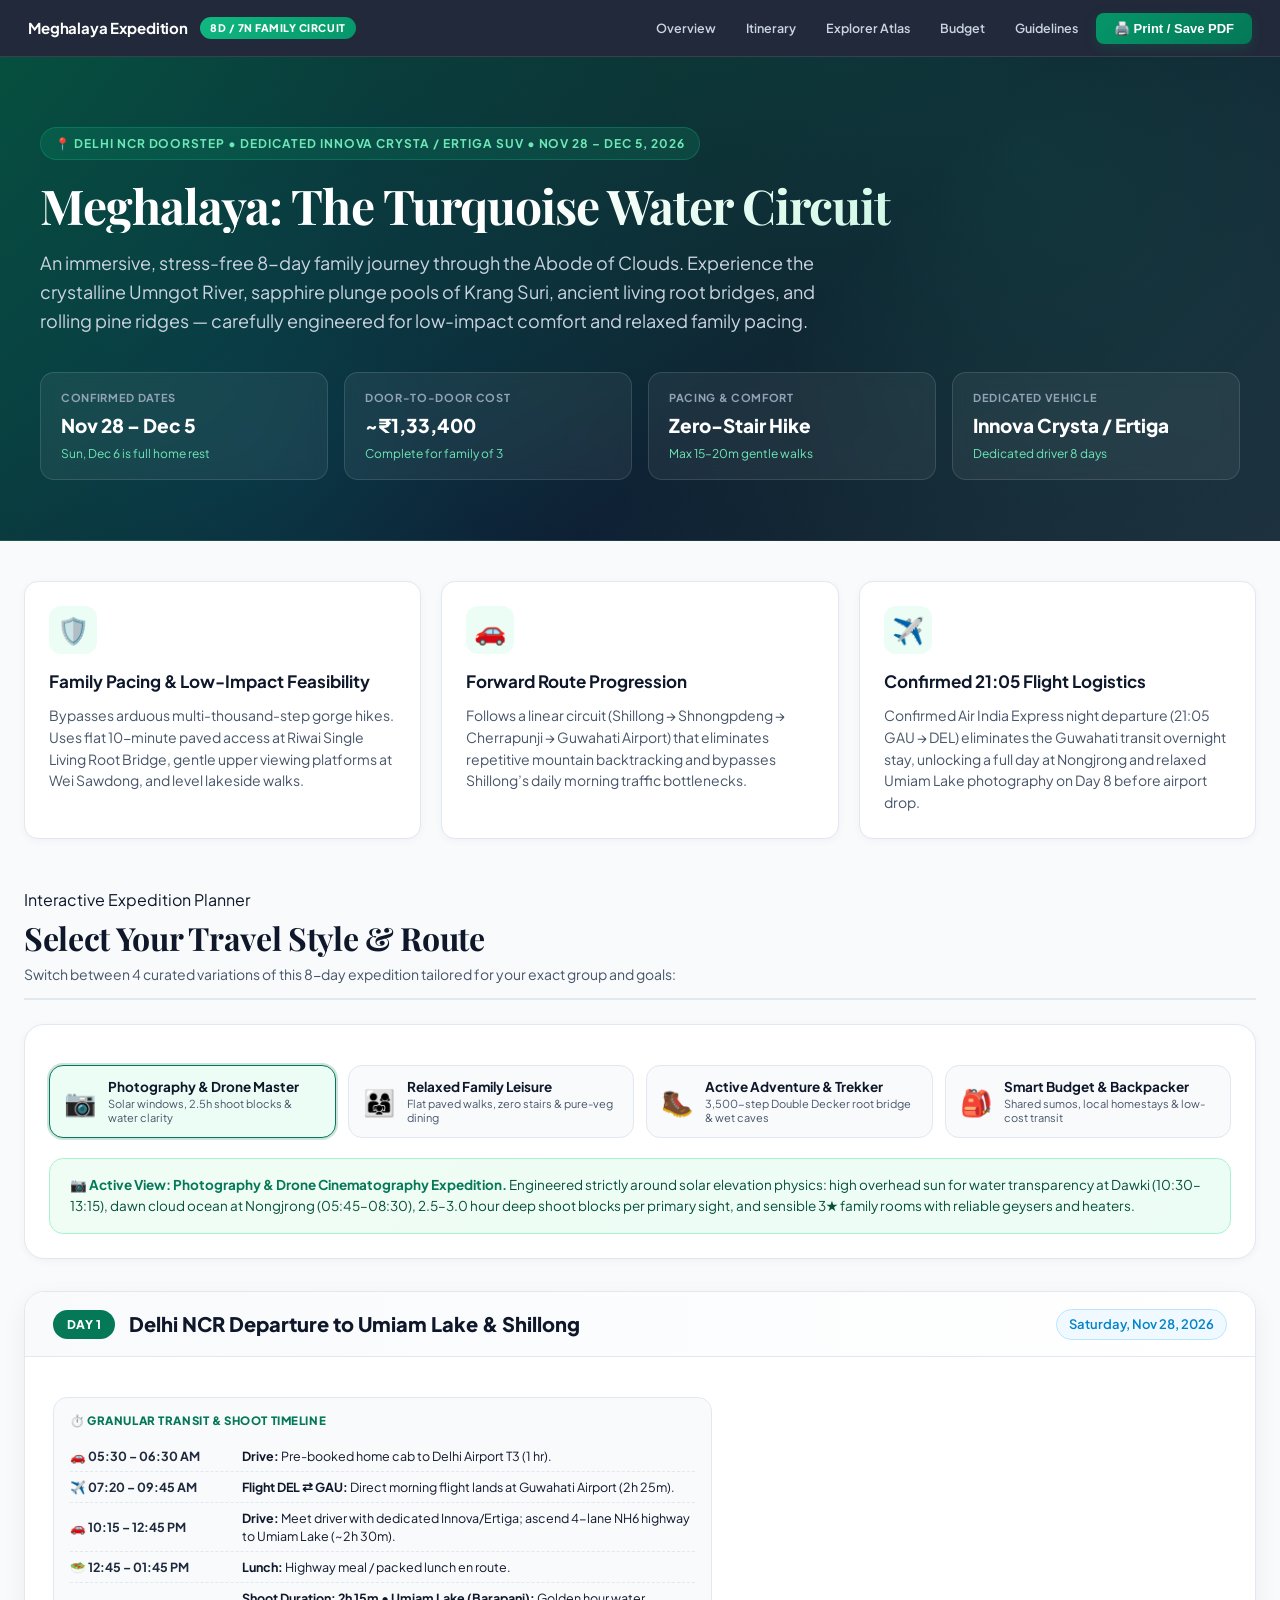
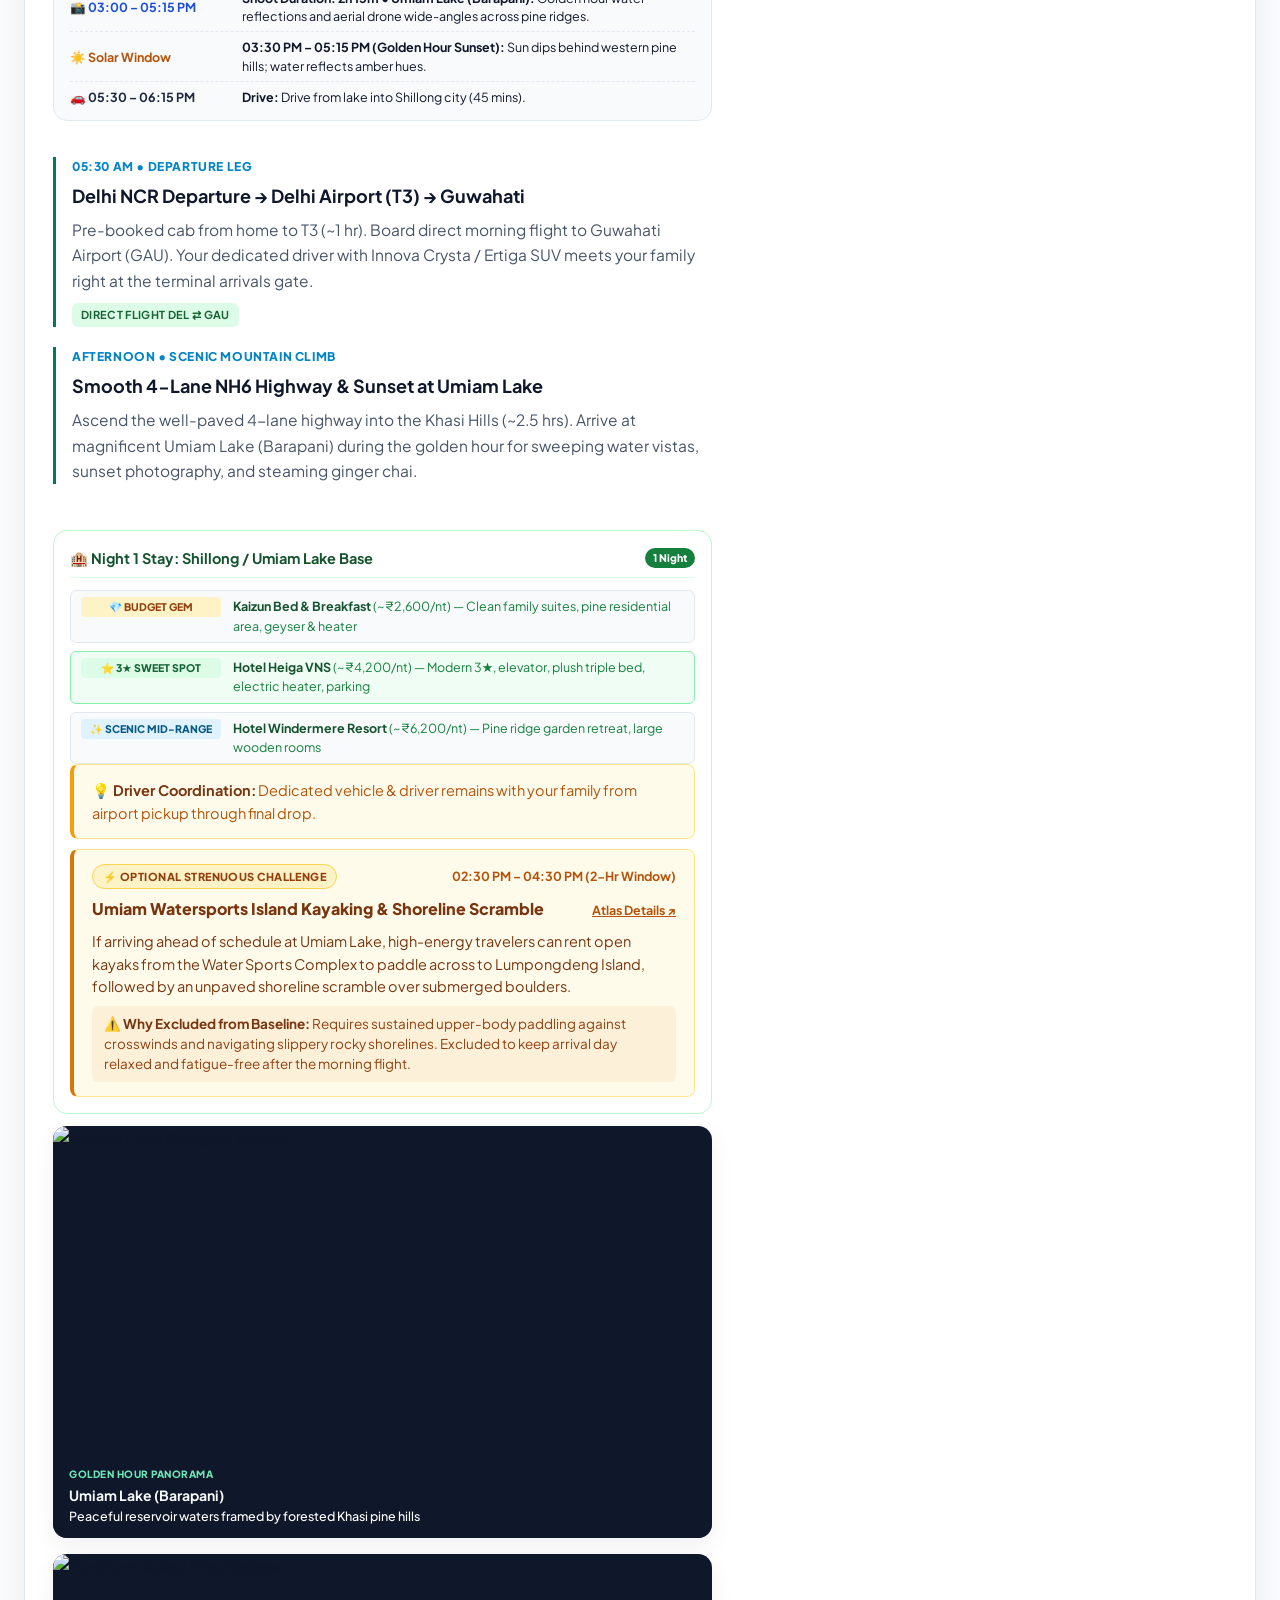
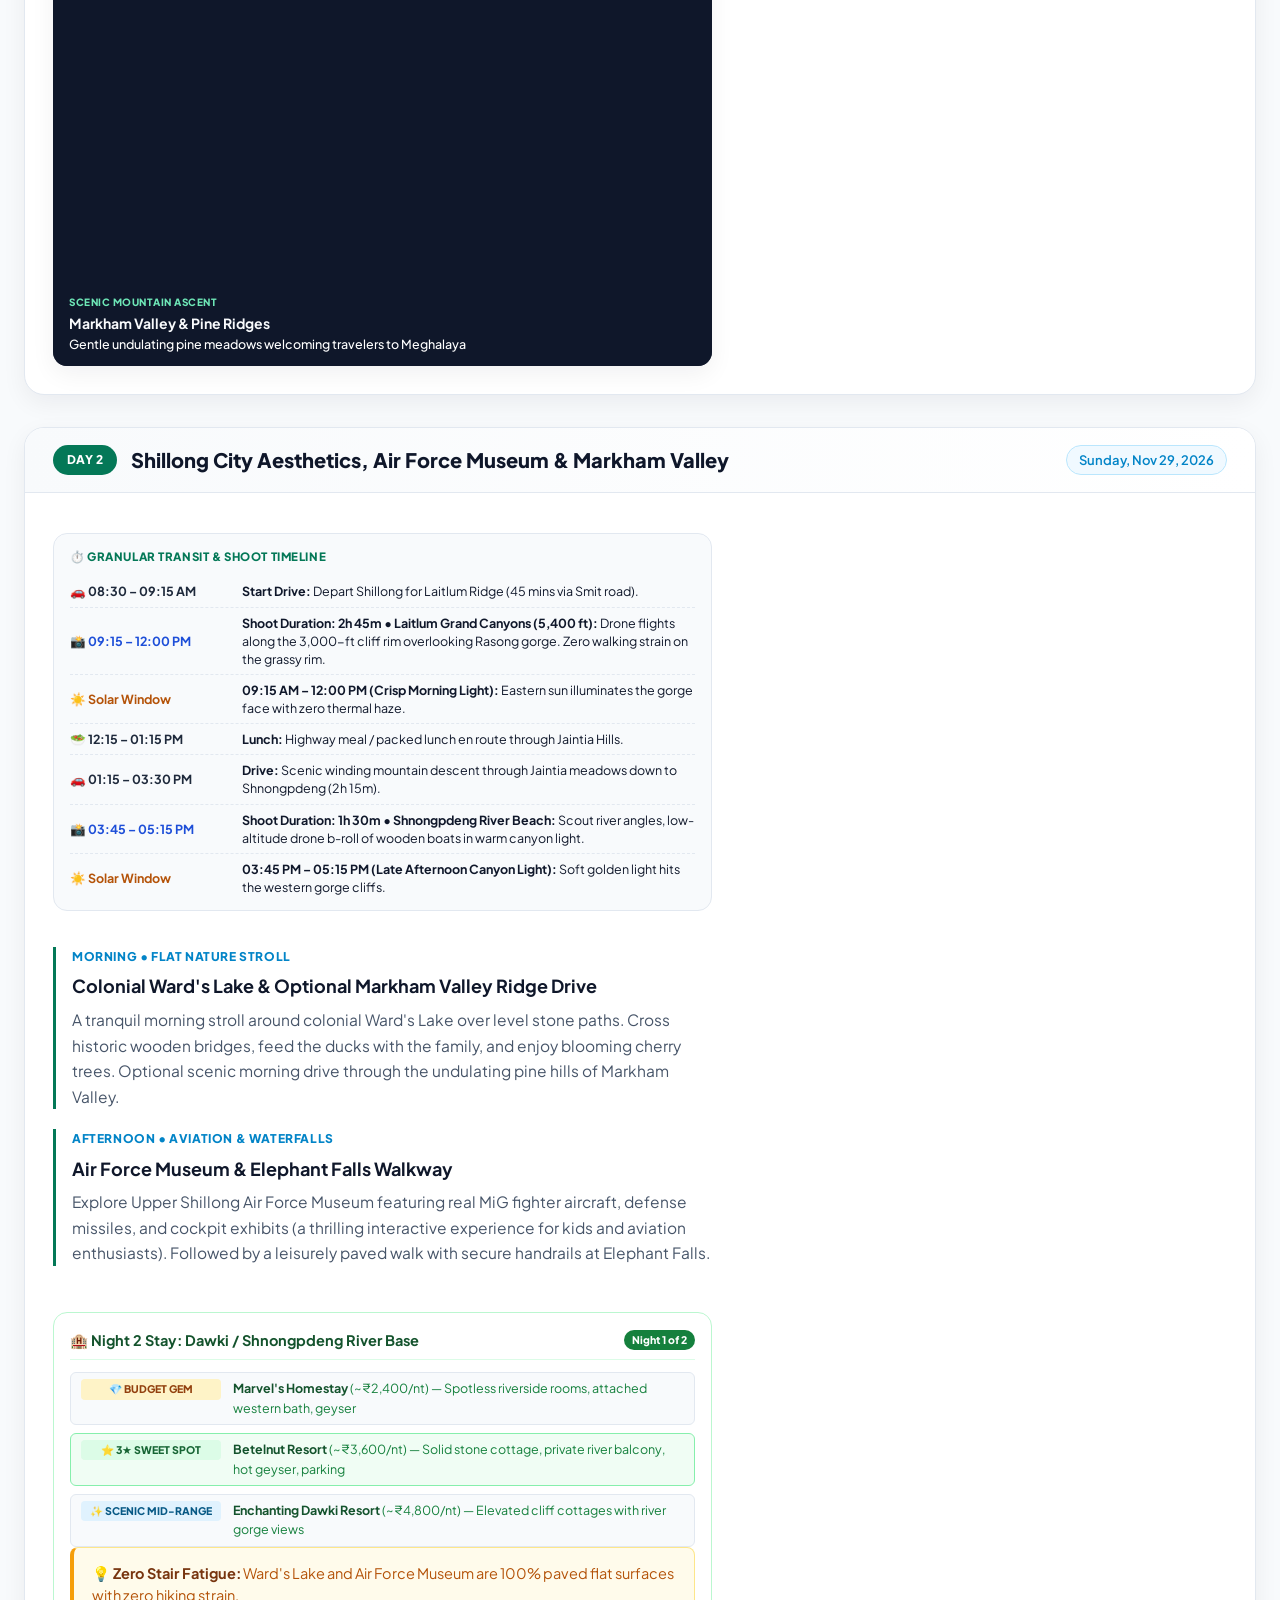
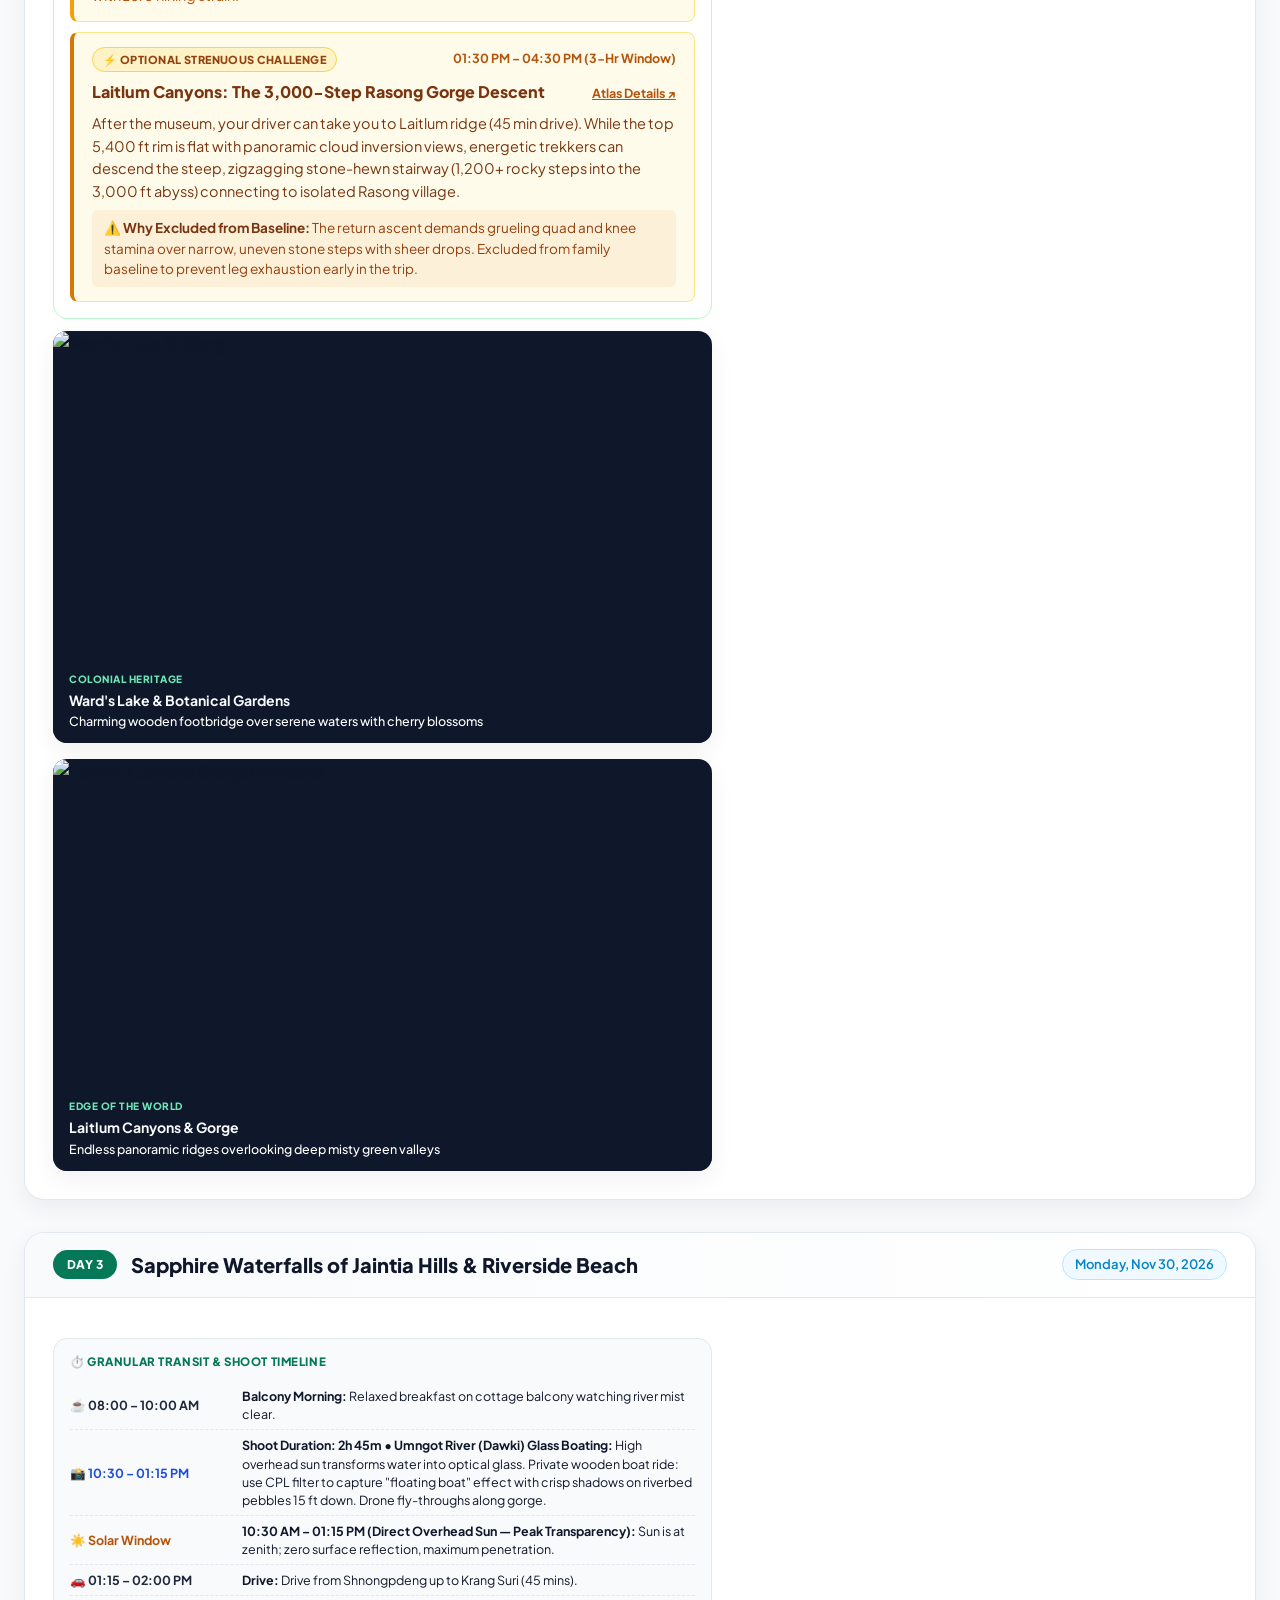
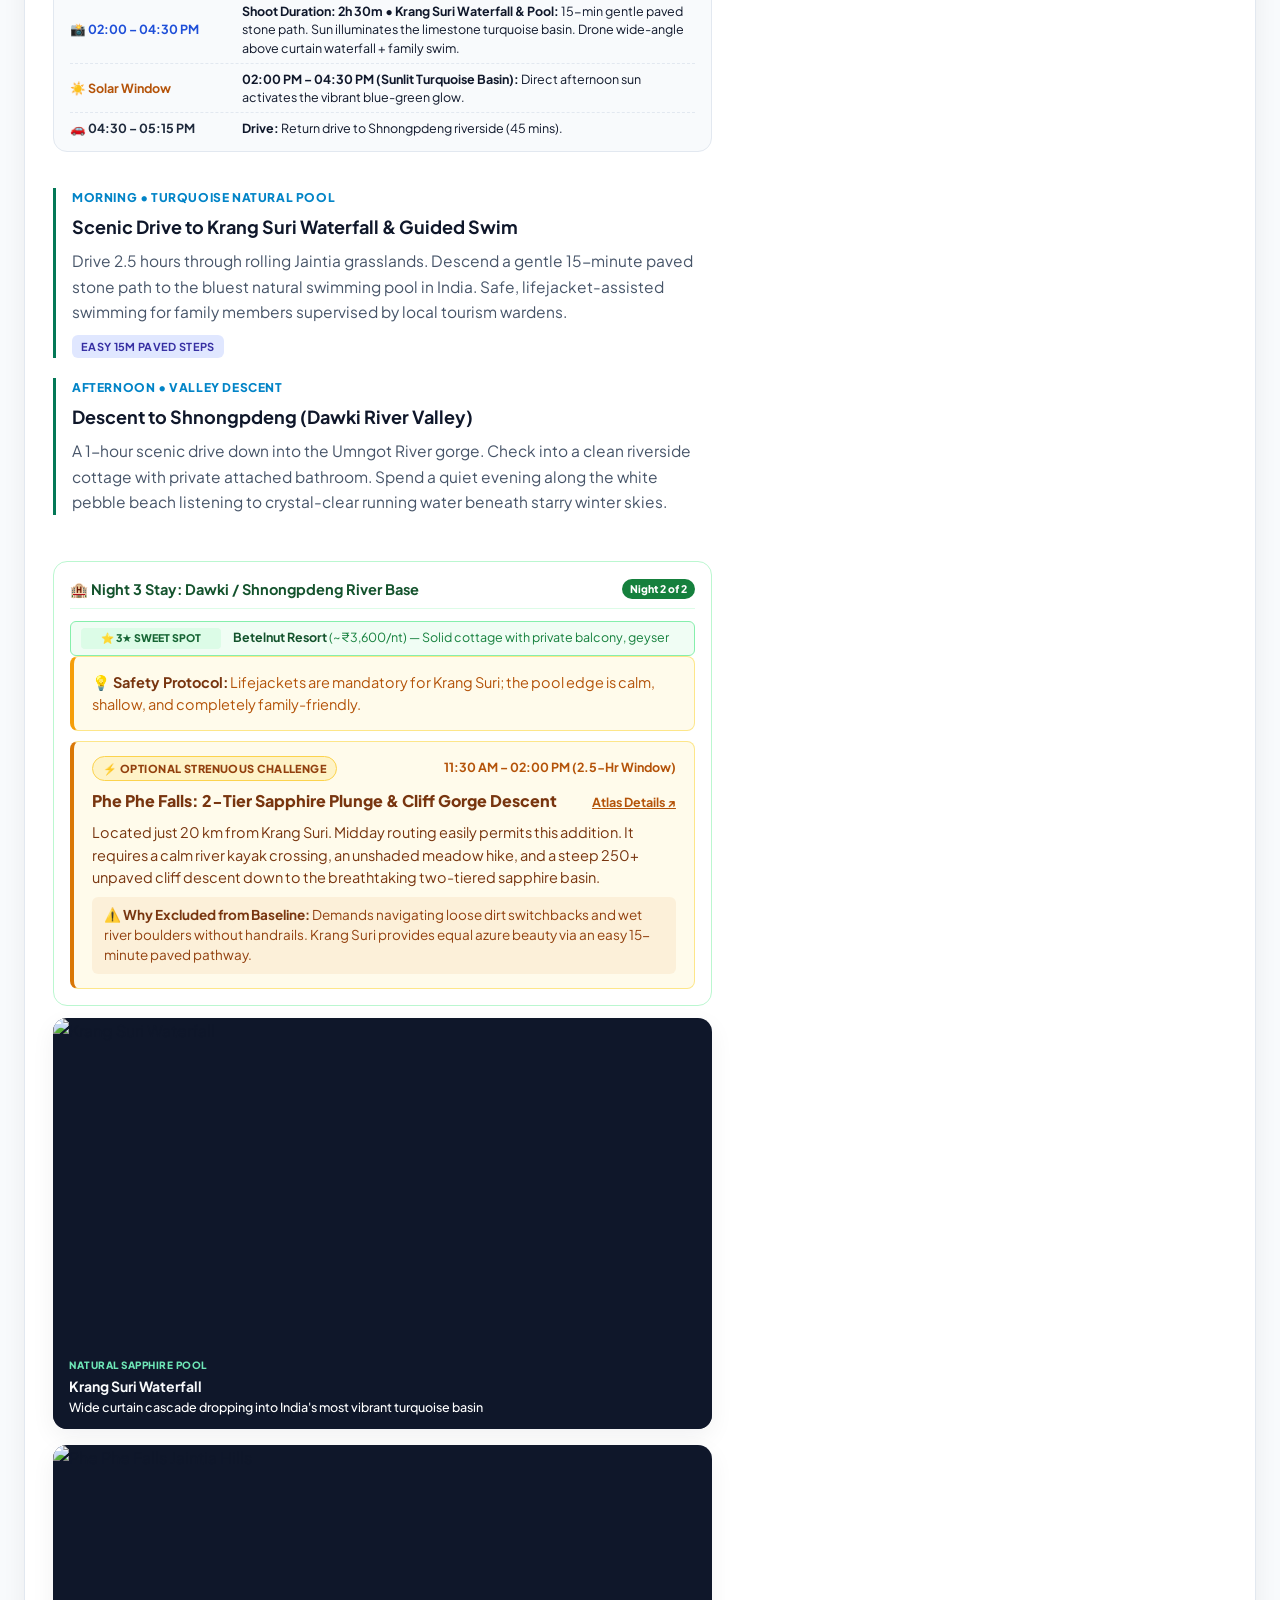
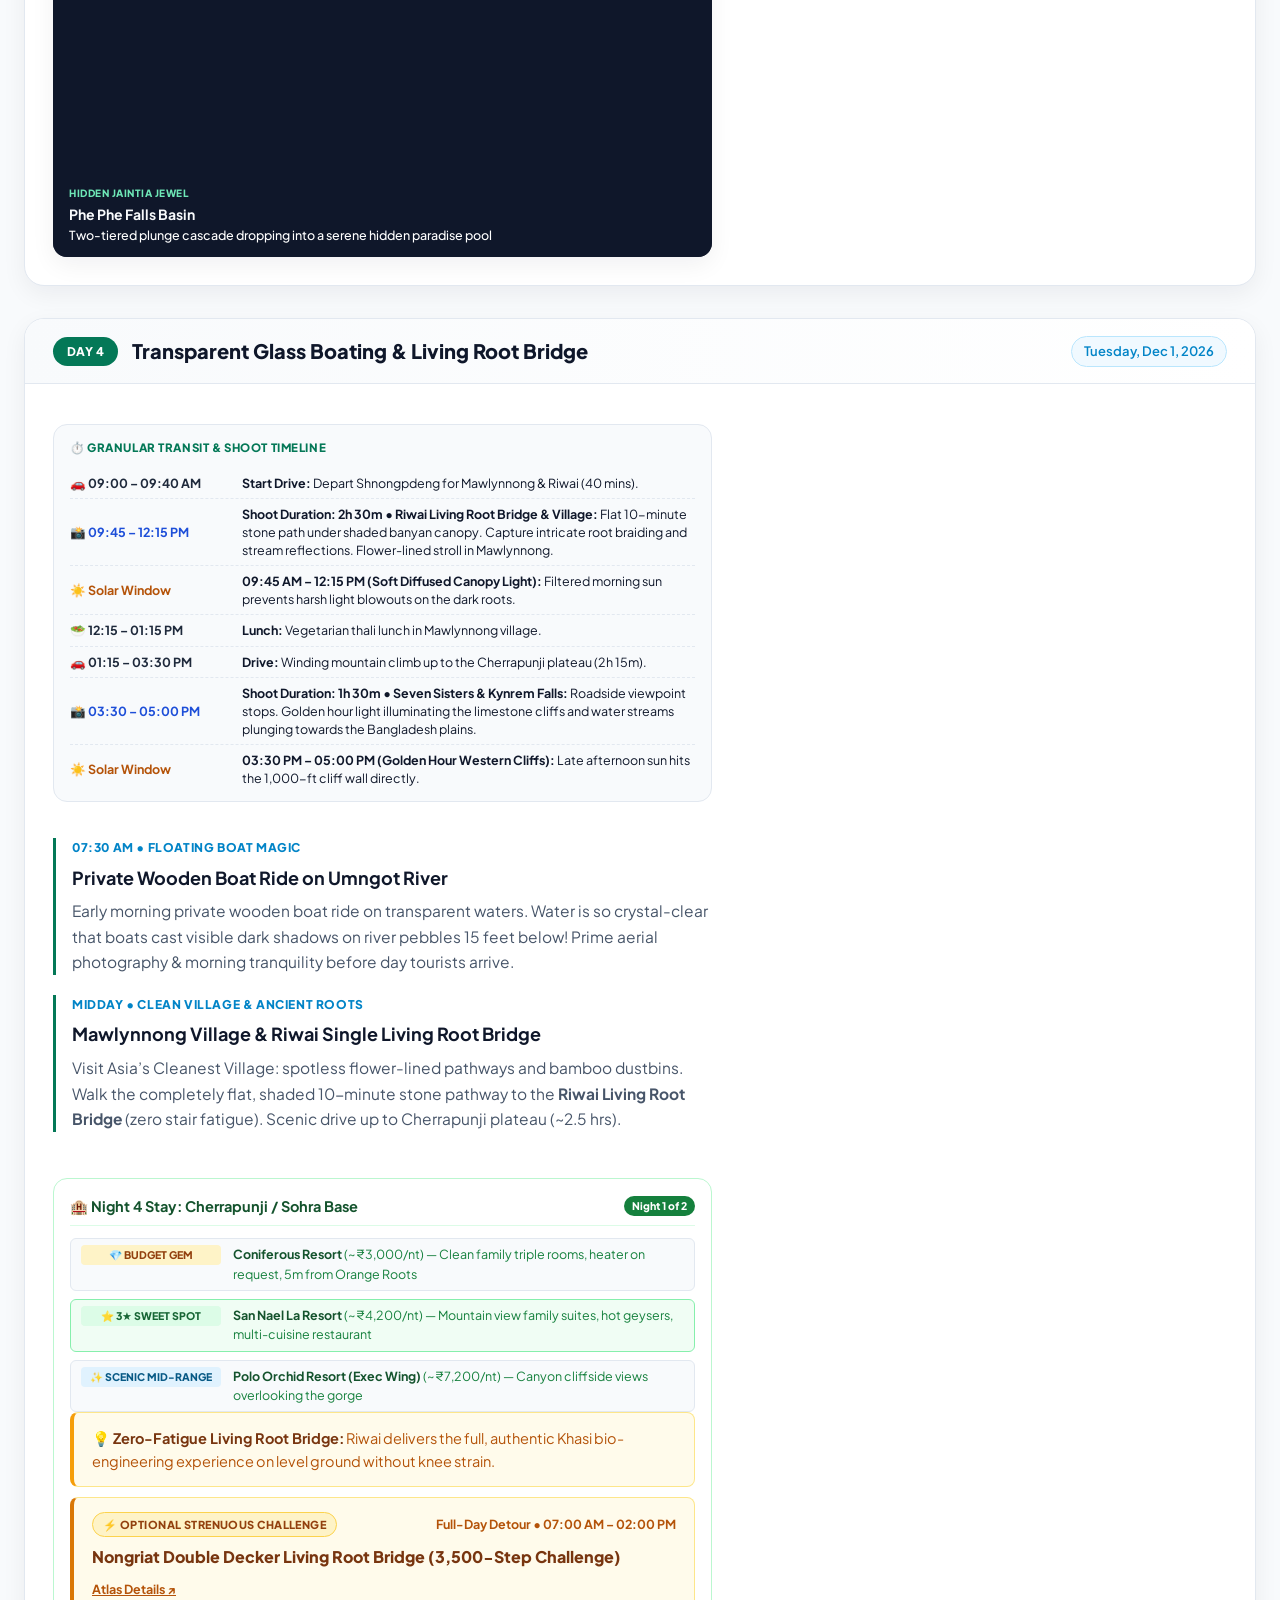
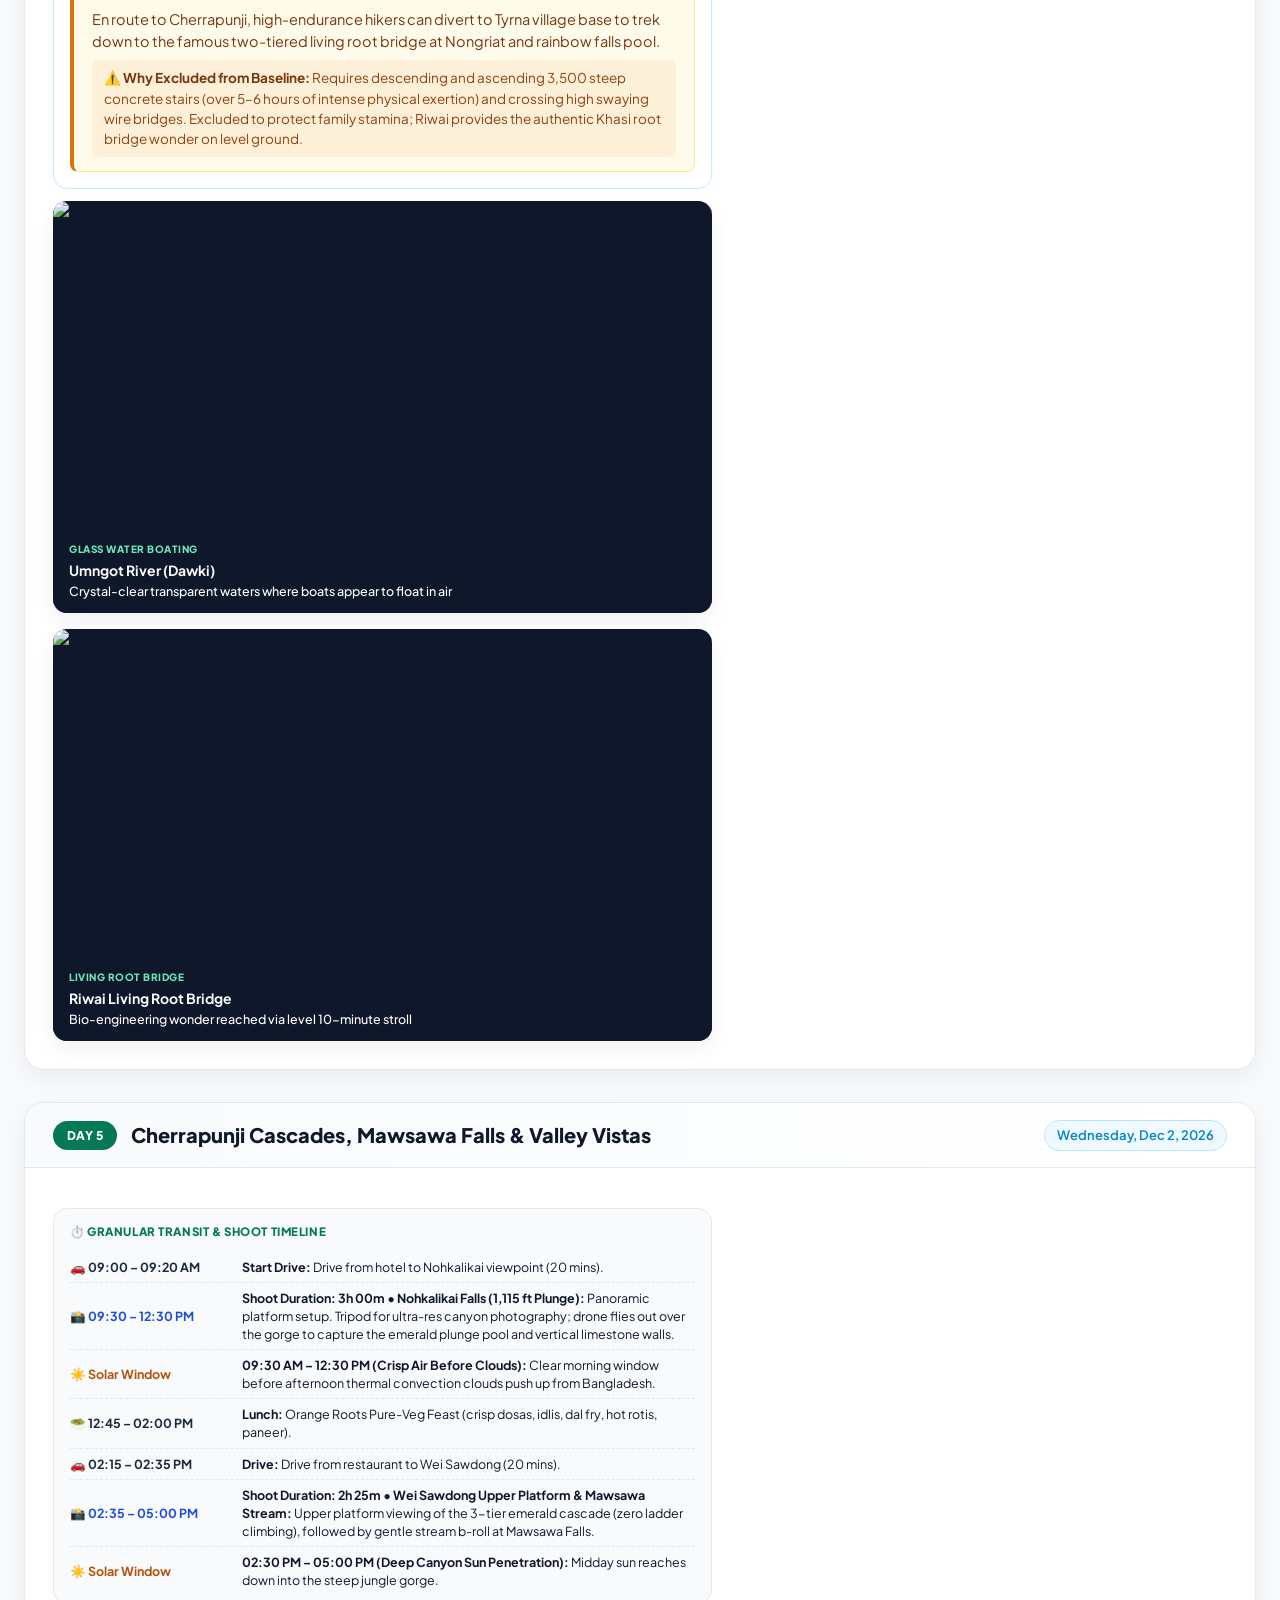
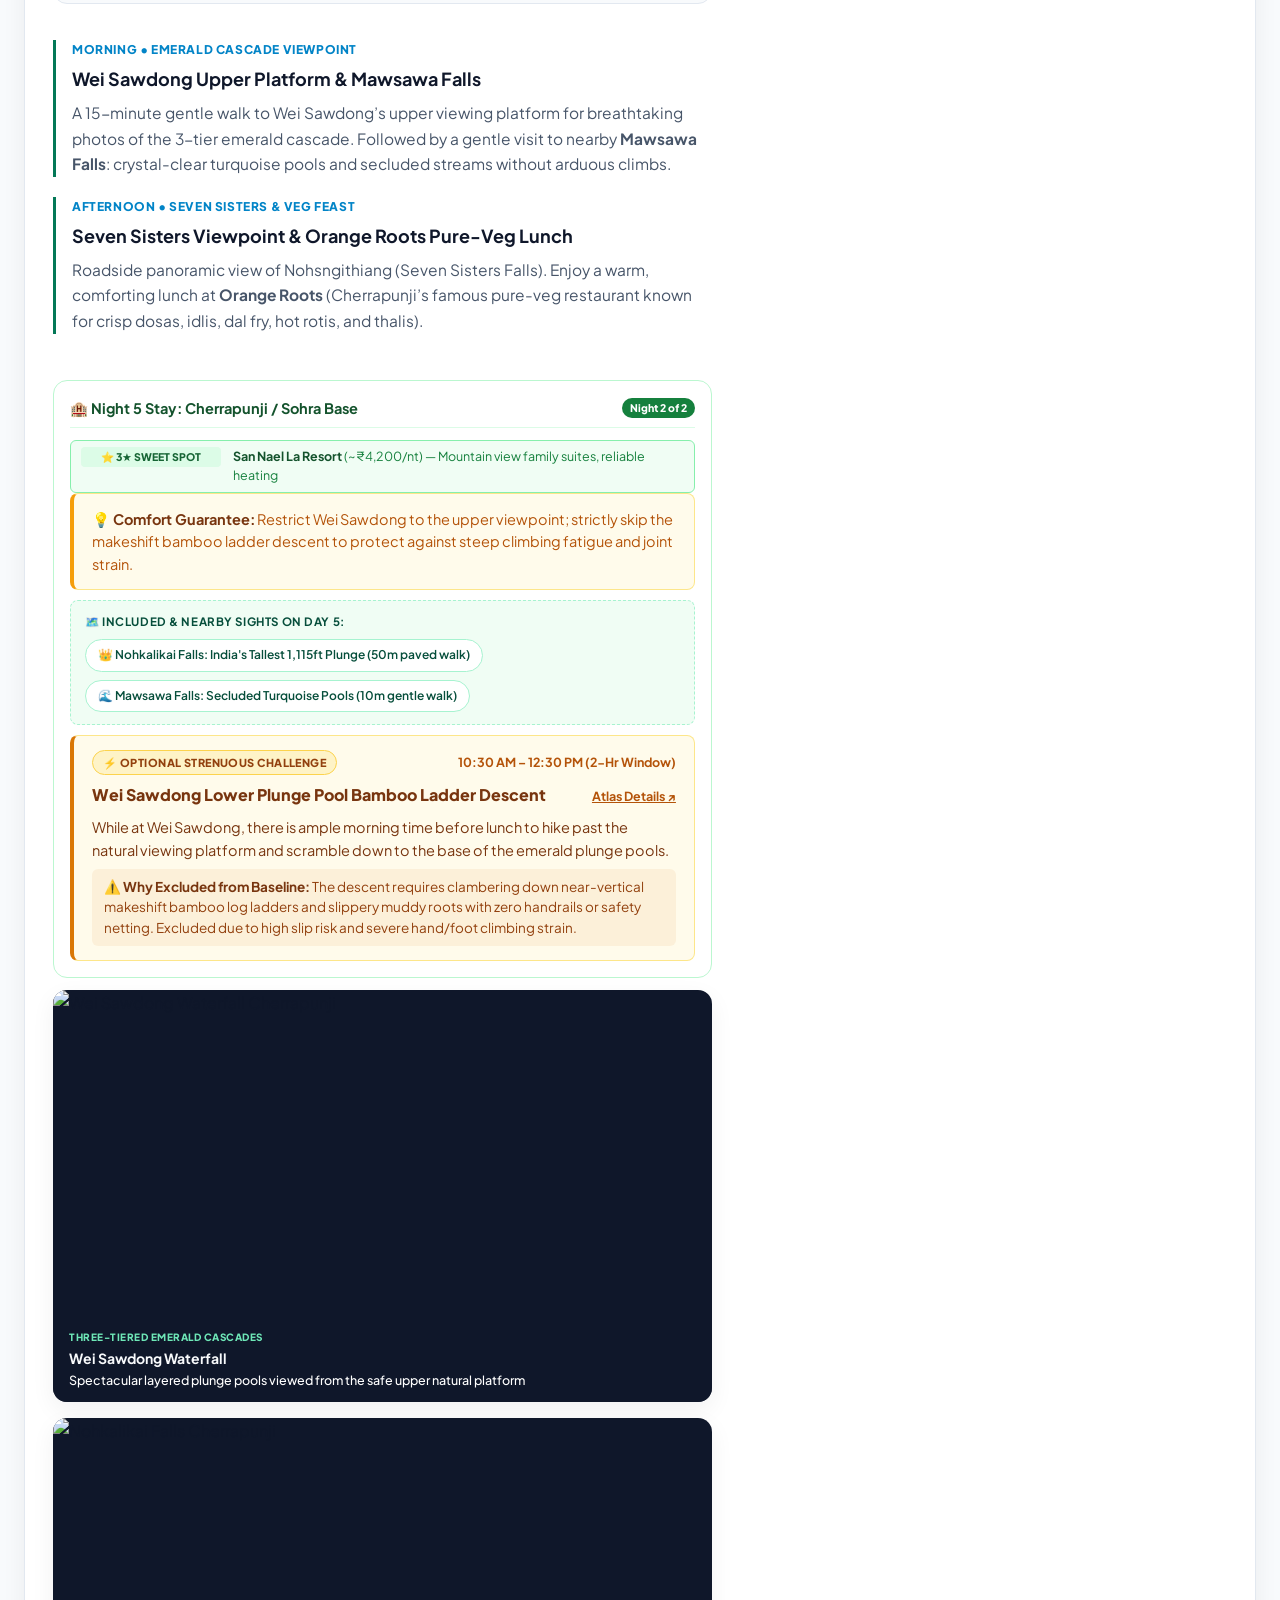
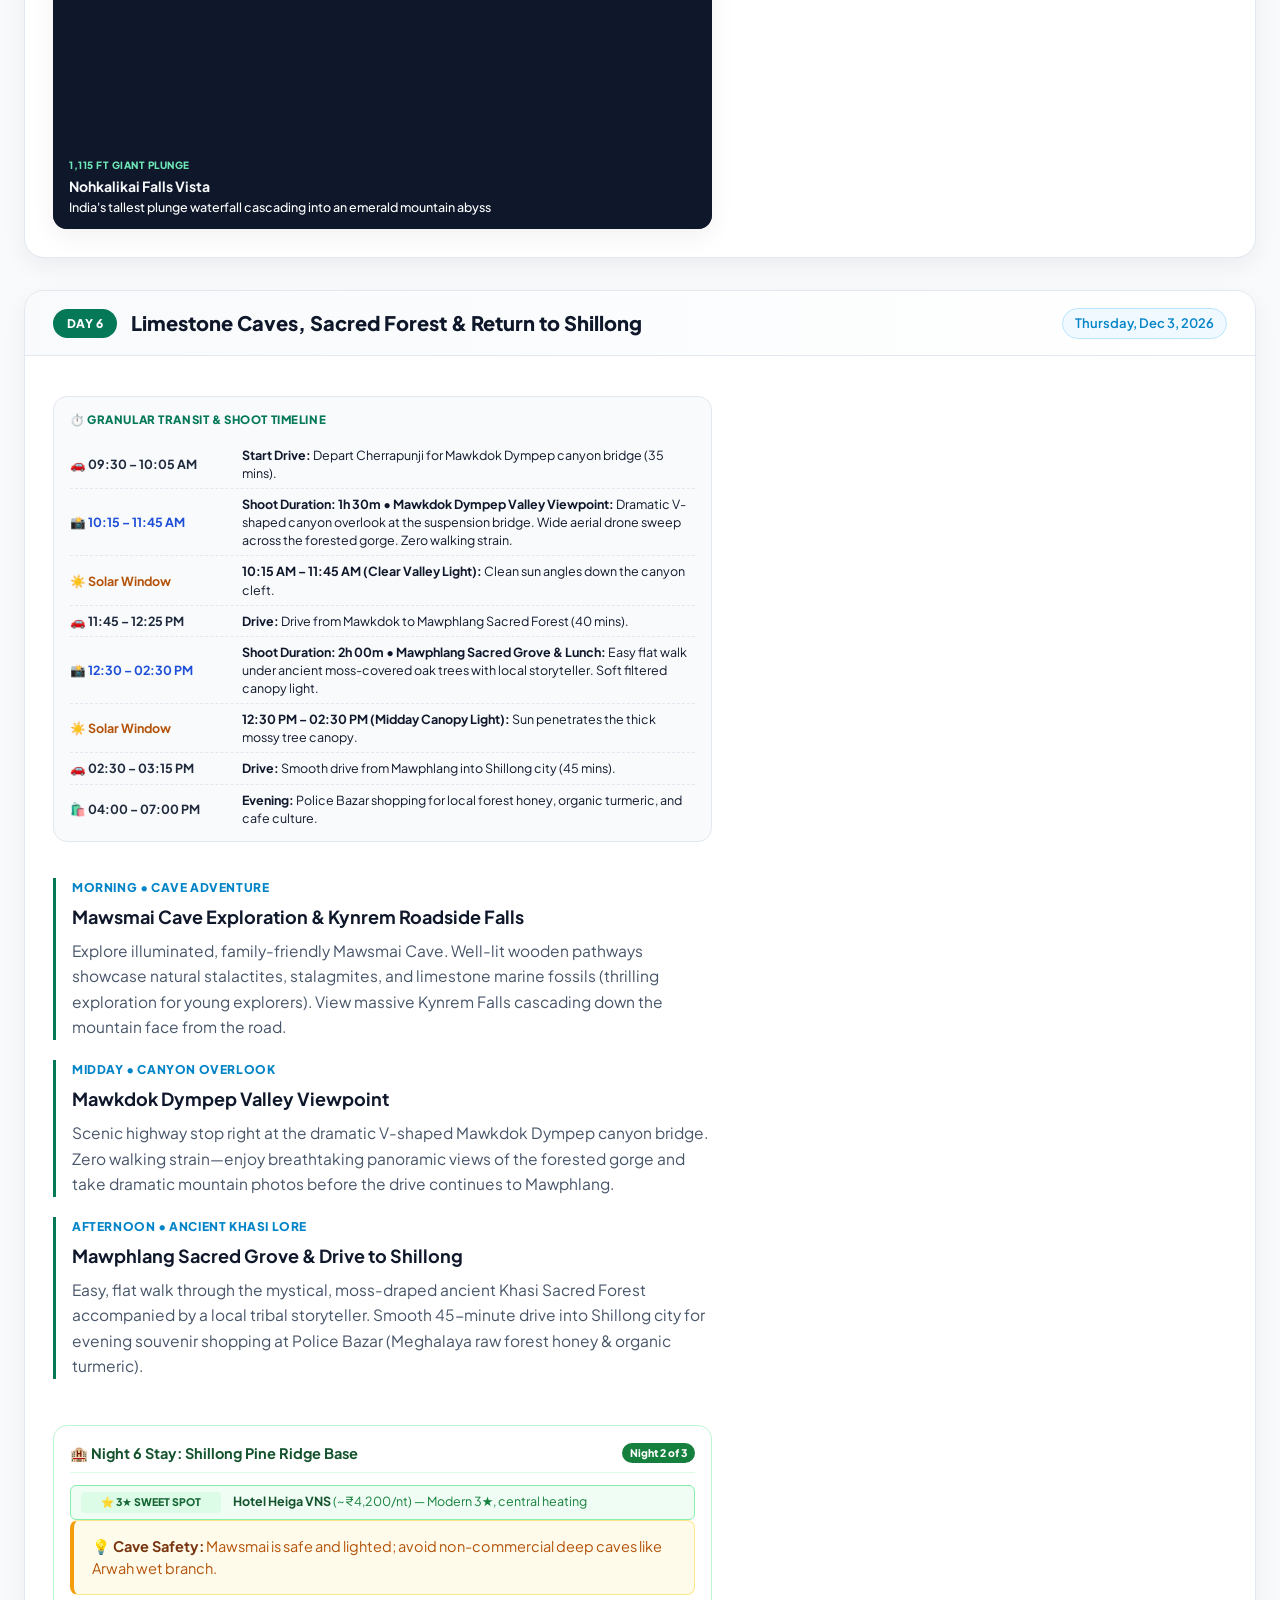
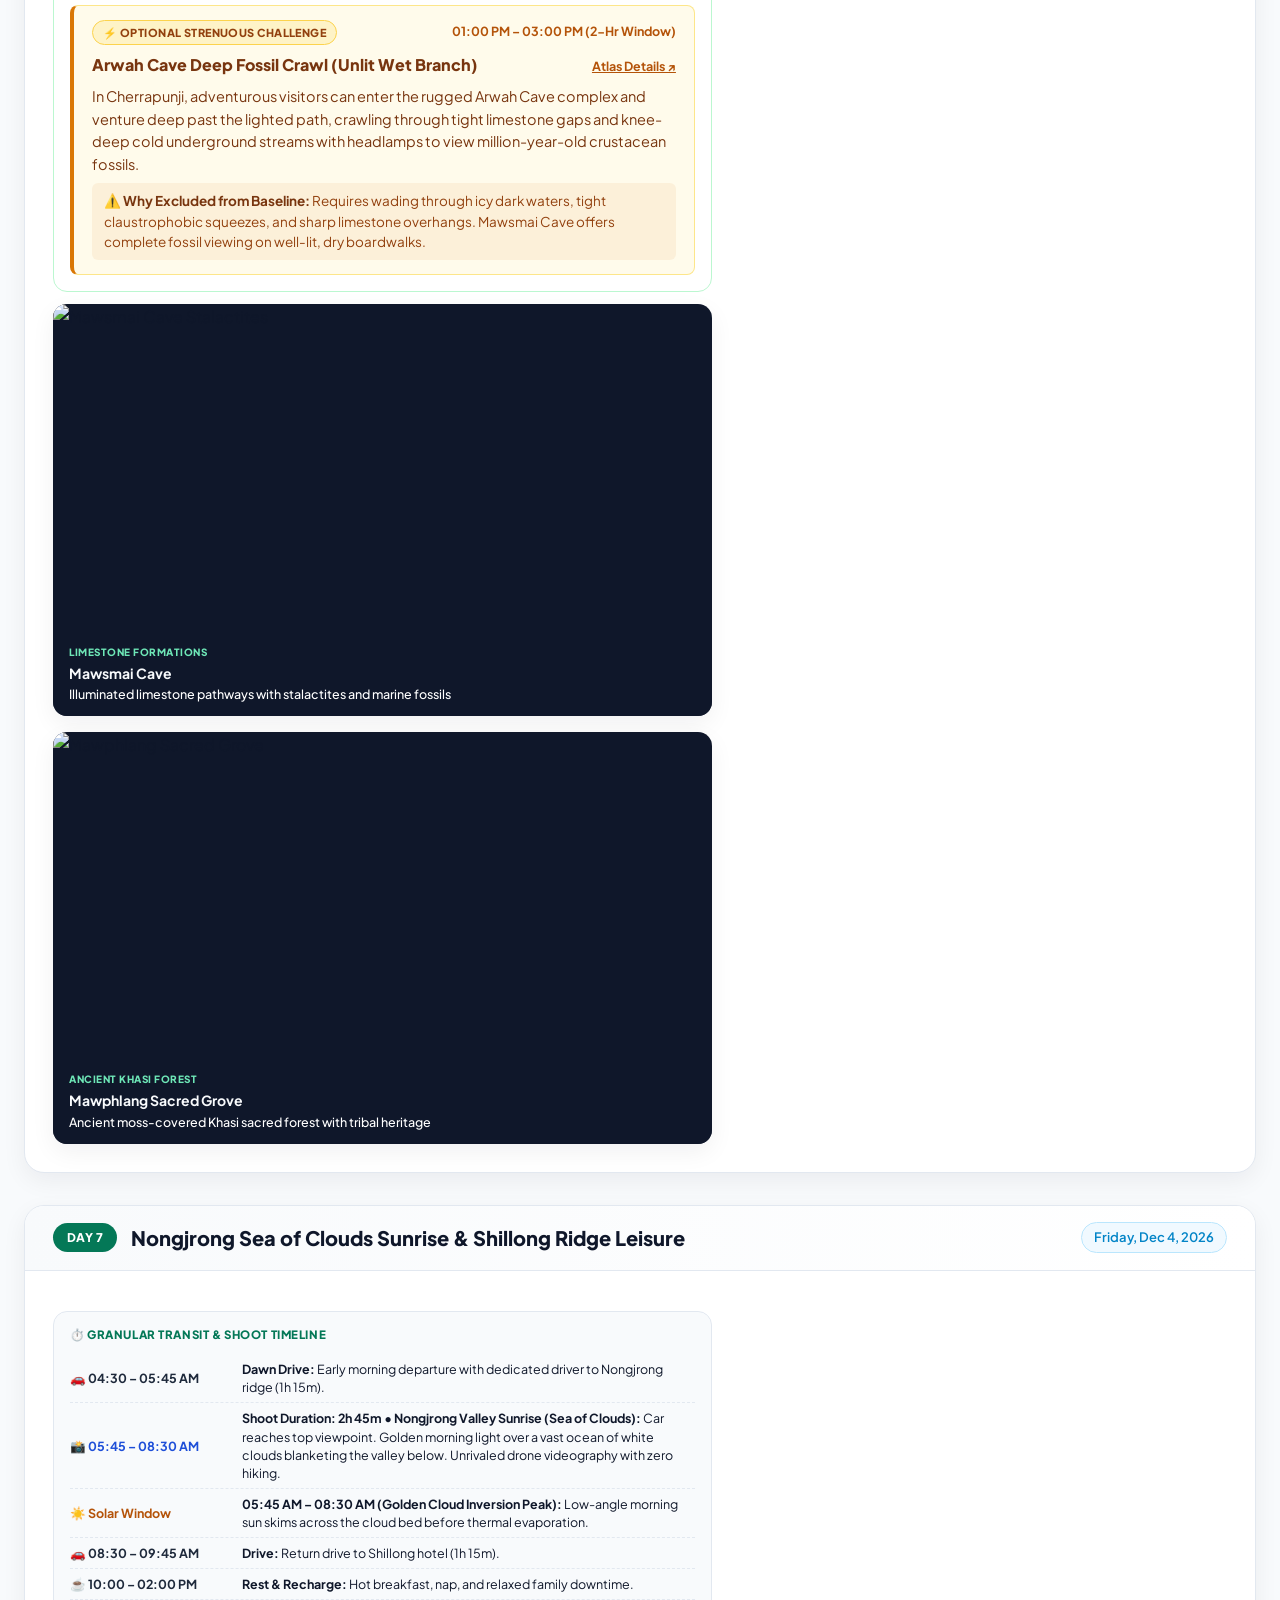
==== commit 68f3fc3d: "feat(meghalaya): restore all 16 dual images across days and embed granular timelines with full leg c" ====
--- a/meghalaya-blue-water-circuit.html
+++ b/meghalaya-blue-water-circuit.html
@@ -4,8 +4,6 @@
   <meta charset="UTF-8">
   <meta name="viewport" content="width=device-width, initial-scale=1.0">
   <title>Meghalaya Turquoise Water Circuit — 8-Day Family Expedition</title>
-  <link rel="icon" type="image/svg+xml" href="favicon.svg">
-  <link rel="stylesheet" href="assets/css/travel-theme.css">
   <link rel="preconnect" href="https://fonts.googleapis.com">
   <link rel="preconnect" href="https://fonts.gstatic.com" crossorigin>
   <link href="https://fonts.googleapis.com/css2?family=Plus+Jakarta+Sans:wght@300;400;500;600;700;800&family=Playfair+Display:ital,wght@0,600;0,700;1,600&display=swap" rel="stylesheet">
@@ -1778,13 +1776,6 @@
   <!-- Top Sticky Navigation -->
   <header class="top-nav">
     <div class="nav-brand">
-      <a href="index.html" class="brand-icon-link" title="Shashikant Prasad Travel">
-        <img src="favicon.svg" alt="SP Camera" class="brand-camera-icon">
-      </a>
-      <a href="index.html" style="color: #6ee7b7; text-decoration: none; display: flex; align-items: center; gap: 6px; font-weight: 700;">
-        <span>&larr; Travel Directory</span>
-      </a>
-      <span style="color: rgba(255,255,255,0.25);">&bull;</span>
       <span>Meghalaya Expedition</span>
       <span class="brand-badge">8D / 7N Family Circuit</span>
     </div>
@@ -1918,19 +1909,15 @@
 
     <!-- VIEW 1: PHOTOGRAPHY & DRONE EXPEDITION -->
     <div id="itinerary-view-photo" class="itinerary-persona-container">
-      
-      <!-- Day 1 -->
       <article class="day-card" id="photo-day-1">
-        <div class="day-header-strip">
-          <div class="day-badge-title">
-            <span class="day-number-pill">Day 1</span>
-            <span class="day-name">Arrival, Highland Highway & Sunset at Umiam Lake</span>
-          </div>
-          <span class="day-meta-tag">Saturday, Nov 28, 2026</span>
-        </div>
+        <div class="day-header-strip"><div class="day-badge-title">
+          <span class="day-number-pill">Day 1</span>
+          <span class="day-name">Delhi NCR Departure to Umiam Lake & Shillong</span>
+        </div>
+        <span class="day-meta-tag">Saturday, Nov 28, 2026</span>
+      </div>
         <div class="day-grid">
           <div class="day-details">
-            
             <div class="timeline-steps-box">
               <div class="timeline-steps-title">⏱️ Granular Transit & Shoot Timeline</div>
               <div class="timeline-step-item">
@@ -1963,6 +1950,24 @@
               </div>
             </div>
 
+            <div class="leg-card">
+            <span class="leg-time">05:30 AM • Departure Leg</span>
+            <h4 class="leg-title">Delhi NCR Departure → Delhi Airport (T3) → Guwahati</h4>
+            <p class="leg-desc">
+              Pre-booked cab from home to T3 (~1 hr). Board direct morning flight to Guwahati Airport (GAU). Your dedicated driver with Innova Crysta / Ertiga SUV meets your family right at the terminal arrivals gate.
+            </p>
+            <span class="pill pill-flight">Direct Flight DEL ⇄ GAU</span>
+          </div>
+
+          <div class="leg-card">
+            <span class="leg-time">Afternoon • Scenic Mountain Climb</span>
+            <h4 class="leg-title">Smooth 4-Lane NH6 Highway & Sunset at Umiam Lake</h4>
+            <p class="leg-desc">
+              Ascend the well-paved 4-lane highway into the Khasi Hills (~2.5 hrs). Arrive at magnificent Umiam Lake (Barapani) during the golden hour for sweeping water vistas, sunset photography, and steaming ginger chai.
+            </p>
+          </div>
+
+          <div class="info-boxes-row">
             <div class="info-boxes-row">
               <div class="hotel-card">
                 <div class="hotel-card-title-row">
@@ -1983,36 +1988,60 @@
                     <span class="tier-hotel-name"><strong>Hotel Windermere Resort</strong> (~₹6,200/nt) — Pine ridge garden retreat, large wooden rooms</span>
                   </div>
                 </div>
-              </div>
-            </div>
-          </div>
-
+            <div class="pro-tip-card">
+              <strong>💡 Driver Coordination:</strong> Dedicated vehicle & driver remains with your family from airport pickup through final drop.
+            </div>
+
+            <div class="strenuous-option-card">
+              <div class="strenuous-header">
+                <span class="strenuous-pill">⚡ Optional Strenuous Challenge</span>
+                <span class="strenuous-time">02:30 PM – 04:30 PM (2-Hr Window)</span>
+              </div>
+              <div class="strenuous-title-row">
+                <h5 class="strenuous-title">Umiam Watersports Island Kayaking & Shoreline Scramble</h5>
+                <a href="#atlas-umiam" class="strenuous-atlas-link" onclick="filterAtlas('adventure')">Atlas Details ↗</a>
+              </div>
+              <p class="strenuous-desc">
+                If arriving ahead of schedule at Umiam Lake, high-energy travelers can rent open kayaks from the Water Sports Complex to paddle across to Lumpongdeng Island, followed by an unpaved shoreline scramble over submerged boulders.
+              </p>
+              <div class="strenuous-reason-box">
+                <strong>⚠️ Why Excluded from Baseline:</strong> Requires sustained upper-body paddling against crosswinds and navigating slippery rocky shorelines. Excluded to keep arrival day relaxed and fatigue-free after the morning flight.
+              </div>
+            </div>
+          </div>
+          </div>
           <div class="day-media">
-            <div class="photo-container" onclick="openLightbox('images/umiam_lake.jpg', 'Umiam Lake (Barapani) — Vast azure reservoir framed by forested Khasi pine hills at golden hour')">
-              <img src="images/umiam_lake.jpg" alt="Umiam Lake Barapani">
-              <div class="photo-zoom-hint">🔍 Click to enlarge</div>
-              <div class="photo-caption">
-                <span class="photo-tag">Golden Hour Reservoir</span>
-                <strong>Umiam Lake (Barapani)</strong>
-                Vast azure reservoir framed by forested Khasi pine hills at golden hour
-              </div>
-            </div>
-          </div>
+          <div class="photo-container" onclick="openLightbox('images/umiam_lake.jpg', 'Umiam Lake (Barapani) — Peaceful reservoir waters framed by forested Khasi pine hills')">
+            <img src="images/umiam_lake.jpg" alt="Umiam Lake Barapani Sunset">
+            <div class="photo-zoom-hint">🔍 Click to enlarge</div>
+            <div class="photo-caption">
+              <span class="photo-tag">Golden Hour Panorama</span>
+              <strong>Umiam Lake (Barapani)</strong>
+              Peaceful reservoir waters framed by forested Khasi pine hills
+            </div>
+          </div>
+          <div class="photo-container" onclick="openLightbox('images/markham_valley.jpg', 'Markham Valley & Highland Ridges — Gentle undulating pine meadows welcoming travelers to Meghalaya')">
+            <img src="images/markham_valley.jpg" alt="Markham Valley Pine Ridges">
+            <div class="photo-zoom-hint">🔍 Click to enlarge</div>
+            <div class="photo-caption">
+              <span class="photo-tag">Scenic Mountain Ascent</span>
+              <strong>Markham Valley & Pine Ridges</strong>
+              Gentle undulating pine meadows welcoming travelers to Meghalaya
+            </div>
+          </div>
+        </div>
         </div>
       </article>
 
-      <!-- Day 2 -->
       <article class="day-card" id="photo-day-2">
-        <div class="day-header-strip">
-          <div class="day-badge-title">
-            <span class="day-number-pill">Day 2</span>
-            <span class="day-name">Laitlum Grand Canyons & Scenic Descent to Dawki River</span>
-          </div>
-          <span class="day-meta-tag">Sunday, Nov 29, 2026</span>
-        </div>
+        <div class="day-header-strip"><div class="day-badge-title">
+          <span class="day-number-pill">Day 2</span>
+          <span class="day-name">Shillong City Aesthetics, Air Force Museum & Markham Valley</span>
+        </div>
+        <span class="day-meta-tag">Sunday, Nov 29, 2026</span>
+      </div>
         <div class="day-grid">
           <div class="day-details">
-            
             <div class="timeline-steps-box">
               <div class="timeline-steps-title">⏱️ Granular Transit & Shoot Timeline</div>
               <div class="timeline-step-item">
@@ -2045,6 +2074,23 @@
               </div>
             </div>
 
+            <div class="leg-card">
+            <span class="leg-time">Morning • Flat Nature Stroll</span>
+            <h4 class="leg-title">Colonial Ward's Lake & Optional Markham Valley Ridge Drive</h4>
+            <p class="leg-desc">
+              A tranquil morning stroll around colonial Ward's Lake over level stone paths. Cross historic wooden bridges, feed the ducks with the family, and enjoy blooming cherry trees. Optional scenic morning drive through the undulating pine hills of Markham Valley.
+            </p>
+          </div>
+
+          <div class="leg-card">
+            <span class="leg-time">Afternoon • Aviation & Waterfalls</span>
+            <h4 class="leg-title">Air Force Museum & Elephant Falls Walkway</h4>
+            <p class="leg-desc">
+              Explore Upper Shillong Air Force Museum featuring real MiG fighter aircraft, defense missiles, and cockpit exhibits (a thrilling interactive experience for kids and aviation enthusiasts). Followed by a leisurely paved walk with secure handrails at Elephant Falls.
+            </p>
+          </div>
+
+          <div class="info-boxes-row">
             <div class="info-boxes-row">
               <div class="hotel-card">
                 <div class="hotel-card-title-row">
@@ -2065,36 +2111,60 @@
                     <span class="tier-hotel-name"><strong>Enchanting Dawki Resort</strong> (~₹4,800/nt) — Elevated cliff cottages with river gorge views</span>
                   </div>
                 </div>
-              </div>
-            </div>
-          </div>
-
+            <div class="pro-tip-card">
+              <strong>💡 Zero Stair Fatigue:</strong> Ward's Lake and Air Force Museum are 100% paved flat surfaces with zero hiking strain.
+            </div>
+
+            <div class="strenuous-option-card">
+              <div class="strenuous-header">
+                <span class="strenuous-pill">⚡ Optional Strenuous Challenge</span>
+                <span class="strenuous-time">01:30 PM – 04:30 PM (3-Hr Window)</span>
+              </div>
+              <div class="strenuous-title-row">
+                <h5 class="strenuous-title">Laitlum Canyons: The 3,000-Step Rasong Gorge Descent</h5>
+                <a href="#atlas-laitlum" class="strenuous-atlas-link" onclick="filterAtlas('adventure')">Atlas Details ↗</a>
+              </div>
+              <p class="strenuous-desc">
+                After the museum, your driver can take you to Laitlum ridge (45 min drive). While the top 5,400 ft rim is flat with panoramic cloud inversion views, energetic trekkers can descend the steep, zigzagging stone-hewn stairway (1,200+ rocky steps into the 3,000 ft abyss) connecting to isolated Rasong village.
+              </p>
+              <div class="strenuous-reason-box">
+                <strong>⚠️ Why Excluded from Baseline:</strong> The return ascent demands grueling quad and knee stamina over narrow, uneven stone steps with sheer drops. Excluded from family baseline to prevent leg exhaustion early in the trip.
+              </div>
+            </div>
+          </div>
+          </div>
           <div class="day-media">
-            <div class="photo-container" onclick="openLightbox('images/laitlum_canyons.jpg', 'Laitlum Canyons & Gorge — Endless edge-of-the-world panoramic ridges overlooking deep misty valleys')">
-              <img src="images/laitlum_canyons.jpg" alt="Laitlum Canyons Gorge Panorama">
-              <div class="photo-zoom-hint">🔍 Click to enlarge</div>
-              <div class="photo-caption">
-                <span class="photo-tag">Edge of the World</span>
-                <strong>Laitlum Canyons & Gorge</strong>
-                Endless panoramic ridges overlooking deep misty green valleys
-              </div>
-            </div>
-          </div>
+          <div class="photo-container" onclick="openLightbox('images/wards_lake.jpg', 'Ward\'s Lake & Botanical Gardens — Charming wooden footbridge over serene waters with cherry blossoms')">
+            <img src="images/wards_lake.jpg" alt="Ward's Lake Shillong">
+            <div class="photo-zoom-hint">🔍 Click to enlarge</div>
+            <div class="photo-caption">
+              <span class="photo-tag">Colonial Heritage</span>
+              <strong>Ward's Lake & Botanical Gardens</strong>
+              Charming wooden footbridge over serene waters with cherry blossoms
+            </div>
+          </div>
+          <div class="photo-container" onclick="openLightbox('images/laitlum_canyons.jpg', 'Laitlum Canyons & Gorge — Endless edge-of-the-world panoramic ridges overlooking deep misty valleys')">
+            <img src="images/laitlum_canyons.jpg" alt="Laitlum Canyons Gorge Panorama">
+            <div class="photo-zoom-hint">🔍 Click to enlarge</div>
+            <div class="photo-caption">
+              <span class="photo-tag">Edge of the World</span>
+              <strong>Laitlum Canyons & Gorge</strong>
+              Endless panoramic ridges overlooking deep misty green valleys
+            </div>
+          </div>
+        </div>
         </div>
       </article>
 
-      <!-- Day 3 -->
-      <article class="day-card vacation" id="photo-day-3">
-        <div class="day-header-strip">
-          <div class="day-badge-title">
-            <span class="day-number-pill">Day 3</span>
-            <span class="day-name">Direct Overhead Sun Glass Boating & Krang Suri Turquoise Pool</span>
-          </div>
-          <span class="day-meta-tag">Monday, Nov 30, 2026</span>
-        </div>
+      <article class="day-card" id="photo-day-3">
+        <div class="day-header-strip"><div class="day-badge-title">
+          <span class="day-number-pill">Day 3</span>
+          <span class="day-name">Sapphire Waterfalls of Jaintia Hills & Riverside Beach</span>
+        </div>
+        <span class="day-meta-tag">Monday, Nov 30, 2026</span>
+      </div>
         <div class="day-grid">
           <div class="day-details">
-            
             <div class="timeline-steps-box">
               <div class="timeline-steps-title">⏱️ Granular Transit & Shoot Timeline</div>
               <div class="timeline-step-item">
@@ -2127,6 +2197,24 @@
               </div>
             </div>
 
+            <div class="leg-card">
+            <span class="leg-time">Morning • Turquoise Natural Pool</span>
+            <h4 class="leg-title">Scenic Drive to Krang Suri Waterfall & Guided Swim</h4>
+            <p class="leg-desc">
+              Drive 2.5 hours through rolling Jaintia grasslands. Descend a gentle 15-minute paved stone path to the bluest natural swimming pool in India. Safe, lifejacket-assisted swimming for family members supervised by local tourism wardens.
+            </p>
+            <span class="pill pill-hike">Easy 15m Paved Steps</span>
+          </div>
+
+          <div class="leg-card">
+            <span class="leg-time">Afternoon • Valley Descent</span>
+            <h4 class="leg-title">Descent to Shnongpdeng (Dawki River Valley)</h4>
+            <p class="leg-desc">
+              A 1-hour scenic drive down into the Umngot River gorge. Check into a clean riverside cottage with private attached bathroom. Spend a quiet evening along the white pebble beach listening to crystal-clear running water beneath starry winter skies.
+            </p>
+          </div>
+
+          <div class="info-boxes-row">
             <div class="info-boxes-row">
               <div class="hotel-card">
                 <div class="hotel-card-title-row">
@@ -2139,36 +2227,60 @@
                     <span class="tier-hotel-name"><strong>Betelnut Resort</strong> (~₹3,600/nt) — Solid cottage with private balcony, geyser</span>
                   </div>
                 </div>
-              </div>
-            </div>
-          </div>
-
+            <div class="pro-tip-card">
+              <strong>💡 Safety Protocol:</strong> Lifejackets are mandatory for Krang Suri; the pool edge is calm, shallow, and completely family-friendly.
+            </div>
+
+            <div class="strenuous-option-card">
+              <div class="strenuous-header">
+                <span class="strenuous-pill">⚡ Optional Strenuous Challenge</span>
+                <span class="strenuous-time">11:30 AM – 02:00 PM (2.5-Hr Window)</span>
+              </div>
+              <div class="strenuous-title-row">
+                <h5 class="strenuous-title">Phe Phe Falls: 2-Tier Sapphire Plunge & Cliff Gorge Descent</h5>
+                <a href="#atlas-phephe" class="strenuous-atlas-link" onclick="filterAtlas('adventure')">Atlas Details ↗</a>
+              </div>
+              <p class="strenuous-desc">
+                Located just 20 km from Krang Suri. Midday routing easily permits this addition. It requires a calm river kayak crossing, an unshaded meadow hike, and a steep 250+ unpaved cliff descent down to the breathtaking two-tiered sapphire basin.
+              </p>
+              <div class="strenuous-reason-box">
+                <strong>⚠️ Why Excluded from Baseline:</strong> Demands navigating loose dirt switchbacks and wet river boulders without handrails. Krang Suri provides equal azure beauty via an easy 15-minute paved pathway.
+              </div>
+            </div>
+          </div>
+          </div>
           <div class="day-media">
-            <div class="photo-container" onclick="openLightbox('images/krang_suri.jpg', 'Krang Suri Waterfall — Wide curtain cascade dropping into India's most vibrant turquoise basin')">
-              <img src="images/krang_suri.jpg" alt="Krang Suri Waterfall">
-              <div class="photo-zoom-hint">🔍 Click to enlarge</div>
-              <div class="photo-caption">
-                <span class="photo-tag">Natural Sapphire Pool</span>
-                <strong>Krang Suri Waterfall</strong>
-                Wide curtain cascade dropping into India's most vibrant turquoise basin
-              </div>
-            </div>
-          </div>
+          <div class="photo-container" onclick="openLightbox('images/krang_suri.jpg', 'Krang Suri Waterfall — Wide curtain cascade dropping into India\'s most vibrant turquoise basin')">
+            <img src="images/krang_suri.jpg" alt="Krang Suri Waterfall">
+            <div class="photo-zoom-hint">🔍 Click to enlarge</div>
+            <div class="photo-caption">
+              <span class="photo-tag">Natural Sapphire Pool</span>
+              <strong>Krang Suri Waterfall</strong>
+              Wide curtain cascade dropping into India's most vibrant turquoise basin
+            </div>
+          </div>
+          <div class="photo-container" onclick="openLightbox('images/phe_phe_falls.jpg', 'Phe Phe Falls — Two-tiered plunge cascade plunging into a serene hidden paradise pool')">
+            <img src="images/phe_phe_falls.jpg" alt="Phe Phe Falls Jaintia Hills">
+            <div class="photo-zoom-hint">🔍 Click to enlarge</div>
+            <div class="photo-caption">
+              <span class="photo-tag">Hidden Jaintia Jewel</span>
+              <strong>Phe Phe Falls Basin</strong>
+              Two-tiered plunge cascade dropping into a serene hidden paradise pool
+            </div>
+          </div>
+        </div>
         </div>
       </article>
 
-      <!-- Day 4 -->
-      <article class="day-card vacation" id="photo-day-4">
-        <div class="day-header-strip">
-          <div class="day-badge-title">
-            <span class="day-number-pill">Day 4</span>
-            <span class="day-name">Living Root Bridge & Southern Cliff Cascades of Cherrapunji</span>
-          </div>
-          <span class="day-meta-tag">Tuesday, Dec 1, 2026</span>
-        </div>
+      <article class="day-card" id="photo-day-4">
+        <div class="day-header-strip"><div class="day-badge-title">
+          <span class="day-number-pill">Day 4</span>
+          <span class="day-name">Transparent Glass Boating & Living Root Bridge</span>
+        </div>
+        <span class="day-meta-tag">Tuesday, Dec 1, 2026</span>
+      </div>
         <div class="day-grid">
           <div class="day-details">
-            
             <div class="timeline-steps-box">
               <div class="timeline-steps-title">⏱️ Granular Transit & Shoot Timeline</div>
               <div class="timeline-step-item">
@@ -2201,6 +2313,23 @@
               </div>
             </div>
 
+            <div class="leg-card">
+            <span class="leg-time">07:30 AM • Floating Boat Magic</span>
+            <h4 class="leg-title">Private Wooden Boat Ride on Umngot River</h4>
+            <p class="leg-desc">
+              Early morning private wooden boat ride on transparent waters. Water is so crystal-clear that boats cast visible dark shadows on river pebbles 15 feet below! Prime aerial photography & morning tranquility before day tourists arrive.
+            </p>
+          </div>
+
+          <div class="leg-card">
+            <span class="leg-time">Midday • Clean Village & Ancient Roots</span>
+            <h4 class="leg-title">Mawlynnong Village & Riwai Single Living Root Bridge</h4>
+            <p class="leg-desc">
+              Visit Asia’s Cleanest Village: spotless flower-lined pathways and bamboo dustbins. Walk the completely flat, shaded 10-minute stone pathway to the <strong>Riwai Living Root Bridge</strong> (zero stair fatigue). Scenic drive up to Cherrapunji plateau (~2.5 hrs).
+            </p>
+          </div>
+
+          <div class="info-boxes-row">
             <div class="info-boxes-row">
               <div class="hotel-card">
                 <div class="hotel-card-title-row">
@@ -2221,36 +2350,60 @@
                     <span class="tier-hotel-name"><strong>Polo Orchid Resort (Exec Wing)</strong> (~₹7,200/nt) — Canyon cliffside views overlooking the gorge</span>
                   </div>
                 </div>
-              </div>
-            </div>
-          </div>
-
+            <div class="pro-tip-card">
+              <strong>💡 Zero-Fatigue Living Root Bridge:</strong> Riwai delivers the full, authentic Khasi bio-engineering experience on level ground without knee strain.
+            </div>
+
+            <div class="strenuous-option-card">
+              <div class="strenuous-header">
+                <span class="strenuous-pill">⚡ Optional Strenuous Challenge</span>
+                <span class="strenuous-time">Full-Day Detour • 07:00 AM – 02:00 PM</span>
+              </div>
+              <div class="strenuous-title-row">
+                <h5 class="strenuous-title">Nongriat Double Decker Living Root Bridge (3,500-Step Challenge)</h5>
+                <a href="#atlas-riwai" class="strenuous-atlas-link" onclick="filterAtlas('adventure')">Atlas Details ↗</a>
+              </div>
+              <p class="strenuous-desc">
+                En route to Cherrapunji, high-endurance hikers can divert to Tyrna village base to trek down to the famous two-tiered living root bridge at Nongriat and rainbow falls pool.
+              </p>
+              <div class="strenuous-reason-box">
+                <strong>⚠️ Why Excluded from Baseline:</strong> Requires descending and ascending 3,500 steep concrete stairs (over 5–6 hours of intense physical exertion) and crossing high swaying wire bridges. Excluded to protect family stamina; Riwai provides the authentic Khasi root bridge wonder on level ground.
+              </div>
+            </div>
+          </div>
+          </div>
           <div class="day-media">
-            <div class="photo-container" onclick="openLightbox('images/mawlynnong_bridge.jpg', 'Riwai Single Living Root Bridge — Bio-engineering wonder reached via level 10-minute stroll')">
-              <img src="images/mawlynnong_bridge.jpg" alt="Riwai Living Root Bridge">
-              <div class="photo-zoom-hint">🔍 Click to enlarge</div>
-              <div class="photo-caption">
-                <span class="photo-tag">Living Root Bridge</span>
-                <strong>Riwai Living Root Bridge</strong>
-                Bio-engineering wonder reached via level 10-minute stroll
-              </div>
-            </div>
-          </div>
+          <div class="photo-container" onclick="openLightbox('images/dawki.jpg', 'Umngot River (Dawki) — Crystal-clear transparent waters where boats appear to float in air')">
+            <img src="images/dawki.jpg" alt="Transparent Umngot River Dawki">
+            <div class="photo-zoom-hint">🔍 Click to enlarge</div>
+            <div class="photo-caption">
+              <span class="photo-tag">Glass Water Boating</span>
+              <strong>Umngot River (Dawki)</strong>
+              Crystal-clear transparent waters where boats appear to float in air
+            </div>
+          </div>
+          <div class="photo-container" onclick="openLightbox('images/mawlynnong_bridge.jpg', 'Riwai Single Living Root Bridge — Bio-engineering wonder reached via level 10-minute stroll')">
+            <img src="images/mawlynnong_bridge.jpg" alt="Riwai Living Root Bridge">
+            <div class="photo-zoom-hint">🔍 Click to enlarge</div>
+            <div class="photo-caption">
+              <span class="photo-tag">Living Root Bridge</span>
+              <strong>Riwai Living Root Bridge</strong>
+              Bio-engineering wonder reached via level 10-minute stroll
+            </div>
+          </div>
+        </div>
         </div>
       </article>
 
-      <!-- Day 5 -->
-      <article class="day-card vacation" id="photo-day-5">
-        <div class="day-header-strip">
-          <div class="day-badge-title">
-            <span class="day-number-pill">Day 5</span>
-            <span class="day-name">The Grand Plunges: Nohkalikai & Wei Sawdong Amphitheater</span>
-          </div>
-          <span class="day-meta-tag">Wednesday, Dec 2, 2026</span>
-        </div>
+      <article class="day-card" id="photo-day-5">
+        <div class="day-header-strip"><div class="day-badge-title">
+          <span class="day-number-pill">Day 5</span>
+          <span class="day-name">Cherrapunji Cascades, Mawsawa Falls & Valley Vistas</span>
+        </div>
+        <span class="day-meta-tag">Wednesday, Dec 2, 2026</span>
+      </div>
         <div class="day-grid">
           <div class="day-details">
-            
             <div class="timeline-steps-box">
               <div class="timeline-steps-title">⏱️ Granular Transit & Shoot Timeline</div>
               <div class="timeline-step-item">
@@ -2283,6 +2436,23 @@
               </div>
             </div>
 
+            <div class="leg-card">
+            <span class="leg-time">Morning • Emerald Cascade Viewpoint</span>
+            <h4 class="leg-title">Wei Sawdong Upper Platform & Mawsawa Falls</h4>
+            <p class="leg-desc">
+              A 15-minute gentle walk to Wei Sawdong’s upper viewing platform for breathtaking photos of the 3-tier emerald cascade. Followed by a gentle visit to nearby <strong>Mawsawa Falls</strong>: crystal-clear turquoise pools and secluded streams without arduous climbs.
+            </p>
+          </div>
+
+          <div class="leg-card">
+            <span class="leg-time">Afternoon • Seven Sisters & Veg Feast</span>
+            <h4 class="leg-title">Seven Sisters Viewpoint & Orange Roots Pure-Veg Lunch</h4>
+            <p class="leg-desc">
+              Roadside panoramic view of Nohsngithiang (Seven Sisters Falls). Enjoy a warm, comforting lunch at <strong>Orange Roots</strong> (Cherrapunji’s famous pure-veg restaurant known for crisp dosas, idlis, dal fry, hot rotis, and thalis).
+            </p>
+          </div>
+
+          <div class="info-boxes-row">
             <div class="info-boxes-row">
               <div class="hotel-card">
                 <div class="hotel-card-title-row">
@@ -2295,36 +2465,67 @@
                     <span class="tier-hotel-name"><strong>San Nael La Resort</strong> (~₹4,200/nt) — Mountain view family suites, reliable heating</span>
                   </div>
                 </div>
-              </div>
-            </div>
-          </div>
-
+            <div class="pro-tip-card">
+              <strong>💡 Comfort Guarantee:</strong> Restrict Wei Sawdong to the upper viewpoint; strictly skip the makeshift bamboo ladder descent to protect against steep climbing fatigue and joint strain.
+            </div>
+            <div class="branch-options-card">
+              <span class="branch-card-title">🗺️ Included & Nearby Sights on Day 5:</span>
+              <div class="branch-pills-wrap">
+                <a href="#atlas-nohkalikai" class="branch-pill" onclick="filterAtlas('must-do')">👑 Nohkalikai Falls: India's Tallest 1,115ft Plunge (50m paved walk)</a>
+                <a href="#atlas-mawsawa" class="branch-pill" onclick="filterAtlas('family-option')">🌊 Mawsawa Falls: Secluded Turquoise Pools (10m gentle walk)</a>
+              </div>
+            </div>
+
+            <div class="strenuous-option-card">
+              <div class="strenuous-header">
+                <span class="strenuous-pill">⚡ Optional Strenuous Challenge</span>
+                <span class="strenuous-time">10:30 AM – 12:30 PM (2-Hr Window)</span>
+              </div>
+              <div class="strenuous-title-row">
+                <h5 class="strenuous-title">Wei Sawdong Lower Plunge Pool Bamboo Ladder Descent</h5>
+                <a href="#atlas-weisawdong" class="strenuous-atlas-link" onclick="filterAtlas('adventure')">Atlas Details ↗</a>
+              </div>
+              <p class="strenuous-desc">
+                While at Wei Sawdong, there is ample morning time before lunch to hike past the natural viewing platform and scramble down to the base of the emerald plunge pools.
+              </p>
+              <div class="strenuous-reason-box">
+                <strong>⚠️ Why Excluded from Baseline:</strong> The descent requires clambering down near-vertical makeshift bamboo log ladders and slippery muddy roots with zero handrails or safety netting. Excluded due to high slip risk and severe hand/foot climbing strain.
+              </div>
+            </div>
+          </div>
+          </div>
           <div class="day-media">
-            <div class="photo-container" onclick="openLightbox('images/nohkalikai_falls.jpg', 'Nohkalikai Falls — India’s tallest plunge waterfall (1,115 ft) into an emerald pool')">
-              <img src="images/nohkalikai_falls.jpg" alt="Nohkalikai Falls">
-              <div class="photo-zoom-hint">🔍 Click to enlarge</div>
-              <div class="photo-caption">
-                <span class="photo-tag">Giant Plunge</span>
-                <strong>Nohkalikai Falls</strong>
-                India’s tallest plunge waterfall (1,115 ft) into an emerald pool
-              </div>
-            </div>
-          </div>
+          <div class="photo-container" onclick="openLightbox('images/wei_sawdong.jpg', 'Wei Sawdong Waterfall — Spectacular layered plunge pools viewed from the safe upper natural platform')">
+            <img src="images/wei_sawdong.jpg" alt="Wei Sawdong Waterfall Cherrapunji">
+            <div class="photo-zoom-hint">🔍 Click to enlarge</div>
+            <div class="photo-caption">
+              <span class="photo-tag">Three-Tiered Emerald Cascades</span>
+              <strong>Wei Sawdong Waterfall</strong>
+              Spectacular layered plunge pools viewed from the safe upper natural platform
+            </div>
+          </div>
+          <div class="photo-container" onclick="openLightbox('images/nohkalikai_falls.jpg', 'Nohkalikai Falls Vista — India\'s tallest plunge waterfall (1,115 ft) into an emerald abyss')">
+            <img src="images/nohkalikai_falls.jpg" alt="Nohkalikai Falls Cherrapunji">
+            <div class="photo-zoom-hint">🔍 Click to enlarge</div>
+            <div class="photo-caption">
+              <span class="photo-tag">1,115 Ft Giant Plunge</span>
+              <strong>Nohkalikai Falls Vista</strong>
+              India's tallest plunge waterfall cascading into an emerald mountain abyss
+            </div>
+          </div>
+        </div>
         </div>
       </article>
 
-      <!-- Day 6 -->
       <article class="day-card" id="photo-day-6">
-        <div class="day-header-strip">
-          <div class="day-badge-title">
-            <span class="day-number-pill">Day 6</span>
-            <span class="day-name">Canyon Overlook, Ancient Sacred Forest & Return to Shillong</span>
-          </div>
-          <span class="day-meta-tag">Thursday, Dec 3, 2026</span>
-        </div>
+        <div class="day-header-strip"><div class="day-badge-title">
+          <span class="day-number-pill">Day 6</span>
+          <span class="day-name">Limestone Caves, Sacred Forest & Return to Shillong</span>
+        </div>
+        <span class="day-meta-tag">Thursday, Dec 3, 2026</span>
+      </div>
         <div class="day-grid">
           <div class="day-details">
-            
             <div class="timeline-steps-box">
               <div class="timeline-steps-title">⏱️ Granular Transit & Shoot Timeline</div>
               <div class="timeline-step-item">
@@ -2361,6 +2562,31 @@
               </div>
             </div>
 
+            <div class="leg-card">
+            <span class="leg-time">Morning • Cave Adventure</span>
+            <h4 class="leg-title">Mawsmai Cave Exploration & Kynrem Roadside Falls</h4>
+            <p class="leg-desc">
+              Explore illuminated, family-friendly Mawsmai Cave. Well-lit wooden pathways showcase natural stalactites, stalagmites, and limestone marine fossils (thrilling exploration for young explorers). View massive Kynrem Falls cascading down the mountain face from the road.
+            </p>
+          </div>
+
+          <div class="leg-card">
+            <span class="leg-time">Midday • Canyon Overlook</span>
+            <h4 class="leg-title">Mawkdok Dympep Valley Viewpoint</h4>
+            <p class="leg-desc">
+              Scenic highway stop right at the dramatic V-shaped Mawkdok Dympep canyon bridge. Zero walking strain—enjoy breathtaking panoramic views of the forested gorge and take dramatic mountain photos before the drive continues to Mawphlang.
+            </p>
+          </div>
+
+          <div class="leg-card">
+            <span class="leg-time">Afternoon • Ancient Khasi Lore</span>
+            <h4 class="leg-title">Mawphlang Sacred Grove & Drive to Shillong</h4>
+            <p class="leg-desc">
+              Easy, flat walk through the mystical, moss-draped ancient Khasi Sacred Forest accompanied by a local tribal storyteller. Smooth 45-minute drive into Shillong city for evening souvenir shopping at Police Bazar (Meghalaya raw forest honey & organic turmeric).
+            </p>
+          </div>
+
+          <div class="info-boxes-row">
             <div class="info-boxes-row">
               <div class="hotel-card">
                 <div class="hotel-card-title-row">
@@ -2373,39 +2599,60 @@
                     <span class="tier-hotel-name"><strong>Hotel Heiga VNS</strong> (~₹4,200/nt) — Modern 3★, central heating</span>
                   </div>
                 </div>
-              </div>
-              <div class="pro-tip-card">
-                <strong>💡 Scenic Focus:</strong> Bypasses dark caves to dedicate maximum golden daylight to the open V-shaped canyon and the ancient sacred forest.
-              </div>
-            </div>
-          </div>
-
+            <div class="pro-tip-card">
+              <strong>💡 Cave Safety:</strong> Mawsmai is safe and lighted; avoid non-commercial deep caves like Arwah wet branch.
+            </div>
+
+            <div class="strenuous-option-card">
+              <div class="strenuous-header">
+                <span class="strenuous-pill">⚡ Optional Strenuous Challenge</span>
+                <span class="strenuous-time">01:00 PM – 03:00 PM (2-Hr Window)</span>
+              </div>
+              <div class="strenuous-title-row">
+                <h5 class="strenuous-title">Arwah Cave Deep Fossil Crawl (Unlit Wet Branch)</h5>
+                <a href="#atlas-mawsmai" class="strenuous-atlas-link" onclick="filterAtlas('adventure')">Atlas Details ↗</a>
+              </div>
+              <p class="strenuous-desc">
+                In Cherrapunji, adventurous visitors can enter the rugged Arwah Cave complex and venture deep past the lighted path, crawling through tight limestone gaps and knee-deep cold underground streams with headlamps to view million-year-old crustacean fossils.
+              </p>
+              <div class="strenuous-reason-box">
+                <strong>⚠️ Why Excluded from Baseline:</strong> Requires wading through icy dark waters, tight claustrophobic squeezes, and sharp limestone overhangs. Mawsmai Cave offers complete fossil viewing on well-lit, dry boardwalks.
+              </div>
+            </div>
+          </div>
+          </div>
           <div class="day-media">
-            <div class="photo-container" onclick="openLightbox('images/mawphlang_grove.jpg', 'Mawphlang Sacred Grove — Ancient moss-covered Khasi sacred forest with tribal heritage')">
-              <img src="images/mawphlang_grove.jpg" alt="Mawphlang Sacred Grove">
-              <div class="photo-zoom-hint">🔍 Click to enlarge</div>
-              <div class="photo-caption">
-                <span class="photo-tag">Ancient Khasi Forest</span>
-                <strong>Mawphlang Sacred Grove</strong>
-                Ancient moss-covered Khasi sacred forest with tribal heritage
-              </div>
-            </div>
-          </div>
+          <div class="photo-container" onclick="openLightbox('images/mawsmai_cave.jpg', 'Mawsmai Limestone Cave — Illuminated limestone pathways with stalactites and marine fossils')">
+            <img src="images/mawsmai_cave.jpg" alt="Mawsmai Cave Stalactites">
+            <div class="photo-zoom-hint">🔍 Click to enlarge</div>
+            <div class="photo-caption">
+              <span class="photo-tag">Limestone Formations</span>
+              <strong>Mawsmai Cave</strong>
+              Illuminated limestone pathways with stalactites and marine fossils
+            </div>
+          </div>
+          <div class="photo-container" onclick="openLightbox('images/mawphlang_grove.jpg', 'Mawphlang Sacred Grove — Ancient moss-covered Khasi sacred forest with tribal heritage')">
+            <img src="images/mawphlang_grove.jpg" alt="Mawphlang Sacred Grove">
+            <div class="photo-zoom-hint">🔍 Click to enlarge</div>
+            <div class="photo-caption">
+              <span class="photo-tag">Ancient Khasi Forest</span>
+              <strong>Mawphlang Sacred Grove</strong>
+              Ancient moss-covered Khasi sacred forest with tribal heritage
+            </div>
+          </div>
+        </div>
         </div>
       </article>
 
-      <!-- Day 7 -->
       <article class="day-card" id="photo-day-7">
-        <div class="day-header-strip">
-          <div class="day-badge-title">
-            <span class="day-number-pill">Day 7</span>
-            <span class="day-name">Nongjrong Sea of Clouds Sunrise & Shillong Ridge Leisure</span>
-          </div>
-          <span class="day-meta-tag">Friday, Dec 4, 2026</span>
-        </div>
+        <div class="day-header-strip"><div class="day-badge-title">
+          <span class="day-number-pill">Day 7</span>
+          <span class="day-name">Nongjrong Sea of Clouds Sunrise & Shillong Ridge Leisure</span>
+        </div>
+        <span class="day-meta-tag">Friday, Dec 4, 2026</span>
+      </div>
         <div class="day-grid">
           <div class="day-details">
-            
             <div class="timeline-steps-box">
               <div class="timeline-steps-title">⏱️ Granular Transit & Shoot Timeline</div>
               <div class="timeline-step-item">
@@ -2438,6 +2685,25 @@
               </div>
             </div>
 
+            <div class="leg-card">
+            <span class="leg-time">04:30 AM • Sunrise Phenomenon</span>
+            <h4 class="leg-title">Nongjrong Valley Sunrise (Sea of Clouds)</h4>
+            <p class="leg-desc">
+              Early departure with your dedicated driver to Nongjrong ridge (45 km east of Shillong). The vehicle drives directly to the top viewpoint. Watch in awe as golden morning sunlight breaks over a literal "sea of white clouds" blanketing the deep river valley below, with mountain crests floating like islands. Phenomenal panoramic drone session with zero trekking.
+            </p>
+            <span class="pill pill-car">Zero-Hike Ridge Overlook</span>
+          </div>
+
+          <div class="leg-card">
+            <span class="leg-time">Afternoon • Mountain Leisure</span>
+            <h4 class="leg-title">Return to Shillong, Cafe Culture & Ward’s Lake</h4>
+            <p class="leg-desc">
+              Return to Shillong by midday for a relaxed lunch. Afternoon stroll through the floral pine pathways of Ward's Lake and enjoying Shillong's warm cafe culture (Dylan's Cafe / ML05). Leisurely evening souvenir shopping at Police Bazar.
+            </p>
+            <span class="pill pill-walk">Relaxed Family Pacing</span>
+          </div>
+
+          <div class="info-boxes-row">
             <div class="info-boxes-row">
               <div class="hotel-card">
                 <div class="hotel-card-title-row">
@@ -2450,36 +2716,43 @@
                     <span class="tier-hotel-name"><strong>Hotel Heiga VNS</strong> (~₹4,200/nt) — Modern 3★, central heating</span>
                   </div>
                 </div>
-              </div>
-            </div>
-          </div>
-
+            <div class="pro-tip-card">
+              <strong>💡 Sunrise Timing:</strong> Dress in warm layers for Nongjrong; reach the ridge by 05:45 AM before sunrise burns off the cloud inversion.
+            </div>
+          </div>
+          </div>
           <div class="day-media">
-            <div class="photo-container" onclick="openLightbox('images/wards_lake.jpg', 'Ward’s Lake Shillong — Colonial wooden footbridge, flower gardens, and calm pine waters')">
-              <img src="images/wards_lake.jpg" alt="Ward's Lake Shillong">
-              <div class="photo-zoom-hint">🔍 Click to enlarge</div>
-              <div class="photo-caption">
-                <span class="photo-tag">Pine Hill Stroll</span>
-                <strong>Ward’s Lake</strong>
-                Colonial wooden footbridge, flower gardens, and calm pine waters
-              </div>
-            </div>
-          </div>
+          <div class="photo-container" onclick="openLightbox('images/wards_lake.jpg', 'Ward’s Lake Shillong — Colonial wooden footbridge, flower gardens, and calm pine waters')">
+            <img src="images/wards_lake.jpg" alt="Ward's Lake Shillong">
+            <div class="photo-zoom-hint">🔍 Click to enlarge</div>
+            <div class="photo-caption">
+              <span class="photo-tag">Pine Hill Stroll</span>
+              <strong>Ward’s Lake</strong>
+              Colonial wooden footbridge, flower gardens, and calm pine waters
+            </div>
+          </div>
+          <div class="photo-container" onclick="openLightbox('images/laitlum_canyons.jpg', 'High Mountain Valleys — Vast undulating Khasi ridges and mist-filled gorges')">
+            <img src="images/laitlum_canyons.jpg" alt="Highland Mountain Valleys">
+            <div class="photo-zoom-hint">🔍 Click to enlarge</div>
+            <div class="photo-caption">
+              <span class="photo-tag">Cloud Valley Vista</span>
+              <strong>Highland Ridge Valleys</strong>
+              Vast undulating Khasi ridges and mist-filled gorges
+            </div>
+          </div>
+        </div>
         </div>
       </article>
 
-      <!-- Day 8 -->
-      <article class="day-card vacation" id="photo-day-8">
-        <div class="day-header-strip">
-          <div class="day-badge-title">
-            <span class="day-number-pill">Day 8</span>
-            <span class="day-name">Umiam Lake Photography, Highway Descent & Flight to Delhi</span>
-          </div>
-          <span class="day-meta-tag">Saturday, Dec 5, 2026</span>
-        </div>
+      <article class="day-card" id="photo-day-8">
+        <div class="day-header-strip"><div class="day-badge-title">
+          <span class="day-number-pill">Day 8</span>
+          <span class="day-name">Umiam Lake Photography, Highway Descent & Flight to Delhi</span>
+        </div>
+        <span class="day-meta-tag">Saturday, Dec 5, 2026</span>
+      </div>
         <div class="day-grid">
           <div class="day-details">
-            
             <div class="timeline-steps-box">
               <div class="timeline-steps-title">⏱️ Granular Transit & Shoot Timeline</div>
               <div class="timeline-step-item">
@@ -2508,6 +2781,25 @@
               </div>
             </div>
 
+            <div class="leg-card">
+            <span class="leg-time">10:30 AM • Lakeside Grandeur</span>
+            <h4 class="leg-title">Umiam Lake (Barapani) Photography, Drone & Lakeside Lunch</h4>
+            <p class="leg-desc">
+              Leisurely breakfast and checkout from Shillong. Arrive at Umiam Lake’s premier viewpoint / Orchid Lake Resort. Dedicate 2.5 hours for peaceful landscape photography, aerial drone sweeping across the turquoise reservoir waters, and a relaxed North Indian lunch overlooking the azure lake and pine ridges.
+            </p>
+            <span class="pill pill-flight">Scenic Photography Highlight</span>
+          </div>
+
+          <div class="leg-card">
+            <span class="leg-time">Afternoon & Evening • Smooth Transit Home</span>
+            <h4 class="leg-title">4-Lane NH6 Descent → Guwahati Airport → Fly to Delhi NCR</h4>
+            <p class="leg-desc">
+              Smooth, relaxed mountain descent along the 4-lane NH6 highway (~3 hrs). Arrive at Guwahati Airport belt by 06:00 PM for tea/light dinner. Curbside drop at GAU terminal at 19:00 for your confirmed 21:05 Air India Express direct flight. Lands in Delhi T3 around midnight with pre-booked cab home!
+            </p>
+            <span class="pill pill-flight">Air India Express 21:05 GAU → DEL</span>
+          </div>
+
+          <div class="info-boxes-row">
             <div class="info-boxes-row">
               <div class="hotel-card">
                 <strong>✈️ Confirmed Flights:</strong> Onward DEL 07:20 → GAU 09:45 (Nov 28) | Return GAU 21:05 → DEL 23:55 (Dec 5).
@@ -2516,27 +2808,36 @@
                 <strong>💡 Sunday, Dec 6 (Rest Day):</strong> Full home rest day to unpack before work and school resume on Monday.
               </div>
             </div>
-          </div>
-
+            <div class="pro-tip-card">
+              <strong>💡 Sunday, Dec 6 (Rest Day):</strong> Full home rest and recharge day to unpack before work and school resume on Monday.
+            </div>
+          </div>
+          </div>
           <div class="day-media">
-            <div class="photo-container" onclick="openLightbox('images/umiam_lake.jpg', 'Umiam Lake (Barapani) — Peaceful azure reservoir waters framed by forested Khasi pine hills')">
-              <img src="images/umiam_lake.jpg" alt="Umiam Lake Barapani">
-              <div class="photo-zoom-hint">🔍 Click to enlarge</div>
-              <div class="photo-caption">
-                <span class="photo-tag">Azure Water Reservoir</span>
-                <strong>Umiam Lake (Barapani)</strong>
-                Peaceful azure reservoir waters framed by forested Khasi pine hills
-              </div>
-            </div>
-          </div>
+          <div class="photo-container" onclick="openLightbox('images/umiam_lake.jpg', 'Umiam Lake (Barapani) — Peaceful azure reservoir waters framed by forested Khasi pine hills')">
+            <img src="images/umiam_lake.jpg" alt="Umiam Lake Barapani">
+            <div class="photo-zoom-hint">🔍 Click to enlarge</div>
+            <div class="photo-caption">
+              <span class="photo-tag">Azure Water Reservoir</span>
+              <strong>Umiam Lake (Barapani)</strong>
+              Peaceful azure reservoir waters framed by forested Khasi pine hills
+            </div>
+          </div>
+          <div class="photo-container" onclick="openLightbox('images/markham_valley.jpg', 'Gentle Highland Ridges — Pine meadows welcoming travelers along the highway descent')">
+            <img src="images/markham_valley.jpg" alt="Gentle Highland Ridges">
+            <div class="photo-zoom-hint">🔍 Click to enlarge</div>
+            <div class="photo-caption">
+              <span class="photo-tag">Scenic Highway Descent</span>
+              <strong>Gentle Highland Ridges</strong>
+              Pine meadows welcoming travelers along the highway descent
+            </div>
+          </div>
+        </div>
         </div>
       </article>
-
     </div>
 
-
-    <!-- VIEW 2: RELAXED FAMILY LEISURE EDITION -->
-    <div id="itinerary-view-family" class="itinerary-persona-container" style="display: none;">
+<div id="itinerary-view-family" class="itinerary-persona-container" style="display: none;">
       
       <div class="circuit-heading">
         <div>
@@ -2558,8 +2859,28 @@
               <div class="timeline-step-item"><span class="step-time-badge">🏨 Evening</span><span class="step-text">Check into Hotel Heiga VNS (spacious heated triple room). Hot North Indian dinner.</span></div>
             </div>
           </div>
-        </div>
-      </article>
+        <div class="day-media">
+          <div class="photo-container" onclick="openLightbox('images/umiam_lake.jpg', 'Umiam Lake (Barapani) — Peaceful reservoir waters framed by forested Khasi pine hills')">
+            <img src="images/umiam_lake.jpg" alt="Umiam Lake Barapani Sunset">
+            <div class="photo-zoom-hint">🔍 Click to enlarge</div>
+            <div class="photo-caption">
+              <span class="photo-tag">Golden Hour Panorama</span>
+              <strong>Umiam Lake (Barapani)</strong>
+              Peaceful reservoir waters framed by forested Khasi pine hills
+            </div>
+          </div>
+          <div class="photo-container" onclick="openLightbox('images/markham_valley.jpg', 'Markham Valley & Highland Ridges — Gentle undulating pine meadows welcoming travelers to Meghalaya')">
+            <img src="images/markham_valley.jpg" alt="Markham Valley Pine Ridges">
+            <div class="photo-zoom-hint">🔍 Click to enlarge</div>
+            <div class="photo-caption">
+              <span class="photo-tag">Scenic Mountain Ascent</span>
+              <strong>Markham Valley & Pine Ridges</strong>
+              Gentle undulating pine meadows welcoming travelers to Meghalaya
+            </div>
+          </div>
+        </div>
+      </div>
+    </article>
 
       <article class="day-card">
         <div class="day-header-strip">
@@ -2574,8 +2895,28 @@
               <div class="timeline-step-item"><span class="step-time-badge">🚗 01:00 – 03:30 PM</span><span class="step-text">Smooth descent to Shnongpdeng; check into river-facing cottage.</span></div>
             </div>
           </div>
-        </div>
-      </article>
+        <div class="day-media">
+          <div class="photo-container" onclick="openLightbox('images/wards_lake.jpg', 'Ward\'s Lake & Botanical Gardens — Charming wooden footbridge over serene waters with cherry blossoms')">
+            <img src="images/wards_lake.jpg" alt="Ward's Lake Shillong">
+            <div class="photo-zoom-hint">🔍 Click to enlarge</div>
+            <div class="photo-caption">
+              <span class="photo-tag">Colonial Heritage</span>
+              <strong>Ward's Lake & Botanical Gardens</strong>
+              Charming wooden footbridge over serene waters with cherry blossoms
+            </div>
+          </div>
+          <div class="photo-container" onclick="openLightbox('images/laitlum_canyons.jpg', 'Laitlum Canyons & Gorge — Endless edge-of-the-world panoramic ridges overlooking deep misty valleys')">
+            <img src="images/laitlum_canyons.jpg" alt="Laitlum Canyons Gorge Panorama">
+            <div class="photo-zoom-hint">🔍 Click to enlarge</div>
+            <div class="photo-caption">
+              <span class="photo-tag">Edge of the World</span>
+              <strong>Laitlum Canyons & Gorge</strong>
+              Endless panoramic ridges overlooking deep misty green valleys
+            </div>
+          </div>
+        </div>
+      </div>
+    </article>
 
       <article class="day-card">
         <div class="day-header-strip">
@@ -2589,8 +2930,28 @@
               <div class="timeline-step-item"><span class="step-time-badge">🌊 02:00 – 04:30 PM</span><span class="step-text">Krang Suri paved 15-minute gentle stroll; safe supervised pool edge swim.</span></div>
             </div>
           </div>
-        </div>
-      </article>
+        <div class="day-media">
+          <div class="photo-container" onclick="openLightbox('images/krang_suri.jpg', 'Krang Suri Waterfall — Wide curtain cascade dropping into India\'s most vibrant turquoise basin')">
+            <img src="images/krang_suri.jpg" alt="Krang Suri Waterfall">
+            <div class="photo-zoom-hint">🔍 Click to enlarge</div>
+            <div class="photo-caption">
+              <span class="photo-tag">Natural Sapphire Pool</span>
+              <strong>Krang Suri Waterfall</strong>
+              Wide curtain cascade dropping into India's most vibrant turquoise basin
+            </div>
+          </div>
+          <div class="photo-container" onclick="openLightbox('images/phe_phe_falls.jpg', 'Phe Phe Falls — Two-tiered plunge cascade plunging into a serene hidden paradise pool')">
+            <img src="images/phe_phe_falls.jpg" alt="Phe Phe Falls Jaintia Hills">
+            <div class="photo-zoom-hint">🔍 Click to enlarge</div>
+            <div class="photo-caption">
+              <span class="photo-tag">Hidden Jaintia Jewel</span>
+              <strong>Phe Phe Falls Basin</strong>
+              Two-tiered plunge cascade dropping into a serene hidden paradise pool
+            </div>
+          </div>
+        </div>
+      </div>
+    </article>
 
       <article class="day-card">
         <div class="day-header-strip">
@@ -2604,8 +2965,28 @@
               <div class="timeline-step-item"><span class="step-time-badge">🚗 01:30 – 04:00 PM</span><span class="step-text">Scenic drive to Cherrapunji; roadside view of Seven Sisters Falls.</span></div>
             </div>
           </div>
-        </div>
-      </article>
+        <div class="day-media">
+          <div class="photo-container" onclick="openLightbox('images/dawki.jpg', 'Umngot River (Dawki) — Crystal-clear transparent waters where boats appear to float in air')">
+            <img src="images/dawki.jpg" alt="Transparent Umngot River Dawki">
+            <div class="photo-zoom-hint">🔍 Click to enlarge</div>
+            <div class="photo-caption">
+              <span class="photo-tag">Glass Water Boating</span>
+              <strong>Umngot River (Dawki)</strong>
+              Crystal-clear transparent waters where boats appear to float in air
+            </div>
+          </div>
+          <div class="photo-container" onclick="openLightbox('images/mawlynnong_bridge.jpg', 'Riwai Single Living Root Bridge — Bio-engineering wonder reached via level 10-minute stroll')">
+            <img src="images/mawlynnong_bridge.jpg" alt="Riwai Living Root Bridge">
+            <div class="photo-zoom-hint">🔍 Click to enlarge</div>
+            <div class="photo-caption">
+              <span class="photo-tag">Living Root Bridge</span>
+              <strong>Riwai Living Root Bridge</strong>
+              Bio-engineering wonder reached via level 10-minute stroll
+            </div>
+          </div>
+        </div>
+      </div>
+    </article>
 
       <article class="day-card">
         <div class="day-header-strip">
@@ -2620,8 +3001,28 @@
               <div class="timeline-step-item"><span class="step-time-badge">🌊 02:30 – 04:30 PM</span><span class="step-text">Wei Sawdong upper platform view (bypasses slippery bamboo ladder).</span></div>
             </div>
           </div>
-        </div>
-      </article>
+        <div class="day-media">
+          <div class="photo-container" onclick="openLightbox('images/wei_sawdong.jpg', 'Wei Sawdong Waterfall — Spectacular layered plunge pools viewed from the safe upper natural platform')">
+            <img src="images/wei_sawdong.jpg" alt="Wei Sawdong Waterfall Cherrapunji">
+            <div class="photo-zoom-hint">🔍 Click to enlarge</div>
+            <div class="photo-caption">
+              <span class="photo-tag">Three-Tiered Emerald Cascades</span>
+              <strong>Wei Sawdong Waterfall</strong>
+              Spectacular layered plunge pools viewed from the safe upper natural platform
+            </div>
+          </div>
+          <div class="photo-container" onclick="openLightbox('images/nohkalikai_falls.jpg', 'Nohkalikai Falls Vista — India\'s tallest plunge waterfall (1,115 ft) into an emerald abyss')">
+            <img src="images/nohkalikai_falls.jpg" alt="Nohkalikai Falls Cherrapunji">
+            <div class="photo-zoom-hint">🔍 Click to enlarge</div>
+            <div class="photo-caption">
+              <span class="photo-tag">1,115 Ft Giant Plunge</span>
+              <strong>Nohkalikai Falls Vista</strong>
+              India's tallest plunge waterfall cascading into an emerald mountain abyss
+            </div>
+          </div>
+        </div>
+      </div>
+    </article>
 
       <article class="day-card">
         <div class="day-header-strip">
@@ -2636,8 +3037,28 @@
               <div class="timeline-step-item"><span class="step-time-badge">🏨 Evening</span><span class="step-text">Return to Shillong; Police Bazar souvenir shopping (organic turmeric & honey).</span></div>
             </div>
           </div>
-        </div>
-      </article>
+        <div class="day-media">
+          <div class="photo-container" onclick="openLightbox('images/mawsmai_cave.jpg', 'Mawsmai Limestone Cave — Illuminated limestone pathways with stalactites and marine fossils')">
+            <img src="images/mawsmai_cave.jpg" alt="Mawsmai Cave Stalactites">
+            <div class="photo-zoom-hint">🔍 Click to enlarge</div>
+            <div class="photo-caption">
+              <span class="photo-tag">Limestone Formations</span>
+              <strong>Mawsmai Cave</strong>
+              Illuminated limestone pathways with stalactites and marine fossils
+            </div>
+          </div>
+          <div class="photo-container" onclick="openLightbox('images/mawphlang_grove.jpg', 'Mawphlang Sacred Grove — Ancient moss-covered Khasi sacred forest with tribal heritage')">
+            <img src="images/mawphlang_grove.jpg" alt="Mawphlang Sacred Grove">
+            <div class="photo-zoom-hint">🔍 Click to enlarge</div>
+            <div class="photo-caption">
+              <span class="photo-tag">Ancient Khasi Forest</span>
+              <strong>Mawphlang Sacred Grove</strong>
+              Ancient moss-covered Khasi sacred forest with tribal heritage
+            </div>
+          </div>
+        </div>
+      </div>
+    </article>
 
       <article class="day-card">
         <div class="day-header-strip">
@@ -2651,8 +3072,28 @@
               <div class="timeline-step-item"><span class="step-time-badge">☕ 02:30 – 04:30 PM</span><span class="step-text">Relaxed family stroll at Ward's Lake botanical gardens & tea at Dylan's Cafe.</span></div>
             </div>
           </div>
-        </div>
-      </article>
+        <div class="day-media">
+          <div class="photo-container" onclick="openLightbox('images/wards_lake.jpg', 'Ward’s Lake Shillong — Colonial wooden footbridge, flower gardens, and calm pine waters')">
+            <img src="images/wards_lake.jpg" alt="Ward's Lake Shillong">
+            <div class="photo-zoom-hint">🔍 Click to enlarge</div>
+            <div class="photo-caption">
+              <span class="photo-tag">Pine Hill Stroll</span>
+              <strong>Ward’s Lake</strong>
+              Colonial wooden footbridge, flower gardens, and calm pine waters
+            </div>
+          </div>
+          <div class="photo-container" onclick="openLightbox('images/laitlum_canyons.jpg', 'High Mountain Valleys — Vast undulating Khasi ridges and mist-filled gorges')">
+            <img src="images/laitlum_canyons.jpg" alt="Highland Mountain Valleys">
+            <div class="photo-zoom-hint">🔍 Click to enlarge</div>
+            <div class="photo-caption">
+              <span class="photo-tag">Cloud Valley Vista</span>
+              <strong>Highland Ridge Valleys</strong>
+              Vast undulating Khasi ridges and mist-filled gorges
+            </div>
+          </div>
+        </div>
+      </div>
+    </article>
 
       <article class="day-card">
         <div class="day-header-strip">
@@ -2667,8 +3108,28 @@
               <div class="timeline-step-item"><span class="step-time-badge">✈️ 07:00 PM</span><span class="step-text">Airport drop for confirmed 21:05 direct flight to Delhi.</span></div>
             </div>
           </div>
-        </div>
-      </article>
+        <div class="day-media">
+          <div class="photo-container" onclick="openLightbox('images/umiam_lake.jpg', 'Umiam Lake (Barapani) — Peaceful azure reservoir waters framed by forested Khasi pine hills')">
+            <img src="images/umiam_lake.jpg" alt="Umiam Lake Barapani">
+            <div class="photo-zoom-hint">🔍 Click to enlarge</div>
+            <div class="photo-caption">
+              <span class="photo-tag">Azure Water Reservoir</span>
+              <strong>Umiam Lake (Barapani)</strong>
+              Peaceful azure reservoir waters framed by forested Khasi pine hills
+            </div>
+          </div>
+          <div class="photo-container" onclick="openLightbox('images/markham_valley.jpg', 'Gentle Highland Ridges — Pine meadows welcoming travelers along the highway descent')">
+            <img src="images/markham_valley.jpg" alt="Gentle Highland Ridges">
+            <div class="photo-zoom-hint">🔍 Click to enlarge</div>
+            <div class="photo-caption">
+              <span class="photo-tag">Scenic Highway Descent</span>
+              <strong>Gentle Highland Ridges</strong>
+              Pine meadows welcoming travelers along the highway descent
+            </div>
+          </div>
+        </div>
+      </div>
+    </article>
 
     </div>
 
@@ -2694,8 +3155,28 @@
               <div class="timeline-step-item"><span class="step-time-badge">🛶 02:30 – 04:30 PM</span><span class="step-text">Rent open-water kayaks at Umiam Lake; paddle to the uninhabited pine island.</span></div>
             </div>
           </div>
-        </div>
-      </article>
+        <div class="day-media">
+          <div class="photo-container" onclick="openLightbox('images/umiam_lake.jpg', 'Umiam Lake (Barapani) — Peaceful reservoir waters framed by forested Khasi pine hills')">
+            <img src="images/umiam_lake.jpg" alt="Umiam Lake Barapani Sunset">
+            <div class="photo-zoom-hint">🔍 Click to enlarge</div>
+            <div class="photo-caption">
+              <span class="photo-tag">Golden Hour Panorama</span>
+              <strong>Umiam Lake (Barapani)</strong>
+              Peaceful reservoir waters framed by forested Khasi pine hills
+            </div>
+          </div>
+          <div class="photo-container" onclick="openLightbox('images/markham_valley.jpg', 'Markham Valley & Highland Ridges — Gentle undulating pine meadows welcoming travelers to Meghalaya')">
+            <img src="images/markham_valley.jpg" alt="Markham Valley Pine Ridges">
+            <div class="photo-zoom-hint">🔍 Click to enlarge</div>
+            <div class="photo-caption">
+              <span class="photo-tag">Scenic Mountain Ascent</span>
+              <strong>Markham Valley & Pine Ridges</strong>
+              Gentle undulating pine meadows welcoming travelers to Meghalaya
+            </div>
+          </div>
+        </div>
+      </div>
+    </article>
 
       <article class="day-card">
         <div class="day-header-strip">
@@ -2708,8 +3189,28 @@
               <div class="timeline-step-item"><span class="step-time-badge">🥾 09:30 – 01:30 PM</span><span class="step-text">Descend the 1,200 steep stone steps zigzagging down into the 3,000-ft Rasong gorge; hike back up the sheer canyon face.</span></div>
             </div>
           </div>
-        </div>
-      </article>
+        <div class="day-media">
+          <div class="photo-container" onclick="openLightbox('images/wards_lake.jpg', 'Ward\'s Lake & Botanical Gardens — Charming wooden footbridge over serene waters with cherry blossoms')">
+            <img src="images/wards_lake.jpg" alt="Ward's Lake Shillong">
+            <div class="photo-zoom-hint">🔍 Click to enlarge</div>
+            <div class="photo-caption">
+              <span class="photo-tag">Colonial Heritage</span>
+              <strong>Ward's Lake & Botanical Gardens</strong>
+              Charming wooden footbridge over serene waters with cherry blossoms
+            </div>
+          </div>
+          <div class="photo-container" onclick="openLightbox('images/laitlum_canyons.jpg', 'Laitlum Canyons & Gorge — Endless edge-of-the-world panoramic ridges overlooking deep misty valleys')">
+            <img src="images/laitlum_canyons.jpg" alt="Laitlum Canyons Gorge Panorama">
+            <div class="photo-zoom-hint">🔍 Click to enlarge</div>
+            <div class="photo-caption">
+              <span class="photo-tag">Edge of the World</span>
+              <strong>Laitlum Canyons & Gorge</strong>
+              Endless panoramic ridges overlooking deep misty green valleys
+            </div>
+          </div>
+        </div>
+      </div>
+    </article>
 
       <article class="day-card">
         <div class="day-header-strip">
@@ -2723,8 +3224,28 @@
               <div class="timeline-step-item"><span class="step-time-badge">🏊 03:30 – 05:00 PM</span><span class="step-text">Cliff jumping and wild swimming from the suspension bridge boulders at Shnongpdeng.</span></div>
             </div>
           </div>
-        </div>
-      </article>
+        <div class="day-media">
+          <div class="photo-container" onclick="openLightbox('images/krang_suri.jpg', 'Krang Suri Waterfall — Wide curtain cascade dropping into India\'s most vibrant turquoise basin')">
+            <img src="images/krang_suri.jpg" alt="Krang Suri Waterfall">
+            <div class="photo-zoom-hint">🔍 Click to enlarge</div>
+            <div class="photo-caption">
+              <span class="photo-tag">Natural Sapphire Pool</span>
+              <strong>Krang Suri Waterfall</strong>
+              Wide curtain cascade dropping into India's most vibrant turquoise basin
+            </div>
+          </div>
+          <div class="photo-container" onclick="openLightbox('images/phe_phe_falls.jpg', 'Phe Phe Falls — Two-tiered plunge cascade plunging into a serene hidden paradise pool')">
+            <img src="images/phe_phe_falls.jpg" alt="Phe Phe Falls Jaintia Hills">
+            <div class="photo-zoom-hint">🔍 Click to enlarge</div>
+            <div class="photo-caption">
+              <span class="photo-tag">Hidden Jaintia Jewel</span>
+              <strong>Phe Phe Falls Basin</strong>
+              Two-tiered plunge cascade dropping into a serene hidden paradise pool
+            </div>
+          </div>
+        </div>
+      </div>
+    </article>
 
       <article class="day-card">
         <div class="day-header-strip">
@@ -2738,8 +3259,28 @@
               <div class="timeline-step-item"><span class="step-time-badge">🌉 02:00 – 04:30 PM</span><span class="step-text">Explore the ancient Double Decker Living Root Bridge; hike further up the gorge to Rainbow Falls azure pool. Stay overnight in rustic Nongriat village homestay.</span></div>
             </div>
           </div>
-        </div>
-      </article>
+        <div class="day-media">
+          <div class="photo-container" onclick="openLightbox('images/dawki.jpg', 'Umngot River (Dawki) — Crystal-clear transparent waters where boats appear to float in air')">
+            <img src="images/dawki.jpg" alt="Transparent Umngot River Dawki">
+            <div class="photo-zoom-hint">🔍 Click to enlarge</div>
+            <div class="photo-caption">
+              <span class="photo-tag">Glass Water Boating</span>
+              <strong>Umngot River (Dawki)</strong>
+              Crystal-clear transparent waters where boats appear to float in air
+            </div>
+          </div>
+          <div class="photo-container" onclick="openLightbox('images/mawlynnong_bridge.jpg', 'Riwai Single Living Root Bridge — Bio-engineering wonder reached via level 10-minute stroll')">
+            <img src="images/mawlynnong_bridge.jpg" alt="Riwai Living Root Bridge">
+            <div class="photo-zoom-hint">🔍 Click to enlarge</div>
+            <div class="photo-caption">
+              <span class="photo-tag">Living Root Bridge</span>
+              <strong>Riwai Living Root Bridge</strong>
+              Bio-engineering wonder reached via level 10-minute stroll
+            </div>
+          </div>
+        </div>
+      </div>
+    </article>
 
       <article class="day-card">
         <div class="day-header-strip">
@@ -2753,8 +3294,28 @@
               <div class="timeline-step-item"><span class="step-time-badge">🪜 02:00 – 04:30 PM</span><span class="step-text">Wei Sawdong: Descend the makeshift vertical bamboo ladders and tree roots to swim in the lower 3rd emerald lagoon tier.</span></div>
             </div>
           </div>
-        </div>
-      </article>
+        <div class="day-media">
+          <div class="photo-container" onclick="openLightbox('images/wei_sawdong.jpg', 'Wei Sawdong Waterfall — Spectacular layered plunge pools viewed from the safe upper natural platform')">
+            <img src="images/wei_sawdong.jpg" alt="Wei Sawdong Waterfall Cherrapunji">
+            <div class="photo-zoom-hint">🔍 Click to enlarge</div>
+            <div class="photo-caption">
+              <span class="photo-tag">Three-Tiered Emerald Cascades</span>
+              <strong>Wei Sawdong Waterfall</strong>
+              Spectacular layered plunge pools viewed from the safe upper natural platform
+            </div>
+          </div>
+          <div class="photo-container" onclick="openLightbox('images/nohkalikai_falls.jpg', 'Nohkalikai Falls Vista — India\'s tallest plunge waterfall (1,115 ft) into an emerald abyss')">
+            <img src="images/nohkalikai_falls.jpg" alt="Nohkalikai Falls Cherrapunji">
+            <div class="photo-zoom-hint">🔍 Click to enlarge</div>
+            <div class="photo-caption">
+              <span class="photo-tag">1,115 Ft Giant Plunge</span>
+              <strong>Nohkalikai Falls Vista</strong>
+              India's tallest plunge waterfall cascading into an emerald mountain abyss
+            </div>
+          </div>
+        </div>
+      </div>
+    </article>
 
       <article class="day-card">
         <div class="day-header-strip">
@@ -2767,8 +3328,28 @@
               <div class="timeline-step-item"><span class="step-time-badge">🥾 08:30 – 03:00 PM</span><span class="step-text">Full 16-km historical British horse trail from Mawphlang to Lad Mawphlang. River crossing, natural stone tombs, hanging bridges, and remote Khasi valley trails.</span></div>
             </div>
           </div>
-        </div>
-      </article>
+        <div class="day-media">
+          <div class="photo-container" onclick="openLightbox('images/mawsmai_cave.jpg', 'Mawsmai Limestone Cave — Illuminated limestone pathways with stalactites and marine fossils')">
+            <img src="images/mawsmai_cave.jpg" alt="Mawsmai Cave Stalactites">
+            <div class="photo-zoom-hint">🔍 Click to enlarge</div>
+            <div class="photo-caption">
+              <span class="photo-tag">Limestone Formations</span>
+              <strong>Mawsmai Cave</strong>
+              Illuminated limestone pathways with stalactites and marine fossils
+            </div>
+          </div>
+          <div class="photo-container" onclick="openLightbox('images/mawphlang_grove.jpg', 'Mawphlang Sacred Grove — Ancient moss-covered Khasi sacred forest with tribal heritage')">
+            <img src="images/mawphlang_grove.jpg" alt="Mawphlang Sacred Grove">
+            <div class="photo-zoom-hint">🔍 Click to enlarge</div>
+            <div class="photo-caption">
+              <span class="photo-tag">Ancient Khasi Forest</span>
+              <strong>Mawphlang Sacred Grove</strong>
+              Ancient moss-covered Khasi sacred forest with tribal heritage
+            </div>
+          </div>
+        </div>
+      </div>
+    </article>
 
       <article class="day-card">
         <div class="day-header-strip">
@@ -2781,8 +3362,28 @@
               <div class="timeline-step-item"><span class="step-time-badge">☁️ 05:45 – 08:30 AM</span><span class="step-text">Nongjrong cloud sea sunrise; ridge scramble along eastern cliffs.</span></div>
             </div>
           </div>
-        </div>
-      </article>
+        <div class="day-media">
+          <div class="photo-container" onclick="openLightbox('images/wards_lake.jpg', 'Ward’s Lake Shillong — Colonial wooden footbridge, flower gardens, and calm pine waters')">
+            <img src="images/wards_lake.jpg" alt="Ward's Lake Shillong">
+            <div class="photo-zoom-hint">🔍 Click to enlarge</div>
+            <div class="photo-caption">
+              <span class="photo-tag">Pine Hill Stroll</span>
+              <strong>Ward’s Lake</strong>
+              Colonial wooden footbridge, flower gardens, and calm pine waters
+            </div>
+          </div>
+          <div class="photo-container" onclick="openLightbox('images/laitlum_canyons.jpg', 'High Mountain Valleys — Vast undulating Khasi ridges and mist-filled gorges')">
+            <img src="images/laitlum_canyons.jpg" alt="Highland Mountain Valleys">
+            <div class="photo-zoom-hint">🔍 Click to enlarge</div>
+            <div class="photo-caption">
+              <span class="photo-tag">Cloud Valley Vista</span>
+              <strong>Highland Ridge Valleys</strong>
+              Vast undulating Khasi ridges and mist-filled gorges
+            </div>
+          </div>
+        </div>
+      </div>
+    </article>
 
       <article class="day-card">
         <div class="day-header-strip">
@@ -2795,8 +3396,28 @@
               <div class="timeline-step-item"><span class="step-time-badge">✈️ 07:00 PM</span><span class="step-text">Guwahati airport check-in for 21:05 flight to Delhi.</span></div>
             </div>
           </div>
-        </div>
-      </article>
+        <div class="day-media">
+          <div class="photo-container" onclick="openLightbox('images/umiam_lake.jpg', 'Umiam Lake (Barapani) — Peaceful azure reservoir waters framed by forested Khasi pine hills')">
+            <img src="images/umiam_lake.jpg" alt="Umiam Lake Barapani">
+            <div class="photo-zoom-hint">🔍 Click to enlarge</div>
+            <div class="photo-caption">
+              <span class="photo-tag">Azure Water Reservoir</span>
+              <strong>Umiam Lake (Barapani)</strong>
+              Peaceful azure reservoir waters framed by forested Khasi pine hills
+            </div>
+          </div>
+          <div class="photo-container" onclick="openLightbox('images/markham_valley.jpg', 'Gentle Highland Ridges — Pine meadows welcoming travelers along the highway descent')">
+            <img src="images/markham_valley.jpg" alt="Gentle Highland Ridges">
+            <div class="photo-zoom-hint">🔍 Click to enlarge</div>
+            <div class="photo-caption">
+              <span class="photo-tag">Scenic Highway Descent</span>
+              <strong>Gentle Highland Ridges</strong>
+              Pine meadows welcoming travelers along the highway descent
+            </div>
+          </div>
+        </div>
+      </div>
+    </article>
 
     </div>
 
@@ -2823,8 +3444,28 @@
               <div class="timeline-step-item"><span class="step-time-badge">🏨 Stay</span><span class="step-text">Backpacker hostel / budget guesthouse in Police Bazar (~₹800–₹1,200/bed).</span></div>
             </div>
           </div>
-        </div>
-      </article>
+        <div class="day-media">
+          <div class="photo-container" onclick="openLightbox('images/umiam_lake.jpg', 'Umiam Lake (Barapani) — Peaceful reservoir waters framed by forested Khasi pine hills')">
+            <img src="images/umiam_lake.jpg" alt="Umiam Lake Barapani Sunset">
+            <div class="photo-zoom-hint">🔍 Click to enlarge</div>
+            <div class="photo-caption">
+              <span class="photo-tag">Golden Hour Panorama</span>
+              <strong>Umiam Lake (Barapani)</strong>
+              Peaceful reservoir waters framed by forested Khasi pine hills
+            </div>
+          </div>
+          <div class="photo-container" onclick="openLightbox('images/markham_valley.jpg', 'Markham Valley & Highland Ridges — Gentle undulating pine meadows welcoming travelers to Meghalaya')">
+            <img src="images/markham_valley.jpg" alt="Markham Valley Pine Ridges">
+            <div class="photo-zoom-hint">🔍 Click to enlarge</div>
+            <div class="photo-caption">
+              <span class="photo-tag">Scenic Mountain Ascent</span>
+              <strong>Markham Valley & Pine Ridges</strong>
+              Gentle undulating pine meadows welcoming travelers to Meghalaya
+            </div>
+          </div>
+        </div>
+      </div>
+    </article>
 
       <article class="day-card">
         <div class="day-header-strip">
@@ -2838,8 +3479,28 @@
               <div class="timeline-step-item"><span class="step-time-badge">⛺ Stay</span><span class="step-text">Riverside beach tent / local bamboo homestay at Shnongpdeng (~₹700–₹1,000/night with campfire).</span></div>
             </div>
           </div>
-        </div>
-      </article>
+        <div class="day-media">
+          <div class="photo-container" onclick="openLightbox('images/wards_lake.jpg', 'Ward\'s Lake & Botanical Gardens — Charming wooden footbridge over serene waters with cherry blossoms')">
+            <img src="images/wards_lake.jpg" alt="Ward's Lake Shillong">
+            <div class="photo-zoom-hint">🔍 Click to enlarge</div>
+            <div class="photo-caption">
+              <span class="photo-tag">Colonial Heritage</span>
+              <strong>Ward's Lake & Botanical Gardens</strong>
+              Charming wooden footbridge over serene waters with cherry blossoms
+            </div>
+          </div>
+          <div class="photo-container" onclick="openLightbox('images/laitlum_canyons.jpg', 'Laitlum Canyons & Gorge — Endless edge-of-the-world panoramic ridges overlooking deep misty valleys')">
+            <img src="images/laitlum_canyons.jpg" alt="Laitlum Canyons Gorge Panorama">
+            <div class="photo-zoom-hint">🔍 Click to enlarge</div>
+            <div class="photo-caption">
+              <span class="photo-tag">Edge of the World</span>
+              <strong>Laitlum Canyons & Gorge</strong>
+              Endless panoramic ridges overlooking deep misty green valleys
+            </div>
+          </div>
+        </div>
+      </div>
+    </article>
 
       <article class="day-card">
         <div class="day-header-strip">
@@ -2853,8 +3514,28 @@
               <div class="timeline-step-item"><span class="step-time-badge">🚐 01:00 PM</span><span class="step-text">Shared local cab to Amlarem & Krang Suri waterfall pool. Return to Shnongpdeng.</span></div>
             </div>
           </div>
-        </div>
-      </article>
+        <div class="day-media">
+          <div class="photo-container" onclick="openLightbox('images/krang_suri.jpg', 'Krang Suri Waterfall — Wide curtain cascade dropping into India\'s most vibrant turquoise basin')">
+            <img src="images/krang_suri.jpg" alt="Krang Suri Waterfall">
+            <div class="photo-zoom-hint">🔍 Click to enlarge</div>
+            <div class="photo-caption">
+              <span class="photo-tag">Natural Sapphire Pool</span>
+              <strong>Krang Suri Waterfall</strong>
+              Wide curtain cascade dropping into India's most vibrant turquoise basin
+            </div>
+          </div>
+          <div class="photo-container" onclick="openLightbox('images/phe_phe_falls.jpg', 'Phe Phe Falls — Two-tiered plunge cascade plunging into a serene hidden paradise pool')">
+            <img src="images/phe_phe_falls.jpg" alt="Phe Phe Falls Jaintia Hills">
+            <div class="photo-zoom-hint">🔍 Click to enlarge</div>
+            <div class="photo-caption">
+              <span class="photo-tag">Hidden Jaintia Jewel</span>
+              <strong>Phe Phe Falls Basin</strong>
+              Two-tiered plunge cascade dropping into a serene hidden paradise pool
+            </div>
+          </div>
+        </div>
+      </div>
+    </article>
 
       <article class="day-card">
         <div class="day-header-strip">
@@ -2868,8 +3549,28 @@
               <div class="timeline-step-item"><span class="step-time-badge">🏨 Stay</span><span class="step-text">Budget homestay in Sohra (By The Way Guesthouse / D-Cloud ~₹900–₹1,200/night).</span></div>
             </div>
           </div>
-        </div>
-      </article>
+        <div class="day-media">
+          <div class="photo-container" onclick="openLightbox('images/dawki.jpg', 'Umngot River (Dawki) — Crystal-clear transparent waters where boats appear to float in air')">
+            <img src="images/dawki.jpg" alt="Transparent Umngot River Dawki">
+            <div class="photo-zoom-hint">🔍 Click to enlarge</div>
+            <div class="photo-caption">
+              <span class="photo-tag">Glass Water Boating</span>
+              <strong>Umngot River (Dawki)</strong>
+              Crystal-clear transparent waters where boats appear to float in air
+            </div>
+          </div>
+          <div class="photo-container" onclick="openLightbox('images/mawlynnong_bridge.jpg', 'Riwai Single Living Root Bridge — Bio-engineering wonder reached via level 10-minute stroll')">
+            <img src="images/mawlynnong_bridge.jpg" alt="Riwai Living Root Bridge">
+            <div class="photo-zoom-hint">🔍 Click to enlarge</div>
+            <div class="photo-caption">
+              <span class="photo-tag">Living Root Bridge</span>
+              <strong>Riwai Living Root Bridge</strong>
+              Bio-engineering wonder reached via level 10-minute stroll
+            </div>
+          </div>
+        </div>
+      </div>
+    </article>
 
       <article class="day-card">
         <div class="day-header-strip">
@@ -2882,8 +3583,28 @@
               <div class="timeline-step-item"><span class="step-time-badge">🛵 All Day</span><span class="step-text">Rent a scooter in Sohra (₹600/day) or hire point-to-point local maruti cabs to Nohkalikai and Wei Sawdong.</span></div>
             </div>
           </div>
-        </div>
-      </article>
+        <div class="day-media">
+          <div class="photo-container" onclick="openLightbox('images/wei_sawdong.jpg', 'Wei Sawdong Waterfall — Spectacular layered plunge pools viewed from the safe upper natural platform')">
+            <img src="images/wei_sawdong.jpg" alt="Wei Sawdong Waterfall Cherrapunji">
+            <div class="photo-zoom-hint">🔍 Click to enlarge</div>
+            <div class="photo-caption">
+              <span class="photo-tag">Three-Tiered Emerald Cascades</span>
+              <strong>Wei Sawdong Waterfall</strong>
+              Spectacular layered plunge pools viewed from the safe upper natural platform
+            </div>
+          </div>
+          <div class="photo-container" onclick="openLightbox('images/nohkalikai_falls.jpg', 'Nohkalikai Falls Vista — India\'s tallest plunge waterfall (1,115 ft) into an emerald abyss')">
+            <img src="images/nohkalikai_falls.jpg" alt="Nohkalikai Falls Cherrapunji">
+            <div class="photo-zoom-hint">🔍 Click to enlarge</div>
+            <div class="photo-caption">
+              <span class="photo-tag">1,115 Ft Giant Plunge</span>
+              <strong>Nohkalikai Falls Vista</strong>
+              India's tallest plunge waterfall cascading into an emerald mountain abyss
+            </div>
+          </div>
+        </div>
+      </div>
+    </article>
 
       <article class="day-card">
         <div class="day-header-strip">
@@ -2896,8 +3617,28 @@
               <div class="timeline-step-item"><span class="step-time-badge">🚐 01:00 PM</span><span class="step-text">Catch shared Sumo from Sohra stand to Shillong Bara Bazar (₹120/seat). Evening street food in Police Bazar.</span></div>
             </div>
           </div>
-        </div>
-      </article>
+        <div class="day-media">
+          <div class="photo-container" onclick="openLightbox('images/mawsmai_cave.jpg', 'Mawsmai Limestone Cave — Illuminated limestone pathways with stalactites and marine fossils')">
+            <img src="images/mawsmai_cave.jpg" alt="Mawsmai Cave Stalactites">
+            <div class="photo-zoom-hint">🔍 Click to enlarge</div>
+            <div class="photo-caption">
+              <span class="photo-tag">Limestone Formations</span>
+              <strong>Mawsmai Cave</strong>
+              Illuminated limestone pathways with stalactites and marine fossils
+            </div>
+          </div>
+          <div class="photo-container" onclick="openLightbox('images/mawphlang_grove.jpg', 'Mawphlang Sacred Grove — Ancient moss-covered Khasi sacred forest with tribal heritage')">
+            <img src="images/mawphlang_grove.jpg" alt="Mawphlang Sacred Grove">
+            <div class="photo-zoom-hint">🔍 Click to enlarge</div>
+            <div class="photo-caption">
+              <span class="photo-tag">Ancient Khasi Forest</span>
+              <strong>Mawphlang Sacred Grove</strong>
+              Ancient moss-covered Khasi sacred forest with tribal heritage
+            </div>
+          </div>
+        </div>
+      </div>
+    </article>
 
       <article class="day-card">
         <div class="day-header-strip">
@@ -2910,8 +3651,28 @@
               <div class="timeline-step-item"><span class="step-time-badge">🚶 Leisure</span><span class="step-text">Walk to Ward's Lake (₹20 entry); explore local cafes and markets on foot.</span></div>
             </div>
           </div>
-        </div>
-      </article>
+        <div class="day-media">
+          <div class="photo-container" onclick="openLightbox('images/wards_lake.jpg', 'Ward’s Lake Shillong — Colonial wooden footbridge, flower gardens, and calm pine waters')">
+            <img src="images/wards_lake.jpg" alt="Ward's Lake Shillong">
+            <div class="photo-zoom-hint">🔍 Click to enlarge</div>
+            <div class="photo-caption">
+              <span class="photo-tag">Pine Hill Stroll</span>
+              <strong>Ward’s Lake</strong>
+              Colonial wooden footbridge, flower gardens, and calm pine waters
+            </div>
+          </div>
+          <div class="photo-container" onclick="openLightbox('images/laitlum_canyons.jpg', 'High Mountain Valleys — Vast undulating Khasi ridges and mist-filled gorges')">
+            <img src="images/laitlum_canyons.jpg" alt="Highland Mountain Valleys">
+            <div class="photo-zoom-hint">🔍 Click to enlarge</div>
+            <div class="photo-caption">
+              <span class="photo-tag">Cloud Valley Vista</span>
+              <strong>Highland Ridge Valleys</strong>
+              Vast undulating Khasi ridges and mist-filled gorges
+            </div>
+          </div>
+        </div>
+      </div>
+    </article>
 
       <article class="day-card">
         <div class="day-header-strip">
@@ -2924,8 +3685,28 @@
               <div class="timeline-step-item"><span class="step-time-badge">🚐 01:30 PM</span><span class="step-text">Board shared Wizzride / Sumo directly from Shillong to Guwahati Airport terminal (₹500/seat). Check-in for 21:05 flight.</span></div>
             </div>
           </div>
-        </div>
-      </article>
+        <div class="day-media">
+          <div class="photo-container" onclick="openLightbox('images/umiam_lake.jpg', 'Umiam Lake (Barapani) — Peaceful azure reservoir waters framed by forested Khasi pine hills')">
+            <img src="images/umiam_lake.jpg" alt="Umiam Lake Barapani">
+            <div class="photo-zoom-hint">🔍 Click to enlarge</div>
+            <div class="photo-caption">
+              <span class="photo-tag">Azure Water Reservoir</span>
+              <strong>Umiam Lake (Barapani)</strong>
+              Peaceful azure reservoir waters framed by forested Khasi pine hills
+            </div>
+          </div>
+          <div class="photo-container" onclick="openLightbox('images/markham_valley.jpg', 'Gentle Highland Ridges — Pine meadows welcoming travelers along the highway descent')">
+            <img src="images/markham_valley.jpg" alt="Gentle Highland Ridges">
+            <div class="photo-zoom-hint">🔍 Click to enlarge</div>
+            <div class="photo-caption">
+              <span class="photo-tag">Scenic Highway Descent</span>
+              <strong>Gentle Highland Ridges</strong>
+              Pine meadows welcoming travelers along the highway descent
+            </div>
+          </div>
+        </div>
+      </div>
+    </article>
 
     </div>
 
@@ -3794,13 +4575,6 @@
 
   <!-- Page Footer -->
   <footer class="page-footer">
-    <div style="margin-bottom: 12px; display: flex; justify-content: center; align-items: center; gap: 16px; flex-wrap: wrap; font-size: 13.5px;">
-      <a href="index.html" style="color: #047857; text-decoration: none; font-weight: 600;">&larr; Travel Directory</a>
-      <span style="color: #cbd5e1;">&bull;</span>
-      <a href="../#photography" style="color: #475569; text-decoration: none; font-weight: 500;">Photography Showcase</a>
-      <span style="color: #cbd5e1;">&bull;</span>
-      <a href="../" style="color: #475569; text-decoration: none; font-weight: 500;">Main Hub</a>
-    </div>
     Meghalaya Turquoise Water Circuit • Curated Family Masterplan (Nov 28 – Dec 5, 2026) • Designed for Web & Print
   </footer>
 
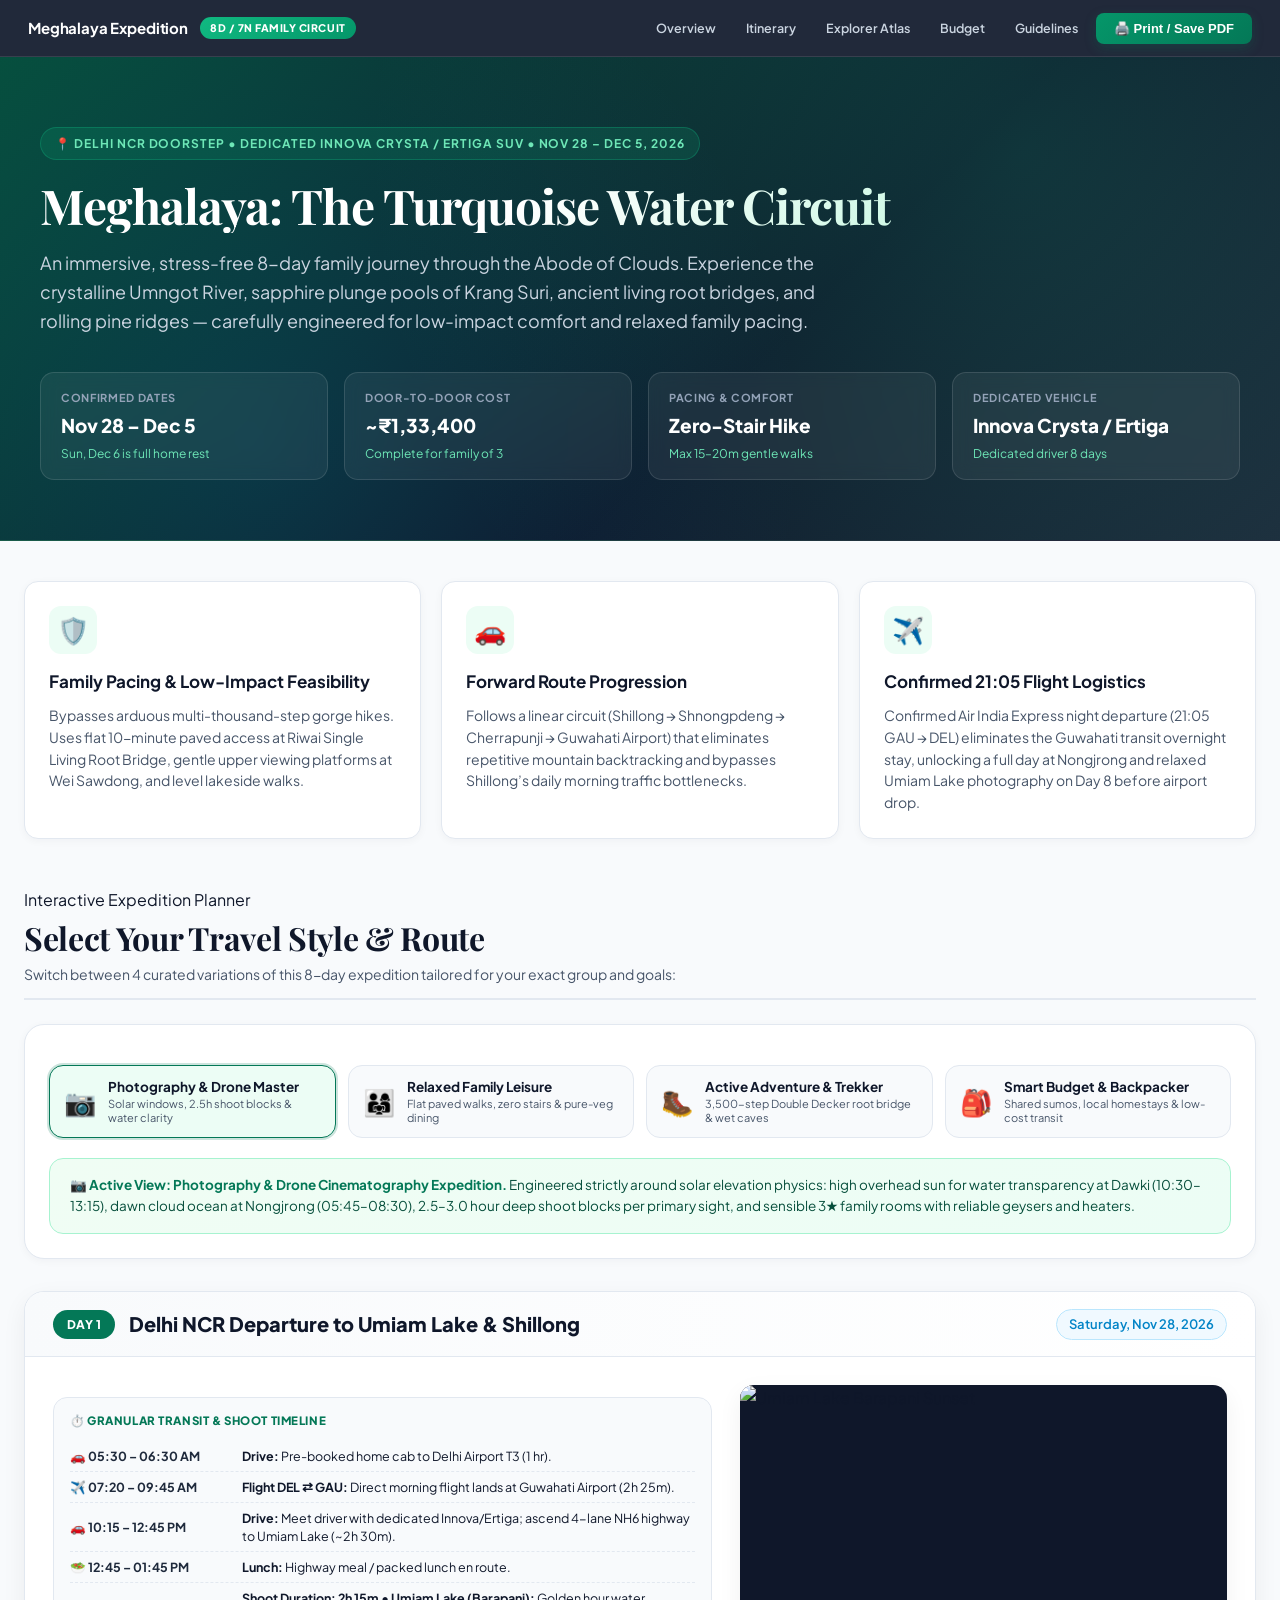
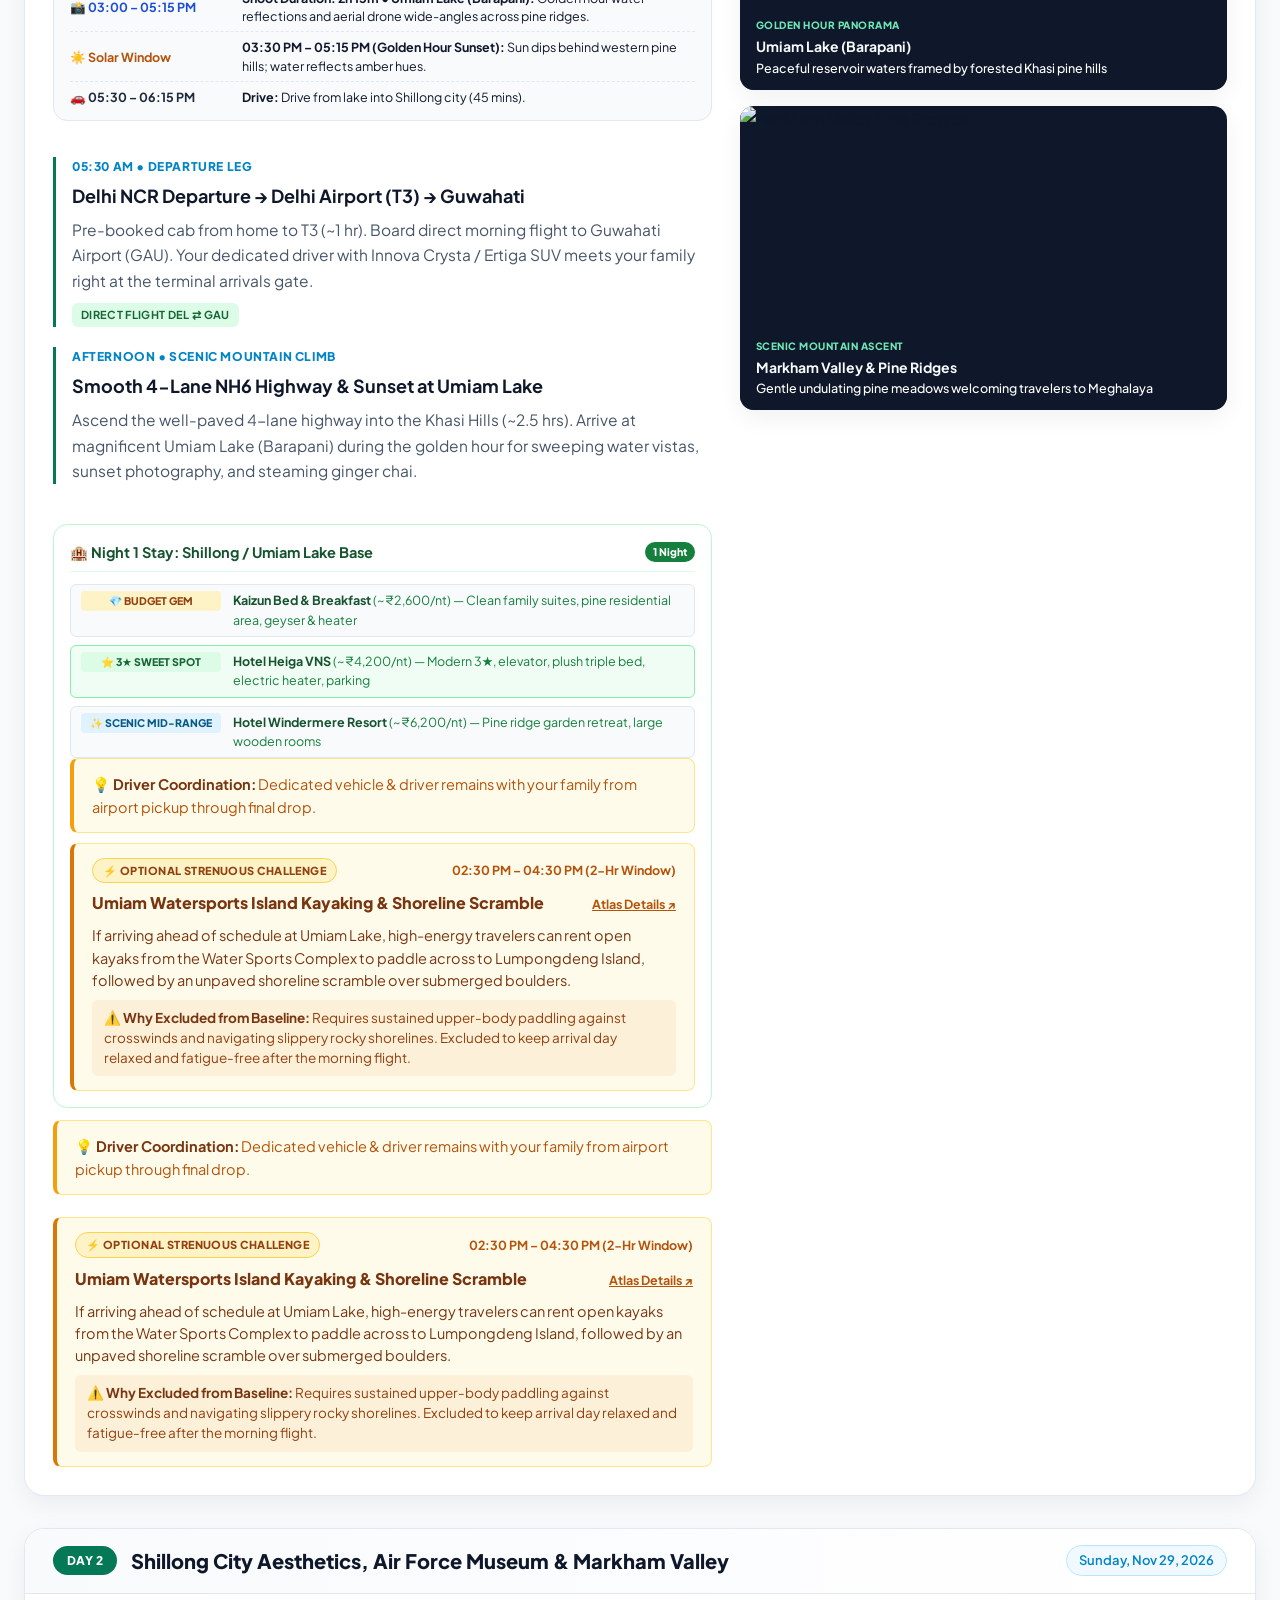
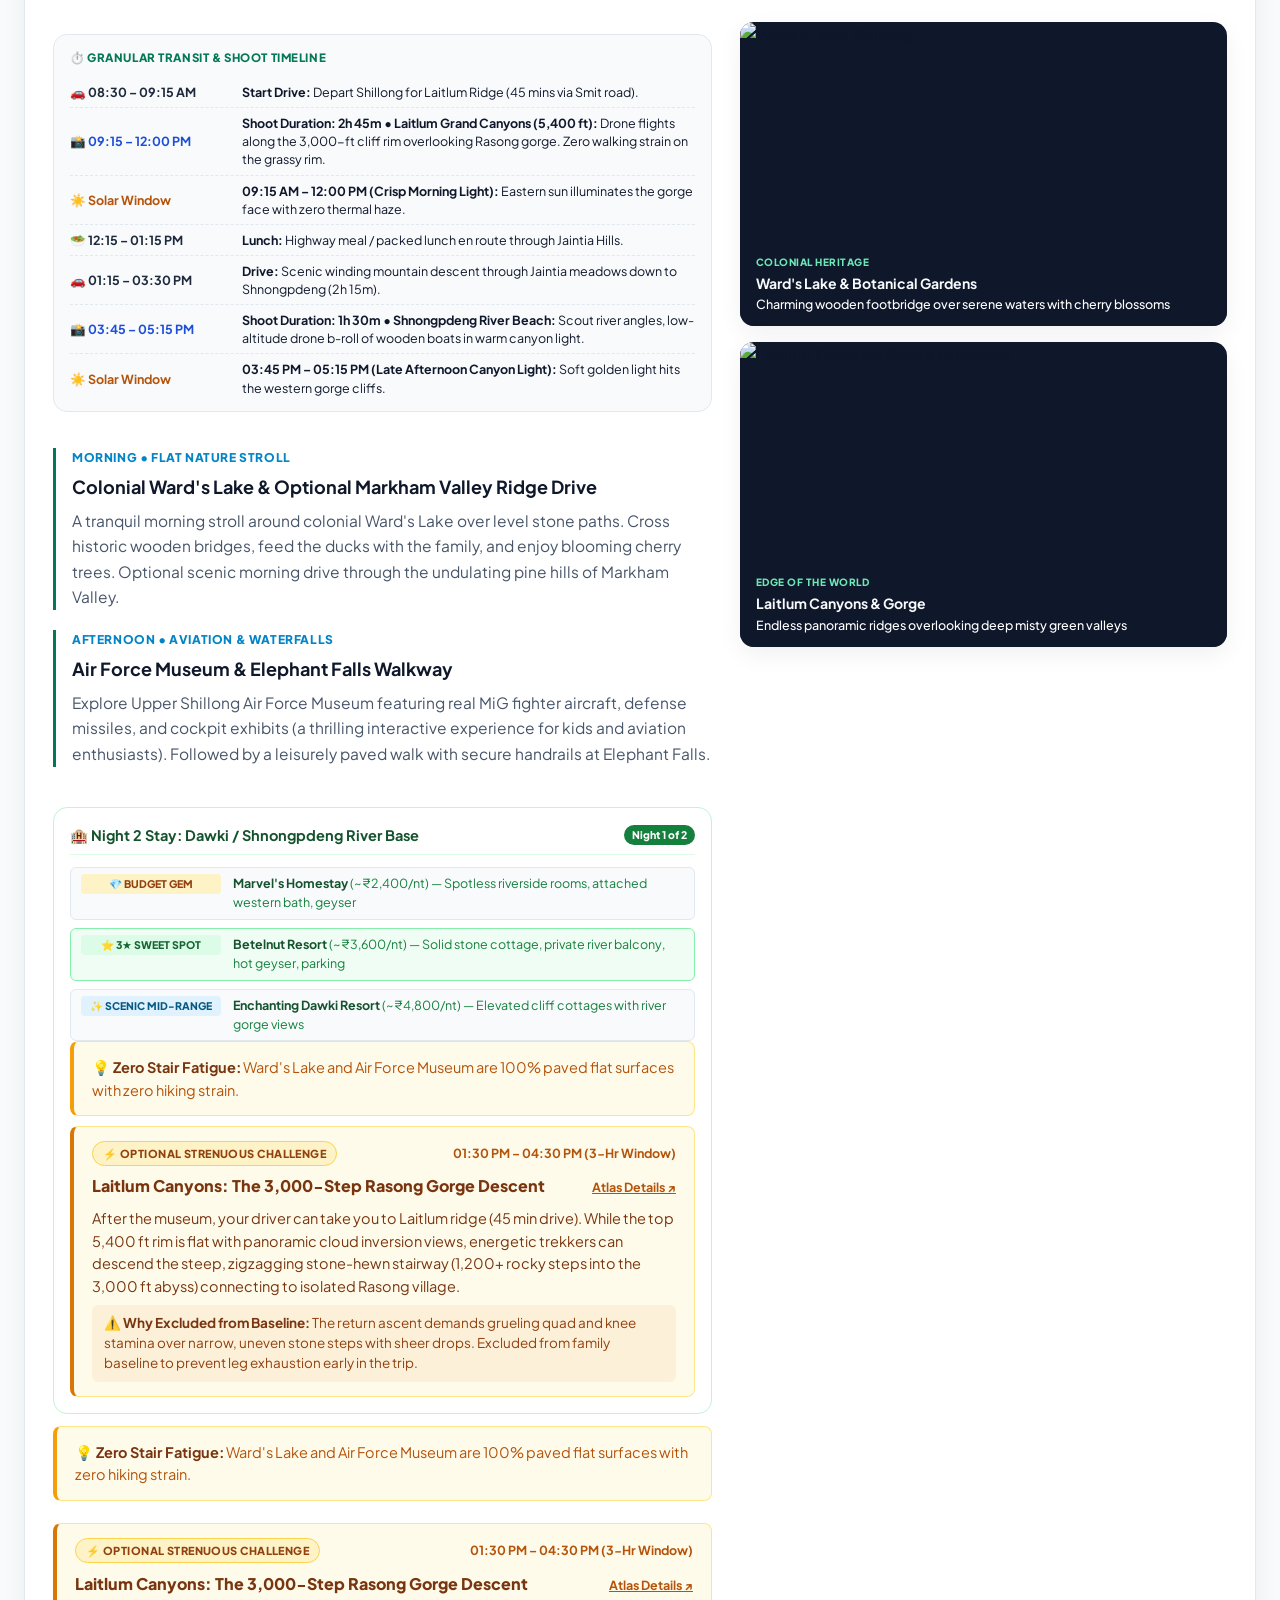
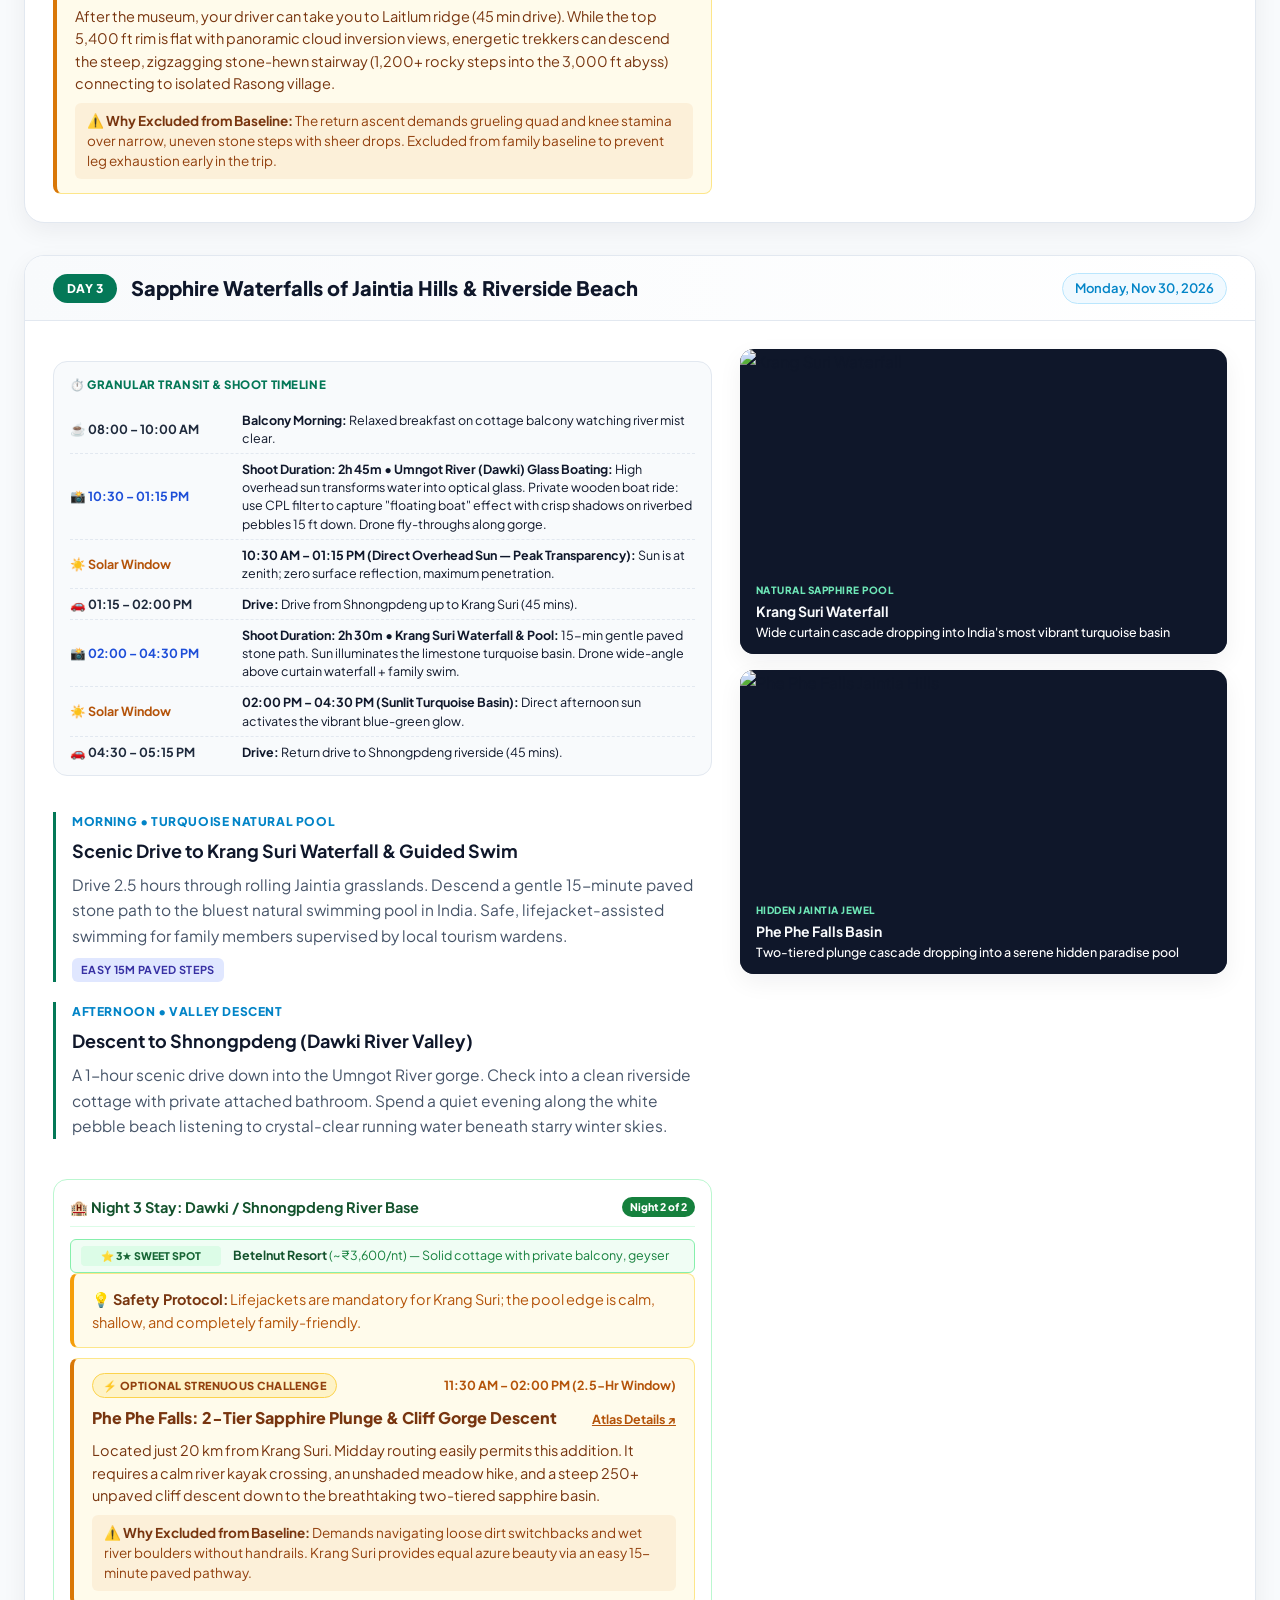
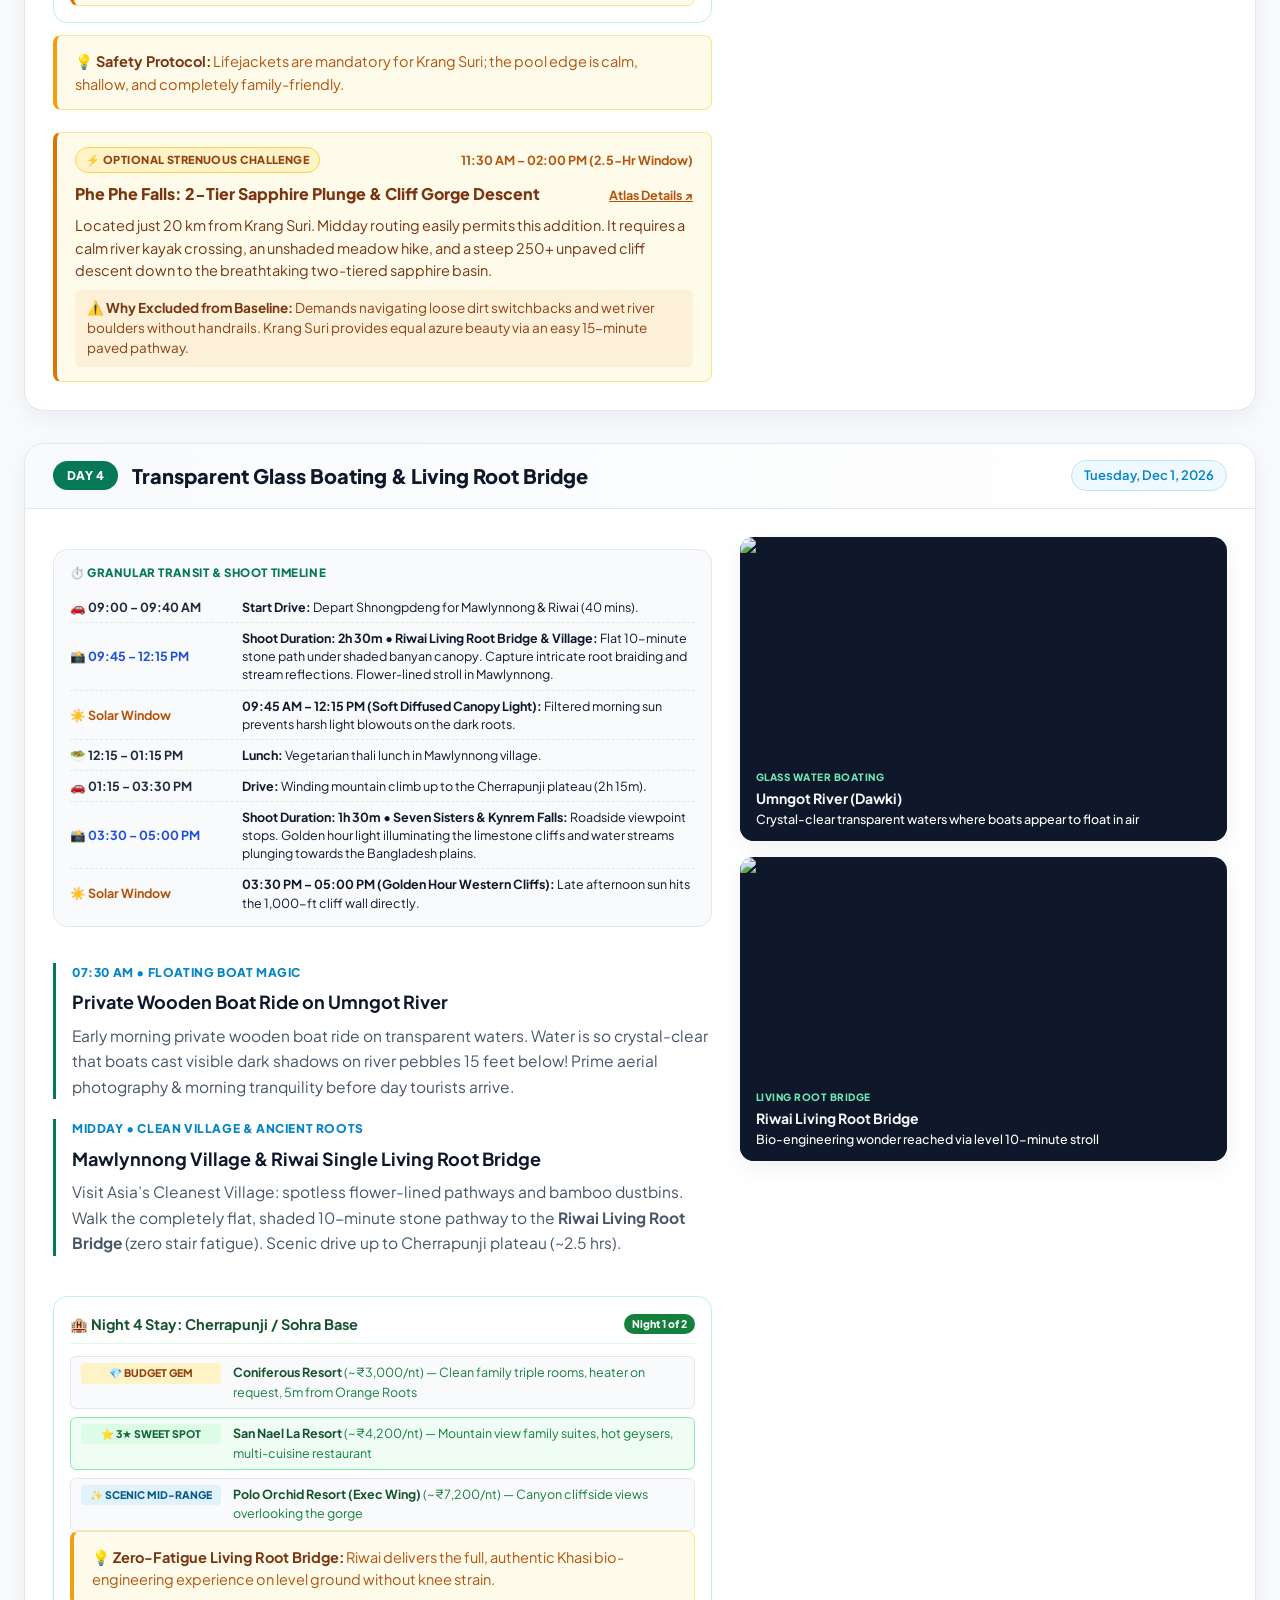
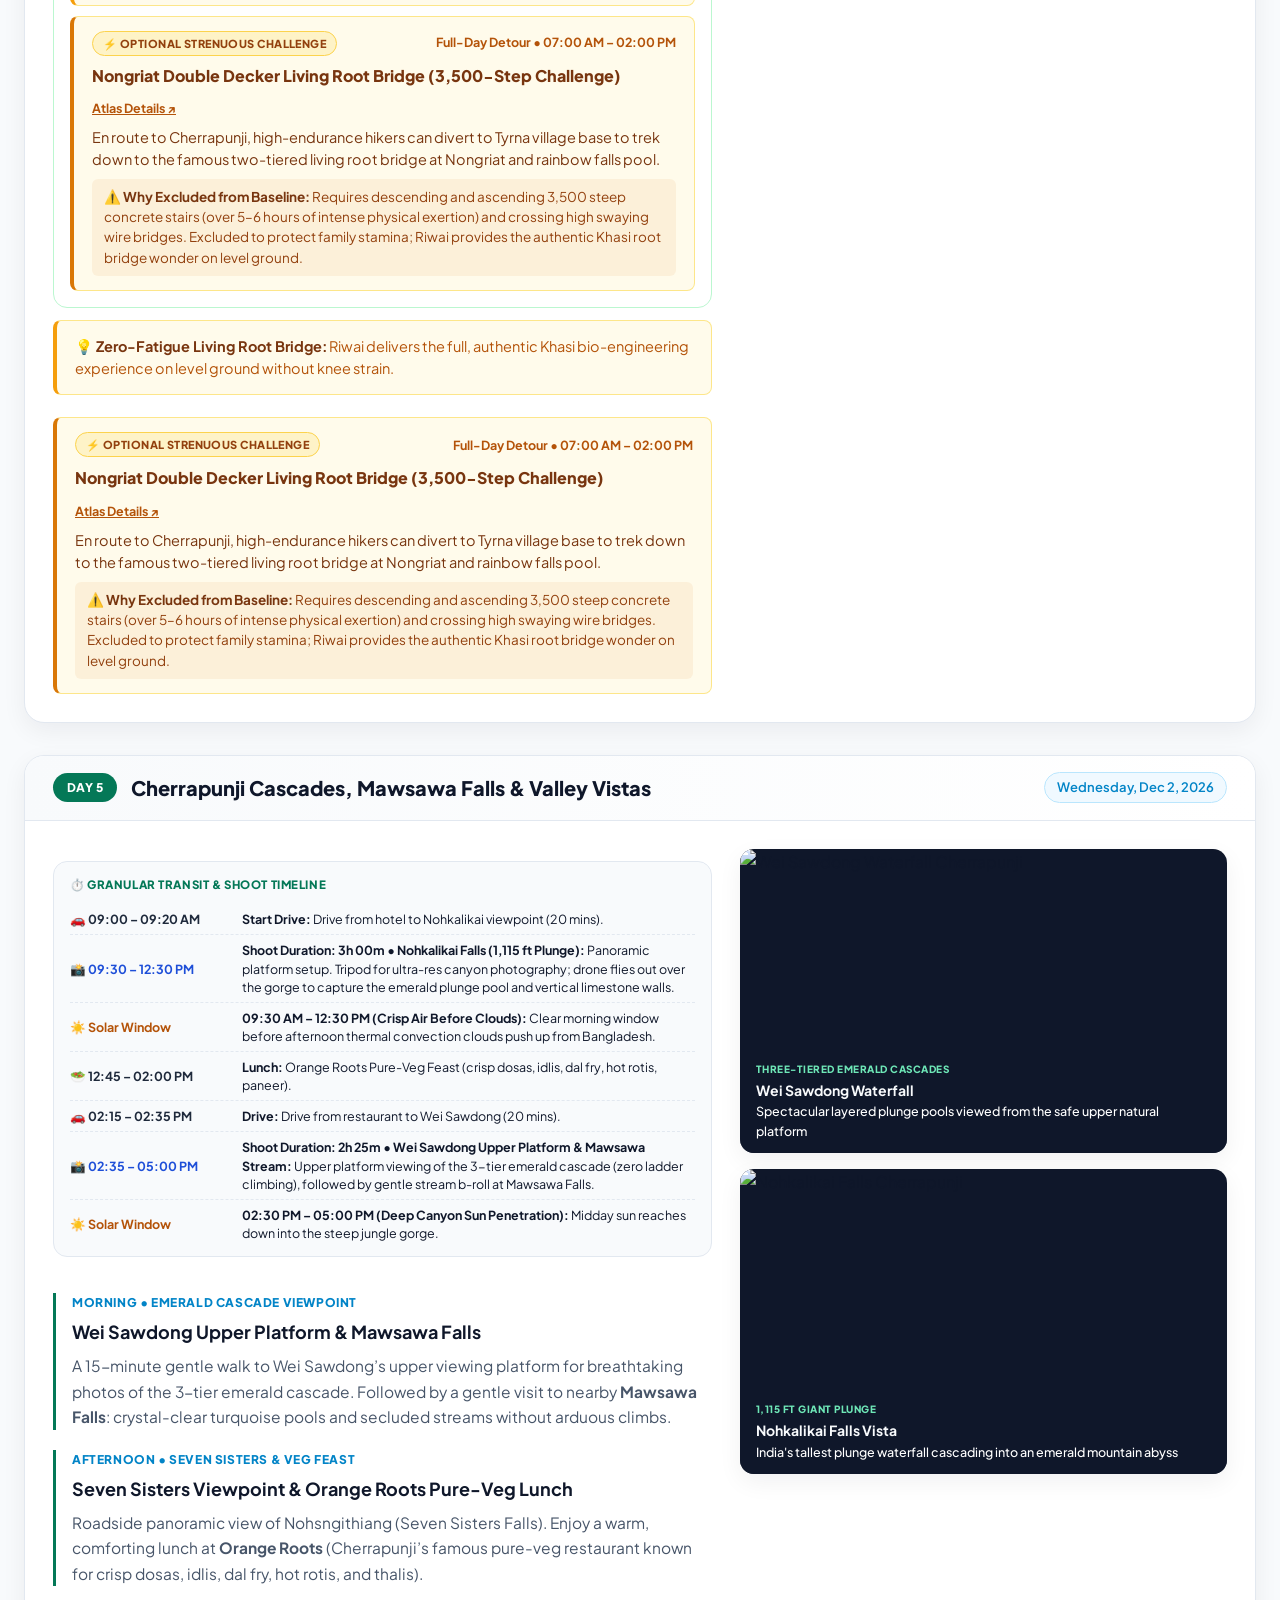
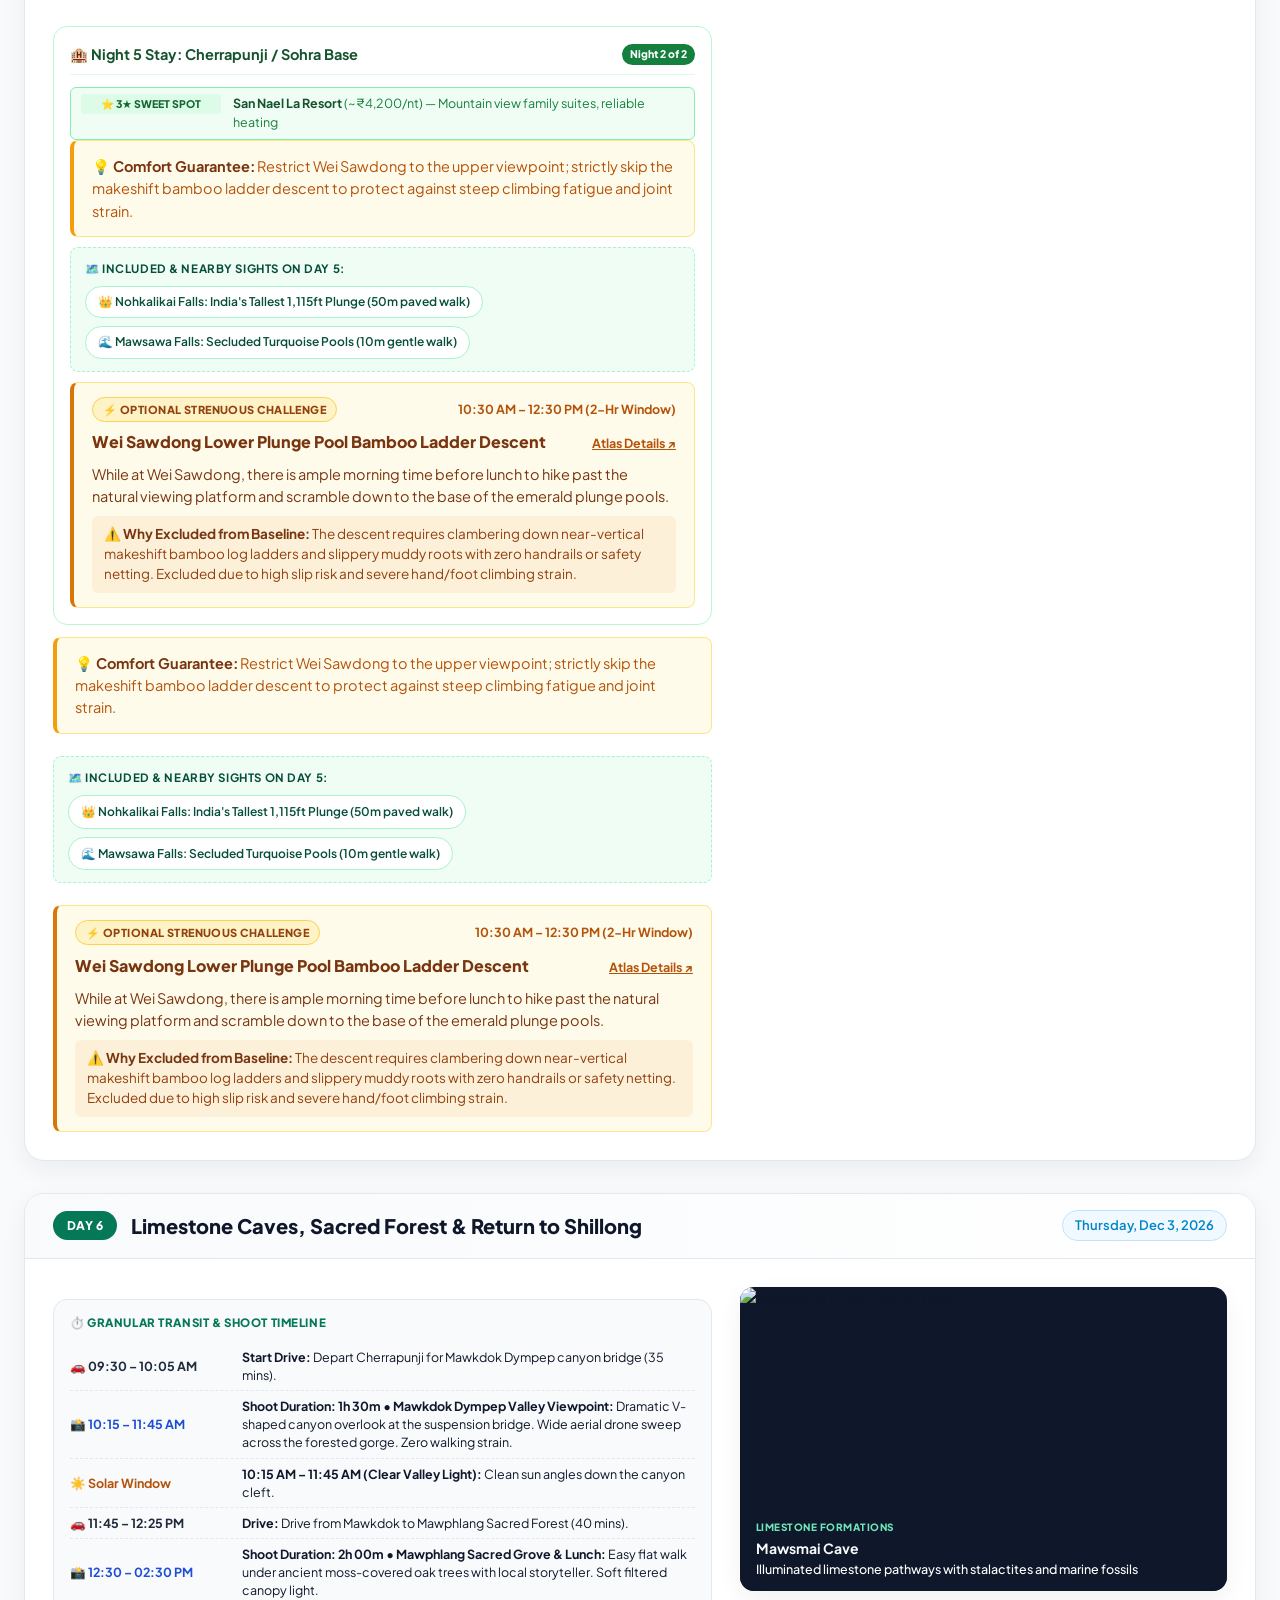
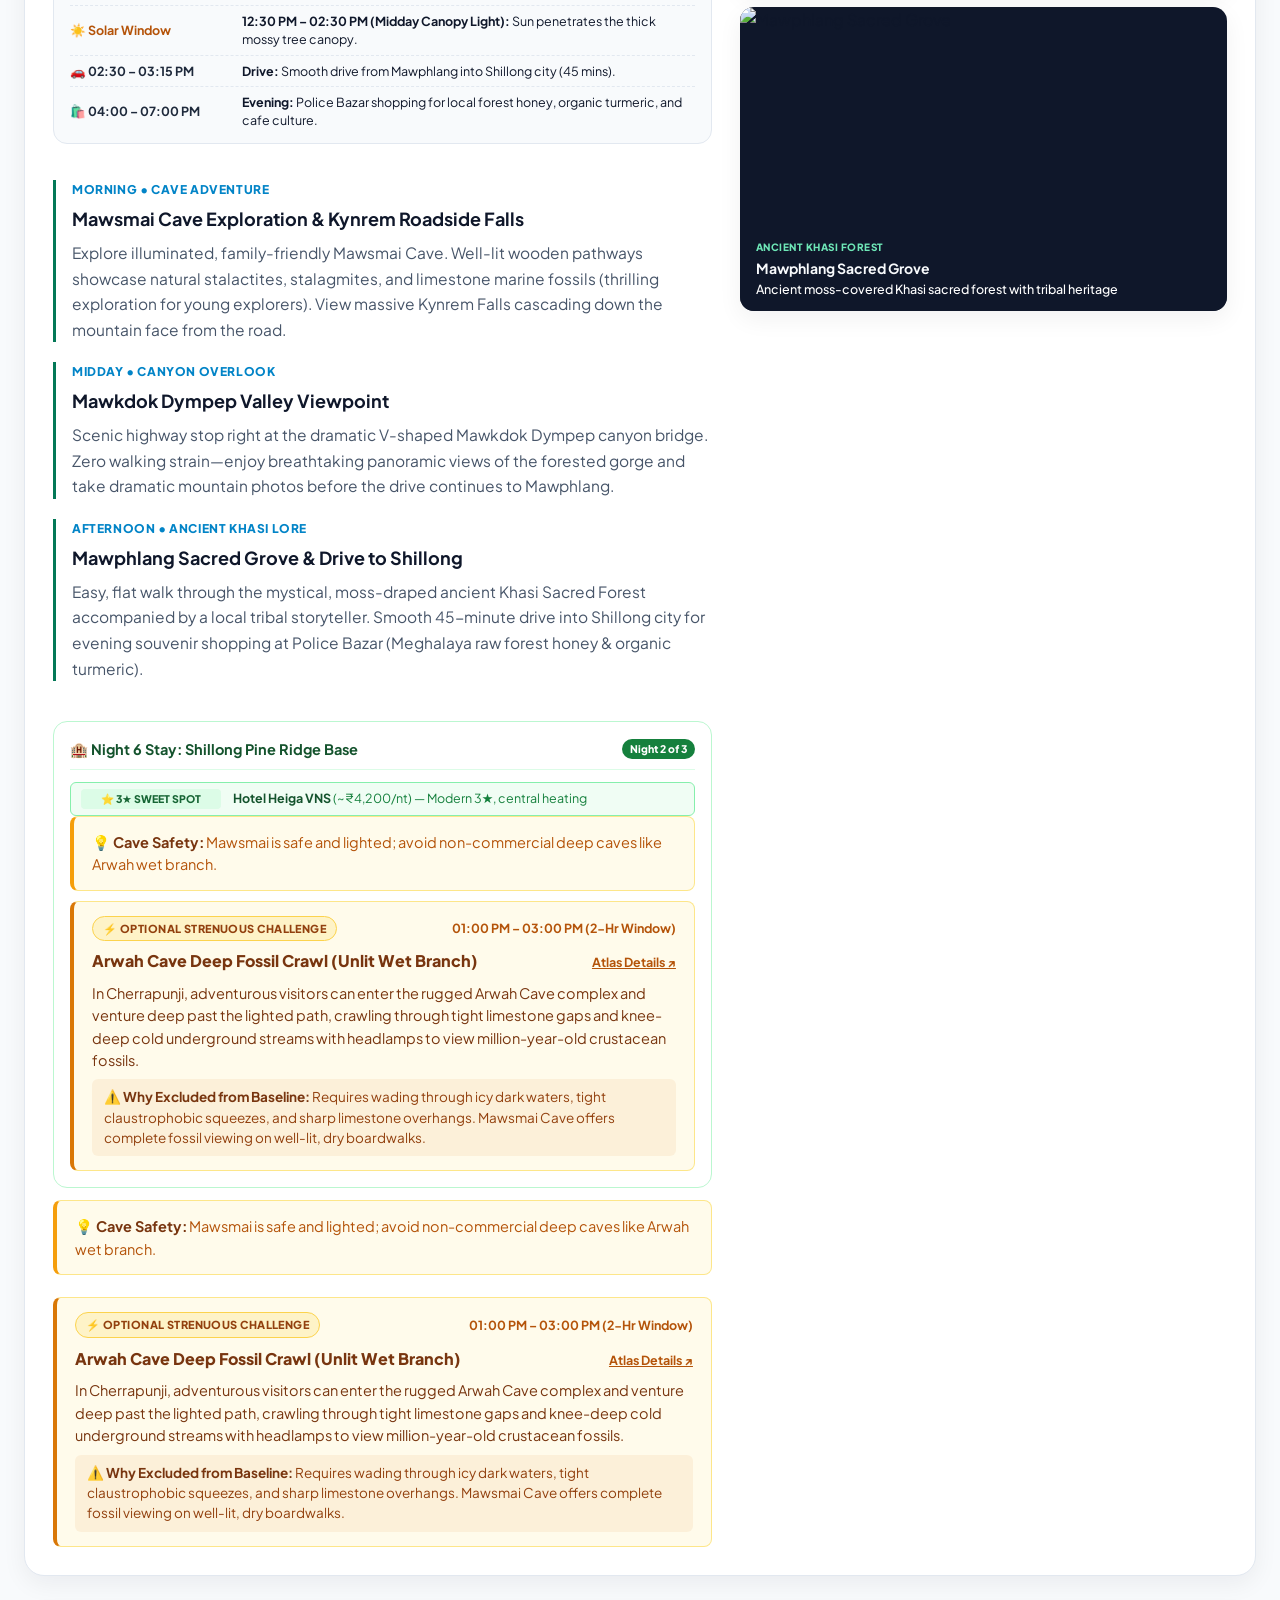
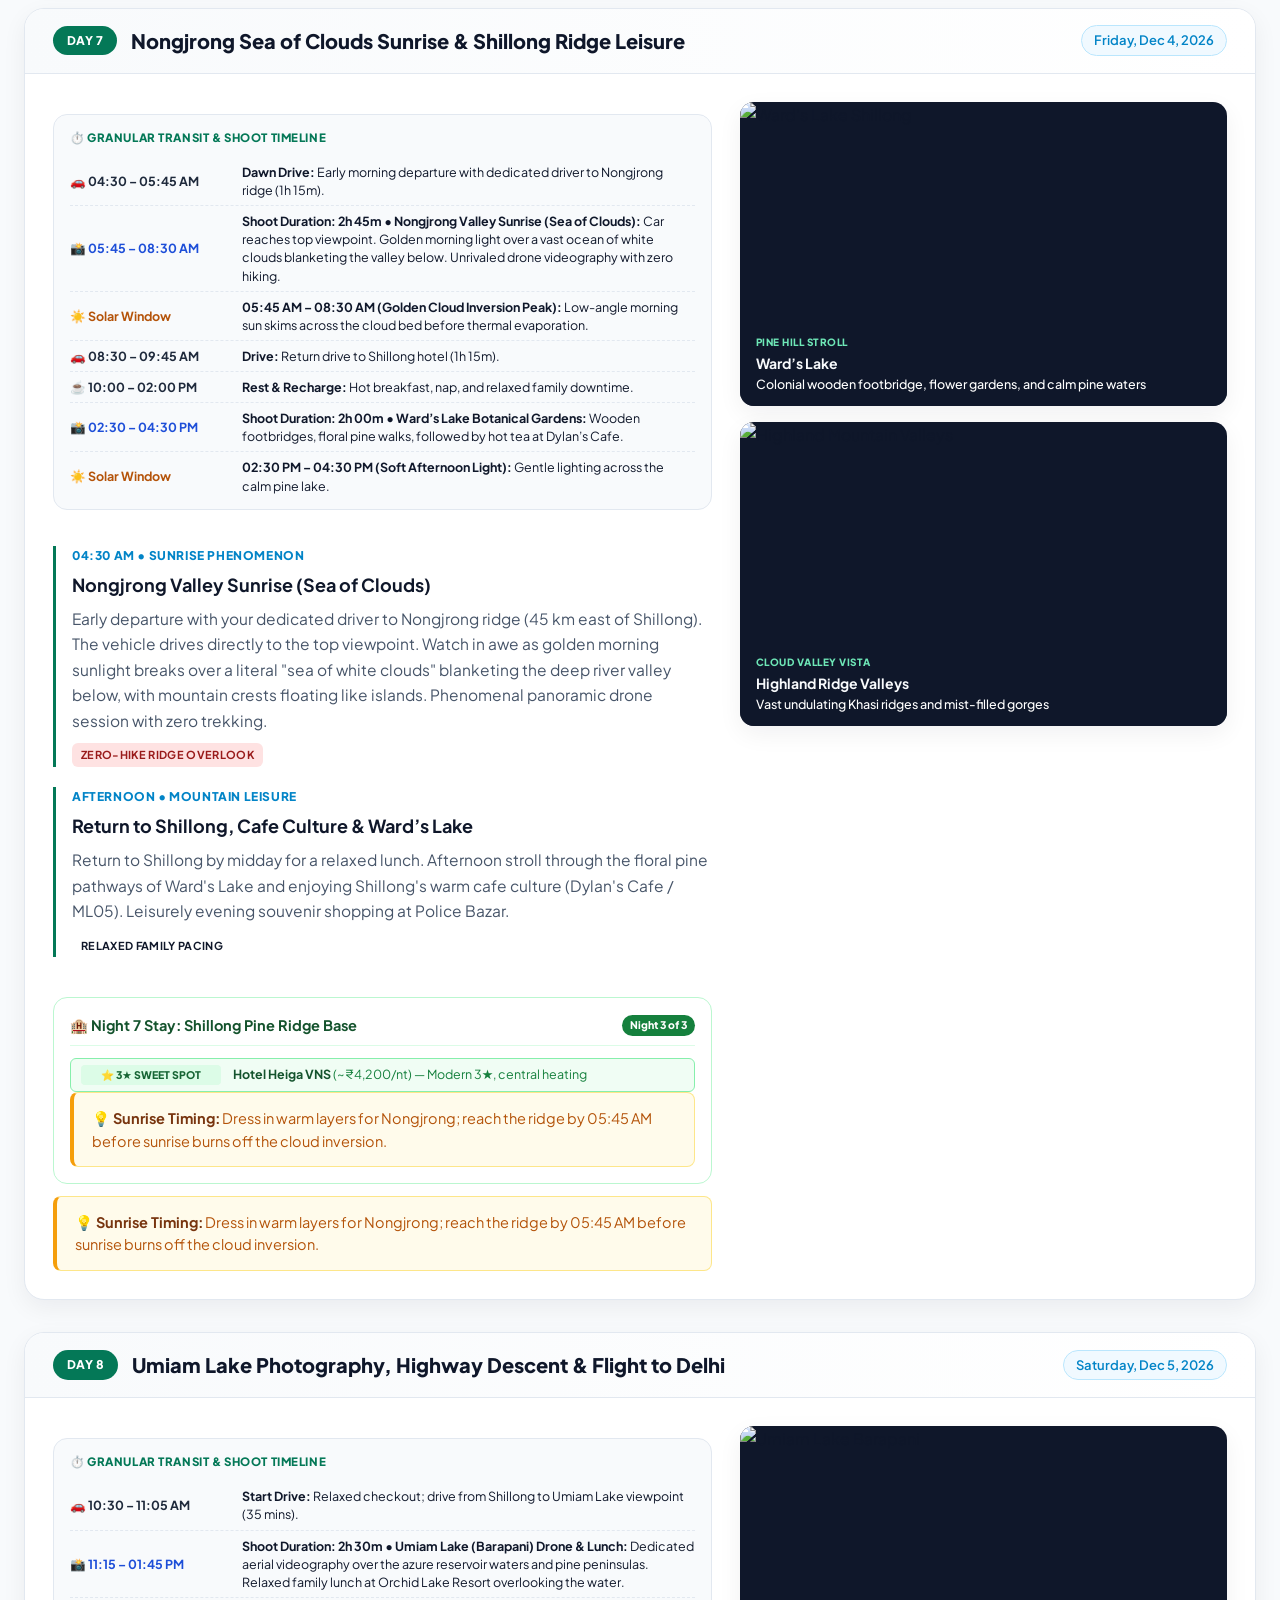
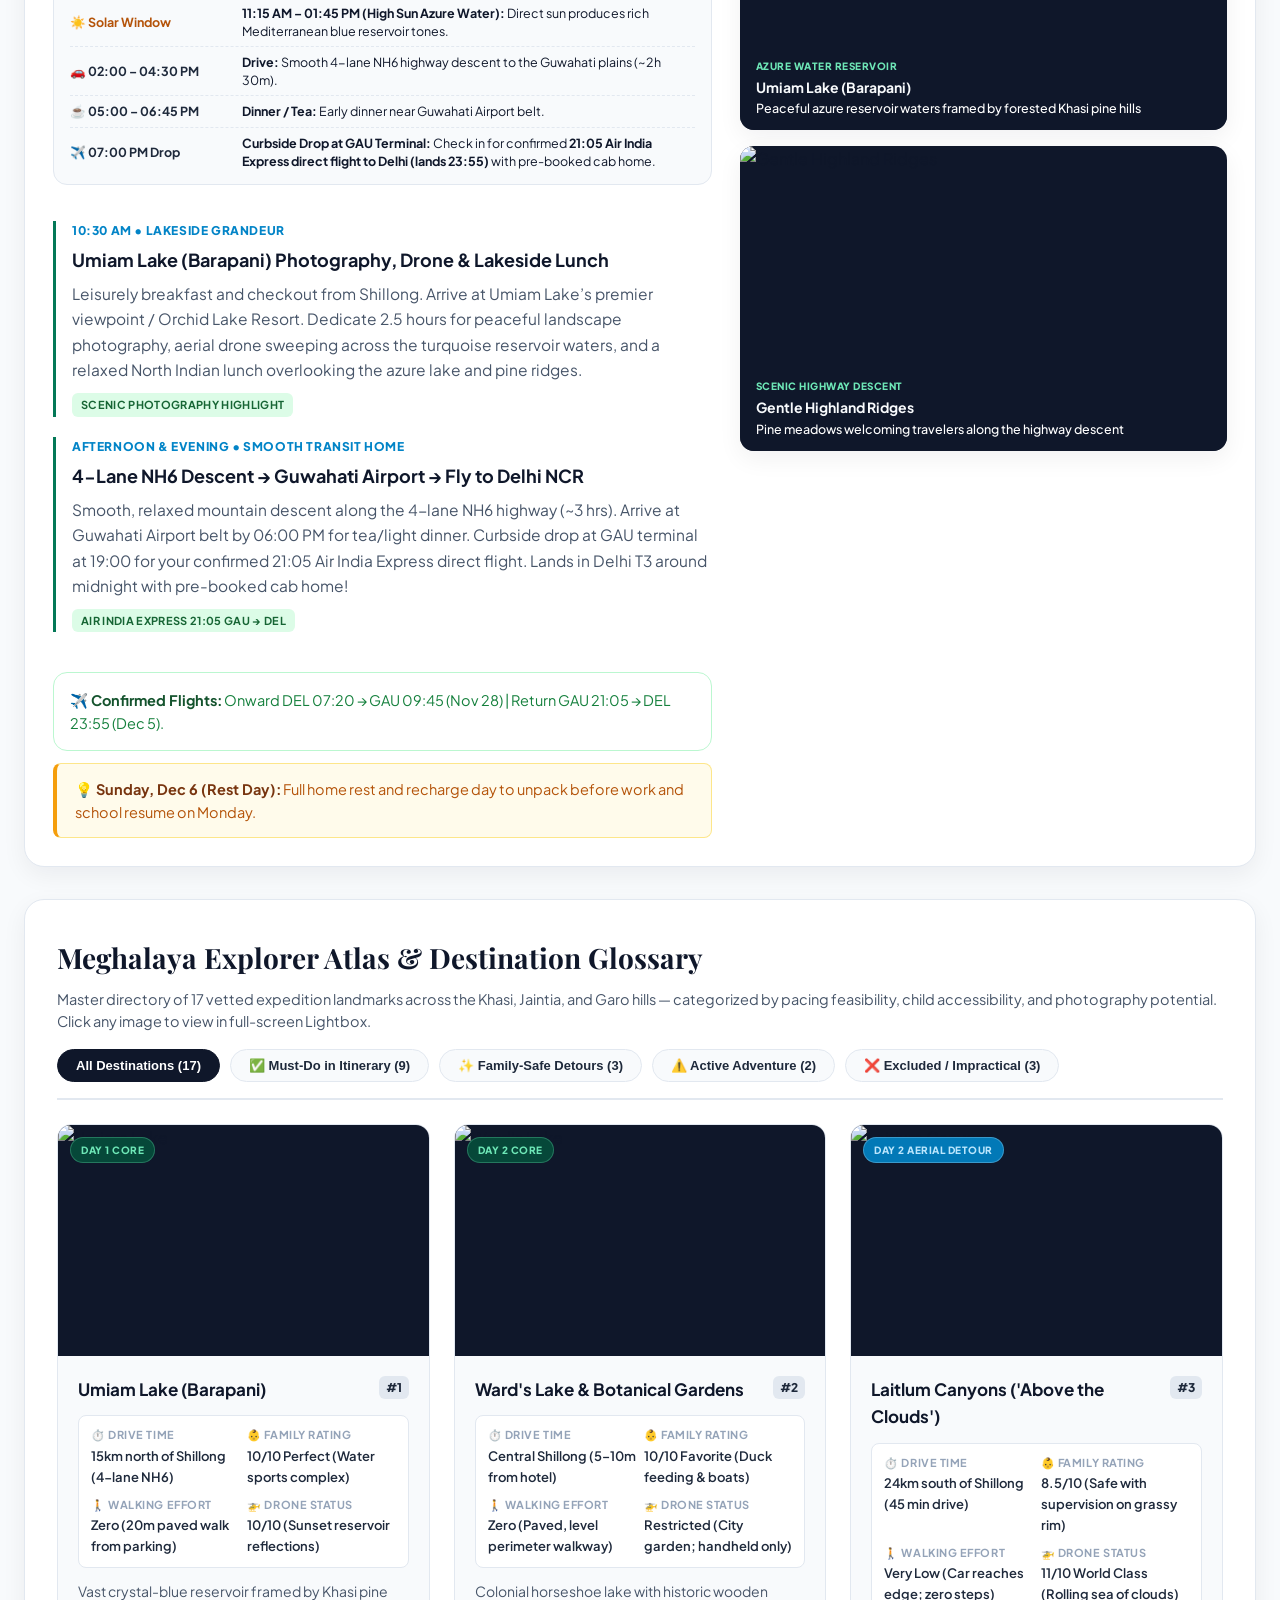
==== commit 4ac1f3bc: "fix(meghalaya): restore strict 2-column side-by-side grid layout with right-hand photos" ====
--- a/meghalaya-blue-water-circuit.html
+++ b/meghalaya-blue-water-circuit.html
@@ -1950,7 +1950,7 @@
               </div>
             </div>
 
-            <div class="leg-card">
+          <div class="leg-card">
             <span class="leg-time">05:30 AM • Departure Leg</span>
             <h4 class="leg-title">Delhi NCR Departure → Delhi Airport (T3) → Guwahati</h4>
             <p class="leg-desc">
@@ -1968,8 +1968,7 @@
           </div>
 
           <div class="info-boxes-row">
-            <div class="info-boxes-row">
-              <div class="hotel-card">
+            <div class="hotel-card">
                 <div class="hotel-card-title-row">
                   <strong>🏨 Night 1 Stay: Shillong / Umiam Lake Base</strong>
                   <span class="hotel-stay-pill">1 Night</span>
@@ -2009,8 +2008,31 @@
               </div>
             </div>
           </div>
-          </div>
-          <div class="day-media">
+            <div class="pro-tip-card">
+              <strong>💡 Driver Coordination:</strong> Dedicated vehicle & driver remains with your family from airport pickup through final drop.
+            </div>
+
+            <div class="strenuous-option-card">
+              <div class="strenuous-header">
+                <span class="strenuous-pill">⚡ Optional Strenuous Challenge</span>
+                <span class="strenuous-time">02:30 PM – 04:30 PM (2-Hr Window)</span>
+              </div>
+              <div class="strenuous-title-row">
+                <h5 class="strenuous-title">Umiam Watersports Island Kayaking & Shoreline Scramble</h5>
+                <a href="#atlas-umiam" class="strenuous-atlas-link" onclick="filterAtlas('adventure')">Atlas Details ↗</a>
+              </div>
+              <p class="strenuous-desc">
+                If arriving ahead of schedule at Umiam Lake, high-energy travelers can rent open kayaks from the Water Sports Complex to paddle across to Lumpongdeng Island, followed by an unpaved shoreline scramble over submerged boulders.
+              </p>
+              <div class="strenuous-reason-box">
+                <strong>⚠️ Why Excluded from Baseline:</strong> Requires sustained upper-body paddling against crosswinds and navigating slippery rocky shorelines. Excluded to keep arrival day relaxed and fatigue-free after the morning flight.
+              </div>
+            </div>
+          </div>
+        </div>
+
+        
+        <div class="day-media">
           <div class="photo-container" onclick="openLightbox('images/umiam_lake.jpg', 'Umiam Lake (Barapani) — Peaceful reservoir waters framed by forested Khasi pine hills')">
             <img src="images/umiam_lake.jpg" alt="Umiam Lake Barapani Sunset">
             <div class="photo-zoom-hint">🔍 Click to enlarge</div>
@@ -2030,8 +2052,8 @@
             </div>
           </div>
         </div>
-        </div>
-      </article>
+      </div>
+    </article>
 
       <article class="day-card" id="photo-day-2">
         <div class="day-header-strip"><div class="day-badge-title">
@@ -2074,7 +2096,7 @@
               </div>
             </div>
 
-            <div class="leg-card">
+          <div class="leg-card">
             <span class="leg-time">Morning • Flat Nature Stroll</span>
             <h4 class="leg-title">Colonial Ward's Lake & Optional Markham Valley Ridge Drive</h4>
             <p class="leg-desc">
@@ -2091,8 +2113,7 @@
           </div>
 
           <div class="info-boxes-row">
-            <div class="info-boxes-row">
-              <div class="hotel-card">
+            <div class="hotel-card">
                 <div class="hotel-card-title-row">
                   <strong>🏨 Night 2 Stay: Dawki / Shnongpdeng River Base</strong>
                   <span class="hotel-stay-pill">Night 1 of 2</span>
@@ -2132,8 +2153,31 @@
               </div>
             </div>
           </div>
-          </div>
-          <div class="day-media">
+            <div class="pro-tip-card">
+              <strong>💡 Zero Stair Fatigue:</strong> Ward's Lake and Air Force Museum are 100% paved flat surfaces with zero hiking strain.
+            </div>
+
+            <div class="strenuous-option-card">
+              <div class="strenuous-header">
+                <span class="strenuous-pill">⚡ Optional Strenuous Challenge</span>
+                <span class="strenuous-time">01:30 PM – 04:30 PM (3-Hr Window)</span>
+              </div>
+              <div class="strenuous-title-row">
+                <h5 class="strenuous-title">Laitlum Canyons: The 3,000-Step Rasong Gorge Descent</h5>
+                <a href="#atlas-laitlum" class="strenuous-atlas-link" onclick="filterAtlas('adventure')">Atlas Details ↗</a>
+              </div>
+              <p class="strenuous-desc">
+                After the museum, your driver can take you to Laitlum ridge (45 min drive). While the top 5,400 ft rim is flat with panoramic cloud inversion views, energetic trekkers can descend the steep, zigzagging stone-hewn stairway (1,200+ rocky steps into the 3,000 ft abyss) connecting to isolated Rasong village.
+              </p>
+              <div class="strenuous-reason-box">
+                <strong>⚠️ Why Excluded from Baseline:</strong> The return ascent demands grueling quad and knee stamina over narrow, uneven stone steps with sheer drops. Excluded from family baseline to prevent leg exhaustion early in the trip.
+              </div>
+            </div>
+          </div>
+        </div>
+
+        
+        <div class="day-media">
           <div class="photo-container" onclick="openLightbox('images/wards_lake.jpg', 'Ward\'s Lake & Botanical Gardens — Charming wooden footbridge over serene waters with cherry blossoms')">
             <img src="images/wards_lake.jpg" alt="Ward's Lake Shillong">
             <div class="photo-zoom-hint">🔍 Click to enlarge</div>
@@ -2153,8 +2197,8 @@
             </div>
           </div>
         </div>
-        </div>
-      </article>
+      </div>
+    </article>
 
       <article class="day-card" id="photo-day-3">
         <div class="day-header-strip"><div class="day-badge-title">
@@ -2197,7 +2241,7 @@
               </div>
             </div>
 
-            <div class="leg-card">
+          <div class="leg-card">
             <span class="leg-time">Morning • Turquoise Natural Pool</span>
             <h4 class="leg-title">Scenic Drive to Krang Suri Waterfall & Guided Swim</h4>
             <p class="leg-desc">
@@ -2215,8 +2259,7 @@
           </div>
 
           <div class="info-boxes-row">
-            <div class="info-boxes-row">
-              <div class="hotel-card">
+            <div class="hotel-card">
                 <div class="hotel-card-title-row">
                   <strong>🏨 Night 3 Stay: Dawki / Shnongpdeng River Base</strong>
                   <span class="hotel-stay-pill">Night 2 of 2</span>
@@ -2248,8 +2291,31 @@
               </div>
             </div>
           </div>
-          </div>
-          <div class="day-media">
+            <div class="pro-tip-card">
+              <strong>💡 Safety Protocol:</strong> Lifejackets are mandatory for Krang Suri; the pool edge is calm, shallow, and completely family-friendly.
+            </div>
+
+            <div class="strenuous-option-card">
+              <div class="strenuous-header">
+                <span class="strenuous-pill">⚡ Optional Strenuous Challenge</span>
+                <span class="strenuous-time">11:30 AM – 02:00 PM (2.5-Hr Window)</span>
+              </div>
+              <div class="strenuous-title-row">
+                <h5 class="strenuous-title">Phe Phe Falls: 2-Tier Sapphire Plunge & Cliff Gorge Descent</h5>
+                <a href="#atlas-phephe" class="strenuous-atlas-link" onclick="filterAtlas('adventure')">Atlas Details ↗</a>
+              </div>
+              <p class="strenuous-desc">
+                Located just 20 km from Krang Suri. Midday routing easily permits this addition. It requires a calm river kayak crossing, an unshaded meadow hike, and a steep 250+ unpaved cliff descent down to the breathtaking two-tiered sapphire basin.
+              </p>
+              <div class="strenuous-reason-box">
+                <strong>⚠️ Why Excluded from Baseline:</strong> Demands navigating loose dirt switchbacks and wet river boulders without handrails. Krang Suri provides equal azure beauty via an easy 15-minute paved pathway.
+              </div>
+            </div>
+          </div>
+        </div>
+
+        
+        <div class="day-media">
           <div class="photo-container" onclick="openLightbox('images/krang_suri.jpg', 'Krang Suri Waterfall — Wide curtain cascade dropping into India\'s most vibrant turquoise basin')">
             <img src="images/krang_suri.jpg" alt="Krang Suri Waterfall">
             <div class="photo-zoom-hint">🔍 Click to enlarge</div>
@@ -2269,8 +2335,8 @@
             </div>
           </div>
         </div>
-        </div>
-      </article>
+      </div>
+    </article>
 
       <article class="day-card" id="photo-day-4">
         <div class="day-header-strip"><div class="day-badge-title">
@@ -2313,7 +2379,7 @@
               </div>
             </div>
 
-            <div class="leg-card">
+          <div class="leg-card">
             <span class="leg-time">07:30 AM • Floating Boat Magic</span>
             <h4 class="leg-title">Private Wooden Boat Ride on Umngot River</h4>
             <p class="leg-desc">
@@ -2330,8 +2396,7 @@
           </div>
 
           <div class="info-boxes-row">
-            <div class="info-boxes-row">
-              <div class="hotel-card">
+            <div class="hotel-card">
                 <div class="hotel-card-title-row">
                   <strong>🏨 Night 4 Stay: Cherrapunji / Sohra Base</strong>
                   <span class="hotel-stay-pill">Night 1 of 2</span>
@@ -2371,8 +2436,31 @@
               </div>
             </div>
           </div>
-          </div>
-          <div class="day-media">
+            <div class="pro-tip-card">
+              <strong>💡 Zero-Fatigue Living Root Bridge:</strong> Riwai delivers the full, authentic Khasi bio-engineering experience on level ground without knee strain.
+            </div>
+
+            <div class="strenuous-option-card">
+              <div class="strenuous-header">
+                <span class="strenuous-pill">⚡ Optional Strenuous Challenge</span>
+                <span class="strenuous-time">Full-Day Detour • 07:00 AM – 02:00 PM</span>
+              </div>
+              <div class="strenuous-title-row">
+                <h5 class="strenuous-title">Nongriat Double Decker Living Root Bridge (3,500-Step Challenge)</h5>
+                <a href="#atlas-riwai" class="strenuous-atlas-link" onclick="filterAtlas('adventure')">Atlas Details ↗</a>
+              </div>
+              <p class="strenuous-desc">
+                En route to Cherrapunji, high-endurance hikers can divert to Tyrna village base to trek down to the famous two-tiered living root bridge at Nongriat and rainbow falls pool.
+              </p>
+              <div class="strenuous-reason-box">
+                <strong>⚠️ Why Excluded from Baseline:</strong> Requires descending and ascending 3,500 steep concrete stairs (over 5–6 hours of intense physical exertion) and crossing high swaying wire bridges. Excluded to protect family stamina; Riwai provides the authentic Khasi root bridge wonder on level ground.
+              </div>
+            </div>
+          </div>
+        </div>
+
+        
+        <div class="day-media">
           <div class="photo-container" onclick="openLightbox('images/dawki.jpg', 'Umngot River (Dawki) — Crystal-clear transparent waters where boats appear to float in air')">
             <img src="images/dawki.jpg" alt="Transparent Umngot River Dawki">
             <div class="photo-zoom-hint">🔍 Click to enlarge</div>
@@ -2392,8 +2480,8 @@
             </div>
           </div>
         </div>
-        </div>
-      </article>
+      </div>
+    </article>
 
       <article class="day-card" id="photo-day-5">
         <div class="day-header-strip"><div class="day-badge-title">
@@ -2436,7 +2524,7 @@
               </div>
             </div>
 
-            <div class="leg-card">
+          <div class="leg-card">
             <span class="leg-time">Morning • Emerald Cascade Viewpoint</span>
             <h4 class="leg-title">Wei Sawdong Upper Platform & Mawsawa Falls</h4>
             <p class="leg-desc">
@@ -2453,8 +2541,7 @@
           </div>
 
           <div class="info-boxes-row">
-            <div class="info-boxes-row">
-              <div class="hotel-card">
+            <div class="hotel-card">
                 <div class="hotel-card-title-row">
                   <strong>🏨 Night 5 Stay: Cherrapunji / Sohra Base</strong>
                   <span class="hotel-stay-pill">Night 2 of 2</span>
@@ -2493,8 +2580,38 @@
               </div>
             </div>
           </div>
-          </div>
-          <div class="day-media">
+            <div class="pro-tip-card">
+              <strong>💡 Comfort Guarantee:</strong> Restrict Wei Sawdong to the upper viewpoint; strictly skip the makeshift bamboo ladder descent to protect against steep climbing fatigue and joint strain.
+            </div>
+            <div class="branch-options-card">
+              <span class="branch-card-title">🗺️ Included & Nearby Sights on Day 5:</span>
+              <div class="branch-pills-wrap">
+                <a href="#atlas-nohkalikai" class="branch-pill" onclick="filterAtlas('must-do')">👑 Nohkalikai Falls: India's Tallest 1,115ft Plunge (50m paved walk)</a>
+                <a href="#atlas-mawsawa" class="branch-pill" onclick="filterAtlas('family-option')">🌊 Mawsawa Falls: Secluded Turquoise Pools (10m gentle walk)</a>
+              </div>
+            </div>
+
+            <div class="strenuous-option-card">
+              <div class="strenuous-header">
+                <span class="strenuous-pill">⚡ Optional Strenuous Challenge</span>
+                <span class="strenuous-time">10:30 AM – 12:30 PM (2-Hr Window)</span>
+              </div>
+              <div class="strenuous-title-row">
+                <h5 class="strenuous-title">Wei Sawdong Lower Plunge Pool Bamboo Ladder Descent</h5>
+                <a href="#atlas-weisawdong" class="strenuous-atlas-link" onclick="filterAtlas('adventure')">Atlas Details ↗</a>
+              </div>
+              <p class="strenuous-desc">
+                While at Wei Sawdong, there is ample morning time before lunch to hike past the natural viewing platform and scramble down to the base of the emerald plunge pools.
+              </p>
+              <div class="strenuous-reason-box">
+                <strong>⚠️ Why Excluded from Baseline:</strong> The descent requires clambering down near-vertical makeshift bamboo log ladders and slippery muddy roots with zero handrails or safety netting. Excluded due to high slip risk and severe hand/foot climbing strain.
+              </div>
+            </div>
+          </div>
+        </div>
+
+        
+        <div class="day-media">
           <div class="photo-container" onclick="openLightbox('images/wei_sawdong.jpg', 'Wei Sawdong Waterfall — Spectacular layered plunge pools viewed from the safe upper natural platform')">
             <img src="images/wei_sawdong.jpg" alt="Wei Sawdong Waterfall Cherrapunji">
             <div class="photo-zoom-hint">🔍 Click to enlarge</div>
@@ -2514,8 +2631,8 @@
             </div>
           </div>
         </div>
-        </div>
-      </article>
+      </div>
+    </article>
 
       <article class="day-card" id="photo-day-6">
         <div class="day-header-strip"><div class="day-badge-title">
@@ -2562,7 +2679,7 @@
               </div>
             </div>
 
-            <div class="leg-card">
+          <div class="leg-card">
             <span class="leg-time">Morning • Cave Adventure</span>
             <h4 class="leg-title">Mawsmai Cave Exploration & Kynrem Roadside Falls</h4>
             <p class="leg-desc">
@@ -2587,8 +2704,7 @@
           </div>
 
           <div class="info-boxes-row">
-            <div class="info-boxes-row">
-              <div class="hotel-card">
+            <div class="hotel-card">
                 <div class="hotel-card-title-row">
                   <strong>🏨 Night 6 Stay: Shillong Pine Ridge Base</strong>
                   <span class="hotel-stay-pill">Night 2 of 3</span>
@@ -2620,8 +2736,31 @@
               </div>
             </div>
           </div>
-          </div>
-          <div class="day-media">
+            <div class="pro-tip-card">
+              <strong>💡 Cave Safety:</strong> Mawsmai is safe and lighted; avoid non-commercial deep caves like Arwah wet branch.
+            </div>
+
+            <div class="strenuous-option-card">
+              <div class="strenuous-header">
+                <span class="strenuous-pill">⚡ Optional Strenuous Challenge</span>
+                <span class="strenuous-time">01:00 PM – 03:00 PM (2-Hr Window)</span>
+              </div>
+              <div class="strenuous-title-row">
+                <h5 class="strenuous-title">Arwah Cave Deep Fossil Crawl (Unlit Wet Branch)</h5>
+                <a href="#atlas-mawsmai" class="strenuous-atlas-link" onclick="filterAtlas('adventure')">Atlas Details ↗</a>
+              </div>
+              <p class="strenuous-desc">
+                In Cherrapunji, adventurous visitors can enter the rugged Arwah Cave complex and venture deep past the lighted path, crawling through tight limestone gaps and knee-deep cold underground streams with headlamps to view million-year-old crustacean fossils.
+              </p>
+              <div class="strenuous-reason-box">
+                <strong>⚠️ Why Excluded from Baseline:</strong> Requires wading through icy dark waters, tight claustrophobic squeezes, and sharp limestone overhangs. Mawsmai Cave offers complete fossil viewing on well-lit, dry boardwalks.
+              </div>
+            </div>
+          </div>
+        </div>
+
+        
+        <div class="day-media">
           <div class="photo-container" onclick="openLightbox('images/mawsmai_cave.jpg', 'Mawsmai Limestone Cave — Illuminated limestone pathways with stalactites and marine fossils')">
             <img src="images/mawsmai_cave.jpg" alt="Mawsmai Cave Stalactites">
             <div class="photo-zoom-hint">🔍 Click to enlarge</div>
@@ -2641,8 +2780,8 @@
             </div>
           </div>
         </div>
-        </div>
-      </article>
+      </div>
+    </article>
 
       <article class="day-card" id="photo-day-7">
         <div class="day-header-strip"><div class="day-badge-title">
@@ -2685,7 +2824,7 @@
               </div>
             </div>
 
-            <div class="leg-card">
+          <div class="leg-card">
             <span class="leg-time">04:30 AM • Sunrise Phenomenon</span>
             <h4 class="leg-title">Nongjrong Valley Sunrise (Sea of Clouds)</h4>
             <p class="leg-desc">
@@ -2704,8 +2843,7 @@
           </div>
 
           <div class="info-boxes-row">
-            <div class="info-boxes-row">
-              <div class="hotel-card">
+            <div class="hotel-card">
                 <div class="hotel-card-title-row">
                   <strong>🏨 Night 7 Stay: Shillong Pine Ridge Base</strong>
                   <span class="hotel-stay-pill">Night 3 of 3</span>
@@ -2720,8 +2858,14 @@
               <strong>💡 Sunrise Timing:</strong> Dress in warm layers for Nongjrong; reach the ridge by 05:45 AM before sunrise burns off the cloud inversion.
             </div>
           </div>
-          </div>
-          <div class="day-media">
+            <div class="pro-tip-card">
+              <strong>💡 Sunrise Timing:</strong> Dress in warm layers for Nongjrong; reach the ridge by 05:45 AM before sunrise burns off the cloud inversion.
+            </div>
+          </div>
+        </div>
+
+        
+        <div class="day-media">
           <div class="photo-container" onclick="openLightbox('images/wards_lake.jpg', 'Ward’s Lake Shillong — Colonial wooden footbridge, flower gardens, and calm pine waters')">
             <img src="images/wards_lake.jpg" alt="Ward's Lake Shillong">
             <div class="photo-zoom-hint">🔍 Click to enlarge</div>
@@ -2741,8 +2885,8 @@
             </div>
           </div>
         </div>
-        </div>
-      </article>
+      </div>
+    </article>
 
       <article class="day-card" id="photo-day-8">
         <div class="day-header-strip"><div class="day-badge-title">
@@ -2781,7 +2925,7 @@
               </div>
             </div>
 
-            <div class="leg-card">
+          <div class="leg-card">
             <span class="leg-time">10:30 AM • Lakeside Grandeur</span>
             <h4 class="leg-title">Umiam Lake (Barapani) Photography, Drone & Lakeside Lunch</h4>
             <p class="leg-desc">
@@ -2800,20 +2944,17 @@
           </div>
 
           <div class="info-boxes-row">
-            <div class="info-boxes-row">
-              <div class="hotel-card">
+            <div class="hotel-card">
                 <strong>✈️ Confirmed Flights:</strong> Onward DEL 07:20 → GAU 09:45 (Nov 28) | Return GAU 21:05 → DEL 23:55 (Dec 5).
               </div>
-              <div class="pro-tip-card">
-                <strong>💡 Sunday, Dec 6 (Rest Day):</strong> Full home rest day to unpack before work and school resume on Monday.
-              </div>
-            </div>
             <div class="pro-tip-card">
               <strong>💡 Sunday, Dec 6 (Rest Day):</strong> Full home rest and recharge day to unpack before work and school resume on Monday.
             </div>
           </div>
-          </div>
-          <div class="day-media">
+        </div>
+
+        
+        <div class="day-media">
           <div class="photo-container" onclick="openLightbox('images/umiam_lake.jpg', 'Umiam Lake (Barapani) — Peaceful azure reservoir waters framed by forested Khasi pine hills')">
             <img src="images/umiam_lake.jpg" alt="Umiam Lake Barapani">
             <div class="photo-zoom-hint">🔍 Click to enlarge</div>
@@ -2833,8 +2974,8 @@
             </div>
           </div>
         </div>
-        </div>
-      </article>
+      </div>
+    </article>
     </div>
 
 <div id="itinerary-view-family" class="itinerary-persona-container" style="display: none;">
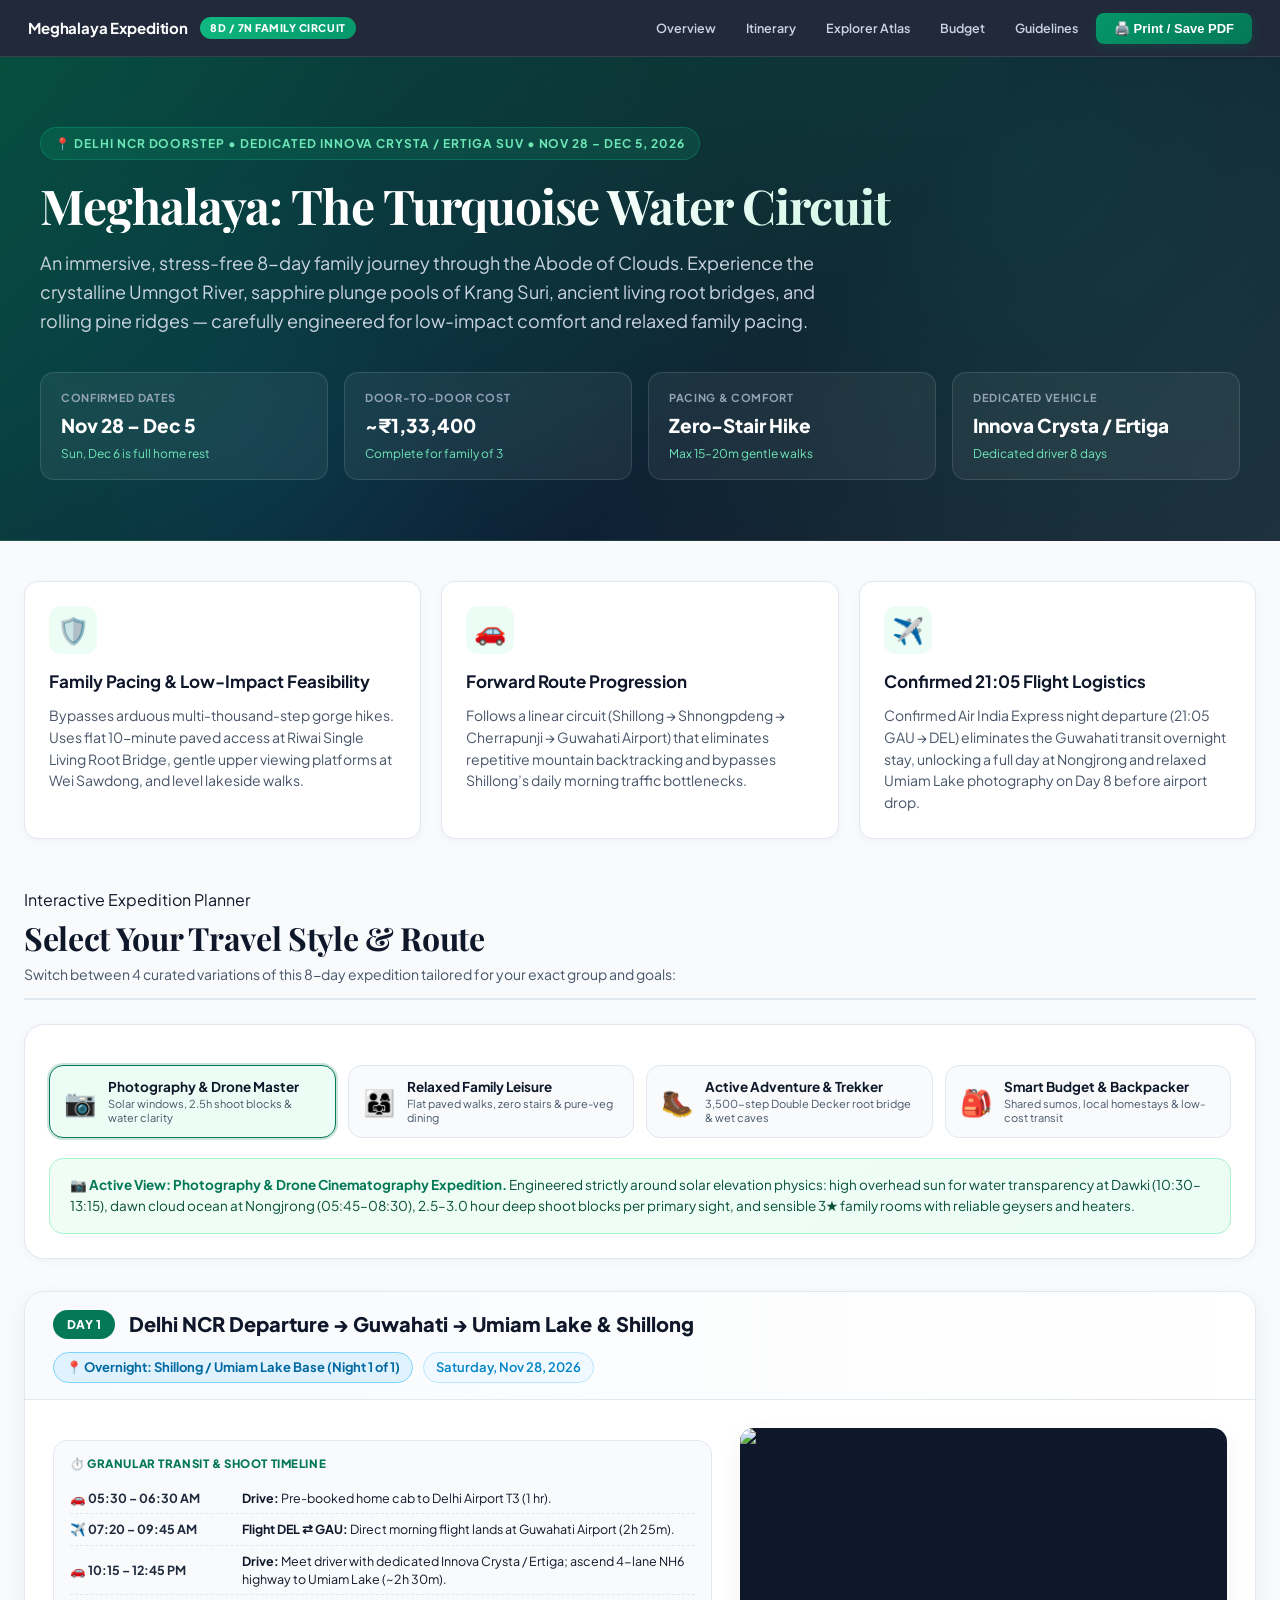
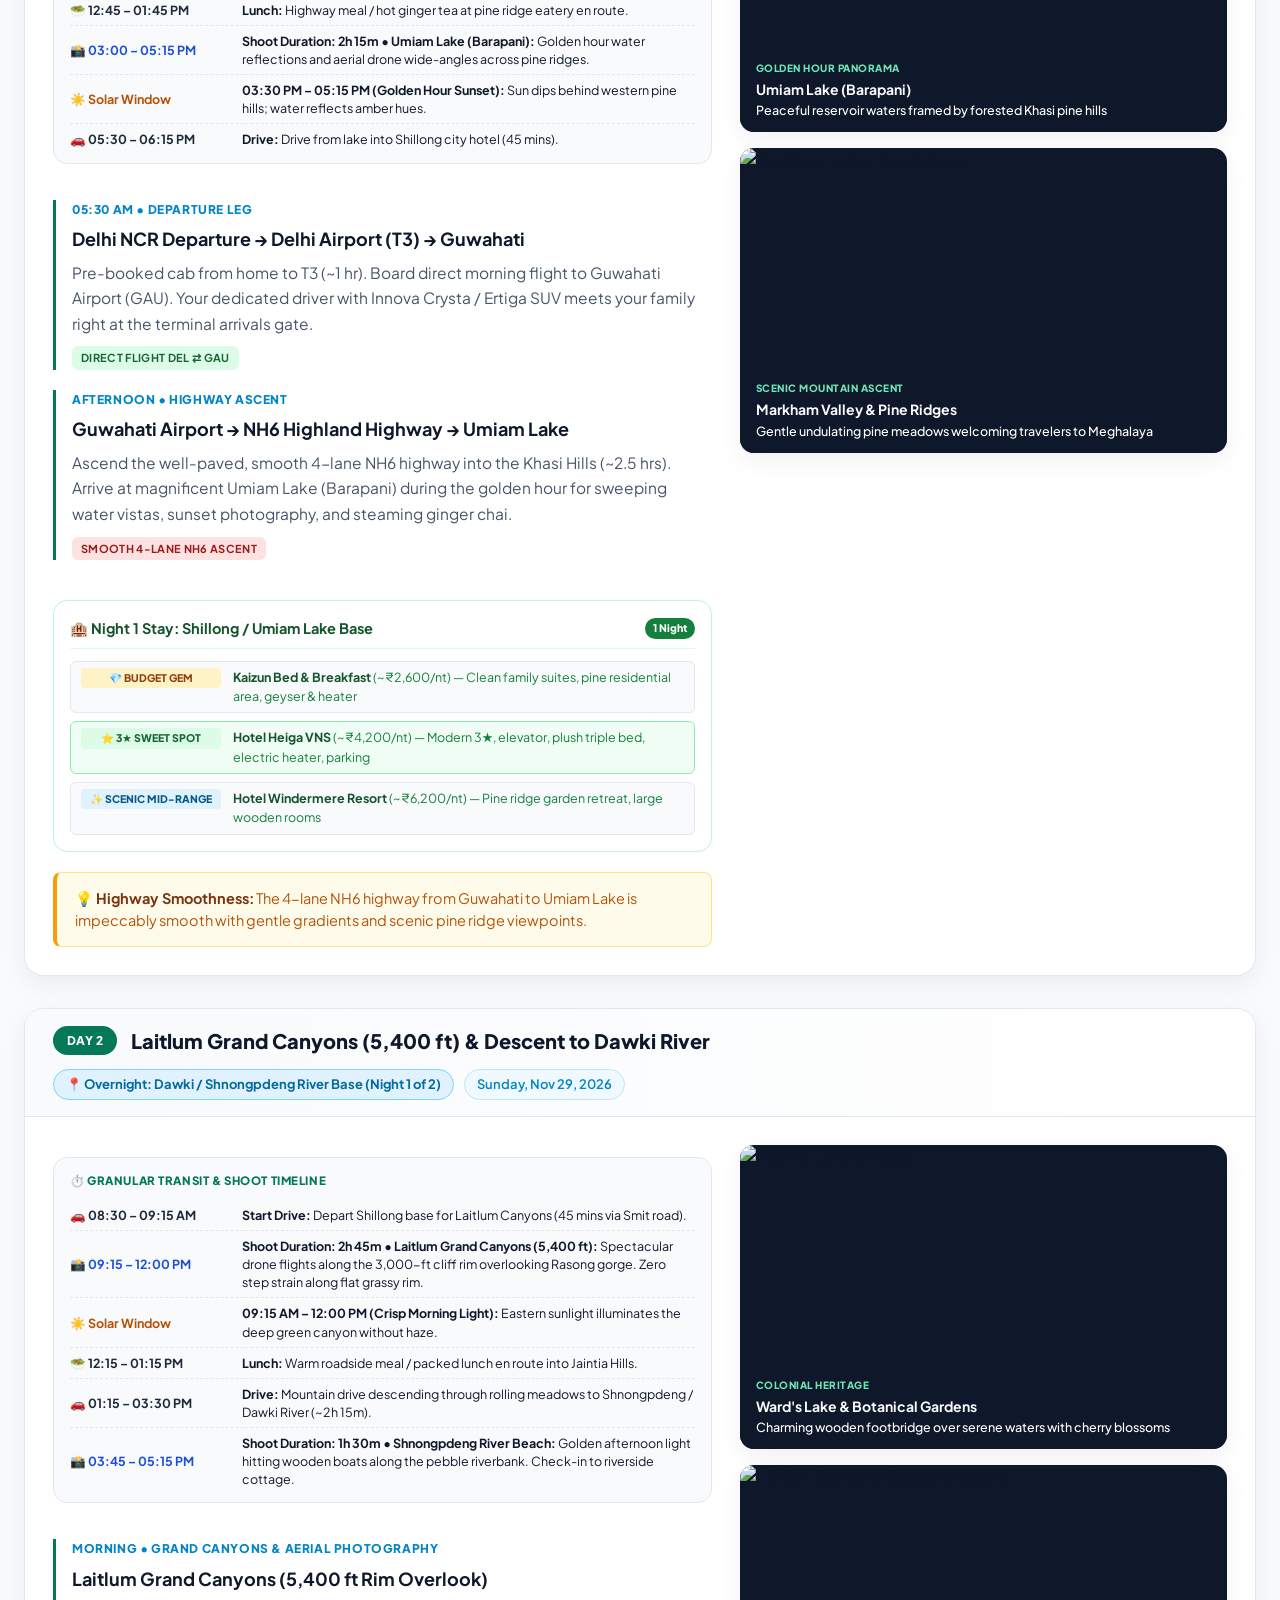
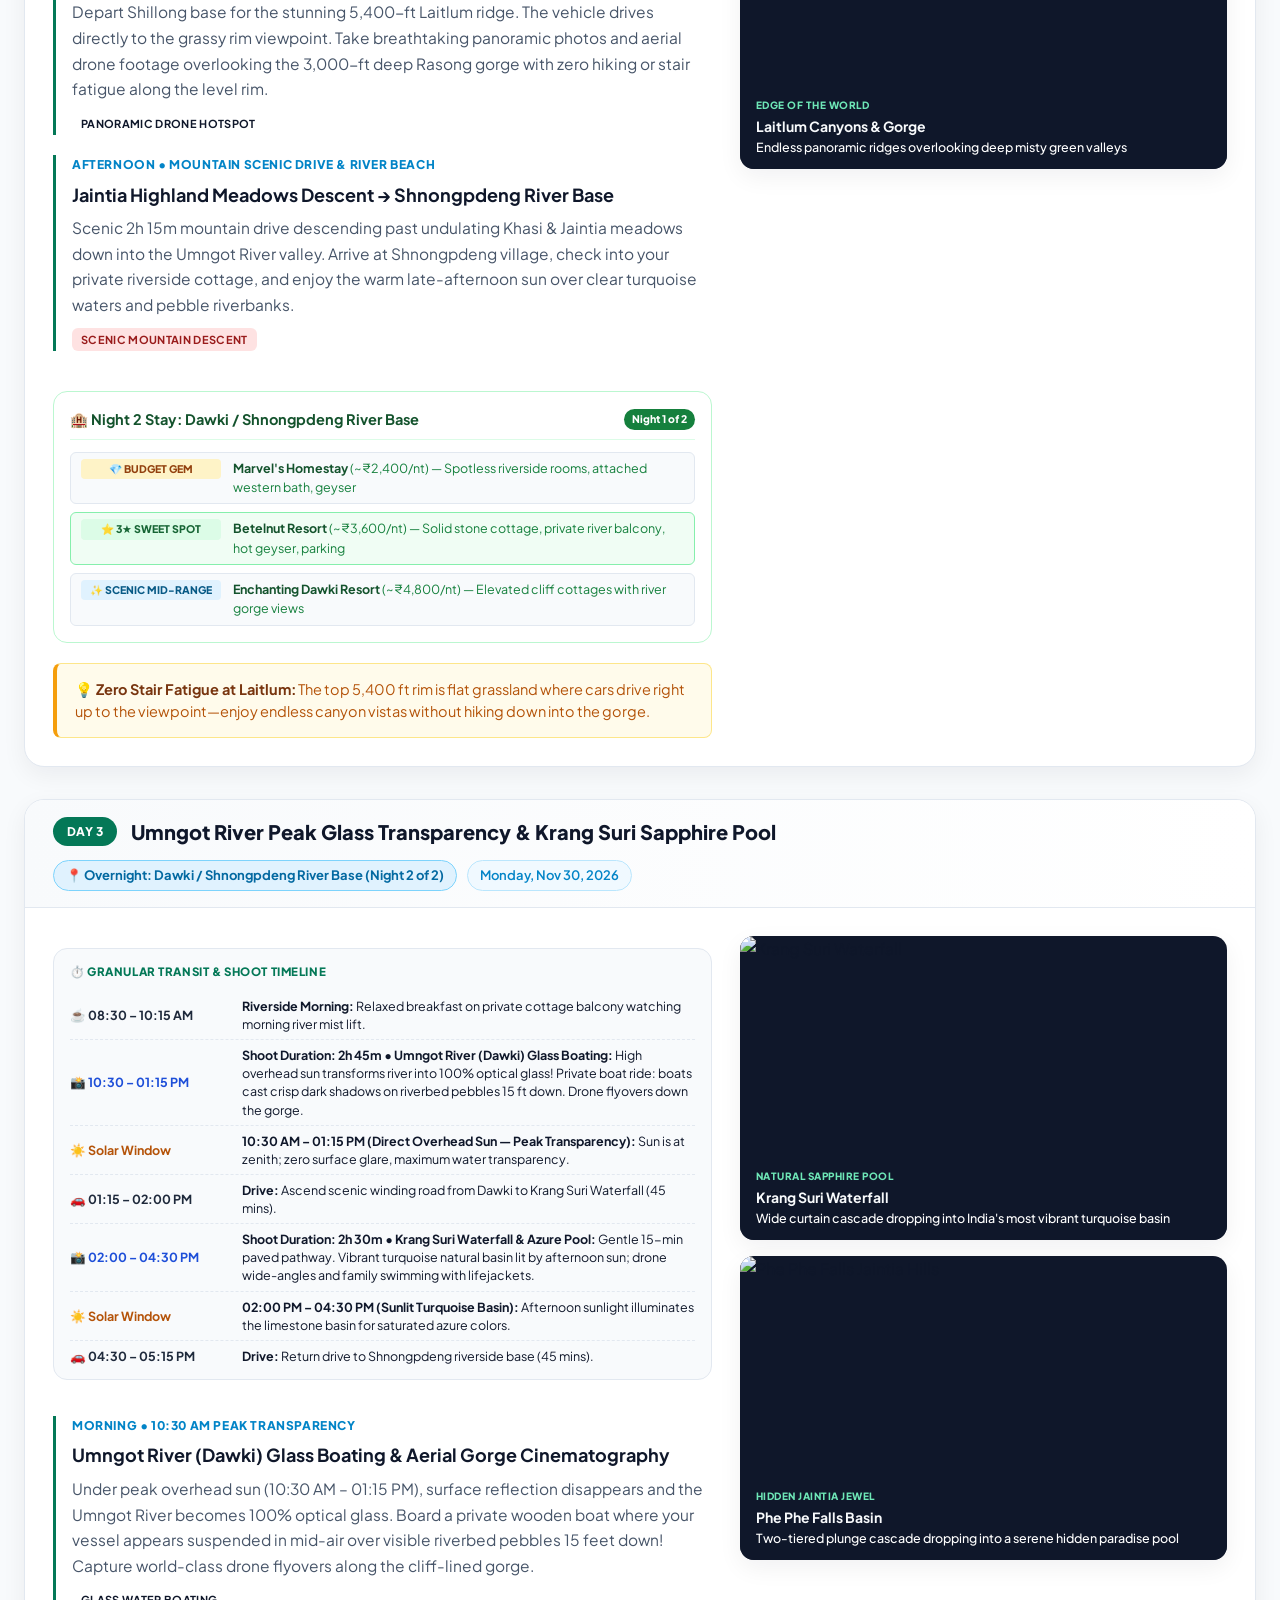
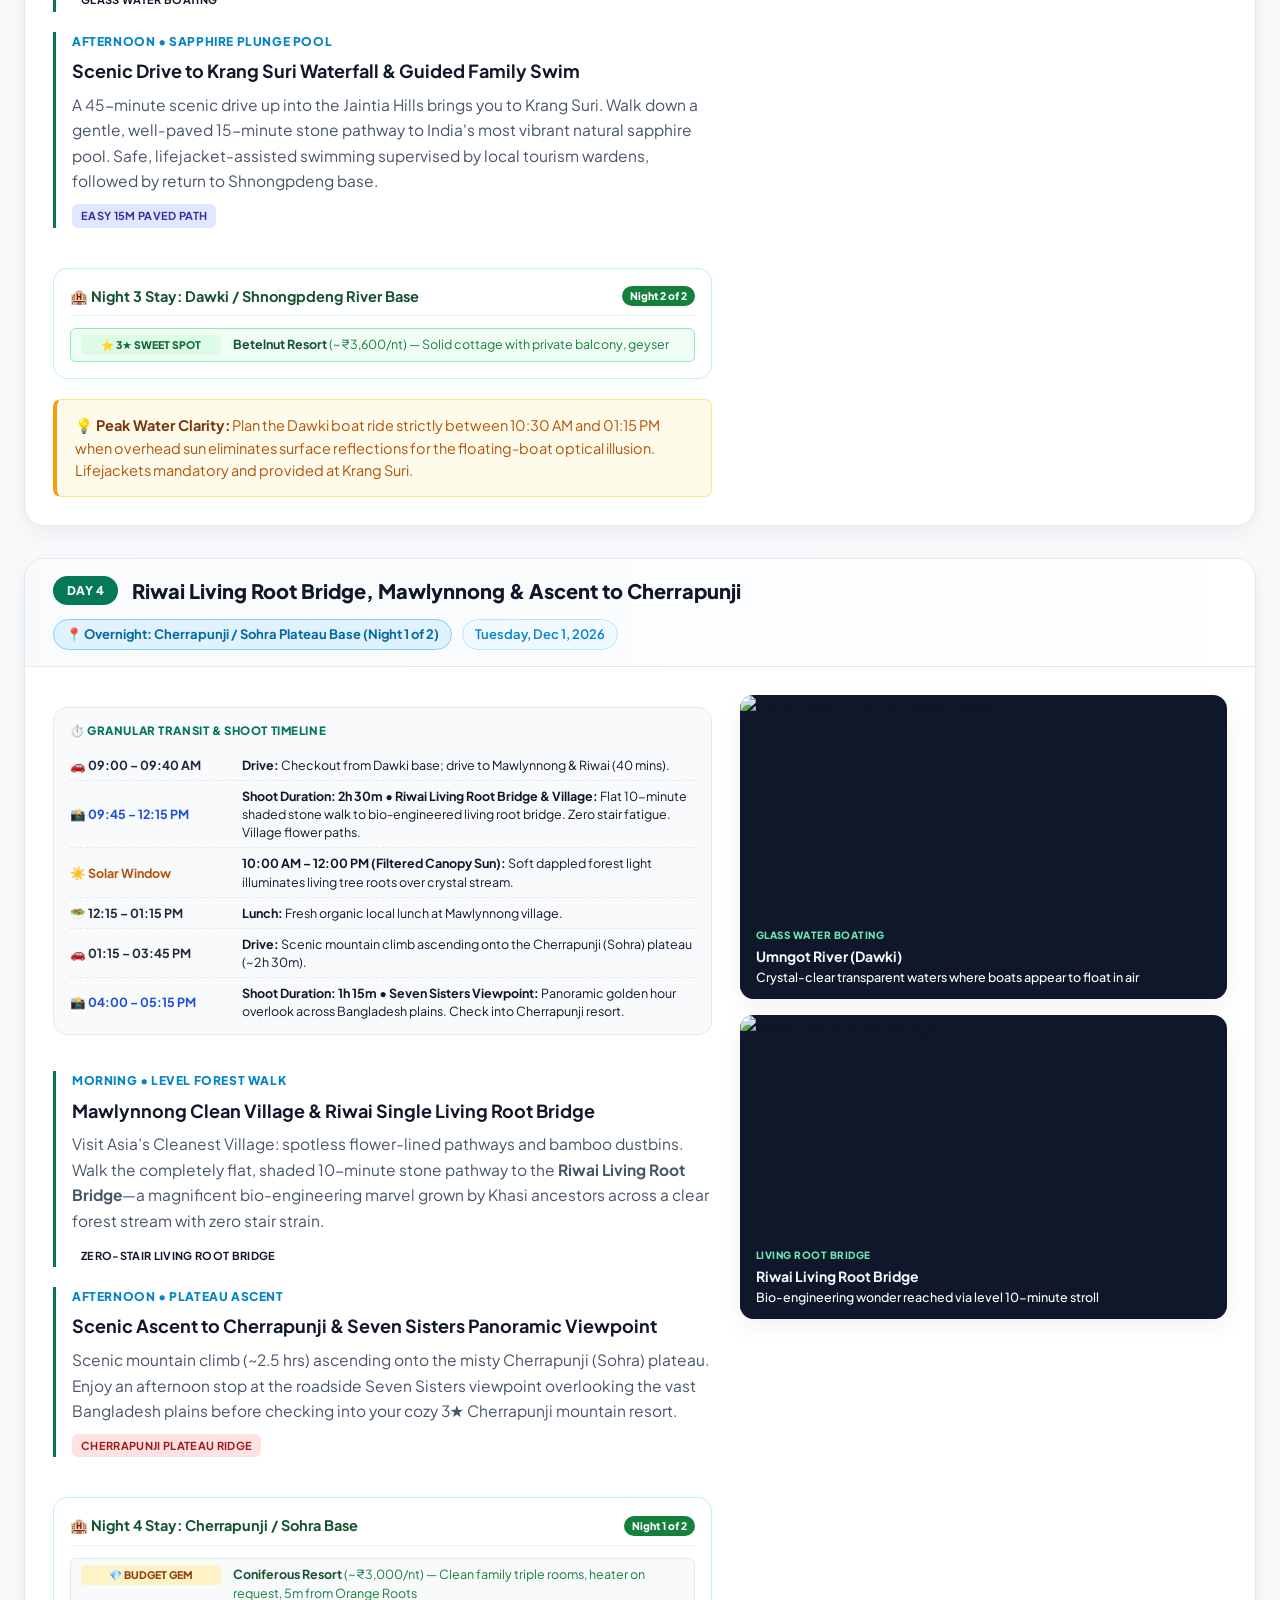
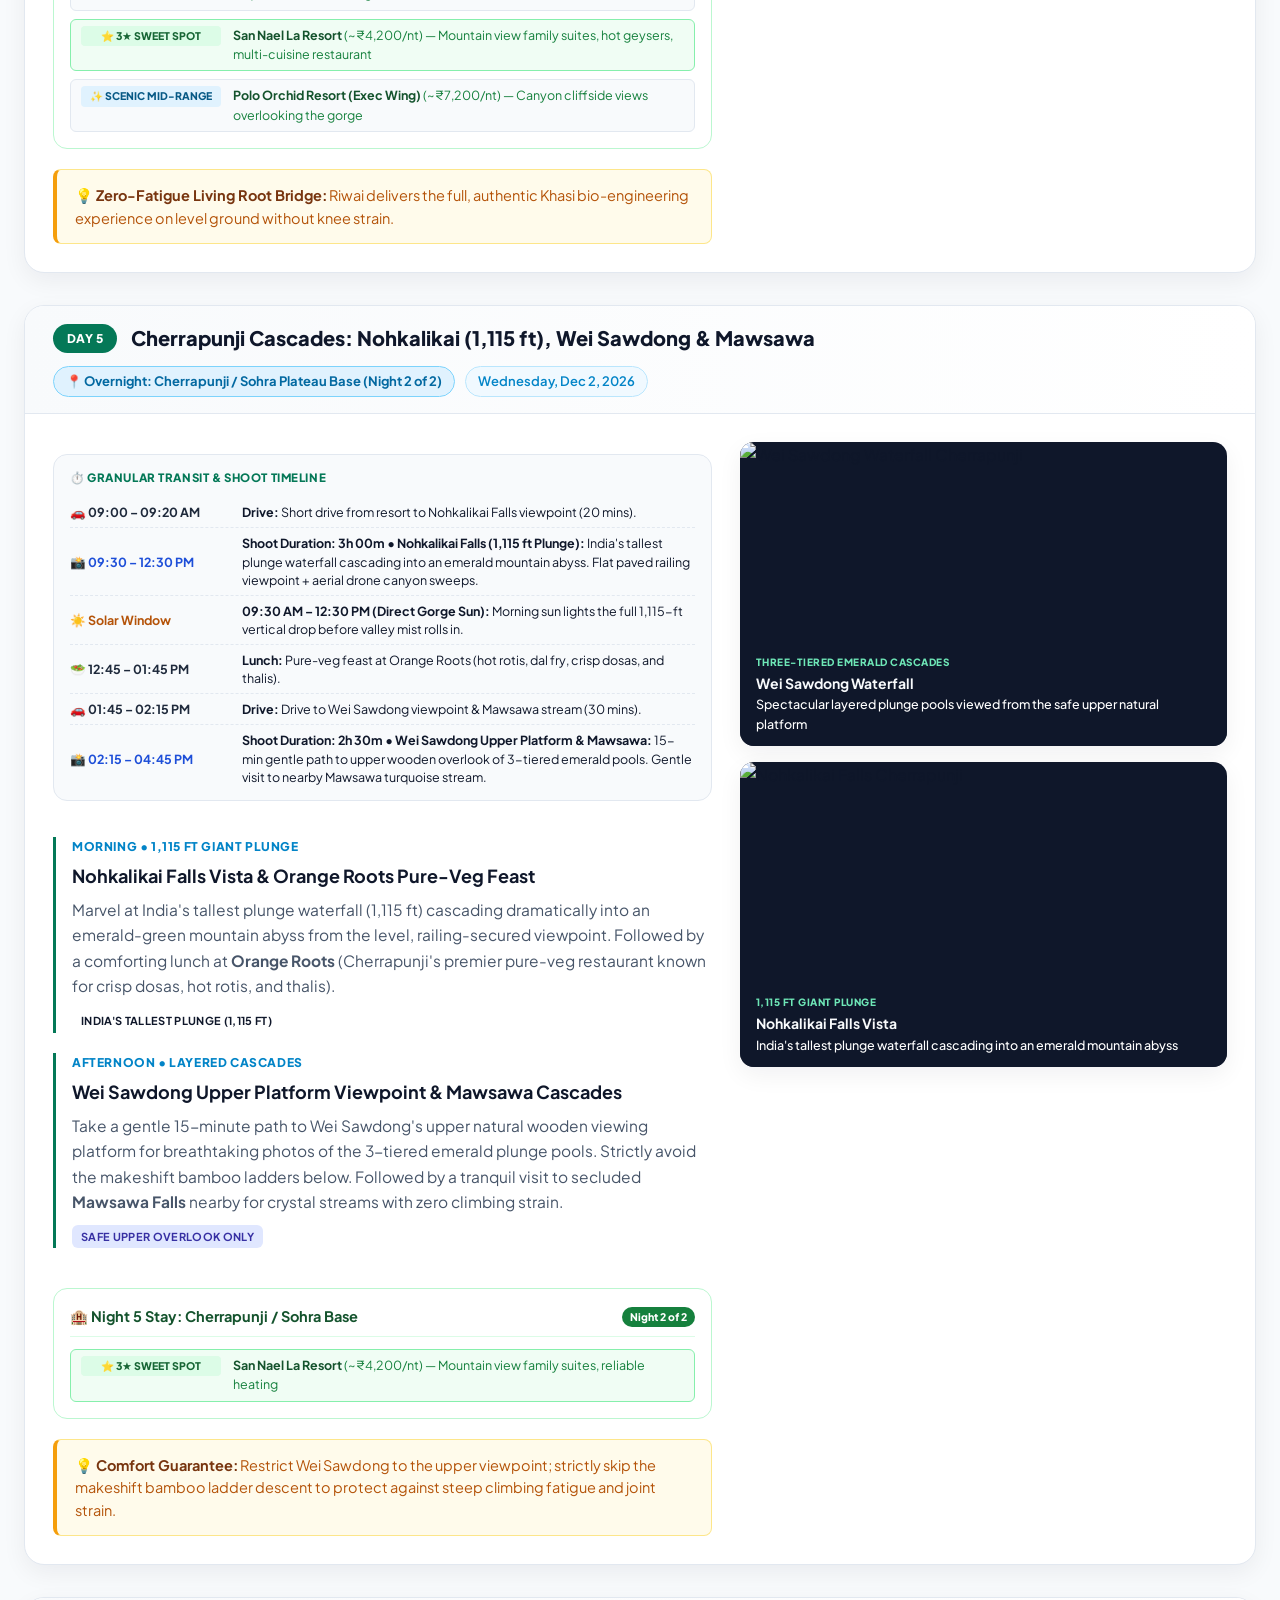
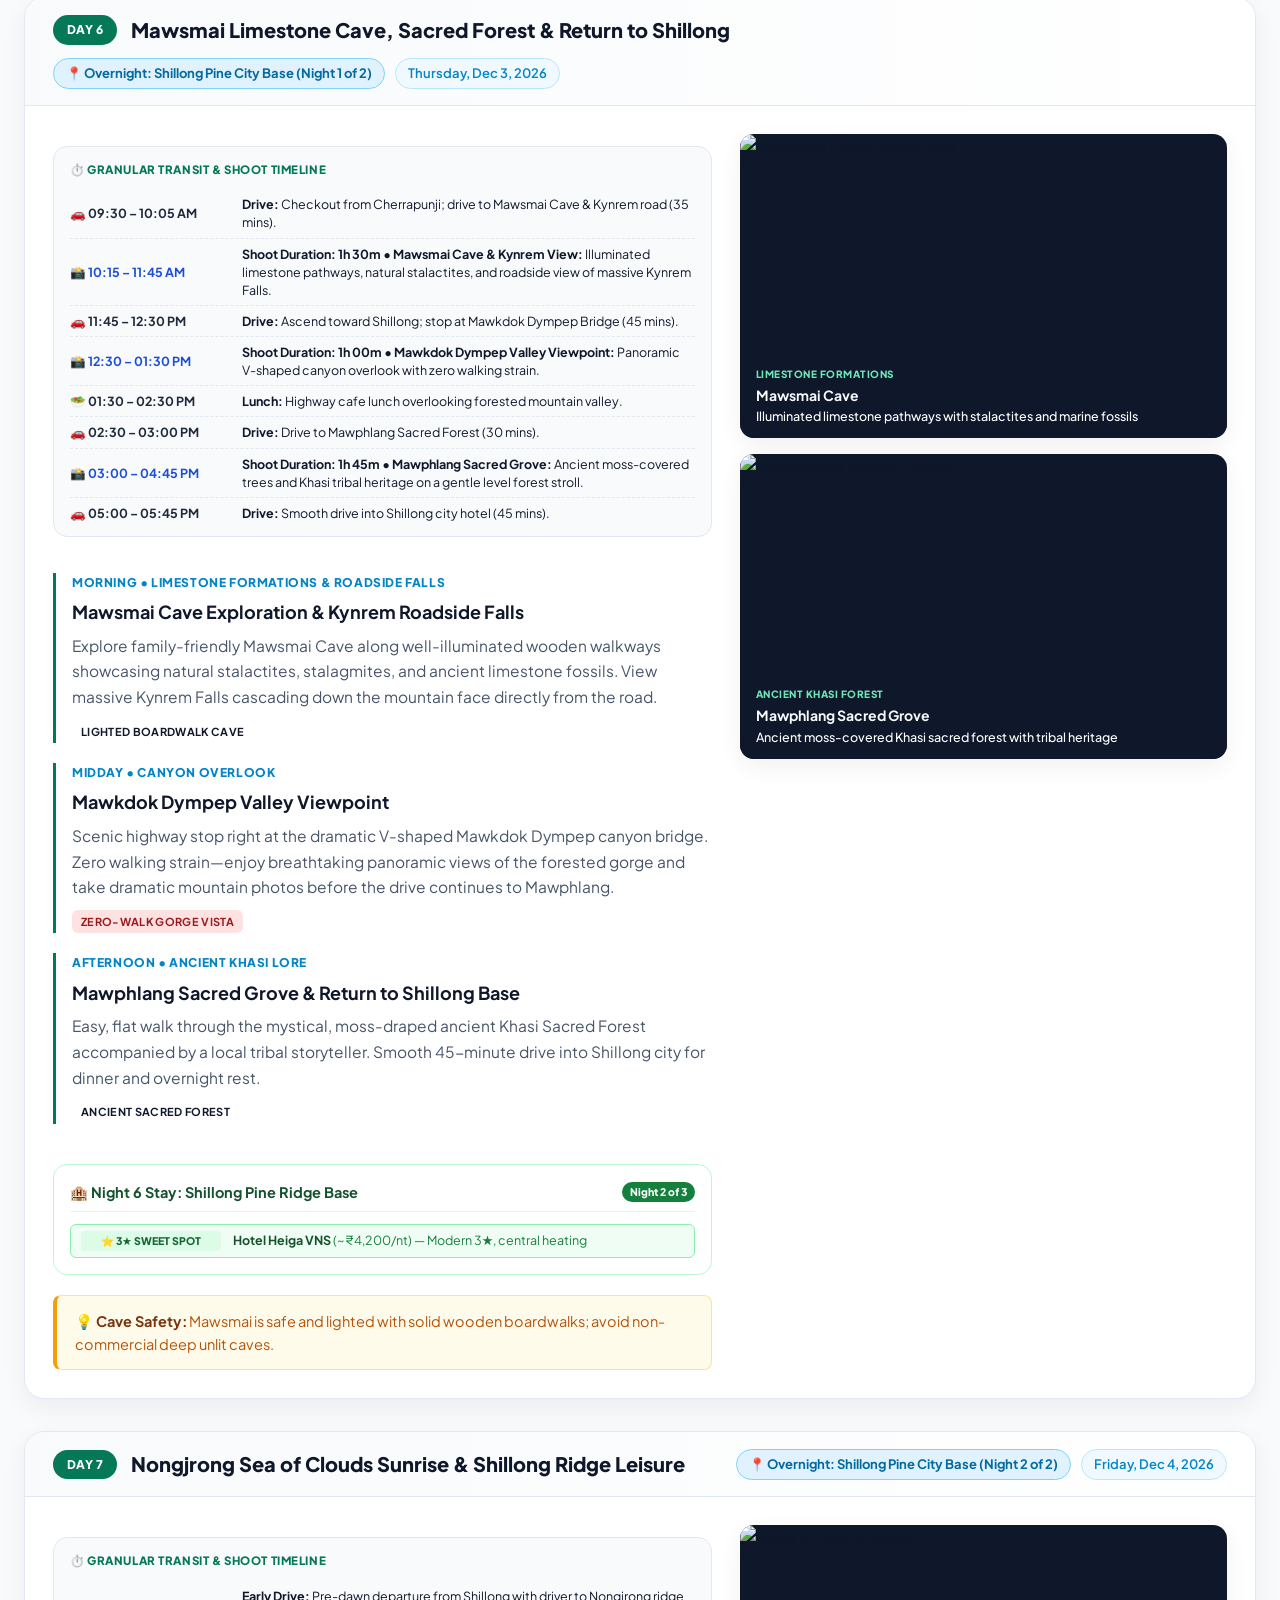
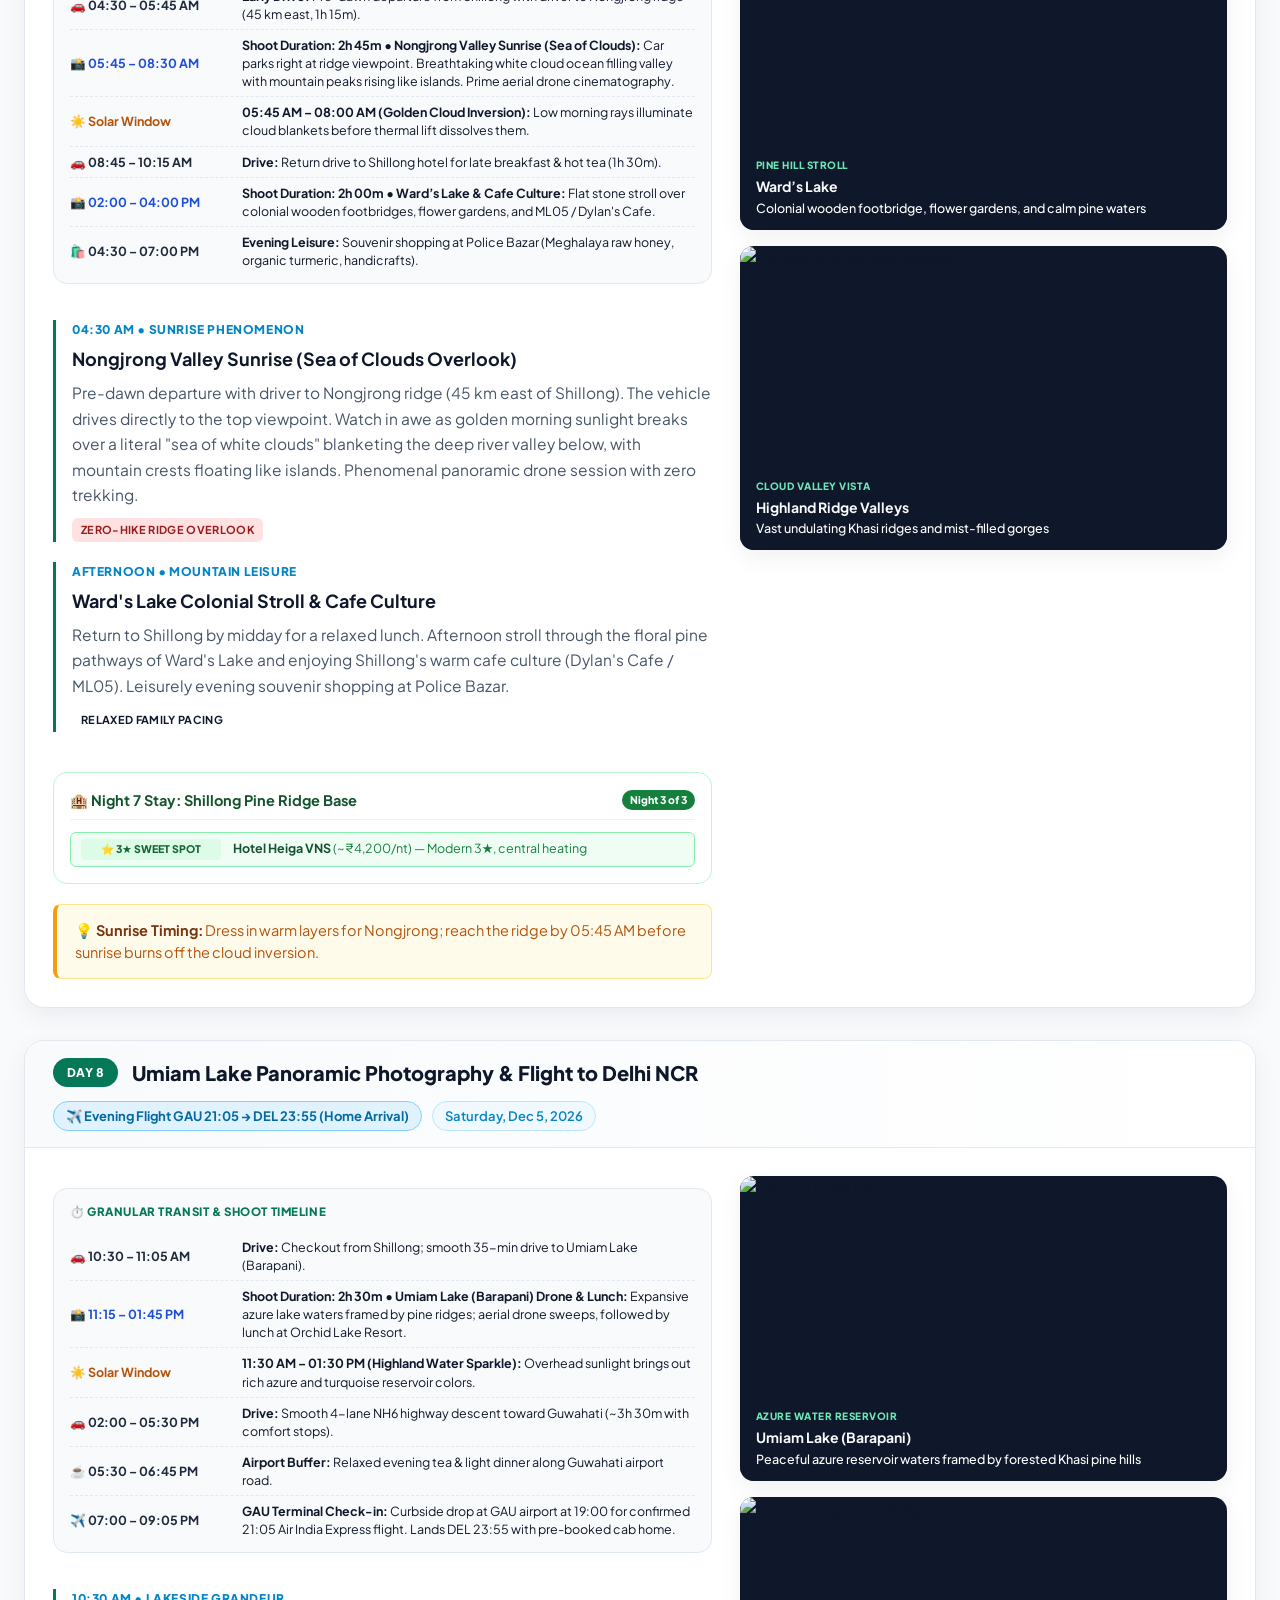
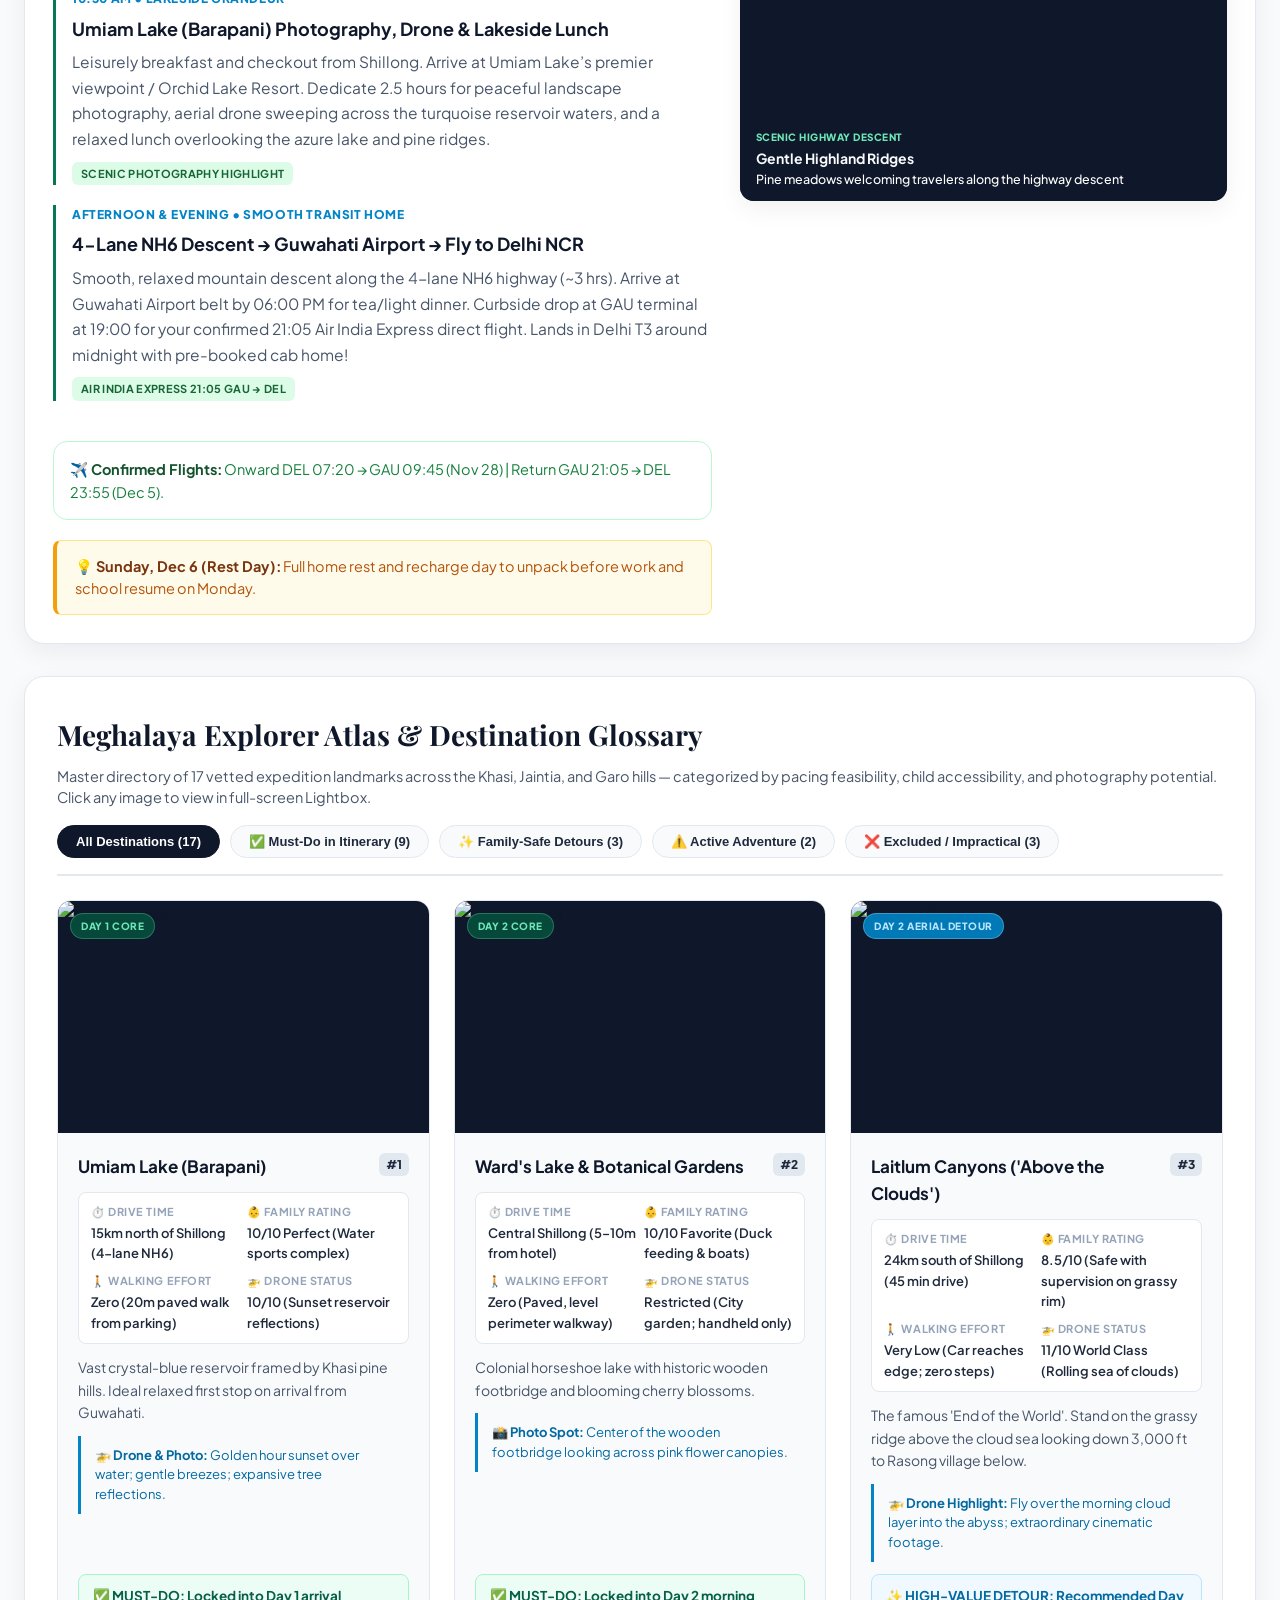
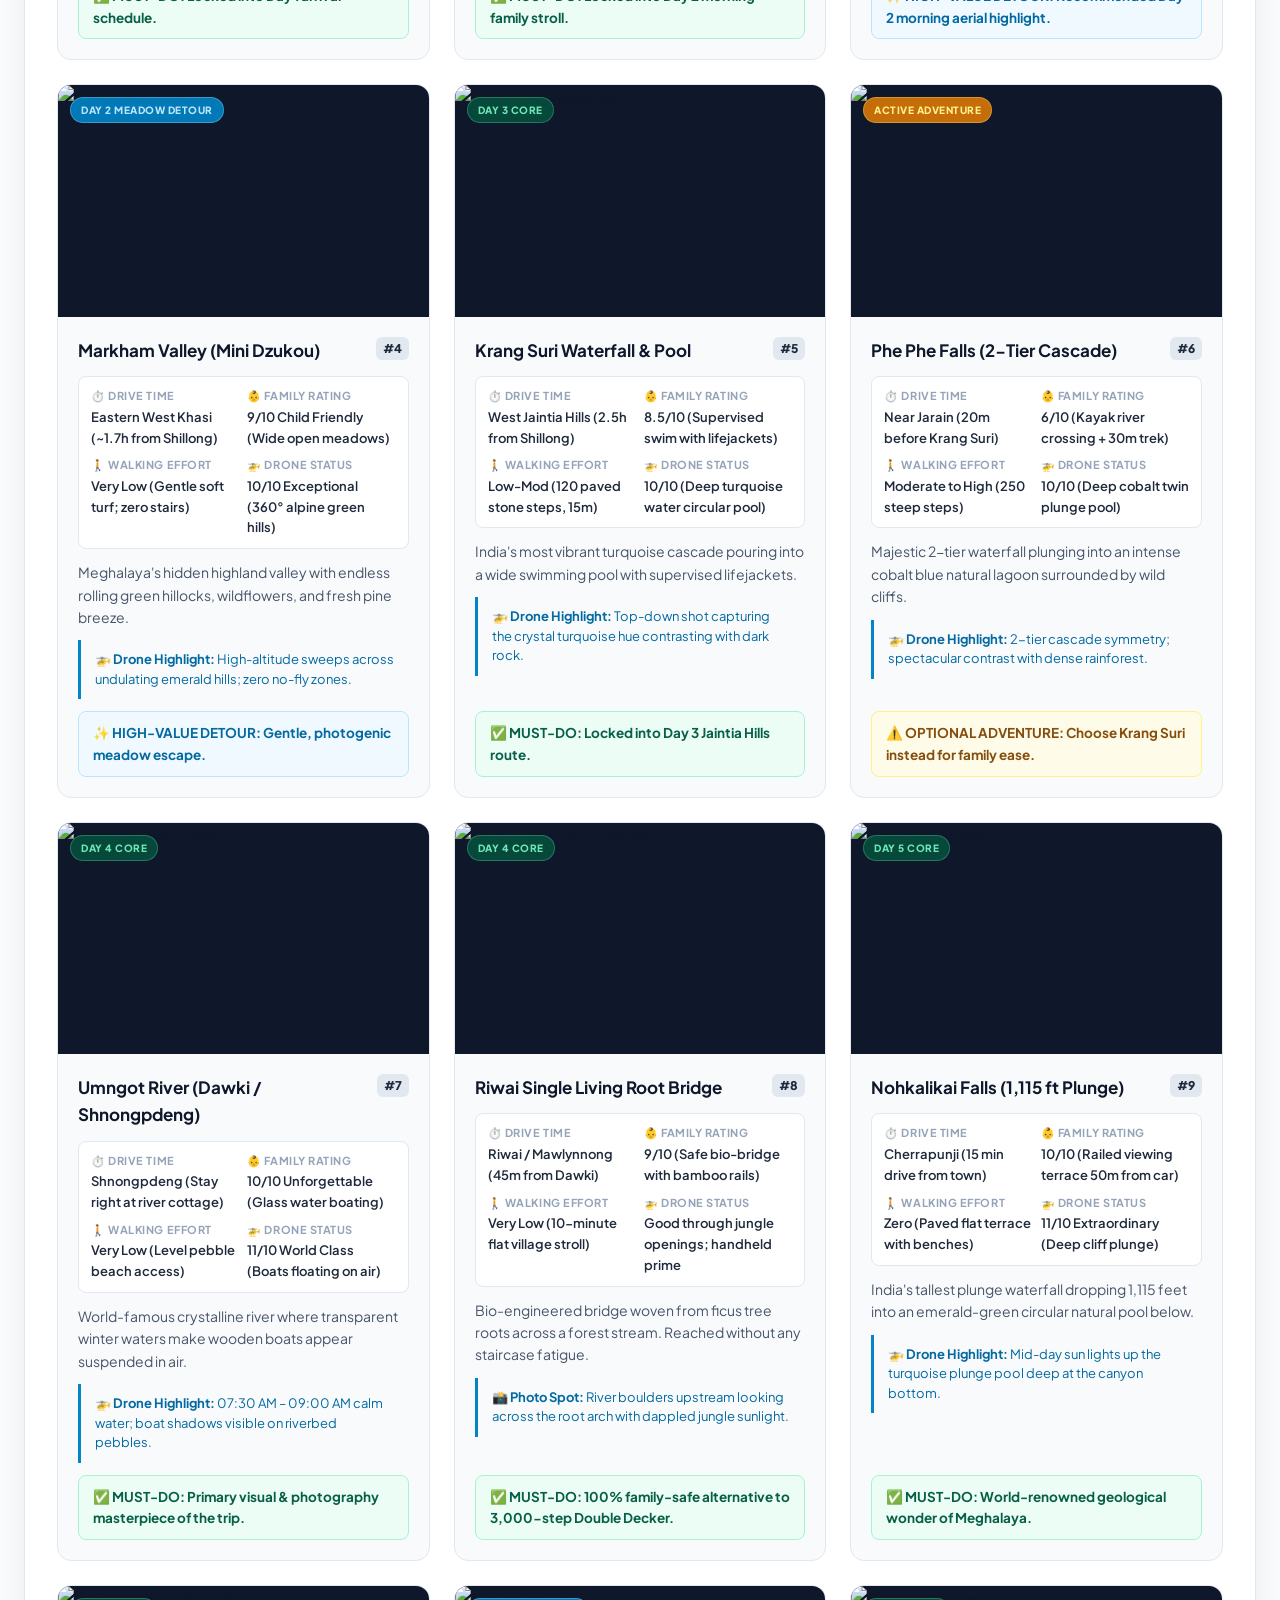
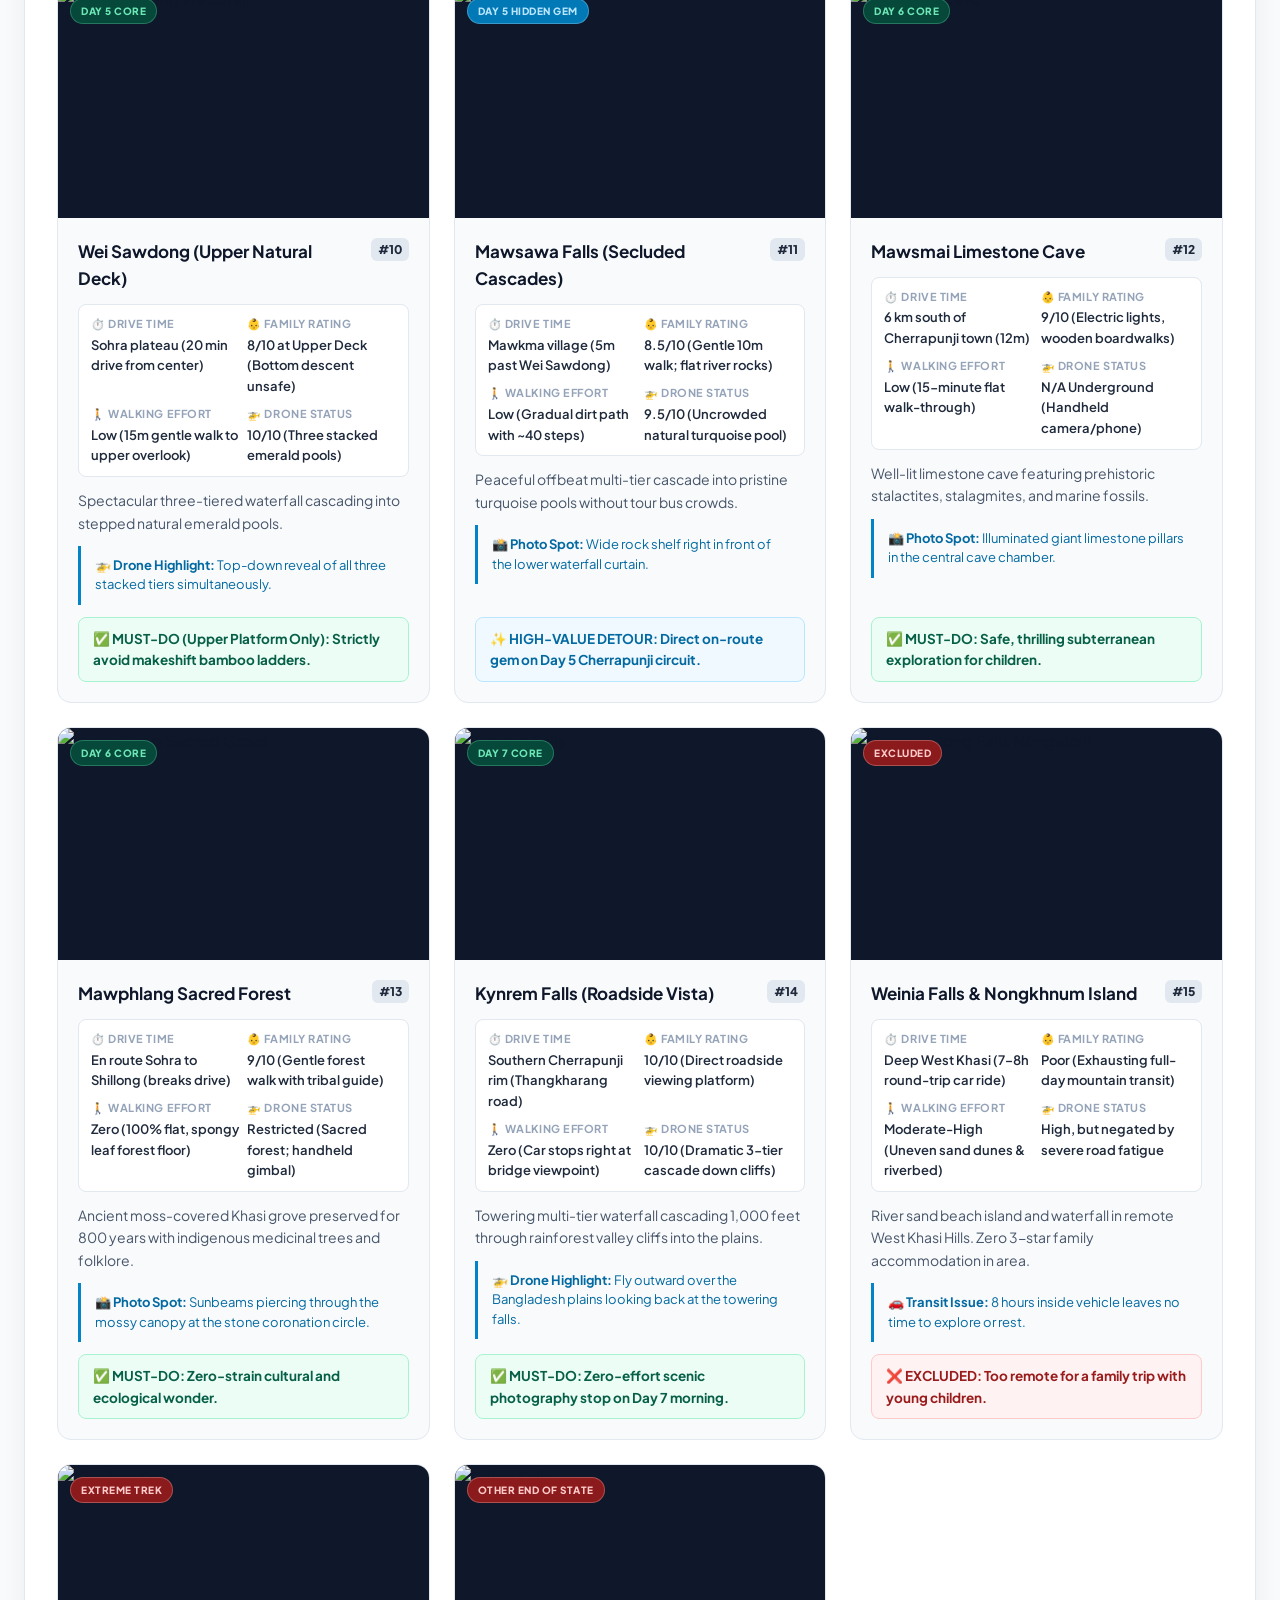
==== commit 5b92ac63: "fix(meghalaya): sync timeline and narrative legs, add stay badges to headers, eliminate duplicate ti" ====
--- a/meghalaya-blue-water-circuit.html
+++ b/meghalaya-blue-water-circuit.html
@@ -1769,7 +1769,25 @@
     .itinerary-persona-container {
       display: block;
     }
-    </style>
+    
+    .day-header-tags {
+      display: flex;
+      align-items: center;
+      gap: 10px;
+      flex-wrap: wrap;
+    }
+    .day-stay-badge {
+      font-size: 13px;
+      font-weight: 700;
+      color: #0369a1;
+      background: #e0f2fe;
+      border: 1px solid #7dd3fc;
+      padding: 4px 12px;
+      border-radius: 9999px;
+      display: inline-flex;
+      align-items: center;
+    }
+</style>
 </head>
 <body>
 
@@ -1910,12 +1928,16 @@
     <!-- VIEW 1: PHOTOGRAPHY & DRONE EXPEDITION -->
     <div id="itinerary-view-photo" class="itinerary-persona-container">
       <article class="day-card" id="photo-day-1">
-        <div class="day-header-strip"><div class="day-badge-title">
-          <span class="day-number-pill">Day 1</span>
-          <span class="day-name">Delhi NCR Departure to Umiam Lake & Shillong</span>
-        </div>
-        <span class="day-meta-tag">Saturday, Nov 28, 2026</span>
-      </div>
+        <div class="day-header-strip">
+          <div class="day-badge-title">
+            <span class="day-number-pill">Day 1</span>
+            <span class="day-name">Delhi NCR Departure → Guwahati → Umiam Lake & Shillong</span>
+          </div>
+          <div class="day-header-tags">
+            <span class="day-stay-badge">📍 Overnight: Shillong / Umiam Lake Base (Night 1 of 1)</span>
+            <span class="day-meta-tag">Saturday, Nov 28, 2026</span>
+          </div>
+        </div>
         <div class="day-grid">
           <div class="day-details">
             <div class="timeline-steps-box">
@@ -1930,11 +1952,11 @@
               </div>
               <div class="timeline-step-item">
                 <span class="step-time-badge">🚗 10:15 – 12:45 PM</span>
-                <span class="step-text"><strong>Drive:</strong> Meet driver with dedicated Innova/Ertiga; ascend 4-lane NH6 highway to Umiam Lake (~2h 30m).</span>
+                <span class="step-text"><strong>Drive:</strong> Meet driver with dedicated Innova Crysta / Ertiga; ascend 4-lane NH6 highway to Umiam Lake (~2h 30m).</span>
               </div>
               <div class="timeline-step-item">
                 <span class="step-time-badge">🥗 12:45 – 01:45 PM</span>
-                <span class="step-text"><strong>Lunch:</strong> Highway meal / packed lunch en route.</span>
+                <span class="step-text"><strong>Lunch:</strong> Highway meal / hot ginger tea at pine ridge eatery en route.</span>
               </div>
               <div class="timeline-step-item">
                 <span class="step-time-badge shoot-badge">📸 03:00 – 05:15 PM</span>
@@ -1946,7 +1968,7 @@
               </div>
               <div class="timeline-step-item">
                 <span class="step-time-badge">🚗 05:30 – 06:15 PM</span>
-                <span class="step-text"><strong>Drive:</strong> Drive from lake into Shillong city (45 mins).</span>
+                <span class="step-text"><strong>Drive:</strong> Drive from lake into Shillong city hotel (45 mins).</span>
               </div>
             </div>
 
@@ -1960,11 +1982,12 @@
           </div>
 
           <div class="leg-card">
-            <span class="leg-time">Afternoon • Scenic Mountain Climb</span>
-            <h4 class="leg-title">Smooth 4-Lane NH6 Highway & Sunset at Umiam Lake</h4>
-            <p class="leg-desc">
-              Ascend the well-paved 4-lane highway into the Khasi Hills (~2.5 hrs). Arrive at magnificent Umiam Lake (Barapani) during the golden hour for sweeping water vistas, sunset photography, and steaming ginger chai.
-            </p>
+            <span class="leg-time">Afternoon • Highway Ascent</span>
+            <h4 class="leg-title">Guwahati Airport → NH6 Highland Highway → Umiam Lake</h4>
+            <p class="leg-desc">
+              Ascend the well-paved, smooth 4-lane NH6 highway into the Khasi Hills (~2.5 hrs). Arrive at magnificent Umiam Lake (Barapani) during the golden hour for sweeping water vistas, sunset photography, and steaming ginger chai.
+            </p>
+            <span class="pill pill-car">Smooth 4-Lane NH6 Ascent</span>
           </div>
 
           <div class="info-boxes-row">
@@ -1987,52 +2010,14 @@
                     <span class="tier-hotel-name"><strong>Hotel Windermere Resort</strong> (~₹6,200/nt) — Pine ridge garden retreat, large wooden rooms</span>
                   </div>
                 </div>
+              </div>
+          </div>
+
             <div class="pro-tip-card">
-              <strong>💡 Driver Coordination:</strong> Dedicated vehicle & driver remains with your family from airport pickup through final drop.
-            </div>
-
-            <div class="strenuous-option-card">
-              <div class="strenuous-header">
-                <span class="strenuous-pill">⚡ Optional Strenuous Challenge</span>
-                <span class="strenuous-time">02:30 PM – 04:30 PM (2-Hr Window)</span>
-              </div>
-              <div class="strenuous-title-row">
-                <h5 class="strenuous-title">Umiam Watersports Island Kayaking & Shoreline Scramble</h5>
-                <a href="#atlas-umiam" class="strenuous-atlas-link" onclick="filterAtlas('adventure')">Atlas Details ↗</a>
-              </div>
-              <p class="strenuous-desc">
-                If arriving ahead of schedule at Umiam Lake, high-energy travelers can rent open kayaks from the Water Sports Complex to paddle across to Lumpongdeng Island, followed by an unpaved shoreline scramble over submerged boulders.
-              </p>
-              <div class="strenuous-reason-box">
-                <strong>⚠️ Why Excluded from Baseline:</strong> Requires sustained upper-body paddling against crosswinds and navigating slippery rocky shorelines. Excluded to keep arrival day relaxed and fatigue-free after the morning flight.
-              </div>
-            </div>
-          </div>
-            <div class="pro-tip-card">
-              <strong>💡 Driver Coordination:</strong> Dedicated vehicle & driver remains with your family from airport pickup through final drop.
-            </div>
-
-            <div class="strenuous-option-card">
-              <div class="strenuous-header">
-                <span class="strenuous-pill">⚡ Optional Strenuous Challenge</span>
-                <span class="strenuous-time">02:30 PM – 04:30 PM (2-Hr Window)</span>
-              </div>
-              <div class="strenuous-title-row">
-                <h5 class="strenuous-title">Umiam Watersports Island Kayaking & Shoreline Scramble</h5>
-                <a href="#atlas-umiam" class="strenuous-atlas-link" onclick="filterAtlas('adventure')">Atlas Details ↗</a>
-              </div>
-              <p class="strenuous-desc">
-                If arriving ahead of schedule at Umiam Lake, high-energy travelers can rent open kayaks from the Water Sports Complex to paddle across to Lumpongdeng Island, followed by an unpaved shoreline scramble over submerged boulders.
-              </p>
-              <div class="strenuous-reason-box">
-                <strong>⚠️ Why Excluded from Baseline:</strong> Requires sustained upper-body paddling against crosswinds and navigating slippery rocky shorelines. Excluded to keep arrival day relaxed and fatigue-free after the morning flight.
-              </div>
-            </div>
-          </div>
-        </div>
-
-        
-        <div class="day-media">
+              <strong>💡 Highway Smoothness:</strong> The 4-lane NH6 highway from Guwahati to Umiam Lake is impeccably smooth with gentle gradients and scenic pine ridge viewpoints.
+            </div>
+        </div>
+          <div class="day-media">
           <div class="photo-container" onclick="openLightbox('images/umiam_lake.jpg', 'Umiam Lake (Barapani) — Peaceful reservoir waters framed by forested Khasi pine hills')">
             <img src="images/umiam_lake.jpg" alt="Umiam Lake Barapani Sunset">
             <div class="photo-zoom-hint">🔍 Click to enlarge</div>
@@ -2052,64 +2037,66 @@
             </div>
           </div>
         </div>
-      </div>
-    </article>
+        </div>
+      </article>
 
       <article class="day-card" id="photo-day-2">
-        <div class="day-header-strip"><div class="day-badge-title">
-          <span class="day-number-pill">Day 2</span>
-          <span class="day-name">Shillong City Aesthetics, Air Force Museum & Markham Valley</span>
-        </div>
-        <span class="day-meta-tag">Sunday, Nov 29, 2026</span>
-      </div>
+        <div class="day-header-strip">
+          <div class="day-badge-title">
+            <span class="day-number-pill">Day 2</span>
+            <span class="day-name">Laitlum Grand Canyons (5,400 ft) & Descent to Dawki River</span>
+          </div>
+          <div class="day-header-tags">
+            <span class="day-stay-badge">📍 Overnight: Dawki / Shnongpdeng River Base (Night 1 of 2)</span>
+            <span class="day-meta-tag">Sunday, Nov 29, 2026</span>
+          </div>
+        </div>
         <div class="day-grid">
           <div class="day-details">
             <div class="timeline-steps-box">
               <div class="timeline-steps-title">⏱️ Granular Transit & Shoot Timeline</div>
               <div class="timeline-step-item">
                 <span class="step-time-badge">🚗 08:30 – 09:15 AM</span>
-                <span class="step-text"><strong>Start Drive:</strong> Depart Shillong for Laitlum Ridge (45 mins via Smit road).</span>
+                <span class="step-text"><strong>Start Drive:</strong> Depart Shillong base for Laitlum Canyons (45 mins via Smit road).</span>
               </div>
               <div class="timeline-step-item">
                 <span class="step-time-badge shoot-badge">📸 09:15 – 12:00 PM</span>
-                <span class="step-text"><strong>Shoot Duration: 2h 45m • Laitlum Grand Canyons (5,400 ft):</strong> Drone flights along the 3,000-ft cliff rim overlooking Rasong gorge. Zero walking strain on the grassy rim.</span>
+                <span class="step-text"><strong>Shoot Duration: 2h 45m • Laitlum Grand Canyons (5,400 ft):</strong> Spectacular drone flights along the 3,000-ft cliff rim overlooking Rasong gorge. Zero step strain along flat grassy rim.</span>
               </div>
               <div class="timeline-step-item">
                 <span class="step-time-badge solar-badge">☀️ Solar Window</span>
-                <span class="step-text"><strong>09:15 AM – 12:00 PM (Crisp Morning Light):</strong> Eastern sun illuminates the gorge face with zero thermal haze.</span>
+                <span class="step-text"><strong>09:15 AM – 12:00 PM (Crisp Morning Light):</strong> Eastern sunlight illuminates the deep green canyon without haze.</span>
               </div>
               <div class="timeline-step-item">
                 <span class="step-time-badge">🥗 12:15 – 01:15 PM</span>
-                <span class="step-text"><strong>Lunch:</strong> Highway meal / packed lunch en route through Jaintia Hills.</span>
+                <span class="step-text"><strong>Lunch:</strong> Warm roadside meal / packed lunch en route into Jaintia Hills.</span>
               </div>
               <div class="timeline-step-item">
                 <span class="step-time-badge">🚗 01:15 – 03:30 PM</span>
-                <span class="step-text"><strong>Drive:</strong> Scenic winding mountain descent through Jaintia meadows down to Shnongpdeng (2h 15m).</span>
+                <span class="step-text"><strong>Drive:</strong> Mountain drive descending through rolling meadows to Shnongpdeng / Dawki River (~2h 15m).</span>
               </div>
               <div class="timeline-step-item">
                 <span class="step-time-badge shoot-badge">📸 03:45 – 05:15 PM</span>
-                <span class="step-text"><strong>Shoot Duration: 1h 30m • Shnongpdeng River Beach:</strong> Scout river angles, low-altitude drone b-roll of wooden boats in warm canyon light.</span>
-              </div>
-              <div class="timeline-step-item">
-                <span class="step-time-badge solar-badge">☀️ Solar Window</span>
-                <span class="step-text"><strong>03:45 PM – 05:15 PM (Late Afternoon Canyon Light):</strong> Soft golden light hits the western gorge cliffs.</span>
-              </div>
-            </div>
-
-          <div class="leg-card">
-            <span class="leg-time">Morning • Flat Nature Stroll</span>
-            <h4 class="leg-title">Colonial Ward's Lake & Optional Markham Valley Ridge Drive</h4>
-            <p class="leg-desc">
-              A tranquil morning stroll around colonial Ward's Lake over level stone paths. Cross historic wooden bridges, feed the ducks with the family, and enjoy blooming cherry trees. Optional scenic morning drive through the undulating pine hills of Markham Valley.
-            </p>
-          </div>
-
-          <div class="leg-card">
-            <span class="leg-time">Afternoon • Aviation & Waterfalls</span>
-            <h4 class="leg-title">Air Force Museum & Elephant Falls Walkway</h4>
-            <p class="leg-desc">
-              Explore Upper Shillong Air Force Museum featuring real MiG fighter aircraft, defense missiles, and cockpit exhibits (a thrilling interactive experience for kids and aviation enthusiasts). Followed by a leisurely paved walk with secure handrails at Elephant Falls.
-            </p>
+                <span class="step-text"><strong>Shoot Duration: 1h 30m • Shnongpdeng River Beach:</strong> Golden afternoon light hitting wooden boats along the pebble riverbank. Check-in to riverside cottage.</span>
+              </div>
+            </div>
+
+          <div class="leg-card">
+            <span class="leg-time">Morning • Grand Canyons & Aerial Photography</span>
+            <h4 class="leg-title">Laitlum Grand Canyons (5,400 ft Rim Overlook)</h4>
+            <p class="leg-desc">
+              Depart Shillong base for the stunning 5,400-ft Laitlum ridge. The vehicle drives directly to the grassy rim viewpoint. Take breathtaking panoramic photos and aerial drone footage overlooking the 3,000-ft deep Rasong gorge with zero hiking or stair fatigue along the level rim.
+            </p>
+            <span class="pill pill-view">Panoramic Drone Hotspot</span>
+          </div>
+
+          <div class="leg-card">
+            <span class="leg-time">Afternoon • Mountain Scenic Drive & River Beach</span>
+            <h4 class="leg-title">Jaintia Highland Meadows Descent → Shnongpdeng River Base</h4>
+            <p class="leg-desc">
+              Scenic 2h 15m mountain drive descending past undulating Khasi & Jaintia meadows down into the Umngot River valley. Arrive at Shnongpdeng village, check into your private riverside cottage, and enjoy the warm late-afternoon sun over clear turquoise waters and pebble riverbanks.
+            </p>
+            <span class="pill pill-car">Scenic Mountain Descent</span>
           </div>
 
           <div class="info-boxes-row">
@@ -2132,52 +2119,14 @@
                     <span class="tier-hotel-name"><strong>Enchanting Dawki Resort</strong> (~₹4,800/nt) — Elevated cliff cottages with river gorge views</span>
                   </div>
                 </div>
+              </div>
+          </div>
+
             <div class="pro-tip-card">
-              <strong>💡 Zero Stair Fatigue:</strong> Ward's Lake and Air Force Museum are 100% paved flat surfaces with zero hiking strain.
-            </div>
-
-            <div class="strenuous-option-card">
-              <div class="strenuous-header">
-                <span class="strenuous-pill">⚡ Optional Strenuous Challenge</span>
-                <span class="strenuous-time">01:30 PM – 04:30 PM (3-Hr Window)</span>
-              </div>
-              <div class="strenuous-title-row">
-                <h5 class="strenuous-title">Laitlum Canyons: The 3,000-Step Rasong Gorge Descent</h5>
-                <a href="#atlas-laitlum" class="strenuous-atlas-link" onclick="filterAtlas('adventure')">Atlas Details ↗</a>
-              </div>
-              <p class="strenuous-desc">
-                After the museum, your driver can take you to Laitlum ridge (45 min drive). While the top 5,400 ft rim is flat with panoramic cloud inversion views, energetic trekkers can descend the steep, zigzagging stone-hewn stairway (1,200+ rocky steps into the 3,000 ft abyss) connecting to isolated Rasong village.
-              </p>
-              <div class="strenuous-reason-box">
-                <strong>⚠️ Why Excluded from Baseline:</strong> The return ascent demands grueling quad and knee stamina over narrow, uneven stone steps with sheer drops. Excluded from family baseline to prevent leg exhaustion early in the trip.
-              </div>
-            </div>
-          </div>
-            <div class="pro-tip-card">
-              <strong>💡 Zero Stair Fatigue:</strong> Ward's Lake and Air Force Museum are 100% paved flat surfaces with zero hiking strain.
-            </div>
-
-            <div class="strenuous-option-card">
-              <div class="strenuous-header">
-                <span class="strenuous-pill">⚡ Optional Strenuous Challenge</span>
-                <span class="strenuous-time">01:30 PM – 04:30 PM (3-Hr Window)</span>
-              </div>
-              <div class="strenuous-title-row">
-                <h5 class="strenuous-title">Laitlum Canyons: The 3,000-Step Rasong Gorge Descent</h5>
-                <a href="#atlas-laitlum" class="strenuous-atlas-link" onclick="filterAtlas('adventure')">Atlas Details ↗</a>
-              </div>
-              <p class="strenuous-desc">
-                After the museum, your driver can take you to Laitlum ridge (45 min drive). While the top 5,400 ft rim is flat with panoramic cloud inversion views, energetic trekkers can descend the steep, zigzagging stone-hewn stairway (1,200+ rocky steps into the 3,000 ft abyss) connecting to isolated Rasong village.
-              </p>
-              <div class="strenuous-reason-box">
-                <strong>⚠️ Why Excluded from Baseline:</strong> The return ascent demands grueling quad and knee stamina over narrow, uneven stone steps with sheer drops. Excluded from family baseline to prevent leg exhaustion early in the trip.
-              </div>
-            </div>
-          </div>
-        </div>
-
-        
-        <div class="day-media">
+              <strong>💡 Zero Stair Fatigue at Laitlum:</strong> The top 5,400 ft rim is flat grassland where cars drive right up to the viewpoint—enjoy endless canyon vistas without hiking down into the gorge.
+            </div>
+        </div>
+          <div class="day-media">
           <div class="photo-container" onclick="openLightbox('images/wards_lake.jpg', 'Ward\'s Lake & Botanical Gardens — Charming wooden footbridge over serene waters with cherry blossoms')">
             <img src="images/wards_lake.jpg" alt="Ward's Lake Shillong">
             <div class="photo-zoom-hint">🔍 Click to enlarge</div>
@@ -2197,65 +2146,70 @@
             </div>
           </div>
         </div>
-      </div>
-    </article>
+        </div>
+      </article>
 
       <article class="day-card" id="photo-day-3">
-        <div class="day-header-strip"><div class="day-badge-title">
-          <span class="day-number-pill">Day 3</span>
-          <span class="day-name">Sapphire Waterfalls of Jaintia Hills & Riverside Beach</span>
-        </div>
-        <span class="day-meta-tag">Monday, Nov 30, 2026</span>
-      </div>
+        <div class="day-header-strip">
+          <div class="day-badge-title">
+            <span class="day-number-pill">Day 3</span>
+            <span class="day-name">Umngot River Peak Glass Transparency & Krang Suri Sapphire Pool</span>
+          </div>
+          <div class="day-header-tags">
+            <span class="day-stay-badge">📍 Overnight: Dawki / Shnongpdeng River Base (Night 2 of 2)</span>
+            <span class="day-meta-tag">Monday, Nov 30, 2026</span>
+          </div>
+        </div>
         <div class="day-grid">
           <div class="day-details">
             <div class="timeline-steps-box">
               <div class="timeline-steps-title">⏱️ Granular Transit & Shoot Timeline</div>
               <div class="timeline-step-item">
-                <span class="step-time-badge">☕ 08:00 – 10:00 AM</span>
-                <span class="step-text"><strong>Balcony Morning:</strong> Relaxed breakfast on cottage balcony watching river mist clear.</span>
+                <span class="step-time-badge">☕ 08:30 – 10:15 AM</span>
+                <span class="step-text"><strong>Riverside Morning:</strong> Relaxed breakfast on private cottage balcony watching morning river mist lift.</span>
               </div>
               <div class="timeline-step-item">
                 <span class="step-time-badge shoot-badge">📸 10:30 – 01:15 PM</span>
-                <span class="step-text"><strong>Shoot Duration: 2h 45m • Umngot River (Dawki) Glass Boating:</strong> High overhead sun transforms water into optical glass. Private wooden boat ride: use CPL filter to capture "floating boat" effect with crisp shadows on riverbed pebbles 15 ft down. Drone fly-throughs along gorge.</span>
+                <span class="step-text"><strong>Shoot Duration: 2h 45m • Umngot River (Dawki) Glass Boating:</strong> High overhead sun transforms river into 100% optical glass! Private boat ride: boats cast crisp dark shadows on riverbed pebbles 15 ft down. Drone flyovers down the gorge.</span>
               </div>
               <div class="timeline-step-item">
                 <span class="step-time-badge solar-badge">☀️ Solar Window</span>
-                <span class="step-text"><strong>10:30 AM – 01:15 PM (Direct Overhead Sun — Peak Transparency):</strong> Sun is at zenith; zero surface reflection, maximum penetration.</span>
+                <span class="step-text"><strong>10:30 AM – 01:15 PM (Direct Overhead Sun — Peak Transparency):</strong> Sun is at zenith; zero surface glare, maximum water transparency.</span>
               </div>
               <div class="timeline-step-item">
                 <span class="step-time-badge">🚗 01:15 – 02:00 PM</span>
-                <span class="step-text"><strong>Drive:</strong> Drive from Shnongpdeng up to Krang Suri (45 mins).</span>
+                <span class="step-text"><strong>Drive:</strong> Ascend scenic winding road from Dawki to Krang Suri Waterfall (45 mins).</span>
               </div>
               <div class="timeline-step-item">
                 <span class="step-time-badge shoot-badge">📸 02:00 – 04:30 PM</span>
-                <span class="step-text"><strong>Shoot Duration: 2h 30m • Krang Suri Waterfall & Pool:</strong> 15-min gentle paved stone path. Sun illuminates the limestone turquoise basin. Drone wide-angle above curtain waterfall + family swim.</span>
+                <span class="step-text"><strong>Shoot Duration: 2h 30m • Krang Suri Waterfall & Azure Pool:</strong> Gentle 15-min paved pathway. Vibrant turquoise natural basin lit by afternoon sun; drone wide-angles and family swimming with lifejackets.</span>
               </div>
               <div class="timeline-step-item">
                 <span class="step-time-badge solar-badge">☀️ Solar Window</span>
-                <span class="step-text"><strong>02:00 PM – 04:30 PM (Sunlit Turquoise Basin):</strong> Direct afternoon sun activates the vibrant blue-green glow.</span>
+                <span class="step-text"><strong>02:00 PM – 04:30 PM (Sunlit Turquoise Basin):</strong> Afternoon sunlight illuminates the limestone basin for saturated azure colors.</span>
               </div>
               <div class="timeline-step-item">
                 <span class="step-time-badge">🚗 04:30 – 05:15 PM</span>
-                <span class="step-text"><strong>Drive:</strong> Return drive to Shnongpdeng riverside (45 mins).</span>
-              </div>
-            </div>
-
-          <div class="leg-card">
-            <span class="leg-time">Morning • Turquoise Natural Pool</span>
-            <h4 class="leg-title">Scenic Drive to Krang Suri Waterfall & Guided Swim</h4>
-            <p class="leg-desc">
-              Drive 2.5 hours through rolling Jaintia grasslands. Descend a gentle 15-minute paved stone path to the bluest natural swimming pool in India. Safe, lifejacket-assisted swimming for family members supervised by local tourism wardens.
-            </p>
-            <span class="pill pill-hike">Easy 15m Paved Steps</span>
-          </div>
-
-          <div class="leg-card">
-            <span class="leg-time">Afternoon • Valley Descent</span>
-            <h4 class="leg-title">Descent to Shnongpdeng (Dawki River Valley)</h4>
-            <p class="leg-desc">
-              A 1-hour scenic drive down into the Umngot River gorge. Check into a clean riverside cottage with private attached bathroom. Spend a quiet evening along the white pebble beach listening to crystal-clear running water beneath starry winter skies.
-            </p>
+                <span class="step-text"><strong>Drive:</strong> Return drive to Shnongpdeng riverside base (45 mins).</span>
+              </div>
+            </div>
+
+          <div class="leg-card">
+            <span class="leg-time">Morning • 10:30 AM Peak Transparency</span>
+            <h4 class="leg-title">Umngot River (Dawki) Glass Boating & Aerial Gorge Cinematography</h4>
+            <p class="leg-desc">
+              Under peak overhead sun (10:30 AM – 01:15 PM), surface reflection disappears and the Umngot River becomes 100% optical glass. Board a private wooden boat where your vessel appears suspended in mid-air over visible riverbed pebbles 15 feet down! Capture world-class drone flyovers along the cliff-lined gorge.
+            </p>
+            <span class="pill pill-boat">Glass Water Boating</span>
+          </div>
+
+          <div class="leg-card">
+            <span class="leg-time">Afternoon • Sapphire Plunge Pool</span>
+            <h4 class="leg-title">Scenic Drive to Krang Suri Waterfall & Guided Family Swim</h4>
+            <p class="leg-desc">
+              A 45-minute scenic drive up into the Jaintia Hills brings you to Krang Suri. Walk down a gentle, well-paved 15-minute stone pathway to India's most vibrant natural sapphire pool. Safe, lifejacket-assisted swimming supervised by local tourism wardens, followed by return to Shnongpdeng base.
+            </p>
+            <span class="pill pill-hike">Easy 15m Paved Path</span>
           </div>
 
           <div class="info-boxes-row">
@@ -2270,52 +2224,14 @@
                     <span class="tier-hotel-name"><strong>Betelnut Resort</strong> (~₹3,600/nt) — Solid cottage with private balcony, geyser</span>
                   </div>
                 </div>
+              </div>
+          </div>
+
             <div class="pro-tip-card">
-              <strong>💡 Safety Protocol:</strong> Lifejackets are mandatory for Krang Suri; the pool edge is calm, shallow, and completely family-friendly.
-            </div>
-
-            <div class="strenuous-option-card">
-              <div class="strenuous-header">
-                <span class="strenuous-pill">⚡ Optional Strenuous Challenge</span>
-                <span class="strenuous-time">11:30 AM – 02:00 PM (2.5-Hr Window)</span>
-              </div>
-              <div class="strenuous-title-row">
-                <h5 class="strenuous-title">Phe Phe Falls: 2-Tier Sapphire Plunge & Cliff Gorge Descent</h5>
-                <a href="#atlas-phephe" class="strenuous-atlas-link" onclick="filterAtlas('adventure')">Atlas Details ↗</a>
-              </div>
-              <p class="strenuous-desc">
-                Located just 20 km from Krang Suri. Midday routing easily permits this addition. It requires a calm river kayak crossing, an unshaded meadow hike, and a steep 250+ unpaved cliff descent down to the breathtaking two-tiered sapphire basin.
-              </p>
-              <div class="strenuous-reason-box">
-                <strong>⚠️ Why Excluded from Baseline:</strong> Demands navigating loose dirt switchbacks and wet river boulders without handrails. Krang Suri provides equal azure beauty via an easy 15-minute paved pathway.
-              </div>
-            </div>
-          </div>
-            <div class="pro-tip-card">
-              <strong>💡 Safety Protocol:</strong> Lifejackets are mandatory for Krang Suri; the pool edge is calm, shallow, and completely family-friendly.
-            </div>
-
-            <div class="strenuous-option-card">
-              <div class="strenuous-header">
-                <span class="strenuous-pill">⚡ Optional Strenuous Challenge</span>
-                <span class="strenuous-time">11:30 AM – 02:00 PM (2.5-Hr Window)</span>
-              </div>
-              <div class="strenuous-title-row">
-                <h5 class="strenuous-title">Phe Phe Falls: 2-Tier Sapphire Plunge & Cliff Gorge Descent</h5>
-                <a href="#atlas-phephe" class="strenuous-atlas-link" onclick="filterAtlas('adventure')">Atlas Details ↗</a>
-              </div>
-              <p class="strenuous-desc">
-                Located just 20 km from Krang Suri. Midday routing easily permits this addition. It requires a calm river kayak crossing, an unshaded meadow hike, and a steep 250+ unpaved cliff descent down to the breathtaking two-tiered sapphire basin.
-              </p>
-              <div class="strenuous-reason-box">
-                <strong>⚠️ Why Excluded from Baseline:</strong> Demands navigating loose dirt switchbacks and wet river boulders without handrails. Krang Suri provides equal azure beauty via an easy 15-minute paved pathway.
-              </div>
-            </div>
-          </div>
-        </div>
-
-        
-        <div class="day-media">
+              <strong>💡 Peak Water Clarity:</strong> Plan the Dawki boat ride strictly between 10:30 AM and 01:15 PM when overhead sun eliminates surface reflections for the floating-boat optical illusion. Lifejackets mandatory and provided at Krang Suri.
+            </div>
+        </div>
+          <div class="day-media">
           <div class="photo-container" onclick="openLightbox('images/krang_suri.jpg', 'Krang Suri Waterfall — Wide curtain cascade dropping into India\'s most vibrant turquoise basin')">
             <img src="images/krang_suri.jpg" alt="Krang Suri Waterfall">
             <div class="photo-zoom-hint">🔍 Click to enlarge</div>
@@ -2335,64 +2251,66 @@
             </div>
           </div>
         </div>
-      </div>
-    </article>
+        </div>
+      </article>
 
       <article class="day-card" id="photo-day-4">
-        <div class="day-header-strip"><div class="day-badge-title">
-          <span class="day-number-pill">Day 4</span>
-          <span class="day-name">Transparent Glass Boating & Living Root Bridge</span>
-        </div>
-        <span class="day-meta-tag">Tuesday, Dec 1, 2026</span>
-      </div>
+        <div class="day-header-strip">
+          <div class="day-badge-title">
+            <span class="day-number-pill">Day 4</span>
+            <span class="day-name">Riwai Living Root Bridge, Mawlynnong & Ascent to Cherrapunji</span>
+          </div>
+          <div class="day-header-tags">
+            <span class="day-stay-badge">📍 Overnight: Cherrapunji / Sohra Plateau Base (Night 1 of 2)</span>
+            <span class="day-meta-tag">Tuesday, Dec 1, 2026</span>
+          </div>
+        </div>
         <div class="day-grid">
           <div class="day-details">
             <div class="timeline-steps-box">
               <div class="timeline-steps-title">⏱️ Granular Transit & Shoot Timeline</div>
               <div class="timeline-step-item">
                 <span class="step-time-badge">🚗 09:00 – 09:40 AM</span>
-                <span class="step-text"><strong>Start Drive:</strong> Depart Shnongpdeng for Mawlynnong & Riwai (40 mins).</span>
+                <span class="step-text"><strong>Drive:</strong> Checkout from Dawki base; drive to Mawlynnong & Riwai (40 mins).</span>
               </div>
               <div class="timeline-step-item">
                 <span class="step-time-badge shoot-badge">📸 09:45 – 12:15 PM</span>
-                <span class="step-text"><strong>Shoot Duration: 2h 30m • Riwai Living Root Bridge & Village:</strong> Flat 10-minute stone path under shaded banyan canopy. Capture intricate root braiding and stream reflections. Flower-lined stroll in Mawlynnong.</span>
+                <span class="step-text"><strong>Shoot Duration: 2h 30m • Riwai Living Root Bridge & Village:</strong> Flat 10-minute shaded stone walk to bio-engineered living root bridge. Zero stair fatigue. Village flower paths.</span>
               </div>
               <div class="timeline-step-item">
                 <span class="step-time-badge solar-badge">☀️ Solar Window</span>
-                <span class="step-text"><strong>09:45 AM – 12:15 PM (Soft Diffused Canopy Light):</strong> Filtered morning sun prevents harsh light blowouts on the dark roots.</span>
+                <span class="step-text"><strong>10:00 AM – 12:00 PM (Filtered Canopy Sun):</strong> Soft dappled forest light illuminates living tree roots over crystal stream.</span>
               </div>
               <div class="timeline-step-item">
                 <span class="step-time-badge">🥗 12:15 – 01:15 PM</span>
-                <span class="step-text"><strong>Lunch:</strong> Vegetarian thali lunch in Mawlynnong village.</span>
+                <span class="step-text"><strong>Lunch:</strong> Fresh organic local lunch at Mawlynnong village.</span>
               </div>
               <div class="timeline-step-item">
-                <span class="step-time-badge">🚗 01:15 – 03:30 PM</span>
-                <span class="step-text"><strong>Drive:</strong> Winding mountain climb up to the Cherrapunji plateau (2h 15m).</span>
+                <span class="step-time-badge">🚗 01:15 – 03:45 PM</span>
+                <span class="step-text"><strong>Drive:</strong> Scenic mountain climb ascending onto the Cherrapunji (Sohra) plateau (~2h 30m).</span>
               </div>
               <div class="timeline-step-item">
-                <span class="step-time-badge shoot-badge">📸 03:30 – 05:00 PM</span>
-                <span class="step-text"><strong>Shoot Duration: 1h 30m • Seven Sisters & Kynrem Falls:</strong> Roadside viewpoint stops. Golden hour light illuminating the limestone cliffs and water streams plunging towards the Bangladesh plains.</span>
-              </div>
-              <div class="timeline-step-item">
-                <span class="step-time-badge solar-badge">☀️ Solar Window</span>
-                <span class="step-text"><strong>03:30 PM – 05:00 PM (Golden Hour Western Cliffs):</strong> Late afternoon sun hits the 1,000-ft cliff wall directly.</span>
-              </div>
-            </div>
-
-          <div class="leg-card">
-            <span class="leg-time">07:30 AM • Floating Boat Magic</span>
-            <h4 class="leg-title">Private Wooden Boat Ride on Umngot River</h4>
-            <p class="leg-desc">
-              Early morning private wooden boat ride on transparent waters. Water is so crystal-clear that boats cast visible dark shadows on river pebbles 15 feet below! Prime aerial photography & morning tranquility before day tourists arrive.
-            </p>
-          </div>
-
-          <div class="leg-card">
-            <span class="leg-time">Midday • Clean Village & Ancient Roots</span>
-            <h4 class="leg-title">Mawlynnong Village & Riwai Single Living Root Bridge</h4>
-            <p class="leg-desc">
-              Visit Asia’s Cleanest Village: spotless flower-lined pathways and bamboo dustbins. Walk the completely flat, shaded 10-minute stone pathway to the <strong>Riwai Living Root Bridge</strong> (zero stair fatigue). Scenic drive up to Cherrapunji plateau (~2.5 hrs).
-            </p>
+                <span class="step-time-badge shoot-badge">📸 04:00 – 05:15 PM</span>
+                <span class="step-text"><strong>Shoot Duration: 1h 15m • Seven Sisters Viewpoint:</strong> Panoramic golden hour overlook across Bangladesh plains. Check into Cherrapunji resort.</span>
+              </div>
+            </div>
+
+          <div class="leg-card">
+            <span class="leg-time">Morning • Level Forest Walk</span>
+            <h4 class="leg-title">Mawlynnong Clean Village & Riwai Single Living Root Bridge</h4>
+            <p class="leg-desc">
+              Visit Asia’s Cleanest Village: spotless flower-lined pathways and bamboo dustbins. Walk the completely flat, shaded 10-minute stone pathway to the <strong>Riwai Living Root Bridge</strong>—a magnificent bio-engineering marvel grown by Khasi ancestors across a clear forest stream with zero stair strain.
+            </p>
+            <span class="pill pill-walk">Zero-Stair Living Root Bridge</span>
+          </div>
+
+          <div class="leg-card">
+            <span class="leg-time">Afternoon • Plateau Ascent</span>
+            <h4 class="leg-title">Scenic Ascent to Cherrapunji & Seven Sisters Panoramic Viewpoint</h4>
+            <p class="leg-desc">
+              Scenic mountain climb (~2.5 hrs) ascending onto the misty Cherrapunji (Sohra) plateau. Enjoy an afternoon stop at the roadside Seven Sisters viewpoint overlooking the vast Bangladesh plains before checking into your cozy 3★ Cherrapunji mountain resort.
+            </p>
+            <span class="pill pill-car">Cherrapunji Plateau Ridge</span>
           </div>
 
           <div class="info-boxes-row">
@@ -2415,52 +2333,14 @@
                     <span class="tier-hotel-name"><strong>Polo Orchid Resort (Exec Wing)</strong> (~₹7,200/nt) — Canyon cliffside views overlooking the gorge</span>
                   </div>
                 </div>
+              </div>
+          </div>
+
             <div class="pro-tip-card">
               <strong>💡 Zero-Fatigue Living Root Bridge:</strong> Riwai delivers the full, authentic Khasi bio-engineering experience on level ground without knee strain.
             </div>
-
-            <div class="strenuous-option-card">
-              <div class="strenuous-header">
-                <span class="strenuous-pill">⚡ Optional Strenuous Challenge</span>
-                <span class="strenuous-time">Full-Day Detour • 07:00 AM – 02:00 PM</span>
-              </div>
-              <div class="strenuous-title-row">
-                <h5 class="strenuous-title">Nongriat Double Decker Living Root Bridge (3,500-Step Challenge)</h5>
-                <a href="#atlas-riwai" class="strenuous-atlas-link" onclick="filterAtlas('adventure')">Atlas Details ↗</a>
-              </div>
-              <p class="strenuous-desc">
-                En route to Cherrapunji, high-endurance hikers can divert to Tyrna village base to trek down to the famous two-tiered living root bridge at Nongriat and rainbow falls pool.
-              </p>
-              <div class="strenuous-reason-box">
-                <strong>⚠️ Why Excluded from Baseline:</strong> Requires descending and ascending 3,500 steep concrete stairs (over 5–6 hours of intense physical exertion) and crossing high swaying wire bridges. Excluded to protect family stamina; Riwai provides the authentic Khasi root bridge wonder on level ground.
-              </div>
-            </div>
-          </div>
-            <div class="pro-tip-card">
-              <strong>💡 Zero-Fatigue Living Root Bridge:</strong> Riwai delivers the full, authentic Khasi bio-engineering experience on level ground without knee strain.
-            </div>
-
-            <div class="strenuous-option-card">
-              <div class="strenuous-header">
-                <span class="strenuous-pill">⚡ Optional Strenuous Challenge</span>
-                <span class="strenuous-time">Full-Day Detour • 07:00 AM – 02:00 PM</span>
-              </div>
-              <div class="strenuous-title-row">
-                <h5 class="strenuous-title">Nongriat Double Decker Living Root Bridge (3,500-Step Challenge)</h5>
-                <a href="#atlas-riwai" class="strenuous-atlas-link" onclick="filterAtlas('adventure')">Atlas Details ↗</a>
-              </div>
-              <p class="strenuous-desc">
-                En route to Cherrapunji, high-endurance hikers can divert to Tyrna village base to trek down to the famous two-tiered living root bridge at Nongriat and rainbow falls pool.
-              </p>
-              <div class="strenuous-reason-box">
-                <strong>⚠️ Why Excluded from Baseline:</strong> Requires descending and ascending 3,500 steep concrete stairs (over 5–6 hours of intense physical exertion) and crossing high swaying wire bridges. Excluded to protect family stamina; Riwai provides the authentic Khasi root bridge wonder on level ground.
-              </div>
-            </div>
-          </div>
-        </div>
-
-        
-        <div class="day-media">
+        </div>
+          <div class="day-media">
           <div class="photo-container" onclick="openLightbox('images/dawki.jpg', 'Umngot River (Dawki) — Crystal-clear transparent waters where boats appear to float in air')">
             <img src="images/dawki.jpg" alt="Transparent Umngot River Dawki">
             <div class="photo-zoom-hint">🔍 Click to enlarge</div>
@@ -2480,64 +2360,66 @@
             </div>
           </div>
         </div>
-      </div>
-    </article>
+        </div>
+      </article>
 
       <article class="day-card" id="photo-day-5">
-        <div class="day-header-strip"><div class="day-badge-title">
-          <span class="day-number-pill">Day 5</span>
-          <span class="day-name">Cherrapunji Cascades, Mawsawa Falls & Valley Vistas</span>
-        </div>
-        <span class="day-meta-tag">Wednesday, Dec 2, 2026</span>
-      </div>
+        <div class="day-header-strip">
+          <div class="day-badge-title">
+            <span class="day-number-pill">Day 5</span>
+            <span class="day-name">Cherrapunji Cascades: Nohkalikai (1,115 ft), Wei Sawdong & Mawsawa</span>
+          </div>
+          <div class="day-header-tags">
+            <span class="day-stay-badge">📍 Overnight: Cherrapunji / Sohra Plateau Base (Night 2 of 2)</span>
+            <span class="day-meta-tag">Wednesday, Dec 2, 2026</span>
+          </div>
+        </div>
         <div class="day-grid">
           <div class="day-details">
             <div class="timeline-steps-box">
               <div class="timeline-steps-title">⏱️ Granular Transit & Shoot Timeline</div>
               <div class="timeline-step-item">
                 <span class="step-time-badge">🚗 09:00 – 09:20 AM</span>
-                <span class="step-text"><strong>Start Drive:</strong> Drive from hotel to Nohkalikai viewpoint (20 mins).</span>
+                <span class="step-text"><strong>Drive:</strong> Short drive from resort to Nohkalikai Falls viewpoint (20 mins).</span>
               </div>
               <div class="timeline-step-item">
                 <span class="step-time-badge shoot-badge">📸 09:30 – 12:30 PM</span>
-                <span class="step-text"><strong>Shoot Duration: 3h 00m • Nohkalikai Falls (1,115 ft Plunge):</strong> Panoramic platform setup. Tripod for ultra-res canyon photography; drone flies out over the gorge to capture the emerald plunge pool and vertical limestone walls.</span>
+                <span class="step-text"><strong>Shoot Duration: 3h 00m • Nohkalikai Falls (1,115 ft Plunge):</strong> India's tallest plunge waterfall cascading into an emerald mountain abyss. Flat paved railing viewpoint + aerial drone canyon sweeps.</span>
               </div>
               <div class="timeline-step-item">
                 <span class="step-time-badge solar-badge">☀️ Solar Window</span>
-                <span class="step-text"><strong>09:30 AM – 12:30 PM (Crisp Air Before Clouds):</strong> Clear morning window before afternoon thermal convection clouds push up from Bangladesh.</span>
+                <span class="step-text"><strong>09:30 AM – 12:30 PM (Direct Gorge Sun):</strong> Morning sun lights the full 1,115-ft vertical drop before valley mist rolls in.</span>
               </div>
               <div class="timeline-step-item">
-                <span class="step-time-badge">🥗 12:45 – 02:00 PM</span>
-                <span class="step-text"><strong>Lunch:</strong> Orange Roots Pure-Veg Feast (crisp dosas, idlis, dal fry, hot rotis, paneer).</span>
+                <span class="step-time-badge">🥗 12:45 – 01:45 PM</span>
+                <span class="step-text"><strong>Lunch:</strong> Pure-veg feast at Orange Roots (hot rotis, dal fry, crisp dosas, and thalis).</span>
               </div>
               <div class="timeline-step-item">
-                <span class="step-time-badge">🚗 02:15 – 02:35 PM</span>
-                <span class="step-text"><strong>Drive:</strong> Drive from restaurant to Wei Sawdong (20 mins).</span>
+                <span class="step-time-badge">🚗 01:45 – 02:15 PM</span>
+                <span class="step-text"><strong>Drive:</strong> Drive to Wei Sawdong viewpoint & Mawsawa stream (30 mins).</span>
               </div>
               <div class="timeline-step-item">
-                <span class="step-time-badge shoot-badge">📸 02:35 – 05:00 PM</span>
-                <span class="step-text"><strong>Shoot Duration: 2h 25m • Wei Sawdong Upper Platform & Mawsawa Stream:</strong> Upper platform viewing of the 3-tier emerald cascade (zero ladder climbing), followed by gentle stream b-roll at Mawsawa Falls.</span>
-              </div>
-              <div class="timeline-step-item">
-                <span class="step-time-badge solar-badge">☀️ Solar Window</span>
-                <span class="step-text"><strong>02:30 PM – 05:00 PM (Deep Canyon Sun Penetration):</strong> Midday sun reaches down into the steep jungle gorge.</span>
-              </div>
-            </div>
-
-          <div class="leg-card">
-            <span class="leg-time">Morning • Emerald Cascade Viewpoint</span>
-            <h4 class="leg-title">Wei Sawdong Upper Platform & Mawsawa Falls</h4>
-            <p class="leg-desc">
-              A 15-minute gentle walk to Wei Sawdong’s upper viewing platform for breathtaking photos of the 3-tier emerald cascade. Followed by a gentle visit to nearby <strong>Mawsawa Falls</strong>: crystal-clear turquoise pools and secluded streams without arduous climbs.
-            </p>
-          </div>
-
-          <div class="leg-card">
-            <span class="leg-time">Afternoon • Seven Sisters & Veg Feast</span>
-            <h4 class="leg-title">Seven Sisters Viewpoint & Orange Roots Pure-Veg Lunch</h4>
-            <p class="leg-desc">
-              Roadside panoramic view of Nohsngithiang (Seven Sisters Falls). Enjoy a warm, comforting lunch at <strong>Orange Roots</strong> (Cherrapunji’s famous pure-veg restaurant known for crisp dosas, idlis, dal fry, hot rotis, and thalis).
-            </p>
+                <span class="step-time-badge shoot-badge">📸 02:15 – 04:45 PM</span>
+                <span class="step-text"><strong>Shoot Duration: 2h 30m • Wei Sawdong Upper Platform & Mawsawa:</strong> 15-min gentle path to upper wooden overlook of 3-tiered emerald pools. Gentle visit to nearby Mawsawa turquoise stream.</span>
+              </div>
+            </div>
+
+          <div class="leg-card">
+            <span class="leg-time">Morning • 1,115 Ft Giant Plunge</span>
+            <h4 class="leg-title">Nohkalikai Falls Vista & Orange Roots Pure-Veg Feast</h4>
+            <p class="leg-desc">
+              Marvel at India's tallest plunge waterfall (1,115 ft) cascading dramatically into an emerald-green mountain abyss from the level, railing-secured viewpoint. Followed by a comforting lunch at <strong>Orange Roots</strong> (Cherrapunji's premier pure-veg restaurant known for crisp dosas, hot rotis, and thalis).
+            </p>
+            <span class="pill pill-view">India's Tallest Plunge (1,115 ft)</span>
+          </div>
+
+          <div class="leg-card">
+            <span class="leg-time">Afternoon • Layered Cascades</span>
+            <h4 class="leg-title">Wei Sawdong Upper Platform Viewpoint & Mawsawa Cascades</h4>
+            <p class="leg-desc">
+              Take a gentle 15-minute path to Wei Sawdong's upper natural wooden viewing platform for breathtaking photos of the 3-tiered emerald plunge pools. Strictly avoid the makeshift bamboo ladders below. Followed by a tranquil visit to secluded <strong>Mawsawa Falls</strong> nearby for crystal streams with zero climbing strain.
+            </p>
+            <span class="pill pill-hike">Safe Upper Overlook Only</span>
           </div>
 
           <div class="info-boxes-row">
@@ -2552,66 +2434,14 @@
                     <span class="tier-hotel-name"><strong>San Nael La Resort</strong> (~₹4,200/nt) — Mountain view family suites, reliable heating</span>
                   </div>
                 </div>
+              </div>
+          </div>
+
             <div class="pro-tip-card">
               <strong>💡 Comfort Guarantee:</strong> Restrict Wei Sawdong to the upper viewpoint; strictly skip the makeshift bamboo ladder descent to protect against steep climbing fatigue and joint strain.
             </div>
-            <div class="branch-options-card">
-              <span class="branch-card-title">🗺️ Included & Nearby Sights on Day 5:</span>
-              <div class="branch-pills-wrap">
-                <a href="#atlas-nohkalikai" class="branch-pill" onclick="filterAtlas('must-do')">👑 Nohkalikai Falls: India's Tallest 1,115ft Plunge (50m paved walk)</a>
-                <a href="#atlas-mawsawa" class="branch-pill" onclick="filterAtlas('family-option')">🌊 Mawsawa Falls: Secluded Turquoise Pools (10m gentle walk)</a>
-              </div>
-            </div>
-
-            <div class="strenuous-option-card">
-              <div class="strenuous-header">
-                <span class="strenuous-pill">⚡ Optional Strenuous Challenge</span>
-                <span class="strenuous-time">10:30 AM – 12:30 PM (2-Hr Window)</span>
-              </div>
-              <div class="strenuous-title-row">
-                <h5 class="strenuous-title">Wei Sawdong Lower Plunge Pool Bamboo Ladder Descent</h5>
-                <a href="#atlas-weisawdong" class="strenuous-atlas-link" onclick="filterAtlas('adventure')">Atlas Details ↗</a>
-              </div>
-              <p class="strenuous-desc">
-                While at Wei Sawdong, there is ample morning time before lunch to hike past the natural viewing platform and scramble down to the base of the emerald plunge pools.
-              </p>
-              <div class="strenuous-reason-box">
-                <strong>⚠️ Why Excluded from Baseline:</strong> The descent requires clambering down near-vertical makeshift bamboo log ladders and slippery muddy roots with zero handrails or safety netting. Excluded due to high slip risk and severe hand/foot climbing strain.
-              </div>
-            </div>
-          </div>
-            <div class="pro-tip-card">
-              <strong>💡 Comfort Guarantee:</strong> Restrict Wei Sawdong to the upper viewpoint; strictly skip the makeshift bamboo ladder descent to protect against steep climbing fatigue and joint strain.
-            </div>
-            <div class="branch-options-card">
-              <span class="branch-card-title">🗺️ Included & Nearby Sights on Day 5:</span>
-              <div class="branch-pills-wrap">
-                <a href="#atlas-nohkalikai" class="branch-pill" onclick="filterAtlas('must-do')">👑 Nohkalikai Falls: India's Tallest 1,115ft Plunge (50m paved walk)</a>
-                <a href="#atlas-mawsawa" class="branch-pill" onclick="filterAtlas('family-option')">🌊 Mawsawa Falls: Secluded Turquoise Pools (10m gentle walk)</a>
-              </div>
-            </div>
-
-            <div class="strenuous-option-card">
-              <div class="strenuous-header">
-                <span class="strenuous-pill">⚡ Optional Strenuous Challenge</span>
-                <span class="strenuous-time">10:30 AM – 12:30 PM (2-Hr Window)</span>
-              </div>
-              <div class="strenuous-title-row">
-                <h5 class="strenuous-title">Wei Sawdong Lower Plunge Pool Bamboo Ladder Descent</h5>
-                <a href="#atlas-weisawdong" class="strenuous-atlas-link" onclick="filterAtlas('adventure')">Atlas Details ↗</a>
-              </div>
-              <p class="strenuous-desc">
-                While at Wei Sawdong, there is ample morning time before lunch to hike past the natural viewing platform and scramble down to the base of the emerald plunge pools.
-              </p>
-              <div class="strenuous-reason-box">
-                <strong>⚠️ Why Excluded from Baseline:</strong> The descent requires clambering down near-vertical makeshift bamboo log ladders and slippery muddy roots with zero handrails or safety netting. Excluded due to high slip risk and severe hand/foot climbing strain.
-              </div>
-            </div>
-          </div>
-        </div>
-
-        
-        <div class="day-media">
+        </div>
+          <div class="day-media">
           <div class="photo-container" onclick="openLightbox('images/wei_sawdong.jpg', 'Wei Sawdong Waterfall — Spectacular layered plunge pools viewed from the safe upper natural platform')">
             <img src="images/wei_sawdong.jpg" alt="Wei Sawdong Waterfall Cherrapunji">
             <div class="photo-zoom-hint">🔍 Click to enlarge</div>
@@ -2631,60 +2461,65 @@
             </div>
           </div>
         </div>
-      </div>
-    </article>
+        </div>
+      </article>
 
       <article class="day-card" id="photo-day-6">
-        <div class="day-header-strip"><div class="day-badge-title">
-          <span class="day-number-pill">Day 6</span>
-          <span class="day-name">Limestone Caves, Sacred Forest & Return to Shillong</span>
-        </div>
-        <span class="day-meta-tag">Thursday, Dec 3, 2026</span>
-      </div>
+        <div class="day-header-strip">
+          <div class="day-badge-title">
+            <span class="day-number-pill">Day 6</span>
+            <span class="day-name">Mawsmai Limestone Cave, Sacred Forest & Return to Shillong</span>
+          </div>
+          <div class="day-header-tags">
+            <span class="day-stay-badge">📍 Overnight: Shillong Pine City Base (Night 1 of 2)</span>
+            <span class="day-meta-tag">Thursday, Dec 3, 2026</span>
+          </div>
+        </div>
         <div class="day-grid">
           <div class="day-details">
             <div class="timeline-steps-box">
               <div class="timeline-steps-title">⏱️ Granular Transit & Shoot Timeline</div>
               <div class="timeline-step-item">
                 <span class="step-time-badge">🚗 09:30 – 10:05 AM</span>
-                <span class="step-text"><strong>Start Drive:</strong> Depart Cherrapunji for Mawkdok Dympep canyon bridge (35 mins).</span>
+                <span class="step-text"><strong>Drive:</strong> Checkout from Cherrapunji; drive to Mawsmai Cave & Kynrem road (35 mins).</span>
               </div>
               <div class="timeline-step-item">
                 <span class="step-time-badge shoot-badge">📸 10:15 – 11:45 AM</span>
-                <span class="step-text"><strong>Shoot Duration: 1h 30m • Mawkdok Dympep Valley Viewpoint:</strong> Dramatic V-shaped canyon overlook at the suspension bridge. Wide aerial drone sweep across the forested gorge. Zero walking strain.</span>
+                <span class="step-text"><strong>Shoot Duration: 1h 30m • Mawsmai Cave & Kynrem View:</strong> Illuminated limestone pathways, natural stalactites, and roadside view of massive Kynrem Falls.</span>
               </div>
               <div class="timeline-step-item">
-                <span class="step-time-badge solar-badge">☀️ Solar Window</span>
-                <span class="step-text"><strong>10:15 AM – 11:45 AM (Clear Valley Light):</strong> Clean sun angles down the canyon cleft.</span>
+                <span class="step-time-badge">🚗 11:45 – 12:30 PM</span>
+                <span class="step-text"><strong>Drive:</strong> Ascend toward Shillong; stop at Mawkdok Dympep Bridge (45 mins).</span>
               </div>
               <div class="timeline-step-item">
-                <span class="step-time-badge">🚗 11:45 – 12:25 PM</span>
-                <span class="step-text"><strong>Drive:</strong> Drive from Mawkdok to Mawphlang Sacred Forest (40 mins).</span>
+                <span class="step-time-badge shoot-badge">📸 12:30 – 01:30 PM</span>
+                <span class="step-text"><strong>Shoot Duration: 1h 00m • Mawkdok Dympep Valley Viewpoint:</strong> Panoramic V-shaped canyon overlook with zero walking strain.</span>
               </div>
               <div class="timeline-step-item">
-                <span class="step-time-badge shoot-badge">📸 12:30 – 02:30 PM</span>
-                <span class="step-text"><strong>Shoot Duration: 2h 00m • Mawphlang Sacred Grove & Lunch:</strong> Easy flat walk under ancient moss-covered oak trees with local storyteller. Soft filtered canopy light.</span>
+                <span class="step-time-badge">🥗 01:30 – 02:30 PM</span>
+                <span class="step-text"><strong>Lunch:</strong> Highway cafe lunch overlooking forested mountain valley.</span>
               </div>
               <div class="timeline-step-item">
-                <span class="step-time-badge solar-badge">☀️ Solar Window</span>
-                <span class="step-text"><strong>12:30 PM – 02:30 PM (Midday Canopy Light):</strong> Sun penetrates the thick mossy tree canopy.</span>
+                <span class="step-time-badge">🚗 02:30 – 03:00 PM</span>
+                <span class="step-text"><strong>Drive:</strong> Drive to Mawphlang Sacred Forest (30 mins).</span>
               </div>
               <div class="timeline-step-item">
-                <span class="step-time-badge">🚗 02:30 – 03:15 PM</span>
-                <span class="step-text"><strong>Drive:</strong> Smooth drive from Mawphlang into Shillong city (45 mins).</span>
+                <span class="step-time-badge shoot-badge">📸 03:00 – 04:45 PM</span>
+                <span class="step-text"><strong>Shoot Duration: 1h 45m • Mawphlang Sacred Grove:</strong> Ancient moss-covered trees and Khasi tribal heritage on a gentle level forest stroll.</span>
               </div>
               <div class="timeline-step-item">
-                <span class="step-time-badge">🛍️ 04:00 – 07:00 PM</span>
-                <span class="step-text"><strong>Evening:</strong> Police Bazar shopping for local forest honey, organic turmeric, and cafe culture.</span>
-              </div>
-            </div>
-
-          <div class="leg-card">
-            <span class="leg-time">Morning • Cave Adventure</span>
+                <span class="step-time-badge">🚗 05:00 – 05:45 PM</span>
+                <span class="step-text"><strong>Drive:</strong> Smooth drive into Shillong city hotel (45 mins).</span>
+              </div>
+            </div>
+
+          <div class="leg-card">
+            <span class="leg-time">Morning • Limestone Formations & Roadside Falls</span>
             <h4 class="leg-title">Mawsmai Cave Exploration & Kynrem Roadside Falls</h4>
             <p class="leg-desc">
-              Explore illuminated, family-friendly Mawsmai Cave. Well-lit wooden pathways showcase natural stalactites, stalagmites, and limestone marine fossils (thrilling exploration for young explorers). View massive Kynrem Falls cascading down the mountain face from the road.
-            </p>
+              Explore family-friendly Mawsmai Cave along well-illuminated wooden walkways showcasing natural stalactites, stalagmites, and ancient limestone fossils. View massive Kynrem Falls cascading down the mountain face directly from the road.
+            </p>
+            <span class="pill pill-walk">Lighted Boardwalk Cave</span>
           </div>
 
           <div class="leg-card">
@@ -2693,14 +2528,16 @@
             <p class="leg-desc">
               Scenic highway stop right at the dramatic V-shaped Mawkdok Dympep canyon bridge. Zero walking strain—enjoy breathtaking panoramic views of the forested gorge and take dramatic mountain photos before the drive continues to Mawphlang.
             </p>
+            <span class="pill pill-car">Zero-Walk Gorge Vista</span>
           </div>
 
           <div class="leg-card">
             <span class="leg-time">Afternoon • Ancient Khasi Lore</span>
-            <h4 class="leg-title">Mawphlang Sacred Grove & Drive to Shillong</h4>
-            <p class="leg-desc">
-              Easy, flat walk through the mystical, moss-draped ancient Khasi Sacred Forest accompanied by a local tribal storyteller. Smooth 45-minute drive into Shillong city for evening souvenir shopping at Police Bazar (Meghalaya raw forest honey & organic turmeric).
-            </p>
+            <h4 class="leg-title">Mawphlang Sacred Grove & Return to Shillong Base</h4>
+            <p class="leg-desc">
+              Easy, flat walk through the mystical, moss-draped ancient Khasi Sacred Forest accompanied by a local tribal storyteller. Smooth 45-minute drive into Shillong city for dinner and overnight rest.
+            </p>
+            <span class="pill pill-walk">Ancient Sacred Forest</span>
           </div>
 
           <div class="info-boxes-row">
@@ -2715,52 +2552,14 @@
                     <span class="tier-hotel-name"><strong>Hotel Heiga VNS</strong> (~₹4,200/nt) — Modern 3★, central heating</span>
                   </div>
                 </div>
+              </div>
+          </div>
+
             <div class="pro-tip-card">
-              <strong>💡 Cave Safety:</strong> Mawsmai is safe and lighted; avoid non-commercial deep caves like Arwah wet branch.
-            </div>
-
-            <div class="strenuous-option-card">
-              <div class="strenuous-header">
-                <span class="strenuous-pill">⚡ Optional Strenuous Challenge</span>
-                <span class="strenuous-time">01:00 PM – 03:00 PM (2-Hr Window)</span>
-              </div>
-              <div class="strenuous-title-row">
-                <h5 class="strenuous-title">Arwah Cave Deep Fossil Crawl (Unlit Wet Branch)</h5>
-                <a href="#atlas-mawsmai" class="strenuous-atlas-link" onclick="filterAtlas('adventure')">Atlas Details ↗</a>
-              </div>
-              <p class="strenuous-desc">
-                In Cherrapunji, adventurous visitors can enter the rugged Arwah Cave complex and venture deep past the lighted path, crawling through tight limestone gaps and knee-deep cold underground streams with headlamps to view million-year-old crustacean fossils.
-              </p>
-              <div class="strenuous-reason-box">
-                <strong>⚠️ Why Excluded from Baseline:</strong> Requires wading through icy dark waters, tight claustrophobic squeezes, and sharp limestone overhangs. Mawsmai Cave offers complete fossil viewing on well-lit, dry boardwalks.
-              </div>
-            </div>
-          </div>
-            <div class="pro-tip-card">
-              <strong>💡 Cave Safety:</strong> Mawsmai is safe and lighted; avoid non-commercial deep caves like Arwah wet branch.
-            </div>
-
-            <div class="strenuous-option-card">
-              <div class="strenuous-header">
-                <span class="strenuous-pill">⚡ Optional Strenuous Challenge</span>
-                <span class="strenuous-time">01:00 PM – 03:00 PM (2-Hr Window)</span>
-              </div>
-              <div class="strenuous-title-row">
-                <h5 class="strenuous-title">Arwah Cave Deep Fossil Crawl (Unlit Wet Branch)</h5>
-                <a href="#atlas-mawsmai" class="strenuous-atlas-link" onclick="filterAtlas('adventure')">Atlas Details ↗</a>
-              </div>
-              <p class="strenuous-desc">
-                In Cherrapunji, adventurous visitors can enter the rugged Arwah Cave complex and venture deep past the lighted path, crawling through tight limestone gaps and knee-deep cold underground streams with headlamps to view million-year-old crustacean fossils.
-              </p>
-              <div class="strenuous-reason-box">
-                <strong>⚠️ Why Excluded from Baseline:</strong> Requires wading through icy dark waters, tight claustrophobic squeezes, and sharp limestone overhangs. Mawsmai Cave offers complete fossil viewing on well-lit, dry boardwalks.
-              </div>
-            </div>
-          </div>
-        </div>
-
-        
-        <div class="day-media">
+              <strong>💡 Cave Safety:</strong> Mawsmai is safe and lighted with solid wooden boardwalks; avoid non-commercial deep unlit caves.
+            </div>
+        </div>
+          <div class="day-media">
           <div class="photo-container" onclick="openLightbox('images/mawsmai_cave.jpg', 'Mawsmai Limestone Cave — Illuminated limestone pathways with stalactites and marine fossils')">
             <img src="images/mawsmai_cave.jpg" alt="Mawsmai Cave Stalactites">
             <div class="photo-zoom-hint">🔍 Click to enlarge</div>
@@ -2780,62 +2579,62 @@
             </div>
           </div>
         </div>
-      </div>
-    </article>
+        </div>
+      </article>
 
       <article class="day-card" id="photo-day-7">
-        <div class="day-header-strip"><div class="day-badge-title">
-          <span class="day-number-pill">Day 7</span>
-          <span class="day-name">Nongjrong Sea of Clouds Sunrise & Shillong Ridge Leisure</span>
-        </div>
-        <span class="day-meta-tag">Friday, Dec 4, 2026</span>
-      </div>
+        <div class="day-header-strip">
+          <div class="day-badge-title">
+            <span class="day-number-pill">Day 7</span>
+            <span class="day-name">Nongjrong Sea of Clouds Sunrise & Shillong Ridge Leisure</span>
+          </div>
+          <div class="day-header-tags">
+            <span class="day-stay-badge">📍 Overnight: Shillong Pine City Base (Night 2 of 2)</span>
+            <span class="day-meta-tag">Friday, Dec 4, 2026</span>
+          </div>
+        </div>
         <div class="day-grid">
           <div class="day-details">
             <div class="timeline-steps-box">
               <div class="timeline-steps-title">⏱️ Granular Transit & Shoot Timeline</div>
               <div class="timeline-step-item">
                 <span class="step-time-badge">🚗 04:30 – 05:45 AM</span>
-                <span class="step-text"><strong>Dawn Drive:</strong> Early morning departure with dedicated driver to Nongjrong ridge (1h 15m).</span>
+                <span class="step-text"><strong>Early Drive:</strong> Pre-dawn departure from Shillong with driver to Nongjrong ridge (45 km east, 1h 15m).</span>
               </div>
               <div class="timeline-step-item">
                 <span class="step-time-badge shoot-badge">📸 05:45 – 08:30 AM</span>
-                <span class="step-text"><strong>Shoot Duration: 2h 45m • Nongjrong Valley Sunrise (Sea of Clouds):</strong> Car reaches top viewpoint. Golden morning light over a vast ocean of white clouds blanketing the valley below. Unrivaled drone videography with zero hiking.</span>
+                <span class="step-text"><strong>Shoot Duration: 2h 45m • Nongjrong Valley Sunrise (Sea of Clouds):</strong> Car parks right at ridge viewpoint. Breathtaking white cloud ocean filling valley with mountain peaks rising like islands. Prime aerial drone cinematography.</span>
               </div>
               <div class="timeline-step-item">
                 <span class="step-time-badge solar-badge">☀️ Solar Window</span>
-                <span class="step-text"><strong>05:45 AM – 08:30 AM (Golden Cloud Inversion Peak):</strong> Low-angle morning sun skims across the cloud bed before thermal evaporation.</span>
+                <span class="step-text"><strong>05:45 AM – 08:00 AM (Golden Cloud Inversion):</strong> Low morning rays illuminate cloud blankets before thermal lift dissolves them.</span>
               </div>
               <div class="timeline-step-item">
-                <span class="step-time-badge">🚗 08:30 – 09:45 AM</span>
-                <span class="step-text"><strong>Drive:</strong> Return drive to Shillong hotel (1h 15m).</span>
+                <span class="step-time-badge">🚗 08:45 – 10:15 AM</span>
+                <span class="step-text"><strong>Drive:</strong> Return drive to Shillong hotel for late breakfast & hot tea (1h 30m).</span>
               </div>
               <div class="timeline-step-item">
-                <span class="step-time-badge">☕ 10:00 – 02:00 PM</span>
-                <span class="step-text"><strong>Rest & Recharge:</strong> Hot breakfast, nap, and relaxed family downtime.</span>
+                <span class="step-time-badge shoot-badge">📸 02:00 – 04:00 PM</span>
+                <span class="step-text"><strong>Shoot Duration: 2h 00m • Ward’s Lake & Cafe Culture:</strong> Flat stone stroll over colonial wooden footbridges, flower gardens, and ML05 / Dylan's Cafe.</span>
               </div>
               <div class="timeline-step-item">
-                <span class="step-time-badge shoot-badge">📸 02:30 – 04:30 PM</span>
-                <span class="step-text"><strong>Shoot Duration: 2h 00m • Ward’s Lake Botanical Gardens:</strong> Wooden footbridges, floral pine walks, followed by hot tea at Dylan’s Cafe.</span>
-              </div>
-              <div class="timeline-step-item">
-                <span class="step-time-badge solar-badge">☀️ Solar Window</span>
-                <span class="step-text"><strong>02:30 PM – 04:30 PM (Soft Afternoon Light):</strong> Gentle lighting across the calm pine lake.</span>
+                <span class="step-time-badge">🛍️ 04:30 – 07:00 PM</span>
+                <span class="step-text"><strong>Evening Leisure:</strong> Souvenir shopping at Police Bazar (Meghalaya raw honey, organic turmeric, handicrafts).</span>
               </div>
             </div>
 
           <div class="leg-card">
             <span class="leg-time">04:30 AM • Sunrise Phenomenon</span>
-            <h4 class="leg-title">Nongjrong Valley Sunrise (Sea of Clouds)</h4>
-            <p class="leg-desc">
-              Early departure with your dedicated driver to Nongjrong ridge (45 km east of Shillong). The vehicle drives directly to the top viewpoint. Watch in awe as golden morning sunlight breaks over a literal "sea of white clouds" blanketing the deep river valley below, with mountain crests floating like islands. Phenomenal panoramic drone session with zero trekking.
+            <h4 class="leg-title">Nongjrong Valley Sunrise (Sea of Clouds Overlook)</h4>
+            <p class="leg-desc">
+              Pre-dawn departure with driver to Nongjrong ridge (45 km east of Shillong). The vehicle drives directly to the top viewpoint. Watch in awe as golden morning sunlight breaks over a literal "sea of white clouds" blanketing the deep river valley below, with mountain crests floating like islands. Phenomenal panoramic drone session with zero trekking.
             </p>
             <span class="pill pill-car">Zero-Hike Ridge Overlook</span>
           </div>
 
           <div class="leg-card">
             <span class="leg-time">Afternoon • Mountain Leisure</span>
-            <h4 class="leg-title">Return to Shillong, Cafe Culture & Ward’s Lake</h4>
+            <h4 class="leg-title">Ward's Lake Colonial Stroll & Cafe Culture</h4>
             <p class="leg-desc">
               Return to Shillong by midday for a relaxed lunch. Afternoon stroll through the floral pine pathways of Ward's Lake and enjoying Shillong's warm cafe culture (Dylan's Cafe / ML05). Leisurely evening souvenir shopping at Police Bazar.
             </p>
@@ -2854,18 +2653,14 @@
                     <span class="tier-hotel-name"><strong>Hotel Heiga VNS</strong> (~₹4,200/nt) — Modern 3★, central heating</span>
                   </div>
                 </div>
+              </div>
+          </div>
+
             <div class="pro-tip-card">
               <strong>💡 Sunrise Timing:</strong> Dress in warm layers for Nongjrong; reach the ridge by 05:45 AM before sunrise burns off the cloud inversion.
             </div>
-          </div>
-            <div class="pro-tip-card">
-              <strong>💡 Sunrise Timing:</strong> Dress in warm layers for Nongjrong; reach the ridge by 05:45 AM before sunrise burns off the cloud inversion.
-            </div>
-          </div>
-        </div>
-
-        
-        <div class="day-media">
+        </div>
+          <div class="day-media">
           <div class="photo-container" onclick="openLightbox('images/wards_lake.jpg', 'Ward’s Lake Shillong — Colonial wooden footbridge, flower gardens, and calm pine waters')">
             <img src="images/wards_lake.jpg" alt="Ward's Lake Shillong">
             <div class="photo-zoom-hint">🔍 Click to enlarge</div>
@@ -2885,43 +2680,47 @@
             </div>
           </div>
         </div>
-      </div>
-    </article>
+        </div>
+      </article>
 
       <article class="day-card" id="photo-day-8">
-        <div class="day-header-strip"><div class="day-badge-title">
-          <span class="day-number-pill">Day 8</span>
-          <span class="day-name">Umiam Lake Photography, Highway Descent & Flight to Delhi</span>
-        </div>
-        <span class="day-meta-tag">Saturday, Dec 5, 2026</span>
-      </div>
+        <div class="day-header-strip">
+          <div class="day-badge-title">
+            <span class="day-number-pill">Day 8</span>
+            <span class="day-name">Umiam Lake Panoramic Photography & Flight to Delhi NCR</span>
+          </div>
+          <div class="day-header-tags">
+            <span class="day-stay-badge">✈️ Evening Flight GAU 21:05 → DEL 23:55 (Home Arrival)</span>
+            <span class="day-meta-tag">Saturday, Dec 5, 2026</span>
+          </div>
+        </div>
         <div class="day-grid">
           <div class="day-details">
             <div class="timeline-steps-box">
               <div class="timeline-steps-title">⏱️ Granular Transit & Shoot Timeline</div>
               <div class="timeline-step-item">
                 <span class="step-time-badge">🚗 10:30 – 11:05 AM</span>
-                <span class="step-text"><strong>Start Drive:</strong> Relaxed checkout; drive from Shillong to Umiam Lake viewpoint (35 mins).</span>
+                <span class="step-text"><strong>Drive:</strong> Checkout from Shillong; smooth 35-min drive to Umiam Lake (Barapani).</span>
               </div>
               <div class="timeline-step-item">
                 <span class="step-time-badge shoot-badge">📸 11:15 – 01:45 PM</span>
-                <span class="step-text"><strong>Shoot Duration: 2h 30m • Umiam Lake (Barapani) Drone & Lunch:</strong> Dedicated aerial videography over the azure reservoir waters and pine peninsulas. Relaxed family lunch at Orchid Lake Resort overlooking the water.</span>
+                <span class="step-text"><strong>Shoot Duration: 2h 30m • Umiam Lake (Barapani) Drone & Lunch:</strong> Expansive azure lake waters framed by pine ridges; aerial drone sweeps, followed by lunch at Orchid Lake Resort.</span>
               </div>
               <div class="timeline-step-item">
                 <span class="step-time-badge solar-badge">☀️ Solar Window</span>
-                <span class="step-text"><strong>11:15 AM – 01:45 PM (High Sun Azure Water):</strong> Direct sun produces rich Mediterranean blue reservoir tones.</span>
+                <span class="step-text"><strong>11:30 AM – 01:30 PM (Highland Water Sparkle):</strong> Overhead sunlight brings out rich azure and turquoise reservoir colors.</span>
               </div>
               <div class="timeline-step-item">
-                <span class="step-time-badge">🚗 02:00 – 04:30 PM</span>
-                <span class="step-text"><strong>Drive:</strong> Smooth 4-lane NH6 highway descent to the Guwahati plains (~2h 30m).</span>
+                <span class="step-time-badge">🚗 02:00 – 05:30 PM</span>
+                <span class="step-text"><strong>Drive:</strong> Smooth 4-lane NH6 highway descent toward Guwahati (~3h 30m with comfort stops).</span>
               </div>
               <div class="timeline-step-item">
-                <span class="step-time-badge">☕ 05:00 – 06:45 PM</span>
-                <span class="step-text"><strong>Dinner / Tea:</strong> Early dinner near Guwahati Airport belt.</span>
+                <span class="step-time-badge">☕ 05:30 – 06:45 PM</span>
+                <span class="step-text"><strong>Airport Buffer:</strong> Relaxed evening tea & light dinner along Guwahati airport road.</span>
               </div>
               <div class="timeline-step-item">
-                <span class="step-time-badge">✈️ 07:00 PM Drop</span>
-                <span class="step-text"><strong>Curbside Drop at GAU Terminal:</strong> Check in for confirmed <strong>21:05 Air India Express direct flight to Delhi (lands 23:55)</strong> with pre-booked cab home.</span>
+                <span class="step-time-badge">✈️ 07:00 – 09:05 PM</span>
+                <span class="step-text"><strong>GAU Terminal Check-in:</strong> Curbside drop at GAU airport at 19:00 for confirmed 21:05 Air India Express flight. Lands DEL 23:55 with pre-booked cab home.</span>
               </div>
             </div>
 
@@ -2929,7 +2728,7 @@
             <span class="leg-time">10:30 AM • Lakeside Grandeur</span>
             <h4 class="leg-title">Umiam Lake (Barapani) Photography, Drone & Lakeside Lunch</h4>
             <p class="leg-desc">
-              Leisurely breakfast and checkout from Shillong. Arrive at Umiam Lake’s premier viewpoint / Orchid Lake Resort. Dedicate 2.5 hours for peaceful landscape photography, aerial drone sweeping across the turquoise reservoir waters, and a relaxed North Indian lunch overlooking the azure lake and pine ridges.
+              Leisurely breakfast and checkout from Shillong. Arrive at Umiam Lake’s premier viewpoint / Orchid Lake Resort. Dedicate 2.5 hours for peaceful landscape photography, aerial drone sweeping across the turquoise reservoir waters, and a relaxed lunch overlooking the azure lake and pine ridges.
             </p>
             <span class="pill pill-flight">Scenic Photography Highlight</span>
           </div>
@@ -2947,14 +2746,13 @@
             <div class="hotel-card">
                 <strong>✈️ Confirmed Flights:</strong> Onward DEL 07:20 → GAU 09:45 (Nov 28) | Return GAU 21:05 → DEL 23:55 (Dec 5).
               </div>
+          </div>
+
             <div class="pro-tip-card">
               <strong>💡 Sunday, Dec 6 (Rest Day):</strong> Full home rest and recharge day to unpack before work and school resume on Monday.
             </div>
-          </div>
-        </div>
-
-        
-        <div class="day-media">
+        </div>
+          <div class="day-media">
           <div class="photo-container" onclick="openLightbox('images/umiam_lake.jpg', 'Umiam Lake (Barapani) — Peaceful azure reservoir waters framed by forested Khasi pine hills')">
             <img src="images/umiam_lake.jpg" alt="Umiam Lake Barapani">
             <div class="photo-zoom-hint">🔍 Click to enlarge</div>
@@ -2974,33 +2772,70 @@
             </div>
           </div>
         </div>
-      </div>
-    </article>
+        </div>
+      </article>
     </div>
 
 <div id="itinerary-view-family" class="itinerary-persona-container" style="display: none;">
-      
-      <div class="circuit-heading">
-        <div>
-          <h2>👨‍👩‍👧 Relaxed Family Leisure Edition (8 Days)</h2>
-          <p>Engineered for zero physical strain: level paved paths, gentle 09:00 AM starts, scenic viewpoints, and pure-veg dining</p>
-        </div>
-      </div>
-
-      <article class="day-card">
+      <article class="day-card" id="family-day-1">
         <div class="day-header-strip">
-          <div class="day-badge-title"><span class="day-number-pill">Day 1</span><span class="day-name">Smooth Flight, Highway Drive & Umiam Lake Tea</span></div>
-          <span class="day-meta-tag">Saturday, Nov 28, 2026</span>
+          <div class="day-badge-title">
+            <span class="day-number-pill">Day 1</span>
+            <span class="day-name">Delhi NCR Departure → Guwahati → Umiam Lake & Shillong</span>
+          </div>
+          <div class="day-header-tags">
+            <span class="day-stay-badge">📍 Overnight: Shillong / Umiam Lake Base (Night 1 of 1)</span>
+            <span class="day-meta-tag">Saturday, Nov 28, 2026</span>
+          </div>
         </div>
         <div class="day-grid">
           <div class="day-details">
-            <div class="timeline-steps-box">
-              <div class="timeline-step-item"><span class="step-time-badge">✈️ 09:45 AM</span><span class="step-text">Meet driver at Guwahati airport; comfortable Innova SUV transfer.</span></div>
-              <div class="timeline-step-item"><span class="step-time-badge">☕ 03:30 – 05:00 PM</span><span class="step-text">Sunset tea, easy garden walk at Umiam Lake water sports complex (100% paved).</span></div>
-              <div class="timeline-step-item"><span class="step-time-badge">🏨 Evening</span><span class="step-text">Check into Hotel Heiga VNS (spacious heated triple room). Hot North Indian dinner.</span></div>
-            </div>
-          </div>
-        <div class="day-media">
+          <div class="leg-card">
+            <span class="leg-time">05:30 AM • Departure Leg</span>
+            <h4 class="leg-title">Delhi NCR Departure → Delhi Airport (T3) → Guwahati</h4>
+            <p class="leg-desc">
+              Pre-booked cab from home to T3 (~1 hr). Board direct morning flight to Guwahati Airport (GAU). Your dedicated driver with Innova Crysta / Ertiga SUV meets your family right at the terminal arrivals gate.
+            </p>
+            <span class="pill pill-flight">Direct Flight DEL ⇄ GAU</span>
+          </div>
+
+          <div class="leg-card">
+            <span class="leg-time">Afternoon • Highway Ascent</span>
+            <h4 class="leg-title">Guwahati Airport → NH6 Highland Highway → Umiam Lake</h4>
+            <p class="leg-desc">
+              Ascend the well-paved, smooth 4-lane NH6 highway into the Khasi Hills (~2.5 hrs). Arrive at magnificent Umiam Lake (Barapani) during the golden hour for sweeping water vistas, sunset photography, and steaming ginger chai.
+            </p>
+            <span class="pill pill-car">Smooth 4-Lane NH6 Ascent</span>
+          </div>
+
+          <div class="info-boxes-row">
+            <div class="hotel-card">
+                <div class="hotel-card-title-row">
+                  <strong>🏨 Night 1 Stay: Shillong / Umiam Lake Base</strong>
+                  <span class="hotel-stay-pill">1 Night</span>
+                </div>
+                <div class="hotel-tiers-list">
+                  <div class="hotel-tier-row">
+                    <span class="tier-badge gem">💎 Budget Gem</span>
+                    <span class="tier-hotel-name"><strong>Kaizun Bed & Breakfast</strong> (~₹2,600/nt) — Clean family suites, pine residential area, geyser & heater</span>
+                  </div>
+                  <div class="hotel-tier-row recommended">
+                    <span class="tier-badge sweet">⭐ 3★ Sweet Spot</span>
+                    <span class="tier-hotel-name"><strong>Hotel Heiga VNS</strong> (~₹4,200/nt) — Modern 3★, elevator, plush triple bed, electric heater, parking</span>
+                  </div>
+                  <div class="hotel-tier-row">
+                    <span class="tier-badge mid">✨ Scenic Mid-Range</span>
+                    <span class="tier-hotel-name"><strong>Hotel Windermere Resort</strong> (~₹6,200/nt) — Pine ridge garden retreat, large wooden rooms</span>
+                  </div>
+                </div>
+              </div>
+          </div>
+
+            <div class="pro-tip-card">
+              <strong>💡 Highway Smoothness:</strong> The 4-lane NH6 highway from Guwahati to Umiam Lake is impeccably smooth with gentle gradients and scenic pine ridge viewpoints.
+            </div>
+        </div>
+          <div class="day-media">
           <div class="photo-container" onclick="openLightbox('images/umiam_lake.jpg', 'Umiam Lake (Barapani) — Peaceful reservoir waters framed by forested Khasi pine hills')">
             <img src="images/umiam_lake.jpg" alt="Umiam Lake Barapani Sunset">
             <div class="photo-zoom-hint">🔍 Click to enlarge</div>
@@ -3020,23 +2855,68 @@
             </div>
           </div>
         </div>
-      </div>
-    </article>
-
-      <article class="day-card">
+        </div>
+      </article>
+
+      <article class="day-card" id="family-day-2">
         <div class="day-header-strip">
-          <div class="day-badge-title"><span class="day-number-pill">Day 2</span><span class="day-name">Laitlum Canyon Grassy Ridge & Drive to River Homestay</span></div>
-          <span class="day-meta-tag">Sunday, Nov 29, 2026</span>
+          <div class="day-badge-title">
+            <span class="day-number-pill">Day 2</span>
+            <span class="day-name">Laitlum Grand Canyons (5,400 ft) & Descent to Dawki River</span>
+          </div>
+          <div class="day-header-tags">
+            <span class="day-stay-badge">📍 Overnight: Dawki / Shnongpdeng River Base (Night 1 of 2)</span>
+            <span class="day-meta-tag">Sunday, Nov 29, 2026</span>
+          </div>
         </div>
         <div class="day-grid">
           <div class="day-details">
-            <div class="timeline-steps-box">
-              <div class="timeline-step-item"><span class="step-time-badge">⏰ 09:00 AM</span><span class="step-text">Relaxed breakfast; scenic drive to Laitlum canyon meadow.</span></div>
-              <div class="timeline-step-item"><span class="step-time-badge">🏞️ 10:00 – 12:00 PM</span><span class="step-text">Flat grassy meadow stroll overlooking the grand gorge (zero stairs).</span></div>
-              <div class="timeline-step-item"><span class="step-time-badge">🚗 01:00 – 03:30 PM</span><span class="step-text">Smooth descent to Shnongpdeng; check into river-facing cottage.</span></div>
-            </div>
-          </div>
-        <div class="day-media">
+          <div class="leg-card">
+            <span class="leg-time">Morning • Grand Canyons & Aerial Photography</span>
+            <h4 class="leg-title">Laitlum Grand Canyons (5,400 ft Rim Overlook)</h4>
+            <p class="leg-desc">
+              Depart Shillong base for the stunning 5,400-ft Laitlum ridge. The vehicle drives directly to the grassy rim viewpoint. Take breathtaking panoramic photos and aerial drone footage overlooking the 3,000-ft deep Rasong gorge with zero hiking or stair fatigue along the level rim.
+            </p>
+            <span class="pill pill-view">Panoramic Drone Hotspot</span>
+          </div>
+
+          <div class="leg-card">
+            <span class="leg-time">Afternoon • Mountain Scenic Drive & River Beach</span>
+            <h4 class="leg-title">Jaintia Highland Meadows Descent → Shnongpdeng River Base</h4>
+            <p class="leg-desc">
+              Scenic 2h 15m mountain drive descending past undulating Khasi & Jaintia meadows down into the Umngot River valley. Arrive at Shnongpdeng village, check into your private riverside cottage, and enjoy the warm late-afternoon sun over clear turquoise waters and pebble riverbanks.
+            </p>
+            <span class="pill pill-car">Scenic Mountain Descent</span>
+          </div>
+
+          <div class="info-boxes-row">
+            <div class="hotel-card">
+                <div class="hotel-card-title-row">
+                  <strong>🏨 Night 2 Stay: Dawki / Shnongpdeng River Base</strong>
+                  <span class="hotel-stay-pill">Night 1 of 2</span>
+                </div>
+                <div class="hotel-tiers-list">
+                  <div class="hotel-tier-row">
+                    <span class="tier-badge gem">💎 Budget Gem</span>
+                    <span class="tier-hotel-name"><strong>Marvel's Homestay</strong> (~₹2,400/nt) — Spotless riverside rooms, attached western bath, geyser</span>
+                  </div>
+                  <div class="hotel-tier-row recommended">
+                    <span class="tier-badge sweet">⭐ 3★ Sweet Spot</span>
+                    <span class="tier-hotel-name"><strong>Betelnut Resort</strong> (~₹3,600/nt) — Solid stone cottage, private river balcony, hot geyser, parking</span>
+                  </div>
+                  <div class="hotel-tier-row">
+                    <span class="tier-badge mid">✨ Scenic Mid-Range</span>
+                    <span class="tier-hotel-name"><strong>Enchanting Dawki Resort</strong> (~₹4,800/nt) — Elevated cliff cottages with river gorge views</span>
+                  </div>
+                </div>
+              </div>
+          </div>
+
+            <div class="pro-tip-card">
+              <strong>💡 Zero Stair Fatigue at Laitlum:</strong> The top 5,400 ft rim is flat grassland where cars drive right up to the viewpoint—enjoy endless canyon vistas without hiking down into the gorge.
+            </div>
+        </div>
+          <div class="day-media">
           <div class="photo-container" onclick="openLightbox('images/wards_lake.jpg', 'Ward\'s Lake & Botanical Gardens — Charming wooden footbridge over serene waters with cherry blossoms')">
             <img src="images/wards_lake.jpg" alt="Ward's Lake Shillong">
             <div class="photo-zoom-hint">🔍 Click to enlarge</div>
@@ -3056,22 +2936,60 @@
             </div>
           </div>
         </div>
-      </div>
-    </article>
-
-      <article class="day-card">
+        </div>
+      </article>
+
+      <article class="day-card" id="family-day-3">
         <div class="day-header-strip">
-          <div class="day-badge-title"><span class="day-number-pill">Day 3</span><span class="day-name">Transparent Glass Boating & Krang Suri Turquoise Pool</span></div>
-          <span class="day-meta-tag">Monday, Nov 30, 2026</span>
+          <div class="day-badge-title">
+            <span class="day-number-pill">Day 3</span>
+            <span class="day-name">Umngot River Peak Glass Transparency & Krang Suri Sapphire Pool</span>
+          </div>
+          <div class="day-header-tags">
+            <span class="day-stay-badge">📍 Overnight: Dawki / Shnongpdeng River Base (Night 2 of 2)</span>
+            <span class="day-meta-tag">Monday, Nov 30, 2026</span>
+          </div>
         </div>
         <div class="day-grid">
           <div class="day-details">
-            <div class="timeline-steps-box">
-              <div class="timeline-step-item"><span class="step-time-badge">🛶 10:30 – 12:30 PM</span><span class="step-text">Gentle wooden boat ride on transparent waters with lifejackets for child & family.</span></div>
-              <div class="timeline-step-item"><span class="step-time-badge">🌊 02:00 – 04:30 PM</span><span class="step-text">Krang Suri paved 15-minute gentle stroll; safe supervised pool edge swim.</span></div>
-            </div>
-          </div>
-        <div class="day-media">
+          <div class="leg-card">
+            <span class="leg-time">Morning • 10:30 AM Peak Transparency</span>
+            <h4 class="leg-title">Umngot River (Dawki) Glass Boating & Aerial Gorge Cinematography</h4>
+            <p class="leg-desc">
+              Under peak overhead sun (10:30 AM – 01:15 PM), surface reflection disappears and the Umngot River becomes 100% optical glass. Board a private wooden boat where your vessel appears suspended in mid-air over visible riverbed pebbles 15 feet down! Capture world-class drone flyovers along the cliff-lined gorge.
+            </p>
+            <span class="pill pill-boat">Glass Water Boating</span>
+          </div>
+
+          <div class="leg-card">
+            <span class="leg-time">Afternoon • Sapphire Plunge Pool</span>
+            <h4 class="leg-title">Scenic Drive to Krang Suri Waterfall & Guided Family Swim</h4>
+            <p class="leg-desc">
+              A 45-minute scenic drive up into the Jaintia Hills brings you to Krang Suri. Walk down a gentle, well-paved 15-minute stone pathway to India's most vibrant natural sapphire pool. Safe, lifejacket-assisted swimming supervised by local tourism wardens, followed by return to Shnongpdeng base.
+            </p>
+            <span class="pill pill-hike">Easy 15m Paved Path</span>
+          </div>
+
+          <div class="info-boxes-row">
+            <div class="hotel-card">
+                <div class="hotel-card-title-row">
+                  <strong>🏨 Night 3 Stay: Dawki / Shnongpdeng River Base</strong>
+                  <span class="hotel-stay-pill">Night 2 of 2</span>
+                </div>
+                <div class="hotel-tiers-list">
+                  <div class="hotel-tier-row recommended">
+                    <span class="tier-badge sweet">⭐ 3★ Sweet Spot</span>
+                    <span class="tier-hotel-name"><strong>Betelnut Resort</strong> (~₹3,600/nt) — Solid cottage with private balcony, geyser</span>
+                  </div>
+                </div>
+              </div>
+          </div>
+
+            <div class="pro-tip-card">
+              <strong>💡 Peak Water Clarity:</strong> Plan the Dawki boat ride strictly between 10:30 AM and 01:15 PM when overhead sun eliminates surface reflections for the floating-boat optical illusion. Lifejackets mandatory and provided at Krang Suri.
+            </div>
+        </div>
+          <div class="day-media">
           <div class="photo-container" onclick="openLightbox('images/krang_suri.jpg', 'Krang Suri Waterfall — Wide curtain cascade dropping into India\'s most vibrant turquoise basin')">
             <img src="images/krang_suri.jpg" alt="Krang Suri Waterfall">
             <div class="photo-zoom-hint">🔍 Click to enlarge</div>
@@ -3091,22 +3009,68 @@
             </div>
           </div>
         </div>
-      </div>
-    </article>
-
-      <article class="day-card">
+        </div>
+      </article>
+
+      <article class="day-card" id="family-day-4">
         <div class="day-header-strip">
-          <div class="day-badge-title"><span class="day-number-pill">Day 4</span><span class="day-name">Clean Village Mawlynnong & Flat Riwai Living Root Bridge</span></div>
-          <span class="day-meta-tag">Tuesday, Dec 1, 2026</span>
+          <div class="day-badge-title">
+            <span class="day-number-pill">Day 4</span>
+            <span class="day-name">Riwai Living Root Bridge, Mawlynnong & Ascent to Cherrapunji</span>
+          </div>
+          <div class="day-header-tags">
+            <span class="day-stay-badge">📍 Overnight: Cherrapunji / Sohra Plateau Base (Night 1 of 2)</span>
+            <span class="day-meta-tag">Tuesday, Dec 1, 2026</span>
+          </div>
         </div>
         <div class="day-grid">
           <div class="day-details">
-            <div class="timeline-steps-box">
-              <div class="timeline-step-item"><span class="step-time-badge">🌿 10:00 – 12:30 PM</span><span class="step-text">Flower-lined village walk in Mawlynnong; 10-minute flat paved walk to Riwai Root Bridge (NO 3,500 stairs!).</span></div>
-              <div class="timeline-step-item"><span class="step-time-badge">🚗 01:30 – 04:00 PM</span><span class="step-text">Scenic drive to Cherrapunji; roadside view of Seven Sisters Falls.</span></div>
-            </div>
-          </div>
-        <div class="day-media">
+          <div class="leg-card">
+            <span class="leg-time">Morning • Level Forest Walk</span>
+            <h4 class="leg-title">Mawlynnong Clean Village & Riwai Single Living Root Bridge</h4>
+            <p class="leg-desc">
+              Visit Asia’s Cleanest Village: spotless flower-lined pathways and bamboo dustbins. Walk the completely flat, shaded 10-minute stone pathway to the <strong>Riwai Living Root Bridge</strong>—a magnificent bio-engineering marvel grown by Khasi ancestors across a clear forest stream with zero stair strain.
+            </p>
+            <span class="pill pill-walk">Zero-Stair Living Root Bridge</span>
+          </div>
+
+          <div class="leg-card">
+            <span class="leg-time">Afternoon • Plateau Ascent</span>
+            <h4 class="leg-title">Scenic Ascent to Cherrapunji & Seven Sisters Panoramic Viewpoint</h4>
+            <p class="leg-desc">
+              Scenic mountain climb (~2.5 hrs) ascending onto the misty Cherrapunji (Sohra) plateau. Enjoy an afternoon stop at the roadside Seven Sisters viewpoint overlooking the vast Bangladesh plains before checking into your cozy 3★ Cherrapunji mountain resort.
+            </p>
+            <span class="pill pill-car">Cherrapunji Plateau Ridge</span>
+          </div>
+
+          <div class="info-boxes-row">
+            <div class="hotel-card">
+                <div class="hotel-card-title-row">
+                  <strong>🏨 Night 4 Stay: Cherrapunji / Sohra Base</strong>
+                  <span class="hotel-stay-pill">Night 1 of 2</span>
+                </div>
+                <div class="hotel-tiers-list">
+                  <div class="hotel-tier-row">
+                    <span class="tier-badge gem">💎 Budget Gem</span>
+                    <span class="tier-hotel-name"><strong>Coniferous Resort</strong> (~₹3,000/nt) — Clean family triple rooms, heater on request, 5m from Orange Roots</span>
+                  </div>
+                  <div class="hotel-tier-row recommended">
+                    <span class="tier-badge sweet">⭐ 3★ Sweet Spot</span>
+                    <span class="tier-hotel-name"><strong>San Nael La Resort</strong> (~₹4,200/nt) — Mountain view family suites, hot geysers, multi-cuisine restaurant</span>
+                  </div>
+                  <div class="hotel-tier-row">
+                    <span class="tier-badge mid">✨ Scenic Mid-Range</span>
+                    <span class="tier-hotel-name"><strong>Polo Orchid Resort (Exec Wing)</strong> (~₹7,200/nt) — Canyon cliffside views overlooking the gorge</span>
+                  </div>
+                </div>
+              </div>
+          </div>
+
+            <div class="pro-tip-card">
+              <strong>💡 Zero-Fatigue Living Root Bridge:</strong> Riwai delivers the full, authentic Khasi bio-engineering experience on level ground without knee strain.
+            </div>
+        </div>
+          <div class="day-media">
           <div class="photo-container" onclick="openLightbox('images/dawki.jpg', 'Umngot River (Dawki) — Crystal-clear transparent waters where boats appear to float in air')">
             <img src="images/dawki.jpg" alt="Transparent Umngot River Dawki">
             <div class="photo-zoom-hint">🔍 Click to enlarge</div>
@@ -3126,23 +3090,60 @@
             </div>
           </div>
         </div>
-      </div>
-    </article>
-
-      <article class="day-card">
+        </div>
+      </article>
+
+      <article class="day-card" id="family-day-5">
         <div class="day-header-strip">
-          <div class="day-badge-title"><span class="day-number-pill">Day 5</span><span class="day-name">Nohkalikai Platform, Orange Roots Pure-Veg & Wei Sawdong Upper View</span></div>
-          <span class="day-meta-tag">Wednesday, Dec 2, 2026</span>
+          <div class="day-badge-title">
+            <span class="day-number-pill">Day 5</span>
+            <span class="day-name">Cherrapunji Cascades: Nohkalikai (1,115 ft), Wei Sawdong & Mawsawa</span>
+          </div>
+          <div class="day-header-tags">
+            <span class="day-stay-badge">📍 Overnight: Cherrapunji / Sohra Plateau Base (Night 2 of 2)</span>
+            <span class="day-meta-tag">Wednesday, Dec 2, 2026</span>
+          </div>
         </div>
         <div class="day-grid">
           <div class="day-details">
-            <div class="timeline-steps-box">
-              <div class="timeline-step-item"><span class="step-time-badge">👁️ 09:30 – 12:00 PM</span><span class="step-text">Nohkalikai Falls: 50m flat paved walk from car to panoramic railing.</span></div>
-              <div class="timeline-step-item"><span class="step-time-badge">🥗 12:30 – 02:00 PM</span><span class="step-text">Famous pure-veg feast at Orange Roots (fresh dosas, idlis, hot thalis).</span></div>
-              <div class="timeline-step-item"><span class="step-time-badge">🌊 02:30 – 04:30 PM</span><span class="step-text">Wei Sawdong upper platform view (bypasses slippery bamboo ladder).</span></div>
-            </div>
-          </div>
-        <div class="day-media">
+          <div class="leg-card">
+            <span class="leg-time">Morning • 1,115 Ft Giant Plunge</span>
+            <h4 class="leg-title">Nohkalikai Falls Vista & Orange Roots Pure-Veg Feast</h4>
+            <p class="leg-desc">
+              Marvel at India's tallest plunge waterfall (1,115 ft) cascading dramatically into an emerald-green mountain abyss from the level, railing-secured viewpoint. Followed by a comforting lunch at <strong>Orange Roots</strong> (Cherrapunji's premier pure-veg restaurant known for crisp dosas, hot rotis, and thalis).
+            </p>
+            <span class="pill pill-view">India's Tallest Plunge (1,115 ft)</span>
+          </div>
+
+          <div class="leg-card">
+            <span class="leg-time">Afternoon • Layered Cascades</span>
+            <h4 class="leg-title">Wei Sawdong Upper Platform Viewpoint & Mawsawa Cascades</h4>
+            <p class="leg-desc">
+              Take a gentle 15-minute path to Wei Sawdong's upper natural wooden viewing platform for breathtaking photos of the 3-tiered emerald plunge pools. Strictly avoid the makeshift bamboo ladders below. Followed by a tranquil visit to secluded <strong>Mawsawa Falls</strong> nearby for crystal streams with zero climbing strain.
+            </p>
+            <span class="pill pill-hike">Safe Upper Overlook Only</span>
+          </div>
+
+          <div class="info-boxes-row">
+            <div class="hotel-card">
+                <div class="hotel-card-title-row">
+                  <strong>🏨 Night 5 Stay: Cherrapunji / Sohra Base</strong>
+                  <span class="hotel-stay-pill">Night 2 of 2</span>
+                </div>
+                <div class="hotel-tiers-list">
+                  <div class="hotel-tier-row recommended">
+                    <span class="tier-badge sweet">⭐ 3★ Sweet Spot</span>
+                    <span class="tier-hotel-name"><strong>San Nael La Resort</strong> (~₹4,200/nt) — Mountain view family suites, reliable heating</span>
+                  </div>
+                </div>
+              </div>
+          </div>
+
+            <div class="pro-tip-card">
+              <strong>💡 Comfort Guarantee:</strong> Restrict Wei Sawdong to the upper viewpoint; strictly skip the makeshift bamboo ladder descent to protect against steep climbing fatigue and joint strain.
+            </div>
+        </div>
+          <div class="day-media">
           <div class="photo-container" onclick="openLightbox('images/wei_sawdong.jpg', 'Wei Sawdong Waterfall — Spectacular layered plunge pools viewed from the safe upper natural platform')">
             <img src="images/wei_sawdong.jpg" alt="Wei Sawdong Waterfall Cherrapunji">
             <div class="photo-zoom-hint">🔍 Click to enlarge</div>
@@ -3162,23 +3163,69 @@
             </div>
           </div>
         </div>
-      </div>
-    </article>
-
-      <article class="day-card">
+        </div>
+      </article>
+
+      <article class="day-card" id="family-day-6">
         <div class="day-header-strip">
-          <div class="day-badge-title"><span class="day-number-pill">Day 6</span><span class="day-name">Canyon Bridge Overlook & Ancient Moss Forest Walk</span></div>
-          <span class="day-meta-tag">Thursday, Dec 3, 2026</span>
+          <div class="day-badge-title">
+            <span class="day-number-pill">Day 6</span>
+            <span class="day-name">Mawsmai Limestone Cave, Sacred Forest & Return to Shillong</span>
+          </div>
+          <div class="day-header-tags">
+            <span class="day-stay-badge">📍 Overnight: Shillong Pine City Base (Night 1 of 2)</span>
+            <span class="day-meta-tag">Thursday, Dec 3, 2026</span>
+          </div>
         </div>
         <div class="day-grid">
           <div class="day-details">
-            <div class="timeline-steps-box">
-              <div class="timeline-step-item"><span class="step-time-badge">🌉 10:30 – 11:30 AM</span><span class="step-text">Mawkdok Dympep Canyon bridge overlook (zero walking).</span></div>
-              <div class="timeline-step-item"><span class="step-time-badge">🌲 12:30 – 02:30 PM</span><span class="step-text">Mawphlang Sacred Forest flat guided walk under ancient oak trees.</span></div>
-              <div class="timeline-step-item"><span class="step-time-badge">🏨 Evening</span><span class="step-text">Return to Shillong; Police Bazar souvenir shopping (organic turmeric & honey).</span></div>
-            </div>
-          </div>
-        <div class="day-media">
+          <div class="leg-card">
+            <span class="leg-time">Morning • Limestone Formations & Roadside Falls</span>
+            <h4 class="leg-title">Mawsmai Cave Exploration & Kynrem Roadside Falls</h4>
+            <p class="leg-desc">
+              Explore family-friendly Mawsmai Cave along well-illuminated wooden walkways showcasing natural stalactites, stalagmites, and ancient limestone fossils. View massive Kynrem Falls cascading down the mountain face directly from the road.
+            </p>
+            <span class="pill pill-walk">Lighted Boardwalk Cave</span>
+          </div>
+
+          <div class="leg-card">
+            <span class="leg-time">Midday • Canyon Overlook</span>
+            <h4 class="leg-title">Mawkdok Dympep Valley Viewpoint</h4>
+            <p class="leg-desc">
+              Scenic highway stop right at the dramatic V-shaped Mawkdok Dympep canyon bridge. Zero walking strain—enjoy breathtaking panoramic views of the forested gorge and take dramatic mountain photos before the drive continues to Mawphlang.
+            </p>
+            <span class="pill pill-car">Zero-Walk Gorge Vista</span>
+          </div>
+
+          <div class="leg-card">
+            <span class="leg-time">Afternoon • Ancient Khasi Lore</span>
+            <h4 class="leg-title">Mawphlang Sacred Grove & Return to Shillong Base</h4>
+            <p class="leg-desc">
+              Easy, flat walk through the mystical, moss-draped ancient Khasi Sacred Forest accompanied by a local tribal storyteller. Smooth 45-minute drive into Shillong city for dinner and overnight rest.
+            </p>
+            <span class="pill pill-walk">Ancient Sacred Forest</span>
+          </div>
+
+          <div class="info-boxes-row">
+            <div class="hotel-card">
+                <div class="hotel-card-title-row">
+                  <strong>🏨 Night 6 Stay: Shillong Pine Ridge Base</strong>
+                  <span class="hotel-stay-pill">Night 2 of 3</span>
+                </div>
+                <div class="hotel-tiers-list">
+                  <div class="hotel-tier-row recommended">
+                    <span class="tier-badge sweet">⭐ 3★ Sweet Spot</span>
+                    <span class="tier-hotel-name"><strong>Hotel Heiga VNS</strong> (~₹4,200/nt) — Modern 3★, central heating</span>
+                  </div>
+                </div>
+              </div>
+          </div>
+
+            <div class="pro-tip-card">
+              <strong>💡 Cave Safety:</strong> Mawsmai is safe and lighted with solid wooden boardwalks; avoid non-commercial deep unlit caves.
+            </div>
+        </div>
+          <div class="day-media">
           <div class="photo-container" onclick="openLightbox('images/mawsmai_cave.jpg', 'Mawsmai Limestone Cave — Illuminated limestone pathways with stalactites and marine fossils')">
             <img src="images/mawsmai_cave.jpg" alt="Mawsmai Cave Stalactites">
             <div class="photo-zoom-hint">🔍 Click to enlarge</div>
@@ -3198,22 +3245,60 @@
             </div>
           </div>
         </div>
-      </div>
-    </article>
-
-      <article class="day-card">
+        </div>
+      </article>
+
+      <article class="day-card" id="family-day-7">
         <div class="day-header-strip">
-          <div class="day-badge-title"><span class="day-number-pill">Day 7</span><span class="day-name">Nongjrong Sunrise Viewpoint & Shillong Pine Lake Leisure</span></div>
-          <span class="day-meta-tag">Friday, Dec 4, 2026</span>
+          <div class="day-badge-title">
+            <span class="day-number-pill">Day 7</span>
+            <span class="day-name">Nongjrong Sea of Clouds Sunrise & Shillong Ridge Leisure</span>
+          </div>
+          <div class="day-header-tags">
+            <span class="day-stay-badge">📍 Overnight: Shillong Pine City Base (Night 2 of 2)</span>
+            <span class="day-meta-tag">Friday, Dec 4, 2026</span>
+          </div>
         </div>
         <div class="day-grid">
           <div class="day-details">
-            <div class="timeline-steps-box">
-              <div class="timeline-step-item"><span class="step-time-badge">☁️ 05:45 – 08:00 AM</span><span class="step-text">Vehicle drives directly to Nongjrong top ridge for sunrise over sea of clouds (zero hiking).</span></div>
-              <div class="timeline-step-item"><span class="step-time-badge">☕ 02:30 – 04:30 PM</span><span class="step-text">Relaxed family stroll at Ward's Lake botanical gardens & tea at Dylan's Cafe.</span></div>
-            </div>
-          </div>
-        <div class="day-media">
+          <div class="leg-card">
+            <span class="leg-time">04:30 AM • Sunrise Phenomenon</span>
+            <h4 class="leg-title">Nongjrong Valley Sunrise (Sea of Clouds Overlook)</h4>
+            <p class="leg-desc">
+              Pre-dawn departure with driver to Nongjrong ridge (45 km east of Shillong). The vehicle drives directly to the top viewpoint. Watch in awe as golden morning sunlight breaks over a literal "sea of white clouds" blanketing the deep river valley below, with mountain crests floating like islands. Phenomenal panoramic drone session with zero trekking.
+            </p>
+            <span class="pill pill-car">Zero-Hike Ridge Overlook</span>
+          </div>
+
+          <div class="leg-card">
+            <span class="leg-time">Afternoon • Mountain Leisure</span>
+            <h4 class="leg-title">Ward's Lake Colonial Stroll & Cafe Culture</h4>
+            <p class="leg-desc">
+              Return to Shillong by midday for a relaxed lunch. Afternoon stroll through the floral pine pathways of Ward's Lake and enjoying Shillong's warm cafe culture (Dylan's Cafe / ML05). Leisurely evening souvenir shopping at Police Bazar.
+            </p>
+            <span class="pill pill-walk">Relaxed Family Pacing</span>
+          </div>
+
+          <div class="info-boxes-row">
+            <div class="hotel-card">
+                <div class="hotel-card-title-row">
+                  <strong>🏨 Night 7 Stay: Shillong Pine Ridge Base</strong>
+                  <span class="hotel-stay-pill">Night 3 of 3</span>
+                </div>
+                <div class="hotel-tiers-list">
+                  <div class="hotel-tier-row recommended">
+                    <span class="tier-badge sweet">⭐ 3★ Sweet Spot</span>
+                    <span class="tier-hotel-name"><strong>Hotel Heiga VNS</strong> (~₹4,200/nt) — Modern 3★, central heating</span>
+                  </div>
+                </div>
+              </div>
+          </div>
+
+            <div class="pro-tip-card">
+              <strong>💡 Sunrise Timing:</strong> Dress in warm layers for Nongjrong; reach the ridge by 05:45 AM before sunrise burns off the cloud inversion.
+            </div>
+        </div>
+          <div class="day-media">
           <div class="photo-container" onclick="openLightbox('images/wards_lake.jpg', 'Ward’s Lake Shillong — Colonial wooden footbridge, flower gardens, and calm pine waters')">
             <img src="images/wards_lake.jpg" alt="Ward's Lake Shillong">
             <div class="photo-zoom-hint">🔍 Click to enlarge</div>
@@ -3233,23 +3318,51 @@
             </div>
           </div>
         </div>
-      </div>
-    </article>
-
-      <article class="day-card">
+        </div>
+      </article>
+
+      <article class="day-card" id="family-day-8">
         <div class="day-header-strip">
-          <div class="day-badge-title"><span class="day-number-pill">Day 8</span><span class="day-name">Lakeside Lunch, Highway Descent & Evening Flight Home</span></div>
-          <span class="day-meta-tag">Saturday, Dec 5, 2026</span>
+          <div class="day-badge-title">
+            <span class="day-number-pill">Day 8</span>
+            <span class="day-name">Umiam Lake Panoramic Photography & Flight to Delhi NCR</span>
+          </div>
+          <div class="day-header-tags">
+            <span class="day-stay-badge">✈️ Evening Flight GAU 21:05 → DEL 23:55 (Home Arrival)</span>
+            <span class="day-meta-tag">Saturday, Dec 5, 2026</span>
+          </div>
         </div>
         <div class="day-grid">
           <div class="day-details">
-            <div class="timeline-steps-box">
-              <div class="timeline-step-item"><span class="step-time-badge">🍽️ 11:30 – 01:30 PM</span><span class="step-text">Lakeside North Indian lunch at Orchid Lake Resort (Umiam Lake).</span></div>
-              <div class="timeline-step-item"><span class="step-time-badge">🚗 02:00 – 05:00 PM</span><span class="step-text">Smooth 4-lane NH6 highway descent to Guwahati Airport.</span></div>
-              <div class="timeline-step-item"><span class="step-time-badge">✈️ 07:00 PM</span><span class="step-text">Airport drop for confirmed 21:05 direct flight to Delhi.</span></div>
-            </div>
-          </div>
-        <div class="day-media">
+          <div class="leg-card">
+            <span class="leg-time">10:30 AM • Lakeside Grandeur</span>
+            <h4 class="leg-title">Umiam Lake (Barapani) Photography, Drone & Lakeside Lunch</h4>
+            <p class="leg-desc">
+              Leisurely breakfast and checkout from Shillong. Arrive at Umiam Lake’s premier viewpoint / Orchid Lake Resort. Dedicate 2.5 hours for peaceful landscape photography, aerial drone sweeping across the turquoise reservoir waters, and a relaxed lunch overlooking the azure lake and pine ridges.
+            </p>
+            <span class="pill pill-flight">Scenic Photography Highlight</span>
+          </div>
+
+          <div class="leg-card">
+            <span class="leg-time">Afternoon & Evening • Smooth Transit Home</span>
+            <h4 class="leg-title">4-Lane NH6 Descent → Guwahati Airport → Fly to Delhi NCR</h4>
+            <p class="leg-desc">
+              Smooth, relaxed mountain descent along the 4-lane NH6 highway (~3 hrs). Arrive at Guwahati Airport belt by 06:00 PM for tea/light dinner. Curbside drop at GAU terminal at 19:00 for your confirmed 21:05 Air India Express direct flight. Lands in Delhi T3 around midnight with pre-booked cab home!
+            </p>
+            <span class="pill pill-flight">Air India Express 21:05 GAU → DEL</span>
+          </div>
+
+          <div class="info-boxes-row">
+            <div class="hotel-card">
+                <strong>✈️ Confirmed Flights:</strong> Onward DEL 07:20 → GAU 09:45 (Nov 28) | Return GAU 21:05 → DEL 23:55 (Dec 5).
+              </div>
+          </div>
+
+            <div class="pro-tip-card">
+              <strong>💡 Sunday, Dec 6 (Rest Day):</strong> Full home rest and recharge day to unpack before work and school resume on Monday.
+            </div>
+        </div>
+          <div class="day-media">
           <div class="photo-container" onclick="openLightbox('images/umiam_lake.jpg', 'Umiam Lake (Barapani) — Peaceful azure reservoir waters framed by forested Khasi pine hills')">
             <img src="images/umiam_lake.jpg" alt="Umiam Lake Barapani">
             <div class="photo-zoom-hint">🔍 Click to enlarge</div>
@@ -3269,34 +3382,83 @@
             </div>
           </div>
         </div>
-      </div>
-    </article>
-
+        </div>
+      </article>
     </div>
 
-
-    <!-- VIEW 3: ACTIVE ADVENTURE & TREKKER CIRCUIT -->
-    <div id="itinerary-view-trekker" class="itinerary-persona-container" style="display: none;">
-      
-      <div class="circuit-heading">
-        <div>
-          <h2>🥾 Active Adventure & Trekker Circuit (8 Days)</h2>
-          <p>Designed for energetic hikers: 3,500-step Double Decker root bridge, Rainbow Falls, David Scott trail & deep cave crawls</p>
-        </div>
-      </div>
-
-      <article class="day-card">
+<div id="itinerary-view-trekker" class="itinerary-persona-container" style="display: none;">
+      <article class="day-card" id="trekker-day-1">
         <div class="day-header-strip">
-          <div class="day-badge-title"><span class="day-number-pill">Day 1</span><span class="day-name">Arrival & Umiam Island Kayak Scramble</span></div>
-          <span class="day-meta-tag">Saturday, Nov 28, 2026</span>
+          <div class="day-badge-title">
+            <span class="day-number-pill">Day 1</span>
+            <span class="day-name">Delhi NCR Departure → Guwahati → Umiam Lake & Shillong</span>
+          </div>
+          <div class="day-header-tags">
+            <span class="day-stay-badge">📍 Overnight: Shillong / Umiam Lake Base (Night 1 of 1)</span>
+            <span class="day-meta-tag">Saturday, Nov 28, 2026</span>
+          </div>
         </div>
         <div class="day-grid">
           <div class="day-details">
-            <div class="timeline-steps-box">
-              <div class="timeline-step-item"><span class="step-time-badge">🛶 02:30 – 04:30 PM</span><span class="step-text">Rent open-water kayaks at Umiam Lake; paddle to the uninhabited pine island.</span></div>
-            </div>
-          </div>
-        <div class="day-media">
+          <div class="leg-card">
+            <span class="leg-time">05:30 AM • Departure Leg</span>
+            <h4 class="leg-title">Delhi NCR Departure → Delhi Airport (T3) → Guwahati</h4>
+            <p class="leg-desc">
+              Pre-booked cab from home to T3 (~1 hr). Board direct morning flight to Guwahati Airport (GAU). Your dedicated driver with Innova Crysta / Ertiga SUV meets your family right at the terminal arrivals gate.
+            </p>
+            <span class="pill pill-flight">Direct Flight DEL ⇄ GAU</span>
+          </div>
+
+          <div class="leg-card">
+            <span class="leg-time">Afternoon • Highway Ascent</span>
+            <h4 class="leg-title">Guwahati Airport → NH6 Highland Highway → Umiam Lake</h4>
+            <p class="leg-desc">
+              Ascend the well-paved, smooth 4-lane NH6 highway into the Khasi Hills (~2.5 hrs). Arrive at magnificent Umiam Lake (Barapani) during the golden hour for sweeping water vistas, sunset photography, and steaming ginger chai.
+            </p>
+            <span class="pill pill-car">Smooth 4-Lane NH6 Ascent</span>
+          </div>
+
+          <div class="info-boxes-row">
+            <div class="hotel-card">
+                <div class="hotel-card-title-row">
+                  <strong>🏨 Night 1 Stay: Shillong / Umiam Lake Base</strong>
+                  <span class="hotel-stay-pill">1 Night</span>
+                </div>
+                <div class="hotel-tiers-list">
+                  <div class="hotel-tier-row">
+                    <span class="tier-badge gem">💎 Budget Gem</span>
+                    <span class="tier-hotel-name"><strong>Kaizun Bed & Breakfast</strong> (~₹2,600/nt) — Clean family suites, pine residential area, geyser & heater</span>
+                  </div>
+                  <div class="hotel-tier-row recommended">
+                    <span class="tier-badge sweet">⭐ 3★ Sweet Spot</span>
+                    <span class="tier-hotel-name"><strong>Hotel Heiga VNS</strong> (~₹4,200/nt) — Modern 3★, elevator, plush triple bed, electric heater, parking</span>
+                  </div>
+                  <div class="hotel-tier-row">
+                    <span class="tier-badge mid">✨ Scenic Mid-Range</span>
+                    <span class="tier-hotel-name"><strong>Hotel Windermere Resort</strong> (~₹6,200/nt) — Pine ridge garden retreat, large wooden rooms</span>
+                  </div>
+                </div>
+              </div>
+          </div>
+
+            <div class="strenuous-option-card">
+              <div class="strenuous-header">
+                <span class="strenuous-pill">⚡ Active Trekker Challenge</span>
+                <span class="strenuous-time">02:30 PM – 04:30 PM (2-Hr Window)</span>
+              </div>
+              <div class="strenuous-title-row">
+                <h5 class="strenuous-title">Umiam Watersports Island Kayaking & Shoreline Scramble</h5>
+              </div>
+              <p class="strenuous-desc">
+                Rent open kayaks from the Water Sports Complex to paddle across to Lumpongdeng Island, followed by an unpaved shoreline scramble over submerged boulders.
+              </p>
+            </div>
+
+            <div class="pro-tip-card">
+              <strong>💡 Highway Smoothness:</strong> The 4-lane NH6 highway from Guwahati to Umiam Lake is impeccably smooth with gentle gradients and scenic pine ridge viewpoints.
+            </div>
+        </div>
+          <div class="day-media">
           <div class="photo-container" onclick="openLightbox('images/umiam_lake.jpg', 'Umiam Lake (Barapani) — Peaceful reservoir waters framed by forested Khasi pine hills')">
             <img src="images/umiam_lake.jpg" alt="Umiam Lake Barapani Sunset">
             <div class="photo-zoom-hint">🔍 Click to enlarge</div>
@@ -3316,21 +3478,81 @@
             </div>
           </div>
         </div>
-      </div>
-    </article>
-
-      <article class="day-card">
+        </div>
+      </article>
+
+      <article class="day-card" id="trekker-day-2">
         <div class="day-header-strip">
-          <div class="day-badge-title"><span class="day-number-pill">Day 2</span><span class="day-name">Laitlum 3,000-Step Rasong Gorge Descent</span></div>
-          <span class="day-meta-tag">Sunday, Nov 29, 2026</span>
+          <div class="day-badge-title">
+            <span class="day-number-pill">Day 2</span>
+            <span class="day-name">Laitlum Grand Canyons (5,400 ft) & Descent to Dawki River</span>
+          </div>
+          <div class="day-header-tags">
+            <span class="day-stay-badge">📍 Overnight: Dawki / Shnongpdeng River Base (Night 1 of 2)</span>
+            <span class="day-meta-tag">Sunday, Nov 29, 2026</span>
+          </div>
         </div>
         <div class="day-grid">
           <div class="day-details">
-            <div class="timeline-steps-box">
-              <div class="timeline-step-item"><span class="step-time-badge">🥾 09:30 – 01:30 PM</span><span class="step-text">Descend the 1,200 steep stone steps zigzagging down into the 3,000-ft Rasong gorge; hike back up the sheer canyon face.</span></div>
-            </div>
-          </div>
-        <div class="day-media">
+          <div class="leg-card">
+            <span class="leg-time">Morning • Grand Canyons & Aerial Photography</span>
+            <h4 class="leg-title">Laitlum Grand Canyons (5,400 ft Rim Overlook)</h4>
+            <p class="leg-desc">
+              Depart Shillong base for the stunning 5,400-ft Laitlum ridge. The vehicle drives directly to the grassy rim viewpoint. Take breathtaking panoramic photos and aerial drone footage overlooking the 3,000-ft deep Rasong gorge with zero hiking or stair fatigue along the level rim.
+            </p>
+            <span class="pill pill-view">Panoramic Drone Hotspot</span>
+          </div>
+
+          <div class="leg-card">
+            <span class="leg-time">Afternoon • Mountain Scenic Drive & River Beach</span>
+            <h4 class="leg-title">Jaintia Highland Meadows Descent → Shnongpdeng River Base</h4>
+            <p class="leg-desc">
+              Scenic 2h 15m mountain drive descending past undulating Khasi & Jaintia meadows down into the Umngot River valley. Arrive at Shnongpdeng village, check into your private riverside cottage, and enjoy the warm late-afternoon sun over clear turquoise waters and pebble riverbanks.
+            </p>
+            <span class="pill pill-car">Scenic Mountain Descent</span>
+          </div>
+
+          <div class="info-boxes-row">
+            <div class="hotel-card">
+                <div class="hotel-card-title-row">
+                  <strong>🏨 Night 2 Stay: Dawki / Shnongpdeng River Base</strong>
+                  <span class="hotel-stay-pill">Night 1 of 2</span>
+                </div>
+                <div class="hotel-tiers-list">
+                  <div class="hotel-tier-row">
+                    <span class="tier-badge gem">💎 Budget Gem</span>
+                    <span class="tier-hotel-name"><strong>Marvel's Homestay</strong> (~₹2,400/nt) — Spotless riverside rooms, attached western bath, geyser</span>
+                  </div>
+                  <div class="hotel-tier-row recommended">
+                    <span class="tier-badge sweet">⭐ 3★ Sweet Spot</span>
+                    <span class="tier-hotel-name"><strong>Betelnut Resort</strong> (~₹3,600/nt) — Solid stone cottage, private river balcony, hot geyser, parking</span>
+                  </div>
+                  <div class="hotel-tier-row">
+                    <span class="tier-badge mid">✨ Scenic Mid-Range</span>
+                    <span class="tier-hotel-name"><strong>Enchanting Dawki Resort</strong> (~₹4,800/nt) — Elevated cliff cottages with river gorge views</span>
+                  </div>
+                </div>
+              </div>
+          </div>
+
+            <div class="strenuous-option-card">
+              <div class="strenuous-header">
+                <span class="strenuous-pill">⚡ Active Trekker Challenge</span>
+                <span class="strenuous-time">01:30 PM – 04:30 PM (3-Hr Window)</span>
+              </div>
+              <div class="strenuous-title-row">
+                <h5 class="strenuous-title">Laitlum Canyons: The 3,000-Step Rasong Gorge Descent</h5>
+              </div>
+              <p class="strenuous-desc">
+                Descend the steep, zigzagging stone-hewn stairway (1,200+ rocky steps into the 3,000 ft abyss) connecting to isolated Rasong village, with grueling quad ascent.
+              </p>
+            </div>
+
+            <div class="pro-tip-card">
+              <strong>💡 Zero Stair Fatigue at Laitlum:</strong> The top 5,400 ft rim is flat grassland where cars drive right up to the viewpoint—enjoy endless canyon vistas without hiking down into the gorge.
+            </div>
+        </div>
+          <div class="day-media">
           <div class="photo-container" onclick="openLightbox('images/wards_lake.jpg', 'Ward\'s Lake & Botanical Gardens — Charming wooden footbridge over serene waters with cherry blossoms')">
             <img src="images/wards_lake.jpg" alt="Ward's Lake Shillong">
             <div class="photo-zoom-hint">🔍 Click to enlarge</div>
@@ -3350,22 +3572,73 @@
             </div>
           </div>
         </div>
-      </div>
-    </article>
-
-      <article class="day-card">
+        </div>
+      </article>
+
+      <article class="day-card" id="trekker-day-3">
         <div class="day-header-strip">
-          <div class="day-badge-title"><span class="day-number-pill">Day 3</span><span class="day-name">Phe Phe 2-Tier Cliff Scramble & Umngot Cliff Jumping</span></div>
-          <span class="day-meta-tag">Monday, Nov 30, 2026</span>
+          <div class="day-badge-title">
+            <span class="day-number-pill">Day 3</span>
+            <span class="day-name">Umngot River Peak Glass Transparency & Krang Suri Sapphire Pool</span>
+          </div>
+          <div class="day-header-tags">
+            <span class="day-stay-badge">📍 Overnight: Dawki / Shnongpdeng River Base (Night 2 of 2)</span>
+            <span class="day-meta-tag">Monday, Nov 30, 2026</span>
+          </div>
         </div>
         <div class="day-grid">
           <div class="day-details">
-            <div class="timeline-steps-box">
-              <div class="timeline-step-item"><span class="step-time-badge">🧗 11:30 – 02:00 PM</span><span class="step-text">Phe Phe Falls: River kayak crossing + steep unpaved 250-cliff descent down into the hidden two-tiered sapphire plunge basin.</span></div>
-              <div class="timeline-step-item"><span class="step-time-badge">🏊 03:30 – 05:00 PM</span><span class="step-text">Cliff jumping and wild swimming from the suspension bridge boulders at Shnongpdeng.</span></div>
-            </div>
-          </div>
-        <div class="day-media">
+          <div class="leg-card">
+            <span class="leg-time">Morning • 10:30 AM Peak Transparency</span>
+            <h4 class="leg-title">Umngot River (Dawki) Glass Boating & Aerial Gorge Cinematography</h4>
+            <p class="leg-desc">
+              Under peak overhead sun (10:30 AM – 01:15 PM), surface reflection disappears and the Umngot River becomes 100% optical glass. Board a private wooden boat where your vessel appears suspended in mid-air over visible riverbed pebbles 15 feet down! Capture world-class drone flyovers along the cliff-lined gorge.
+            </p>
+            <span class="pill pill-boat">Glass Water Boating</span>
+          </div>
+
+          <div class="leg-card">
+            <span class="leg-time">Afternoon • Sapphire Plunge Pool</span>
+            <h4 class="leg-title">Scenic Drive to Krang Suri Waterfall & Guided Family Swim</h4>
+            <p class="leg-desc">
+              A 45-minute scenic drive up into the Jaintia Hills brings you to Krang Suri. Walk down a gentle, well-paved 15-minute stone pathway to India's most vibrant natural sapphire pool. Safe, lifejacket-assisted swimming supervised by local tourism wardens, followed by return to Shnongpdeng base.
+            </p>
+            <span class="pill pill-hike">Easy 15m Paved Path</span>
+          </div>
+
+          <div class="info-boxes-row">
+            <div class="hotel-card">
+                <div class="hotel-card-title-row">
+                  <strong>🏨 Night 3 Stay: Dawki / Shnongpdeng River Base</strong>
+                  <span class="hotel-stay-pill">Night 2 of 2</span>
+                </div>
+                <div class="hotel-tiers-list">
+                  <div class="hotel-tier-row recommended">
+                    <span class="tier-badge sweet">⭐ 3★ Sweet Spot</span>
+                    <span class="tier-hotel-name"><strong>Betelnut Resort</strong> (~₹3,600/nt) — Solid cottage with private balcony, geyser</span>
+                  </div>
+                </div>
+              </div>
+          </div>
+
+            <div class="strenuous-option-card">
+              <div class="strenuous-header">
+                <span class="strenuous-pill">⚡ Active Trekker Challenge</span>
+                <span class="strenuous-time">11:30 AM – 02:00 PM (2.5-Hr Window)</span>
+              </div>
+              <div class="strenuous-title-row">
+                <h5 class="strenuous-title">Phe Phe Falls: 2-Tier Sapphire Plunge & Cliff Gorge Descent</h5>
+              </div>
+              <p class="strenuous-desc">
+                Located 20 km from Krang Suri. Requires a calm river kayak crossing, meadow trek, and steep 250+ unpaved cliff descent down to the breathtaking two-tiered sapphire basin.
+              </p>
+            </div>
+
+            <div class="pro-tip-card">
+              <strong>💡 Peak Water Clarity:</strong> Plan the Dawki boat ride strictly between 10:30 AM and 01:15 PM when overhead sun eliminates surface reflections for the floating-boat optical illusion. Lifejackets mandatory and provided at Krang Suri.
+            </div>
+        </div>
+          <div class="day-media">
           <div class="photo-container" onclick="openLightbox('images/krang_suri.jpg', 'Krang Suri Waterfall — Wide curtain cascade dropping into India\'s most vibrant turquoise basin')">
             <img src="images/krang_suri.jpg" alt="Krang Suri Waterfall">
             <div class="photo-zoom-hint">🔍 Click to enlarge</div>
@@ -3385,22 +3658,81 @@
             </div>
           </div>
         </div>
-      </div>
-    </article>
-
-      <article class="day-card">
+        </div>
+      </article>
+
+      <article class="day-card" id="trekker-day-4">
         <div class="day-header-strip">
-          <div class="day-badge-title"><span class="day-number-pill">Day 4</span><span class="day-name">The 3,500-Step Nongriat Double Decker Trek (Overnight at Root Bridge)</span></div>
-          <span class="day-meta-tag">Tuesday, Dec 1, 2026</span>
+          <div class="day-badge-title">
+            <span class="day-number-pill">Day 4</span>
+            <span class="day-name">Riwai Living Root Bridge, Mawlynnong & Ascent to Cherrapunji</span>
+          </div>
+          <div class="day-header-tags">
+            <span class="day-stay-badge">📍 Overnight: Cherrapunji / Sohra Plateau Base (Night 1 of 2)</span>
+            <span class="day-meta-tag">Tuesday, Dec 1, 2026</span>
+          </div>
         </div>
         <div class="day-grid">
           <div class="day-details">
-            <div class="timeline-steps-box">
-              <div class="timeline-step-item"><span class="step-time-badge">🥾 07:30 – 01:30 PM</span><span class="step-text">Drive to Tyrna village base; descend 3,500 steep stone stairs through deep jungle into the Nongriat valley gorge. Cross high wire suspension bridges.</span></div>
-              <div class="timeline-step-item"><span class="step-time-badge">🌉 02:00 – 04:30 PM</span><span class="step-text">Explore the ancient Double Decker Living Root Bridge; hike further up the gorge to Rainbow Falls azure pool. Stay overnight in rustic Nongriat village homestay.</span></div>
-            </div>
-          </div>
-        <div class="day-media">
+          <div class="leg-card">
+            <span class="leg-time">Morning • Level Forest Walk</span>
+            <h4 class="leg-title">Mawlynnong Clean Village & Riwai Single Living Root Bridge</h4>
+            <p class="leg-desc">
+              Visit Asia’s Cleanest Village: spotless flower-lined pathways and bamboo dustbins. Walk the completely flat, shaded 10-minute stone pathway to the <strong>Riwai Living Root Bridge</strong>—a magnificent bio-engineering marvel grown by Khasi ancestors across a clear forest stream with zero stair strain.
+            </p>
+            <span class="pill pill-walk">Zero-Stair Living Root Bridge</span>
+          </div>
+
+          <div class="leg-card">
+            <span class="leg-time">Afternoon • Plateau Ascent</span>
+            <h4 class="leg-title">Scenic Ascent to Cherrapunji & Seven Sisters Panoramic Viewpoint</h4>
+            <p class="leg-desc">
+              Scenic mountain climb (~2.5 hrs) ascending onto the misty Cherrapunji (Sohra) plateau. Enjoy an afternoon stop at the roadside Seven Sisters viewpoint overlooking the vast Bangladesh plains before checking into your cozy 3★ Cherrapunji mountain resort.
+            </p>
+            <span class="pill pill-car">Cherrapunji Plateau Ridge</span>
+          </div>
+
+          <div class="info-boxes-row">
+            <div class="hotel-card">
+                <div class="hotel-card-title-row">
+                  <strong>🏨 Night 4 Stay: Cherrapunji / Sohra Base</strong>
+                  <span class="hotel-stay-pill">Night 1 of 2</span>
+                </div>
+                <div class="hotel-tiers-list">
+                  <div class="hotel-tier-row">
+                    <span class="tier-badge gem">💎 Budget Gem</span>
+                    <span class="tier-hotel-name"><strong>Coniferous Resort</strong> (~₹3,000/nt) — Clean family triple rooms, heater on request, 5m from Orange Roots</span>
+                  </div>
+                  <div class="hotel-tier-row recommended">
+                    <span class="tier-badge sweet">⭐ 3★ Sweet Spot</span>
+                    <span class="tier-hotel-name"><strong>San Nael La Resort</strong> (~₹4,200/nt) — Mountain view family suites, hot geysers, multi-cuisine restaurant</span>
+                  </div>
+                  <div class="hotel-tier-row">
+                    <span class="tier-badge mid">✨ Scenic Mid-Range</span>
+                    <span class="tier-hotel-name"><strong>Polo Orchid Resort (Exec Wing)</strong> (~₹7,200/nt) — Canyon cliffside views overlooking the gorge</span>
+                  </div>
+                </div>
+              </div>
+          </div>
+
+            <div class="strenuous-option-card">
+              <div class="strenuous-header">
+                <span class="strenuous-pill">⚡ Extreme Trekker Challenge</span>
+                <span class="strenuous-time">Full Day Trek • 3,500 Steps Down & Up</span>
+              </div>
+              <div class="strenuous-title-row">
+                <h5 class="strenuous-title">Nongriat Double Decker Living Root Bridge & Rainbow Falls Trek</h5>
+              </div>
+              <p class="strenuous-desc">
+                The legendary 3,500-step stone staircase plunging down into the humid subtropical canyon to the ancient Double Decker Living Root Bridge and Rainbow Falls.
+              </p>
+            </div>
+
+            <div class="pro-tip-card">
+              <strong>💡 Zero-Fatigue Living Root Bridge:</strong> Riwai delivers the full, authentic Khasi bio-engineering experience on level ground without knee strain.
+            </div>
+        </div>
+          <div class="day-media">
           <div class="photo-container" onclick="openLightbox('images/dawki.jpg', 'Umngot River (Dawki) — Crystal-clear transparent waters where boats appear to float in air')">
             <img src="images/dawki.jpg" alt="Transparent Umngot River Dawki">
             <div class="photo-zoom-hint">🔍 Click to enlarge</div>
@@ -3420,22 +3752,73 @@
             </div>
           </div>
         </div>
-      </div>
-    </article>
-
-      <article class="day-card">
+        </div>
+      </article>
+
+      <article class="day-card" id="trekker-day-5">
         <div class="day-header-strip">
-          <div class="day-badge-title"><span class="day-number-pill">Day 5</span><span class="day-name">Nongriat Stair Ascent & Wei Sawdong Bamboo Ladder Climb</span></div>
-          <span class="day-meta-tag">Wednesday, Dec 2, 2026</span>
+          <div class="day-badge-title">
+            <span class="day-number-pill">Day 5</span>
+            <span class="day-name">Cherrapunji Cascades: Nohkalikai (1,115 ft), Wei Sawdong & Mawsawa</span>
+          </div>
+          <div class="day-header-tags">
+            <span class="day-stay-badge">📍 Overnight: Cherrapunji / Sohra Plateau Base (Night 2 of 2)</span>
+            <span class="day-meta-tag">Wednesday, Dec 2, 2026</span>
+          </div>
         </div>
         <div class="day-grid">
           <div class="day-details">
-            <div class="timeline-steps-box">
-              <div class="timeline-step-item"><span class="step-time-badge">🧗 06:30 – 10:30 AM</span><span class="step-text">Grueling 3,500-step ascent back up from Nongriat valley to Tyrna village road head.</span></div>
-              <div class="timeline-step-item"><span class="step-time-badge">🪜 02:00 – 04:30 PM</span><span class="step-text">Wei Sawdong: Descend the makeshift vertical bamboo ladders and tree roots to swim in the lower 3rd emerald lagoon tier.</span></div>
-            </div>
-          </div>
-        <div class="day-media">
+          <div class="leg-card">
+            <span class="leg-time">Morning • 1,115 Ft Giant Plunge</span>
+            <h4 class="leg-title">Nohkalikai Falls Vista & Orange Roots Pure-Veg Feast</h4>
+            <p class="leg-desc">
+              Marvel at India's tallest plunge waterfall (1,115 ft) cascading dramatically into an emerald-green mountain abyss from the level, railing-secured viewpoint. Followed by a comforting lunch at <strong>Orange Roots</strong> (Cherrapunji's premier pure-veg restaurant known for crisp dosas, hot rotis, and thalis).
+            </p>
+            <span class="pill pill-view">India's Tallest Plunge (1,115 ft)</span>
+          </div>
+
+          <div class="leg-card">
+            <span class="leg-time">Afternoon • Layered Cascades</span>
+            <h4 class="leg-title">Wei Sawdong Upper Platform Viewpoint & Mawsawa Cascades</h4>
+            <p class="leg-desc">
+              Take a gentle 15-minute path to Wei Sawdong's upper natural wooden viewing platform for breathtaking photos of the 3-tiered emerald plunge pools. Strictly avoid the makeshift bamboo ladders below. Followed by a tranquil visit to secluded <strong>Mawsawa Falls</strong> nearby for crystal streams with zero climbing strain.
+            </p>
+            <span class="pill pill-hike">Safe Upper Overlook Only</span>
+          </div>
+
+          <div class="info-boxes-row">
+            <div class="hotel-card">
+                <div class="hotel-card-title-row">
+                  <strong>🏨 Night 5 Stay: Cherrapunji / Sohra Base</strong>
+                  <span class="hotel-stay-pill">Night 2 of 2</span>
+                </div>
+                <div class="hotel-tiers-list">
+                  <div class="hotel-tier-row recommended">
+                    <span class="tier-badge sweet">⭐ 3★ Sweet Spot</span>
+                    <span class="tier-hotel-name"><strong>San Nael La Resort</strong> (~₹4,200/nt) — Mountain view family suites, reliable heating</span>
+                  </div>
+                </div>
+              </div>
+          </div>
+
+            <div class="strenuous-option-card">
+              <div class="strenuous-header">
+                <span class="strenuous-pill">⚡ Active Trekker Challenge</span>
+                <span class="strenuous-time">02:30 PM – 04:30 PM</span>
+              </div>
+              <div class="strenuous-title-row">
+                <h5 class="strenuous-title">Wei Sawdong Lower Plunge Pool Bamboo Ladder Descent</h5>
+              </div>
+              <p class="strenuous-desc">
+                Scramble past the upper platform down the near-vertical unpaved dirt track and makeshift bamboo tree ladders to touch the turquoise spray of the lowest basin.
+              </p>
+            </div>
+
+            <div class="pro-tip-card">
+              <strong>💡 Comfort Guarantee:</strong> Restrict Wei Sawdong to the upper viewpoint; strictly skip the makeshift bamboo ladder descent to protect against steep climbing fatigue and joint strain.
+            </div>
+        </div>
+          <div class="day-media">
           <div class="photo-container" onclick="openLightbox('images/wei_sawdong.jpg', 'Wei Sawdong Waterfall — Spectacular layered plunge pools viewed from the safe upper natural platform')">
             <img src="images/wei_sawdong.jpg" alt="Wei Sawdong Waterfall Cherrapunji">
             <div class="photo-zoom-hint">🔍 Click to enlarge</div>
@@ -3455,21 +3838,82 @@
             </div>
           </div>
         </div>
-      </div>
-    </article>
-
-      <article class="day-card">
+        </div>
+      </article>
+
+      <article class="day-card" id="trekker-day-6">
         <div class="day-header-strip">
-          <div class="day-badge-title"><span class="day-number-pill">Day 6</span><span class="day-name">David Scott Historical 16-km Mountain Trail Trek</span></div>
-          <span class="day-meta-tag">Thursday, Dec 3, 2026</span>
+          <div class="day-badge-title">
+            <span class="day-number-pill">Day 6</span>
+            <span class="day-name">Mawsmai Limestone Cave, Sacred Forest & Return to Shillong</span>
+          </div>
+          <div class="day-header-tags">
+            <span class="day-stay-badge">📍 Overnight: Shillong Pine City Base (Night 1 of 2)</span>
+            <span class="day-meta-tag">Thursday, Dec 3, 2026</span>
+          </div>
         </div>
         <div class="day-grid">
           <div class="day-details">
-            <div class="timeline-steps-box">
-              <div class="timeline-step-item"><span class="step-time-badge">🥾 08:30 – 03:00 PM</span><span class="step-text">Full 16-km historical British horse trail from Mawphlang to Lad Mawphlang. River crossing, natural stone tombs, hanging bridges, and remote Khasi valley trails.</span></div>
-            </div>
-          </div>
-        <div class="day-media">
+          <div class="leg-card">
+            <span class="leg-time">Morning • Limestone Formations & Roadside Falls</span>
+            <h4 class="leg-title">Mawsmai Cave Exploration & Kynrem Roadside Falls</h4>
+            <p class="leg-desc">
+              Explore family-friendly Mawsmai Cave along well-illuminated wooden walkways showcasing natural stalactites, stalagmites, and ancient limestone fossils. View massive Kynrem Falls cascading down the mountain face directly from the road.
+            </p>
+            <span class="pill pill-walk">Lighted Boardwalk Cave</span>
+          </div>
+
+          <div class="leg-card">
+            <span class="leg-time">Midday • Canyon Overlook</span>
+            <h4 class="leg-title">Mawkdok Dympep Valley Viewpoint</h4>
+            <p class="leg-desc">
+              Scenic highway stop right at the dramatic V-shaped Mawkdok Dympep canyon bridge. Zero walking strain—enjoy breathtaking panoramic views of the forested gorge and take dramatic mountain photos before the drive continues to Mawphlang.
+            </p>
+            <span class="pill pill-car">Zero-Walk Gorge Vista</span>
+          </div>
+
+          <div class="leg-card">
+            <span class="leg-time">Afternoon • Ancient Khasi Lore</span>
+            <h4 class="leg-title">Mawphlang Sacred Grove & Return to Shillong Base</h4>
+            <p class="leg-desc">
+              Easy, flat walk through the mystical, moss-draped ancient Khasi Sacred Forest accompanied by a local tribal storyteller. Smooth 45-minute drive into Shillong city for dinner and overnight rest.
+            </p>
+            <span class="pill pill-walk">Ancient Sacred Forest</span>
+          </div>
+
+          <div class="info-boxes-row">
+            <div class="hotel-card">
+                <div class="hotel-card-title-row">
+                  <strong>🏨 Night 6 Stay: Shillong Pine Ridge Base</strong>
+                  <span class="hotel-stay-pill">Night 2 of 3</span>
+                </div>
+                <div class="hotel-tiers-list">
+                  <div class="hotel-tier-row recommended">
+                    <span class="tier-badge sweet">⭐ 3★ Sweet Spot</span>
+                    <span class="tier-hotel-name"><strong>Hotel Heiga VNS</strong> (~₹4,200/nt) — Modern 3★, central heating</span>
+                  </div>
+                </div>
+              </div>
+          </div>
+
+            <div class="strenuous-option-card">
+              <div class="strenuous-header">
+                <span class="strenuous-pill">⚡ Spelunking Challenge</span>
+                <span class="strenuous-time">01:00 PM – 03:00 PM (2-Hr Window)</span>
+              </div>
+              <div class="strenuous-title-row">
+                <h5 class="strenuous-title">Arwah Cave Deep Fossil Crawl (Unlit Wet Branch)</h5>
+              </div>
+              <p class="strenuous-desc">
+                Venture deep past the lighted path in Arwah Cave, crawling through tight limestone gaps and knee-deep cold underground streams with headlamps to view crustacean fossils.
+              </p>
+            </div>
+
+            <div class="pro-tip-card">
+              <strong>💡 Cave Safety:</strong> Mawsmai is safe and lighted with solid wooden boardwalks; avoid non-commercial deep unlit caves.
+            </div>
+        </div>
+          <div class="day-media">
           <div class="photo-container" onclick="openLightbox('images/mawsmai_cave.jpg', 'Mawsmai Limestone Cave — Illuminated limestone pathways with stalactites and marine fossils')">
             <img src="images/mawsmai_cave.jpg" alt="Mawsmai Cave Stalactites">
             <div class="photo-zoom-hint">🔍 Click to enlarge</div>
@@ -3489,21 +3933,60 @@
             </div>
           </div>
         </div>
-      </div>
-    </article>
-
-      <article class="day-card">
+        </div>
+      </article>
+
+      <article class="day-card" id="trekker-day-7">
         <div class="day-header-strip">
-          <div class="day-badge-title"><span class="day-number-pill">Day 7</span><span class="day-name">Nongjrong Sunrise Ridge & Laitkor Peak</span></div>
-          <span class="day-meta-tag">Friday, Dec 4, 2026</span>
+          <div class="day-badge-title">
+            <span class="day-number-pill">Day 7</span>
+            <span class="day-name">Nongjrong Sea of Clouds Sunrise & Shillong Ridge Leisure</span>
+          </div>
+          <div class="day-header-tags">
+            <span class="day-stay-badge">📍 Overnight: Shillong Pine City Base (Night 2 of 2)</span>
+            <span class="day-meta-tag">Friday, Dec 4, 2026</span>
+          </div>
         </div>
         <div class="day-grid">
           <div class="day-details">
-            <div class="timeline-steps-box">
-              <div class="timeline-step-item"><span class="step-time-badge">☁️ 05:45 – 08:30 AM</span><span class="step-text">Nongjrong cloud sea sunrise; ridge scramble along eastern cliffs.</span></div>
-            </div>
-          </div>
-        <div class="day-media">
+          <div class="leg-card">
+            <span class="leg-time">04:30 AM • Sunrise Phenomenon</span>
+            <h4 class="leg-title">Nongjrong Valley Sunrise (Sea of Clouds Overlook)</h4>
+            <p class="leg-desc">
+              Pre-dawn departure with driver to Nongjrong ridge (45 km east of Shillong). The vehicle drives directly to the top viewpoint. Watch in awe as golden morning sunlight breaks over a literal "sea of white clouds" blanketing the deep river valley below, with mountain crests floating like islands. Phenomenal panoramic drone session with zero trekking.
+            </p>
+            <span class="pill pill-car">Zero-Hike Ridge Overlook</span>
+          </div>
+
+          <div class="leg-card">
+            <span class="leg-time">Afternoon • Mountain Leisure</span>
+            <h4 class="leg-title">Ward's Lake Colonial Stroll & Cafe Culture</h4>
+            <p class="leg-desc">
+              Return to Shillong by midday for a relaxed lunch. Afternoon stroll through the floral pine pathways of Ward's Lake and enjoying Shillong's warm cafe culture (Dylan's Cafe / ML05). Leisurely evening souvenir shopping at Police Bazar.
+            </p>
+            <span class="pill pill-walk">Relaxed Family Pacing</span>
+          </div>
+
+          <div class="info-boxes-row">
+            <div class="hotel-card">
+                <div class="hotel-card-title-row">
+                  <strong>🏨 Night 7 Stay: Shillong Pine Ridge Base</strong>
+                  <span class="hotel-stay-pill">Night 3 of 3</span>
+                </div>
+                <div class="hotel-tiers-list">
+                  <div class="hotel-tier-row recommended">
+                    <span class="tier-badge sweet">⭐ 3★ Sweet Spot</span>
+                    <span class="tier-hotel-name"><strong>Hotel Heiga VNS</strong> (~₹4,200/nt) — Modern 3★, central heating</span>
+                  </div>
+                </div>
+              </div>
+          </div>
+
+            <div class="pro-tip-card">
+              <strong>💡 Sunrise Timing:</strong> Dress in warm layers for Nongjrong; reach the ridge by 05:45 AM before sunrise burns off the cloud inversion.
+            </div>
+        </div>
+          <div class="day-media">
           <div class="photo-container" onclick="openLightbox('images/wards_lake.jpg', 'Ward’s Lake Shillong — Colonial wooden footbridge, flower gardens, and calm pine waters')">
             <img src="images/wards_lake.jpg" alt="Ward's Lake Shillong">
             <div class="photo-zoom-hint">🔍 Click to enlarge</div>
@@ -3523,21 +4006,51 @@
             </div>
           </div>
         </div>
-      </div>
-    </article>
-
-      <article class="day-card">
+        </div>
+      </article>
+
+      <article class="day-card" id="trekker-day-8">
         <div class="day-header-strip">
-          <div class="day-badge-title"><span class="day-number-pill">Day 8</span><span class="day-name">Highway Descent & Return Flight</span></div>
-          <span class="day-meta-tag">Saturday, Dec 5, 2026</span>
+          <div class="day-badge-title">
+            <span class="day-number-pill">Day 8</span>
+            <span class="day-name">Umiam Lake Panoramic Photography & Flight to Delhi NCR</span>
+          </div>
+          <div class="day-header-tags">
+            <span class="day-stay-badge">✈️ Evening Flight GAU 21:05 → DEL 23:55 (Home Arrival)</span>
+            <span class="day-meta-tag">Saturday, Dec 5, 2026</span>
+          </div>
         </div>
         <div class="day-grid">
           <div class="day-details">
-            <div class="timeline-steps-box">
-              <div class="timeline-step-item"><span class="step-time-badge">✈️ 07:00 PM</span><span class="step-text">Guwahati airport check-in for 21:05 flight to Delhi.</span></div>
-            </div>
-          </div>
-        <div class="day-media">
+          <div class="leg-card">
+            <span class="leg-time">10:30 AM • Lakeside Grandeur</span>
+            <h4 class="leg-title">Umiam Lake (Barapani) Photography, Drone & Lakeside Lunch</h4>
+            <p class="leg-desc">
+              Leisurely breakfast and checkout from Shillong. Arrive at Umiam Lake’s premier viewpoint / Orchid Lake Resort. Dedicate 2.5 hours for peaceful landscape photography, aerial drone sweeping across the turquoise reservoir waters, and a relaxed lunch overlooking the azure lake and pine ridges.
+            </p>
+            <span class="pill pill-flight">Scenic Photography Highlight</span>
+          </div>
+
+          <div class="leg-card">
+            <span class="leg-time">Afternoon & Evening • Smooth Transit Home</span>
+            <h4 class="leg-title">4-Lane NH6 Descent → Guwahati Airport → Fly to Delhi NCR</h4>
+            <p class="leg-desc">
+              Smooth, relaxed mountain descent along the 4-lane NH6 highway (~3 hrs). Arrive at Guwahati Airport belt by 06:00 PM for tea/light dinner. Curbside drop at GAU terminal at 19:00 for your confirmed 21:05 Air India Express direct flight. Lands in Delhi T3 around midnight with pre-booked cab home!
+            </p>
+            <span class="pill pill-flight">Air India Express 21:05 GAU → DEL</span>
+          </div>
+
+          <div class="info-boxes-row">
+            <div class="hotel-card">
+                <strong>✈️ Confirmed Flights:</strong> Onward DEL 07:20 → GAU 09:45 (Nov 28) | Return GAU 21:05 → DEL 23:55 (Dec 5).
+              </div>
+          </div>
+
+            <div class="pro-tip-card">
+              <strong>💡 Sunday, Dec 6 (Rest Day):</strong> Full home rest and recharge day to unpack before work and school resume on Monday.
+            </div>
+        </div>
+          <div class="day-media">
           <div class="photo-container" onclick="openLightbox('images/umiam_lake.jpg', 'Umiam Lake (Barapani) — Peaceful azure reservoir waters framed by forested Khasi pine hills')">
             <img src="images/umiam_lake.jpg" alt="Umiam Lake Barapani">
             <div class="photo-zoom-hint">🔍 Click to enlarge</div>
@@ -3557,35 +4070,61 @@
             </div>
           </div>
         </div>
-      </div>
-    </article>
-
+        </div>
+      </article>
     </div>
 
-
-    <!-- VIEW 4: SMART BUDGET & BACKPACKER EDITION -->
-    <div id="itinerary-view-budget" class="itinerary-persona-container" style="display: none;">
-      
-      <div class="circuit-heading">
-        <div>
-          <h2>🎒 Smart Budget & Backpacker Edition (8 Days)</h2>
-          <p>Curated for solo & duo travelers: Shared Tata Sumos, local village homestays, walking trails & total ground cost under ₹18,000</p>
-        </div>
-      </div>
-
-      <article class="day-card">
+<div id="itinerary-view-budget" class="itinerary-persona-container" style="display: none;">
+      <article class="day-card" id="budget-day-1">
         <div class="day-header-strip">
-          <div class="day-badge-title"><span class="day-number-pill">Day 1</span><span class="day-name">Shared Sumo GAU to Shillong & Police Bazar Hostel</span></div>
-          <span class="day-meta-tag">Saturday, Nov 28, 2026</span>
+          <div class="day-badge-title">
+            <span class="day-number-pill">Day 1</span>
+            <span class="day-name">Delhi NCR Departure → Guwahati → Umiam Lake & Shillong</span>
+          </div>
+          <div class="day-header-tags">
+            <span class="day-stay-badge">📍 Overnight: Shillong / Umiam Lake Base (Night 1 of 1)</span>
+            <span class="day-meta-tag">Saturday, Nov 28, 2026</span>
+          </div>
         </div>
         <div class="day-grid">
           <div class="day-details">
-            <div class="timeline-steps-box">
-              <div class="timeline-step-item"><span class="step-time-badge">🚐 10:30 AM</span><span class="step-text">Take shared airport taxi to Khanapara (₹250), then shared Tata Sumo to Shillong Bara Bazar (₹150/seat).</span></div>
-              <div class="timeline-step-item"><span class="step-time-badge">🏨 Stay</span><span class="step-text">Backpacker hostel / budget guesthouse in Police Bazar (~₹800–₹1,200/bed).</span></div>
-            </div>
-          </div>
-        <div class="day-media">
+          <div class="leg-card">
+            <span class="leg-time">Morning • Shared Transport</span>
+            <h4 class="leg-title">Guwahati Airport → Shared Sumo from Paltan Bazar → Shillong</h4>
+            <p class="leg-desc">
+              Arrive at GAU; take airport electric bus to Paltan Bazar (₹100). Board shared Tata Sumo to Shillong Bara Bazar (₹300/seat). Check into Kaizun B&B (~₹2,400). Evening tea at Police Bazar.
+            </p>
+            <span class="pill pill-car">Shared Transit: ₹400/pax</span>
+          </div>
+
+          <div class="info-boxes-row">
+            <div class="hotel-card">
+                <div class="hotel-card-title-row">
+                  <strong>🏨 Night 1 Stay: Shillong / Umiam Lake Base</strong>
+                  <span class="hotel-stay-pill">1 Night</span>
+                </div>
+                <div class="hotel-tiers-list">
+                  <div class="hotel-tier-row">
+                    <span class="tier-badge gem">💎 Budget Gem</span>
+                    <span class="tier-hotel-name"><strong>Kaizun Bed & Breakfast</strong> (~₹2,600/nt) — Clean family suites, pine residential area, geyser & heater</span>
+                  </div>
+                  <div class="hotel-tier-row recommended">
+                    <span class="tier-badge sweet">⭐ 3★ Sweet Spot</span>
+                    <span class="tier-hotel-name"><strong>Hotel Heiga VNS</strong> (~₹4,200/nt) — Modern 3★, elevator, plush triple bed, electric heater, parking</span>
+                  </div>
+                  <div class="hotel-tier-row">
+                    <span class="tier-badge mid">✨ Scenic Mid-Range</span>
+                    <span class="tier-hotel-name"><strong>Hotel Windermere Resort</strong> (~₹6,200/nt) — Pine ridge garden retreat, large wooden rooms</span>
+                  </div>
+                </div>
+              </div>
+          </div>
+
+            <div class="pro-tip-card">
+              <strong>💡 Highway Smoothness:</strong> The 4-lane NH6 highway from Guwahati to Umiam Lake is impeccably smooth with gentle gradients and scenic pine ridge viewpoints.
+            </div>
+        </div>
+          <div class="day-media">
           <div class="photo-container" onclick="openLightbox('images/umiam_lake.jpg', 'Umiam Lake (Barapani) — Peaceful reservoir waters framed by forested Khasi pine hills')">
             <img src="images/umiam_lake.jpg" alt="Umiam Lake Barapani Sunset">
             <div class="photo-zoom-hint">🔍 Click to enlarge</div>
@@ -3605,22 +4144,59 @@
             </div>
           </div>
         </div>
-      </div>
-    </article>
-
-      <article class="day-card">
+        </div>
+      </article>
+
+      <article class="day-card" id="budget-day-2">
         <div class="day-header-strip">
-          <div class="day-badge-title"><span class="day-number-pill">Day 2</span><span class="day-name">Shared Sumo to Dawki & Shnongpdeng Riverside Camping</span></div>
-          <span class="day-meta-tag">Sunday, Nov 29, 2026</span>
+          <div class="day-badge-title">
+            <span class="day-number-pill">Day 2</span>
+            <span class="day-name">Laitlum Grand Canyons (5,400 ft) & Descent to Dawki River</span>
+          </div>
+          <div class="day-header-tags">
+            <span class="day-stay-badge">📍 Overnight: Dawki / Shnongpdeng River Base (Night 1 of 2)</span>
+            <span class="day-meta-tag">Sunday, Nov 29, 2026</span>
+          </div>
         </div>
         <div class="day-grid">
           <div class="day-details">
-            <div class="timeline-steps-box">
-              <div class="timeline-step-item"><span class="step-time-badge">🚐 09:00 AM</span><span class="step-text">Board morning shared Sumo from Anjalee Cinema Stand to Dawki border (₹150). Shared auto to Shnongpdeng (₹50).</span></div>
-              <div class="timeline-step-item"><span class="step-time-badge">⛺ Stay</span><span class="step-text">Riverside beach tent / local bamboo homestay at Shnongpdeng (~₹700–₹1,000/night with campfire).</span></div>
-            </div>
-          </div>
-        <div class="day-media">
+          <div class="leg-card">
+            <span class="leg-time">Full Day • Local Sumo Sightseeing</span>
+            <h4 class="leg-title">Local Sumo to Laitlum Canyons & Transit to Dawki</h4>
+            <p class="leg-desc">
+              Board morning shared taxi to Smit/Laitlum (₹60). Marvel at 5,400-ft canyon rim. Afternoon shared sumo from Shillong to Dawki / Shnongpdeng (₹250/seat). Check into Marvel's Homestay (~₹2,200).
+            </p>
+            <span class="pill pill-car">Local Sumo: ₹310/pax</span>
+          </div>
+
+          <div class="info-boxes-row">
+            <div class="hotel-card">
+                <div class="hotel-card-title-row">
+                  <strong>🏨 Night 2 Stay: Dawki / Shnongpdeng River Base</strong>
+                  <span class="hotel-stay-pill">Night 1 of 2</span>
+                </div>
+                <div class="hotel-tiers-list">
+                  <div class="hotel-tier-row">
+                    <span class="tier-badge gem">💎 Budget Gem</span>
+                    <span class="tier-hotel-name"><strong>Marvel's Homestay</strong> (~₹2,400/nt) — Spotless riverside rooms, attached western bath, geyser</span>
+                  </div>
+                  <div class="hotel-tier-row recommended">
+                    <span class="tier-badge sweet">⭐ 3★ Sweet Spot</span>
+                    <span class="tier-hotel-name"><strong>Betelnut Resort</strong> (~₹3,600/nt) — Solid stone cottage, private river balcony, hot geyser, parking</span>
+                  </div>
+                  <div class="hotel-tier-row">
+                    <span class="tier-badge mid">✨ Scenic Mid-Range</span>
+                    <span class="tier-hotel-name"><strong>Enchanting Dawki Resort</strong> (~₹4,800/nt) — Elevated cliff cottages with river gorge views</span>
+                  </div>
+                </div>
+              </div>
+          </div>
+
+            <div class="pro-tip-card">
+              <strong>💡 Zero Stair Fatigue at Laitlum:</strong> The top 5,400 ft rim is flat grassland where cars drive right up to the viewpoint—enjoy endless canyon vistas without hiking down into the gorge.
+            </div>
+        </div>
+          <div class="day-media">
           <div class="photo-container" onclick="openLightbox('images/wards_lake.jpg', 'Ward\'s Lake & Botanical Gardens — Charming wooden footbridge over serene waters with cherry blossoms')">
             <img src="images/wards_lake.jpg" alt="Ward's Lake Shillong">
             <div class="photo-zoom-hint">🔍 Click to enlarge</div>
@@ -3640,22 +4216,51 @@
             </div>
           </div>
         </div>
-      </div>
-    </article>
-
-      <article class="day-card">
+        </div>
+      </article>
+
+      <article class="day-card" id="budget-day-3">
         <div class="day-header-strip">
-          <div class="day-badge-title"><span class="day-number-pill">Day 3</span><span class="day-name">Shared Boating & Local Shared Sumo to Krang Suri</span></div>
-          <span class="day-meta-tag">Monday, Nov 30, 2026</span>
+          <div class="day-badge-title">
+            <span class="day-number-pill">Day 3</span>
+            <span class="day-name">Umngot River Peak Glass Transparency & Krang Suri Sapphire Pool</span>
+          </div>
+          <div class="day-header-tags">
+            <span class="day-stay-badge">📍 Overnight: Dawki / Shnongpdeng River Base (Night 2 of 2)</span>
+            <span class="day-meta-tag">Monday, Nov 30, 2026</span>
+          </div>
         </div>
         <div class="day-grid">
           <div class="day-details">
-            <div class="timeline-steps-box">
-              <div class="timeline-step-item"><span class="step-time-badge">🛶 10:30 AM</span><span class="step-text">Shared wooden boat ride on transparent river (₹250/person split 4 ways).</span></div>
-              <div class="timeline-step-item"><span class="step-time-badge">🚐 01:00 PM</span><span class="step-text">Shared local cab to Amlarem & Krang Suri waterfall pool. Return to Shnongpdeng.</span></div>
-            </div>
-          </div>
-        <div class="day-media">
+          <div class="leg-card">
+            <span class="leg-time">Morning • Shared Boat & Krang Suri</span>
+            <h4 class="leg-title">Group Boat on Umngot River & Shared Sumo to Krang Suri Pool</h4>
+            <p class="leg-desc">
+              Split private wooden boat with fellow travelers at Shnongpdeng beach (₹300/pax). Board local shared taxi to Krang Suri (₹100). Swim in sapphire pool with rented lifejacket (₹50).
+            </p>
+            <span class="pill pill-boat">Total Day Sightseeing: ₹450/pax</span>
+          </div>
+
+          <div class="info-boxes-row">
+            <div class="hotel-card">
+                <div class="hotel-card-title-row">
+                  <strong>🏨 Night 3 Stay: Dawki / Shnongpdeng River Base</strong>
+                  <span class="hotel-stay-pill">Night 2 of 2</span>
+                </div>
+                <div class="hotel-tiers-list">
+                  <div class="hotel-tier-row recommended">
+                    <span class="tier-badge sweet">⭐ 3★ Sweet Spot</span>
+                    <span class="tier-hotel-name"><strong>Betelnut Resort</strong> (~₹3,600/nt) — Solid cottage with private balcony, geyser</span>
+                  </div>
+                </div>
+              </div>
+          </div>
+
+            <div class="pro-tip-card">
+              <strong>💡 Peak Water Clarity:</strong> Plan the Dawki boat ride strictly between 10:30 AM and 01:15 PM when overhead sun eliminates surface reflections for the floating-boat optical illusion. Lifejackets mandatory and provided at Krang Suri.
+            </div>
+        </div>
+          <div class="day-media">
           <div class="photo-container" onclick="openLightbox('images/krang_suri.jpg', 'Krang Suri Waterfall — Wide curtain cascade dropping into India\'s most vibrant turquoise basin')">
             <img src="images/krang_suri.jpg" alt="Krang Suri Waterfall">
             <div class="photo-zoom-hint">🔍 Click to enlarge</div>
@@ -3675,22 +4280,59 @@
             </div>
           </div>
         </div>
-      </div>
-    </article>
-
-      <article class="day-card">
+        </div>
+      </article>
+
+      <article class="day-card" id="budget-day-4">
         <div class="day-header-strip">
-          <div class="day-badge-title"><span class="day-number-pill">Day 4</span><span class="day-name">Shared Sumo to Cherrapunji via Mawlynnong</span></div>
-          <span class="day-meta-tag">Tuesday, Dec 1, 2026</span>
+          <div class="day-badge-title">
+            <span class="day-number-pill">Day 4</span>
+            <span class="day-name">Riwai Living Root Bridge, Mawlynnong & Ascent to Cherrapunji</span>
+          </div>
+          <div class="day-header-tags">
+            <span class="day-stay-badge">📍 Overnight: Cherrapunji / Sohra Plateau Base (Night 1 of 2)</span>
+            <span class="day-meta-tag">Tuesday, Dec 1, 2026</span>
+          </div>
         </div>
         <div class="day-grid">
           <div class="day-details">
-            <div class="timeline-steps-box">
-              <div class="timeline-step-item"><span class="step-time-badge">🚐 Morning</span><span class="step-text">Shared cab to Mawlynnong (₹100). Visit Riwai root bridge. Connect via shared cab to Cherrapunji (Sohra).</span></div>
-              <div class="timeline-step-item"><span class="step-time-badge">🏨 Stay</span><span class="step-text">Budget homestay in Sohra (By The Way Guesthouse / D-Cloud ~₹900–₹1,200/night).</span></div>
-            </div>
-          </div>
-        <div class="day-media">
+          <div class="leg-card">
+            <span class="leg-time">Midday • Village Transit</span>
+            <h4 class="leg-title">Shared Sumo via Mawlynnong to Cherrapunji (Sohra)</h4>
+            <p class="leg-desc">
+              Morning taxi to Mawlynnong (₹150). Walk flat 10-min stone path to Riwai root bridge (₹40 entry). Midday shared sumo up to Cherrapunji base (₹250). Stay at Labana Hotel (~₹2,800).
+            </p>
+            <span class="pill pill-car">Transit: ₹400/pax</span>
+          </div>
+
+          <div class="info-boxes-row">
+            <div class="hotel-card">
+                <div class="hotel-card-title-row">
+                  <strong>🏨 Night 4 Stay: Cherrapunji / Sohra Base</strong>
+                  <span class="hotel-stay-pill">Night 1 of 2</span>
+                </div>
+                <div class="hotel-tiers-list">
+                  <div class="hotel-tier-row">
+                    <span class="tier-badge gem">💎 Budget Gem</span>
+                    <span class="tier-hotel-name"><strong>Coniferous Resort</strong> (~₹3,000/nt) — Clean family triple rooms, heater on request, 5m from Orange Roots</span>
+                  </div>
+                  <div class="hotel-tier-row recommended">
+                    <span class="tier-badge sweet">⭐ 3★ Sweet Spot</span>
+                    <span class="tier-hotel-name"><strong>San Nael La Resort</strong> (~₹4,200/nt) — Mountain view family suites, hot geysers, multi-cuisine restaurant</span>
+                  </div>
+                  <div class="hotel-tier-row">
+                    <span class="tier-badge mid">✨ Scenic Mid-Range</span>
+                    <span class="tier-hotel-name"><strong>Polo Orchid Resort (Exec Wing)</strong> (~₹7,200/nt) — Canyon cliffside views overlooking the gorge</span>
+                  </div>
+                </div>
+              </div>
+          </div>
+
+            <div class="pro-tip-card">
+              <strong>💡 Zero-Fatigue Living Root Bridge:</strong> Riwai delivers the full, authentic Khasi bio-engineering experience on level ground without knee strain.
+            </div>
+        </div>
+          <div class="day-media">
           <div class="photo-container" onclick="openLightbox('images/dawki.jpg', 'Umngot River (Dawki) — Crystal-clear transparent waters where boats appear to float in air')">
             <img src="images/dawki.jpg" alt="Transparent Umngot River Dawki">
             <div class="photo-zoom-hint">🔍 Click to enlarge</div>
@@ -3710,21 +4352,51 @@
             </div>
           </div>
         </div>
-      </div>
-    </article>
-
-      <article class="day-card">
+        </div>
+      </article>
+
+      <article class="day-card" id="budget-day-5">
         <div class="day-header-strip">
-          <div class="day-badge-title"><span class="day-number-pill">Day 5</span><span class="day-name">Sohra Waterfalls on Hired Scooter / Shared Cabs</span></div>
-          <span class="day-meta-tag">Wednesday, Dec 2, 2026</span>
+          <div class="day-badge-title">
+            <span class="day-number-pill">Day 5</span>
+            <span class="day-name">Cherrapunji Cascades: Nohkalikai (1,115 ft), Wei Sawdong & Mawsawa</span>
+          </div>
+          <div class="day-header-tags">
+            <span class="day-stay-badge">📍 Overnight: Cherrapunji / Sohra Plateau Base (Night 2 of 2)</span>
+            <span class="day-meta-tag">Wednesday, Dec 2, 2026</span>
+          </div>
         </div>
         <div class="day-grid">
           <div class="day-details">
-            <div class="timeline-steps-box">
-              <div class="timeline-step-item"><span class="step-time-badge">🛵 All Day</span><span class="step-text">Rent a scooter in Sohra (₹600/day) or hire point-to-point local maruti cabs to Nohkalikai and Wei Sawdong.</span></div>
-            </div>
-          </div>
-        <div class="day-media">
+          <div class="leg-card">
+            <span class="leg-time">Full Day • Shared Auto / Taxi</span>
+            <h4 class="leg-title">Nohkalikai Viewpoint, Orange Roots Lunch & Wei Sawdong</h4>
+            <p class="leg-desc">
+              Take local shared cab to Nohkalikai Falls (₹50 entry). Walk to upper viewing platform of Wei Sawdong (₹50). Enjoy wholesome pure-veg lunch at Orange Roots (₹200/thali).
+            </p>
+            <span class="pill pill-view">Sohra Sightseeing: ₹350/pax</span>
+          </div>
+
+          <div class="info-boxes-row">
+            <div class="hotel-card">
+                <div class="hotel-card-title-row">
+                  <strong>🏨 Night 5 Stay: Cherrapunji / Sohra Base</strong>
+                  <span class="hotel-stay-pill">Night 2 of 2</span>
+                </div>
+                <div class="hotel-tiers-list">
+                  <div class="hotel-tier-row recommended">
+                    <span class="tier-badge sweet">⭐ 3★ Sweet Spot</span>
+                    <span class="tier-hotel-name"><strong>San Nael La Resort</strong> (~₹4,200/nt) — Mountain view family suites, reliable heating</span>
+                  </div>
+                </div>
+              </div>
+          </div>
+
+            <div class="pro-tip-card">
+              <strong>💡 Comfort Guarantee:</strong> Restrict Wei Sawdong to the upper viewpoint; strictly skip the makeshift bamboo ladder descent to protect against steep climbing fatigue and joint strain.
+            </div>
+        </div>
+          <div class="day-media">
           <div class="photo-container" onclick="openLightbox('images/wei_sawdong.jpg', 'Wei Sawdong Waterfall — Spectacular layered plunge pools viewed from the safe upper natural platform')">
             <img src="images/wei_sawdong.jpg" alt="Wei Sawdong Waterfall Cherrapunji">
             <div class="photo-zoom-hint">🔍 Click to enlarge</div>
@@ -3744,21 +4416,51 @@
             </div>
           </div>
         </div>
-      </div>
-    </article>
-
-      <article class="day-card">
+        </div>
+      </article>
+
+      <article class="day-card" id="budget-day-6">
         <div class="day-header-strip">
-          <div class="day-badge-title"><span class="day-number-pill">Day 6</span><span class="day-name">Shared Sumo to Shillong & Street Food</span></div>
-          <span class="day-meta-tag">Thursday, Dec 3, 2026</span>
+          <div class="day-badge-title">
+            <span class="day-number-pill">Day 6</span>
+            <span class="day-name">Mawsmai Limestone Cave, Sacred Forest & Return to Shillong</span>
+          </div>
+          <div class="day-header-tags">
+            <span class="day-stay-badge">📍 Overnight: Shillong Pine City Base (Night 1 of 2)</span>
+            <span class="day-meta-tag">Thursday, Dec 3, 2026</span>
+          </div>
         </div>
         <div class="day-grid">
           <div class="day-details">
-            <div class="timeline-steps-box">
-              <div class="timeline-step-item"><span class="step-time-badge">🚐 01:00 PM</span><span class="step-text">Catch shared Sumo from Sohra stand to Shillong Bara Bazar (₹120/seat). Evening street food in Police Bazar.</span></div>
-            </div>
-          </div>
-        <div class="day-media">
+          <div class="leg-card">
+            <span class="leg-time">Morning • Cave & Forest</span>
+            <h4 class="leg-title">Mawsmai Cave & Shared Return Sumo to Shillong</h4>
+            <p class="leg-desc">
+              Visit Mawsmai Cave (₹50 entry). Catch shared sumo from Cherrapunji market back to Shillong (₹150/seat). Afternoon stroll at Mawphlang sacred grove or Ward's Lake (₹30).
+            </p>
+            <span class="pill pill-car">Return Transit: ₹230/pax</span>
+          </div>
+
+          <div class="info-boxes-row">
+            <div class="hotel-card">
+                <div class="hotel-card-title-row">
+                  <strong>🏨 Night 6 Stay: Shillong Pine Ridge Base</strong>
+                  <span class="hotel-stay-pill">Night 2 of 3</span>
+                </div>
+                <div class="hotel-tiers-list">
+                  <div class="hotel-tier-row recommended">
+                    <span class="tier-badge sweet">⭐ 3★ Sweet Spot</span>
+                    <span class="tier-hotel-name"><strong>Hotel Heiga VNS</strong> (~₹4,200/nt) — Modern 3★, central heating</span>
+                  </div>
+                </div>
+              </div>
+          </div>
+
+            <div class="pro-tip-card">
+              <strong>💡 Cave Safety:</strong> Mawsmai is safe and lighted with solid wooden boardwalks; avoid non-commercial deep unlit caves.
+            </div>
+        </div>
+          <div class="day-media">
           <div class="photo-container" onclick="openLightbox('images/mawsmai_cave.jpg', 'Mawsmai Limestone Cave — Illuminated limestone pathways with stalactites and marine fossils')">
             <img src="images/mawsmai_cave.jpg" alt="Mawsmai Cave Stalactites">
             <div class="photo-zoom-hint">🔍 Click to enlarge</div>
@@ -3778,21 +4480,51 @@
             </div>
           </div>
         </div>
-      </div>
-    </article>
-
-      <article class="day-card">
+        </div>
+      </article>
+
+      <article class="day-card" id="budget-day-7">
         <div class="day-header-strip">
-          <div class="day-badge-title"><span class="day-number-pill">Day 7</span><span class="day-name">Shillong City Walk, Ward’s Lake & Cafe</span></div>
-          <span class="day-meta-tag">Friday, Dec 4, 2026</span>
+          <div class="day-badge-title">
+            <span class="day-number-pill">Day 7</span>
+            <span class="day-name">Nongjrong Sea of Clouds Sunrise & Shillong Ridge Leisure</span>
+          </div>
+          <div class="day-header-tags">
+            <span class="day-stay-badge">📍 Overnight: Shillong Pine City Base (Night 2 of 2)</span>
+            <span class="day-meta-tag">Friday, Dec 4, 2026</span>
+          </div>
         </div>
         <div class="day-grid">
           <div class="day-details">
-            <div class="timeline-steps-box">
-              <div class="timeline-step-item"><span class="step-time-badge">🚶 Leisure</span><span class="step-text">Walk to Ward's Lake (₹20 entry); explore local cafes and markets on foot.</span></div>
-            </div>
-          </div>
-        <div class="day-media">
+          <div class="leg-card">
+            <span class="leg-time">Early Morning • Sunrise Expedition</span>
+            <h4 class="leg-title">Group Shared Jeep to Nongjrong Sea of Clouds</h4>
+            <p class="leg-desc">
+              Share 4:30 AM jeep from Police Bazar with backpackers to Nongjrong (₹400/seat). Watch sunrise cloud inversion over river valley. Return to Shillong for afternoon cafe culture.
+            </p>
+            <span class="pill pill-car">Sunrise Jeep: ₹400/pax</span>
+          </div>
+
+          <div class="info-boxes-row">
+            <div class="hotel-card">
+                <div class="hotel-card-title-row">
+                  <strong>🏨 Night 7 Stay: Shillong Pine Ridge Base</strong>
+                  <span class="hotel-stay-pill">Night 3 of 3</span>
+                </div>
+                <div class="hotel-tiers-list">
+                  <div class="hotel-tier-row recommended">
+                    <span class="tier-badge sweet">⭐ 3★ Sweet Spot</span>
+                    <span class="tier-hotel-name"><strong>Hotel Heiga VNS</strong> (~₹4,200/nt) — Modern 3★, central heating</span>
+                  </div>
+                </div>
+              </div>
+          </div>
+
+            <div class="pro-tip-card">
+              <strong>💡 Sunrise Timing:</strong> Dress in warm layers for Nongjrong; reach the ridge by 05:45 AM before sunrise burns off the cloud inversion.
+            </div>
+        </div>
+          <div class="day-media">
           <div class="photo-container" onclick="openLightbox('images/wards_lake.jpg', 'Ward’s Lake Shillong — Colonial wooden footbridge, flower gardens, and calm pine waters')">
             <img src="images/wards_lake.jpg" alt="Ward's Lake Shillong">
             <div class="photo-zoom-hint">🔍 Click to enlarge</div>
@@ -3812,21 +4544,42 @@
             </div>
           </div>
         </div>
-      </div>
-    </article>
-
-      <article class="day-card">
+        </div>
+      </article>
+
+      <article class="day-card" id="budget-day-8">
         <div class="day-header-strip">
-          <div class="day-badge-title"><span class="day-number-pill">Day 8</span><span class="day-name">Shared Sumo to Guwahati Airport & Night Flight</span></div>
-          <span class="day-meta-tag">Saturday, Dec 5, 2026</span>
+          <div class="day-badge-title">
+            <span class="day-number-pill">Day 8</span>
+            <span class="day-name">Umiam Lake Panoramic Photography & Flight to Delhi NCR</span>
+          </div>
+          <div class="day-header-tags">
+            <span class="day-stay-badge">✈️ Evening Flight GAU 21:05 → DEL 23:55 (Home Arrival)</span>
+            <span class="day-meta-tag">Saturday, Dec 5, 2026</span>
+          </div>
         </div>
         <div class="day-grid">
           <div class="day-details">
-            <div class="timeline-steps-box">
-              <div class="timeline-step-item"><span class="step-time-badge">🚐 01:30 PM</span><span class="step-text">Board shared Wizzride / Sumo directly from Shillong to Guwahati Airport terminal (₹500/seat). Check-in for 21:05 flight.</span></div>
-            </div>
-          </div>
-        <div class="day-media">
+          <div class="leg-card">
+            <span class="leg-time">Midday • Airport Direct Transit</span>
+            <h4 class="leg-title">Umiam Lake Viewpoint & Shared Wizzride to Guwahati Airport</h4>
+            <p class="leg-desc">
+              Morning local bus to Umiam Lake viewpoint (₹50). Return to Shillong; board direct shared Wizzride / Sumo to Guwahati Airport terminal (₹500/seat). Check-in for 21:05 flight.
+            </p>
+            <span class="pill pill-flight">Wizzride Direct: ₹500/pax</span>
+          </div>
+
+          <div class="info-boxes-row">
+            <div class="hotel-card">
+                <strong>✈️ Confirmed Flights:</strong> Onward DEL 07:20 → GAU 09:45 (Nov 28) | Return GAU 21:05 → DEL 23:55 (Dec 5).
+              </div>
+          </div>
+
+            <div class="pro-tip-card">
+              <strong>💡 Sunday, Dec 6 (Rest Day):</strong> Full home rest and recharge day to unpack before work and school resume on Monday.
+            </div>
+        </div>
+          <div class="day-media">
           <div class="photo-container" onclick="openLightbox('images/umiam_lake.jpg', 'Umiam Lake (Barapani) — Peaceful azure reservoir waters framed by forested Khasi pine hills')">
             <img src="images/umiam_lake.jpg" alt="Umiam Lake Barapani">
             <div class="photo-zoom-hint">🔍 Click to enlarge</div>
@@ -3846,9 +4599,8 @@
             </div>
           </div>
         </div>
-      </div>
-    </article>
-
+        </div>
+      </article>
     </div>
 
 <!-- Verified Door-to-Door Budget Section -->
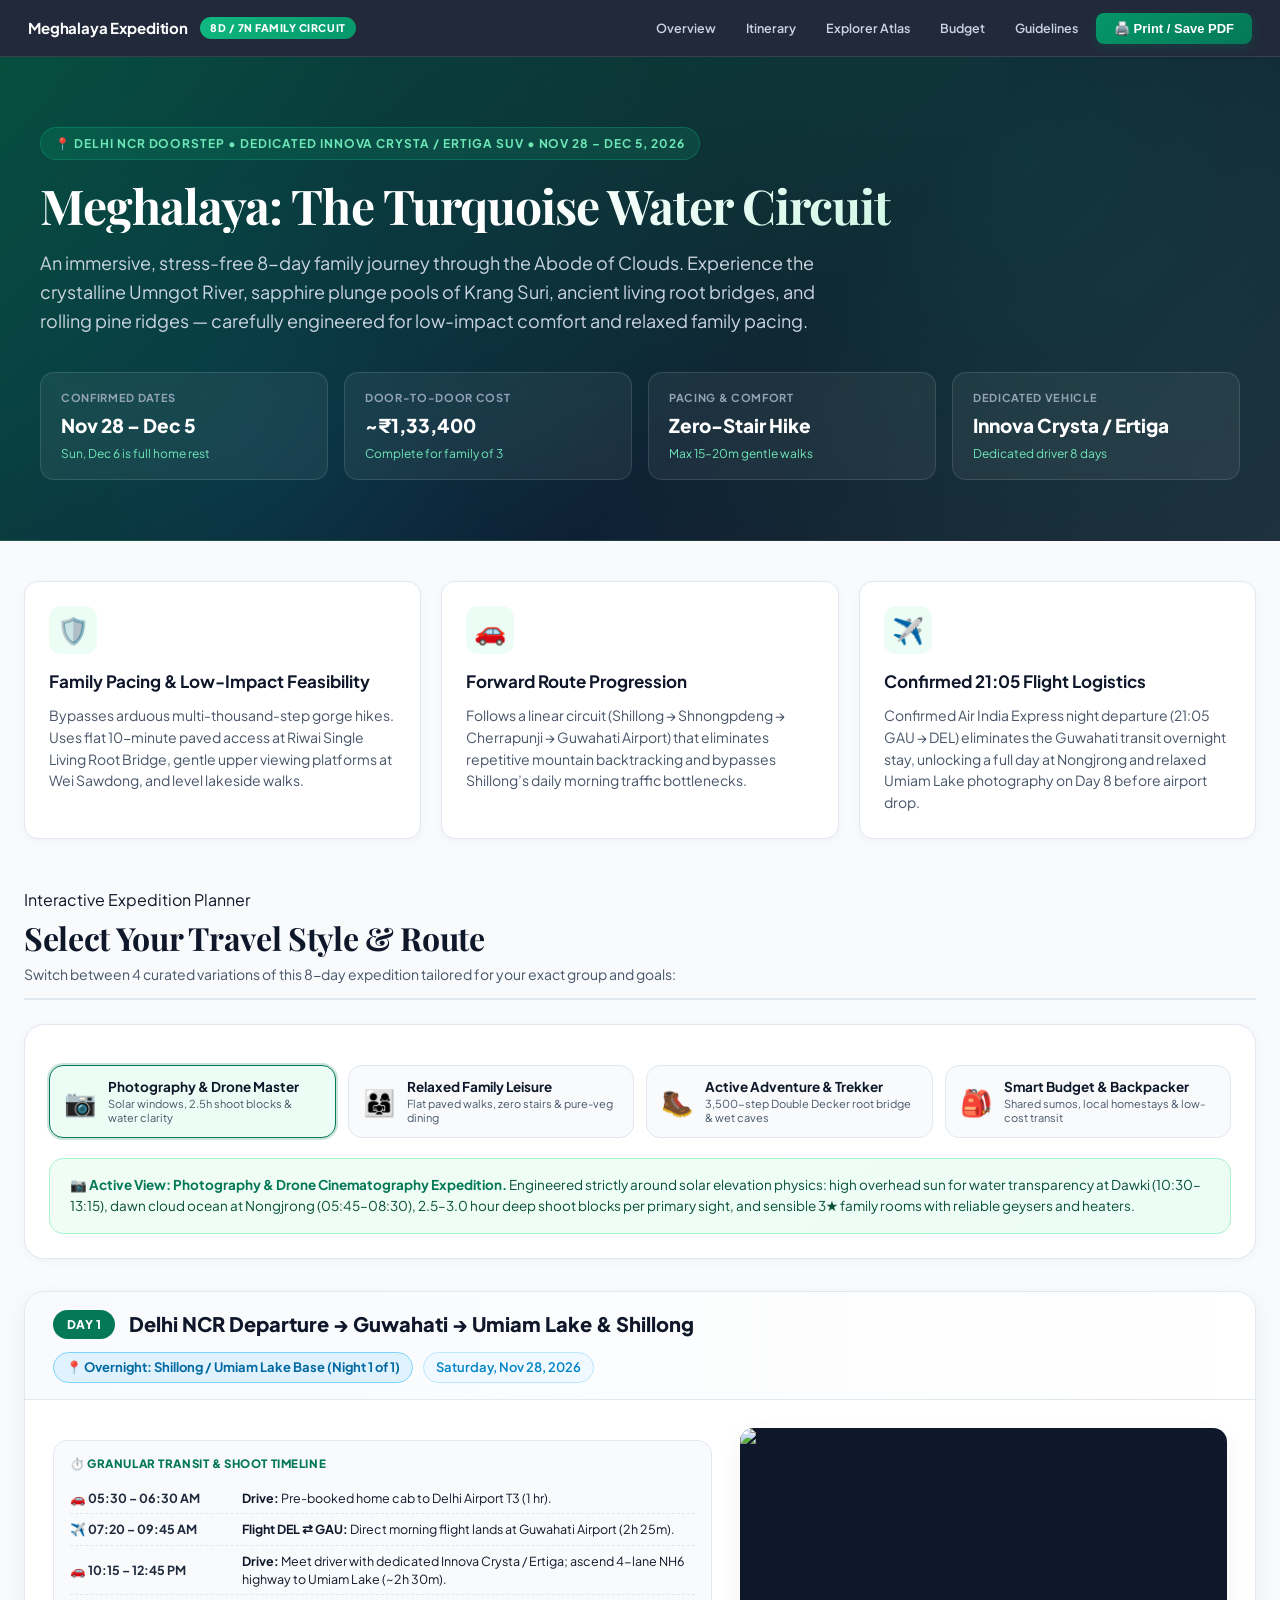
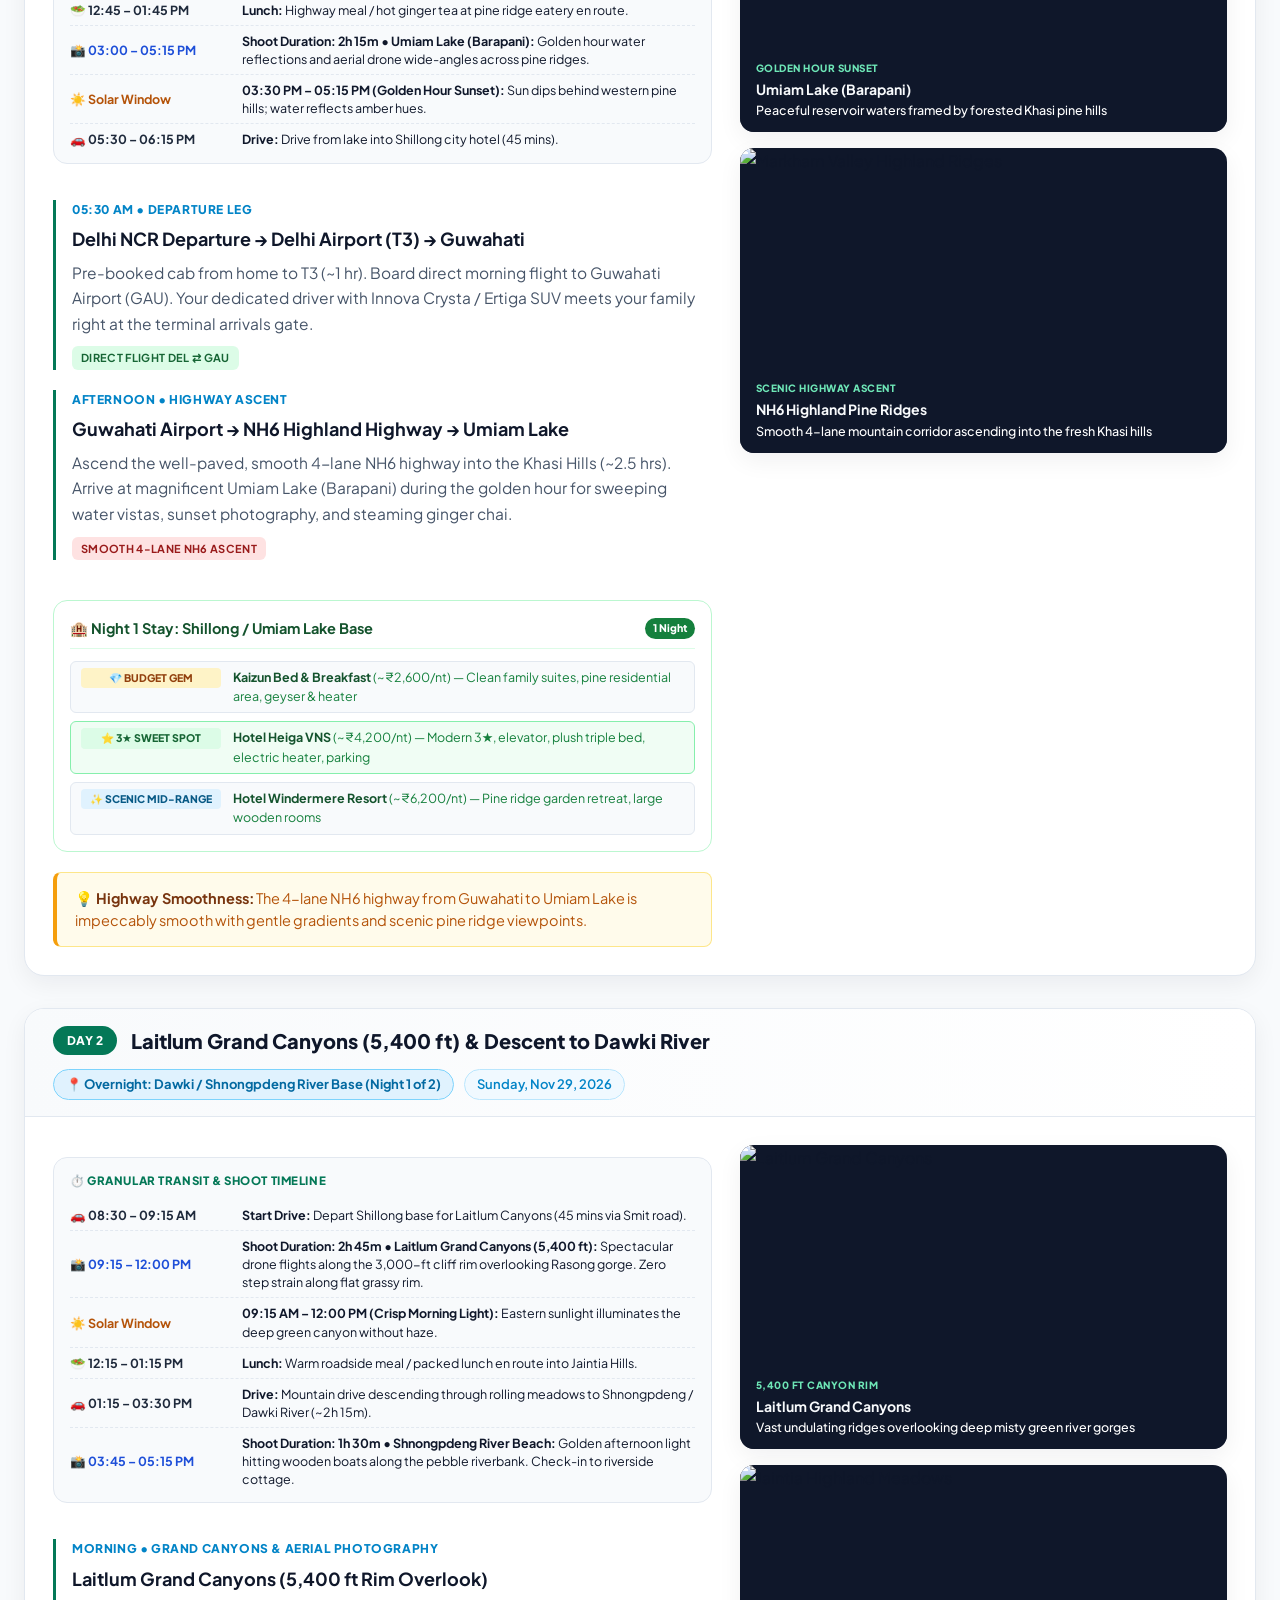
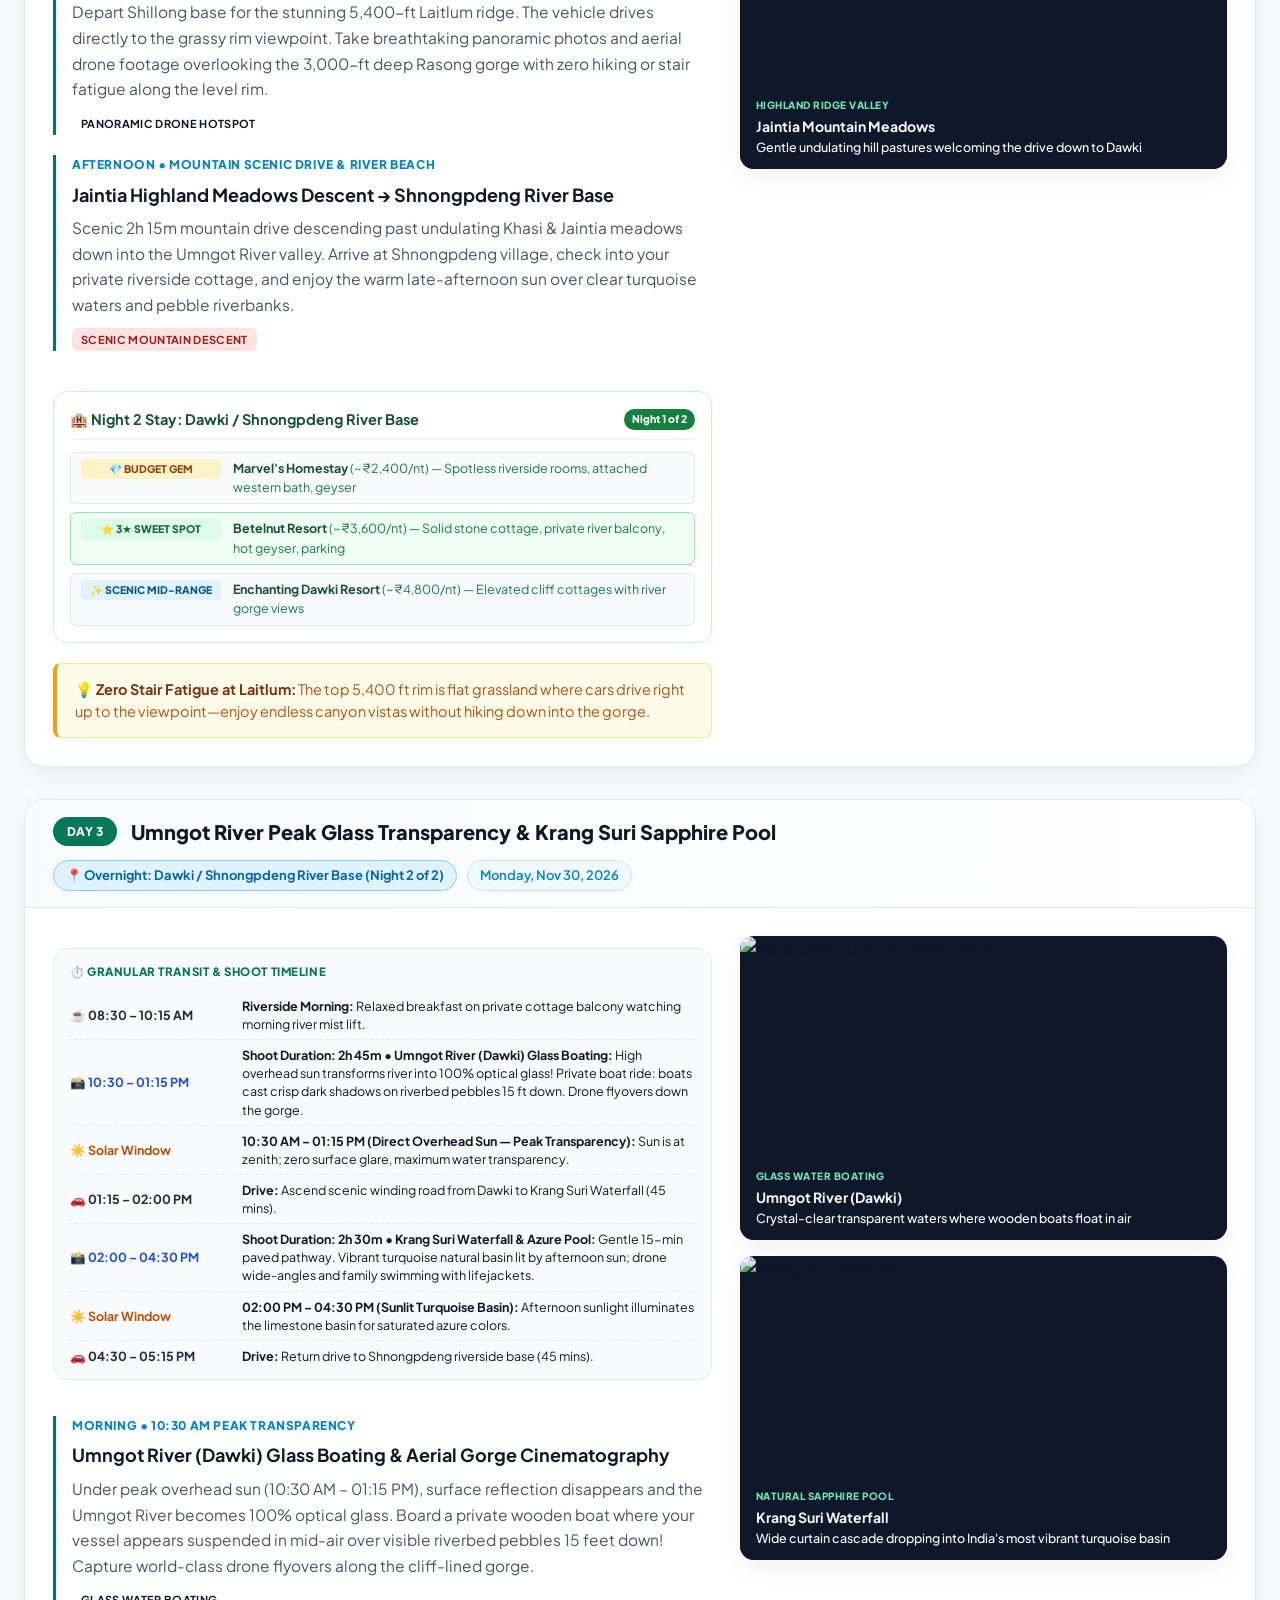
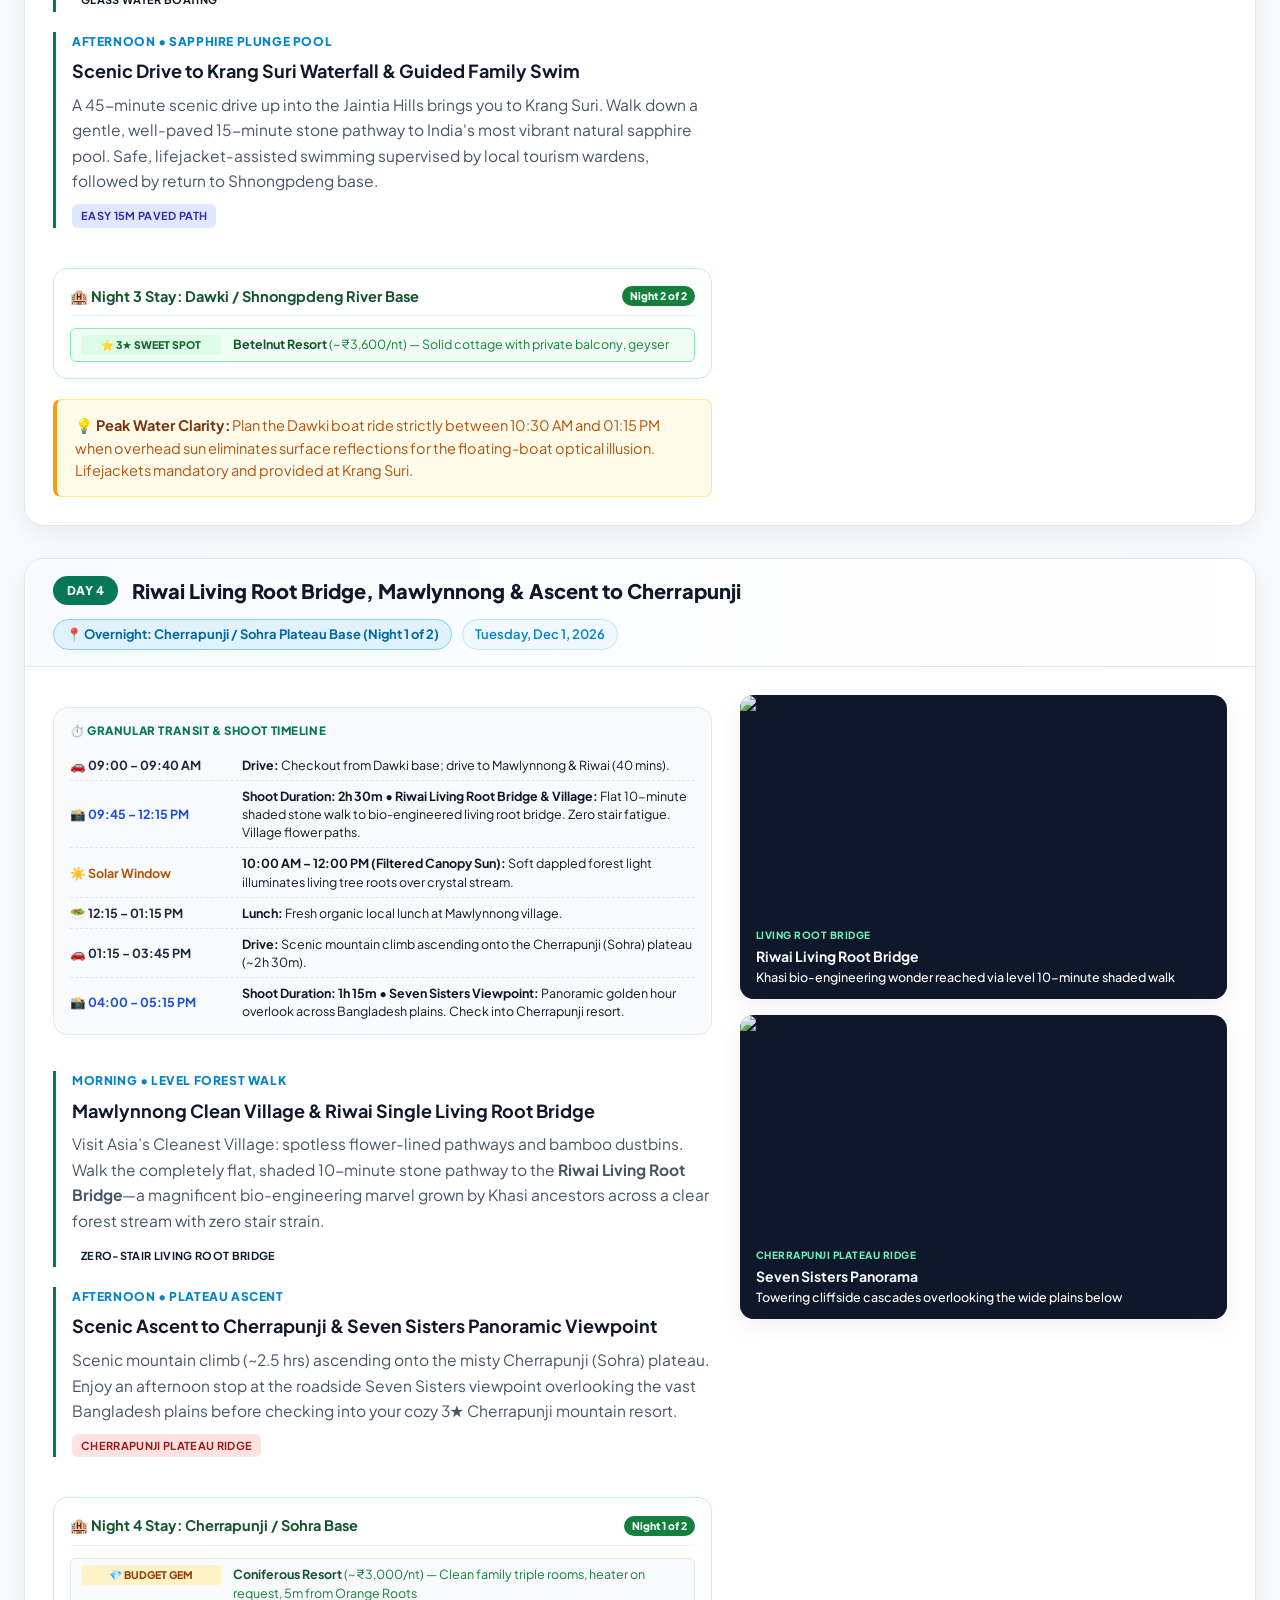
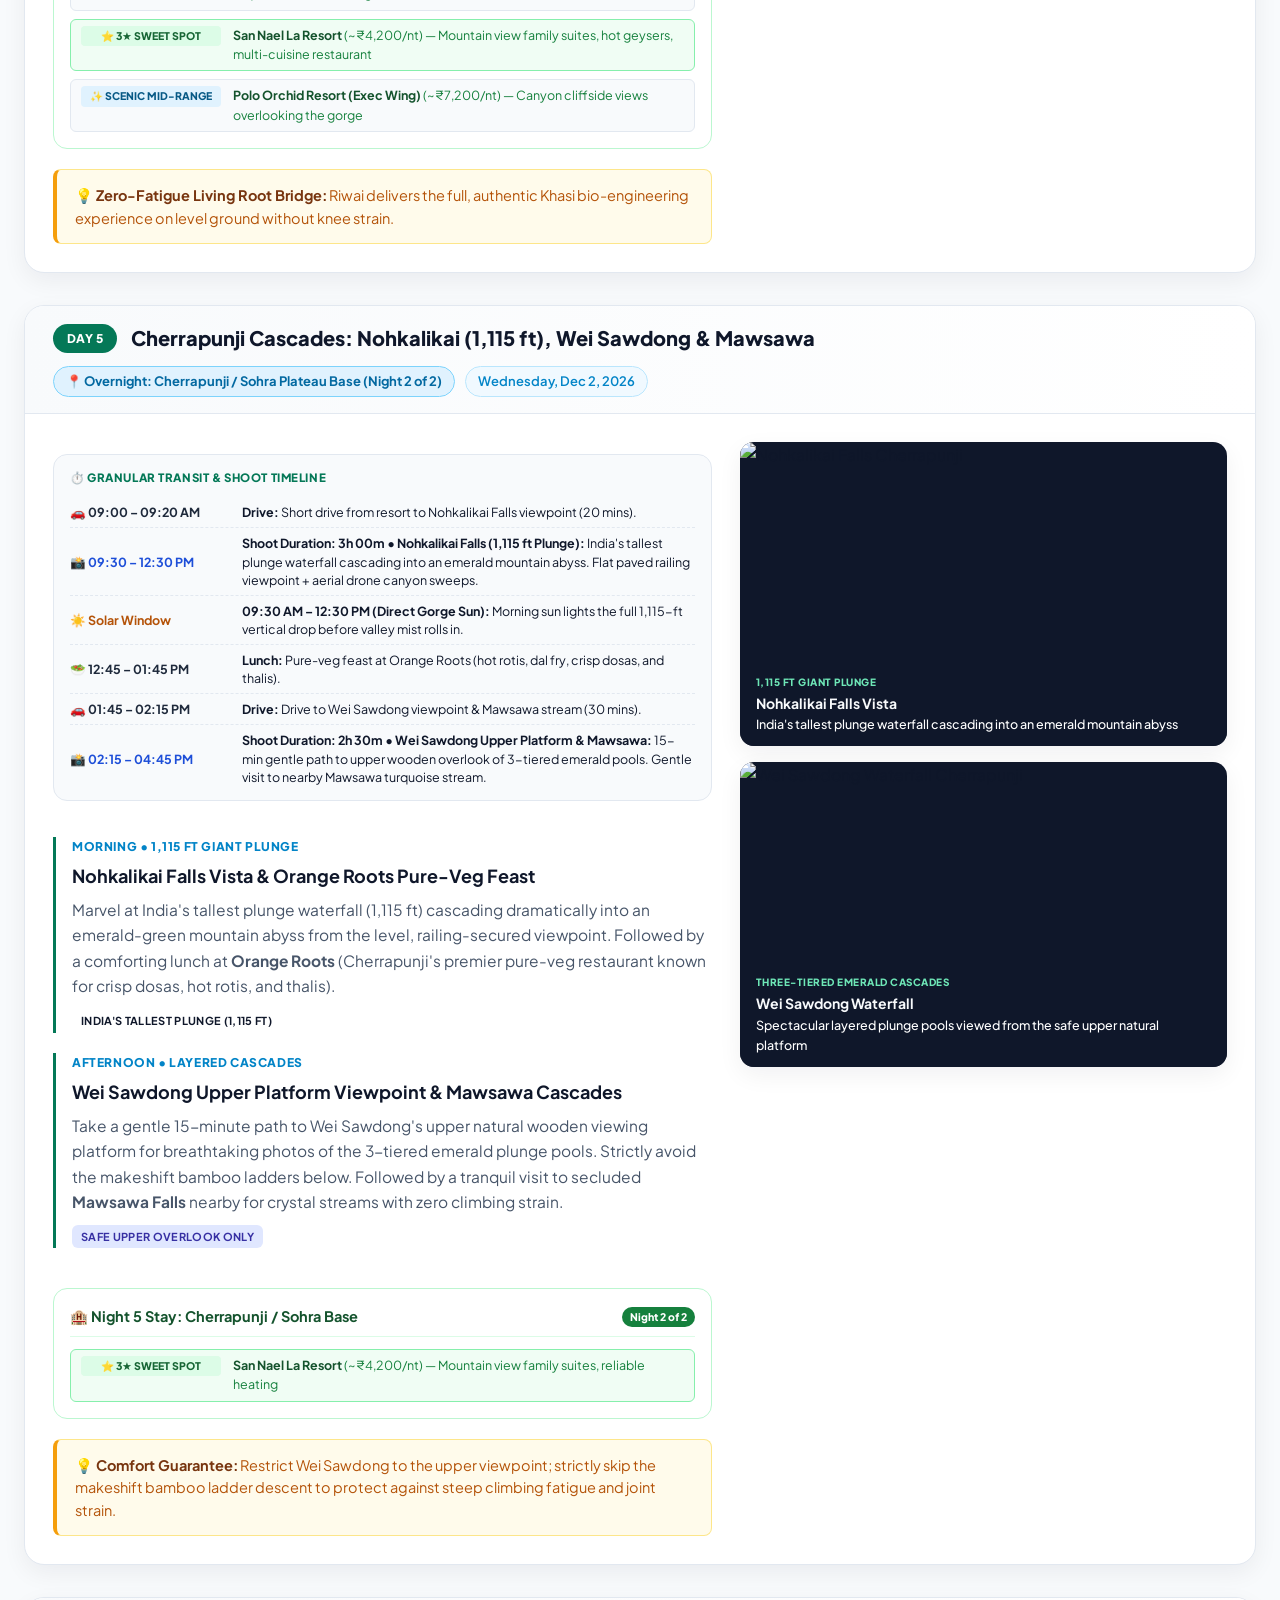
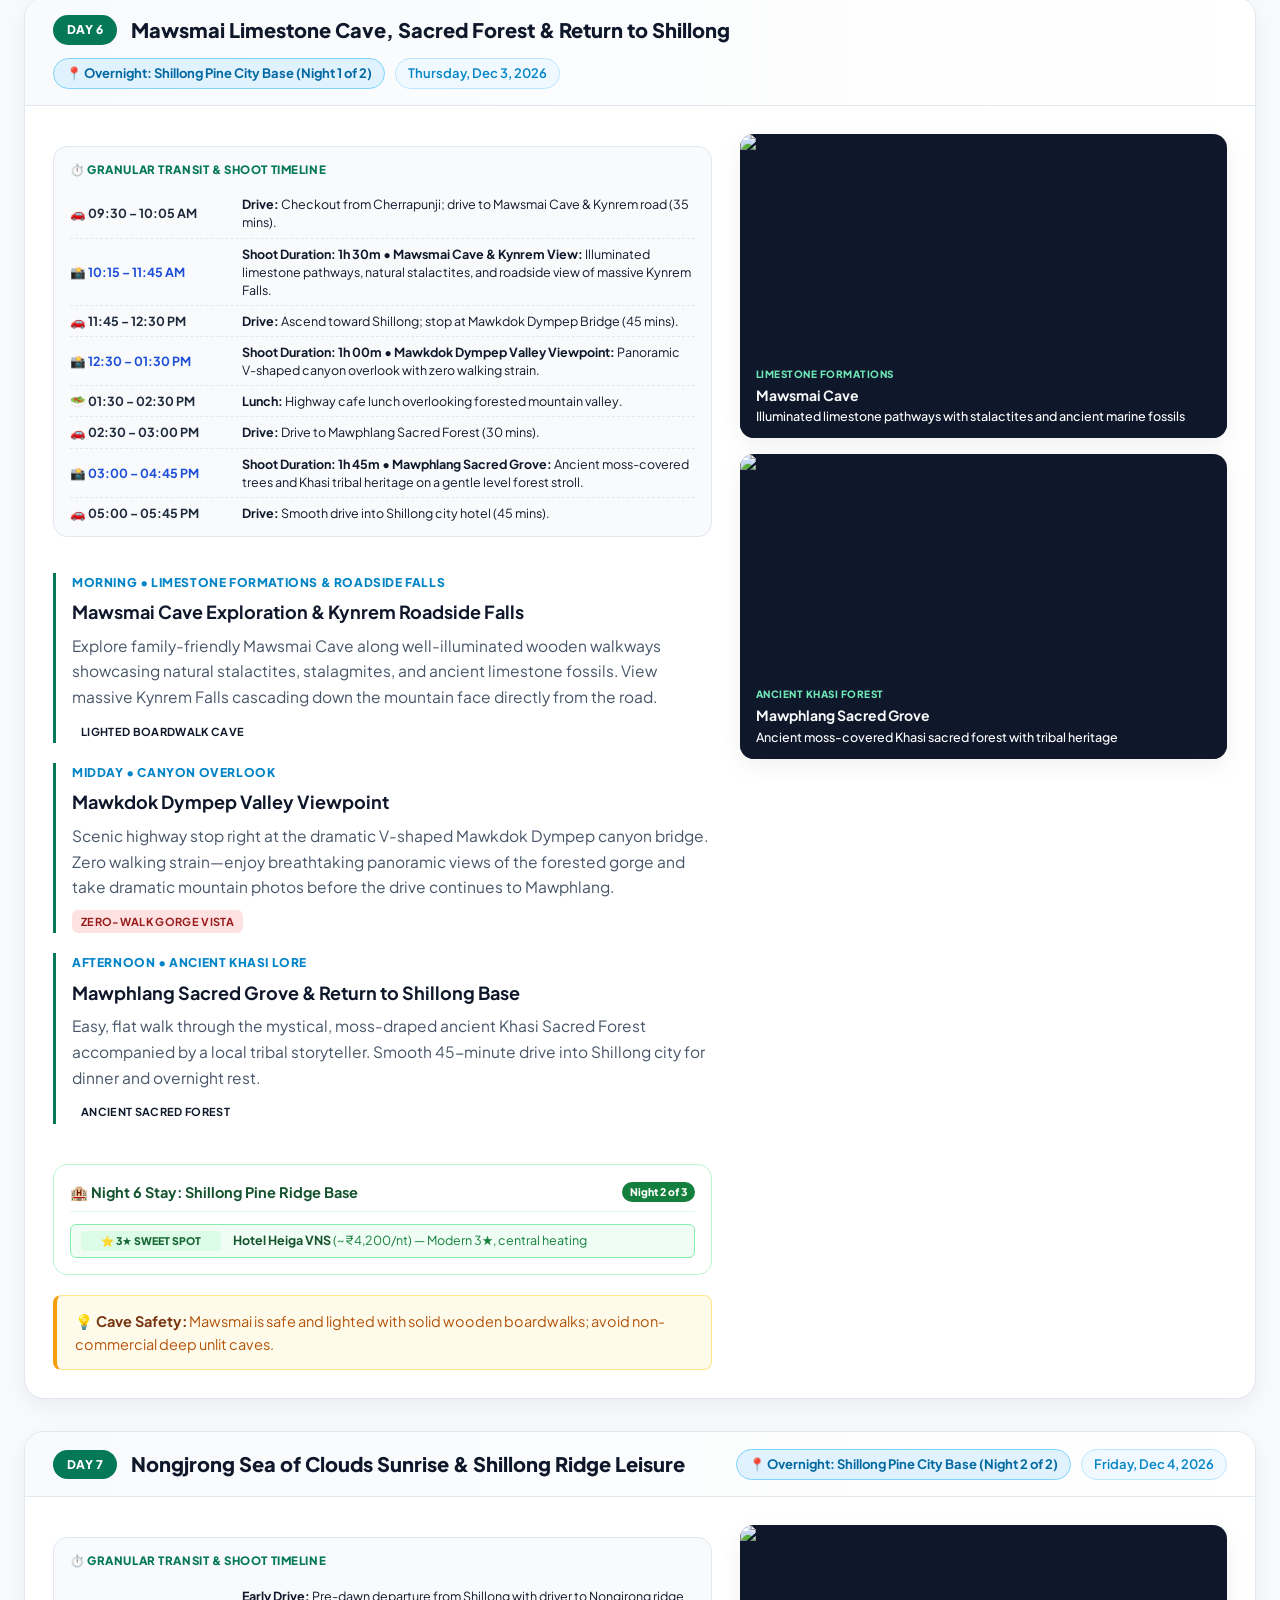
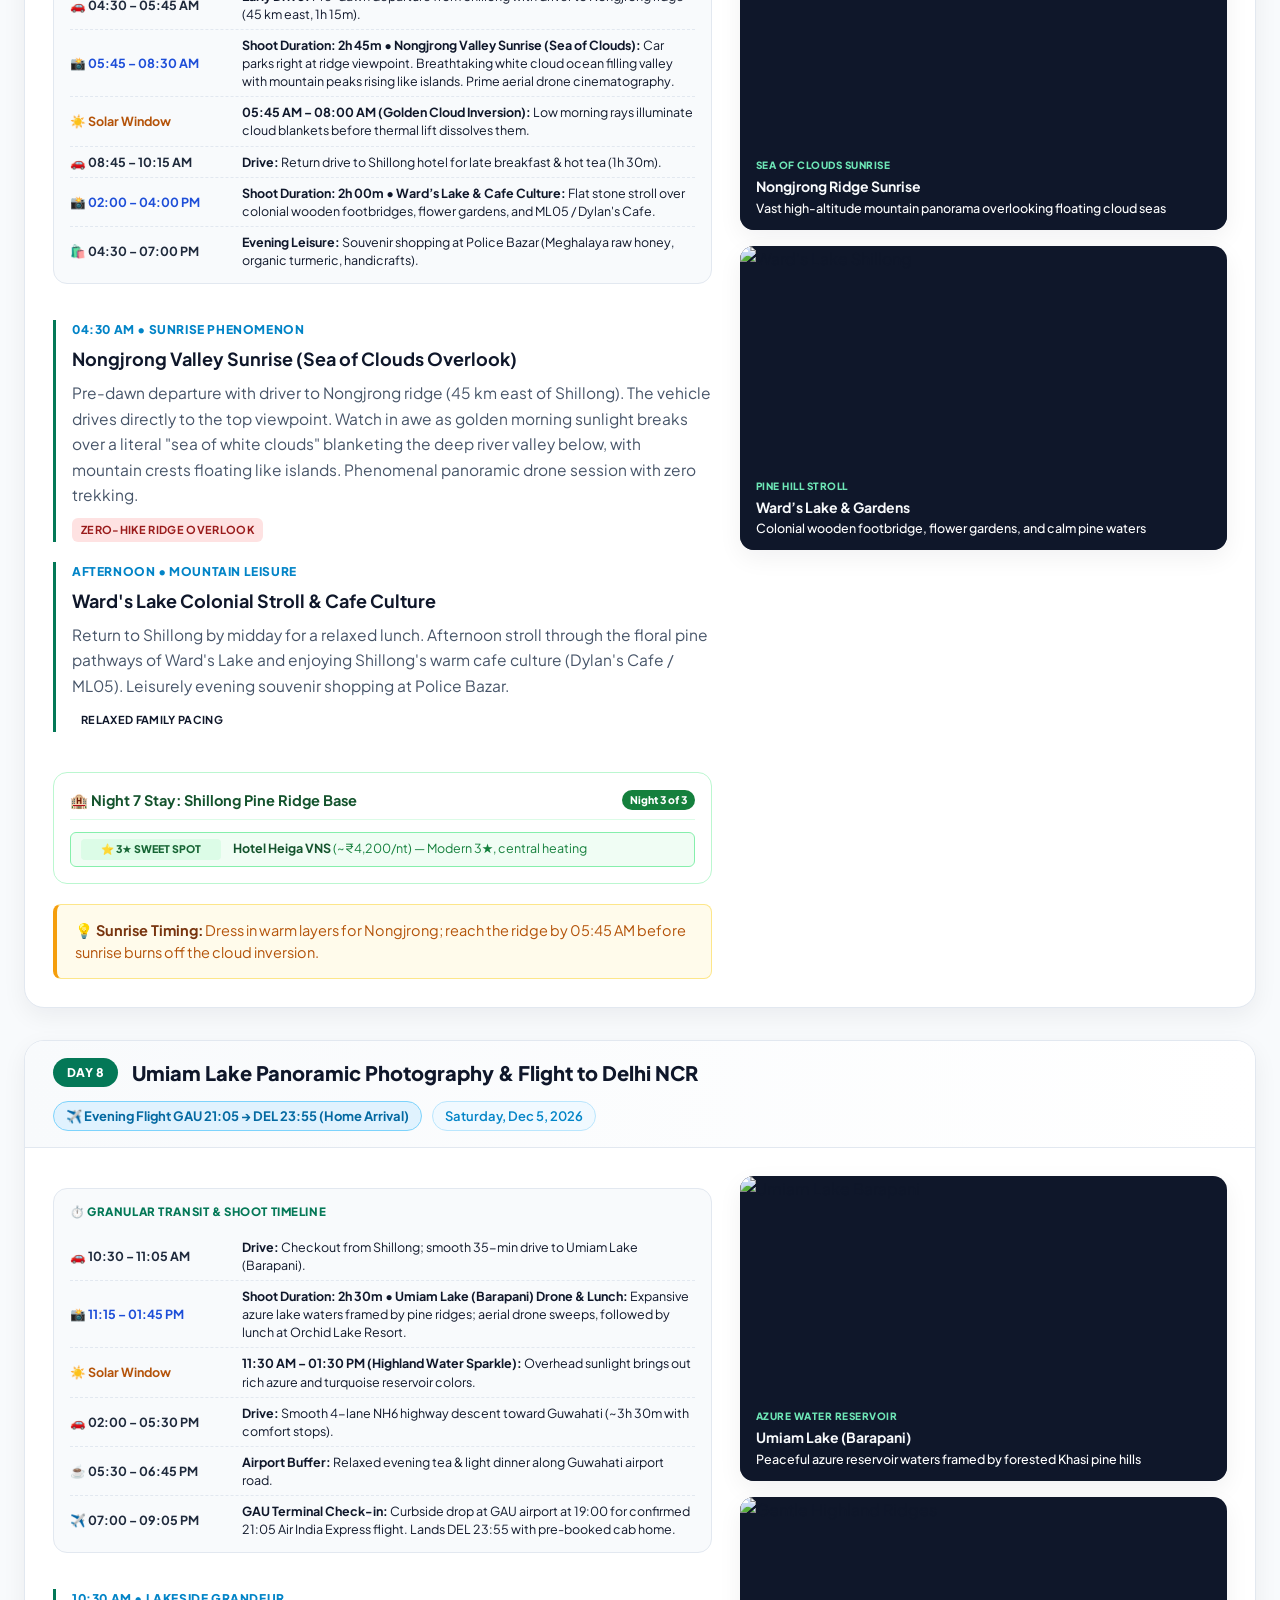
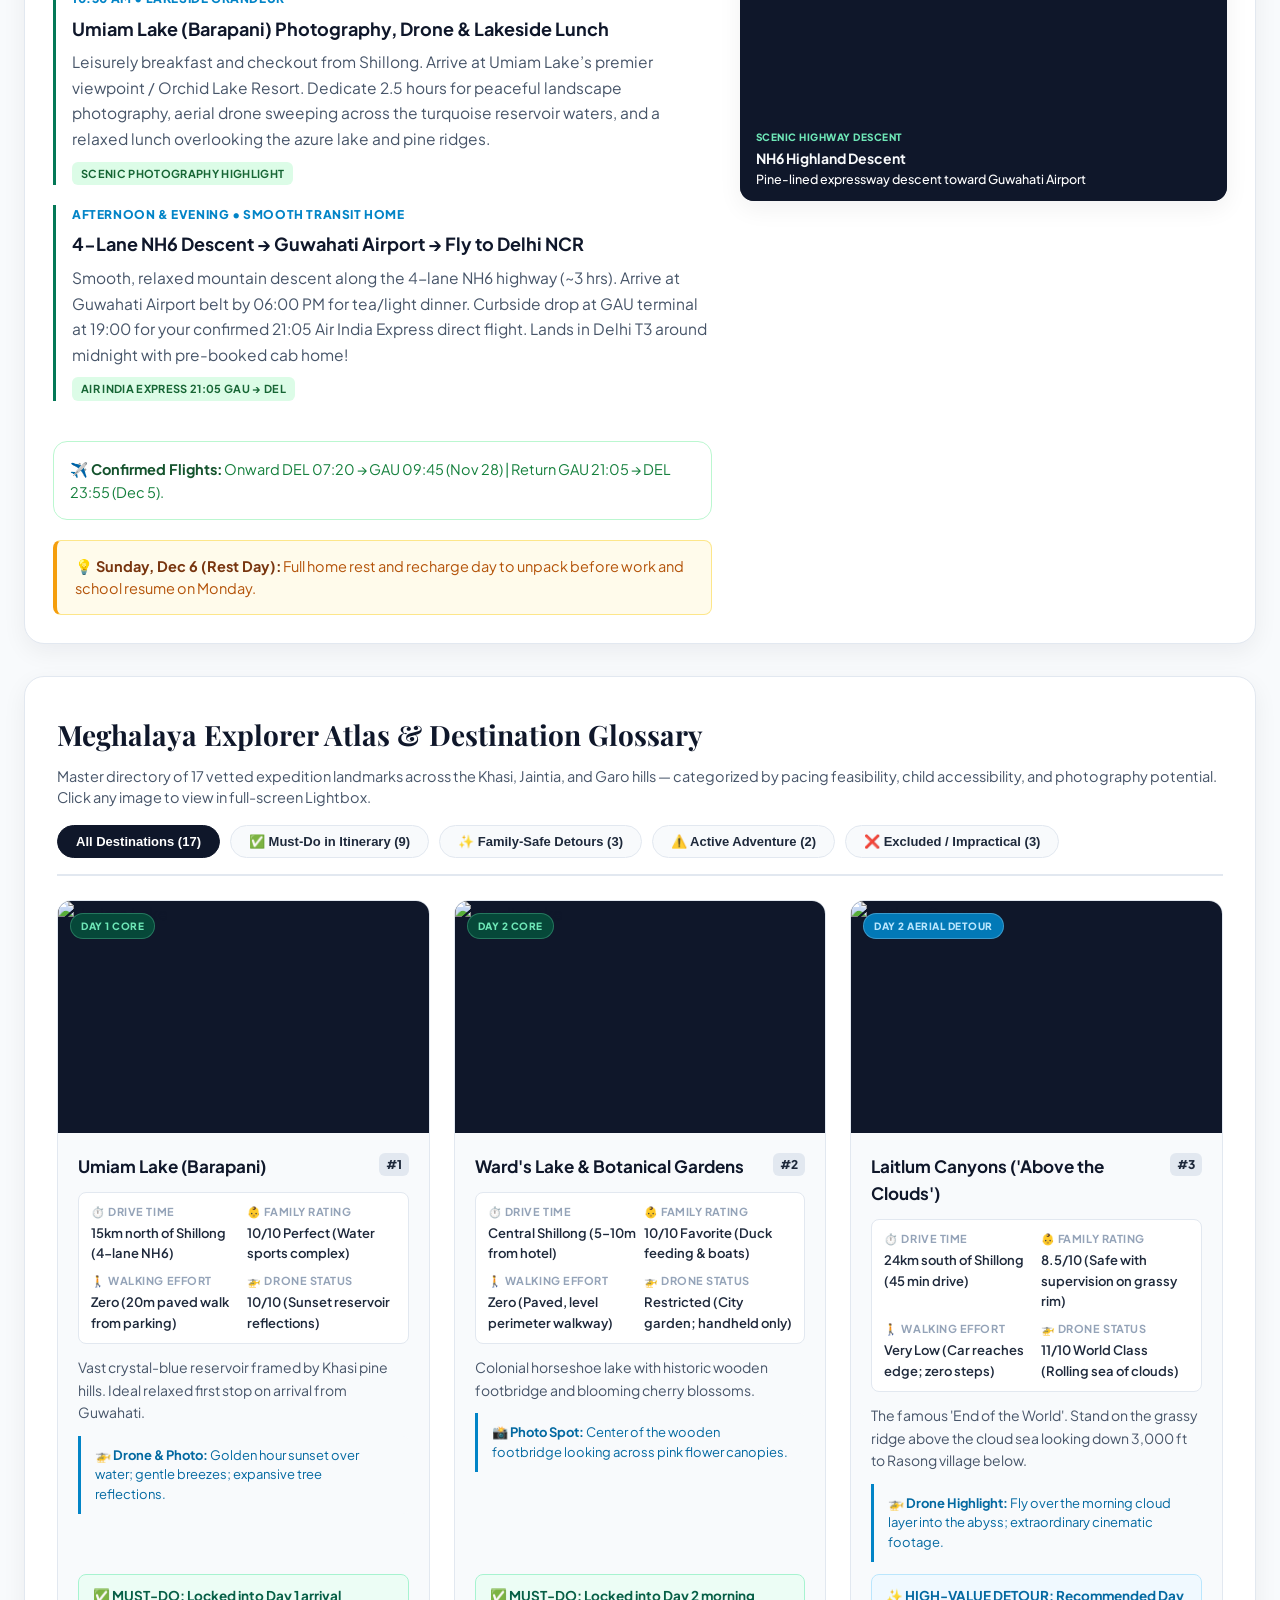
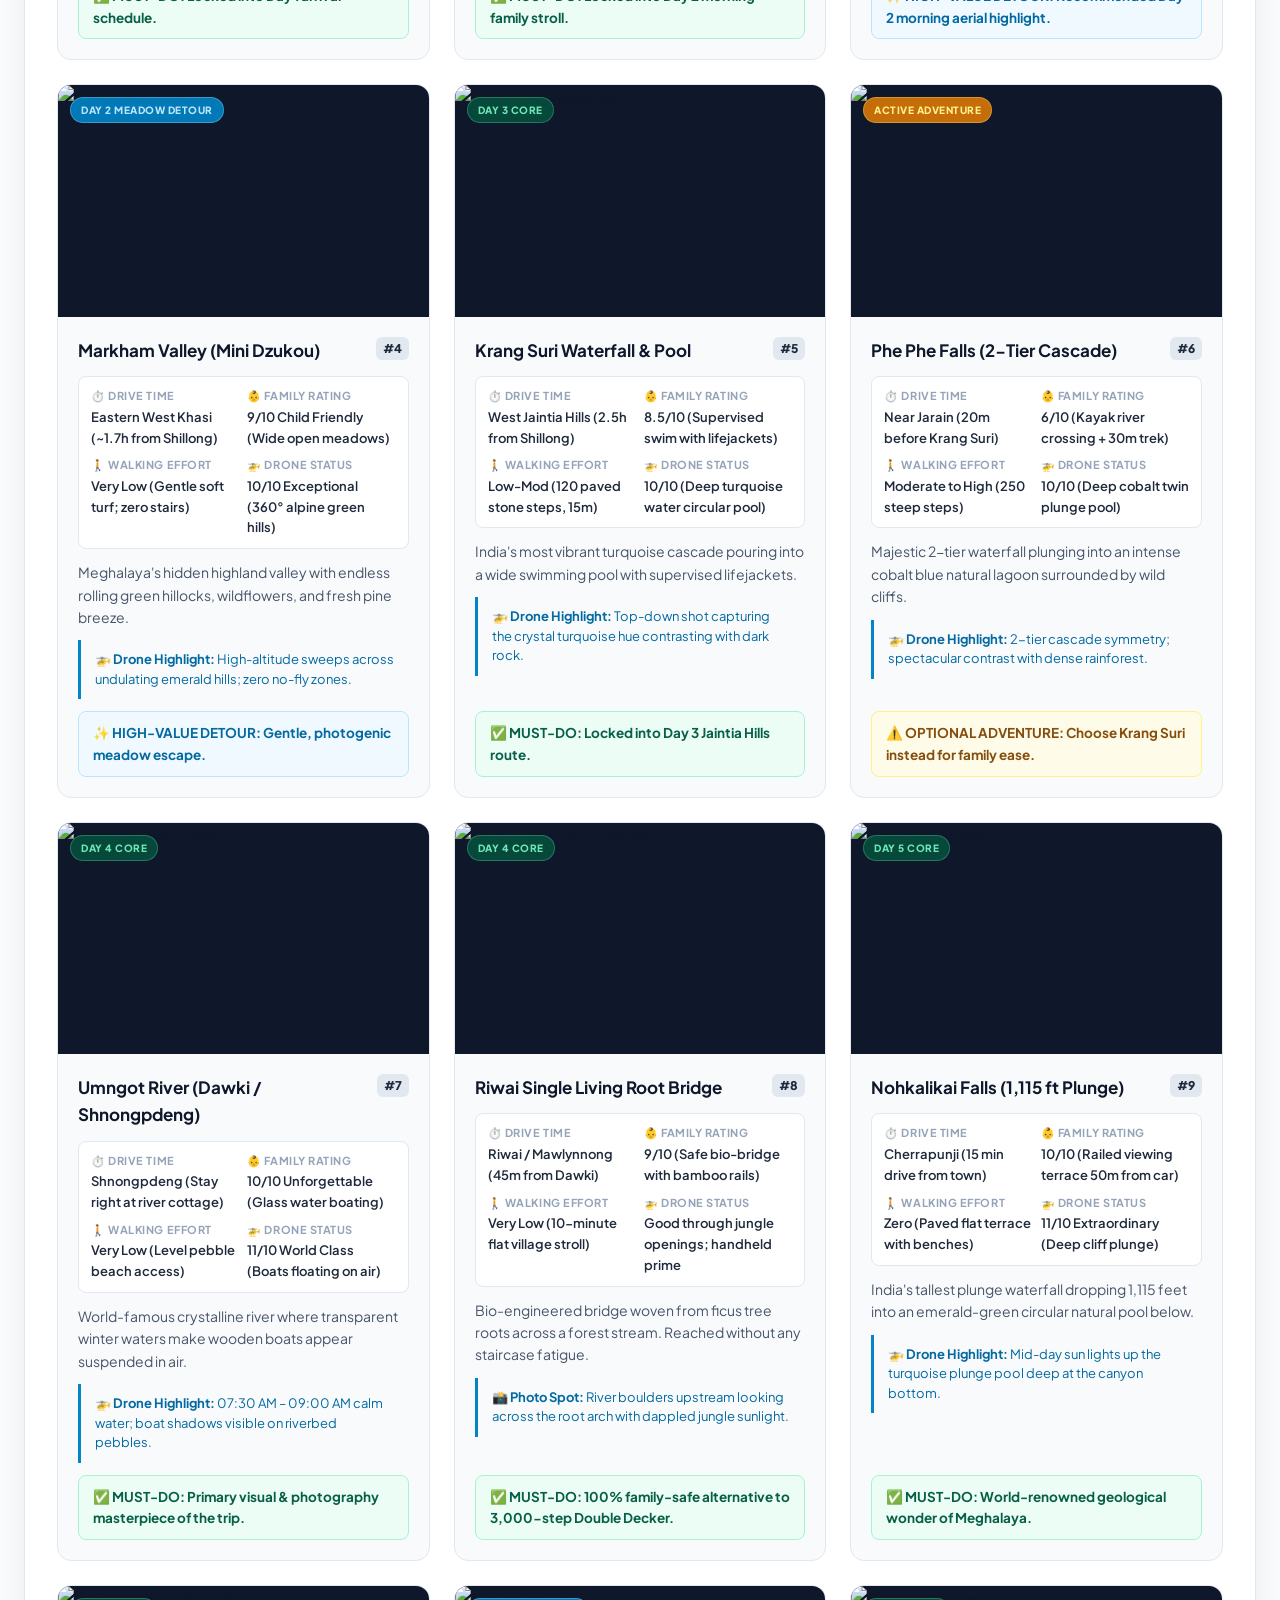
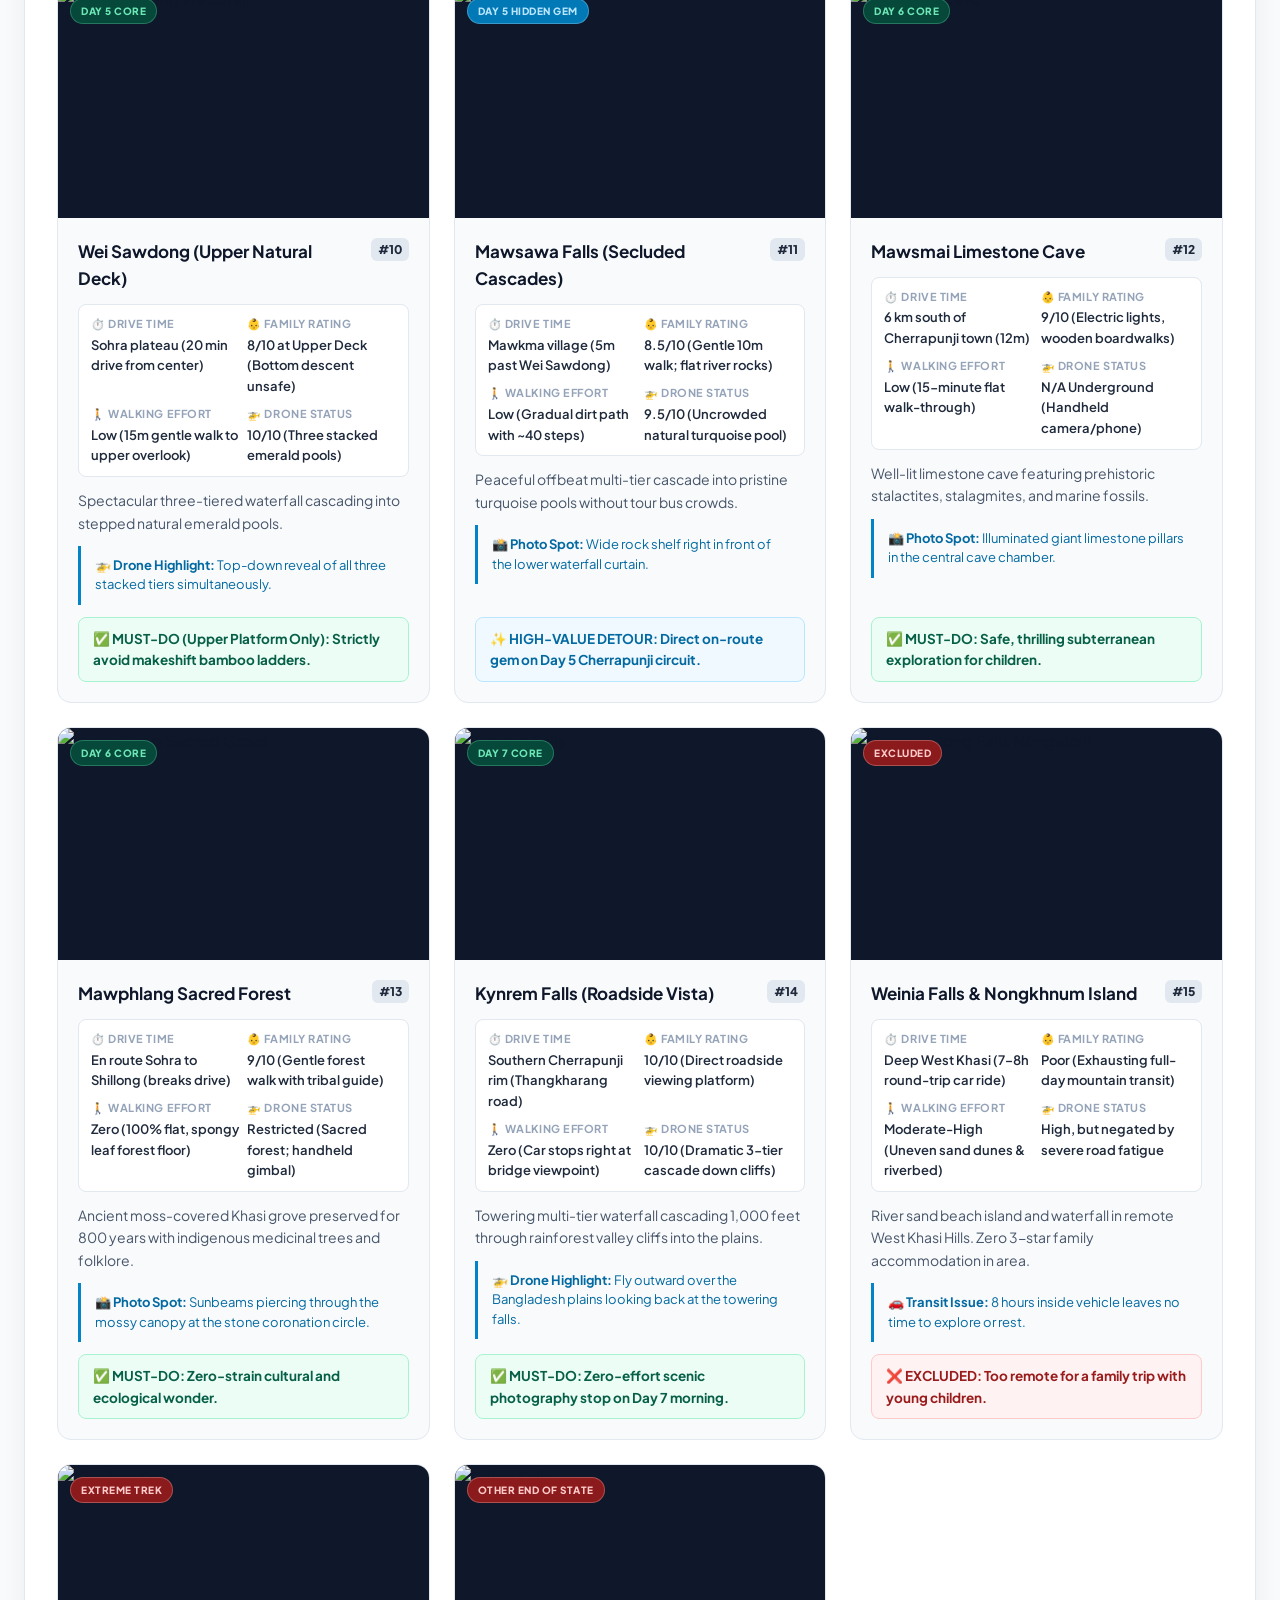
==== commit 8036e43a: "fix(meghalaya): strictly align destination photographs with daily itinerary activities" ====
--- a/meghalaya-blue-water-circuit.html
+++ b/meghalaya-blue-water-circuit.html
@@ -2022,23 +2022,23 @@
             <img src="images/umiam_lake.jpg" alt="Umiam Lake Barapani Sunset">
             <div class="photo-zoom-hint">🔍 Click to enlarge</div>
             <div class="photo-caption">
-              <span class="photo-tag">Golden Hour Panorama</span>
+              <span class="photo-tag">Golden Hour Sunset</span>
               <strong>Umiam Lake (Barapani)</strong>
               Peaceful reservoir waters framed by forested Khasi pine hills
             </div>
           </div>
           <div class="photo-container" onclick="openLightbox('images/markham_valley.jpg', 'Markham Valley & Highland Ridges — Gentle undulating pine meadows welcoming travelers to Meghalaya')">
-            <img src="images/markham_valley.jpg" alt="Markham Valley Pine Ridges">
-            <div class="photo-zoom-hint">🔍 Click to enlarge</div>
-            <div class="photo-caption">
-              <span class="photo-tag">Scenic Mountain Ascent</span>
-              <strong>Markham Valley & Pine Ridges</strong>
-              Gentle undulating pine meadows welcoming travelers to Meghalaya
-            </div>
-          </div>
-        </div>
-        </div>
-      </article>
+            <img src="images/markham_valley.jpg" alt="Markham Valley Highland Ridges">
+            <div class="photo-zoom-hint">🔍 Click to enlarge</div>
+            <div class="photo-caption">
+              <span class="photo-tag">Scenic Highway Ascent</span>
+              <strong>NH6 Highland Pine Ridges</strong>
+              Smooth 4-lane mountain corridor ascending into the fresh Khasi hills
+            </div>
+          </div>
+        </div>
+      </div>
+    </article>
 
       <article class="day-card" id="photo-day-2">
         <div class="day-header-strip">
@@ -2127,27 +2127,27 @@
             </div>
         </div>
           <div class="day-media">
-          <div class="photo-container" onclick="openLightbox('images/wards_lake.jpg', 'Ward\'s Lake & Botanical Gardens — Charming wooden footbridge over serene waters with cherry blossoms')">
-            <img src="images/wards_lake.jpg" alt="Ward's Lake Shillong">
-            <div class="photo-zoom-hint">🔍 Click to enlarge</div>
-            <div class="photo-caption">
-              <span class="photo-tag">Colonial Heritage</span>
-              <strong>Ward's Lake & Botanical Gardens</strong>
-              Charming wooden footbridge over serene waters with cherry blossoms
-            </div>
-          </div>
-          <div class="photo-container" onclick="openLightbox('images/laitlum_canyons.jpg', 'Laitlum Canyons & Gorge — Endless edge-of-the-world panoramic ridges overlooking deep misty valleys')">
-            <img src="images/laitlum_canyons.jpg" alt="Laitlum Canyons Gorge Panorama">
-            <div class="photo-zoom-hint">🔍 Click to enlarge</div>
-            <div class="photo-caption">
-              <span class="photo-tag">Edge of the World</span>
-              <strong>Laitlum Canyons & Gorge</strong>
-              Endless panoramic ridges overlooking deep misty green valleys
-            </div>
-          </div>
-        </div>
-        </div>
-      </article>
+          <div class="photo-container" onclick="openLightbox('images/laitlum_canyons.jpg', 'Laitlum Grand Canyons — Stand on the 5,400 ft rim looking down 3,000 ft into Rasong gorge')">
+            <img src="images/laitlum_canyons.jpg" alt="Laitlum Grand Canyons">
+            <div class="photo-zoom-hint">🔍 Click to enlarge</div>
+            <div class="photo-caption">
+              <span class="photo-tag">5,400 Ft Canyon Rim</span>
+              <strong>Laitlum Grand Canyons</strong>
+              Vast undulating ridges overlooking deep misty green river gorges
+            </div>
+          </div>
+          <div class="photo-container" onclick="openLightbox('images/markham_valley.jpg', 'Jaintia Highland Meadows — Rolling green pasturelands descending to the Dawki river valley')">
+            <img src="images/markham_valley.jpg" alt="Jaintia Highland Meadows">
+            <div class="photo-zoom-hint">🔍 Click to enlarge</div>
+            <div class="photo-caption">
+              <span class="photo-tag">Highland Ridge Valley</span>
+              <strong>Jaintia Mountain Meadows</strong>
+              Gentle undulating hill pastures welcoming the drive down to Dawki
+            </div>
+          </div>
+        </div>
+      </div>
+    </article>
 
       <article class="day-card" id="photo-day-3">
         <div class="day-header-strip">
@@ -2232,7 +2232,16 @@
             </div>
         </div>
           <div class="day-media">
-          <div class="photo-container" onclick="openLightbox('images/krang_suri.jpg', 'Krang Suri Waterfall — Wide curtain cascade dropping into India\'s most vibrant turquoise basin')">
+          <div class="photo-container" onclick="openLightbox('images/dawki.jpg', 'Umngot River (Dawki) — Crystal-clear transparent waters where boats appear to float in air')">
+            <img src="images/dawki.jpg" alt="Transparent Umngot River Dawki">
+            <div class="photo-zoom-hint">🔍 Click to enlarge</div>
+            <div class="photo-caption">
+              <span class="photo-tag">Glass Water Boating</span>
+              <strong>Umngot River (Dawki)</strong>
+              Crystal-clear transparent waters where wooden boats float in air
+            </div>
+          </div>
+          <div class="photo-container" onclick="openLightbox('images/krang_suri.jpg', 'Krang Suri Waterfall — Wide curtain cascade dropping into India's most vibrant turquoise basin')">
             <img src="images/krang_suri.jpg" alt="Krang Suri Waterfall">
             <div class="photo-zoom-hint">🔍 Click to enlarge</div>
             <div class="photo-caption">
@@ -2241,18 +2250,9 @@
               Wide curtain cascade dropping into India's most vibrant turquoise basin
             </div>
           </div>
-          <div class="photo-container" onclick="openLightbox('images/phe_phe_falls.jpg', 'Phe Phe Falls — Two-tiered plunge cascade plunging into a serene hidden paradise pool')">
-            <img src="images/phe_phe_falls.jpg" alt="Phe Phe Falls Jaintia Hills">
-            <div class="photo-zoom-hint">🔍 Click to enlarge</div>
-            <div class="photo-caption">
-              <span class="photo-tag">Hidden Jaintia Jewel</span>
-              <strong>Phe Phe Falls Basin</strong>
-              Two-tiered plunge cascade dropping into a serene hidden paradise pool
-            </div>
-          </div>
-        </div>
-        </div>
-      </article>
+        </div>
+      </div>
+    </article>
 
       <article class="day-card" id="photo-day-4">
         <div class="day-header-strip">
@@ -2341,27 +2341,27 @@
             </div>
         </div>
           <div class="day-media">
-          <div class="photo-container" onclick="openLightbox('images/dawki.jpg', 'Umngot River (Dawki) — Crystal-clear transparent waters where boats appear to float in air')">
-            <img src="images/dawki.jpg" alt="Transparent Umngot River Dawki">
-            <div class="photo-zoom-hint">🔍 Click to enlarge</div>
-            <div class="photo-caption">
-              <span class="photo-tag">Glass Water Boating</span>
-              <strong>Umngot River (Dawki)</strong>
-              Crystal-clear transparent waters where boats appear to float in air
-            </div>
-          </div>
           <div class="photo-container" onclick="openLightbox('images/mawlynnong_bridge.jpg', 'Riwai Single Living Root Bridge — Bio-engineering wonder reached via level 10-minute stroll')">
             <img src="images/mawlynnong_bridge.jpg" alt="Riwai Living Root Bridge">
             <div class="photo-zoom-hint">🔍 Click to enlarge</div>
             <div class="photo-caption">
               <span class="photo-tag">Living Root Bridge</span>
               <strong>Riwai Living Root Bridge</strong>
-              Bio-engineering wonder reached via level 10-minute stroll
-            </div>
-          </div>
-        </div>
-        </div>
-      </article>
+              Khasi bio-engineering wonder reached via level 10-minute shaded walk
+            </div>
+          </div>
+          <div class="photo-container" onclick="openLightbox('images/kynrem_falls.jpg', 'Seven Sisters & Kynrem Ridge — Towering cascades welcoming ascent onto Cherrapunji plateau')">
+            <img src="images/kynrem_falls.jpg" alt="Seven Sisters & Kynrem Ridge Cherrapunji">
+            <div class="photo-zoom-hint">🔍 Click to enlarge</div>
+            <div class="photo-caption">
+              <span class="photo-tag">Cherrapunji Plateau Ridge</span>
+              <strong>Seven Sisters Panorama</strong>
+              Towering cliffside cascades overlooking the wide plains below
+            </div>
+          </div>
+        </div>
+      </div>
+    </article>
 
       <article class="day-card" id="photo-day-5">
         <div class="day-header-strip">
@@ -2442,6 +2442,15 @@
             </div>
         </div>
           <div class="day-media">
+          <div class="photo-container" onclick="openLightbox('images/nohkalikai_falls.jpg', 'Nohkalikai Falls Vista — India's tallest plunge waterfall (1,115 ft) into an emerald abyss')">
+            <img src="images/nohkalikai_falls.jpg" alt="Nohkalikai Falls Cherrapunji">
+            <div class="photo-zoom-hint">🔍 Click to enlarge</div>
+            <div class="photo-caption">
+              <span class="photo-tag">1,115 Ft Giant Plunge</span>
+              <strong>Nohkalikai Falls Vista</strong>
+              India's tallest plunge waterfall cascading into an emerald mountain abyss
+            </div>
+          </div>
           <div class="photo-container" onclick="openLightbox('images/wei_sawdong.jpg', 'Wei Sawdong Waterfall — Spectacular layered plunge pools viewed from the safe upper natural platform')">
             <img src="images/wei_sawdong.jpg" alt="Wei Sawdong Waterfall Cherrapunji">
             <div class="photo-zoom-hint">🔍 Click to enlarge</div>
@@ -2451,18 +2460,9 @@
               Spectacular layered plunge pools viewed from the safe upper natural platform
             </div>
           </div>
-          <div class="photo-container" onclick="openLightbox('images/nohkalikai_falls.jpg', 'Nohkalikai Falls Vista — India\'s tallest plunge waterfall (1,115 ft) into an emerald abyss')">
-            <img src="images/nohkalikai_falls.jpg" alt="Nohkalikai Falls Cherrapunji">
-            <div class="photo-zoom-hint">🔍 Click to enlarge</div>
-            <div class="photo-caption">
-              <span class="photo-tag">1,115 Ft Giant Plunge</span>
-              <strong>Nohkalikai Falls Vista</strong>
-              India's tallest plunge waterfall cascading into an emerald mountain abyss
-            </div>
-          </div>
-        </div>
-        </div>
-      </article>
+        </div>
+      </div>
+    </article>
 
       <article class="day-card" id="photo-day-6">
         <div class="day-header-strip">
@@ -2566,7 +2566,7 @@
             <div class="photo-caption">
               <span class="photo-tag">Limestone Formations</span>
               <strong>Mawsmai Cave</strong>
-              Illuminated limestone pathways with stalactites and marine fossils
+              Illuminated limestone pathways with stalactites and ancient marine fossils
             </div>
           </div>
           <div class="photo-container" onclick="openLightbox('images/mawphlang_grove.jpg', 'Mawphlang Sacred Grove — Ancient moss-covered Khasi sacred forest with tribal heritage')">
@@ -2579,8 +2579,8 @@
             </div>
           </div>
         </div>
-        </div>
-      </article>
+      </div>
+    </article>
 
       <article class="day-card" id="photo-day-7">
         <div class="day-header-strip">
@@ -2661,27 +2661,27 @@
             </div>
         </div>
           <div class="day-media">
+          <div class="photo-container" onclick="openLightbox('images/laitlum_canyons.jpg', 'Nongjrong Valley Sunrise — Vast golden mountain ridges overlooking endless white cloud inversions')">
+            <img src="images/laitlum_canyons.jpg" alt="Nongjrong Sea of Clouds Mountain Sunrise">
+            <div class="photo-zoom-hint">🔍 Click to enlarge</div>
+            <div class="photo-caption">
+              <span class="photo-tag">Sea of Clouds Sunrise</span>
+              <strong>Nongjrong Ridge Sunrise</strong>
+              Vast high-altitude mountain panorama overlooking floating cloud seas
+            </div>
+          </div>
           <div class="photo-container" onclick="openLightbox('images/wards_lake.jpg', 'Ward’s Lake Shillong — Colonial wooden footbridge, flower gardens, and calm pine waters')">
             <img src="images/wards_lake.jpg" alt="Ward's Lake Shillong">
             <div class="photo-zoom-hint">🔍 Click to enlarge</div>
             <div class="photo-caption">
               <span class="photo-tag">Pine Hill Stroll</span>
-              <strong>Ward’s Lake</strong>
+              <strong>Ward’s Lake & Gardens</strong>
               Colonial wooden footbridge, flower gardens, and calm pine waters
             </div>
           </div>
-          <div class="photo-container" onclick="openLightbox('images/laitlum_canyons.jpg', 'High Mountain Valleys — Vast undulating Khasi ridges and mist-filled gorges')">
-            <img src="images/laitlum_canyons.jpg" alt="Highland Mountain Valleys">
-            <div class="photo-zoom-hint">🔍 Click to enlarge</div>
-            <div class="photo-caption">
-              <span class="photo-tag">Cloud Valley Vista</span>
-              <strong>Highland Ridge Valleys</strong>
-              Vast undulating Khasi ridges and mist-filled gorges
-            </div>
-          </div>
-        </div>
-        </div>
-      </article>
+        </div>
+      </div>
+    </article>
 
       <article class="day-card" id="photo-day-8">
         <div class="day-header-strip">
@@ -2767,13 +2767,13 @@
             <div class="photo-zoom-hint">🔍 Click to enlarge</div>
             <div class="photo-caption">
               <span class="photo-tag">Scenic Highway Descent</span>
-              <strong>Gentle Highland Ridges</strong>
-              Pine meadows welcoming travelers along the highway descent
-            </div>
-          </div>
-        </div>
-        </div>
-      </article>
+              <strong>NH6 Highland Descent</strong>
+              Pine-lined expressway descent toward Guwahati Airport
+            </div>
+          </div>
+        </div>
+      </div>
+    </article>
     </div>
 
 <div id="itinerary-view-family" class="itinerary-persona-container" style="display: none;">
@@ -2840,23 +2840,23 @@
             <img src="images/umiam_lake.jpg" alt="Umiam Lake Barapani Sunset">
             <div class="photo-zoom-hint">🔍 Click to enlarge</div>
             <div class="photo-caption">
-              <span class="photo-tag">Golden Hour Panorama</span>
+              <span class="photo-tag">Golden Hour Sunset</span>
               <strong>Umiam Lake (Barapani)</strong>
               Peaceful reservoir waters framed by forested Khasi pine hills
             </div>
           </div>
           <div class="photo-container" onclick="openLightbox('images/markham_valley.jpg', 'Markham Valley & Highland Ridges — Gentle undulating pine meadows welcoming travelers to Meghalaya')">
-            <img src="images/markham_valley.jpg" alt="Markham Valley Pine Ridges">
-            <div class="photo-zoom-hint">🔍 Click to enlarge</div>
-            <div class="photo-caption">
-              <span class="photo-tag">Scenic Mountain Ascent</span>
-              <strong>Markham Valley & Pine Ridges</strong>
-              Gentle undulating pine meadows welcoming travelers to Meghalaya
-            </div>
-          </div>
-        </div>
-        </div>
-      </article>
+            <img src="images/markham_valley.jpg" alt="Markham Valley Highland Ridges">
+            <div class="photo-zoom-hint">🔍 Click to enlarge</div>
+            <div class="photo-caption">
+              <span class="photo-tag">Scenic Highway Ascent</span>
+              <strong>NH6 Highland Pine Ridges</strong>
+              Smooth 4-lane mountain corridor ascending into the fresh Khasi hills
+            </div>
+          </div>
+        </div>
+      </div>
+    </article>
 
       <article class="day-card" id="family-day-2">
         <div class="day-header-strip">
@@ -2917,27 +2917,27 @@
             </div>
         </div>
           <div class="day-media">
-          <div class="photo-container" onclick="openLightbox('images/wards_lake.jpg', 'Ward\'s Lake & Botanical Gardens — Charming wooden footbridge over serene waters with cherry blossoms')">
-            <img src="images/wards_lake.jpg" alt="Ward's Lake Shillong">
-            <div class="photo-zoom-hint">🔍 Click to enlarge</div>
-            <div class="photo-caption">
-              <span class="photo-tag">Colonial Heritage</span>
-              <strong>Ward's Lake & Botanical Gardens</strong>
-              Charming wooden footbridge over serene waters with cherry blossoms
-            </div>
-          </div>
-          <div class="photo-container" onclick="openLightbox('images/laitlum_canyons.jpg', 'Laitlum Canyons & Gorge — Endless edge-of-the-world panoramic ridges overlooking deep misty valleys')">
-            <img src="images/laitlum_canyons.jpg" alt="Laitlum Canyons Gorge Panorama">
-            <div class="photo-zoom-hint">🔍 Click to enlarge</div>
-            <div class="photo-caption">
-              <span class="photo-tag">Edge of the World</span>
-              <strong>Laitlum Canyons & Gorge</strong>
-              Endless panoramic ridges overlooking deep misty green valleys
-            </div>
-          </div>
-        </div>
-        </div>
-      </article>
+          <div class="photo-container" onclick="openLightbox('images/laitlum_canyons.jpg', 'Laitlum Grand Canyons — Stand on the 5,400 ft rim looking down 3,000 ft into Rasong gorge')">
+            <img src="images/laitlum_canyons.jpg" alt="Laitlum Grand Canyons">
+            <div class="photo-zoom-hint">🔍 Click to enlarge</div>
+            <div class="photo-caption">
+              <span class="photo-tag">5,400 Ft Canyon Rim</span>
+              <strong>Laitlum Grand Canyons</strong>
+              Vast undulating ridges overlooking deep misty green river gorges
+            </div>
+          </div>
+          <div class="photo-container" onclick="openLightbox('images/markham_valley.jpg', 'Jaintia Highland Meadows — Rolling green pasturelands descending to the Dawki river valley')">
+            <img src="images/markham_valley.jpg" alt="Jaintia Highland Meadows">
+            <div class="photo-zoom-hint">🔍 Click to enlarge</div>
+            <div class="photo-caption">
+              <span class="photo-tag">Highland Ridge Valley</span>
+              <strong>Jaintia Mountain Meadows</strong>
+              Gentle undulating hill pastures welcoming the drive down to Dawki
+            </div>
+          </div>
+        </div>
+      </div>
+    </article>
 
       <article class="day-card" id="family-day-3">
         <div class="day-header-strip">
@@ -2990,7 +2990,16 @@
             </div>
         </div>
           <div class="day-media">
-          <div class="photo-container" onclick="openLightbox('images/krang_suri.jpg', 'Krang Suri Waterfall — Wide curtain cascade dropping into India\'s most vibrant turquoise basin')">
+          <div class="photo-container" onclick="openLightbox('images/dawki.jpg', 'Umngot River (Dawki) — Crystal-clear transparent waters where boats appear to float in air')">
+            <img src="images/dawki.jpg" alt="Transparent Umngot River Dawki">
+            <div class="photo-zoom-hint">🔍 Click to enlarge</div>
+            <div class="photo-caption">
+              <span class="photo-tag">Glass Water Boating</span>
+              <strong>Umngot River (Dawki)</strong>
+              Crystal-clear transparent waters where wooden boats float in air
+            </div>
+          </div>
+          <div class="photo-container" onclick="openLightbox('images/krang_suri.jpg', 'Krang Suri Waterfall — Wide curtain cascade dropping into India's most vibrant turquoise basin')">
             <img src="images/krang_suri.jpg" alt="Krang Suri Waterfall">
             <div class="photo-zoom-hint">🔍 Click to enlarge</div>
             <div class="photo-caption">
@@ -2999,18 +3008,9 @@
               Wide curtain cascade dropping into India's most vibrant turquoise basin
             </div>
           </div>
-          <div class="photo-container" onclick="openLightbox('images/phe_phe_falls.jpg', 'Phe Phe Falls — Two-tiered plunge cascade plunging into a serene hidden paradise pool')">
-            <img src="images/phe_phe_falls.jpg" alt="Phe Phe Falls Jaintia Hills">
-            <div class="photo-zoom-hint">🔍 Click to enlarge</div>
-            <div class="photo-caption">
-              <span class="photo-tag">Hidden Jaintia Jewel</span>
-              <strong>Phe Phe Falls Basin</strong>
-              Two-tiered plunge cascade dropping into a serene hidden paradise pool
-            </div>
-          </div>
-        </div>
-        </div>
-      </article>
+        </div>
+      </div>
+    </article>
 
       <article class="day-card" id="family-day-4">
         <div class="day-header-strip">
@@ -3071,27 +3071,27 @@
             </div>
         </div>
           <div class="day-media">
-          <div class="photo-container" onclick="openLightbox('images/dawki.jpg', 'Umngot River (Dawki) — Crystal-clear transparent waters where boats appear to float in air')">
-            <img src="images/dawki.jpg" alt="Transparent Umngot River Dawki">
-            <div class="photo-zoom-hint">🔍 Click to enlarge</div>
-            <div class="photo-caption">
-              <span class="photo-tag">Glass Water Boating</span>
-              <strong>Umngot River (Dawki)</strong>
-              Crystal-clear transparent waters where boats appear to float in air
-            </div>
-          </div>
           <div class="photo-container" onclick="openLightbox('images/mawlynnong_bridge.jpg', 'Riwai Single Living Root Bridge — Bio-engineering wonder reached via level 10-minute stroll')">
             <img src="images/mawlynnong_bridge.jpg" alt="Riwai Living Root Bridge">
             <div class="photo-zoom-hint">🔍 Click to enlarge</div>
             <div class="photo-caption">
               <span class="photo-tag">Living Root Bridge</span>
               <strong>Riwai Living Root Bridge</strong>
-              Bio-engineering wonder reached via level 10-minute stroll
-            </div>
-          </div>
-        </div>
-        </div>
-      </article>
+              Khasi bio-engineering wonder reached via level 10-minute shaded walk
+            </div>
+          </div>
+          <div class="photo-container" onclick="openLightbox('images/kynrem_falls.jpg', 'Seven Sisters & Kynrem Ridge — Towering cascades welcoming ascent onto Cherrapunji plateau')">
+            <img src="images/kynrem_falls.jpg" alt="Seven Sisters & Kynrem Ridge Cherrapunji">
+            <div class="photo-zoom-hint">🔍 Click to enlarge</div>
+            <div class="photo-caption">
+              <span class="photo-tag">Cherrapunji Plateau Ridge</span>
+              <strong>Seven Sisters Panorama</strong>
+              Towering cliffside cascades overlooking the wide plains below
+            </div>
+          </div>
+        </div>
+      </div>
+    </article>
 
       <article class="day-card" id="family-day-5">
         <div class="day-header-strip">
@@ -3144,6 +3144,15 @@
             </div>
         </div>
           <div class="day-media">
+          <div class="photo-container" onclick="openLightbox('images/nohkalikai_falls.jpg', 'Nohkalikai Falls Vista — India's tallest plunge waterfall (1,115 ft) into an emerald abyss')">
+            <img src="images/nohkalikai_falls.jpg" alt="Nohkalikai Falls Cherrapunji">
+            <div class="photo-zoom-hint">🔍 Click to enlarge</div>
+            <div class="photo-caption">
+              <span class="photo-tag">1,115 Ft Giant Plunge</span>
+              <strong>Nohkalikai Falls Vista</strong>
+              India's tallest plunge waterfall cascading into an emerald mountain abyss
+            </div>
+          </div>
           <div class="photo-container" onclick="openLightbox('images/wei_sawdong.jpg', 'Wei Sawdong Waterfall — Spectacular layered plunge pools viewed from the safe upper natural platform')">
             <img src="images/wei_sawdong.jpg" alt="Wei Sawdong Waterfall Cherrapunji">
             <div class="photo-zoom-hint">🔍 Click to enlarge</div>
@@ -3153,18 +3162,9 @@
               Spectacular layered plunge pools viewed from the safe upper natural platform
             </div>
           </div>
-          <div class="photo-container" onclick="openLightbox('images/nohkalikai_falls.jpg', 'Nohkalikai Falls Vista — India\'s tallest plunge waterfall (1,115 ft) into an emerald abyss')">
-            <img src="images/nohkalikai_falls.jpg" alt="Nohkalikai Falls Cherrapunji">
-            <div class="photo-zoom-hint">🔍 Click to enlarge</div>
-            <div class="photo-caption">
-              <span class="photo-tag">1,115 Ft Giant Plunge</span>
-              <strong>Nohkalikai Falls Vista</strong>
-              India's tallest plunge waterfall cascading into an emerald mountain abyss
-            </div>
-          </div>
-        </div>
-        </div>
-      </article>
+        </div>
+      </div>
+    </article>
 
       <article class="day-card" id="family-day-6">
         <div class="day-header-strip">
@@ -3232,7 +3232,7 @@
             <div class="photo-caption">
               <span class="photo-tag">Limestone Formations</span>
               <strong>Mawsmai Cave</strong>
-              Illuminated limestone pathways with stalactites and marine fossils
+              Illuminated limestone pathways with stalactites and ancient marine fossils
             </div>
           </div>
           <div class="photo-container" onclick="openLightbox('images/mawphlang_grove.jpg', 'Mawphlang Sacred Grove — Ancient moss-covered Khasi sacred forest with tribal heritage')">
@@ -3245,8 +3245,8 @@
             </div>
           </div>
         </div>
-        </div>
-      </article>
+      </div>
+    </article>
 
       <article class="day-card" id="family-day-7">
         <div class="day-header-strip">
@@ -3299,27 +3299,27 @@
             </div>
         </div>
           <div class="day-media">
+          <div class="photo-container" onclick="openLightbox('images/laitlum_canyons.jpg', 'Nongjrong Valley Sunrise — Vast golden mountain ridges overlooking endless white cloud inversions')">
+            <img src="images/laitlum_canyons.jpg" alt="Nongjrong Sea of Clouds Mountain Sunrise">
+            <div class="photo-zoom-hint">🔍 Click to enlarge</div>
+            <div class="photo-caption">
+              <span class="photo-tag">Sea of Clouds Sunrise</span>
+              <strong>Nongjrong Ridge Sunrise</strong>
+              Vast high-altitude mountain panorama overlooking floating cloud seas
+            </div>
+          </div>
           <div class="photo-container" onclick="openLightbox('images/wards_lake.jpg', 'Ward’s Lake Shillong — Colonial wooden footbridge, flower gardens, and calm pine waters')">
             <img src="images/wards_lake.jpg" alt="Ward's Lake Shillong">
             <div class="photo-zoom-hint">🔍 Click to enlarge</div>
             <div class="photo-caption">
               <span class="photo-tag">Pine Hill Stroll</span>
-              <strong>Ward’s Lake</strong>
+              <strong>Ward’s Lake & Gardens</strong>
               Colonial wooden footbridge, flower gardens, and calm pine waters
             </div>
           </div>
-          <div class="photo-container" onclick="openLightbox('images/laitlum_canyons.jpg', 'High Mountain Valleys — Vast undulating Khasi ridges and mist-filled gorges')">
-            <img src="images/laitlum_canyons.jpg" alt="Highland Mountain Valleys">
-            <div class="photo-zoom-hint">🔍 Click to enlarge</div>
-            <div class="photo-caption">
-              <span class="photo-tag">Cloud Valley Vista</span>
-              <strong>Highland Ridge Valleys</strong>
-              Vast undulating Khasi ridges and mist-filled gorges
-            </div>
-          </div>
-        </div>
-        </div>
-      </article>
+        </div>
+      </div>
+    </article>
 
       <article class="day-card" id="family-day-8">
         <div class="day-header-strip">
@@ -3377,13 +3377,13 @@
             <div class="photo-zoom-hint">🔍 Click to enlarge</div>
             <div class="photo-caption">
               <span class="photo-tag">Scenic Highway Descent</span>
-              <strong>Gentle Highland Ridges</strong>
-              Pine meadows welcoming travelers along the highway descent
-            </div>
-          </div>
-        </div>
-        </div>
-      </article>
+              <strong>NH6 Highland Descent</strong>
+              Pine-lined expressway descent toward Guwahati Airport
+            </div>
+          </div>
+        </div>
+      </div>
+    </article>
     </div>
 
 <div id="itinerary-view-trekker" class="itinerary-persona-container" style="display: none;">
@@ -3463,23 +3463,23 @@
             <img src="images/umiam_lake.jpg" alt="Umiam Lake Barapani Sunset">
             <div class="photo-zoom-hint">🔍 Click to enlarge</div>
             <div class="photo-caption">
-              <span class="photo-tag">Golden Hour Panorama</span>
+              <span class="photo-tag">Golden Hour Sunset</span>
               <strong>Umiam Lake (Barapani)</strong>
               Peaceful reservoir waters framed by forested Khasi pine hills
             </div>
           </div>
           <div class="photo-container" onclick="openLightbox('images/markham_valley.jpg', 'Markham Valley & Highland Ridges — Gentle undulating pine meadows welcoming travelers to Meghalaya')">
-            <img src="images/markham_valley.jpg" alt="Markham Valley Pine Ridges">
-            <div class="photo-zoom-hint">🔍 Click to enlarge</div>
-            <div class="photo-caption">
-              <span class="photo-tag">Scenic Mountain Ascent</span>
-              <strong>Markham Valley & Pine Ridges</strong>
-              Gentle undulating pine meadows welcoming travelers to Meghalaya
-            </div>
-          </div>
-        </div>
-        </div>
-      </article>
+            <img src="images/markham_valley.jpg" alt="Markham Valley Highland Ridges">
+            <div class="photo-zoom-hint">🔍 Click to enlarge</div>
+            <div class="photo-caption">
+              <span class="photo-tag">Scenic Highway Ascent</span>
+              <strong>NH6 Highland Pine Ridges</strong>
+              Smooth 4-lane mountain corridor ascending into the fresh Khasi hills
+            </div>
+          </div>
+        </div>
+      </div>
+    </article>
 
       <article class="day-card" id="trekker-day-2">
         <div class="day-header-strip">
@@ -3553,27 +3553,27 @@
             </div>
         </div>
           <div class="day-media">
-          <div class="photo-container" onclick="openLightbox('images/wards_lake.jpg', 'Ward\'s Lake & Botanical Gardens — Charming wooden footbridge over serene waters with cherry blossoms')">
-            <img src="images/wards_lake.jpg" alt="Ward's Lake Shillong">
-            <div class="photo-zoom-hint">🔍 Click to enlarge</div>
-            <div class="photo-caption">
-              <span class="photo-tag">Colonial Heritage</span>
-              <strong>Ward's Lake & Botanical Gardens</strong>
-              Charming wooden footbridge over serene waters with cherry blossoms
-            </div>
-          </div>
-          <div class="photo-container" onclick="openLightbox('images/laitlum_canyons.jpg', 'Laitlum Canyons & Gorge — Endless edge-of-the-world panoramic ridges overlooking deep misty valleys')">
-            <img src="images/laitlum_canyons.jpg" alt="Laitlum Canyons Gorge Panorama">
-            <div class="photo-zoom-hint">🔍 Click to enlarge</div>
-            <div class="photo-caption">
-              <span class="photo-tag">Edge of the World</span>
-              <strong>Laitlum Canyons & Gorge</strong>
-              Endless panoramic ridges overlooking deep misty green valleys
-            </div>
-          </div>
-        </div>
-        </div>
-      </article>
+          <div class="photo-container" onclick="openLightbox('images/laitlum_canyons.jpg', 'Laitlum Grand Canyons — Stand on the 5,400 ft rim looking down 3,000 ft into Rasong gorge')">
+            <img src="images/laitlum_canyons.jpg" alt="Laitlum Grand Canyons">
+            <div class="photo-zoom-hint">🔍 Click to enlarge</div>
+            <div class="photo-caption">
+              <span class="photo-tag">5,400 Ft Canyon Rim</span>
+              <strong>Laitlum Grand Canyons</strong>
+              Vast undulating ridges overlooking deep misty green river gorges
+            </div>
+          </div>
+          <div class="photo-container" onclick="openLightbox('images/markham_valley.jpg', 'Jaintia Highland Meadows — Rolling green pasturelands descending to the Dawki river valley')">
+            <img src="images/markham_valley.jpg" alt="Jaintia Highland Meadows">
+            <div class="photo-zoom-hint">🔍 Click to enlarge</div>
+            <div class="photo-caption">
+              <span class="photo-tag">Highland Ridge Valley</span>
+              <strong>Jaintia Mountain Meadows</strong>
+              Gentle undulating hill pastures welcoming the drive down to Dawki
+            </div>
+          </div>
+        </div>
+      </div>
+    </article>
 
       <article class="day-card" id="trekker-day-3">
         <div class="day-header-strip">
@@ -3639,7 +3639,16 @@
             </div>
         </div>
           <div class="day-media">
-          <div class="photo-container" onclick="openLightbox('images/krang_suri.jpg', 'Krang Suri Waterfall — Wide curtain cascade dropping into India\'s most vibrant turquoise basin')">
+          <div class="photo-container" onclick="openLightbox('images/dawki.jpg', 'Umngot River (Dawki) — Crystal-clear transparent waters where boats appear to float in air')">
+            <img src="images/dawki.jpg" alt="Transparent Umngot River Dawki">
+            <div class="photo-zoom-hint">🔍 Click to enlarge</div>
+            <div class="photo-caption">
+              <span class="photo-tag">Glass Water Boating</span>
+              <strong>Umngot River (Dawki)</strong>
+              Crystal-clear transparent waters where wooden boats float in air
+            </div>
+          </div>
+          <div class="photo-container" onclick="openLightbox('images/krang_suri.jpg', 'Krang Suri Waterfall — Wide curtain cascade dropping into India's most vibrant turquoise basin')">
             <img src="images/krang_suri.jpg" alt="Krang Suri Waterfall">
             <div class="photo-zoom-hint">🔍 Click to enlarge</div>
             <div class="photo-caption">
@@ -3648,18 +3657,9 @@
               Wide curtain cascade dropping into India's most vibrant turquoise basin
             </div>
           </div>
-          <div class="photo-container" onclick="openLightbox('images/phe_phe_falls.jpg', 'Phe Phe Falls — Two-tiered plunge cascade plunging into a serene hidden paradise pool')">
-            <img src="images/phe_phe_falls.jpg" alt="Phe Phe Falls Jaintia Hills">
-            <div class="photo-zoom-hint">🔍 Click to enlarge</div>
-            <div class="photo-caption">
-              <span class="photo-tag">Hidden Jaintia Jewel</span>
-              <strong>Phe Phe Falls Basin</strong>
-              Two-tiered plunge cascade dropping into a serene hidden paradise pool
-            </div>
-          </div>
-        </div>
-        </div>
-      </article>
+        </div>
+      </div>
+    </article>
 
       <article class="day-card" id="trekker-day-4">
         <div class="day-header-strip">
@@ -3733,27 +3733,27 @@
             </div>
         </div>
           <div class="day-media">
-          <div class="photo-container" onclick="openLightbox('images/dawki.jpg', 'Umngot River (Dawki) — Crystal-clear transparent waters where boats appear to float in air')">
-            <img src="images/dawki.jpg" alt="Transparent Umngot River Dawki">
-            <div class="photo-zoom-hint">🔍 Click to enlarge</div>
-            <div class="photo-caption">
-              <span class="photo-tag">Glass Water Boating</span>
-              <strong>Umngot River (Dawki)</strong>
-              Crystal-clear transparent waters where boats appear to float in air
-            </div>
-          </div>
           <div class="photo-container" onclick="openLightbox('images/mawlynnong_bridge.jpg', 'Riwai Single Living Root Bridge — Bio-engineering wonder reached via level 10-minute stroll')">
             <img src="images/mawlynnong_bridge.jpg" alt="Riwai Living Root Bridge">
             <div class="photo-zoom-hint">🔍 Click to enlarge</div>
             <div class="photo-caption">
               <span class="photo-tag">Living Root Bridge</span>
               <strong>Riwai Living Root Bridge</strong>
-              Bio-engineering wonder reached via level 10-minute stroll
-            </div>
-          </div>
-        </div>
-        </div>
-      </article>
+              Khasi bio-engineering wonder reached via level 10-minute shaded walk
+            </div>
+          </div>
+          <div class="photo-container" onclick="openLightbox('images/kynrem_falls.jpg', 'Seven Sisters & Kynrem Ridge — Towering cascades welcoming ascent onto Cherrapunji plateau')">
+            <img src="images/kynrem_falls.jpg" alt="Seven Sisters & Kynrem Ridge Cherrapunji">
+            <div class="photo-zoom-hint">🔍 Click to enlarge</div>
+            <div class="photo-caption">
+              <span class="photo-tag">Cherrapunji Plateau Ridge</span>
+              <strong>Seven Sisters Panorama</strong>
+              Towering cliffside cascades overlooking the wide plains below
+            </div>
+          </div>
+        </div>
+      </div>
+    </article>
 
       <article class="day-card" id="trekker-day-5">
         <div class="day-header-strip">
@@ -3819,6 +3819,15 @@
             </div>
         </div>
           <div class="day-media">
+          <div class="photo-container" onclick="openLightbox('images/nohkalikai_falls.jpg', 'Nohkalikai Falls Vista — India's tallest plunge waterfall (1,115 ft) into an emerald abyss')">
+            <img src="images/nohkalikai_falls.jpg" alt="Nohkalikai Falls Cherrapunji">
+            <div class="photo-zoom-hint">🔍 Click to enlarge</div>
+            <div class="photo-caption">
+              <span class="photo-tag">1,115 Ft Giant Plunge</span>
+              <strong>Nohkalikai Falls Vista</strong>
+              India's tallest plunge waterfall cascading into an emerald mountain abyss
+            </div>
+          </div>
           <div class="photo-container" onclick="openLightbox('images/wei_sawdong.jpg', 'Wei Sawdong Waterfall — Spectacular layered plunge pools viewed from the safe upper natural platform')">
             <img src="images/wei_sawdong.jpg" alt="Wei Sawdong Waterfall Cherrapunji">
             <div class="photo-zoom-hint">🔍 Click to enlarge</div>
@@ -3828,18 +3837,9 @@
               Spectacular layered plunge pools viewed from the safe upper natural platform
             </div>
           </div>
-          <div class="photo-container" onclick="openLightbox('images/nohkalikai_falls.jpg', 'Nohkalikai Falls Vista — India\'s tallest plunge waterfall (1,115 ft) into an emerald abyss')">
-            <img src="images/nohkalikai_falls.jpg" alt="Nohkalikai Falls Cherrapunji">
-            <div class="photo-zoom-hint">🔍 Click to enlarge</div>
-            <div class="photo-caption">
-              <span class="photo-tag">1,115 Ft Giant Plunge</span>
-              <strong>Nohkalikai Falls Vista</strong>
-              India's tallest plunge waterfall cascading into an emerald mountain abyss
-            </div>
-          </div>
-        </div>
-        </div>
-      </article>
+        </div>
+      </div>
+    </article>
 
       <article class="day-card" id="trekker-day-6">
         <div class="day-header-strip">
@@ -3920,7 +3920,7 @@
             <div class="photo-caption">
               <span class="photo-tag">Limestone Formations</span>
               <strong>Mawsmai Cave</strong>
-              Illuminated limestone pathways with stalactites and marine fossils
+              Illuminated limestone pathways with stalactites and ancient marine fossils
             </div>
           </div>
           <div class="photo-container" onclick="openLightbox('images/mawphlang_grove.jpg', 'Mawphlang Sacred Grove — Ancient moss-covered Khasi sacred forest with tribal heritage')">
@@ -3933,8 +3933,8 @@
             </div>
           </div>
         </div>
-        </div>
-      </article>
+      </div>
+    </article>
 
       <article class="day-card" id="trekker-day-7">
         <div class="day-header-strip">
@@ -3987,27 +3987,27 @@
             </div>
         </div>
           <div class="day-media">
+          <div class="photo-container" onclick="openLightbox('images/laitlum_canyons.jpg', 'Nongjrong Valley Sunrise — Vast golden mountain ridges overlooking endless white cloud inversions')">
+            <img src="images/laitlum_canyons.jpg" alt="Nongjrong Sea of Clouds Mountain Sunrise">
+            <div class="photo-zoom-hint">🔍 Click to enlarge</div>
+            <div class="photo-caption">
+              <span class="photo-tag">Sea of Clouds Sunrise</span>
+              <strong>Nongjrong Ridge Sunrise</strong>
+              Vast high-altitude mountain panorama overlooking floating cloud seas
+            </div>
+          </div>
           <div class="photo-container" onclick="openLightbox('images/wards_lake.jpg', 'Ward’s Lake Shillong — Colonial wooden footbridge, flower gardens, and calm pine waters')">
             <img src="images/wards_lake.jpg" alt="Ward's Lake Shillong">
             <div class="photo-zoom-hint">🔍 Click to enlarge</div>
             <div class="photo-caption">
               <span class="photo-tag">Pine Hill Stroll</span>
-              <strong>Ward’s Lake</strong>
+              <strong>Ward’s Lake & Gardens</strong>
               Colonial wooden footbridge, flower gardens, and calm pine waters
             </div>
           </div>
-          <div class="photo-container" onclick="openLightbox('images/laitlum_canyons.jpg', 'High Mountain Valleys — Vast undulating Khasi ridges and mist-filled gorges')">
-            <img src="images/laitlum_canyons.jpg" alt="Highland Mountain Valleys">
-            <div class="photo-zoom-hint">🔍 Click to enlarge</div>
-            <div class="photo-caption">
-              <span class="photo-tag">Cloud Valley Vista</span>
-              <strong>Highland Ridge Valleys</strong>
-              Vast undulating Khasi ridges and mist-filled gorges
-            </div>
-          </div>
-        </div>
-        </div>
-      </article>
+        </div>
+      </div>
+    </article>
 
       <article class="day-card" id="trekker-day-8">
         <div class="day-header-strip">
@@ -4065,13 +4065,13 @@
             <div class="photo-zoom-hint">🔍 Click to enlarge</div>
             <div class="photo-caption">
               <span class="photo-tag">Scenic Highway Descent</span>
-              <strong>Gentle Highland Ridges</strong>
-              Pine meadows welcoming travelers along the highway descent
-            </div>
-          </div>
-        </div>
-        </div>
-      </article>
+              <strong>NH6 Highland Descent</strong>
+              Pine-lined expressway descent toward Guwahati Airport
+            </div>
+          </div>
+        </div>
+      </div>
+    </article>
     </div>
 
 <div id="itinerary-view-budget" class="itinerary-persona-container" style="display: none;">
@@ -4129,23 +4129,23 @@
             <img src="images/umiam_lake.jpg" alt="Umiam Lake Barapani Sunset">
             <div class="photo-zoom-hint">🔍 Click to enlarge</div>
             <div class="photo-caption">
-              <span class="photo-tag">Golden Hour Panorama</span>
+              <span class="photo-tag">Golden Hour Sunset</span>
               <strong>Umiam Lake (Barapani)</strong>
               Peaceful reservoir waters framed by forested Khasi pine hills
             </div>
           </div>
           <div class="photo-container" onclick="openLightbox('images/markham_valley.jpg', 'Markham Valley & Highland Ridges — Gentle undulating pine meadows welcoming travelers to Meghalaya')">
-            <img src="images/markham_valley.jpg" alt="Markham Valley Pine Ridges">
-            <div class="photo-zoom-hint">🔍 Click to enlarge</div>
-            <div class="photo-caption">
-              <span class="photo-tag">Scenic Mountain Ascent</span>
-              <strong>Markham Valley & Pine Ridges</strong>
-              Gentle undulating pine meadows welcoming travelers to Meghalaya
-            </div>
-          </div>
-        </div>
-        </div>
-      </article>
+            <img src="images/markham_valley.jpg" alt="Markham Valley Highland Ridges">
+            <div class="photo-zoom-hint">🔍 Click to enlarge</div>
+            <div class="photo-caption">
+              <span class="photo-tag">Scenic Highway Ascent</span>
+              <strong>NH6 Highland Pine Ridges</strong>
+              Smooth 4-lane mountain corridor ascending into the fresh Khasi hills
+            </div>
+          </div>
+        </div>
+      </div>
+    </article>
 
       <article class="day-card" id="budget-day-2">
         <div class="day-header-strip">
@@ -4197,27 +4197,27 @@
             </div>
         </div>
           <div class="day-media">
-          <div class="photo-container" onclick="openLightbox('images/wards_lake.jpg', 'Ward\'s Lake & Botanical Gardens — Charming wooden footbridge over serene waters with cherry blossoms')">
-            <img src="images/wards_lake.jpg" alt="Ward's Lake Shillong">
-            <div class="photo-zoom-hint">🔍 Click to enlarge</div>
-            <div class="photo-caption">
-              <span class="photo-tag">Colonial Heritage</span>
-              <strong>Ward's Lake & Botanical Gardens</strong>
-              Charming wooden footbridge over serene waters with cherry blossoms
-            </div>
-          </div>
-          <div class="photo-container" onclick="openLightbox('images/laitlum_canyons.jpg', 'Laitlum Canyons & Gorge — Endless edge-of-the-world panoramic ridges overlooking deep misty valleys')">
-            <img src="images/laitlum_canyons.jpg" alt="Laitlum Canyons Gorge Panorama">
-            <div class="photo-zoom-hint">🔍 Click to enlarge</div>
-            <div class="photo-caption">
-              <span class="photo-tag">Edge of the World</span>
-              <strong>Laitlum Canyons & Gorge</strong>
-              Endless panoramic ridges overlooking deep misty green valleys
-            </div>
-          </div>
-        </div>
-        </div>
-      </article>
+          <div class="photo-container" onclick="openLightbox('images/laitlum_canyons.jpg', 'Laitlum Grand Canyons — Stand on the 5,400 ft rim looking down 3,000 ft into Rasong gorge')">
+            <img src="images/laitlum_canyons.jpg" alt="Laitlum Grand Canyons">
+            <div class="photo-zoom-hint">🔍 Click to enlarge</div>
+            <div class="photo-caption">
+              <span class="photo-tag">5,400 Ft Canyon Rim</span>
+              <strong>Laitlum Grand Canyons</strong>
+              Vast undulating ridges overlooking deep misty green river gorges
+            </div>
+          </div>
+          <div class="photo-container" onclick="openLightbox('images/markham_valley.jpg', 'Jaintia Highland Meadows — Rolling green pasturelands descending to the Dawki river valley')">
+            <img src="images/markham_valley.jpg" alt="Jaintia Highland Meadows">
+            <div class="photo-zoom-hint">🔍 Click to enlarge</div>
+            <div class="photo-caption">
+              <span class="photo-tag">Highland Ridge Valley</span>
+              <strong>Jaintia Mountain Meadows</strong>
+              Gentle undulating hill pastures welcoming the drive down to Dawki
+            </div>
+          </div>
+        </div>
+      </div>
+    </article>
 
       <article class="day-card" id="budget-day-3">
         <div class="day-header-strip">
@@ -4261,7 +4261,16 @@
             </div>
         </div>
           <div class="day-media">
-          <div class="photo-container" onclick="openLightbox('images/krang_suri.jpg', 'Krang Suri Waterfall — Wide curtain cascade dropping into India\'s most vibrant turquoise basin')">
+          <div class="photo-container" onclick="openLightbox('images/dawki.jpg', 'Umngot River (Dawki) — Crystal-clear transparent waters where boats appear to float in air')">
+            <img src="images/dawki.jpg" alt="Transparent Umngot River Dawki">
+            <div class="photo-zoom-hint">🔍 Click to enlarge</div>
+            <div class="photo-caption">
+              <span class="photo-tag">Glass Water Boating</span>
+              <strong>Umngot River (Dawki)</strong>
+              Crystal-clear transparent waters where wooden boats float in air
+            </div>
+          </div>
+          <div class="photo-container" onclick="openLightbox('images/krang_suri.jpg', 'Krang Suri Waterfall — Wide curtain cascade dropping into India's most vibrant turquoise basin')">
             <img src="images/krang_suri.jpg" alt="Krang Suri Waterfall">
             <div class="photo-zoom-hint">🔍 Click to enlarge</div>
             <div class="photo-caption">
@@ -4270,18 +4279,9 @@
               Wide curtain cascade dropping into India's most vibrant turquoise basin
             </div>
           </div>
-          <div class="photo-container" onclick="openLightbox('images/phe_phe_falls.jpg', 'Phe Phe Falls — Two-tiered plunge cascade plunging into a serene hidden paradise pool')">
-            <img src="images/phe_phe_falls.jpg" alt="Phe Phe Falls Jaintia Hills">
-            <div class="photo-zoom-hint">🔍 Click to enlarge</div>
-            <div class="photo-caption">
-              <span class="photo-tag">Hidden Jaintia Jewel</span>
-              <strong>Phe Phe Falls Basin</strong>
-              Two-tiered plunge cascade dropping into a serene hidden paradise pool
-            </div>
-          </div>
-        </div>
-        </div>
-      </article>
+        </div>
+      </div>
+    </article>
 
       <article class="day-card" id="budget-day-4">
         <div class="day-header-strip">
@@ -4333,27 +4333,27 @@
             </div>
         </div>
           <div class="day-media">
-          <div class="photo-container" onclick="openLightbox('images/dawki.jpg', 'Umngot River (Dawki) — Crystal-clear transparent waters where boats appear to float in air')">
-            <img src="images/dawki.jpg" alt="Transparent Umngot River Dawki">
-            <div class="photo-zoom-hint">🔍 Click to enlarge</div>
-            <div class="photo-caption">
-              <span class="photo-tag">Glass Water Boating</span>
-              <strong>Umngot River (Dawki)</strong>
-              Crystal-clear transparent waters where boats appear to float in air
-            </div>
-          </div>
           <div class="photo-container" onclick="openLightbox('images/mawlynnong_bridge.jpg', 'Riwai Single Living Root Bridge — Bio-engineering wonder reached via level 10-minute stroll')">
             <img src="images/mawlynnong_bridge.jpg" alt="Riwai Living Root Bridge">
             <div class="photo-zoom-hint">🔍 Click to enlarge</div>
             <div class="photo-caption">
               <span class="photo-tag">Living Root Bridge</span>
               <strong>Riwai Living Root Bridge</strong>
-              Bio-engineering wonder reached via level 10-minute stroll
-            </div>
-          </div>
-        </div>
-        </div>
-      </article>
+              Khasi bio-engineering wonder reached via level 10-minute shaded walk
+            </div>
+          </div>
+          <div class="photo-container" onclick="openLightbox('images/kynrem_falls.jpg', 'Seven Sisters & Kynrem Ridge — Towering cascades welcoming ascent onto Cherrapunji plateau')">
+            <img src="images/kynrem_falls.jpg" alt="Seven Sisters & Kynrem Ridge Cherrapunji">
+            <div class="photo-zoom-hint">🔍 Click to enlarge</div>
+            <div class="photo-caption">
+              <span class="photo-tag">Cherrapunji Plateau Ridge</span>
+              <strong>Seven Sisters Panorama</strong>
+              Towering cliffside cascades overlooking the wide plains below
+            </div>
+          </div>
+        </div>
+      </div>
+    </article>
 
       <article class="day-card" id="budget-day-5">
         <div class="day-header-strip">
@@ -4397,6 +4397,15 @@
             </div>
         </div>
           <div class="day-media">
+          <div class="photo-container" onclick="openLightbox('images/nohkalikai_falls.jpg', 'Nohkalikai Falls Vista — India's tallest plunge waterfall (1,115 ft) into an emerald abyss')">
+            <img src="images/nohkalikai_falls.jpg" alt="Nohkalikai Falls Cherrapunji">
+            <div class="photo-zoom-hint">🔍 Click to enlarge</div>
+            <div class="photo-caption">
+              <span class="photo-tag">1,115 Ft Giant Plunge</span>
+              <strong>Nohkalikai Falls Vista</strong>
+              India's tallest plunge waterfall cascading into an emerald mountain abyss
+            </div>
+          </div>
           <div class="photo-container" onclick="openLightbox('images/wei_sawdong.jpg', 'Wei Sawdong Waterfall — Spectacular layered plunge pools viewed from the safe upper natural platform')">
             <img src="images/wei_sawdong.jpg" alt="Wei Sawdong Waterfall Cherrapunji">
             <div class="photo-zoom-hint">🔍 Click to enlarge</div>
@@ -4406,18 +4415,9 @@
               Spectacular layered plunge pools viewed from the safe upper natural platform
             </div>
           </div>
-          <div class="photo-container" onclick="openLightbox('images/nohkalikai_falls.jpg', 'Nohkalikai Falls Vista — India\'s tallest plunge waterfall (1,115 ft) into an emerald abyss')">
-            <img src="images/nohkalikai_falls.jpg" alt="Nohkalikai Falls Cherrapunji">
-            <div class="photo-zoom-hint">🔍 Click to enlarge</div>
-            <div class="photo-caption">
-              <span class="photo-tag">1,115 Ft Giant Plunge</span>
-              <strong>Nohkalikai Falls Vista</strong>
-              India's tallest plunge waterfall cascading into an emerald mountain abyss
-            </div>
-          </div>
-        </div>
-        </div>
-      </article>
+        </div>
+      </div>
+    </article>
 
       <article class="day-card" id="budget-day-6">
         <div class="day-header-strip">
@@ -4467,7 +4467,7 @@
             <div class="photo-caption">
               <span class="photo-tag">Limestone Formations</span>
               <strong>Mawsmai Cave</strong>
-              Illuminated limestone pathways with stalactites and marine fossils
+              Illuminated limestone pathways with stalactites and ancient marine fossils
             </div>
           </div>
           <div class="photo-container" onclick="openLightbox('images/mawphlang_grove.jpg', 'Mawphlang Sacred Grove — Ancient moss-covered Khasi sacred forest with tribal heritage')">
@@ -4480,8 +4480,8 @@
             </div>
           </div>
         </div>
-        </div>
-      </article>
+      </div>
+    </article>
 
       <article class="day-card" id="budget-day-7">
         <div class="day-header-strip">
@@ -4525,27 +4525,27 @@
             </div>
         </div>
           <div class="day-media">
+          <div class="photo-container" onclick="openLightbox('images/laitlum_canyons.jpg', 'Nongjrong Valley Sunrise — Vast golden mountain ridges overlooking endless white cloud inversions')">
+            <img src="images/laitlum_canyons.jpg" alt="Nongjrong Sea of Clouds Mountain Sunrise">
+            <div class="photo-zoom-hint">🔍 Click to enlarge</div>
+            <div class="photo-caption">
+              <span class="photo-tag">Sea of Clouds Sunrise</span>
+              <strong>Nongjrong Ridge Sunrise</strong>
+              Vast high-altitude mountain panorama overlooking floating cloud seas
+            </div>
+          </div>
           <div class="photo-container" onclick="openLightbox('images/wards_lake.jpg', 'Ward’s Lake Shillong — Colonial wooden footbridge, flower gardens, and calm pine waters')">
             <img src="images/wards_lake.jpg" alt="Ward's Lake Shillong">
             <div class="photo-zoom-hint">🔍 Click to enlarge</div>
             <div class="photo-caption">
               <span class="photo-tag">Pine Hill Stroll</span>
-              <strong>Ward’s Lake</strong>
+              <strong>Ward’s Lake & Gardens</strong>
               Colonial wooden footbridge, flower gardens, and calm pine waters
             </div>
           </div>
-          <div class="photo-container" onclick="openLightbox('images/laitlum_canyons.jpg', 'High Mountain Valleys — Vast undulating Khasi ridges and mist-filled gorges')">
-            <img src="images/laitlum_canyons.jpg" alt="Highland Mountain Valleys">
-            <div class="photo-zoom-hint">🔍 Click to enlarge</div>
-            <div class="photo-caption">
-              <span class="photo-tag">Cloud Valley Vista</span>
-              <strong>Highland Ridge Valleys</strong>
-              Vast undulating Khasi ridges and mist-filled gorges
-            </div>
-          </div>
-        </div>
-        </div>
-      </article>
+        </div>
+      </div>
+    </article>
 
       <article class="day-card" id="budget-day-8">
         <div class="day-header-strip">
@@ -4594,13 +4594,13 @@
             <div class="photo-zoom-hint">🔍 Click to enlarge</div>
             <div class="photo-caption">
               <span class="photo-tag">Scenic Highway Descent</span>
-              <strong>Gentle Highland Ridges</strong>
-              Pine meadows welcoming travelers along the highway descent
-            </div>
-          </div>
-        </div>
-        </div>
-      </article>
+              <strong>NH6 Highland Descent</strong>
+              Pine-lined expressway descent toward Guwahati Airport
+            </div>
+          </div>
+        </div>
+      </div>
+    </article>
     </div>
 
 <!-- Verified Door-to-Door Budget Section -->
